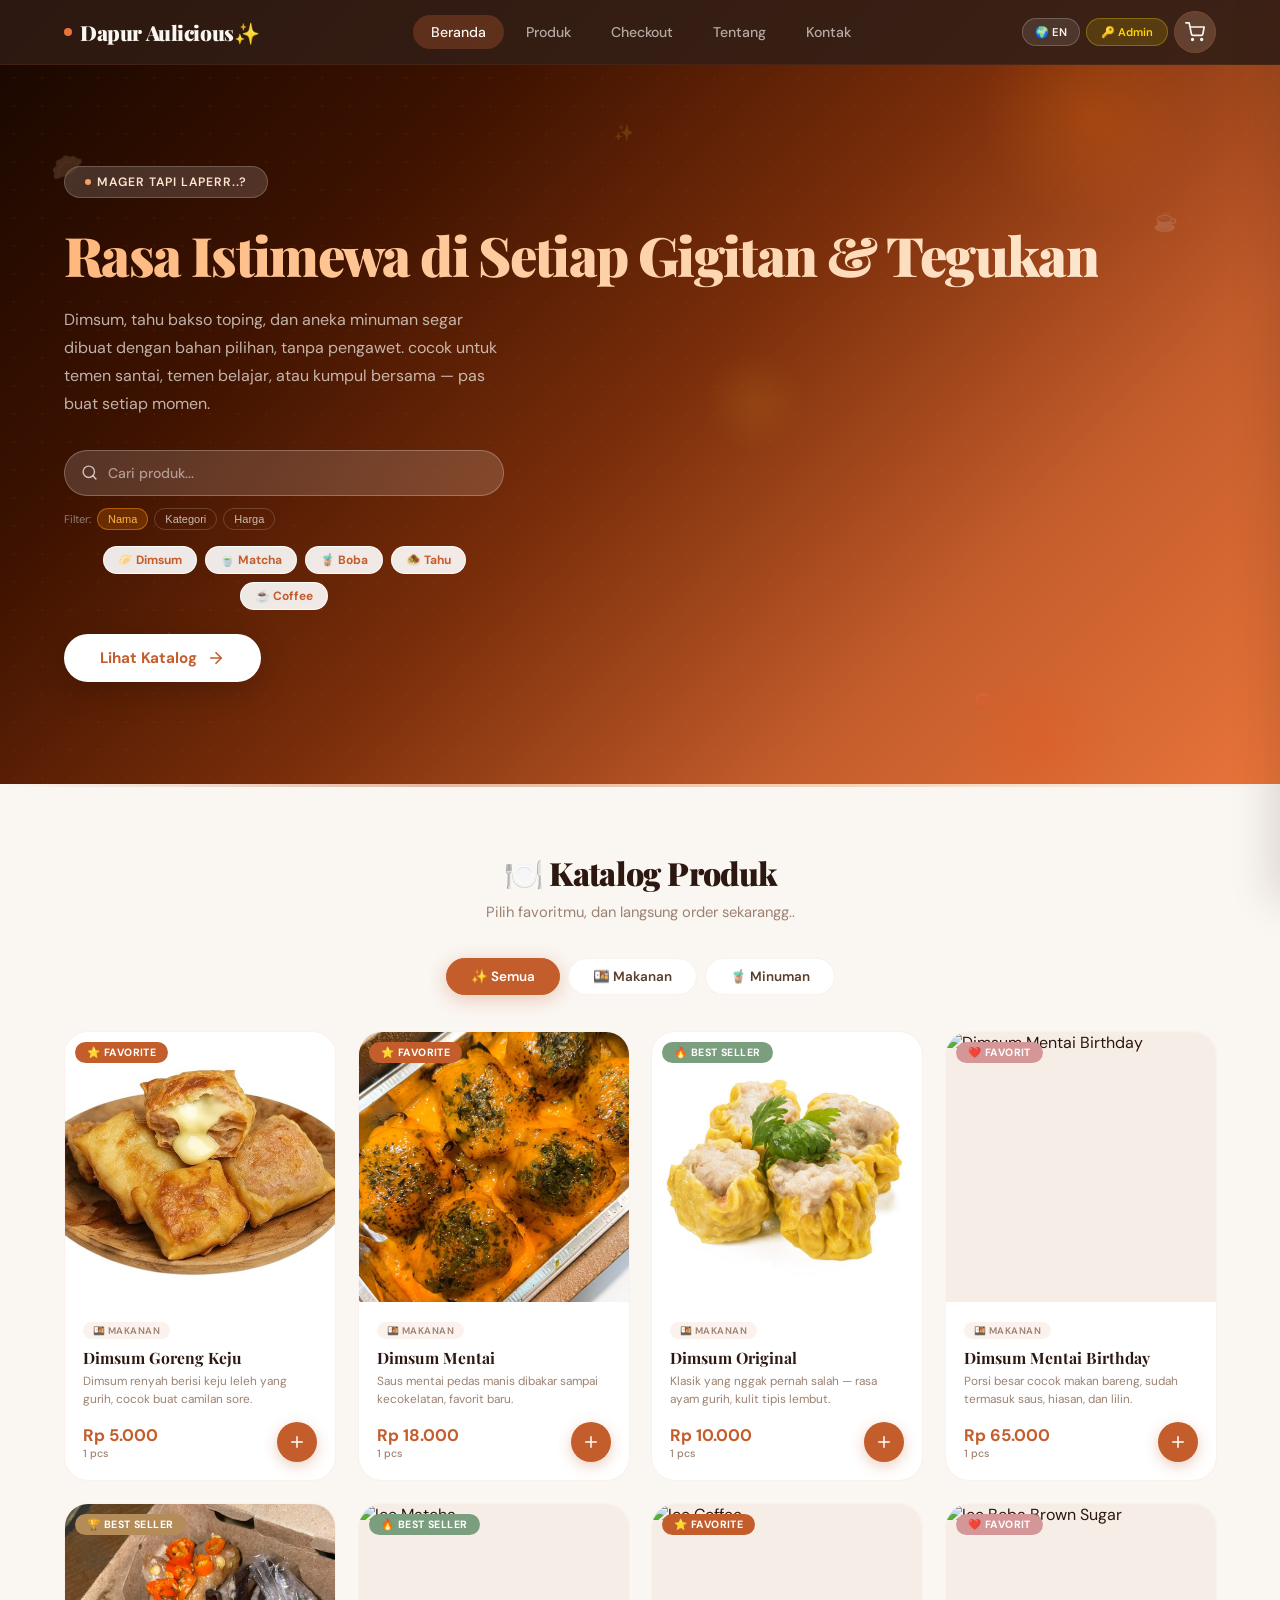
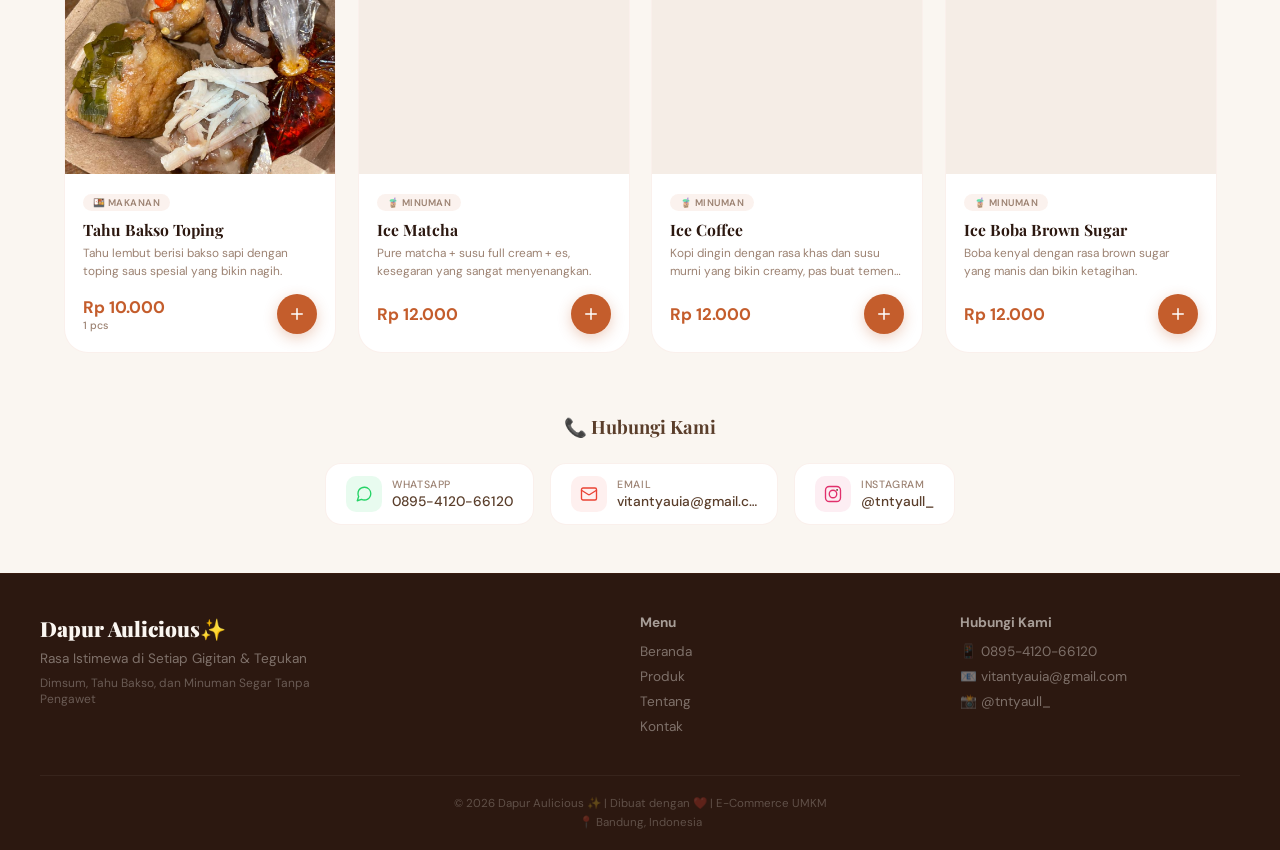
==== index.html @ b3d0b1ad "Update index.html" ====
<!DOCTYPE html>
<html lang="id">
<head>
    <meta charset="UTF-8" />
    <meta name="viewport" content="width=device-width, initial-scale=1.0" />
    <title>Dapur Aulicious✨ - Home</title>
    <meta name="description" content="Dapur Aulicious - Jual dimsum, tahu bakso, dan minuman segar berkualitas tanpa pengawet." />

    <link rel="preconnect" href="https://fonts.googleapis.com" />
    <link href="https://fonts.googleapis.com/css2?family=Playfair+Display:wght@700;900&family=DM+Sans:wght@400;500;600;700&display=swap" rel="stylesheet" />

    <style>
        /* ============================================================
           RESET & VARIABLES
           ============================================================ */
        *,
        *::before,
        *::after {
            margin: 0;
            padding: 0;
            box-sizing: border-box;
        }

        :root {
            --primary: #c45d2c;
            --primary-light: #e8743a;
            --primary-lighter: #f4a261;
            --primary-pale: rgba(196, 93, 44, 0.08);
            --bg: #faf6f1;
            --card: #ffffff;
            --dark: #2c1810;
            --dark-mid: #5a3e2b;
            --muted: #9c8272;
            --border: rgba(196, 93, 44, 0.09);
            --shadow-sm: 0 2px 12px rgba(44, 24, 16, 0.06);
            --shadow-md: 0 8px 32px rgba(44, 24, 16, 0.1);
            --shadow-lg: 0 16px 48px rgba(44, 24, 16, 0.14);
            --radius: 16px;
            --radius-lg: 24px;
            --radius-full: 999px;
            --transition: 0.35s cubic-bezier(0.22, 1, 0.36, 1);
            --success: #22c55e;
            --warning: #f59e0b;
            --danger: #ef4444;
            --info: #3b82f6;
        }

        html {
            scroll-behavior: smooth;
        }

        body {
            font-family: 'DM Sans', sans-serif;
            background: var(--bg);
            color: var(--dark);
            overflow-x: hidden;
            opacity: 0;
            animation: bodyIn 0.7s ease forwards;
        }

        @keyframes bodyIn {
            to {
                opacity: 1;
            }
        }

        /* ============================================================
           NAVBAR
           ============================================================ */
        .navbar {
            position: fixed;
            top: 0;
            left: 0;
            right: 0;
            z-index: 100;
            background: linear-gradient(135deg, #2c1810 0%, #3d2216 100%);
            border-bottom: 1px solid rgba(196, 93, 44, 0.12);
        }

        .nav-inner {
            max-width: 1200px;
            margin: 0 auto;
            padding: 0 24px;
            height: 64px;
            display: flex;
            align-items: center;
            justify-content: space-between;
            gap: 8px;
        }

        .nav-brand {
            font-family: 'Playfair Display', serif;
            font-weight: 900;
            font-size: 1.3rem;
            color: #faf6f1;
            text-decoration: none;
            letter-spacing: -0.02em;
            display: flex;
            align-items: center;
            gap: 8px;
            cursor: pointer;
            flex-shrink: 0;
        }

        .nav-brand-dot {
            width: 8px;
            height: 8px;
            background: var(--primary-light);
            border-radius: 50%;
            display: inline-block;
        }

        .nav-links {
            display: flex;
            align-items: center;
            gap: 4px;
        }

        .nav-links a {
            color: rgba(250, 246, 241, 0.65);
            text-decoration: none;
            font-size: 0.88rem;
            font-weight: 500;
            padding: 8px 18px;
            border-radius: var(--radius-full);
            transition: all 0.3s ease;
            cursor: pointer;
        }

        .nav-links a:hover,
        .nav-links a.active {
            color: #faf6f1;
            background: rgba(255, 182, 129, 0.2);
        }

        .nav-links a.active {
            background: rgba(196, 93, 44, 0.3);
        }

        .nav-right {
            display: flex;
            align-items: center;
            gap: 6px;
        }

        .lang-toggle {
            background: rgba(255, 255, 255, 0.1);
            border: 1px solid rgba(255, 255, 255, 0.2);
            border-radius: var(--radius-full);
            padding: 6px 12px;
            color: #faf6f1;
            font-size: 0.7rem;
            font-weight: 600;
            cursor: pointer;
            transition: all 0.3s ease;
            font-family: 'DM Sans', sans-serif;
            white-space: nowrap;
        }

        .lang-toggle:hover {
            background: rgba(255, 255, 255, 0.2);
        }

        .admin-login-btn {
            background: rgba(255, 215, 0, 0.15);
            border: 1px solid rgba(255, 215, 0, 0.3);
            border-radius: var(--radius-full);
            padding: 6px 14px;
            color: #ffd700;
            font-size: 0.7rem;
            font-weight: 600;
            cursor: pointer;
            transition: all 0.3s ease;
            font-family: 'DM Sans', sans-serif;
            white-space: nowrap;
        }

        .admin-login-btn:hover {
            background: rgba(255, 215, 0, 0.25);
        }

        .admin-login-btn.logged {
            background: rgba(0, 255, 100, 0.15);
            border-color: rgba(0, 255, 100, 0.3);
            color: #4ade80;
        }

        .nav-cart-btn {
            position: relative;
            background: rgba(255, 192, 162, 0.2);
            border: 1px solid rgba(196, 93, 44, 0.25);
            border-radius: 50%;
            width: 42px;
            height: 42px;
            display: flex;
            align-items: center;
            justify-content: center;
            cursor: pointer;
            transition: all 0.3s ease;
            color: #faf6f1;
            text-decoration: none;
            flex-shrink: 0;
        }

        .nav-cart-btn:hover {
            background: rgba(196, 93, 44, 0.35);
            transform: scale(1.06);
        }

        .nav-cart-btn svg {
            width: 20px;
            height: 20px;
            stroke: #faf6f1;
            fill: none;
            stroke-width: 2;
            stroke-linecap: round;
            stroke-linejoin: round;
        }

        .nav-cart-badge {
            position: absolute;
            top: -4px;
            right: -4px;
            background: var(--primary-light);
            color: #fff;
            font-size: 0.62rem;
            font-weight: 700;
            width: 20px;
            height: 20px;
            border-radius: 50%;
            display: flex;
            align-items: center;
            justify-content: center;
            border: 2px solid #2c1810;
            transform: scale(0);
            transition: transform 0.3s cubic-bezier(0.34, 1.56, 0.64, 1);
        }

        .nav-cart-badge.show {
            transform: scale(1);
        }
        .nav-cart-badge.pop {
            animation: badgePop 0.4s ease;
        }

        @keyframes badgePop {
            0% {
                transform: scale(1);
            }
            40% {
                transform: scale(1.35);
            }
            100% {
                transform: scale(1);
            }
        }

        .nav-toggle {
            display: none;
            background: none;
            border: none;
            cursor: pointer;
            padding: 8px;
            flex-direction: column;
            gap: 5px;
        }

        .nav-toggle span {
            display: block;
            width: 22px;
            height: 2px;
            background: #faf6f1;
            border-radius: 2px;
            transition: all 0.3s ease;
        }

        .nav-toggle.open span:nth-child(1) {
            transform: rotate(45deg) translate(5px, 5px);
        }
        .nav-toggle.open span:nth-child(2) {
            opacity: 0;
        }
        .nav-toggle.open span:nth-child(3) {
            transform: rotate(-45deg) translate(5px, -5px);
        }

        /* ============================================================
           LOGIN MODAL
           ============================================================ */
        .login-modal {
            position: fixed;
            inset: 0;
            background: rgba(0, 0, 0, 0.6);
            backdrop-filter: blur(8px);
            z-index: 300;
            display: none;
            align-items: center;
            justify-content: center;
        }

        .login-modal.active {
            display: flex;
        }

        .login-modal .login-box {
            background: var(--card);
            padding: 40px;
            border-radius: var(--radius-lg);
            max-width: 420px;
            width: 90%;
            box-shadow: var(--shadow-lg);
            animation: modalIn 0.4s ease;
        }

        @keyframes modalIn {
            from {
                opacity: 0;
                transform: scale(0.95) translateY(20px);
            }
            to {
                opacity: 1;
                transform: scale(1) translateY(0);
            }
        }

        .login-modal .login-box .logo {
            text-align: center;
            font-family: 'Playfair Display', serif;
            font-weight: 900;
            font-size: 1.8rem;
            color: var(--primary);
            margin-bottom: 4px;
        }

        .login-modal .login-box .sub {
            text-align: center;
            color: var(--muted);
            font-size: 0.85rem;
            margin-bottom: 24px;
        }

        .login-modal .login-box .form-group {
            margin-bottom: 16px;
        }

        .login-modal .login-box .form-group label {
            display: block;
            font-weight: 600;
            font-size: 0.8rem;
            color: var(--dark-mid);
            margin-bottom: 4px;
        }

        .login-modal .login-box .form-group input {
            width: 100%;
            padding: 12px 16px;
            border: 1px solid var(--border);
            border-radius: 10px;
            font-family: 'DM Sans', sans-serif;
            font-size: 0.9rem;
            transition: all 0.3s ease;
            background: var(--bg);
        }

        .login-modal .login-box .form-group input:focus {
            outline: none;
            border-color: var(--primary);
            box-shadow: 0 0 0 3px rgba(196, 93, 44, 0.1);
        }

        .login-modal .login-box .login-error {
            color: var(--danger);
            font-size: 0.8rem;
            text-align: center;
            margin-bottom: 12px;
            display: none;
        }

        .login-modal .login-box .login-error.show {
            display: block;
        }

        .login-modal .login-box .btn-login {
            width: 100%;
            padding: 14px;
            background: var(--primary);
            color: #fff;
            border: none;
            border-radius: var(--radius);
            font-weight: 700;
            font-family: 'DM Sans', sans-serif;
            cursor: pointer;
            transition: all 0.3s ease;
            font-size: 1rem;
        }

        .login-modal .login-box .btn-login:hover {
            background: var(--primary-light);
            transform: translateY(-2px);
            box-shadow: 0 4px 18px rgba(196, 93, 44, 0.3);
        }

        .login-modal .login-box .btn-close-login {
            width: 100%;
            padding: 10px;
            background: transparent;
            border: none;
            color: var(--muted);
            font-size: 0.85rem;
            cursor: pointer;
            margin-top: 8px;
            font-family: 'DM Sans', sans-serif;
        }

        .login-modal .login-box .btn-close-login:hover {
            color: var(--dark);
        }

        .login-modal .login-box .security-badge {
            text-align: center;
            font-size: 0.7rem;
            color: var(--muted);
            margin-top: 16px;
            padding-top: 16px;
            border-top: 1px solid var(--border);
        }

        /* ============================================================
           ADMIN PANEL
           ============================================================ */
        .admin-panel {
            display: none;
            max-width: 1200px;
            margin: 80px auto 40px;
            padding: 0 24px;
        }

        .admin-panel.active {
            display: block;
        }

        .admin-panel .panel-header {
            display: flex;
            justify-content: space-between;
            align-items: center;
            margin-bottom: 24px;
            flex-wrap: wrap;
            gap: 12px;
        }

        .admin-panel .panel-header .left h2 {
            font-family: 'Playfair Display', serif;
            font-weight: 900;
            font-size: 1.8rem;
            color: var(--dark);
        }

        .admin-panel .panel-header .left .admin-badge {
            background: var(--primary);
            color: #fff;
            padding: 4px 16px;
            border-radius: var(--radius-full);
            font-size: 0.7rem;
            font-weight: 600;
            display: inline-block;
            margin-top: 4px;
        }

        .admin-panel .panel-header .right {
            display: flex;
            gap: 8px;
            align-items: center;
        }

        .admin-panel .panel-header .right .logout-btn {
            background: rgba(239, 68, 68, 0.15);
            border: 1px solid rgba(239, 68, 68, 0.3);
            color: var(--danger);
            padding: 8px 20px;
            border-radius: var(--radius-full);
            font-weight: 600;
            font-size: 0.8rem;
            cursor: pointer;
            transition: all 0.3s ease;
            font-family: 'DM Sans', sans-serif;
        }

        .admin-panel .panel-header .right .logout-btn:hover {
            background: rgba(239, 68, 68, 0.25);
        }

        /* STATS */
        .admin-panel .stats-grid {
            display: grid;
            grid-template-columns: repeat(4, 1fr);
            gap: 16px;
            margin-bottom: 24px;
        }

        .admin-panel .stat-card {
            background: var(--card);
            padding: 20px 24px;
            border-radius: var(--radius);
            border: 1px solid var(--border);
            box-shadow: var(--shadow-sm);
            transition: all 0.3s ease;
        }

        .admin-panel .stat-card:hover {
            transform: translateY(-2px);
            box-shadow: var(--shadow-md);
        }

        .admin-panel .stat-card .stat-icon {
            font-size: 1.5rem;
            margin-bottom: 6px;
        }

        .admin-panel .stat-card .stat-number {
            font-family: 'Playfair Display', serif;
            font-weight: 900;
            font-size: 1.8rem;
            color: var(--dark);
        }

        .admin-panel .stat-card .stat-label {
            font-size: 0.75rem;
            color: var(--muted);
            font-weight: 500;
            text-transform: uppercase;
            letter-spacing: 0.05em;
        }

        .admin-panel .stat-card .stat-change {
            font-size: 0.7rem;
            font-weight: 600;
            margin-top: 4px;
            display: inline-block;
            padding: 2px 10px;
            border-radius: var(--radius-full);
        }

        .admin-panel .stat-card .stat-change.up {
            background: rgba(34, 197, 94, 0.1);
            color: var(--success);
        }

        .admin-panel .stat-card .stat-change.down {
            background: rgba(239, 68, 68, 0.1);
            color: var(--danger);
        }

        .admin-panel .stat-card .stat-change.neutral {
            background: rgba(59, 130, 246, 0.1);
            color: var(--info);
        }

        /* ADMIN TABS */
        .admin-panel .admin-tabs {
            display: flex;
            gap: 8px;
            margin-bottom: 24px;
            flex-wrap: wrap;
        }

        .admin-panel .admin-tabs .admin-tab {
            padding: 10px 24px;
            border-radius: var(--radius-full);
            border: 1px solid var(--border);
            background: var(--card);
            font-weight: 600;
            font-size: 0.85rem;
            font-family: 'DM Sans', sans-serif;
            color: var(--dark-mid);
            cursor: pointer;
            transition: all 0.3s ease;
        }

        .admin-panel .admin-tabs .admin-tab:hover {
            border-color: rgba(196, 93, 44, 0.25);
            color: var(--primary);
        }

        .admin-panel .admin-tabs .admin-tab.active {
            background: var(--primary);
            border-color: var(--primary);
            color: #fff;
            box-shadow: 0 4px 18px rgba(196, 93, 44, 0.3);
        }

        .admin-panel .admin-tab-content {
            display: none;
        }

        .admin-panel .admin-tab-content.active {
            display: block;
        }

        /* TAB PRODUK */
        .admin-panel .admin-grid {
            display: grid;
            grid-template-columns: 1fr 2fr;
            gap: 24px;
        }

        .admin-panel .admin-form {
            background: var(--card);
            padding: 24px;
            border-radius: var(--radius);
            box-shadow: var(--shadow-sm);
            border: 1px solid var(--border);
        }

        .admin-panel .admin-form h3 {
            font-family: 'Playfair Display', serif;
            font-weight: 700;
            font-size: 1.1rem;
            margin-bottom: 16px;
        }

        .admin-panel .admin-form .form-group {
            margin-bottom: 14px;
        }

        .admin-panel .admin-form .form-group label {
            display: block;
            font-weight: 600;
            font-size: 0.8rem;
            color: var(--dark-mid);
            margin-bottom: 4px;
        }

        .admin-panel .admin-form .form-group label .required {
            color: var(--danger);
        }

        .admin-panel .admin-form .form-group input,
        .admin-panel .admin-form .form-group select,
        .admin-panel .admin-form .form-group textarea {
            width: 100%;
            padding: 10px 14px;
            border: 1px solid var(--border);
            border-radius: 8px;
            font-family: 'DM Sans', sans-serif;
            font-size: 0.85rem;
            transition: all 0.3s ease;
            background: var(--bg);
        }

        .admin-panel .admin-form .form-group input:focus,
        .admin-panel .admin-form .form-group select:focus,
        .admin-panel .admin-form .form-group textarea:focus {
            outline: none;
            border-color: var(--primary);
            box-shadow: 0 0 0 3px rgba(196, 93, 44, 0.1);
        }

        .admin-panel .admin-form .form-group textarea {
            resize: vertical;
            min-height: 60px;
        }

        .admin-panel .admin-form .form-row {
            display: grid;
            grid-template-columns: 1fr 1fr;
            gap: 12px;
        }

        .admin-panel .admin-form .btn-submit {
            width: 100%;
            padding: 12px;
            background: var(--primary);
            color: #fff;
            border: none;
            border-radius: var(--radius);
            font-weight: 700;
            font-family: 'DM Sans', sans-serif;
            cursor: pointer;
            transition: all 0.3s ease;
            font-size: 0.9rem;
        }

        .admin-panel .admin-form .btn-submit:hover {
            background: var(--primary-light);
            transform: translateY(-2px);
            box-shadow: 0 4px 18px rgba(196, 93, 44, 0.3);
        }

        .admin-panel .admin-form .btn-submit-secondary {
            width: 100%;
            padding: 10px;
            background: transparent;
            color: var(--muted);
            border: 1px solid var(--border);
            border-radius: var(--radius);
            font-weight: 600;
            font-family: 'DM Sans', sans-serif;
            cursor: pointer;
            transition: all 0.3s ease;
            font-size: 0.85rem;
            margin-top: 8px;
        }

        .admin-panel .admin-form .btn-submit-secondary:hover {
            border-color: var(--danger);
            color: var(--danger);
            background: rgba(239, 68, 68, 0.05);
        }

        .admin-panel .product-list {
            background: var(--card);
            padding: 24px;
            border-radius: var(--radius);
            box-shadow: var(--shadow-sm);
            border: 1px solid var(--border);
        }

        .admin-panel .product-list h3 {
            font-family: 'Playfair Display', serif;
            font-weight: 700;
            font-size: 1.1rem;
            margin-bottom: 16px;
        }

        .admin-panel .product-list .list-item {
            display: flex;
            align-items: center;
            justify-content: space-between;
            padding: 12px 0;
            border-bottom: 1px solid var(--border);
            gap: 12px;
        }

        .admin-panel .product-list .list-item:last-child {
            border-bottom: none;
        }

        .admin-panel .product-list .list-item .item-info {
            display: flex;
            align-items: center;
            gap: 12px;
            flex: 1;
            min-width: 0;
        }

        .admin-panel .product-list .list-item .item-info img {
            width: 50px;
            height: 50px;
            object-fit: cover;
            border-radius: 8px;
            background: #f5ede6;
        }

        .admin-panel .product-list .list-item .item-info .item-detail .item-name {
            font-weight: 600;
            font-size: 0.85rem;
            color: var(--dark);
        }

        .admin-panel .product-list .list-item .item-info .item-detail .item-price {
            font-size: 0.8rem;
            color: var(--primary);
            font-weight: 600;
        }

        .admin-panel .product-list .list-item .item-info .item-detail .item-stock {
            font-size: 0.7rem;
            color: var(--muted);
        }

        .admin-panel .product-list .list-item .item-actions {
            display: flex;
            gap: 6px;
            flex-shrink: 0;
        }

        .admin-panel .product-list .list-item .item-actions button {
            padding: 4px 12px;
            border-radius: var(--radius-full);
            border: none;
            font-size: 0.7rem;
            font-weight: 600;
            cursor: pointer;
            transition: all 0.2s ease;
            font-family: 'DM Sans', sans-serif;
        }

        .admin-panel .product-list .list-item .item-actions .edit-btn {
            background: rgba(196, 93, 44, 0.1);
            color: var(--primary);
        }

        .admin-panel .product-list .list-item .item-actions .edit-btn:hover {
            background: rgba(196, 93, 44, 0.2);
        }

        .admin-panel .product-list .list-item .item-actions .delete-btn {
            background: rgba(239, 68, 68, 0.1);
            color: var(--danger);
        }

        .admin-panel .product-list .list-item .item-actions .delete-btn:hover {
            background: rgba(239, 68, 68, 0.2);
        }

        .admin-panel .product-list .list-item .item-stock-badge {
            padding: 2px 10px;
            border-radius: var(--radius-full);
            font-size: 0.65rem;
            font-weight: 600;
        }

        .admin-panel .product-list .list-item .item-stock-badge.in-stock {
            background: rgba(34, 197, 94, 0.1);
            color: var(--success);
        }

        .admin-panel .product-list .list-item .item-stock-badge.low-stock {
            background: rgba(245, 158, 11, 0.1);
            color: var(--warning);
        }

        .admin-panel .product-list .list-item .item-stock-badge.out-of-stock {
            background: rgba(239, 68, 68, 0.1);
            color: var(--danger);
        }

        /* TAB PESANAN */
        .admin-panel .orders-container {
            background: var(--card);
            padding: 24px;
            border-radius: var(--radius);
            border: 1px solid var(--border);
            box-shadow: var(--shadow-sm);
        }

        .admin-panel .orders-container h3 {
            font-family: 'Playfair Display', serif;
            font-weight: 700;
            font-size: 1.1rem;
            margin-bottom: 16px;
        }

        .admin-panel .orders-container .order-item {
            padding: 16px;
            border: 1px solid var(--border);
            border-radius: var(--radius);
            margin-bottom: 12px;
            transition: all 0.3s ease;
        }

        .admin-panel .orders-container .order-item:hover {
            border-color: rgba(196, 93, 44, 0.2);
            box-shadow: var(--shadow-sm);
        }

        .admin-panel .orders-container .order-item .order-header {
            display: flex;
            justify-content: space-between;
            align-items: center;
            flex-wrap: wrap;
            gap: 8px;
            margin-bottom: 8px;
        }

        .admin-panel .orders-container .order-item .order-header .order-id {
            font-weight: 700;
            font-size: 0.9rem;
            color: var(--dark);
        }

        .admin-panel .orders-container .order-item .order-header .order-status {
            padding: 4px 14px;
            border-radius: var(--radius-full);
            font-size: 0.7rem;
            font-weight: 600;
        }

        .admin-panel .orders-container .order-item .order-header .order-status.pending {
            background: rgba(245, 158, 11, 0.1);
            color: var(--warning);
        }

        .admin-panel .orders-container .order-item .order-header .order-status.processed {
            background: rgba(59, 130, 246, 0.1);
            color: var(--info);
        }

        .admin-panel .orders-container .order-item .order-header .order-status.completed {
            background: rgba(34, 197, 94, 0.1);
            color: var(--success);
        }

        .admin-panel .orders-container .order-item .order-header .order-status.cancelled {
            background: rgba(239, 68, 68, 0.1);
            color: var(--danger);
        }

        .admin-panel .orders-container .order-item .order-detail {
            display: grid;
            grid-template-columns: 1fr 1fr 1fr;
            gap: 12px;
            font-size: 0.85rem;
            color: var(--dark-mid);
        }

        .admin-panel .orders-container .order-item .order-detail .order-items {
            grid-column: 1 / -1;
        }

        .admin-panel .orders-container .order-item .order-detail .order-items ul {
            list-style: none;
            padding-left: 0;
        }

        .admin-panel .orders-container .order-item .order-detail .order-items ul li {
            padding: 2px 0;
            font-size: 0.8rem;
        }

        .admin-panel .orders-container .order-item .order-total {
            font-weight: 700;
            color: var(--primary);
            font-size: 1rem;
        }

        .admin-panel .orders-container .order-item .order-actions {
            margin-top: 8px;
            display: flex;
            gap: 8px;
            flex-wrap: wrap;
        }

        .admin-panel .orders-container .order-item .order-actions button {
            padding: 4px 16px;
            border-radius: var(--radius-full);
            border: none;
            font-size: 0.7rem;
            font-weight: 600;
            cursor: pointer;
            transition: all 0.2s ease;
            font-family: 'DM Sans', sans-serif;
        }

        .admin-panel .orders-container .order-item .order-actions .status-btn {
            background: rgba(59, 130, 246, 0.1);
            color: var(--info);
        }

        .admin-panel .orders-container .order-item .order-actions .status-btn:hover {
            background: rgba(59, 130, 246, 0.2);
        }

        .admin-panel .orders-container .order-item .order-actions .delete-order-btn {
            background: rgba(239, 68, 68, 0.1);
            color: var(--danger);
        }

        .admin-panel .orders-container .order-item .order-actions .delete-order-btn:hover {
            background: rgba(239, 68, 68, 0.2);
        }

        .admin-panel .orders-empty {
            text-align: center;
            padding: 40px 20px;
            color: var(--muted);
        }

        .admin-panel .orders-empty span {
            display: block;
            font-size: 3rem;
            margin-bottom: 8px;
        }

        /* ============================================================
           HERO
           ============================================================ */
        .hero {
            margin-top: 64px;
            background: linear-gradient(135deg, #1a0800 0%, #3d1200 25%, #7a2e0a 50%, #c45d2c 75%, #e8743a 100%);
            position: relative;
            overflow: hidden;
            min-height: clamp(520px, 80vh, 720px);
            display: flex;
            align-items: center;
        }

        .hero::before {
            content: '';
            position: absolute;
            inset: 0;
            background-image: radial-gradient(circle, rgba(255, 140, 0, 0.07) 1px, transparent 1px);
            background-size: 28px 28px;
            pointer-events: none;
            z-index: 0;
        }

        .hero::after {
            content: '';
            position: absolute;
            top: 0;
            left: -100%;
            width: 60%;
            height: 100%;
            background: linear-gradient(90deg, transparent, rgba(255, 180, 60, 0.05), transparent);
            animation: shimmerSweep 5s ease-in-out infinite;
            pointer-events: none;
            z-index: 0;
        }

        @keyframes shimmerSweep {
            0% {
                left: -60%;
            }
            100% {
                left: 120%;
            }
        }

        .hero-orb {
            position: absolute;
            border-radius: 50%;
            pointer-events: none;
            animation: floatOrb 6s ease-in-out infinite;
            z-index: 0;
        }

        .hero-orb-1 {
            width: 220px;
            height: 220px;
            top: -60px;
            right: 80px;
            background: radial-gradient(circle, rgba(255, 120, 0, 0.18) 0%, transparent 70%);
            animation-delay: 0s;
        }
        .hero-orb-2 {
            width: 160px;
            height: 160px;
            bottom: -40px;
            right: 160px;
            background: radial-gradient(circle, rgba(255, 60, 0, 0.13) 0%, transparent 70%);
            animation-delay: 2s;
        }
        .hero-orb-3 {
            width: 100px;
            height: 100px;
            top: 40%;
            left: 55%;
            background: radial-gradient(circle, rgba(255, 200, 50, 0.09) 0%, transparent 70%);
            animation-delay: 1s;
        }

        @keyframes floatOrb {
            0%,
            100% {
                transform: translateY(0) scale(1);
            }
            50% {
                transform: translateY(-20px) scale(1.06);
            }
        }

        .hero-particle {
            position: absolute;
            font-size: 22px;
            animation: floatParticle ease-in-out infinite;
            opacity: 0.15;
            pointer-events: none;
            user-select: none;
            z-index: 0;
        }

        @keyframes floatParticle {
            0%,
            100% {
                transform: translateY(0px) rotate(0deg);
                opacity: 0.1;
            }
            50% {
                transform: translateY(-18px) rotate(8deg);
                opacity: 0.2;
            }
        }

        .hero-inner {
            max-width: 1200px;
            margin: 0 auto;
            padding: 60px 24px;
            display: flex;
            align-items: center;
            gap: 40px;
            width: 100%;
            position: relative;
            z-index: 2;
        }

        .hero-text {
            flex: 1;
            min-width: 0;
        }

        .hero-badge {
            display: inline-flex;
            align-items: center;
            gap: 6px;
            background: rgba(255, 255, 255, 0.15);
            backdrop-filter: blur(12px);
            -webkit-backdrop-filter: blur(12px);
            border: 1px solid rgba(255, 255, 255, 0.2);
            border-radius: var(--radius-full);
            padding: 7px 20px;
            font-size: 0.76rem;
            font-weight: 600;
            color: #fde8d0;
            letter-spacing: 0.08em;
            text-transform: uppercase;
            margin-bottom: 24px;
        }

        .hero-badge-dot {
            width: 6px;
            height: 6px;
            background: #f4a261;
            border-radius: 50%;
            animation: pulseDot 2s ease-in-out infinite;
        }

        @keyframes pulseDot {
            0%,
            100% {
                opacity: 1;
                transform: scale(1);
            }
            50% {
                opacity: 0.5;
                transform: scale(0.7);
            }
        }

        .hero-text h1 {
            font-family: 'Playfair Display', serif;
            font-weight: 900;
            font-size: clamp(2rem, 5vw, 3.4rem);
            color: #faf6f1;
            line-height: 1.2;
            letter-spacing: -0.03em;
            margin-bottom: 18px;
        }

        .hero-text h1 span {
            background: linear-gradient(135deg, #ffb67a, #fde8d0);
            -webkit-background-clip: text;
            -webkit-text-fill-color: transparent;
            background-clip: text;
        }

        .hero-text p {
            color: rgba(250, 246, 241, 0.7);
            font-size: clamp(0.88rem, 1.8vw, 1rem);
            line-height: 1.75;
            max-width: 440px;
            margin-bottom: 32px;
        }

        .hero-btn {
            display: inline-flex;
            align-items: center;
            gap: 10px;
            background: var(--card);
            color: var(--primary);
            text-decoration: none;
            padding: 14px 36px;
            border-radius: var(--radius-full);
            font-size: 0.95rem;
            font-weight: 700;
            font-family: 'DM Sans', sans-serif;
            box-shadow: 0 8px 32px rgba(0, 0, 0, 0.2);
            transition: all var(--transition);
            margin-top: 24px;
            border: none;
            cursor: pointer;
        }

        .hero-btn:hover {
            transform: translateY(-3px) scale(1.03);
            box-shadow: 0 14px 44px rgba(0, 0, 0, 0.28);
        }

        .hero-btn svg {
            width: 18px;
            height: 18px;
            stroke: var(--primary);
            fill: none;
            stroke-width: 2.2;
            stroke-linecap: round;
            stroke-linejoin: round;
        }

        .hero-search {
            margin-top: 24px;
            display: flex;
            flex-direction: column;
            gap: 12px;
            max-width: 440px;
        }

        .hero-search-box {
            position: relative;
            display: flex;
            align-items: center;
            background: rgba(255, 255, 255, 0.15);
            backdrop-filter: blur(16px);
            -webkit-backdrop-filter: blur(16px);
            border: 1px solid rgba(255, 255, 255, 0.25);
            border-radius: var(--radius-full);
            padding: 0 16px;
            transition: all 0.3s ease;
        }

        .hero-search-box:focus-within {
            background: rgba(255, 255, 255, 0.22);
            border-color: rgba(255, 255, 255, 0.45);
            box-shadow: 0 4px 24px rgba(0, 0, 0, 0.15);
        }

        .hero-search-box svg {
            width: 17px;
            height: 17px;
            stroke: rgba(255, 255, 255, 0.7);
            fill: none;
            stroke-width: 2;
            stroke-linecap: round;
            stroke-linejoin: round;
            flex-shrink: 0;
        }

        .hero-search-box input {
            flex: 1;
            background: transparent;
            border: none;
            outline: none;
            padding: 13px 10px;
            font-size: 0.88rem;
            font-family: 'DM Sans', sans-serif;
            color: #fff;
            font-weight: 500;
        }

        .hero-search-box input::placeholder {
            color: rgba(255, 255, 255, 0.5);
        }

        .search-clear {
            width: 28px;
            height: 28px;
            border-radius: 50%;
            border: none;
            background: rgba(255, 255, 255, 0.15);
            cursor: pointer;
            display: none;
            align-items: center;
            justify-content: center;
            transition: all 0.2s ease;
            flex-shrink: 0;
        }

        .search-clear.show {
            display: flex;
        }
        .search-clear:hover {
            background: rgba(255, 255, 255, 0.25);
        }

        .search-clear svg {
            width: 13px;
            height: 13px;
            stroke: rgba(255, 255, 255, 0.8);
            stroke-width: 2.5;
        }

        .filter-row {
            display: flex;
            align-items: center;
            gap: 6px;
            flex-wrap: wrap;
            margin-bottom: 4px;
        }

        .filter-label {
            font-size: 11px;
            color: rgba(255, 255, 255, 0.45);
            white-space: nowrap;
        }

        .filter-btn {
            background: transparent;
            border: 1px solid rgba(255, 255, 255, 0.18);
            color: rgba(255, 255, 255, 0.7);
            font-size: 11px;
            padding: 4px 10px;
            border-radius: 99px;
            cursor: pointer;
            transition: all 0.18s;
        }

        .filter-btn:hover,
        .filter-btn.active {
            background: rgba(255, 140, 0, 0.2);
            border-color: rgba(255, 140, 0, 0.5);
            color: #ffb347;
        }

        .hero-search-tags {
            display: flex;
            gap: 8px;
            flex-wrap: wrap;
            justify-content: center;
        }

        .search-tag {
            background: rgba(255, 255, 255, 0.9) !important;
            border: 1px solid rgba(255, 255, 255, 0.9) !important;
            border-radius: var(--radius-full);
            padding: 5px 14px;
            font-size: 0.75rem;
            font-weight: 700 !important;
            font-family: 'DM Sans', sans-serif;
            color: var(--primary) !important;
            cursor: pointer;
            transition: all 0.25s ease;
        }

        .search-tag:hover,
        .search-tag.active {
            background: #fff !important;
            border-color: #fff !important;
            color: var(--primary-light) !important;
        }

        .hero-image {
            flex: 1;
            position: relative;
            min-height: 380px;
            display: flex;
            align-items: center;
            justify-content: center;
        }

        .hi-stack {
            position: relative;
            width: 100%;
            height: 380px;
        }

        .hi {
            position: absolute;
            border-radius: 20px;
            object-fit: cover;
            display: block;
            box-shadow: 0 12px 40px rgba(0, 0, 0, 0.3);
            mask-image: radial-gradient(ellipse at center, black 60%, transparent 100%);
            -webkit-mask-image: radial-gradient(ellipse at center, black 60%, transparent 100%);
        }

        .hi-1 {
            width: 160px;
            height: 200px;
            top: 10px;
            right: 20px;
            z-index: 3;
            transform: rotate(4deg);
            animation: heroFloat 6s ease-in-out infinite;
            --rot: 4deg;
        }
        .hi-2 {
            width: 130px;
            height: 165px;
            top: 50%;
            right: 42%;
            z-index: 4;
            transform: rotate(-6deg);
            animation: heroFloat 7s ease-in-out 0.4s infinite;
            --rot: -6deg;
        }
        .hi-3 {
            width: 145px;
            height: 185px;
            bottom: 10px;
            right: 10px;
            z-index: 2;
            transform: rotate(7deg);
            animation: heroFloat 8s ease-in-out 0.8s infinite;
            --rot: 7deg;
        }
        .hi-4 {
            width: 110px;
            height: 140px;
            top: 5px;
            right: 46%;
            z-index: 5;
            transform: rotate(-3deg);
            animation: heroFloat 5.5s ease-in-out 1.2s infinite;
            --rot: -3deg;
        }
        .hi-5 {
            width: 100px;
            height: 125px;
            bottom: 20px;
            right: 44%;
            z-index: 1;
            transform: rotate(5deg);
            animation: heroFloat 9s ease-in-out 1.6s infinite;
            --rot: 5deg;
            opacity: 0.85;
        }

        @keyframes heroFloat {
            0%,
            100% {
                transform: rotate(var(--rot)) translateY(0);
            }
            50% {
                transform: rotate(calc(var(--rot) + 2deg)) translateY(-10px);
            }
        }

        .hero-divider {
            height: 3px;
            background: linear-gradient(90deg, transparent, var(--primary), var(--primary-lighter), transparent);
            opacity: 0.4;
        }

        /* ============================================================
           KATALOG
           ============================================================ */
        .katalog {
            max-width: 1200px;
            margin: 0 auto;
            padding: 64px 24px 40px;
        }

        .katalog-head {
            text-align: center;
            margin-bottom: 36px;
        }

        .katalog-head h2 {
            font-family: 'Playfair Display', serif;
            font-weight: 900;
            font-size: clamp(1.5rem, 3.5vw, 2rem);
            color: var(--dark);
            letter-spacing: -0.02em;
            margin-bottom: 8px;
        }

        .katalog-head p {
            color: var(--muted);
            font-size: 0.92rem;
        }

        .katalog-tabs {
            display: flex;
            justify-content: center;
            gap: 8px;
            margin-bottom: 36px;
            flex-wrap: wrap;
        }

        .tab {
            background: var(--card);
            border: 1px solid var(--border);
            border-radius: var(--radius-full);
            padding: 9px 24px;
            font-size: 0.84rem;
            font-weight: 600;
            font-family: 'DM Sans', sans-serif;
            color: var(--dark-mid);
            cursor: pointer;
            transition: all 0.3s ease;
        }

        .tab:hover {
            border-color: rgba(196, 93, 44, 0.25);
            color: var(--primary);
        }

        .tab.active {
            background: var(--primary);
            border-color: var(--primary);
            color: #fff;
            box-shadow: 0 4px 18px rgba(196, 93, 44, 0.3);
        }

        .katalog-grid {
            display: grid;
            grid-template-columns: repeat(4, 1fr);
            gap: 22px;
        }

        .kartu {
            background: var(--card);
            border-radius: var(--radius-lg);
            overflow: hidden;
            border: 1px solid var(--border);
            transition: all var(--transition);
            position: relative;
            cursor: pointer;
        }

        .kartu:hover {
            transform: translateY(-6px);
            box-shadow: var(--shadow-lg);
            border-color: rgba(196, 93, 44, 0.15);
        }

        .kartu-img {
            position: relative;
            width: 100%;
            aspect-ratio: 1;
            overflow: hidden;
            background: #f5ede6;
        }

        .kartu-img img {
            width: 100%;
            height: 100%;
            object-fit: cover;
            display: block;
            transition: transform 0.5s cubic-bezier(0.22, 1, 0.36, 1);
        }

        .kartu:hover .kartu-img img {
            transform: scale(1.08);
        }

        .kartu-badge {
            position: absolute;
            top: 10px;
            left: 10px;
            padding: 4px 12px;
            border-radius: var(--radius-full);
            font-size: 0.66rem;
            font-weight: 700;
            letter-spacing: 0.04em;
            text-transform: uppercase;
            color: #fff;
        }

        .kartu-badge.best {
            background: var(--primary);
        }
        .kartu-badge.new {
            background: #7a9e7e;
        }
        .kartu-badge.fav {
            background: #d49696;
        }
        .kartu-badge.pop {
            background: #b48c5a;
        }

        .kartu-body {
            padding: 16px 18px 18px;
        }

        .kartu-name {
            font-family: 'Playfair Display', serif;
            font-weight: 700;
            font-size: 0.98rem;
            color: var(--dark);
            margin-bottom: 4px;
            line-height: 1.35;
        }

        .kartu-desc {
            font-size: 0.74rem;
            color: var(--muted);
            line-height: 1.55;
            margin-bottom: 14px;
            display: -webkit-box;
            -webkit-line-clamp: 2;
            -webkit-box-orient: vertical;
            overflow: hidden;
        }

        .kartu-category-tag {
            display: inline-block;
            font-size: 0.6rem;
            font-weight: 600;
            color: var(--muted);
            background: var(--primary-pale);
            padding: 2px 10px;
            border-radius: var(--radius-full);
            margin-bottom: 8px;
            text-transform: uppercase;
            letter-spacing: 0.05em;
        }

        .kartu-foot {
            display: flex;
            align-items: center;
            justify-content: space-between;
        }

        .kartu-price {
            font-weight: 700;
            font-size: 1.05rem;
            color: var(--primary);
        }

        .kartu-price small {
            display: block;
            font-size: 0.66rem;
            font-weight: 500;
            color: var(--muted);
            margin-top: 1px;
        }

        .kartu-cart {
            width: 40px;
            height: 40px;
            border-radius: 50%;
            background: var(--primary);
            border: none;
            cursor: pointer;
            display: flex;
            align-items: center;
            justify-content: center;
            transition: all 0.3s ease;
            box-shadow: 0 4px 14px rgba(196, 93, 44, 0.3);
            flex-shrink: 0;
            position: relative;
        }

        .kartu-cart:hover {
            background: var(--primary-light);
            transform: scale(1.1);
            box-shadow: 0 6px 22px rgba(196, 93, 44, 0.4);
        }

        .kartu-cart:active {
            transform: scale(0.95);
        }

        .kartu-cart svg {
            width: 18px;
            height: 18px;
            stroke: #fff;
            fill: none;
            stroke-width: 2;
            stroke-linecap: round;
            stroke-linejoin: round;
        }

        .kartu-qty-badge {
            position: absolute;
            top: -6px;
            right: -6px;
            background: var(--dark);
            color: #fff;
            font-size: 0.58rem;
            font-weight: 700;
            min-width: 18px;
            height: 18px;
            border-radius: 50%;
            display: flex;
            align-items: center;
            justify-content: center;
            border: 2px solid var(--card);
            transform: scale(0);
            transition: transform 0.3s cubic-bezier(0.34, 1.56, 0.64, 1);
        }

        .kartu-qty-badge.show {
            transform: scale(1);
        }

        .kartu.hidden {
            display: none;
        }
        .kartu.search-hidden {
            display: none;
        }

        .kartu.search-highlight {
            box-shadow: 0 0 0 2px var(--primary), var(--shadow-md);
        }

        .kartu.show-in {
            animation: kartuIn 0.4s cubic-bezier(0.22, 1, 0.36, 1) forwards;
        }

        @keyframes kartuIn {
            from {
                opacity: 0;
                transform: translateY(16px) scale(0.96);
            }
            to {
                opacity: 1;
                transform: translateY(0) scale(1);
            }
        }

        .search-empty {
            grid-column: 1 / -1;
            text-align: center;
            padding: 40px 20px;
            color: var(--muted);
            font-size: 0.9rem;
        }

        .search-empty span {
            display: block;
            font-size: 2rem;
            margin-bottom: 8px;
        }

        /* ============================================================
           CART OVERLAY / PANEL
           ============================================================ */
        .cart-overlay {
            position: fixed;
            inset: 0;
            background: rgba(44, 24, 16, 0.45);
            backdrop-filter: blur(4px);
            -webkit-backdrop-filter: blur(4px);
            z-index: 150;
            opacity: 0;
            pointer-events: none;
            transition: opacity 0.35s ease;
        }

        .cart-overlay.open {
            opacity: 1;
            pointer-events: auto;
        }

        .cart-panel {
            position: fixed;
            top: 0;
            right: 0;
            bottom: 0;
            width: min(420px, 92vw);
            background: var(--bg);
            z-index: 160;
            transform: translateX(100%);
            transition: transform 0.4s cubic-bezier(0.22, 1, 0.36, 1);
            display: flex;
            flex-direction: column;
            box-shadow: -8px 0 40px rgba(44, 24, 16, 0.15);
        }

        .cart-panel.open {
            transform: translateX(0);
        }

        .cart-header {
            padding: 20px 24px;
            display: flex;
            align-items: center;
            justify-content: space-between;
            border-bottom: 1px solid var(--border);
            flex-shrink: 0;
            background: var(--card);
        }

        .cart-header h3 {
            font-family: 'Playfair Display', serif;
            font-weight: 900;
            font-size: 1.2rem;
            color: var(--dark);
            display: flex;
            align-items: center;
            gap: 8px;
        }

        .cart-header h3 span {
            background: var(--primary);
            color: #fff;
            font-family: 'DM Sans', sans-serif;
            font-size: 0.68rem;
            font-weight: 700;
            padding: 2px 9px;
            border-radius: var(--radius-full);
        }

        .cart-close {
            width: 36px;
            height: 36px;
            border-radius: 50%;
            border: 1px solid var(--border);
            background: var(--bg);
            cursor: pointer;
            display: flex;
            align-items: center;
            justify-content: center;
            transition: all 0.25s ease;
        }

        .cart-close:hover {
            background: rgba(196, 93, 44, 0.08);
            border-color: rgba(196, 93, 44, 0.2);
        }

        .cart-close svg {
            width: 18px;
            height: 18px;
            stroke: var(--dark-mid);
            fill: none;
            stroke-width: 2.2;
            stroke-linecap: round;
            stroke-linejoin: round;
        }

        .cart-body {
            flex: 1;
            overflow-y: auto;
            padding: 16px 20px;
        }

        .cart-body::-webkit-scrollbar {
            width: 4px;
        }
        .cart-body::-webkit-scrollbar-track {
            background: transparent;
        }
        .cart-body::-webkit-scrollbar-thumb {
            background: rgba(196, 93, 44, 0.15);
            border-radius: 4px;
        }

        .cart-empty {
            display: flex;
            flex-direction: column;
            align-items: center;
            justify-content: center;
            height: 100%;
            gap: 12px;
            color: var(--muted);
            text-align: center;
            padding: 40px 20px;
        }

        .cart-empty svg {
            width: 56px;
            height: 56px;
            stroke: rgba(156, 130, 114, 0.35);
            fill: none;
            stroke-width: 1.2;
            stroke-linecap: round;
            stroke-linejoin: round;
        }

        .cart-empty p {
            font-size: 0.9rem;
            font-weight: 500;
        }
        .cart-empty small {
            font-size: 0.78rem;
            color: rgba(156, 130, 114, 0.7);
        }

        .cart-item {
            display: flex;
            gap: 14px;
            padding: 14px 0;
            border-bottom: 1px solid var(--border);
            animation: cartItemIn 0.35s ease forwards;
        }

        .cart-item:last-child {
            border-bottom: none;
        }

        @keyframes cartItemIn {
            from {
                opacity: 0;
                transform: translateX(16px);
            }
            to {
                opacity: 1;
                transform: translateX(0);
            }
        }

        .cart-item-img {
            width: 64px;
            height: 64px;
            border-radius: 12px;
            overflow: hidden;
            flex-shrink: 0;
            background: #f5ede6;
        }

        .cart-item-img img {
            width: 100%;
            height: 100%;
            object-fit: cover;
            display: block;
        }

        .cart-item-info {
            flex: 1;
            min-width: 0;
            display: flex;
            flex-direction: column;
            justify-content: center;
            gap: 4px;
        }

        .cart-item-name {
            font-weight: 600;
            font-size: 0.86rem;
            color: var(--dark);
            white-space: nowrap;
            overflow: hidden;
            text-overflow: ellipsis;
        }

        .cart-item-price {
            font-size: 0.78rem;
            color: var(--primary);
            font-weight: 600;
        }

        .cart-item-bottom {
            display: flex;
            align-items: center;
            justify-content: space-between;
            margin-top: 4px;
        }

        .qty-ctrl {
            display: flex;
            align-items: center;
            gap: 0;
            background: var(--card);
            border: 1px solid var(--border);
            border-radius: var(--radius-full);
            overflow: hidden;
        }

        .qty-btn {
            width: 30px;
            height: 30px;
            border: none;
            background: transparent;
            cursor: pointer;
            display: flex;
            align-items: center;
            justify-content: center;
            font-size: 1rem;
            font-weight: 600;
            color: var(--dark-mid);
            transition: all 0.2s ease;
            font-family: 'DM Sans', sans-serif;
        }

        .qty-btn:hover {
            background: var(--primary-pale);
            color: var(--primary);
        }
        .qty-btn:active {
            transform: scale(0.9);
        }

        .qty-val {
            width: 32px;
            text-align: center;
            font-size: 0.82rem;
            font-weight: 700;
            color: var(--dark);
            border-left: 1px solid var(--border);
            border-right: 1px solid var(--border);
            line-height: 30px;
        }

        .cart-item-subtotal {
            font-weight: 700;
            font-size: 0.88rem;
            color: var(--dark);
            white-space: nowrap;
        }

        .cart-item-remove {
            width: 28px;
            height: 28px;
            border-radius: 50%;
            border: none;
            background: rgba(220, 80, 80, 0.08);
            cursor: pointer;
            display: flex;
            align-items: center;
            justify-content: center;
            transition: all 0.2s ease;
            flex-shrink: 0;
            align-self: flex-start;
            margin-top: 2px;
        }

        .cart-item-remove:hover {
            background: rgba(220, 80, 80, 0.15);
        }

        .cart-item-remove svg {
            width: 14px;
            height: 14px;
            stroke: #c05050;
            fill: none;
            stroke-width: 2.2;
            stroke-linecap: round;
            stroke-linejoin: round;
        }

        .cart-footer {
            flex-shrink: 0;
            border-top: 1px solid var(--border);
            background: var(--card);
            padding: 20px 24px;
            display: flex;
            flex-direction: column;
            gap: 14px;
        }

        .cart-total-row {
            display: flex;
            align-items: center;
            justify-content: space-between;
        }
        .cart-total-label {
            font-size: 0.88rem;
            color: var(--muted);
            font-weight: 500;
        }

        .cart-total-value {
            font-family: 'Playfair Display', serif;
            font-weight: 900;
            font-size: 1.35rem;
            color: var(--primary);
        }

        .cart-wa-btn {
            display: flex;
            align-items: center;
            justify-content: center;
            gap: 10px;
            width: 100%;
            padding: 14px;
            border-radius: var(--radius);
            border: none;
            background: #25D366;
            color: #fff;
            font-size: 0.92rem;
            font-weight: 700;
            font-family: 'DM Sans', sans-serif;
            cursor: pointer;
            transition: all 0.3s ease;
            box-shadow: 0 4px 18px rgba(37, 211, 102, 0.3);
        }

        .cart-wa-btn:hover {
            background: #1fb855;
            transform: translateY(-2px);
            box-shadow: 0 8px 28px rgba(37, 211, 102, 0.35);
        }

        .cart-wa-btn:active {
            transform: translateY(0) scale(0.98);
        }
        .cart-wa-btn svg {
            width: 20px;
            height: 20px;
            fill: #fff;
            stroke: none;
        }

        .cart-clear-btn {
            display: block;
            width: 100%;
            padding: 10px;
            border-radius: var(--radius);
            border: 1px solid var(--border);
            background: transparent;
            color: var(--muted);
            font-size: 0.8rem;
            font-weight: 600;
            font-family: 'DM Sans', sans-serif;
            cursor: pointer;
            transition: all 0.25s ease;
        }

        .cart-clear-btn:hover {
            border-color: rgba(220, 80, 80, 0.25);
            color: #c05050;
            background: rgba(220, 80, 80, 0.04);
        }

        /* ============================================================
           CHECKOUT SECTION
           ============================================================ */
        .checkout-section {
            max-width: 1100px;
            margin: 40px auto 60px;
            padding: 0 24px;
            display: none;
            grid-template-columns: 1fr 1fr;
            gap: 40px;
        }

        .checkout-section.active {
            display: grid;
        }

        .checkout-form {
            background: var(--card);
            padding: 32px;
            border-radius: var(--radius);
            box-shadow: var(--shadow-md);
        }

        .checkout-form h2 {
            font-family: 'Playfair Display', serif;
            font-weight: 900;
            font-size: 1.5rem;
            margin-bottom: 24px;
        }

        .checkout-summary {
            background: var(--card);
            padding: 32px;
            border-radius: var(--radius);
            box-shadow: var(--shadow-md);
            height: fit-content;
            position: sticky;
            top: 80px;
        }

        .checkout-summary h3 {
            font-family: 'Playfair Display', serif;
            font-weight: 900;
            font-size: 1.2rem;
            margin-bottom: 16px;
        }

        .form-group {
            margin-bottom: 20px;
        }
        .form-group label {
            display: block;
            font-weight: 600;
            font-size: .85rem;
            color: var(--dark-mid);
            margin-bottom: 6px;
        }
        .form-group label .required {
            color: #e74c3c;
        }
        .form-group input,
        .form-group select,
        .form-group textarea {
            width: 100%;
            padding: 12px 16px;
            border: 1px solid var(--border);
            border-radius: 10px;
            font-family: 'DM Sans', sans-serif;
            font-size: .9rem;
            transition: all .3s ease;
            background: var(--bg);
        }
        .form-group input:focus,
        .form-group select:focus,
        .form-group textarea:focus {
            outline: none;
            border-color: var(--primary);
            box-shadow: 0 0 0 3px rgba(196, 93, 44, .1);
        }
        .form-group input.error,
        .form-group select.error,
        .form-group textarea.error {
            border-color: #e74c3c;
            box-shadow: 0 0 0 3px rgba(231, 76, 60, .1);
        }
        .form-group .error-msg {
            color: #e74c3c;
            font-size: .75rem;
            margin-top: 4px;
            display: none;
        }
        .form-group .error-msg.show {
            display: block;
        }
        .form-group textarea {
            resize: vertical;
            min-height: 80px;
        }
        .form-row {
            display: grid;
            grid-template-columns: 1fr 1fr;
            gap: 16px;
        }

        .payment-methods {
            display: grid;
            grid-template-columns: 1fr 1fr;
            gap: 12px;
            margin-top: 8px;
        }
        .payment-option {
            padding: 16px;
            border: 2px solid var(--border);
            border-radius: 12px;
            cursor: pointer;
            text-align: center;
            transition: all .3s ease;
            background: var(--bg);
        }
        .payment-option:hover {
            border-color: var(--primary-lighter);
        }
        .payment-option.selected {
            border-color: var(--primary);
            background: rgba(196, 93, 44, .05);
        }
        .payment-option .payment-icon {
            font-size: 2rem;
            display: block;
            margin-bottom: 4px;
        }
        .payment-option span {
            display: block;
            font-size: .8rem;
            font-weight: 600;
            color: var(--dark-mid);
        }

        .checkout-btn {
            width: 100%;
            padding: 16px;
            background: var(--primary);
            color: #fff;
            border: none;
            border-radius: var(--radius);
            font-size: 1rem;
            font-weight: 700;
            font-family: 'DM Sans', sans-serif;
            cursor: pointer;
            transition: all .3s ease;
            margin-top: 8px;
        }
        .checkout-btn:hover {
            background: var(--primary-light);
            transform: translateY(-2px);
            box-shadow: 0 8px 28px rgba(196, 93, 44, .3);
        }
        .checkout-btn:disabled {
            opacity: 0.5;
            cursor: not-allowed;
            transform: none;
        }

        .summary-item {
            display: flex;
            gap: 12px;
            padding: 12px 0;
            border-bottom: 1px solid var(--border);
        }
        .summary-item img {
            width: 50px;
            height: 50px;
            object-fit: cover;
            border-radius: 8px;
        }
        .summary-item-info {
            flex: 1;
        }
        .summary-item-name {
            font-weight: 600;
            font-size: .85rem;
        }
        .summary-item-price {
            color: var(--muted);
            font-size: .8rem;
        }
        .summary-total {
            margin-top: 16px;
            padding-top: 16px;
            border-top: 2px solid var(--border);
            display: flex;
            justify-content: space-between;
            font-size: 1.2rem;
            font-weight: 700;
        }
        .summary-total .total-price {
            color: var(--primary);
            font-size: 1.4rem;
        }

        .checkout-success-modal {
            position: fixed;
            inset: 0;
            background: rgba(0, 0, 0, 0.5);
            backdrop-filter: blur(4px);
            z-index: 200;
            display: none;
            align-items: center;
            justify-content: center;
        }
        .checkout-success-modal .modal-content {
            background: #fff;
            padding: 40px;
            border-radius: 24px;
            max-width: 400px;
            width: 90%;
            text-align: center;
        }
        .checkout-success-modal .modal-content .icon {
            font-size: 64px;
            margin-bottom: 16px;
        }
        .checkout-success-modal .modal-content h3 {
            font-family: 'Playfair Display', serif;
            color: var(--dark);
        }
        .checkout-success-modal .modal-content p {
            color: var(--muted);
            margin: 12px 0 24px;
        }
        .checkout-success-modal .modal-content button {
            padding: 12px 32px;
            background: var(--primary);
            color: #fff;
            border: none;
            border-radius: var(--radius-full);
            font-weight: 700;
            cursor: pointer;
        }

        /* ============================================================
           BISNIS (TENTANG)
           ============================================================ */
        .bisnis-container {
            max-width: 1100px;
            margin: 80px auto 40px;
            padding: 0 24px;
        }
        .bisnis-container h1 {
            font-family: 'Playfair Display', serif;
            font-weight: 900;
            font-size: 2.2rem;
            color: var(--dark);
            text-align: center;
            margin-bottom: 8px;
        }
        .bisnis-container .subtitle {
            text-align: center;
            color: var(--muted);
            margin-bottom: 40px;
        }
        .bisnis-card {
            background: var(--card);
            border-radius: var(--radius);
            padding: 28px 32px;
            margin-bottom: 24px;
            border: 1px solid var(--border);
            box-shadow: var(--shadow-sm);
            transition: all 0.3s ease;
        }
        .bisnis-card:hover {
            box-shadow: var(--shadow-md);
            transform: translateY(-2px);
        }
        .bisnis-card h2 {
            font-family: 'Playfair Display', serif;
            font-weight: 700;
            font-size: 1.3rem;
            color: var(--primary);
            margin-bottom: 12px;
            display: flex;
            align-items: center;
            gap: 10px;
        }
        .bisnis-card p,
        .bisnis-card li {
            color: var(--dark-mid);
            line-height: 1.8;
            font-size: 0.95rem;
        }
        .bisnis-card ul {
            list-style: none;
            padding-left: 0;
        }
        .bisnis-card ul li::before {
            content: "✦ ";
            color: var(--primary);
            font-weight: 700;
        }
        .bisnis-card .highlight {
            background: var(--primary-pale);
            padding: 2px 10px;
            border-radius: 4px;
            color: var(--primary);
            font-weight: 600;
        }
        .bisnis-grid {
            display: grid;
            grid-template-columns: 1fr 1fr;
            gap: 24px;
        }

        /* ============================================================
           KONTAK
           ============================================================ */
        .kontak {
            max-width: 1200px;
            margin: 0 auto;
            padding: 20px 24px 48px;
        }

        .kontak-label {
            font-family: 'Playfair Display', serif;
            font-weight: 700;
            font-size: 1.15rem;
            color: var(--dark-mid);
            text-align: center;
            margin-bottom: 24px;
        }

        .kontak-list {
            display: flex;
            justify-content: center;
            gap: 16px;
            flex-wrap: wrap;
        }

        .kontak-item {
            display: flex;
            align-items: center;
            gap: 10px;
            background: var(--card);
            border: 1px solid var(--border);
            border-radius: var(--radius);
            padding: 12px 20px;
            text-decoration: none;
            color: var(--dark-mid);
            font-size: 0.86rem;
            font-weight: 500;
            transition: all 0.3s ease;
        }

        .kontak-item:hover {
            transform: translateY(-3px);
            box-shadow: var(--shadow-md);
            border-color: rgba(196, 93, 44, 0.18);
            color: var(--primary);
        }

        .kontak-icon {
            width: 36px;
            height: 36px;
            border-radius: 10px;
            display: flex;
            align-items: center;
            justify-content: center;
            flex-shrink: 0;
        }

        .kontak-icon svg {
            width: 18px;
            height: 18px;
            stroke-width: 1.8;
            fill: none;
            stroke-linecap: round;
            stroke-linejoin: round;
        }

        .kontak-item.wa .kontak-icon {
            background: rgba(37, 211, 102, 0.1);
        }
        .kontak-item.wa .kontak-icon svg {
            stroke: #25D366;
        }
        .kontak-item.gmail .kontak-icon {
            background: rgba(234, 67, 53, 0.08);
        }
        .kontak-item.gmail .kontak-icon svg {
            stroke: #EA4335;
        }
        .kontak-item.ig .kontak-icon {
            background: rgba(225, 48, 108, 0.08);
        }
        .kontak-item.ig .kontak-icon svg {
            stroke: #E1306C;
        }

        .kontak-text {
            display: flex;
            flex-direction: column;
            gap: 1px;
        }
        .kontak-text span:first-child {
            font-size: 0.66rem;
            color: var(--muted);
            text-transform: uppercase;
            letter-spacing: 0.06em;
            font-weight: 500;
        }
        .kontak-text span:last-child {
            white-space: nowrap;
            overflow: hidden;
            text-overflow: ellipsis;
            max-width: 140px;
        }

        /* ============================================================
           TOAST
           ============================================================ */
        .toast-wrap {
            position: fixed;
            bottom: 28px;
            left: 50%;
            transform: translateX(-50%);
            z-index: 200;
            display: flex;
            flex-direction: column;
            align-items: center;
            gap: 8px;
            pointer-events: none;
        }

        .toast {
            background: var(--dark);
            backdrop-filter: blur(16px);
            color: #faf6f1;
            padding: 12px 24px;
            border-radius: 14px;
            font-size: 0.82rem;
            font-weight: 500;
            box-shadow: 0 10px 40px rgba(0, 0, 0, 0.3);
            border: 1px solid rgba(196, 93, 44, 0.2);
            display: flex;
            align-items: center;
            gap: 8px;
            pointer-events: auto;
            opacity: 0;
            transform: translateY(14px) scale(0.95);
            animation: toastIn 0.35s ease forwards;
        }

        .toast svg {
            width: 16px;
            height: 16px;
            stroke: #4ade80;
            fill: none;
            stroke-width: 2.2;
            stroke-linecap: round;
            stroke-linejoin: round;
            flex-shrink: 0;
        }

        @keyframes toastIn {
            to {
                opacity: 1;
                transform: translateY(0) scale(1);
            }
        }
        @keyframes toastOut {
            to {
                opacity: 0;
                transform: translateY(-10px) scale(0.95);
            }
        }

        /* ============================================================
           FOOTER
           ============================================================ */
        footer {
            background: var(--dark);
            color: rgba(250, 246, 241, 0.5);
            padding: 40px 24px 20px;
            border-top: 1px solid rgba(196, 93, 44, 0.08);
        }

        .footer-inner {
            max-width: 1200px;
            margin: 0 auto;
            display: grid;
            grid-template-columns: 2fr 1fr 1fr;
            gap: 40px;
        }

        .footer-brand h3 {
            font-family: 'Playfair Display', serif;
            font-weight: 900;
            font-size: 1.3rem;
            color: #faf6f1;
            margin-bottom: 8px;
        }

        .footer-brand p {
            font-size: 0.85rem;
            color: rgba(250, 246, 241, 0.4);
            max-width: 300px;
        }

        .footer-links {
            display: flex;
            flex-direction: column;
            gap: 8px;
        }

        .footer-links a {
            color: rgba(250, 246, 241, 0.4);
            text-decoration: none;
            font-size: 0.85rem;
            transition: color 0.3s ease;
        }

        .footer-links a:hover {
            color: #faf6f1;
        }

        .footer-contact {
            display: flex;
            flex-direction: column;
            gap: 8px;
        }

        .footer-contact a {
            color: rgba(250, 246, 241, 0.4);
            text-decoration: none;
            font-size: 0.85rem;
            transition: color 0.3s ease;
            display: flex;
            align-items: center;
            gap: 8px;
        }

        .footer-contact a:hover {
            color: #faf6f1;
        }

        .footer-copy {
            grid-column: 1 / -1;
            text-align: center;
            padding-top: 20px;
            border-top: 1px solid rgba(250, 246, 241, 0.05);
            font-size: 0.72rem;
            color: rgba(250, 246, 241, 0.25);
        }

        /* ============================================================
           DETAIL PAGE
           ============================================================ */
        #page-detail {
            max-width: 1200px;
            margin: 80px auto 40px;
            padding: 0 24px;
        }

        #page-detail .detail-container {
            display: grid;
            grid-template-columns: 1fr 1fr;
            gap: 40px;
            background: var(--card);
            border-radius: var(--radius-lg);
            padding: 32px;
            box-shadow: var(--shadow-md);
        }

        #page-detail .detail-gallery .main-img {
            width: 100%;
            aspect-ratio: 1;
            object-fit: cover;
            border-radius: var(--radius);
            background: #f5ede6;
        }

        #page-detail .detail-thumbs {
            display: flex;
            gap: 8px;
            margin-top: 12px;
        }

        #page-detail .detail-thumbs img {
            width: 60px;
            height: 60px;
            object-fit: cover;
            border-radius: 8px;
            cursor: pointer;
            border: 2px solid transparent;
            transition: all 0.25s ease;
        }

        #page-detail .detail-thumbs img.active {
            border-color: var(--primary);
        }

        #page-detail .detail-info .category {
            display: inline-block;
            background: var(--primary-pale);
            color: var(--primary);
            padding: 4px 14px;
            border-radius: var(--radius-full);
            font-size: .75rem;
            font-weight: 600;
            margin-bottom: 12px;
            text-transform: capitalize;
        }

        #page-detail .detail-info h1 {
            font-family: 'Playfair Display', serif;
            font-weight: 900;
            font-size: 2rem;
            color: var(--dark);
            margin-bottom: 8px;
        }

        #page-detail .detail-info .rating {
            display: flex;
            align-items: center;
            gap: 8px;
            margin-bottom: 16px;
        }

        #page-detail .detail-info .rating .stars {
            color: #f59e0b;
            font-size: 1.1rem;
        }

        #page-detail .detail-info .rating span:last-child {
            color: var(--muted);
            font-size: .85rem;
        }

        #page-detail .detail-info .price {
            font-size: 1.8rem;
            font-weight: 700;
            color: var(--primary);
            margin-bottom: 16px;
        }

        #page-detail .detail-info .description {
            color: var(--dark-mid);
            line-height: 1.8;
            margin-bottom: 20px;
        }

        #page-detail .detail-info .specs {
            display: grid;
            grid-template-columns: 1fr 1fr;
            gap: 8px;
            background: var(--bg);
            padding: 16px;
            border-radius: 12px;
            margin-bottom: 24px;
        }

        #page-detail .detail-info .specs .spec-item {
            font-size: .85rem;
        }

        #page-detail .detail-info .specs .spec-item strong {
            color: var(--dark);
        }

        #page-detail .detail-info .specs .spec-item span {
            color: var(--muted);
        }

        #page-detail .detail-info .qty-selector {
            display: flex;
            align-items: center;
            gap: 16px;
            margin-bottom: 24px;
        }

        #page-detail .detail-info .qty-selector label {
            font-weight: 600;
            font-size: .85rem;
            color: var(--dark-mid);
        }

        #page-detail .detail-info .qty-control {
            display: flex;
            align-items: center;
            gap: 0;
            background: var(--bg);
            border: 1px solid var(--border);
            border-radius: var(--radius-full);
            overflow: hidden;
        }

        #page-detail .detail-info .qty-control button {
            width: 34px;
            height: 34px;
            border: none;
            background: transparent;
            cursor: pointer;
            font-size: 1.2rem;
            font-weight: 600;
            color: var(--dark-mid);
            transition: all 0.2s ease;
            font-family: 'DM Sans', sans-serif;
        }

        #page-detail .detail-info .qty-control button:hover {
            background: var(--primary-pale);
            color: var(--primary);
        }

        #page-detail .detail-info .qty-control .qty-value {
            width: 36px;
            text-align: center;
            font-size: 0.95rem;
            font-weight: 700;
            color: var(--dark);
            border-left: 1px solid var(--border);
            border-right: 1px solid var(--border);
            line-height: 34px;
        }

        #page-detail .detail-actions {
            display: flex;
            gap: 12px;
            flex-wrap: wrap;
        }

        #page-detail .detail-actions .btn-primary {
            flex: 1;
            min-width: 180px;
            padding: 14px 32px;
            background: var(--primary);
            color: #fff;
            border: none;
            border-radius: var(--radius-full);
            font-weight: 700;
            font-family: 'DM Sans', sans-serif;
            cursor: pointer;
            transition: all .3s ease;
        }

        #page-detail .detail-actions .btn-primary:hover {
            background: var(--primary-light);
            transform: translateY(-2px);
            box-shadow: 0 6px 20px rgba(196, 93, 44, 0.3);
        }

        #page-detail .detail-actions .btn-secondary {
            padding: 14px 24px;
            border: 2px solid var(--border);
            border-radius: var(--radius-full);
            background: transparent;
            font-weight: 600;
            color: var(--dark-mid);
            cursor: pointer;
            transition: all .3s ease;
            font-family: 'DM Sans', sans-serif;
        }

        #page-detail .detail-actions .btn-secondary:hover {
            border-color: var(--primary);
            color: var(--primary);
            background: var(--primary-pale);
        }

        /* ============================================================
           REVIEWS / RELATED
           ============================================================ */
        .reviews-section {
            max-width: 1200px;
            margin: 40px auto;
            padding: 0 24px;
        }

        .reviews-section h3 {
            font-family: 'Playfair Display', serif;
            font-weight: 900;
            font-size: 1.3rem;
            margin-bottom: 20px;
        }

        .review-item {
            display: flex;
            gap: 16px;
            padding: 16px 0;
            border-bottom: 1px solid var(--border);
        }

        .review-item .review-avatar {
            width: 44px;
            height: 44px;
            border-radius: 50%;
            background: var(--primary-pale);
            color: var(--primary);
            display: flex;
            align-items: center;
            justify-content: center;
            font-weight: 700;
            font-size: 1.2rem;
            flex-shrink: 0;
        }

        .review-item .review-content {
            flex: 1;
        }

        .review-item .review-name {
            font-weight: 600;
            font-size: .9rem;
        }

        .review-item .review-stars {
            color: #f59e0b;
            font-size: .8rem;
        }

        .review-item .review-text {
            color: var(--dark-mid);
            font-size: .85rem;
            margin: 4px 0;
        }

        .review-item .review-date {
            color: var(--muted);
            font-size: .7rem;
        }

        .related-products {
            max-width: 1200px;
            margin: 0 auto 60px;
            padding: 0 24px;
        }

        .related-products h3 {
            font-family: 'Playfair Display', serif;
            font-weight: 900;
            font-size: 1.3rem;
            margin-bottom: 20px;
        }

        .related-grid {
            display: grid;
            grid-template-columns: repeat(4, 1fr);
            gap: 20px;
        }

        .related-card {
            background: var(--card);
            border-radius: var(--radius);
            overflow: hidden;
            border: 1px solid var(--border);
            cursor: pointer;
            transition: all var(--transition);
        }

        .related-card:hover {
            transform: translateY(-4px);
            box-shadow: var(--shadow-md);
        }

        .related-card img {
            width: 100%;
            aspect-ratio: 1;
            object-fit: cover;
        }

        .related-card .related-info {
            padding: 12px 16px;
        }

        .related-card .related-info h4 {
            font-family: 'Playfair Display', serif;
            font-weight: 700;
            font-size: .9rem;
            color: var(--dark);
        }

        .related-card .related-info .related-price {
            font-weight: 700;
            font-size: .85rem;
            color: var(--primary);
            margin-top: 4px;
        }

        /* ============================================================
           RESPONSIVE
           ============================================================ */
        @media (max-width: 1024px) {
            .katalog-grid {
                grid-template-columns: repeat(3, 1fr);
                gap: 18px;
            }
            .checkout-section {
                grid-template-columns: 1fr;
            }
            .footer-inner {
                grid-template-columns: 1fr 1fr;
                gap: 30px;
            }
            .bisnis-grid {
                grid-template-columns: 1fr;
            }
            .admin-panel .admin-grid {
                grid-template-columns: 1fr;
            }
            .admin-panel .stats-grid {
                grid-template-columns: repeat(2, 1fr);
            }
        }

        @media (max-width: 768px) {
            .nav-links {
                position: fixed;
                top: 64px;
                left: 0;
                right: 0;
                background: linear-gradient(135deg, #2c1810, #3d2216);
                flex-direction: column;
                padding: 16px 20px 24px;
                gap: 4px;
                border-bottom: 1px solid rgba(196, 93, 44, 0.12);
                transform: translateY(-110%);
                opacity: 0;
                transition: all 0.35s cubic-bezier(0.22, 1, 0.36, 1);
                pointer-events: none;
            }

            .nav-links.open {
                transform: translateY(0);
                opacity: 1;
                pointer-events: auto;
            }
            .nav-toggle {
                display: flex;
            }

            .nav-inner {
                flex-wrap: nowrap;
                gap: 4px;
            }

            .lang-toggle {
                font-size: 0.6rem;
                padding: 4px 8px;
            }

            .admin-login-btn {
                font-size: 0.6rem;
                padding: 4px 8px;
            }

            .hero {
                min-height: auto;
            }

            .hero-inner {
                flex-direction: column;
                padding: 48px 20px 40px;
                gap: 32px;
            }

            .hero-text {
                text-align: center;
            }
            .hero-text p {
                margin-left: auto;
                margin-right: auto;
            }
            .hero-search {
                max-width: 100%;
            }

            .hero-image {
                width: 100%;
                max-width: 340px;
                min-height: 240px;
                margin: 0 auto;
            }

            .hi-stack {
                height: 240px;
            }
            .hi-1 {
                width: 110px;
                height: 140px;
                top: 0;
                right: 5%;
            }
            .hi-2 {
                width: 90px;
                height: 115px;
                top: 40%;
                right: 38%;
            }
            .hi-3 {
                width: 100px;
                height: 130px;
                bottom: 0;
                right: 8%;
            }
            .hi-4 {
                width: 75px;
                height: 95px;
                top: 5%;
                right: 44%;
            }
            .hi-5 {
                width: 70px;
                height: 88px;
                bottom: 10px;
                right: 42%;
            }

            .katalog-grid {
                grid-template-columns: repeat(2, 1fr);
                gap: 14px;
            }
            .katalog {
                padding: 48px 16px 32px;
            }

            .kontak-list {
                flex-direction: column;
                align-items: center;
            }
            .kontak-item {
                width: 100%;
                max-width: 300px;
                justify-content: center;
            }
            .kontak-text {
                align-items: center;
            }

            .checkout-section {
                padding: 0 16px;
            }
            .checkout-form {
                padding: 24px;
            }
            .checkout-summary {
                position: static;
            }
            .payment-methods {
                grid-template-columns: 1fr 1fr;
            }
            .form-row {
                grid-template-columns: 1fr;
            }

            .footer-inner {
                grid-template-columns: 1fr;
                gap: 24px;
                text-align: center;
            }
            .footer-brand p {
                max-width: 100%;
            }
            .footer-links {
                align-items: center;
            }
            .footer-contact {
                align-items: center;
            }

            .bisnis-grid {
                grid-template-columns: 1fr;
            }
            .bisnis-container h1 {
                font-size: 1.8rem;
            }

            .admin-panel .admin-grid {
                grid-template-columns: 1fr;
            }

            .admin-panel .stats-grid {
                grid-template-columns: 1fr 1fr;
                gap: 12px;
            }

            .admin-panel .stat-card .stat-number {
                font-size: 1.4rem;
            }

            .admin-panel .product-list .list-item {
                flex-wrap: wrap;
            }

            .admin-panel .product-list .list-item .item-info {
                flex: 1 1 100%;
            }

            .admin-panel .product-list .list-item .item-actions {
                width: 100%;
                justify-content: flex-end;
            }

            .admin-panel .admin-form .form-row {
                grid-template-columns: 1fr;
            }

            .admin-panel .orders-container .order-item .order-detail {
                grid-template-columns: 1fr;
            }

            #page-detail .detail-container {
                grid-template-columns: 1fr;
                padding: 20px;
            }

            #page-detail .detail-info h1 {
                font-size: 1.6rem;
            }

            #page-detail .detail-info .specs {
                grid-template-columns: 1fr;
            }

            .related-grid {
                grid-template-columns: repeat(2, 1fr);
            }

            #page-detail .detail-actions {
                flex-direction: column;
            }

            #page-detail .detail-actions .btn-primary {
                min-width: unset;
            }
        }

        @media (max-width: 480px) {
            .katalog-grid {
                grid-template-columns: repeat(2, 1fr);
                gap: 10px;
            }
            .kartu-body {
                padding: 12px 12px 14px;
            }
            .kartu-name {
                font-size: 0.88rem;
            }
            .kartu-desc {
                font-size: 0.68rem;
                margin-bottom: 10px;
                -webkit-line-clamp: 1;
            }
            .kartu-price {
                font-size: 0.92rem;
            }
            .kartu-cart {
                width: 34px;
                height: 34px;
            }
            .kartu-cart svg {
                width: 15px;
                height: 15px;
            }
            .tab {
                padding: 7px 16px;
                font-size: 0.78rem;
            }
            .cart-item-img {
                width: 52px;
                height: 52px;
            }
            .cart-item-name {
                font-size: 0.8rem;
            }
            .cart-item-subtotal {
                font-size: 0.82rem;
            }
            .payment-methods {
                grid-template-columns: 1fr;
            }
            .bisnis-card {
                padding: 20px;
            }
            .bisnis-container h1 {
                font-size: 1.4rem;
            }

            .admin-panel .stats-grid {
                grid-template-columns: 1fr 1fr;
                gap: 8px;
            }

            .admin-panel .stat-card {
                padding: 14px 16px;
            }

            .admin-panel .stat-card .stat-number {
                font-size: 1.2rem;
            }

            .admin-panel .product-list .list-item .item-actions {
                flex-wrap: wrap;
                gap: 4px;
            }

            .admin-panel .product-list .list-item .item-actions button {
                font-size: 0.65rem;
                padding: 3px 8px;
            }

            .admin-panel .orders-container .order-item .order-header {
                flex-direction: column;
                align-items: flex-start;
            }

            .related-grid {
                grid-template-columns: 1fr 1fr;
                gap: 12px;
            }
        }

        @media (prefers-reduced-motion: reduce) {
            .hi,
            .hero-badge-dot {
                animation: none !important;
            }
            body {
                animation: none !important;
                opacity: 1 !important;
            }
            .kartu.show-in {
                animation: none !important;
            }
            .cart-item {
                animation: none !important;
            }
        }
    </style>
</head>
<body>

    <!-- ============================================================
    NAVBAR
    ============================================================ -->
    <nav class="navbar" role="navigation" aria-label="Navigasi utama">
        <div class="nav-inner">
            <a href="#" onclick="showPage('home')" class="nav-brand">
                <span class="nav-brand-dot"></span>
                <span class="brand-text" data-key="brand">Dapur Aulicious✨</span>
            </a>
            <div class="nav-links" id="navLinks">
                <a class="active" href="#" onclick="showPage('home')" data-key="nav-home">Beranda</a>
                <a href="#" onclick="scrollToKatalog()" data-key="nav-products">Produk</a>
                <a href="#" onclick="showPage('checkout')" data-key="nav-checkout">Checkout</a>
                <a href="#" onclick="showPage('bisnis')" data-key="nav-about">Tentang</a>
                <a href="#" onclick="scrollToKontak()" data-key="nav-contact">Kontak</a>
            </div>
            <div class="nav-right">
                <button class="lang-toggle" id="langToggle" onclick="toggleLanguage()">🌍 EN</button>
                <button class="admin-login-btn" id="adminLoginBtn" onclick="toggleAdminLogin()">🔑 Admin</button>
                <button class="nav-cart-btn" id="navCartBtn" aria-label="Buka keranjang">
                    <svg viewBox="0 0 24 24"><circle cx="9" cy="21" r="1"/><circle cx="20" cy="21" r="1"/><path d="M1 1h4l2.68 13.39a2 2 0 0 0 2 1.61h9.72a2 2 0 0 0 2-1.61L23 6H6"/></svg>
                    <span class="nav-cart-badge" id="navCartBadge">0</span>
                </button>
                <button class="nav-toggle" id="navToggle" aria-label="Toggle menu">
                    <span></span><span></span><span></span>
                </button>
            </div>
        </div>
    </nav>

    <!-- ============================================================
    LOGIN MODAL
    ============================================================ -->
    <div class="login-modal" id="loginModal">
        <div class="login-box">
            <div class="logo" data-key="login-title">🔐 Dapur Aulicious</div>
            <p class="sub" data-key="login-sub">Admin Panel — Masuk untuk mengelola</p>
            <div class="login-error" id="loginError">❌ Username atau password salah!</div>
            <div class="form-group">
                <label data-key="login-username">👤 Username</label>
                <input type="text" id="loginUser" placeholder="admin" value="admin">
            </div>
            <div class="form-group">
                <label data-key="login-password">🔑 Password</label>
                <input type="password" id="loginPass" placeholder="••••••••" value="aulicious2026">
            </div>
            <button class="btn-login" onclick="prosesLogin()" data-key="login-btn">🚀 Login</button>
            <button class="btn-close-login" onclick="closeLogin()" data-key="login-close">✕ Tutup</button>
            <div class="security-badge" data-key="login-security">🔒 Hanya admin yang dapat mengakses panel ini</div>
        </div>
    </div>

    <!-- ============================================================
    ADMIN PANEL
    ============================================================ -->
    <div class="admin-panel" id="adminPanel">
        <div class="panel-header">
            <div class="left">
                <h2 data-key="admin-title">📊 Dashboard Admin</h2>
                <span class="admin-badge" data-key="admin-badge">🔐 Admin</span>
            </div>
            <div class="right">
                <button class="logout-btn" onclick="adminLogout()" data-key="admin-logout">🚪 Logout</button>
            </div>
        </div>

        <div class="stats-grid" id="statsGrid">
            <div class="stat-card">
                <div class="stat-icon">📦</div>
                <div class="stat-number" id="statProducts">0</div>
                <div class="stat-label" data-key="stat-products">Total Produk</div>
                <span class="stat-change neutral" data-key="stat-active">● Aktif</span>
            </div>
            <div class="stat-card">
                <div class="stat-icon">🛒</div>
                <div class="stat-number" id="statOrders">0</div>
                <div class="stat-label" data-key="stat-orders">Total Pesanan</div>
                <span class="stat-change neutral" data-key="stat-alltime">● Semua waktu</span>
            </div>
            <div class="stat-card">
                <div class="stat-icon">💰</div>
                <div class="stat-number" id="statRevenue">Rp 0</div>
                <div class="stat-label" data-key="stat-revenue">Total Pendapatan</div>
                <span class="stat-change up">↑ +0%</span>
            </div>
            <div class="stat-card">
                <div class="stat-icon">⚠️</div>
                <div class="stat-number" id="statLowStock">0</div>
                <div class="stat-label" data-key="stat-lowstock">Stok Menipis</div>
                <span class="stat-change down" data-key="stat-needrestock">● Perlu diisi</span>
            </div>
        </div>

        <div class="admin-tabs">
            <button class="admin-tab active" data-tab="tab-produk" onclick="switchAdminTab('tab-produk')" data-key="admin-tab-products">📦 Produk</button>
            <button class="admin-tab" data-tab="tab-pesanan" onclick="switchAdminTab('tab-pesanan')" data-key="admin-tab-orders">📋 Pesanan</button>
        </div>

        <div class="admin-tab-content active" id="tab-produk">
            <div class="admin-grid">
                <div class="admin-form">
                    <h3 id="adminFormTitle" data-key="admin-add-product">➕ Tambah Produk</h3>
                    <input type="hidden" id="editProductId" value="">
                    <div class="form-group">
                        <label data-key="admin-product-name">Nama Produk <span class="required">*</span></label>
                        <input type="text" id="adminNama" data-key="admin-product-name-placeholder" placeholder="Contoh: Dimsum Goreng Keju">
                    </div>
                    <div class="form-group">
                        <label data-key="admin-product-desc-en">Deskripsi Inggris <span class="required">*</span></label>
                        <textarea id="adminDescEn" data-key="admin-product-desc-en-placeholder" placeholder="Example: Crispy dimsum filled with melted cheese..."></textarea>
                    </div>
                    <div class="form-row">
                        <div class="form-group">
                            <label data-key="admin-product-price">Harga (Rp) <span class="required">*</span></label>
                            <input type="number" id="adminHarga" placeholder="5000">
                        </div>
                        <div class="form-group">
                            <label data-key="admin-product-stock">Stok <span class="required">*</span></label>
                            <input type="number" id="adminStok" placeholder="100">
                        </div>
                    </div>
                    <div class="form-group">
                        <label data-key="admin-product-desc">Deskripsi <span class="required">*</span></label>
                        <textarea id="adminDesc" data-key="admin-product-desc-placeholder" placeholder="Deskripsi produk..."></textarea>
                    </div>
                    <div class="form-group">
                        <label data-key="admin-product-category">Kategori <span class="required">*</span></label>
                        <select id="adminKategori">
                            <option value="makanan" data-key="category-food">🍱 Makanan</option>
                            <option value="minuman" data-key="category-drink">🧋 Minuman</option>
                        </select>
                    </div>
                    <div class="form-group">
                        <label data-key="admin-product-image">URL Gambar <span class="required">*</span></label>
                        <input type="text" id="adminImg" data-key="admin-product-image-placeholder" placeholder="gambar/nama-file.jpeg">
                    </div>
                    <div class="form-group">
                        <label data-key="admin-product-sku">SKU</label>
                        <input type="text" id="adminSku" placeholder="DIM-001">
                    </div>
                    <button class="btn-submit" id="adminSubmitBtn" onclick="simpanProdukAdmin()" data-key="admin-add-btn">➕ Tambah Produk</button>
                    <button class="btn-submit-secondary" id="adminCancelBtn" style="display:none;" onclick="batalEditAdmin()" data-key="admin-cancel">❌ Batal Edit</button>
                </div>
                <div class="product-list">
                    <h3 data-key="admin-product-list">📋 Daftar Produk</h3>
                    <div id="adminProductList"></div>
                </div>
            </div>
        </div>

        <div class="admin-tab-content" id="tab-pesanan">
            <div class="orders-container">
                <h3 data-key="admin-order-history">📋 Riwayat Pesanan</h3>
                <div id="orderList"></div>
            </div>
        </div>
    </div>

    <!-- ============================================================
    PAGE: HOME
    ============================================================ -->
    <div id="page-home">
        <!-- HERO -->
        <section class="hero">
            <div class="hero-orb hero-orb-1"></div>
            <div class="hero-orb hero-orb-2"></div>
            <div class="hero-orb hero-orb-3"></div>
            <div class="hero-particle" style="left:4%;top:12%;animation-duration:9s;animation-delay:0s;font-size:26px;">🥟</div>
            <div class="hero-particle" style="left:12%;bottom:18%;animation-duration:11s;animation-delay:2s;font-size:18px;">🧋</div>
            <div class="hero-particle" style="right:8%;top:20%;animation-duration:8s;animation-delay:1s;font-size:20px;">☕</div>
            <div class="hero-particle" style="right:22%;bottom:10%;animation-duration:13s;animation-delay:3s;font-size:24px;">🫖</div>
            <div class="hero-particle" style="left:48%;top:8%;animation-duration:10s;animation-delay:0.5s;font-size:16px;">✨</div>

            <div class="hero-inner">
                <div class="hero-text">
                    <span class="hero-badge">
                        <span class="hero-badge-dot"></span>
                        <span data-key="hero-badge">Mager tapi laperr..?</span>
                    </span>
                    <h1><span data-key="hero-title">Rasa Istimewa di Setiap Gigitan &amp; Tegukan</span></h1>
                    <p data-key="hero-desc">Dimsum, tahu bakso toping, dan aneka minuman segar dibuat dengan bahan pilihan, tanpa pengawet. cocok untuk temen santai, temen belajar, atau kumpul bersama — pas buat setiap momen.</p>

                    <div class="hero-search">
                        <div class="hero-search-box">
                            <svg viewBox="0 0 24 24"><circle cx="11" cy="11" r="8"/><line x1="21" y1="21" x2="16.65" y2="16.65"/></svg>
                            <input type="text" id="heroSearchInput" data-key="search-placeholder" placeholder="Cari produk..." autocomplete="on">
                            <button id="heroSearchClear" class="search-clear" aria-label="Hapus pencarian">
                                <svg viewBox="0 0 24 24"><line x1="18" y1="6" x2="6" y2="18"/><line x1="6" y1="6" x2="18" y2="18"/></svg>
                            </button>
                        </div>
                        <div class="filter-row">
                            <span class="filter-label" data-key="filter-label">Filter:</span>
                            <button class="filter-btn active" data-filter="nama" data-key="filter-name">Nama</button>
                            <button class="filter-btn" data-filter="kategori" data-key="filter-category">Kategori</button>
                            <button class="filter-btn" data-filter="harga" data-key="filter-price">Harga</button>
                        </div>
                        <div class="hero-search-tags">
                            <button class="search-tag" data-q="dimsum">🥟 Dimsum</button>
                            <button class="search-tag" data-q="matcha">🍵 Matcha</button>
                            <button class="search-tag" data-q="boba">🧋 Boba</button>
                            <button class="search-tag" data-q="tahu">🧆 Tahu</button>
                            <button class="search-tag" data-q="coffee">☕ Coffee</button>
                        </div>
                    </div>

                    <button class="hero-btn" onclick="scrollToKatalog()">
                        <span data-key="hero-btn">Lihat Katalog</span>
                        <svg viewBox="0 0 24 24"><line x1="5" y1="12" x2="19" y2="12"/><polyline points="12 5 19 12 12 19"/></svg>
                    </button>
                </div>
            </div>
        </section>

        <div class="hero-divider"></div>

        <!-- KATALOG -->
        <section class="katalog" id="katalog">
            <div class="katalog-head">
                <h2 data-key="catalog-title">🍽️ Katalog Produk</h2>
                <p data-key="catalog-sub">Pilih favoritmu, dan langsung order sekarangg..</p>
            </div>

            <div class="katalog-tabs" role="tablist">
                <button class="tab active" data-cat="semua" role="tab" aria-selected="true" data-key="tab-all">✨ Semua</button>
                <button class="tab" data-cat="makanan" role="tab" aria-selected="false" data-key="tab-food">🍱 Makanan</button>
                <button class="tab" data-cat="minuman" role="tab" aria-selected="false" data-key="tab-drink">🧋 Minuman</button>
            </div>

            <div id="semuaProduk" class="katalog-grid"></div>
        </section>
    </div>

    <!-- ============================================================
    PAGE: DETAIL
    ============================================================ -->
    <div id="page-detail" style="display:none;">
        <div class="detail-container">
            <div class="detail-gallery">
                <img class="main-img" id="mainImage" src="" alt="Produk">
                <div class="detail-thumbs" id="thumbnails"></div>
            </div>
            <div class="detail-info">
                <span class="category" id="productCategory" data-key="category-food">Makanan</span>
                <h1 id="productName">Dimsum Goreng Keju</h1>
                <div class="rating">
                    <span class="stars" id="productStars">★★★★★</span>
                    <span id="productReviews">(24 ulasan)</span>
                </div>
                <div class="price" id="productPrice">Rp 5.000</div>
                <p class="description" id="productDesc">Dimsum renyah berisi keju leleh yang gurih.</p>
                <div class="specs">
                    <div class="spec-item"><strong data-key="spec-weight">Berat:</strong> <span>±50g</span></div>
                    <div class="spec-item"><strong data-key="spec-category">Kategori:</strong> <span id="specCategory">Makanan</span></div>
                    <div class="spec-item"><strong data-key="spec-expiry">Kadaluarsa:</strong> <span>2 hari</span></div>
                    <div class="spec-item"><strong>SKU:</strong> <span id="specSku">DIM-001</span></div>
                    <div class="spec-item"><strong data-key="spec-stock">Stok:</strong> <span id="specStok">100</span></div>
                </div>
                <div class="qty-selector">
                    <label data-key="qty-label">Jumlah:</label>
                    <div class="qty-control">
                        <button onclick="ubahQtyDetail(-1)">−</button>
                        <span class="qty-value" id="qtyValue">1</span>
                        <button onclick="ubahQtyDetail(1)">+</button>
                    </div>
                </div>
                <div class="detail-actions">
                    <button class="btn-primary" onclick="tambahKeKeranjangDetail()" data-key="btn-add-cart">🛒 Tambah ke Keranjang</button>
                    <button class="btn-secondary" onclick="beliSekarang()" data-key="btn-buy-now">Beli Sekarang</button>
                </div>
                <button class="btn-secondary" style="margin-top:12px;width:100%;" onclick="showPage('home')" data-key="btn-back-catalog">← Kembali ke Katalog</button>
            </div>
        </div>

        <section class="reviews-section">
            <h3 data-key="reviews-title">💬 Ulasan Pelanggan</h3>
            <div id="reviewsContainer"></div>
        </section>

        <section class="related-products">
            <h3 data-key="related-title">✨ Produk Lainnya</h3>
            <div class="related-grid" id="relatedGrid"></div>
        </section>
    </div>

    <!-- ============================================================
    PAGE: CHECKOUT
    ============================================================ -->
    <div id="page-checkout" style="display:none;">
        <div class="checkout-section active">
            <div class="checkout-form">
                <h2 data-key="checkout-title">📋 Detail Pemesan</h2>
                <form id="checkoutForm" onsubmit="prosesCheckout(event)">
                    <div class="form-group">
                        <label data-key="checkout-name">Nama Lengkap <span class="required">*</span></label>
                        <input type="text" id="checkoutNama" data-key="checkout-name-placeholder" placeholder="Masukkan nama lengkap" required>
                        <div class="error-msg" id="errNama" data-key="err-name">Nama harus diisi</div>
                    </div>
                    <div class="form-row">
                        <div class="form-group">
                            <label data-key="checkout-email">Email <span class="required">*</span></label>
                            <input type="email" id="checkoutEmail" placeholder="email@example.com" required>
                            <div class="error-msg" id="errEmail" data-key="err-email">Email tidak valid</div>
                        </div>
                        <div class="form-group">
                            <label data-key="checkout-phone">No. WhatsApp <span class="required">*</span></label>
                            <input type="tel" id="checkoutPhone" placeholder="08xxxxxxxxxx" required>
                            <div class="error-msg" id="errPhone" data-key="err-phone">Nomor HP tidak valid</div>
                        </div>
                    </div>
                    <div class="form-group">
                        <label data-key="checkout-address">Alamat Pengiriman <span class="required">*</span></label>
                        <textarea id="checkoutAlamat" data-key="checkout-address-placeholder" placeholder="Masukkan alamat lengkap" required></textarea>
                        <div class="error-msg" id="errAlamat" data-key="err-address">Alamat harus diisi</div>
                    </div>
                    <div class="form-group">
                        <label data-key="checkout-note">Catatan (opsional)</label>
                        <textarea id="checkoutCatatan" data-key="checkout-note-placeholder" placeholder="Tingkat kepedasan, request khusus, dll."></textarea>
                    </div>
                    <div class="form-group">
                        <label data-key="checkout-payment">Metode Pembayaran <span class="required">*</span></label>
                        <div class="payment-methods">
                            <div class="payment-option selected" data-method="bank" onclick="pilihMetode(this)"><span class="payment-icon">🏦</span><span data-key="payment-bank">Transfer Bank</span></div>
                            <div class="payment-option" data-method="qris" onclick="pilihMetode(this)"><span class="payment-icon">📱</span><span data-key="payment-qris">QRIS</span></div>
                            <div class="payment-option" data-method="ewallet" onclick="pilihMetode(this)"><span class="payment-icon">💳</span><span data-key="payment-ewallet">E-Wallet</span></div>
                            <div class="payment-option" data-method="cod" onclick="pilihMetode(this)"><span class="payment-icon">📦</span><span data-key="payment-cod">COD</span></div>
                        </div>
                    </div>
                    <button type="submit" class="checkout-btn" id="checkoutBtn" data-key="checkout-submit">Pesan Sekarang</button>
                </form>
            </div>
            <div class="checkout-summary">
                <h3 data-key="summary-title">🛒 Ringkasan Pesanan</h3>
                <div id="summaryItems"></div>
                <div class="summary-total">
                    <span data-key="summary-total">Total</span>
                    <span class="total-price" id="summaryTotal">Rp 0</span>
                </div>
                <p style="font-size:0.75rem;color:var(--muted);margin-top:12px;text-align:center;" data-key="summary-terms">
                    *Dengan mengklik "Pesan Sekarang", Anda menyetujui syarat dan ketentuan kami
                </p>
                <button class="cart-clear-btn" onclick="tutupCheckout()" style="margin-top:12px;" data-key="back-shop">← Kembali Belanja</button>
            </div>
        </div>
    </div>

    <!-- ============================================================
    PAGE: BISNIS
    ============================================================ -->
    <div id="page-bisnis" style="display:none;">
        <div class="bisnis-container">
            <h1 data-key="bisnis-title">📊 Ikhtisar Bisnis</h1>
            <p class="subtitle" data-key="bisnis-sub">Dapur Aulicious ✨ — E-Commerce Kuliner</p>

            <div class="bisnis-card">
                <h2 data-key="bisnis-1-title">🏢 Nama & Deskripsi Bisnis</h2>
                <p data-key="bisnis-1-desc"><strong>Dapur Aulicious ✨</strong> adalah usaha kuliner yang menyediakan dimsum, tahu bakso topping, dan minuman segar berkualitas. Kami menggunakan <span class="highlight">bahan pilihan tanpa pengawet</span> dan dibuat dengan resep rumahan yang autentik.</p>
                <p style="margin-top:8px;" data-key="bisnis-1-value"><strong>Proposisi Nilai:</strong> Rasa istimewa di setiap gigitan &amp; tegukan — cocok untuk teman santai, belajar, atau kumpul bersama.</p>
            </div>

            <div class="bisnis-grid">
                <div class="bisnis-card">
                    <h2 data-key="bisnis-2-title">🎯 Target Pasar</h2>
                    <ul>
                        <li data-key="bisnis-2-1">Mahasiswa dan pelajar (cari camilan murah & enak)</li>
                        <li data-key="bisnis-2-2">Pekerja kantoran (cari makanan praktis)</li>
                        <li data-key="bisnis-2-3">Keluarga (cari makanan untuk acara kumpul)</li>
                        <li data-key="bisnis-2-4">Anak muda (penggemar kuliner kekinian)</li>
                    </ul>
                    <p style="margin-top:8px;" data-key="bisnis-2-seg"><strong>Segmentasi:</strong> Usia 15-35 tahun, domisili perkotaan, aktif di media sosial.</p>
                </div>

                <div class="bisnis-card">
                    <h2 data-key="bisnis-3-title">📊 Analisis Pasar & Pesaing</h2>
                    <p data-key="bisnis-3-1"><strong>Pesaing Utama:</strong> Gerai dimsum kekinian, food truck, dan UMKM kuliner serupa.</p>
                    <p data-key="bisnis-3-2"><strong>Keunggulan Kompetitif:</strong></p>
                    <ul>
                        <li data-key="bisnis-3-3">Harga terjangkau dengan kualitas premium</li>
                        <li data-key="bisnis-3-4">Varian rasa unik (Mentai, Keju, Birthday)</li>
                        <li data-key="bisnis-3-5">Kemasan menarik & Instagramable</li>
                        <li data-key="bisnis-3-6">Layanan pesan antar cepat</li>
                    </ul>
                </div>
            </div>

            <div class="bisnis-card">
                <h2 data-key="bisnis-4-title">📦 Strategi Manajemen Produk</h2>
                <p data-key="bisnis-4-1"><strong>Kategori Produk:</strong></p>
                <ul>
                    <li data-key="bisnis-4-2"><strong>Makanan:</strong> Dimsum Goreng Keju, Dimsum Mentai, Dimsum Original, Dimsum Mentai Birthday, Tahu Bakso Toping</li>
                    <li data-key="bisnis-4-3"><strong>Minuman:</strong> Ice Matcha, Ice Coffee, Ice Boba Brown Sugar</li>
                </ul>
                <p style="margin-top:8px;" data-key="bisnis-4-4"><strong>Deskripsi Menarik:</strong> Setiap produk dilengkapi deskripsi yang menggugah selera dan informasi bahan baku.</p>
                <p data-key="bisnis-4-5"><strong>Visual:</strong> Foto produk berkualitas tinggi dengan pencahayaan yang baik.</p>
            </div>

            <div class="bisnis-grid">
                <div class="bisnis-card">
                    <h2 data-key="bisnis-5-title">💰 Model Bisnis & Aliran Pendapatan</h2>
                    <ul>
                        <li data-key="bisnis-5-1"><strong>B2C (Business to Customer):</strong> Penjualan langsung ke konsumen via WhatsApp</li>
                        <li data-key="bisnis-5-2"><strong>Pendapatan Utama:</strong> Penjualan produk makanan & minuman</li>
                        <li data-key="bisnis-5-3"><strong>Pendapatan Tambahan:</strong> Paket catering untuk acara (birthday, meeting)</li>
                    </ul>
                </div>

                <div class="bisnis-card">
                    <h2 data-key="bisnis-6-title">🏷️ Strategi Harga & Promosi</h2>
                    <ul>
                        <li data-key="bisnis-6-1"><strong>Harga:</strong> Rp 5.000 - Rp 65.000 (terjangkau semua kalangan)</li>
                        <li data-key="bisnis-6-2"><strong>Promosi:</strong> Diskon 10% untuk pembelian di atas Rp 50.000</li>
                        <li data-key="bisnis-6-3"><strong>Bundle:</strong> Paket hemat (1 makanan + 1 minuman)</li>
                        <li data-key="bisnis-6-4"><strong>Marketing:</strong> Instagram, WhatsApp, dan word-of-mouth</li>
                    </ul>
                </div>
            </div>

            <div class="bisnis-card">
                <h2 data-key="bisnis-7-title">💳 Proses Checkout & Payment Gateway</h2>
                <p data-key="bisnis-7-1"><strong>Proses Checkout:</strong></p>
                <ol style="padding-left:20px;color:var(--dark-mid);line-height:2;">
                    <li data-key="bisnis-7-2">Pelanggan memilih produk & menambahkan ke keranjang</li>
                    <li data-key="bisnis-7-3">Isi form checkout (nama, alamat, no HP)</li>
                    <li data-key="bisnis-7-4">Pilih metode pembayaran (Transfer Bank, QRIS, E-Wallet, COD)</li>
                    <li data-key="bisnis-7-5">Konfirmasi pesanan via WhatsApp</li>
                </ol>
                <p style="margin-top:8px;" data-key="bisnis-7-6"><strong>Simulasi Payment Gateway:</strong> Kami menggunakan sistem manual via WhatsApp untuk saat ini, dengan rencana integrasi <span class="highlight">Midtrans</span> di masa depan.</p>
            </div>

            <div class="bisnis-grid">
                <div class="bisnis-card">
                    <h2 data-key="bisnis-8-title">🔒 Rencana SEO & Keamanan</h2>
                    <ul>
                        <li data-key="bisnis-8-1"><strong>SEO:</strong> Meta tags, deskripsi produk, struktur URL bersih</li>
                        <li data-key="bisnis-8-2"><strong>Keamanan:</strong> HTTPS (rencana), validasi form, sanitasi input</li>
                        <li data-key="bisnis-8-3"><strong>Pemeliharaan:</strong> Update konten rutin, backup data, monitoring performa</li>
                    </ul>
                </div>

                <div class="bisnis-card">
                    <h2 data-key="bisnis-9-title">📈 Rencana Data Analitik</h2>
                    <p data-key="bisnis-9-1"><strong>Metrik yang Dipantau:</strong></p>
                    <ul>
                        <li data-key="bisnis-9-2"><strong>Page Views:</strong> Halaman paling sering dikunjungi</li>
                        <li data-key="bisnis-9-3"><strong>Bounce Rate:</strong> Persentase pengunjung yang pergi setelah 1 halaman</li>
                        <li data-key="bisnis-9-4"><strong>Add to Cart:</strong> Produk paling populer</li>
                        <li data-key="bisnis-9-5"><strong>Checkout Start:</strong> Jumlah yang memulai checkout</li>
                        <li data-key="bisnis-9-6"><strong>Conversion Rate:</strong> Pembelian vs pengunjung</li>
                        <li data-key="bisnis-9-7"><strong>Search Queries:</strong> Apa yang paling sering dicari</li>
                    </ul>
                    <p style="margin-top:8px;" data-key="bisnis-9-8"><strong>Pengambilan Keputusan:</strong> Data digunakan untuk menentukan produk yang perlu ditambah stok, promosi yang efektif, dan perbaikan UX.</p>
                </div>
            </div>

            <div class="bisnis-card">
                <h2 data-key="bisnis-10-title">📝 Rencana Pengembangan</h2>
                <ul>
                    <li data-key="bisnis-10-1">Integrasi payment gateway (Midtrans)</li>
                    <li data-key="bisnis-10-2">Sistem loyalitas pelanggan</li>
                    <li data-key="bisnis-10-3">Fitur tracking pesanan</li>
                    <li data-key="bisnis-10-4">Mobile app (PWA)</li>
                    <li data-key="bisnis-10-5">Ekspansi menu (makanan & minuman baru)</li>
                </ul>
            </div>

            <div style="text-align:center;margin-top:20px;">
                <button class="hero-btn" onclick="showPage('home')" style="display:inline-flex;" data-key="back-home">
                    ← Kembali ke Beranda
                </button>
            </div>
        </div>
    </div>

    <!-- ============================================================
    KONTAK
    ============================================================ -->
    <section class="kontak" id="kontak" aria-label="Kontak kami">
        <p class="kontak-label" data-key="contact-title">📞 Hubungi Kami</p>
        <div class="kontak-list">
            <a href="https://wa.me/62895412066120" target="_blank" rel="noopener noreferrer" class="kontak-item wa" aria-label="Chat WhatsApp">
                <span class="kontak-icon">
                    <svg viewBox="0 0 24 24"><path d="M21 11.5a8.38 8.38 0 0 1-.9 3.8 8.5 8.5 0 0 1-7.6 4.7 8.38 8.38 0 0 1-3.8-.9L3 21l1.9-5.7a8.38 8.38 0 0 1-.9-3.8 8.5 8.5 0 0 1 4.7-7.6 8.38 8.38 0 0 1 3.8-.9h.5a8.48 8.48 0 0 1 8 8v.5z"/></svg>
                </span>
                <span class="kontak-text">
                    <span data-key="contact-wa-label">WhatsApp</span>
                    <span>0895-4120-66120</span>
                </span>
            </a>
            <a href="mailto:vitantyauia@gmail.com" class="kontak-item gmail" aria-label="Kirim email">
                <span class="kontak-icon">
                    <svg viewBox="0 0 24 24"><rect x="2" y="4" width="20" height="16" rx="2"/><path d="m22 7-8.97 5.7a1.94 1.94 0 0 1-2.06 0L2 7"/></svg>
                </span>
                <span class="kontak-text">
                    <span data-key="contact-email-label">Email</span>
                    <span>vitantyauia@gmail.com</span>
                </span>
            </a>
            <a href="https://instagram.com/tntyaull_" target="_blank" rel="noopener noreferrer" class="kontak-item ig" aria-label="Kunjungi Instagram">
                <span class="kontak-icon">
                    <svg viewBox="0 0 24 24"><rect x="2" y="2" width="20" height="20" rx="5"/><circle cx="12" cy="12" r="5"/><circle cx="17.5" cy="6.5" r="1.2" fill="currentColor" stroke="none"/></svg>
                </span>
                <span class="kontak-text">
                    <span data-key="contact-ig-label">Instagram</span>
                    <span>@tntyaull_</span>
                </span>
            </a>
        </div>
    </section>

    <!-- ============================================================
    FOOTER
    ============================================================ -->
    <footer>
        <div class="footer-inner">
            <div class="footer-brand">
                <h3 data-key="brand">Dapur Aulicious ✨</h3>
                <p data-key="footer-tagline">Rasa Istimewa di Setiap Gigitan &amp; Tegukan</p>
                <p style="margin-top:8px;font-size:0.75rem;color:rgba(250,246,241,0.3);" data-key="footer-desc">
                    Dimsum, Tahu Bakso, dan Minuman Segar Tanpa Pengawet
                </p>
            </div>
            <div class="footer-links">
                <h4 style="color:rgba(250,246,241,0.6);font-size:0.85rem;margin-bottom:4px;" data-key="footer-menu">Menu</h4>
                <a href="#" onclick="showPage('home')" data-key="nav-home">Beranda</a>
                <a href="#" onclick="scrollToKatalog()" data-key="nav-products">Produk</a>
                <a href="#" onclick="showPage('bisnis')" data-key="nav-about">Tentang</a>
                <a href="#" onclick="scrollToKontak()" data-key="nav-contact">Kontak</a>
            </div>
            <div class="footer-contact">
                <h4 style="color:rgba(250,246,241,0.6);font-size:0.85rem;margin-bottom:4px;" data-key="footer-contact-title">Hubungi Kami</h4>
                <a href="https://wa.me/62895412066120">📱 0895-4120-66120</a>
                <a href="mailto:vitantyauia@gmail.com">📧 vitantyauia@gmail.com</a>
                <a href="https://instagram.com/tntyaull_">📸 @tntyaull_</a>
            </div>
            <div class="footer-copy">
                <p data-key="footer-copy">© 2026 Dapur Aulicious ✨ | Dibuat dengan ❤️ | E-Commerce UMKM</p>
                <p style="margin-top:4px;" data-key="footer-location">📍 Bandung, Indonesia</p>
            </div>
        </div>
    </footer>

    <!-- ============================================================
    TOAST
    ============================================================ -->
    <div class="toast-wrap" id="toastWrap"></div>

    <!-- ============================================================
    CART OVERLAY & PANEL
    ============================================================ -->
    <div class="cart-overlay" id="cartOverlay"></div>
    <aside class="cart-panel" id="cartPanel" aria-label="Keranjang belanja">
        <div class="cart-header">
            <h3><span data-key="cart-title">🛒 Keranjang</span> <span id="cartCount">0</span></h3>
            <button class="cart-close" id="cartClose" aria-label="Tutup keranjang">
                <svg viewBox="0 0 24 24"><line x1="18" y1="6" x2="6" y2="18"/><line x1="6" y1="6" x2="18" y2="18"/></svg>
            </button>
        </div>
        <div class="cart-body" id="cartBody"></div>
        <div class="cart-footer" id="cartFooter" style="display:none;">
            <div class="cart-total-row">
                <span class="cart-total-label" data-key="cart-total">Total</span>
                <span class="cart-total-value" id="cartTotal">Rp 0</span>
            </div>
            <button class="cart-wa-btn" id="cartWaBtn" onclick="pesanViaWA()">
                <svg viewBox="0 0 24 24"><path d="M21 11.5a8.38 8.38 0 0 1-.9 3.8 8.5 8.5 0 0 1-7.6 4.7 8.38 8.38 0 0 1-3.8-.9L3 21l1.9-5.7a8.38 8.38 0 0 1-.9-3.8 8.5 8.5 0 0 1 4.7-7.6 8.38 8.38 0 0 1 3.8-.9h.5a8.48 8.48 0 0 1 8 8v.5z"/></svg>
                <span data-key="cart-wa">Pesan via WhatsApp</span>
            </button>
            <button class="cart-clear-btn" onclick="kosongkanKeranjang()" data-key="cart-clear">🗑️ Kosongkan Keranjang</button>
            <button class="cart-wa-btn" style="background:var(--primary);box-shadow:0 4px 18px rgba(196,93,44,0.3);" onclick="bukaCheckout()">
                🛒 <span data-key="cart-checkout">Checkout</span>
            </button>
        </div>
    </aside>

    <!-- ============================================================
    MODAL SUKSES
    ============================================================ -->
    <div class="checkout-success-modal" id="successModal">
        <div class="modal-content">
            <div class="icon">✅</div>
            <h3 data-key="success-title">Pesanan Berhasil!</h3>
            <p data-key="success-desc">Terima kasih telah memesan. Kami akan menghubungi Anda segera melalui WhatsApp.</p>
            <button onclick="tutupModal()" data-key="success-ok">OK</button>
        </div>
    </div>

    <!-- ============================================================
    JAVASCRIPT
    ============================================================ -->
    <script>
        /* ================================================================
           DATA PRODUK (dengan desc_en untuk bilingual)
           ================================================================ */
        var produkData = {
            1: {
                nama: 'Dimsum Goreng Keju',
                harga: 5000,
                img: 'gambar/dimsum-goreng-keju.jpeg',
                desc: 'Dimsum renyah berisi keju leleh yang gurih, cocok buat camilan sore.',
                desc_en: 'Crispy dimsum filled with melted savory cheese, perfect for afternoon snacks.',
                kategori: 'makanan',
                sku: 'DIM-001',
                rating: 4.8,
                reviews: 24,
                stok: 50
            },
            2: {
                nama: 'Dimsum Mentai',
                harga: 18000,
                img: 'gambar/dimsum-mentai.jpeg',
                desc: 'Saus mentai pedas manis dibakar sampai kecokelatan, favorit baru.',
                desc_en: 'Sweet and spicy mentai sauce grilled until golden brown, a new favorite.',
                kategori: 'makanan',
                sku: 'DIM-002',
                rating: 4.9,
                reviews: 18,
                stok: 30
            },
            3: {
                nama: 'Dimsum Original',
                harga: 10000,
                img: 'gambar/dimsum-original.jpeg',
                desc: 'Klasik yang nggak pernah salah — rasa ayam gurih, kulit tipis lembut.',
                desc_en: 'A classic that never fails — savory chicken flavor, thin and soft skin.',
                kategori: 'makanan',
                sku: 'DIM-003',
                rating: 4.7,
                reviews: 32,
                stok: 45
            },
            4: {
                nama: 'Dimsum Mentai Birthday',
                harga: 65000,
                img: 'gambar/dimsum-mentai-birthday.jpeg',
                desc: 'Porsi besar cocok makan bareng, sudah termasuk saus, hiasan, dan lilin.',
                desc_en: 'Large portion perfect for sharing, includes sauce, decorations, and candle.',
                kategori: 'makanan',
                sku: 'DIM-004',
                rating: 4.9,
                reviews: 12,
                stok: 10
            },
            5: {
                nama: 'Tahu Bakso Toping',
                harga: 10000,
                img: 'gambar/Tahu Bakso Toping.jpeg',
                desc: 'Tahu lembut berisi bakso sapi dengan toping saus spesial yang bikin nagih.',
                desc_en: 'Soft tofu filled with beef meatballs with special sauce topping that makes you crave.',
                kategori: 'makanan',
                sku: 'TBS-001',
                rating: 4.6,
                reviews: 15,
                stok: 25
            },
            6: {
                nama: 'Ice Matcha',
                harga: 12000,
                img: 'gambar/ice-matcha.jpeg',
                desc: 'Pure matcha + susu full cream + es, kesegaran yang sangat menyenangkan.',
                desc_en: 'Pure matcha + full cream milk + ice, a very refreshing delight.',
                kategori: 'minuman',
                sku: 'MIN-001',
                rating: 4.8,
                reviews: 28,
                stok: 40
            },
            7: {
                nama: 'Ice Coffee',
                harga: 12000,
                img: 'gambar/ice-cofee.jpeg',
                desc: 'Kopi dingin dengan rasa khas dan susu murni yang bikin creamy, pas buat temen belajar.',
                desc_en: 'Cold coffee with distinctive flavor and creamy pure milk, perfect for study buddy.',
                kategori: 'minuman',
                sku: 'MIN-002',
                rating: 4.7,
                reviews: 20,
                stok: 35
            },
            8: {
                nama: 'Ice Boba Brown Sugar',
                harga: 12000,
                img: 'gambar/ice-boba-brown sugar.jpeg',
                desc: 'Boba kenyal dengan rasa brown sugar yang manis dan bikin ketagihan.',
                desc_en: 'Chewy boba with sweet brown sugar flavor that is addictive.',
                kategori: 'minuman',
                sku: 'MIN-003',
                rating: 4.9,
                reviews: 35,
                stok: 20
            }
        };

        var keranjang = [];
        var isAdmin = false;
        var orders = [];
        var currentLang = 'id';

        /* ================================================================
           TRANSLATIONS - LENGKAP UNTUK SEMUA KONTEN
           ================================================================ */
        var translations = {
            id: {
                'brand': 'Dapur Aulicious✨',
                'nav-home': 'Beranda',
                'nav-products': 'Produk',
                'nav-checkout': 'Checkout',
                'nav-about': 'Tentang',
                'nav-contact': 'Kontak',
                'hero-badge': 'Mager tapi laperr..?',
                'hero-title': 'Rasa Istimewa di Setiap Gigitan &amp; Tegukan',
                'hero-desc': 'Dimsum, tahu bakso toping, dan aneka minuman segar dibuat dengan bahan pilihan, tanpa pengawet. cocok untuk temen santai, temen belajar, atau kumpul bersama — pas buat setiap momen.',
                'hero-btn': 'Lihat Katalog',
                'search-placeholder': 'Cari produk...',
                'filter-label': 'Filter:',
                'filter-name': 'Nama',
                'filter-category': 'Kategori',
                'filter-price': 'Harga',
                'catalog-title': '🍽️ Katalog Produk',
                'catalog-sub': 'Pilih favoritmu, dan langsung order sekarangg..',
                'tab-all': '✨ Semua',
                'tab-food': '🍱 Makanan',
                'tab-drink': '🧋 Minuman',
                'spec-weight': 'Berat:',
                'spec-category': 'Kategori:',
                'spec-expiry': 'Kadaluarsa:',
                'spec-stock': 'Stok:',
                'qty-label': 'Jumlah:',
                'btn-add-cart': '🛒 Tambah ke Keranjang',
                'btn-buy-now': 'Beli Sekarang',
                'btn-back-catalog': '← Kembali ke Katalog',
                'reviews-title': '💬 Ulasan Pelanggan',
                'related-title': '✨ Produk Lainnya',
                'checkout-title': '📋 Detail Pemesan',
                'checkout-name': 'Nama Lengkap',
                'checkout-name-placeholder': 'Masukkan nama lengkap',
                'checkout-email': 'Email',
                'checkout-phone': 'No. WhatsApp',
                'checkout-address': 'Alamat Pengiriman',
                'checkout-address-placeholder': 'Masukkan alamat lengkap',
                'checkout-note': 'Catatan (opsional)',
                'checkout-note-placeholder': 'Tingkat kepedasan, request khusus, dll.',
                'checkout-payment': 'Metode Pembayaran',
                'payment-bank': 'Transfer Bank',
                'payment-qris': 'QRIS',
                'payment-ewallet': 'E-Wallet',
                'payment-cod': 'COD',
                'checkout-submit': 'Pesan Sekarang',
                'summary-title': '🛒 Ringkasan Pesanan',
                'summary-total': 'Total',
                'summary-terms': '*Dengan mengklik "Pesan Sekarang", Anda menyetujui syarat dan ketentuan kami',
                'back-shop': '← Kembali Belanja',
                'err-name': 'Nama harus diisi',
                'err-email': 'Email tidak valid',
                'err-phone': 'Nomor HP tidak valid',
                'err-address': 'Alamat harus diisi',
                'cart-title': '🛒 Keranjang',
                'cart-total': 'Total',
                'cart-wa': 'Pesan via WhatsApp',
                'cart-clear': '🗑️ Kosongkan Keranjang',
                'cart-checkout': 'Checkout',
                'success-title': 'Pesanan Berhasil!',
                'success-desc': 'Terima kasih telah memesan. Kami akan menghubungi Anda segera melalui WhatsApp.',
                'success-ok': 'OK',
                'login-title': '🔐 Dapur Aulicious',
                'login-sub': 'Admin Panel — Masuk untuk mengelola',
                'login-username': '👤 Username',
                'login-password': '🔑 Password',
                'login-btn': '🚀 Login',
                'login-close': '✕ Tutup',
                'login-security': '🔒 Hanya admin yang dapat mengakses panel ini',
                'admin-title': '📊 Dashboard Admin',
                'admin-badge': '🔐 Admin',
                'admin-logout': '🚪 Logout',
                'stat-products': 'Total Produk',
                'stat-active': '● Aktif',
                'stat-orders': 'Total Pesanan',
                'stat-alltime': '● Semua waktu',
                'stat-revenue': 'Total Pendapatan',
                'stat-lowstock': 'Stok Menipis',
                'stat-needrestock': '● Perlu diisi',
                'admin-tab-products': '📦 Produk',
                'admin-tab-orders': '📋 Pesanan',
                'admin-add-product': '➕ Tambah Produk',
                'admin-product-name': 'Nama Produk',
                'admin-product-name-placeholder': 'Contoh: Dimsum Goreng Keju',
                'admin-product-price': 'Harga (Rp)',
                'admin-product-stock': 'Stok',
                'admin-product-desc': 'Deskripsi',
                'admin-product-desc-placeholder': 'Deskripsi produk...',
                'admin-product-desc-en': 'Deskripsi Inggris',
                'admin-product-desc-en-placeholder': 'Contoh: Crispy dimsum filled with melted cheese...',
                'admin-product-category': 'Kategori',
                'admin-product-image': 'URL Gambar',
                'admin-product-image-placeholder': 'gambar/nama-file.jpeg',
                'admin-product-sku': 'SKU',
                'admin-add-btn': '➕ Tambah Produk',
                'admin-cancel': '❌ Batal Edit',
                'admin-product-list': '📋 Daftar Produk',
                'admin-order-history': '📋 Riwayat Pesanan',
                'category-food': '🍱 Makanan',
                'category-drink': '🧋 Minuman',
                'bisnis-title': '📊 Ikhtisar Bisnis',
                'bisnis-sub': 'Dapur Aulicious ✨ — E-Commerce Kuliner',
                'bisnis-1-title': '🏢 Nama & Deskripsi Bisnis',
                'bisnis-1-desc': '<strong>Dapur Aulicious ✨</strong> adalah usaha kuliner yang menyediakan dimsum, tahu bakso topping, dan minuman segar berkualitas. Kami menggunakan <span class="highlight">bahan pilihan tanpa pengawet</span> dan dibuat dengan resep rumahan yang autentik.',
                'bisnis-1-value': '<strong>Proposisi Nilai:</strong> Rasa istimewa di setiap gigitan &amp; tegukan — cocok untuk teman santai, belajar, atau kumpul bersama.',
                'bisnis-2-title': '🎯 Target Pasar',
                'bisnis-2-1': 'Mahasiswa dan pelajar (cari camilan murah & enak)',
                'bisnis-2-2': 'Pekerja kantoran (cari makanan praktis)',
                'bisnis-2-3': 'Keluarga (cari makanan untuk acara kumpul)',
                'bisnis-2-4': 'Anak muda (penggemar kuliner kekinian)',
                'bisnis-2-seg': '<strong>Segmentasi:</strong> Usia 15-35 tahun, domisili perkotaan, aktif di media sosial.',
                'bisnis-3-title': '📊 Analisis Pasar & Pesaing',
                'bisnis-3-1': '<strong>Pesaing Utama:</strong> Gerai dimsum kekinian, food truck, dan UMKM kuliner serupa.',
                'bisnis-3-2': '<strong>Keunggulan Kompetitif:</strong>',
                'bisnis-3-3': 'Harga terjangkau dengan kualitas premium',
                'bisnis-3-4': 'Varian rasa unik (Mentai, Keju, Birthday)',
                'bisnis-3-5': 'Kemasan menarik & Instagramable',
                'bisnis-3-6': 'Layanan pesan antar cepat',
                'bisnis-4-title': '📦 Strategi Manajemen Produk',
                'bisnis-4-1': '<strong>Kategori Produk:</strong>',
                'bisnis-4-2': '<strong>Makanan:</strong> Dimsum Goreng Keju, Dimsum Mentai, Dimsum Original, Dimsum Mentai Birthday, Tahu Bakso Toping',
                'bisnis-4-3': '<strong>Minuman:</strong> Ice Matcha, Ice Coffee, Ice Boba Brown Sugar',
                'bisnis-4-4': '<strong>Deskripsi Menarik:</strong> Setiap produk dilengkapi deskripsi yang menggugah selera dan informasi bahan baku.',
                'bisnis-4-5': '<strong>Visual:</strong> Foto produk berkualitas tinggi dengan pencahayaan yang baik.',
                'bisnis-5-title': '💰 Model Bisnis & Aliran Pendapatan',
                'bisnis-5-1': '<strong>B2C (Business to Customer):</strong> Penjualan langsung ke konsumen via WhatsApp',
                'bisnis-5-2': '<strong>Pendapatan Utama:</strong> Penjualan produk makanan & minuman',
                'bisnis-5-3': '<strong>Pendapatan Tambahan:</strong> Paket catering untuk acara (birthday, meeting)',
                'bisnis-6-title': '🏷️ Strategi Harga & Promosi',
                'bisnis-6-1': '<strong>Harga:</strong> Rp 5.000 - Rp 65.000 (terjangkau semua kalangan)',
                'bisnis-6-2': '<strong>Promosi:</strong> Diskon 10% untuk pembelian di atas Rp 50.000',
                'bisnis-6-3': '<strong>Bundle:</strong> Paket hemat (1 makanan + 1 minuman)',
                'bisnis-6-4': '<strong>Marketing:</strong> Instagram, WhatsApp, dan word-of-mouth',
                'bisnis-7-title': '💳 Proses Checkout & Payment Gateway',
                'bisnis-7-1': '<strong>Proses Checkout:</strong>',
                'bisnis-7-2': 'Pelanggan memilih produk & menambahkan ke keranjang',
                'bisnis-7-3': 'Isi form checkout (nama, alamat, no HP)',
                'bisnis-7-4': 'Pilih metode pembayaran (Transfer Bank, QRIS, E-Wallet, COD)',
                'bisnis-7-5': 'Konfirmasi pesanan via WhatsApp',
                'bisnis-7-6': '<strong>Simulasi Payment Gateway:</strong> Kami menggunakan sistem manual via WhatsApp untuk saat ini, dengan rencana integrasi <span class="highlight">Midtrans</span> di masa depan.',
                'bisnis-8-title': '🔒 Rencana SEO & Keamanan',
                'bisnis-8-1': '<strong>SEO:</strong> Meta tags, deskripsi produk, struktur URL bersih',
                'bisnis-8-2': '<strong>Keamanan:</strong> HTTPS (rencana), validasi form, sanitasi input',
                'bisnis-8-3': '<strong>Pemeliharaan:</strong> Update konten rutin, backup data, monitoring performa',
                'bisnis-9-title': '📈 Rencana Data Analitik',
                'bisnis-9-1': '<strong>Metrik yang Dipantau:</strong>',
                'bisnis-9-2': '<strong>Page Views:</strong> Halaman paling sering dikunjungi',
                'bisnis-9-3': '<strong>Bounce Rate:</strong> Persentase pengunjung yang pergi setelah 1 halaman',
                'bisnis-9-4': '<strong>Add to Cart:</strong> Produk paling populer',
                'bisnis-9-5': '<strong>Checkout Start:</strong> Jumlah yang memulai checkout',
                'bisnis-9-6': '<strong>Conversion Rate:</strong> Pembelian vs pengunjung',
                'bisnis-9-7': '<strong>Search Queries:</strong> Apa yang paling sering dicari',
                'bisnis-9-8': '<strong>Pengambilan Keputusan:</strong> Data digunakan untuk menentukan produk yang perlu ditambah stok, promosi yang efektif, dan perbaikan UX.',
                'bisnis-10-title': '📝 Rencana Pengembangan',
                'bisnis-10-1': 'Integrasi payment gateway (Midtrans)',
                'bisnis-10-2': 'Sistem loyalitas pelanggan',
                'bisnis-10-3': 'Fitur tracking pesanan',
                'bisnis-10-4': 'Mobile app (PWA)',
                'bisnis-10-5': 'Ekspansi menu (makanan & minuman baru)',
                'back-home': '← Kembali ke Beranda',
                'contact-title': '📞 Hubungi Kami',
                'contact-wa-label': 'WhatsApp',
                'contact-email-label': 'Email',
                'contact-ig-label': 'Instagram',
                'footer-tagline': 'Rasa Istimewa di Setiap Gigitan & Tegukan',
                'footer-desc': 'Dimsum, Tahu Bakso, dan Minuman Segar Tanpa Pengawet',
                'footer-menu': 'Menu',
                'footer-contact-title': 'Hubungi Kami',
                'footer-copy': '© 2026 Dapur Aulicious ✨ | Dibuat dengan ❤️ | E-Commerce UMKM',
                'footer-location': '📍 Bandung, Indonesia',
                'cart-empty-title': 'Belum ada pesanan',
                'cart-empty-sub': 'Tekan tombol + pada produk untuk menambahkan',
                'order-empty': 'Belum ada pesanan masuk',
                'admin-product-empty': 'Belum ada produk'
            },
            en: {
                'brand': 'Aulicious Kitchen✨',
                'nav-home': 'Home',
                'nav-products': 'Products',
                'nav-checkout': 'Checkout',
                'nav-about': 'About',
                'nav-contact': 'Contact',
                'hero-badge': 'Lazy but hungry..?',
                'hero-title': 'Special Taste in Every Bite &amp; Sip',
                'hero-desc': 'Dimsum, tofu meatballs, and fresh drinks made with selected ingredients, no preservatives. Perfect for relaxing, studying, or gathering — for every moment.',
                'hero-btn': 'View Catalog',
                'search-placeholder': 'Search products...',
                'filter-label': 'Filter:',
                'filter-name': 'Name',
                'filter-category': 'Category',
                'filter-price': 'Price',
                'catalog-title': '🍽️ Product Catalog',
                'catalog-sub': 'Choose your favorite, and order now..',
                'tab-all': '✨ All',
                'tab-food': '🍱 Food',
                'tab-drink': '🧋 Drinks',
                'spec-weight': 'Weight:',
                'spec-category': 'Category:',
                'spec-expiry': 'Expiry:',
                'spec-stock': 'Stock:',
                'qty-label': 'Qty:',
                'btn-add-cart': '🛒 Add to Cart',
                'btn-buy-now': 'Buy Now',
                'btn-back-catalog': '← Back to Catalog',
                'reviews-title': '💬 Customer Reviews',
                'related-title': '✨ Other Products',
                'checkout-title': '📋 Order Details',
                'checkout-name': 'Full Name',
                'checkout-name-placeholder': 'Enter full name',
                'checkout-email': 'Email',
                'checkout-phone': 'WhatsApp No.',
                'checkout-address': 'Delivery Address',
                'checkout-address-placeholder': 'Enter complete address',
                'checkout-note': 'Note (optional)',
                'checkout-note-placeholder': 'Spiciness level, special requests, etc.',
                'checkout-payment': 'Payment Method',
                'payment-bank': 'Bank Transfer',
                'payment-qris': 'QRIS',
                'payment-ewallet': 'E-Wallet',
                'payment-cod': 'COD',
                'checkout-submit': 'Order Now',
                'summary-title': '🛒 Order Summary',
                'summary-total': 'Total',
                'summary-terms': '*By clicking "Order Now", you agree to our terms and conditions',
                'back-shop': '← Back to Shopping',
                'err-name': 'Name is required',
                'err-email': 'Invalid email',
                'err-phone': 'Invalid phone number',
                'err-address': 'Address is required',
                'cart-title': '🛒 Cart',
                'cart-total': 'Total',
                'cart-wa': 'Order via WhatsApp',
                'cart-clear': '🗑️ Clear Cart',
                'cart-checkout': 'Checkout',
                'success-title': 'Order Successful!',
                'success-desc': 'Thank you for your order. We will contact you soon via WhatsApp.',
                'success-ok': 'OK',
                'login-title': '🔐 Aulicious Kitchen',
                'login-sub': 'Admin Panel — Login to manage',
                'login-username': '👤 Username',
                'login-password': '🔑 Password',
                'login-btn': '🚀 Login',
                'login-close': '✕ Close',
                'login-security': '🔒 Only admin can access this panel',
                'admin-title': '📊 Admin Dashboard',
                'admin-badge': '🔐 Admin',
                'admin-logout': '🚪 Logout',
                'stat-products': 'Total Products',
                'stat-active': '● Active',
                'stat-orders': 'Total Orders',
                'stat-alltime': '● All time',
                'stat-revenue': 'Total Revenue',
                'stat-lowstock': 'Low Stock',
                'stat-needrestock': '● Need restock',
                'admin-tab-products': '📦 Products',
                'admin-tab-orders': '📋 Orders',
                'admin-add-product': '➕ Add Product',
                'admin-product-name': 'Product Name',
                'admin-product-name-placeholder': 'Example: Fried Cheese Dimsum',
                'admin-product-price': 'Price (Rp)',
                'admin-product-stock': 'Stock',
                'admin-product-desc': 'Description',
                'admin-product-desc-placeholder': 'Product description...',
                'admin-product-desc-en': 'English Description',
                'admin-product-desc-en-placeholder': 'Example: Crispy dimsum filled with melted cheese...',
                'admin-product-category': 'Category',
                'admin-product-image': 'Image URL',
                'admin-product-image-placeholder': 'image/file-name.jpeg',
                'admin-product-sku': 'SKU',
                'admin-add-btn': '➕ Add Product',
                'admin-cancel': '❌ Cancel Edit',
                'admin-product-list': '📋 Product List',
                'admin-order-history': '📋 Order History',
                'category-food': '🍱 Food',
                'category-drink': '🧋 Drinks',
                'bisnis-title': '📊 Business Overview',
                'bisnis-sub': 'Aulicious Kitchen ✨ — Culinary E-Commerce',
                'bisnis-1-title': '🏢 Business Name & Description',
                'bisnis-1-desc': '<strong>Aulicious Kitchen ✨</strong> is a culinary business that provides dimsum, tofu meatballs, and fresh drinks. We use <span class="highlight">selected ingredients without preservatives</span> and made with authentic homemade recipes.',
                'bisnis-1-value': '<strong>Value Proposition:</strong> Special taste in every bite &amp; sip — perfect for relaxing, studying, or gathering.',
                'bisnis-2-title': '🎯 Target Market',
                'bisnis-2-1': 'Students (looking for cheap & tasty snacks)',
                'bisnis-2-2': 'Office workers (looking for practical food)',
                'bisnis-2-3': 'Families (looking for gathering food)',
                'bisnis-2-4': 'Young people (fans of trendy cuisine)',
                'bisnis-2-seg': '<strong>Segmentation:</strong> Age 15-35, urban areas, active on social media.',
                'bisnis-3-title': '📊 Market & Competitor Analysis',
                'bisnis-3-1': '<strong>Main Competitors:</strong> Modern dimsum outlets, food trucks, and similar culinary SMEs.',
                'bisnis-3-2': '<strong>Competitive Advantages:</strong>',
                'bisnis-3-3': 'Affordable prices with premium quality',
                'bisnis-3-4': 'Unique flavor variants (Mentai, Cheese, Birthday)',
                'bisnis-3-5': 'Attractive & Instagramable packaging',
                'bisnis-3-6': 'Fast delivery service',
                'bisnis-4-title': '📦 Product Management Strategy',
                'bisnis-4-1': '<strong>Product Categories:</strong>',
                'bisnis-4-2': '<strong>Food:</strong> Fried Cheese Dimsum, Mentai Dimsum, Original Dimsum, Mentai Birthday Dimsum, Tofu Meatball Topping',
                'bisnis-4-3': '<strong>Drinks:</strong> Ice Matcha, Ice Coffee, Ice Boba Brown Sugar',
                'bisnis-4-4': '<strong>Appealing Description:</strong> Each product comes with a tempting description and ingredient information.',
                'bisnis-4-5': '<strong>Visual:</strong> High-quality product photos with good lighting.',
                'bisnis-5-title': '💰 Business Model & Revenue Streams',
                'bisnis-5-1': '<strong>B2C (Business to Customer):</strong> Direct sales to consumers via WhatsApp',
                'bisnis-5-2': '<strong>Main Revenue:</strong> Sales of food & beverage products',
                'bisnis-5-3': '<strong>Additional Revenue:</strong> Catering packages for events (birthday, meetings)',
                'bisnis-6-title': '🏷️ Pricing & Promotion Strategy',
                'bisnis-6-1': '<strong>Price:</strong> Rp 5,000 - Rp 65,000 (affordable for all)',
                'bisnis-6-2': '<strong>Promotion:</strong> 10% discount for purchases above Rp 50,000',
                'bisnis-6-3': '<strong>Bundle:</strong> Value pack (1 food + 1 drink)',
                'bisnis-6-4': '<strong>Marketing:</strong> Instagram, WhatsApp, and word-of-mouth',
                'bisnis-7-title': '💳 Checkout Process & Payment Gateway',
                'bisnis-7-1': '<strong>Checkout Process:</strong>',
                'bisnis-7-2': 'Customer selects products & adds to cart',
                'bisnis-7-3': 'Fill checkout form (name, address, phone)',
                'bisnis-7-4': 'Choose payment method (Bank Transfer, QRIS, E-Wallet, COD)',
                'bisnis-7-5': 'Confirm order via WhatsApp',
                'bisnis-7-6': '<strong>Payment Gateway Simulation:</strong> We currently use a manual system via WhatsApp, with plans to integrate <span class="highlight">Midtrans</span> in the future.',
                'bisnis-8-title': '🔒 SEO & Security Plan',
                'bisnis-8-1': '<strong>SEO:</strong> Meta tags, product descriptions, clean URL structure',
                'bisnis-8-2': '<strong>Security:</strong> HTTPS (planned), form validation, input sanitization',
                'bisnis-8-3': '<strong>Maintenance:</strong> Regular content updates, data backup, performance monitoring',
                'bisnis-9-title': '📈 Analytics Data Plan',
                'bisnis-9-1': '<strong>Metrics Monitored:</strong>',
                'bisnis-9-2': '<strong>Page Views:</strong> Most visited pages',
                'bisnis-9-3': '<strong>Bounce Rate:</strong> Percentage of visitors who leave after 1 page',
                'bisnis-9-4': '<strong>Add to Cart:</strong> Most popular products',
                'bisnis-9-5': '<strong>Checkout Start:</strong> Number who start checkout',
                'bisnis-9-6': '<strong>Conversion Rate:</strong> Purchases vs visitors',
                'bisnis-9-7': '<strong>Search Queries:</strong> Most searched keywords',
                'bisnis-9-8': '<strong>Decision Making:</strong> Data is used to determine which products need more stock, effective promotions, and UX improvements.',
                'bisnis-10-title': '📝 Development Plan',
                'bisnis-10-1': 'Payment gateway integration (Midtrans)',
                'bisnis-10-2': 'Customer loyalty system',
                'bisnis-10-3': 'Order tracking feature',
                'bisnis-10-4': 'Mobile app (PWA)',
                'bisnis-10-5': 'Menu expansion (new food & drinks)',
                'back-home': '← Back to Home',
                'contact-title': '📞 Contact Us',
                'contact-wa-label': 'WhatsApp',
                'contact-email-label': 'Email',
                'contact-ig-label': 'Instagram',
                'footer-tagline': 'Special Taste in Every Bite & Sip',
                'footer-desc': 'Dimsum, Tofu Meatballs, and Fresh Drinks No Preservatives',
                'footer-menu': 'Menu',
                'footer-contact-title': 'Contact Us',
                'footer-copy': '© 2026 Aulicious Kitchen ✨ | Made with ❤️ | SME E-Commerce',
                'footer-location': '📍 Bandung, Indonesia',
                'cart-empty-title': 'No items yet',
                'cart-empty-sub': 'Press the + button on products to add',
                'order-empty': 'No orders yet',
                'admin-product-empty': 'No products yet'
            }
        };

        /* ================================================================
           FUNGSI BAHASA
           ================================================================ */
        function toggleLanguage() {
            currentLang = (currentLang === 'id') ? 'en' : 'id';
            var btn = document.getElementById('langToggle');
            btn.textContent = currentLang === 'id' ? '🌍 EN' : '🌍 ID';
            applyLanguage();
            showToast(currentLang === 'id' ? '🌍 Bahasa Indonesia' : '🌍 English');
        }

        function applyLanguage() {
            var dict = translations[currentLang];

            // Update semua elemen dengan data-key
            var elements = document.querySelectorAll('[data-key]');
            elements.forEach(function(el) {
                var key = el.getAttribute('data-key');
                if (dict[key] !== undefined) {
                    if (el.tagName === 'INPUT' || el.tagName === 'TEXTAREA') {
                        el.placeholder = dict[key];
                    } else if (el.tagName === 'SELECT') {
                        var options = el.querySelectorAll('option');
                        options.forEach(function(opt) {
                            var optKey = opt.getAttribute('data-key');
                            if (optKey && dict[optKey]) {
                                opt.textContent = dict[optKey];
                            }
                        });
                    } else {
                        el.innerHTML = dict[key];
                    }
                }
            });

            // Update brand text
            var brandText = document.querySelector('.brand-text');
            if (brandText) {
                brandText.textContent = dict['brand'] || (currentLang === 'id' ? 'Dapur Aulicious✨' :
                'Aulicious Kitchen✨');
            }

            // Update admin form title
            updateAdminFormLanguage();

            // Update search placeholder
            var searchInput = document.getElementById('heroSearchInput');
            if (searchInput) {
                searchInput.placeholder = dict['search-placeholder'] || 'Cari produk...';
            }

            // Render ulang produk dengan deskripsi sesuai bahasa
            renderProdukGrid();

            // Update detail product jika terbuka
            var detailPage = document.getElementById('page-detail');
            if (detailPage && detailPage.style.display !== 'none') {
                showDetail(detailProductId);
            }

            // Update cart
            renderCartItems();

            // Update orders jika admin
            if (isAdmin) {
                renderOrders();
                renderAdminProductList();
            }
        }

        function updateAdminFormLanguage() {
            var dict = translations[currentLang];
            var formTitle = document.getElementById('adminFormTitle');
            var submitBtn = document.getElementById('adminSubmitBtn');
            var cancelBtn = document.getElementById('adminCancelBtn');
            var editId = document.getElementById('editProductId').value;

            if (formTitle) {
                formTitle.textContent = editId ? (currentLang === 'id' ? '✏️ Edit Produk' : '✏️ Edit Product') :
                    dict['admin-add-product'] || '➕ Tambah Produk';
            }

            if (submitBtn) {
                submitBtn.textContent = editId ? (currentLang === 'id' ? '💾 Update Produk' : '💾 Update Product') :
                    dict['admin-add-btn'] || '➕ Tambah Produk';
            }

            if (cancelBtn) {
                cancelBtn.textContent = dict['admin-cancel'] || '❌ Batal Edit';
            }
        }

        /* ================================================================
           ADMIN LOGIN
           ================================================================ */
        function toggleAdminLogin() {
            if (isAdmin) {
                adminLogout();
            } else {
                document.getElementById('loginModal').classList.add('active');
                document.getElementById('loginError').classList.remove('show');
                setTimeout(function() {
                    document.getElementById('loginUser').focus();
                }, 100);
            }
        }

        function closeLogin() {
            document.getElementById('loginModal').classList.remove('active');
        }

        function prosesLogin() {
            var user = document.getElementById('loginUser').value.trim();
            var pass = document.getElementById('loginPass').value.trim();

            if (user === 'admin' && pass === 'aulicious2026') {
                isAdmin = true;
                localStorage.setItem('admin_session_aulicious', 'true');
                document.getElementById('loginModal').classList.remove('active');
                document.getElementById('adminPanel').classList.add('active');
                document.getElementById('adminLoginBtn').textContent = '👑 Admin';
                document.getElementById('adminLoginBtn').classList.add('logged');
                renderAdminProductList();
                updateStats();
                renderOrders();
                showToast('✅ Login berhasil! Selamat datang Admin.');
            } else {
                document.getElementById('loginError').classList.add('show');
                document.getElementById('loginPass').value = '';
                document.getElementById('loginPass').focus();
            }
        }

        function adminLogout() {
            isAdmin = false;
            localStorage.removeItem('admin_session_aulicious');
            document.getElementById('adminPanel').classList.remove('active');
            document.getElementById('adminLoginBtn').textContent = '🔑 Admin';
            document.getElementById('adminLoginBtn').classList.remove('logged');
            showToast('Logout berhasil');
        }

        document.addEventListener('keydown', function(e) {
            if (e.key === 'Enter' && document.getElementById('loginModal').classList.contains('active')) {
                prosesLogin();
            }
        });

        /* ================================================================
           ADMIN TABS
           ================================================================ */
        function switchAdminTab(tabId) {
            document.querySelectorAll('.admin-tab').forEach(function(t) { t.classList.remove('active'); });
            document.querySelectorAll('.admin-tab-content').forEach(function(c) { c.classList.remove('active'); });
            document.querySelector('.admin-tab[data-tab="' + tabId + '"]').classList.add('active');
            document.getElementById(tabId).classList.add('active');
        }

        /* ================================================================
           UPDATE STATS
           ================================================================ */
        function updateStats() {
            var ids = Object.keys(produkData);
            document.getElementById('statProducts').textContent = ids.length;

            try {
                orders = JSON.parse(localStorage.getItem('riwayat_pesanan_aulicious') || '[]');
            } catch (e) { orders = []; }

            document.getElementById('statOrders').textContent = orders.length;

            var totalRevenue = 0;
            orders.forEach(function(o) { totalRevenue += o.total || 0; });
            document.getElementById('statRevenue').textContent = formatRp(totalRevenue);

            var lowStock = 0;
            ids.forEach(function(id) {
                if (produkData[id].stok !== undefined && produkData[id].stok <= 10) lowStock++;
            });
            document.getElementById('statLowStock').textContent = lowStock;
        }

        /* ================================================================
           ADMIN CRUD PRODUK (dengan desc_en)
           ================================================================ */
        function renderAdminProductList() {
            var container = document.getElementById('adminProductList');
            var ids = Object.keys(produkData);
            var dict = translations[currentLang];

            if (ids.length === 0) {
                container.innerHTML = '<p style="color:var(--muted);text-align:center;padding:20px;">' + (dict[
                    'admin-product-empty'] || 'Belum ada produk') + '</p>';
                return;
            }

            var html = '';
            ids.forEach(function(id) {
                var p = produkData[id];
                var stockClass = 'in-stock';
                var stockText = currentLang === 'id' ? '✓ Tersedia' : '✓ Available';
                if (p.stok <= 0) { stockClass = 'out-of-stock';
                    stockText = currentLang === 'id' ? '✕ Habis' : '✕ Out of Stock'; } else if (p.stok <= 10) {
                    stockClass = 'low-stock';
                    stockText = (currentLang === 'id' ? '⚠️ ' + p.stok + ' tersisa' : '⚠️ ' + p.stok + ' left'); } else {
                    stockText = (currentLang === 'id' ? '✓ ' + p.stok + ' tersedia' : '✓ ' + p.stok + ' available'); }

                var editText = currentLang === 'id' ? 'Edit' : 'Edit';
                var deleteText = currentLang === 'id' ? 'Hapus' : 'Delete';

                html += '<div class="list-item">' +
                    '<div class="item-info">' +
                    '<img src="' + p.img + '" alt="' + p.nama + '">' +
                    '<div class="item-detail">' +
                    '<div class="item-name">' + p.nama + '</div>' +
                    '<div class="item-price">' + formatRp(p.harga) + '</div>' +
                    '<div class="item-stock"><span class="item-stock-badge ' + stockClass + '">' + stockText +
                    '</span></div>' +
                    '</div>' +
                    '</div>' +
                    '<div class="item-actions">' +
                    '<button class="edit-btn" onclick="editProdukAdmin(' + id + ')">✏️ ' + editText + '</button>' +
                    '<button class="delete-btn" onclick="hapusProdukAdmin(' + id + ')">🗑️ ' + deleteText +
                    '</button>' +
                    '</div>' +
                    '</div>';
            });
            container.innerHTML = html;
        }

        function simpanProdukAdmin() {
            var nama = document.getElementById('adminNama').value.trim();
            var harga = parseInt(document.getElementById('adminHarga').value.trim());
            var desc = document.getElementById('adminDesc').value.trim();
            var descEn = document.getElementById('adminDescEn').value.trim();
            var kategori = document.getElementById('adminKategori').value;
            var img = document.getElementById('adminImg').value.trim();
            var sku = document.getElementById('adminSku').value.trim() || 'CUST-' + Date.now();
            var stok = parseInt(document.getElementById('adminStok').value.trim()) || 0;

            if (!nama || !harga || !desc || !img || !descEn) {
                showToast(currentLang === 'id' ? '⚠️ Semua field wajib diisi!' : '⚠️ All fields are required!');
                return;
            }

            var editIdVal = document.getElementById('editProductId').value;

            if (editIdVal) {
                var id = parseInt(editIdVal);
                produkData[id] = {
                    nama: nama,
                    harga: harga,
                    desc: desc,
                    desc_en: descEn,
                    kategori: kategori,
                    img: img,
                    sku: sku,
                    stok: stok,
                    rating: produkData[id]?.rating || 4.5,
                    reviews: produkData[id]?.reviews || 0
                };
                showToast(currentLang === 'id' ? '✅ Produk berhasil diupdate!' : '✅ Product updated successfully!');
                batalEditAdmin();
            } else {
                var newId = Math.max(0, ...Object.keys(produkData).map(Number)) + 1;
                produkData[newId] = {
                    nama: nama,
                    harga: harga,
                    desc: desc,
                    desc_en: descEn,
                    kategori: kategori,
                    img: img,
                    sku: sku,
                    stok: stok,
                    rating: 4.5,
                    reviews: 0
                };
                showToast(currentLang === 'id' ? '✅ Produk berhasil ditambahkan!' : '✅ Product added successfully!');
            }

            // Reset form
            document.getElementById('adminNama').value = '';
            document.getElementById('adminHarga').value = '';
            document.getElementById('adminDesc').value = '';
            document.getElementById('adminDescEn').value = '';
            document.getElementById('adminImg').value = '';
            document.getElementById('adminSku').value = '';
            document.getElementById('adminStok').value = '';
            document.getElementById('editProductId').value = '';

            updateAdminFormLanguage();
            renderAdminProductList();
            renderProdukGrid();
            updateStats();
        }

        function editProdukAdmin(id) {
            var p = produkData[id];
            if (!p) return;

            document.getElementById('editProductId').value = id;
            document.getElementById('adminNama').value = p.nama;
            document.getElementById('adminHarga').value = p.harga;
            document.getElementById('adminDesc').value = p.desc;
            document.getElementById('adminDescEn').value = p.desc_en || '';
            document.getElementById('adminKategori').value = p.kategori;
            document.getElementById('adminImg').value = p.img;
            document.getElementById('adminSku').value = p.sku || '';
            document.getElementById('adminStok').value = p.stok || 0;

            updateAdminFormLanguage();
            document.getElementById('adminCancelBtn').style.display = 'block';
            document.querySelector('.admin-form').scrollIntoView({ behavior: 'smooth' });
        }

        function batalEditAdmin() {
            document.getElementById('editProductId').value = '';
            document.getElementById('adminNama').value = '';
            document.getElementById('adminHarga').value = '';
            document.getElementById('adminDesc').value = '';
            document.getElementById('adminDescEn').value = '';
            document.getElementById('adminImg').value = '';
            document.getElementById('adminSku').value = '';
            document.getElementById('adminStok').value = '';
            document.getElementById('adminCancelBtn').style.display = 'none';
            updateAdminFormLanguage();
        }

        function hapusProdukAdmin(id) {
            var confirmMsg = currentLang === 'id' ? 'Yakin ingin menghapus produk "' + produkData[id].nama + '"?' :
                'Are you sure you want to delete "' + produkData[id].nama + '"?';
            if (!confirm(confirmMsg)) return;
            delete produkData[id];
            renderAdminProductList();
            renderProdukGrid();
            updateStats();
            showToast(currentLang === 'id' ? '🗑️ Produk dihapus' : '🗑️ Product deleted');
        }

        /* ================================================================
           RENDER PRODUK GRID (bilingual deskripsi)
           ================================================================ */
        function renderProdukGrid() {
            var grid = document.getElementById('semuaProduk');
            var ids = Object.keys(produkData);

            if (ids.length === 0) {
                var emptyMsg = currentLang === 'id' ?
                    '<div class="search-empty"><span>📭</span>Belum ada produk. <br>Login sebagai admin untuk menambahkan.</div>' :
                    '<div class="search-empty"><span>📭</span>No products yet. <br>Login as admin to add.</div>';
                grid.innerHTML = emptyMsg;
                return;
            }

            var html = '';
            var badgeLabels = {
                id: { best: '⭐ Favorite', new: '🔥 Best Seller', fav: '❤️ Favorit', pop: '🏆 Best Seller' },
                en: { best: '⭐ Favorite', new: '🔥 Best Seller', fav: '❤️ Favorite', pop: '🏆 Best Seller' }
            };
            var badgeLabel = badgeLabels[currentLang] || badgeLabels.id;

            ids.forEach(function(id) {
                var p = produkData[id];
                var badgeClass = 'best';
                var badgeText = badgeLabel.best;
                if (id % 3 === 0) { badgeClass = 'new';
                    badgeText = badgeLabel.new; } else if (id % 4 === 0) { badgeClass = 'fav';
                    badgeText = badgeLabel.fav; } else if (id % 5 === 0) { badgeClass = 'pop';
                    badgeText = badgeLabel.pop; }

                // AMBIL DESKRIPSI SESUAI BAHASA
                var desc = currentLang === 'id' ? p.desc : (p.desc_en || p.desc);

                var stockStatus = '';
                if (p.stok !== undefined && p.stok <= 0) {
                    stockStatus = ' <span style="color:#ef4444;font-size:0.6rem;">' + (currentLang === 'id' ? '(Habis)' :
                        '(Out of Stock)') + '</span>';
                }

                var categoryLabel = currentLang === 'id' ?
                    (p.kategori === 'makanan' ? '🍱 Makanan' : '🧋 Minuman') :
                    (p.kategori === 'makanan' ? '🍱 Food' : '🧋 Drinks');

                html += '<article class="kartu show-in" data-cat="' + p.kategori + '" data-id="' + id +
                    '" onclick="showDetail(' + id + ')">' +
                    '<div class="kartu-img">' +
                    '<img src="' + p.img + '" alt="' + p.nama + '" loading="lazy">' +
                    '<span class="kartu-badge ' + badgeClass + '">' + badgeText + '</span>' +
                    '</div>' +
                    '<div class="kartu-body">' +
                    '<span class="kartu-category-tag">' + categoryLabel + '</span>' +
                    '<h4 class="kartu-name">' + p.nama + stockStatus + '</h4>' +
                    '<p class="kartu-desc">' + desc + '</p>' +
                    '<div class="kartu-foot">' +
                    '<div class="kartu-price">' + formatRp(p.harga) + '<small>' + (p.kategori === 'makanan' ?
                        '1 pcs' : '') + '</small></div>' +
                    '<button class="kartu-cart" onclick="event.stopPropagation(); tambahKeranjang(' + id +
                    ')" aria-label="Tambah ke keranjang" ' + (p.stok <= 0 ? 'disabled style="opacity:0.4;cursor:not-allowed;"' :
                        '') + '>' +
                    '<svg viewBox="0 0 24 24"><line x1="12" y1="5" x2="12" y2="19"/><line x1="5" y1="12" x2="19" y2="12"/></svg>' +
                    '<span class="kartu-qty-badge" id="qtyBadge-' + id + '">0</span>' +
                    '</button>' +
                    '</div>' +
                    '</div>' +
                    '</article>';
            });
            grid.innerHTML = html;
            updateUI();
        }

        /* ================================================================
           RENDER ORDERS
           ================================================================ */
        function renderOrders() {
            var container = document.getElementById('orderList');
            try {
                orders = JSON.parse(localStorage.getItem('riwayat_pesanan_aulicious') || '[]');
            } catch (e) { orders = []; }

            if (orders.length === 0) {
                var emptyMsg = translations[currentLang]['order-empty'] || (currentLang === 'id' ?
                    '<div class="orders-empty"><span>📭</span><p>Belum ada pesanan masuk</p></div>' :
                    '<div class="orders-empty"><span>📭</span><p>No orders yet</p></div>');
                container.innerHTML = emptyMsg;
                return;
            }

            var html = '';
            orders.slice().reverse().forEach(function(order, index) {
                var statusClass = 'pending';
                var statusText = currentLang === 'id' ? '⏳ Pending' : '⏳ Pending';
                if (order.status === 'processed') { statusClass = 'processed';
                    statusText = currentLang === 'id' ? '🔄 Diproses' : '🔄 Processed'; } else if (order.status ===
                    'completed') { statusClass = 'completed';
                    statusText = currentLang === 'id' ? '✅ Selesai' : '✅ Completed'; } else if (order.status ===
                    'cancelled') { statusClass = 'cancelled';
                    statusText = currentLang === 'id' ? '❌ Dibatalkan' : '❌ Cancelled'; }

                var itemsHtml = '';
                if (order.items) {
                    order.items.forEach(function(item) {
                        itemsHtml += '<li>• ' + item.nama + ' x ' + item.qty + ' = ' + formatRp(item.harga *
                            item.qty) + '</li>';
                    });
                }

                var nameLabel = currentLang === 'id' ? 'Nama:' : 'Name:';
                var waLabel = currentLang === 'id' ? 'WhatsApp:' : 'WhatsApp:';
                var methodLabel = currentLang === 'id' ? 'Metode:' : 'Method:';
                var addressLabel = currentLang === 'id' ? 'Alamat:' : 'Address:';
                var itemsLabel = currentLang === 'id' ? 'Pesanan:' : 'Order:';
                var totalLabel = currentLang === 'id' ? 'Total:' : 'Total:';
                var processLabel = currentLang === 'id' ? '🔄 Proses' : '🔄 Process';
                var completeLabel = currentLang === 'id' ? '✅ Selesai' : '✅ Complete';
                var cancelLabel = currentLang === 'id' ? '❌ Batalkan' : '❌ Cancel';
                var deleteLabel = currentLang === 'id' ? '🗑️ Hapus' : '🗑️ Delete';

                html += '<div class="order-item">' +
                    '<div class="order-header">' +
                    '<span class="order-id">#ORDER-' + (order.id || Date.now() + index) + '</span>' +
                    '<span class="order-status ' + statusClass + '">' + statusText + '</span>' +
                    '<span style="font-size:0.75rem;color:var(--muted);">' + (order.tanggal || new Date().toLocaleString(
                        'id-ID')) + '</span>' +
                    '</div>' +
                    '<div class="order-detail">' +
                    '<div><strong>' + nameLabel + '</strong> ' + (order.nama || '-') + '</div>' +
                    '<div><strong>' + waLabel + '</strong> ' + (order.phone || '-') + '</div>' +
                    '<div><strong>' + methodLabel + '</strong> ' + (order.metode || '-') + '</div>' +
                    '<div><strong>' + addressLabel + '</strong> ' + (order.alamat || '-') + '</div>' +
                    '<div class="order-items"><strong>' + itemsLabel + '</strong><ul>' + itemsHtml + '</ul></div>' +
                    '<div class="order-total">' + totalLabel + ' ' + formatRp(order.total || 0) + '</div>' +
                    '</div>' +
                    '<div class="order-actions">' +
                    '<button class="status-btn" onclick="updateOrderStatus(' + index +
                    ', \'processed\')">' + processLabel + '</button>' +
                    '<button class="status-btn" onclick="updateOrderStatus(' + index +
                    ', \'completed\')">' + completeLabel + '</button>' +
                    '<button class="status-btn" onclick="updateOrderStatus(' + index +
                    ', \'cancelled\')">' + cancelLabel + '</button>' +
                    '<button class="delete-order-btn" onclick="deleteOrder(' + index +
                    ')">' + deleteLabel + '</button>' +
                    '</div>' +
                    '</div>';
            });
            container.innerHTML = html;
        }

        function updateOrderStatus(index, status) {
            try {
                orders = JSON.parse(localStorage.getItem('riwayat_pesanan_aulicious') || '[]');
            } catch (e) { orders = []; }

            var realIndex = orders.length - 1 - index;
            if (orders[realIndex]) {
                orders[realIndex].status = status;
                localStorage.setItem('riwayat_pesanan_aulicious', JSON.stringify(orders));
                renderOrders();
                updateStats();
                showToast(currentLang === 'id' ? '✅ Status pesanan diperbarui' : '✅ Order status updated');
            }
        }

        function deleteOrder(index) {
            var confirmMsg = currentLang === 'id' ? 'Yakin ingin menghapus pesanan ini?' :
                'Are you sure you want to delete this order?';
            if (!confirm(confirmMsg)) return;
            try {
                orders = JSON.parse(localStorage.getItem('riwayat_pesanan_aulicious') || '[]');
            } catch (e) { orders = []; }

            var realIndex = orders.length - 1 - index;
            if (orders[realIndex]) {
                orders.splice(realIndex, 1);
                localStorage.setItem('riwayat_pesanan_aulicious', JSON.stringify(orders));
                renderOrders();
                updateStats();
                showToast(currentLang === 'id' ? '🗑️ Pesanan dihapus' : '🗑️ Order deleted');
            }
        }

        /* ================================================================
           KERANJANG
           ================================================================ */
        function muatKeranjang() {
            try {
                var simpan = localStorage.getItem('keranjang_aulicious');
                if (simpan) keranjang = JSON.parse(simpan);
            } catch (e) { keranjang = []; }
        }

        function simpanKeranjang() {
            try { localStorage.setItem('keranjang_aulicious', JSON.stringify(keranjang)); } catch (e) {}
        }

        function formatRp(angka) {
            return 'Rp ' + angka.toLocaleString('id-ID');
        }

        function tambahKeranjang(id) {
            var produk = produkData[id];
            if (!produk) return;
            if (produk.stok !== undefined && produk.stok <= 0) {
                showToast(currentLang === 'id' ? '⚠️ Stok produk habis!' : '⚠️ Product out of stock!');
                return;
            }

            var item = null;
            for (var i = 0; i < keranjang.length; i++) {
                if (keranjang[i].id === id) { item = keranjang[i]; break; }
            }
            if (item) { item.qty += 1; } else { keranjang.push({ id: id, qty: 1 }); }
            simpanKeranjang();
            updateUI();
            showToast(produk.nama + ' ' + (currentLang === 'id' ? 'ditambahkan ke keranjang' : 'added to cart'));
            var badge = document.getElementById('navCartBadge');
            badge.classList.remove('pop');
            void badge.offsetWidth;
            badge.classList.add('pop');
        }

        function ubahQty(id, delta) {
            for (var i = 0; i < keranjang.length; i++) {
                if (keranjang[i].id === id) {
                    keranjang[i].qty += delta;
                    if (keranjang[i].qty <= 0) keranjang.splice(i, 1);
                    break;
                }
            }
            simpanKeranjang();
            updateUI();
        }

        function hapusItem(id) {
            for (var i = 0; i < keranjang.length; i++) {
                if (keranjang[i].id === id) {
                    var nama = produkData[id].nama;
                    keranjang.splice(i, 1);
                    simpanKeranjang();
                    updateUI();
                    showToast(nama + ' ' + (currentLang === 'id' ? 'dihapus dari keranjang' : 'removed from cart'));
                    break;
                }
            }
        }

        function kosongkanKeranjang() {
            if (keranjang.length === 0) return;
            keranjang = [];
            simpanKeranjang();
            updateUI();
            showToast(currentLang === 'id' ? 'Keranjang dikosongkan' : 'Cart cleared');
        }

        function hitungTotal() {
            var total = 0;
            for (var i = 0; i < keranjang.length; i++) {
                total += produkData[keranjang[i].id].harga * keranjang[i].qty;
            }
            return total;
        }

        function hitungJumlah() {
            var jumlah = 0;
            for (var i = 0; i < keranjang.length; i++) jumlah += keranjang[i].qty;
            return jumlah;
        }

        function updateUI() {
            var jumlah = hitungJumlah();
            var total = hitungTotal();
            var navBadge = document.getElementById('navCartBadge');
            navBadge.textContent = jumlah;
            if (jumlah > 0) navBadge.classList.add('show');
            else navBadge.classList.remove('show');

            for (var i = 0; i < keranjang.length; i++) {
                var id = keranjang[i].id;
                var qtyBadge = document.getElementById('qtyBadge-' + id);
                if (qtyBadge) { qtyBadge.textContent = keranjang[i].qty;
                    qtyBadge.classList.add('show'); }
            }

            var semuaId = Object.keys(produkData);
            for (var j = 0; j < semuaId.length; j++) {
                var cid = semuaId[j];
                var adaDiKeranjang = false;
                for (var k = 0; k < keranjang.length; k++) {
                    if (keranjang[k].id == cid) { adaDiKeranjang = true; break; }
                }
                var cb = document.getElementById('qtyBadge-' + cid);
                if (cb && !adaDiKeranjang) cb.classList.remove('show');
            }

            document.getElementById('cartCount').textContent = jumlah;
            document.getElementById('cartTotal').textContent = formatRp(total);
            document.getElementById('cartFooter').style.display = keranjang.length > 0 ? 'flex' : 'none';
            renderCartItems();
            updateSummary();
        }

        function renderCartItems() {
            var body = document.getElementById('cartBody');
            var dict = translations[currentLang];

            if (keranjang.length === 0) {
                var emptyTitle = dict['cart-empty-title'] || (currentLang === 'id' ? 'Belum ada pesanan' :
                'No items yet');
                var emptySub = dict['cart-empty-sub'] || (currentLang === 'id' ?
                    'Tekan tombol + pada produk untuk menambahkan' : 'Press the + button on products to add');
                body.innerHTML =
                    '<div class="cart-empty"><svg viewBox="0 0 24 24"><circle cx="9" cy="21" r="1"/><circle cx="20" cy="21" r="1"/><path d="M1 1h4l2.68 13.39a2 2 0 0 0 2 1.61h9.72a2 2 0 0 0 2-1.61L23 6H6"/></svg><p>' +
                    emptyTitle + '</p><small>' + emptySub + '</small></div>';
                return;
            }

            var html = '';
            for (var i = 0; i < keranjang.length; i++) {
                var item = keranjang[i];
                var p = produkData[item.id];
                if (!p) continue;
                var subtotal = p.harga * item.qty;
                html += '<div class="cart-item"><div class="cart-item-img"><img src="' + p.img + '" alt="' + p.nama +
                    '"></div><div class="cart-item-info"><div class="cart-item-name">' + p.nama +
                    '</div><div class="cart-item-price">' + formatRp(p.harga) +
                    '</div><div class="cart-item-bottom"><div class="qty-ctrl"><button class="qty-btn" onclick="ubahQty(' +
                    item.id + ', -1)" aria-label="Kurangi">−</button><span class="qty-val">' + item.qty +
                    '</span><button class="qty-btn" onclick="ubahQty(' + item.id +
                    ', 1)" aria-label="Tambah">+</button></div><span class="cart-item-subtotal">' + formatRp(subtotal) +
                    '</span></div></div><button class="cart-item-remove" onclick="hapusItem(' + item.id +
                    ')" aria-label="Hapus ' + p.nama +
                    '"><svg viewBox="0 0 24 24"><line x1="18" y1="6" x2="6" y2="18"/><line x1="6" y1="6" x2="18" y2="18"/></svg></button></div>';
            }
            body.innerHTML = html;
        }

        function pesanViaWA() {
            if (keranjang.length === 0) return;
            var pesan = 'Halo, saya mau pesan:\n\n';
            for (var i = 0; i < keranjang.length; i++) {
                var item = keranjang[i];
                var p = produkData[item.id];
                if (!p) continue;
                pesan += '• ' + p.nama + ' x' + item.qty + ' = ' + formatRp(p.harga * item.qty) + '\n';
            }
            pesan += '\nTotal: ' + formatRp(hitungTotal()) + '\n\nTerima kasih!';
            window.open('https://wa.me/62895412066120?text=' + encodeURIComponent(pesan), '_blank');
        }

        /* ================================================================
           CART PANEL
           ================================================================ */
        var cartPanel = document.getElementById('cartPanel');
        var cartOverlay = document.getElementById('cartOverlay');
        var navCartBtn = document.getElementById('navCartBtn');
        var cartClose = document.getElementById('cartClose');

        function bukaKeranjang() {
            cartPanel.classList.add('open');
            cartOverlay.classList.add('open');
            document.body.style.overflow = 'hidden';
        }

        function tutupKeranjang() {
            cartPanel.classList.remove('open');
            cartOverlay.classList.remove('open');
            document.body.style.overflow = '';
        }

        navCartBtn.addEventListener('click', bukaKeranjang);
        cartClose.addEventListener('click', tutupKeranjang);
        cartOverlay.addEventListener('click', tutupKeranjang);
        document.addEventListener('keydown', function(e) {
            if (e.key === 'Escape' && cartPanel.classList.contains('open')) tutupKeranjang();
        });

        /* ================================================================
           DETAIL PRODUK (bilingual deskripsi)
           ================================================================ */
        var detailProductId = 1;

        function showDetail(id) {
            detailProductId = id;
            var product = produkData[id];
            if (!product) return;

            document.getElementById('mainImage').src = product.img;
            document.getElementById('mainImage').alt = product.nama;
            document.getElementById('productName').textContent = product.nama;
            document.getElementById('productPrice').innerHTML = 'Rp ' + product.harga.toLocaleString('id-ID');

            // AMBIL DESKRIPSI SESUAI BAHASA
            var desc = currentLang === 'id' ? product.desc : (product.desc_en || product.desc);
            document.getElementById('productDesc').textContent = desc;

            var categoryText = currentLang === 'id' ?
                (product.kategori === 'makanan' ? 'Makanan' : 'Minuman') :
                (product.kategori === 'makanan' ? 'Food' : 'Drinks');
            document.getElementById('productCategory').textContent = categoryText;
            document.getElementById('specCategory').textContent = categoryText;
            document.getElementById('specSku').textContent = product.sku;
            document.getElementById('specStok').textContent = product.stok !== undefined ? product.stok :
                (currentLang === 'id' ? 'Tidak tersedia' : 'Not available');

            var stars = '★'.repeat(Math.floor(product.rating || 4.5)) + '☆'.repeat(5 - Math.floor(product.rating || 4.5));
            document.getElementById('productStars').textContent = stars;
            var reviewsLabel = currentLang === 'id' ? 'ulasan' : 'reviews';
            document.getElementById('productReviews').textContent = '(' + (product.reviews || 0) + ' ' + reviewsLabel +
            ')';
            document.getElementById('qtyValue').textContent = '1';

            document.getElementById('thumbnails').innerHTML =
                '<img src="' + product.img + '" class="active" onclick="gantiGambar(this)">' +
                '<img src="' + product.img + '" onclick="gantiGambar(this)">' +
                '<img src="' + product.img + '" onclick="gantiGambar(this)">';

            var reviews = [
                { name: 'Ayu S.', text: 'Enak banget! ' + product.nama + ' recommended!', rating: 5,
                    date: currentLang === 'id' ? '2 hari lalu' : '2 days ago' },
                { name: 'Budi P.', text: 'Kualitasnya bagus, rasanya autentik.', rating: 4,
                    date: currentLang === 'id' ? '4 hari lalu' : '4 days ago' },
                { name: 'Citra D.', text: 'Porsi pas dan harganya terjangkau.', rating: 5,
                    date: currentLang === 'id' ? '1 minggu lalu' : '1 week ago' }
            ];
            var html = '';
            reviews.forEach(function(r) {
                html += '<div class="review-item"><div class="review-avatar">' + r.name.charAt(0) +
                    '</div><div class="review-content"><div class="review-name">' + r.name +
                    '</div><div class="review-stars">' + '★'.repeat(r.rating) + '☆'.repeat(5 - r.rating) +
                    '</div><div class="review-text">' + r.text + '</div><div class="review-date">' + r.date +
                    '</div></div></div>';
            });
            document.getElementById('reviewsContainer').innerHTML = html;

            var other = Object.keys(produkData).filter(function(k) { return parseInt(k) !== id; }).sort(function() { return Math
                    .random() - 0.5; }).slice(0, 4);
            var relatedHtml = '';
            other.forEach(function(k) {
                var p = produkData[k];
                if (!p) return;
                relatedHtml += '<div class="related-card" onclick="showDetail(' + k +
                    ')"><img src="' + p.img + '" alt="' + p.nama + '"><div class="related-info"><h4>' + p.nama +
                    '</h4><div class="related-price">Rp ' + p.harga.toLocaleString('id-ID') +
                    '</div></div></div>';
            });
            document.getElementById('relatedGrid').innerHTML = relatedHtml;

            showPage('detail');
        }

        function gantiGambar(img) {
            document.getElementById('mainImage').src = img.src;
            document.querySelectorAll('.detail-thumbs img').forEach(function(el) { el.classList.remove('active'); });
            img.classList.add('active');
        }

        function ubahQtyDetail(delta) {
            var el = document.getElementById('qtyValue');
            var val = parseInt(el.textContent) || 1;
            val = Math.max(1, val + delta);
            el.textContent = val;
        }

        function tambahKeKeranjangDetail() {
            var product = produkData[detailProductId];
            if (!product) return;
            if (product.stok !== undefined && product.stok <= 0) {
                showToast(currentLang === 'id' ? '⚠️ Stok produk habis!' : '⚠️ Product out of stock!');
                return;
            }

            var qty = parseInt(document.getElementById('qtyValue').textContent) || 1;
            var item = null;
            for (var i = 0; i < keranjang.length; i++) {
                if (keranjang[i].id === detailProductId) { item = keranjang[i]; break; }
            }
            if (item) { item.qty += qty; } else { keranjang.push({ id: detailProductId, qty: qty }); }
            simpanKeranjang();
            updateUI();
            showToast(product.nama + ' (' + qty + 'x) ' + (currentLang === 'id' ? 'ditambahkan ke keranjang' :
                'added to cart'));
        }

        function beliSekarang() {
            tambahKeKeranjangDetail();
            showPage('checkout');
        }

        /* ================================================================
           CHECKOUT
           ================================================================ */
        function bukaCheckout() {
            if (keranjang.length === 0) {
                showToast(currentLang === 'id' ? 'Keranjang kosong! Tambahkan produk dulu.' :
                    'Cart is empty! Add some products first.');
                return;
            }
            showPage('checkout');
        }

        function tutupCheckout() {
            showPage('home');
        }

        function updateSummary() {
            var container = document.getElementById('summaryItems');
            if (keranjang.length === 0) {
                container.innerHTML = '<p style="color:var(--muted);text-align:center;padding:20px 0;">' + (currentLang ===
                    'id' ? 'Keranjang kosong' : 'Cart is empty') + '</p>';
                document.getElementById('checkoutBtn').disabled = true;
                document.getElementById('summaryTotal').textContent = 'Rp 0';
                return;
            }
            var html = '';
            for (var i = 0; i < keranjang.length; i++) {
                var item = keranjang[i];
                var p = produkData[item.id];
                if (!p) continue;
                html += '<div class="summary-item"><img src="' + p.img + '" alt="' + p.nama +
                    '"><div class="summary-item-info"><div class="summary-item-name">' + p.nama +
                    '</div><div class="summary-item-price">' + formatRp(p.harga) + ' x ' + item.qty +
                    '</div></div><div style="font-weight:700;color:var(--primary);">' + formatRp(p.harga * item.qty) +
                    '</div></div>';
            }
            container.innerHTML = html;
            document.getElementById('summaryTotal').textContent = formatRp(hitungTotal());
            document.getElementById('checkoutBtn').disabled = false;
        }

        function pilihMetode(el) {
            document.querySelectorAll('.payment-option').forEach(function(opt) { opt.classList.remove('selected'); });
            el.classList.add('selected');
        }

        function prosesCheckout(e) {
            e.preventDefault();

            var nama = document.getElementById('checkoutNama').value.trim();
            var email = document.getElementById('checkoutEmail').value.trim();
            var phone = document.getElementById('checkoutPhone').value.trim();
            var alamat = document.getElementById('checkoutAlamat').value.trim();

            var valid = true;
            if (!nama) { document.getElementById('errNama').classList.add('show');
                document.getElementById('checkoutNama').classList.add('error');
                valid = false; } else { document.getElementById('errNama').classList.remove('show');
                document.getElementById('checkoutNama').classList.remove('error'); }
            if (!email || !email.includes('@')) { document.getElementById('errEmail').classList.add('show');
                document.getElementById('checkoutEmail').classList.add('error');
                valid = false; } else { document.getElementById('errEmail').classList.remove('show');
                document.getElementById('checkoutEmail').classList.remove('error'); }
            if (!phone || phone.length < 10) { document.getElementById('errPhone').classList.add('show');
                document.getElementById('checkoutPhone').classList.add('error');
                valid = false; } else { document.getElementById('errPhone').classList.remove('show');
                document.getElementById('checkoutPhone').classList.remove('error'); }
            if (!alamat) { document.getElementById('errAlamat').classList.add('show');
                document.getElementById('checkoutAlamat').classList.add('error');
                valid = false; } else { document.getElementById('errAlamat').classList.remove('show');
                document.getElementById('checkoutAlamat').classList.remove('error'); }

            if (!valid) {
                showToast(currentLang === 'id' ? 'Mohon lengkapi data yang wajib diisi' :
                    'Please complete all required fields');
                return;
            }
            if (keranjang.length === 0) {
                showToast(currentLang === 'id' ? 'Keranjang Anda kosong!' : 'Your cart is empty!');
                return;
            }

            var metode = document.querySelector('.payment-option.selected');
            var metodeNama = metode ? metode.querySelector('span:last-child').textContent : (currentLang === 'id' ?
                'Transfer Bank' : 'Bank Transfer');

            var btn = document.getElementById('checkoutBtn');
            btn.textContent = currentLang === 'id' ? 'Memproses...' : 'Processing...';
            btn.disabled = true;

            setTimeout(function() {
                var pesanan = {
                    id: Date.now(),
                    tanggal: new Date().toLocaleString('id-ID'),
                    nama: nama,
                    email: email,
                    phone: phone,
                    alamat: alamat,
                    catatan: document.getElementById('checkoutCatatan').value.trim(),
                    metode: metodeNama,
                    status: 'pending',
                    items: keranjang.map(function(item) {
                        return { id: item.id, nama: produkData[item.id].nama, harga: produkData[item.id]
                                .harga, qty: item.qty };
                    }),
                    total: hitungTotal()
                };

                var riwayat = JSON.parse(localStorage.getItem('riwayat_pesanan_aulicious') || '[]');
                riwayat.push(pesanan);
                localStorage.setItem('riwayat_pesanan_aulicious', JSON.stringify(riwayat));

                keranjang.forEach(function(item) {
                    if (produkData[item.id]) {
                        produkData[item.id].stok = (produkData[item.id].stok || 0) - item.qty;
                        if (produkData[item.id].stok < 0) produkData[item.id].stok = 0;
                    }
                });

                keranjang = [];
                localStorage.setItem('keranjang_aulicious', JSON.stringify(keranjang));
                updateUI();

                document.getElementById('successModal').style.display = 'flex';

                btn.textContent = currentLang === 'id' ? 'Pesan Sekarang' : 'Order Now';
                btn.disabled = false;

                document.getElementById('navCartBadge').textContent = '0';
                document.getElementById('navCartBadge').classList.remove('show');
                tutupCheckout();
                tutupKeranjang();
                renderProdukGrid();
                if (isAdmin) {
                    renderAdminProductList();
                    updateStats();
                    renderOrders();
                }
            }, 1500);
        }

        function tutupModal() {
            document.getElementById('successModal').style.display = 'none';
        }

        /* ================================================================
           SEARCH & FILTER
           ================================================================ */
        var searchInput = document.getElementById('heroSearchInput');
        var searchClear = document.getElementById('heroSearchClear');
        var searchTags = document.querySelectorAll('.search-tag');

        function jalankanPencarian(query) {
            query = query.toLowerCase().trim();
            var semuaGrid = document.getElementById('semuaProduk');
            var semuaKartu = semuaGrid.querySelectorAll('.kartu');
            var adaHasil = false;

            if (query.length > 0) {
                document.getElementById('katalog').scrollIntoView({ behavior: 'smooth', block: 'start' });
            }

            semuaKartu.forEach(function(kartu) {
                var cat = kartu.getAttribute('data-cat');
                var tabAktif = document.querySelector('.tab.active');
                var aktifCat = tabAktif ? tabAktif.getAttribute('data-cat') : 'semua';
                if (aktifCat !== 'semua' && cat !== aktifCat) {
                    kartu.classList.add('hidden');
                } else {
                    kartu.classList.remove('hidden');
                }
                kartu.classList.remove('search-hidden', 'search-highlight');
            });

            if (query !== '') {
                semuaKartu.forEach(function(kartu) {
                    var nama = kartu.querySelector('.kartu-name') ? kartu.querySelector('.kartu-name')
                        .textContent.toLowerCase() : '';
                    var desc = kartu.querySelector('.kartu-desc') ? kartu.querySelector('.kartu-desc')
                        .textContent.toLowerCase() : '';
                    var harga = kartu.querySelector('.kartu-price') ? kartu.querySelector('.kartu-price')
                        .textContent.replace(/[^0-9]/g, '') : '';

                    var match = false;
                    if (nama.includes(query) || desc.includes(query)) {
                        match = true;
                    } else if (query.match(/^\d+$/) && harga.includes(query)) {
                        match = true;
                    }

                    var isHidden = kartu.classList.contains('hidden');
                    if (!isHidden && match) {
                        kartu.classList.remove('search-hidden');
                        kartu.classList.add('search-highlight');
                        kartu.classList.remove('show-in');
                        void kartu.offsetWidth;
                        kartu.classList.add('show-in');
                        adaHasil = true;
                    } else if (!isHidden) {
                        kartu.classList.add('search-hidden');
                        kartu.classList.remove('search-highlight');
                    }
                });
            } else {
                semuaKartu.forEach(function(kartu) {
                    kartu.classList.remove('search-hidden', 'search-highlight');
                    if (!kartu.classList.contains('hidden')) {
                        kartu.classList.remove('show-in');
                        void kartu.offsetWidth;
                        kartu.classList.add('show-in');
                        adaHasil = true;
                    }
                });
            }

            var existingEmpty = semuaGrid.querySelector('.search-empty-msg');
            if (existingEmpty) existingEmpty.remove();

            if (!adaHasil && query !== '') {
                var emptyDiv = document.createElement('div');
                emptyDiv.className = 'search-empty search-empty-msg';
                var msg = currentLang === 'id' ? 'Produk "' + query + '" tidak ditemukan' : 'Product "' + query +
                    '" not found';
                emptyDiv.innerHTML = '<span>🔍</span>' + msg;
                semuaGrid.appendChild(emptyDiv);
            }

            searchClear.classList.toggle('show', query.length > 0);
        }

        searchInput.addEventListener('input', function() {
            searchTags.forEach(function(t) { t.classList.remove('active'); });
            jalankanPencarian(this.value);
        });

        searchClear.addEventListener('click', function() {
            searchInput.value = '';
            searchTags.forEach(function(t) { t.classList.remove('active'); });
            jalankanPencarian('');
            searchInput.focus();
        });

        searchTags.forEach(function(tag) {
            tag.addEventListener('click', function() {
                var q = this.getAttribute('data-q');
                searchTags.forEach(function(t) { t.classList.remove('active'); });
                this.classList.add('active');
                searchInput.value = q;
                jalankanPencarian(q);
            });
        });

        document.querySelectorAll('.filter-btn').forEach(function(btn) {
            btn.addEventListener('click', function() {
                document.querySelectorAll('.filter-btn').forEach(function(b) { b.classList.remove('active'); });
                this.classList.add('active');
                var filterType = this.getAttribute('data-filter');

                if (filterType === 'nama') {
                    searchInput.focus();
                    showToast(currentLang === 'id' ? 'Ketik nama produk di kolom pencarian' :
                        'Type product name in search field');
                } else if (filterType === 'kategori') {
                    searchInput.value = '';
                    jalankanPencarian('');
                    document.getElementById('katalog').scrollIntoView({ behavior: 'smooth' });
                    showToast(currentLang === 'id' ? 'Pilih tab Makanan atau Minuman di bawah' :
                        'Choose Food or Drinks tab below');
                } else if (filterType === 'harga') {
                    searchInput.placeholder = currentLang === 'id' ? 'Ketik harga, contoh: 5000 atau 12000...' :
                        'Type price, example: 5000 or 12000...';
                    searchInput.focus();
                    showToast(currentLang === 'id' ? 'Ketik nominal harga untuk filter' :
                        'Type price amount to filter');
                }
            });
        });

        var tabs = document.querySelectorAll('.tab');
        var semuaGrid = document.getElementById('semuaProduk');

        tabs.forEach(function(tab) {
            tab.addEventListener('click', function() {
                tabs.forEach(function(t) { t.classList.remove('active');
                    t.setAttribute('aria-selected', 'false'); });
                tab.classList.add('active');
                tab.setAttribute('aria-selected', 'true');
                var cat = tab.getAttribute('data-cat');

                var semuaKartu = semuaGrid.querySelectorAll('.kartu');
                var adaYangTampil = false;

                var query = searchInput.value.trim();
                if (query !== '') {
                    jalankanPencarian(query);
                    return;
                }

                semuaKartu.forEach(function(kartu) {
                    var kartuCat = kartu.getAttribute('data-cat');
                    if (cat === 'semua') {
                        kartu.classList.remove('hidden', 'search-hidden');
                        adaYangTampil = true;
                    } else if (kartuCat === cat) {
                        kartu.classList.remove('hidden', 'search-hidden');
                        adaYangTampil = true;
                    } else {
                        kartu.classList.add('hidden');
                    }
                    kartu.classList.remove('search-highlight');
                });

                var existingEmpty = semuaGrid.querySelector('.search-empty-msg');
                if (existingEmpty) existingEmpty.remove();

                if (!adaYangTampil) {
                    var emptyDiv = document.createElement('div');
                    emptyDiv.className = 'search-empty search-empty-msg';
                    emptyDiv.innerHTML = '<span>📭</span>' + (currentLang === 'id' ?
                        'Belum ada produk di kategori ini' : 'No products in this category');
                    semuaGrid.appendChild(emptyDiv);
                }

                semuaGrid.querySelectorAll('.kartu:not(.hidden):not(.search-hidden)').forEach(function(k) {
                    k.classList.remove('show-in');
                    void k.offsetWidth;
                    k.classList.add('show-in');
                });
            });
        });

        /* ================================================================
           PAGE NAVIGATION
           ================================================================ */
        function showPage(page) {
            var pages = ['home', 'detail', 'checkout', 'bisnis'];
            for (var i = 0; i < pages.length; i++) {
                var el = document.getElementById('page-' + pages[i]);
                if (el) {
                    el.style.display = (pages[i] === page) ? 'block' : 'none';
                }
            }
            var checkoutSec = document.querySelector('.checkout-section');
            if (checkoutSec) {
                if (page === 'checkout') {
                    checkoutSec.classList.add('active');
                } else {
                    checkoutSec.classList.remove('active');
                }
            }

            var links = document.querySelectorAll('.nav-links a');
            var pageMap = { home: 'Beranda', checkout: 'Checkout', bisnis: 'Tentang', detail: 'Produk' };
            var enMap = { home: 'Home', checkout: 'Checkout', bisnis: 'About', detail: 'Products' };
            links.forEach(function(link) {
                link.classList.remove('active');
                var linkText = link.textContent.trim();
                var target = currentLang === 'id' ? pageMap[page] : enMap[page];
                if (target && linkText === target) {
                    link.classList.add('active');
                } else if (page === 'home' && (linkText === 'Beranda' || linkText === 'Home')) {
                    link.classList.add('active');
                } else if (page === 'checkout' && linkText === 'Checkout') {
                    link.classList.add('active');
                } else if (page === 'bisnis' && (linkText === 'Tentang' || linkText === 'About')) {
                    link.classList.add('active');
                } else if (page === 'detail' && (linkText === 'Produk' || linkText === 'Products')) {
                    link.classList.add('active');
                }
            });
            window.scrollTo({ top: 0, behavior: 'smooth' });
        }

        function scrollToKatalog() {
            showPage('home');
            setTimeout(function() {
                var el = document.getElementById('katalog');
                if (el) {
                    el.scrollIntoView({ behavior: 'smooth', block: 'start' });
                }
            }, 100);
        }

        function scrollToKontak() {
            showPage('home');
            setTimeout(function() {
                var el = document.getElementById('kontak');
                if (el) {
                    el.scrollIntoView({ behavior: 'smooth', block: 'start' });
                }
            }, 100);
        }

        /* ================================================================
           TOAST
           ================================================================ */
        function showToast(message) {
            var wrap = document.getElementById('toastWrap');
            var toast = document.createElement('div');
            toast.className = 'toast';
            toast.innerHTML =
                '<svg viewBox="0 0 24 24"><path d="M22 11.08V12a10 10 0 1 1-5.93-9.14"/><polyline points="22 4 12 14.01 9 11.01"/></svg>' +
                message;
            wrap.appendChild(toast);
            setTimeout(function() {
                toast.style.animation = 'toastOut 0.3s ease forwards';
                setTimeout(function() { if (toast.parentNode) toast.parentNode.removeChild(toast); }, 300);
            }, 2400);
        }

        /* ================================================================
           MOBILE NAV
           ================================================================ */
        var navToggle = document.getElementById('navToggle');
        var navLinks = document.getElementById('navLinks');

        navToggle.addEventListener('click', function() {
            navToggle.classList.toggle('open');
            navLinks.classList.toggle('open');
        });

        navLinks.querySelectorAll('a').forEach(function(a) {
            a.addEventListener('click', function() {
                navToggle.classList.remove('open');
                navLinks.classList.remove('open');
            });
        });

        /* ================================================================
           INISIALISASI
           ================================================================ */
        muatKeranjang();
        renderProdukGrid();
        updateUI();
        showPage('home');
        applyLanguage();

        try {
            var adminSession = localStorage.getItem('admin_session_aulicious');
            if (adminSession === 'true') {
                isAdmin = true;
                document.getElementById('adminPanel').classList.add('active');
                document.getElementById('adminLoginBtn').textContent = '👑 Admin';
                document.getElementById('adminLoginBtn').classList.add('logged');
                renderAdminProductList();
                updateStats();
                renderOrders();
            }
        } catch (e) {}

        document.querySelector('.tab.active') && document.querySelector('.tab.active').click();
    </script>
</body>
</html>
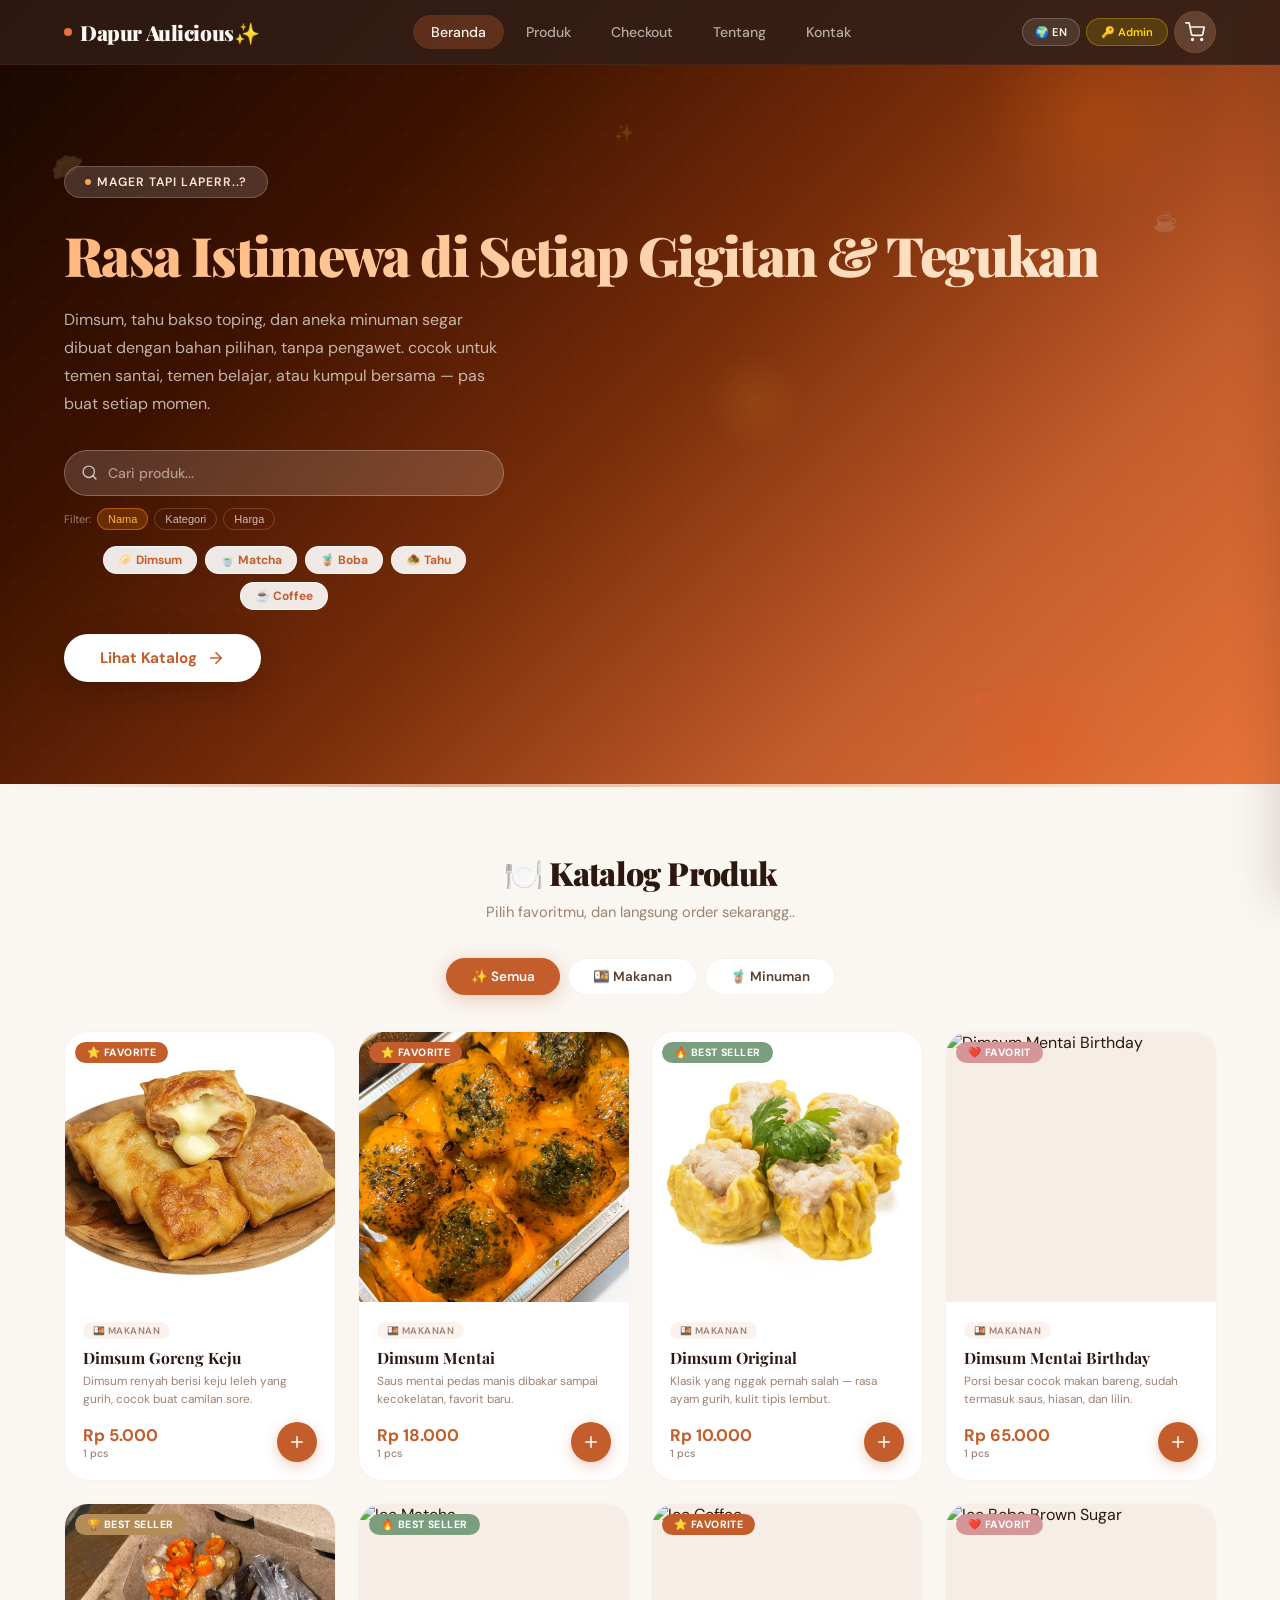
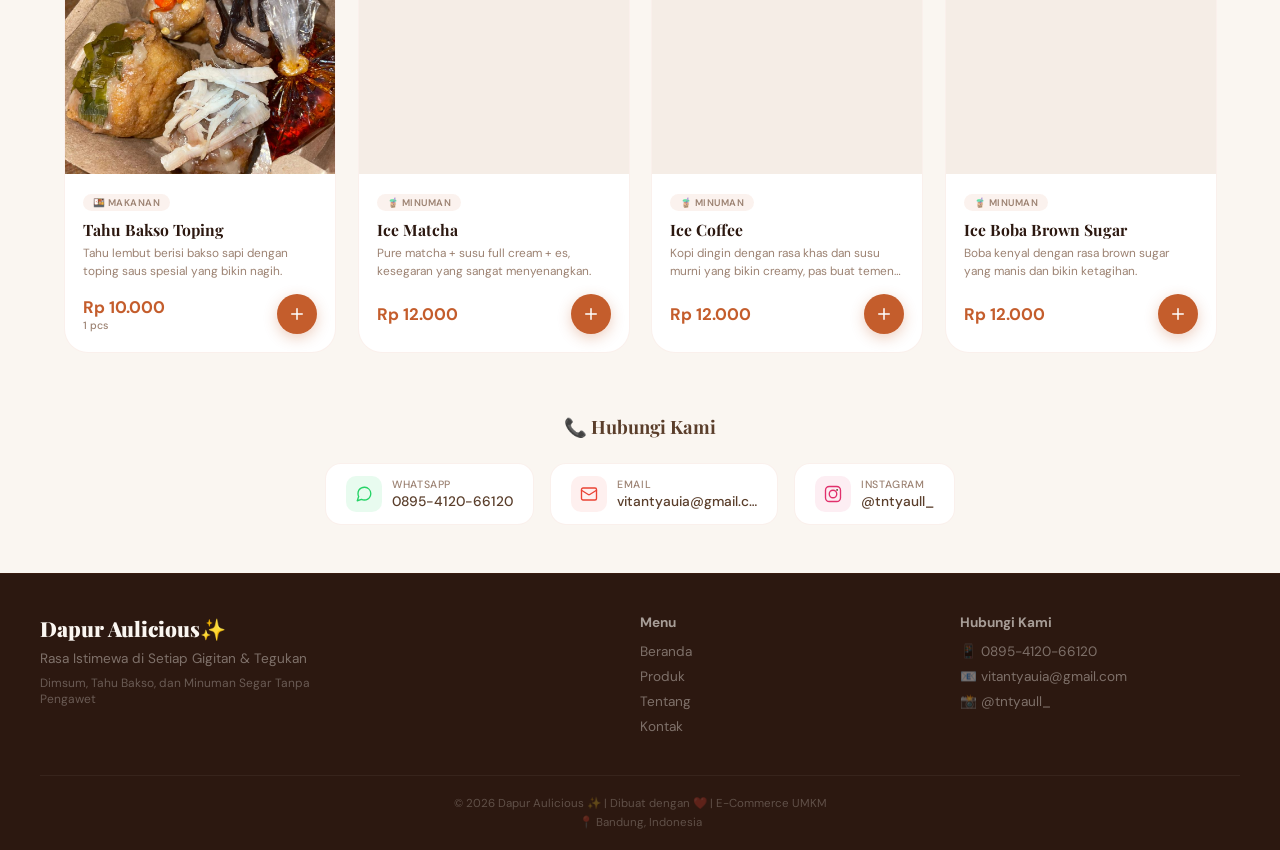
==== commit 68e116e8: "Add files via upload" ====
--- a/index.html
+++ b/index.html
@@ -5668,4 +5668,4 @@
         document.querySelector('.tab.active') && document.querySelector('.tab.active').click();
     </script>
 </body>
-</html>
+</html>
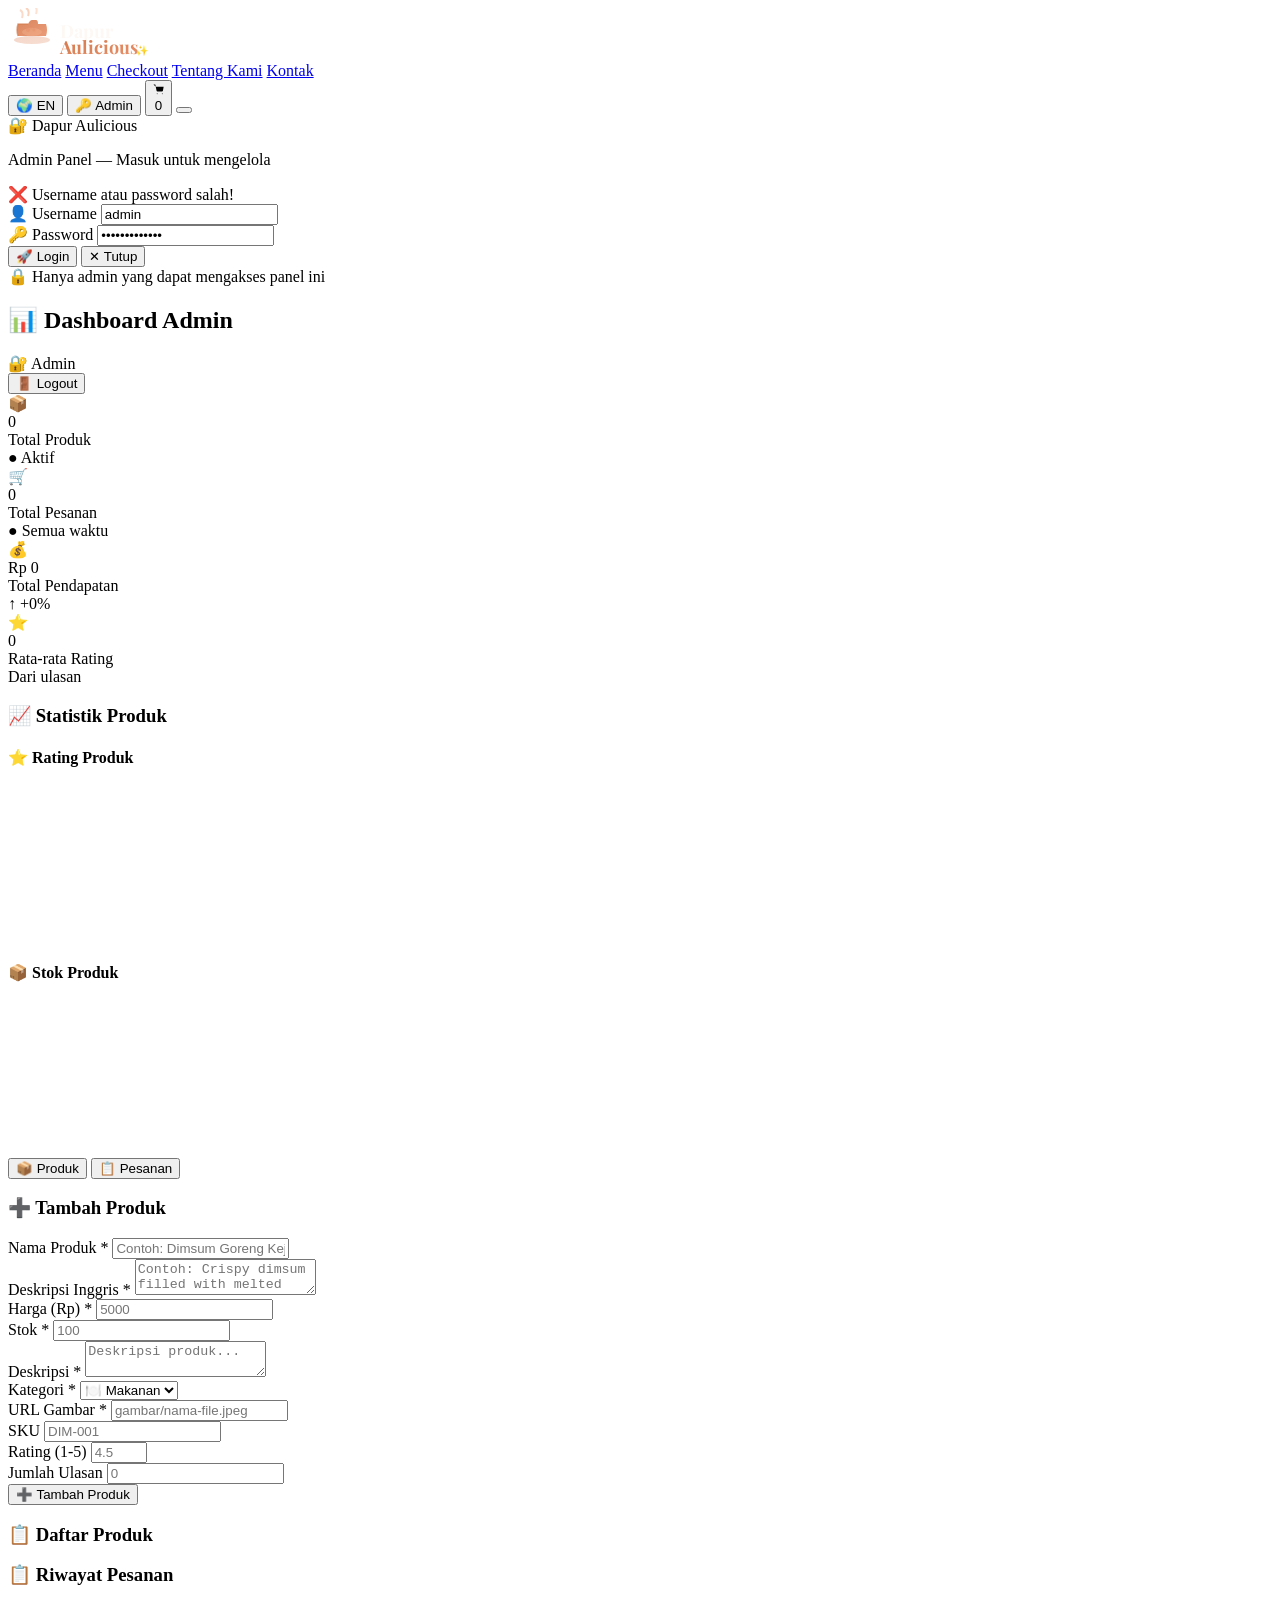
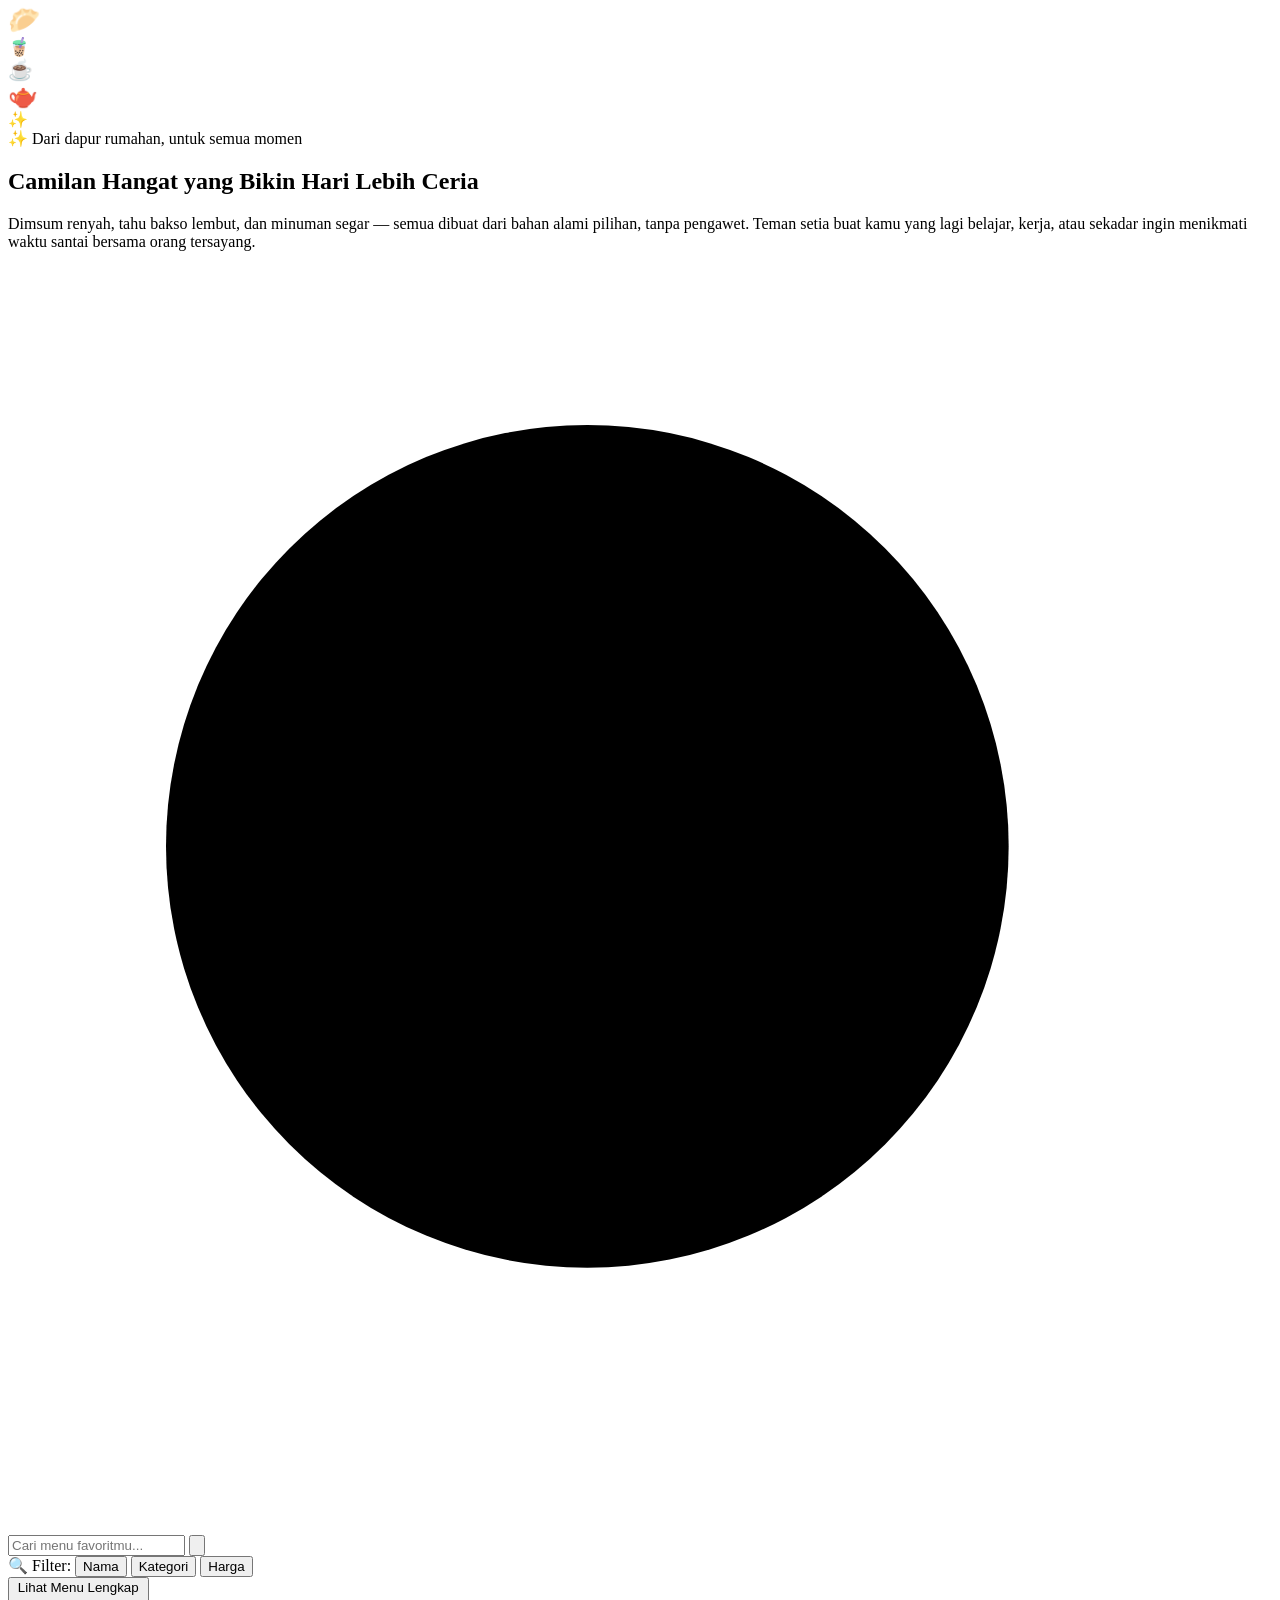
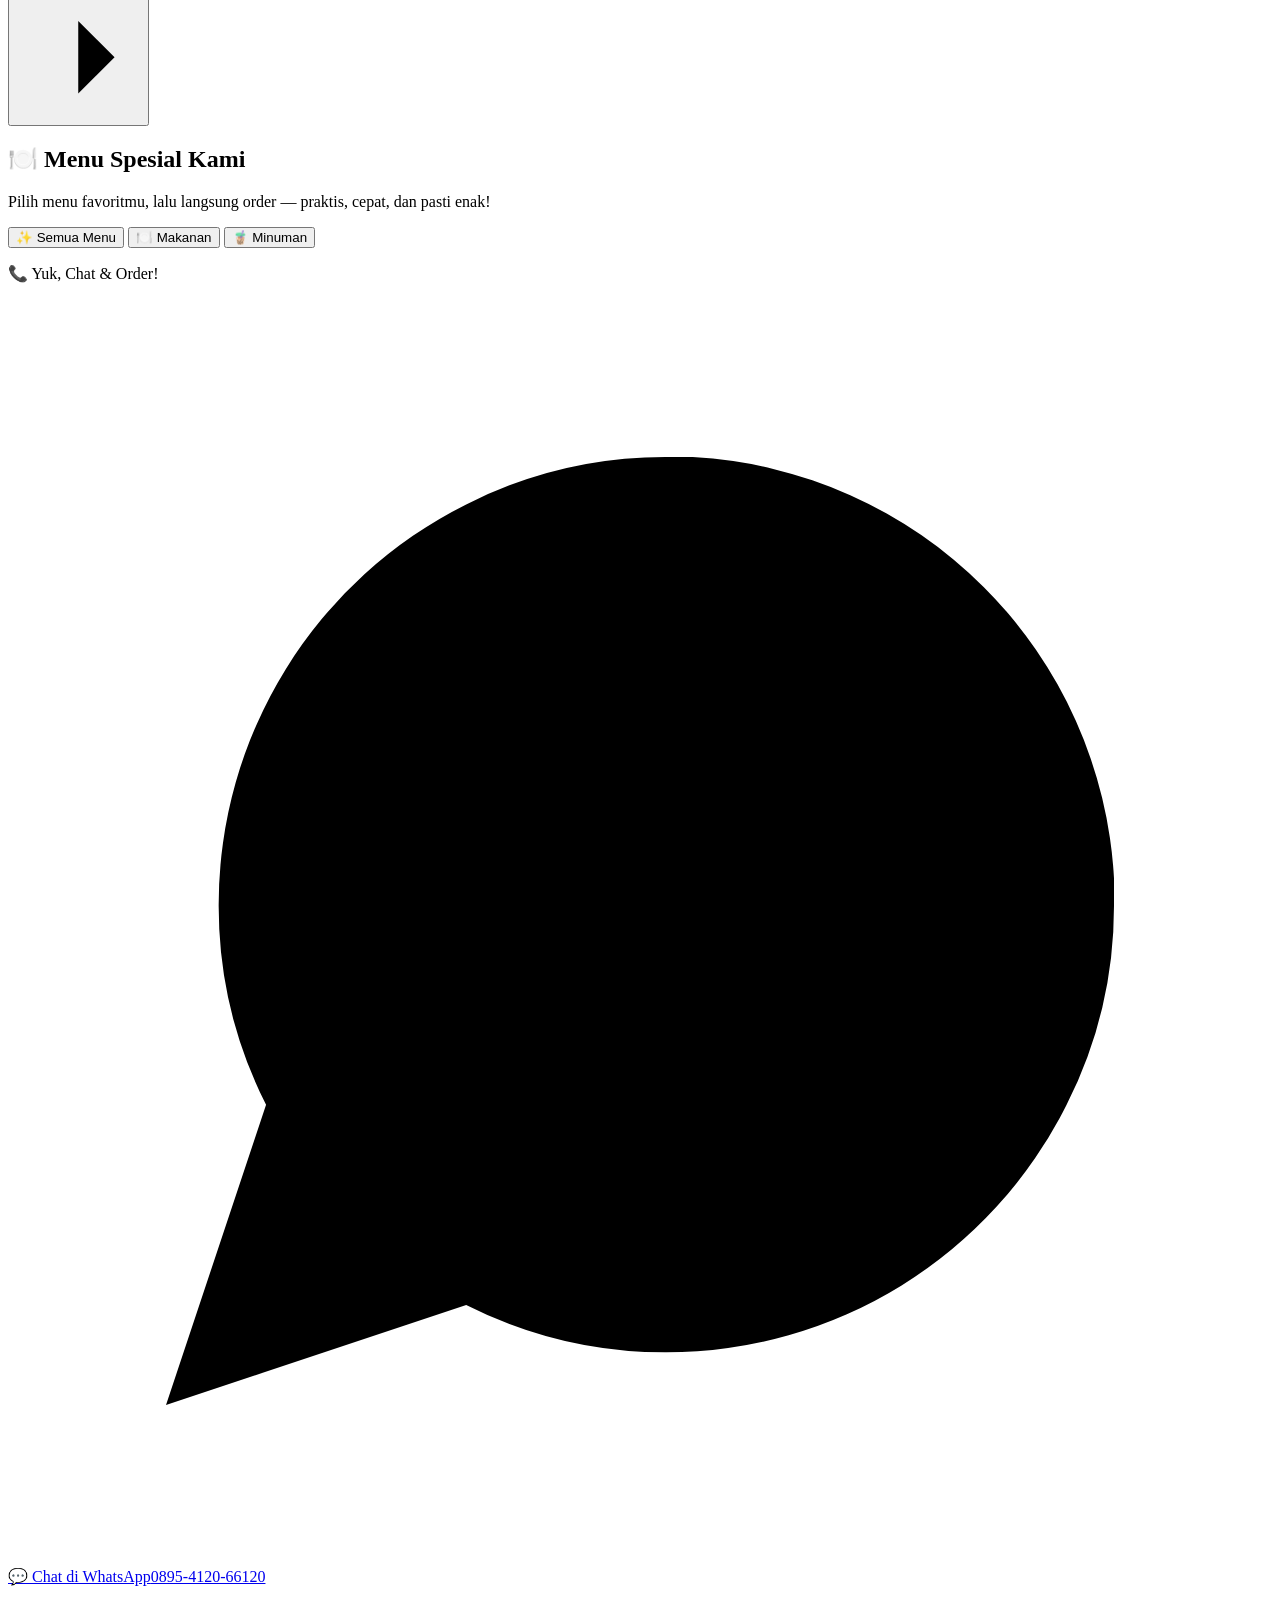
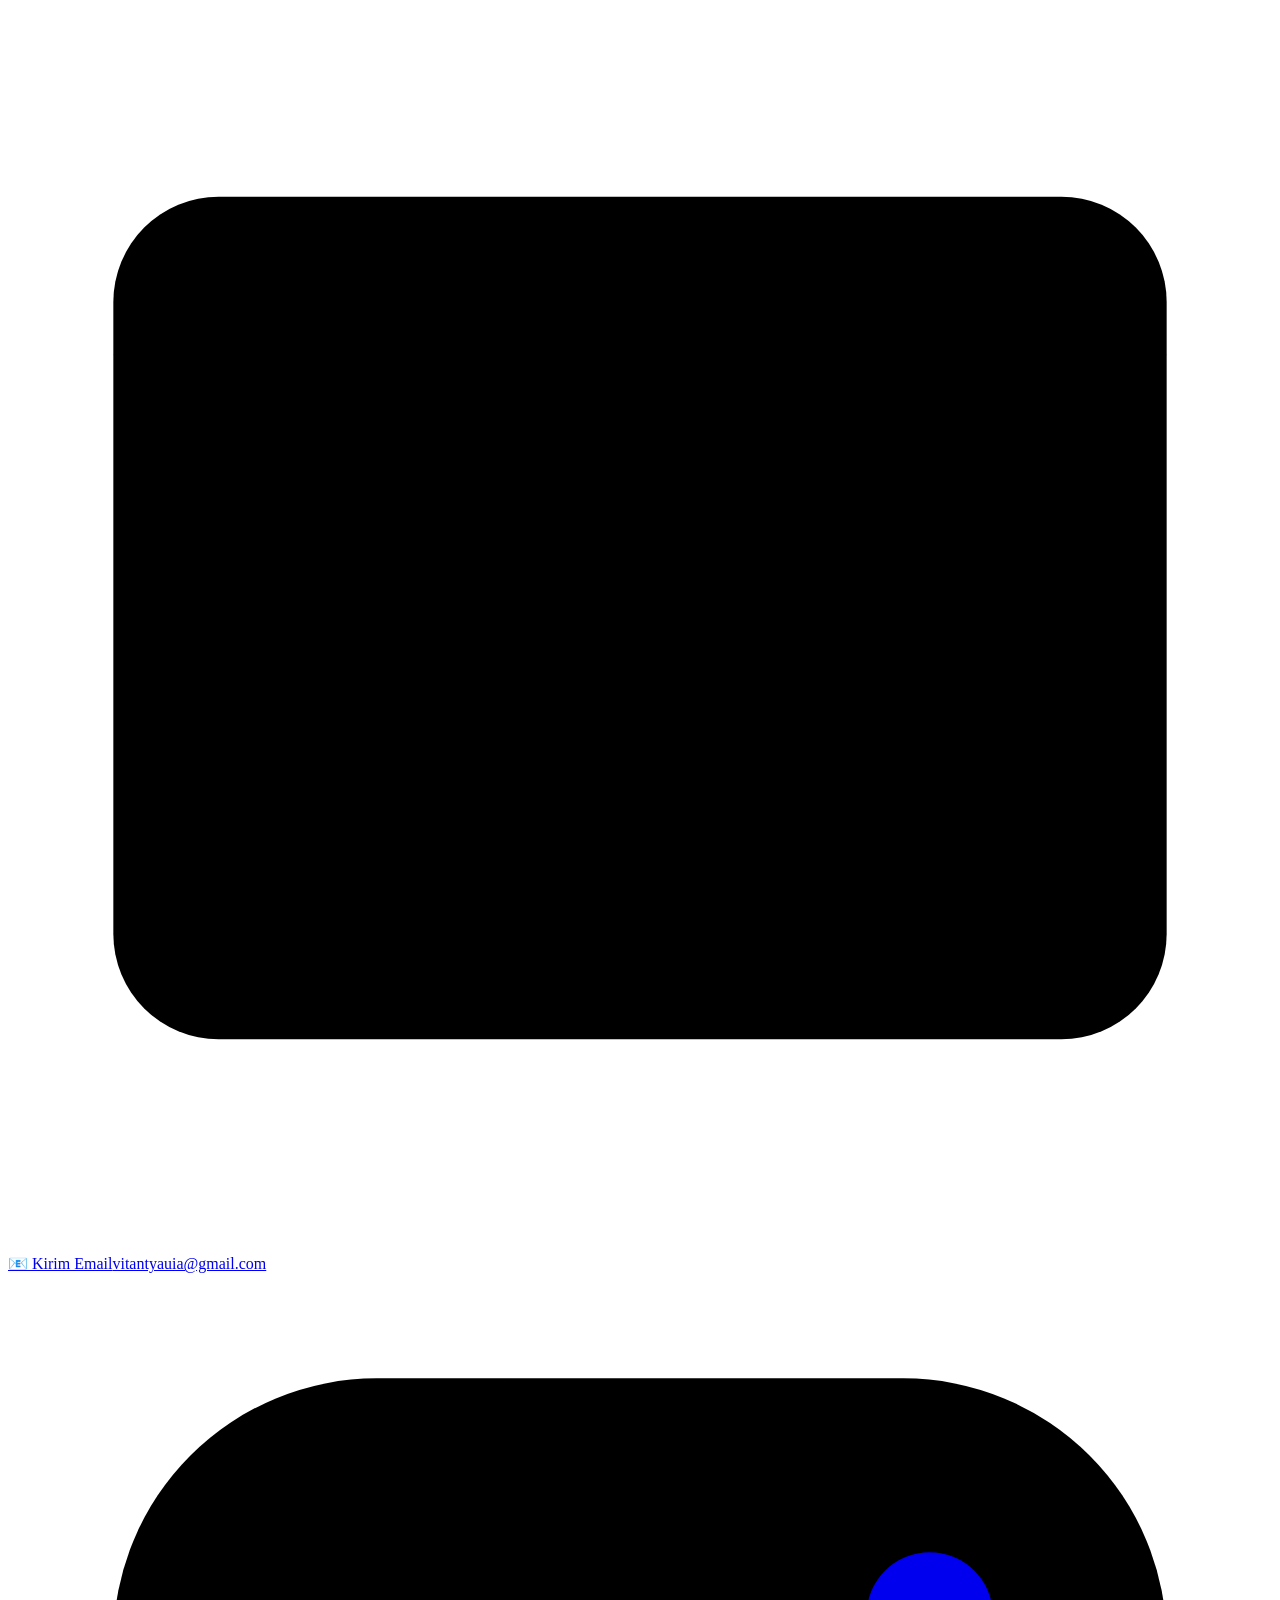
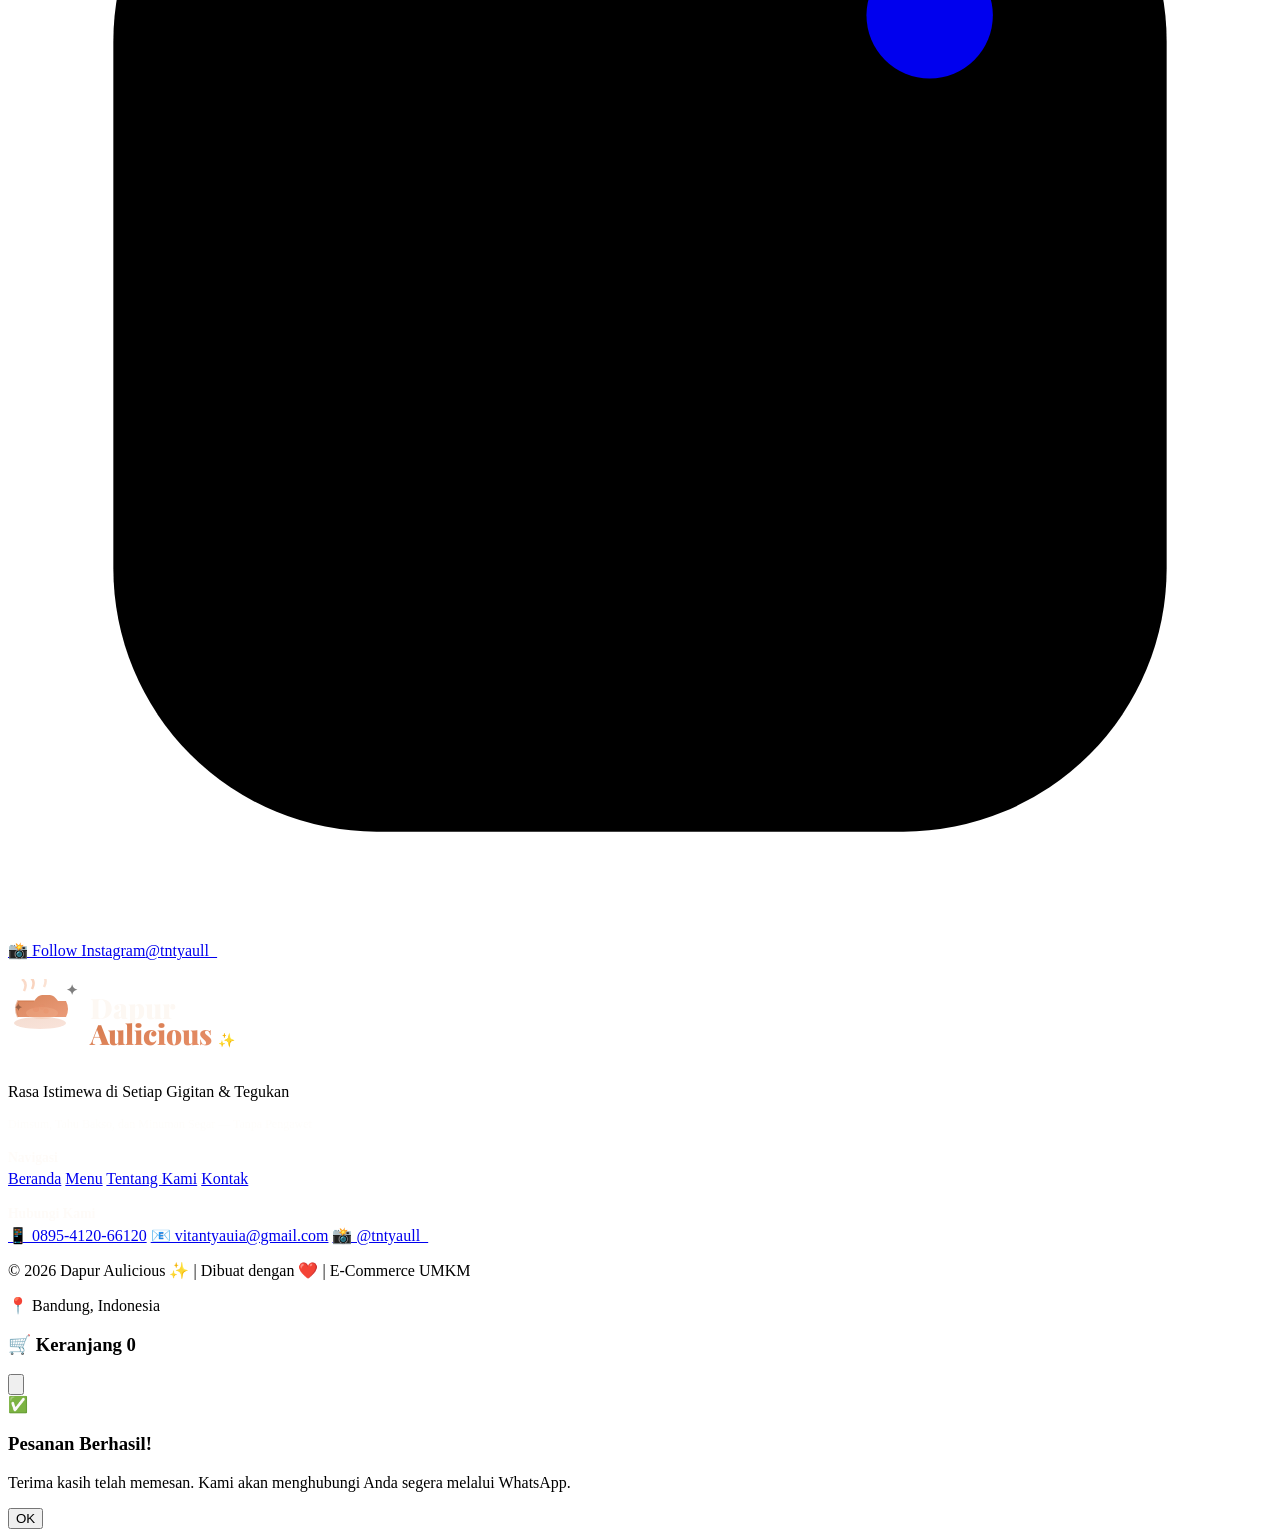
==== commit 95ea6f42: "Add files via upload" ====
--- a/index.html
+++ b/index.html
@@ -3,3353 +3,164 @@
 <head>
     <meta charset="UTF-8" />
     <meta name="viewport" content="width=device-width, initial-scale=1.0" />
-    <title>Dapur Aulicious✨ - Home</title>
-    <meta name="description" content="Dapur Aulicious - Jual dimsum, tahu bakso, dan minuman segar berkualitas tanpa pengawet." />
+    <title>Dapur Aulicious✨ - Camilan Rumahan Penuh Cinta</title>
+    <meta name="description" content="Dapur Aulicious - Jual dimsum, tahu bakso, dan minuman segar berkualitas tanpa pengawet. Camilan hangat dari dapur rumahan." />
 
     <link rel="preconnect" href="https://fonts.googleapis.com" />
     <link href="https://fonts.googleapis.com/css2?family=Playfair+Display:wght@700;900&family=DM+Sans:wght@400;500;600;700&display=swap" rel="stylesheet" />
-
-    <style>
-        /* ============================================================
-           RESET & VARIABLES
-           ============================================================ */
-        *,
-        *::before,
-        *::after {
-            margin: 0;
-            padding: 0;
-            box-sizing: border-box;
-        }
-
-        :root {
-            --primary: #c45d2c;
-            --primary-light: #e8743a;
-            --primary-lighter: #f4a261;
-            --primary-pale: rgba(196, 93, 44, 0.08);
-            --bg: #faf6f1;
-            --card: #ffffff;
-            --dark: #2c1810;
-            --dark-mid: #5a3e2b;
-            --muted: #9c8272;
-            --border: rgba(196, 93, 44, 0.09);
-            --shadow-sm: 0 2px 12px rgba(44, 24, 16, 0.06);
-            --shadow-md: 0 8px 32px rgba(44, 24, 16, 0.1);
-            --shadow-lg: 0 16px 48px rgba(44, 24, 16, 0.14);
-            --radius: 16px;
-            --radius-lg: 24px;
-            --radius-full: 999px;
-            --transition: 0.35s cubic-bezier(0.22, 1, 0.36, 1);
-            --success: #22c55e;
-            --warning: #f59e0b;
-            --danger: #ef4444;
-            --info: #3b82f6;
-        }
-
-        html {
-            scroll-behavior: smooth;
-        }
-
-        body {
-            font-family: 'DM Sans', sans-serif;
-            background: var(--bg);
-            color: var(--dark);
-            overflow-x: hidden;
-            opacity: 0;
-            animation: bodyIn 0.7s ease forwards;
-        }
-
-        @keyframes bodyIn {
-            to {
-                opacity: 1;
+    
+    <!-- ===== CSS EXTERNAL ===== -->
+    <link rel="stylesheet" href="css/style.css" />
+
+    <!-- ===== CHART.JS ===== -->
+    <script src="https://cdn.jsdelivr.net/npm/chart.js@4.4.0/dist/chart.umd.min.js"></script>
+
+    <!-- ===== GOOGLE ANALYTICS DUMMY ===== -->
+    <script async src="https://www.googletagmanager.com/gtag/js?id=UA-XXXXXXXXX-X"></script>
+    <script>
+        window.dataLayer = window.dataLayer || [];
+        function gtag(){dataLayer.push(arguments);}
+        gtag('js', new Date());
+        gtag('config', 'UA-XXXXXXXXX-X');
+        
+        document.addEventListener('DOMContentLoaded', function() {
+            console.log('📊 Google Analytics Dummy aktif - Tracking dimulai');
+            gtag('event', 'page_view', {
+                page_title: document.title,
+                page_location: window.location.href
+            });
+            
+            document.addEventListener('click', function(e) {
+                var target = e.target.closest('.kartu-cart');
+                if (target) {
+                    var kartu = target.closest('.kartu');
+                    var productName = kartu?.querySelector('.kartu-name')?.textContent?.trim() || 'Unknown Product';
+                    var productPrice = kartu?.querySelector('.harga-normal')?.textContent?.replace(/[^0-9]/g, '') || 0;
+                    gtag('event', 'add_to_cart', {
+                        currency: 'IDR',
+                        value: parseInt(productPrice) || 0,
+                        items: [{ 
+                            item_name: productName,
+                            item_id: kartu?.dataset?.id || 'unknown',
+                            price: parseInt(productPrice) || 0,
+                            quantity: 1
+                        }]
+                    });
+                    console.log('📊 GA Event: add_to_cart - ' + productName + ' (Rp ' + productPrice + ')');
+                }
+                
+                var detailTarget = e.target.closest('.kartu');
+                if (detailTarget && !e.target.closest('.kartu-cart')) {
+                    var productName = detailTarget.querySelector('.kartu-name')?.textContent?.trim() || 'Unknown Product';
+                    gtag('event', 'view_item', {
+                        currency: 'IDR',
+                        items: [{ item_name: productName }]
+                    });
+                    console.log('📊 GA Event: view_item - ' + productName);
+                }
+            });
+            
+            var checkoutBtn = document.getElementById('checkoutBtn');
+            if (checkoutBtn) {
+                checkoutBtn.addEventListener('click', function() {
+                    var total = document.getElementById('summaryTotal')?.textContent?.replace(/[^0-9]/g, '') || 0;
+                    gtag('event', 'begin_checkout', {
+                        currency: 'IDR',
+                        value: parseInt(total) || 0
+                    });
+                    console.log('📊 GA Event: begin_checkout - Total: Rp ' + total);
+                });
             }
-        }
-
-        /* ============================================================
-           NAVBAR
-           ============================================================ */
-        .navbar {
-            position: fixed;
-            top: 0;
-            left: 0;
-            right: 0;
-            z-index: 100;
-            background: linear-gradient(135deg, #2c1810 0%, #3d2216 100%);
-            border-bottom: 1px solid rgba(196, 93, 44, 0.12);
-        }
-
-        .nav-inner {
-            max-width: 1200px;
-            margin: 0 auto;
-            padding: 0 24px;
-            height: 64px;
-            display: flex;
-            align-items: center;
-            justify-content: space-between;
-            gap: 8px;
-        }
-
-        .nav-brand {
-            font-family: 'Playfair Display', serif;
-            font-weight: 900;
-            font-size: 1.3rem;
-            color: #faf6f1;
-            text-decoration: none;
-            letter-spacing: -0.02em;
-            display: flex;
-            align-items: center;
-            gap: 8px;
-            cursor: pointer;
-            flex-shrink: 0;
-        }
-
-        .nav-brand-dot {
-            width: 8px;
-            height: 8px;
-            background: var(--primary-light);
-            border-radius: 50%;
-            display: inline-block;
-        }
-
-        .nav-links {
-            display: flex;
-            align-items: center;
-            gap: 4px;
-        }
-
-        .nav-links a {
-            color: rgba(250, 246, 241, 0.65);
-            text-decoration: none;
-            font-size: 0.88rem;
-            font-weight: 500;
-            padding: 8px 18px;
-            border-radius: var(--radius-full);
-            transition: all 0.3s ease;
-            cursor: pointer;
-        }
-
-        .nav-links a:hover,
-        .nav-links a.active {
-            color: #faf6f1;
-            background: rgba(255, 182, 129, 0.2);
-        }
-
-        .nav-links a.active {
-            background: rgba(196, 93, 44, 0.3);
-        }
-
-        .nav-right {
-            display: flex;
-            align-items: center;
-            gap: 6px;
-        }
-
-        .lang-toggle {
-            background: rgba(255, 255, 255, 0.1);
-            border: 1px solid rgba(255, 255, 255, 0.2);
-            border-radius: var(--radius-full);
-            padding: 6px 12px;
-            color: #faf6f1;
-            font-size: 0.7rem;
-            font-weight: 600;
-            cursor: pointer;
-            transition: all 0.3s ease;
-            font-family: 'DM Sans', sans-serif;
-            white-space: nowrap;
-        }
-
-        .lang-toggle:hover {
-            background: rgba(255, 255, 255, 0.2);
-        }
-
-        .admin-login-btn {
-            background: rgba(255, 215, 0, 0.15);
-            border: 1px solid rgba(255, 215, 0, 0.3);
-            border-radius: var(--radius-full);
-            padding: 6px 14px;
-            color: #ffd700;
-            font-size: 0.7rem;
-            font-weight: 600;
-            cursor: pointer;
-            transition: all 0.3s ease;
-            font-family: 'DM Sans', sans-serif;
-            white-space: nowrap;
-        }
-
-        .admin-login-btn:hover {
-            background: rgba(255, 215, 0, 0.25);
-        }
-
-        .admin-login-btn.logged {
-            background: rgba(0, 255, 100, 0.15);
-            border-color: rgba(0, 255, 100, 0.3);
-            color: #4ade80;
-        }
-
-        .nav-cart-btn {
-            position: relative;
-            background: rgba(255, 192, 162, 0.2);
-            border: 1px solid rgba(196, 93, 44, 0.25);
-            border-radius: 50%;
-            width: 42px;
-            height: 42px;
-            display: flex;
-            align-items: center;
-            justify-content: center;
-            cursor: pointer;
-            transition: all 0.3s ease;
-            color: #faf6f1;
-            text-decoration: none;
-            flex-shrink: 0;
-        }
-
-        .nav-cart-btn:hover {
-            background: rgba(196, 93, 44, 0.35);
-            transform: scale(1.06);
-        }
-
-        .nav-cart-btn svg {
-            width: 20px;
-            height: 20px;
-            stroke: #faf6f1;
-            fill: none;
-            stroke-width: 2;
-            stroke-linecap: round;
-            stroke-linejoin: round;
-        }
-
-        .nav-cart-badge {
-            position: absolute;
-            top: -4px;
-            right: -4px;
-            background: var(--primary-light);
-            color: #fff;
-            font-size: 0.62rem;
-            font-weight: 700;
-            width: 20px;
-            height: 20px;
-            border-radius: 50%;
-            display: flex;
-            align-items: center;
-            justify-content: center;
-            border: 2px solid #2c1810;
-            transform: scale(0);
-            transition: transform 0.3s cubic-bezier(0.34, 1.56, 0.64, 1);
-        }
-
-        .nav-cart-badge.show {
-            transform: scale(1);
-        }
-        .nav-cart-badge.pop {
-            animation: badgePop 0.4s ease;
-        }
-
-        @keyframes badgePop {
-            0% {
-                transform: scale(1);
+            
+            var searchInput = document.getElementById('heroSearchInput');
+            if (searchInput) {
+                searchInput.addEventListener('keydown', function(e) {
+                    if (e.key === 'Enter' && this.value.trim().length > 0) {
+                        gtag('event', 'search', {
+                            search_term: this.value.trim()
+                        });
+                        console.log('📊 GA Event: search - "' + this.value.trim() + '"');
+                    }
+                });
             }
-            40% {
-                transform: scale(1.35);
+            
+            var successObserver = new MutationObserver(function() {
+                var modal = document.getElementById('successModal');
+                if (modal && modal.style.display === 'flex') {
+                    var total = document.getElementById('summaryTotal')?.textContent?.replace(/[^0-9]/g, '') || 0;
+                    gtag('event', 'purchase', {
+                        currency: 'IDR',
+                        value: parseInt(total) || 0,
+                        transaction_id: 'ORDER-' + Date.now()
+                    });
+                    console.log('📊 GA Event: purchase - Total: Rp ' + total);
+                }
+            });
+            var targetModal = document.getElementById('successModal');
+            if (targetModal) {
+                successObserver.observe(targetModal, { attributes: true, attributeFilter: ['style'] });
             }
-            100% {
-                transform: scale(1);
+            
+            document.querySelectorAll('.tab').forEach(function(tab) {
+                tab.addEventListener('click', function() {
+                    var category = this.dataset.cat || 'all';
+                    gtag('event', 'view_item_list', {
+                        item_list_name: 'category_' + category
+                    });
+                    console.log('📊 GA Event: filter_category - ' + category);
+                });
+            });
+            
+            var cartBtn = document.getElementById('navCartBtn');
+            if (cartBtn) {
+                cartBtn.addEventListener('click', function() {
+                    var itemCount = document.getElementById('cartCount')?.textContent || 0;
+                    gtag('event', 'view_cart', {
+                        currency: 'IDR',
+                        value: parseInt(itemCount) || 0
+                    });
+                    console.log('📊 GA Event: view_cart - Items: ' + itemCount);
+                });
             }
-        }
-
-        .nav-toggle {
-            display: none;
-            background: none;
-            border: none;
-            cursor: pointer;
-            padding: 8px;
-            flex-direction: column;
-            gap: 5px;
-        }
-
-        .nav-toggle span {
-            display: block;
-            width: 22px;
-            height: 2px;
-            background: #faf6f1;
-            border-radius: 2px;
-            transition: all 0.3s ease;
-        }
-
-        .nav-toggle.open span:nth-child(1) {
-            transform: rotate(45deg) translate(5px, 5px);
-        }
-        .nav-toggle.open span:nth-child(2) {
-            opacity: 0;
-        }
-        .nav-toggle.open span:nth-child(3) {
-            transform: rotate(-45deg) translate(5px, -5px);
-        }
-
-        /* ============================================================
-           LOGIN MODAL
-           ============================================================ */
-        .login-modal {
-            position: fixed;
-            inset: 0;
-            background: rgba(0, 0, 0, 0.6);
-            backdrop-filter: blur(8px);
-            z-index: 300;
-            display: none;
-            align-items: center;
-            justify-content: center;
-        }
-
-        .login-modal.active {
-            display: flex;
-        }
-
-        .login-modal .login-box {
-            background: var(--card);
-            padding: 40px;
-            border-radius: var(--radius-lg);
-            max-width: 420px;
-            width: 90%;
-            box-shadow: var(--shadow-lg);
-            animation: modalIn 0.4s ease;
-        }
-
-        @keyframes modalIn {
-            from {
-                opacity: 0;
-                transform: scale(0.95) translateY(20px);
-            }
-            to {
-                opacity: 1;
-                transform: scale(1) translateY(0);
-            }
-        }
-
-        .login-modal .login-box .logo {
-            text-align: center;
-            font-family: 'Playfair Display', serif;
-            font-weight: 900;
-            font-size: 1.8rem;
-            color: var(--primary);
-            margin-bottom: 4px;
-        }
-
-        .login-modal .login-box .sub {
-            text-align: center;
-            color: var(--muted);
-            font-size: 0.85rem;
-            margin-bottom: 24px;
-        }
-
-        .login-modal .login-box .form-group {
-            margin-bottom: 16px;
-        }
-
-        .login-modal .login-box .form-group label {
-            display: block;
-            font-weight: 600;
-            font-size: 0.8rem;
-            color: var(--dark-mid);
-            margin-bottom: 4px;
-        }
-
-        .login-modal .login-box .form-group input {
-            width: 100%;
-            padding: 12px 16px;
-            border: 1px solid var(--border);
-            border-radius: 10px;
-            font-family: 'DM Sans', sans-serif;
-            font-size: 0.9rem;
-            transition: all 0.3s ease;
-            background: var(--bg);
-        }
-
-        .login-modal .login-box .form-group input:focus {
-            outline: none;
-            border-color: var(--primary);
-            box-shadow: 0 0 0 3px rgba(196, 93, 44, 0.1);
-        }
-
-        .login-modal .login-box .login-error {
-            color: var(--danger);
-            font-size: 0.8rem;
-            text-align: center;
-            margin-bottom: 12px;
-            display: none;
-        }
-
-        .login-modal .login-box .login-error.show {
-            display: block;
-        }
-
-        .login-modal .login-box .btn-login {
-            width: 100%;
-            padding: 14px;
-            background: var(--primary);
-            color: #fff;
-            border: none;
-            border-radius: var(--radius);
-            font-weight: 700;
-            font-family: 'DM Sans', sans-serif;
-            cursor: pointer;
-            transition: all 0.3s ease;
-            font-size: 1rem;
-        }
-
-        .login-modal .login-box .btn-login:hover {
-            background: var(--primary-light);
-            transform: translateY(-2px);
-            box-shadow: 0 4px 18px rgba(196, 93, 44, 0.3);
-        }
-
-        .login-modal .login-box .btn-close-login {
-            width: 100%;
-            padding: 10px;
-            background: transparent;
-            border: none;
-            color: var(--muted);
-            font-size: 0.85rem;
-            cursor: pointer;
-            margin-top: 8px;
-            font-family: 'DM Sans', sans-serif;
-        }
-
-        .login-modal .login-box .btn-close-login:hover {
-            color: var(--dark);
-        }
-
-        .login-modal .login-box .security-badge {
-            text-align: center;
-            font-size: 0.7rem;
-            color: var(--muted);
-            margin-top: 16px;
-            padding-top: 16px;
-            border-top: 1px solid var(--border);
-        }
-
-        /* ============================================================
-           ADMIN PANEL
-           ============================================================ */
-        .admin-panel {
-            display: none;
-            max-width: 1200px;
-            margin: 80px auto 40px;
-            padding: 0 24px;
-        }
-
-        .admin-panel.active {
-            display: block;
-        }
-
-        .admin-panel .panel-header {
-            display: flex;
-            justify-content: space-between;
-            align-items: center;
-            margin-bottom: 24px;
-            flex-wrap: wrap;
-            gap: 12px;
-        }
-
-        .admin-panel .panel-header .left h2 {
-            font-family: 'Playfair Display', serif;
-            font-weight: 900;
-            font-size: 1.8rem;
-            color: var(--dark);
-        }
-
-        .admin-panel .panel-header .left .admin-badge {
-            background: var(--primary);
-            color: #fff;
-            padding: 4px 16px;
-            border-radius: var(--radius-full);
-            font-size: 0.7rem;
-            font-weight: 600;
-            display: inline-block;
-            margin-top: 4px;
-        }
-
-        .admin-panel .panel-header .right {
-            display: flex;
-            gap: 8px;
-            align-items: center;
-        }
-
-        .admin-panel .panel-header .right .logout-btn {
-            background: rgba(239, 68, 68, 0.15);
-            border: 1px solid rgba(239, 68, 68, 0.3);
-            color: var(--danger);
-            padding: 8px 20px;
-            border-radius: var(--radius-full);
-            font-weight: 600;
-            font-size: 0.8rem;
-            cursor: pointer;
-            transition: all 0.3s ease;
-            font-family: 'DM Sans', sans-serif;
-        }
-
-        .admin-panel .panel-header .right .logout-btn:hover {
-            background: rgba(239, 68, 68, 0.25);
-        }
-
-        /* STATS */
-        .admin-panel .stats-grid {
-            display: grid;
-            grid-template-columns: repeat(4, 1fr);
-            gap: 16px;
-            margin-bottom: 24px;
-        }
-
-        .admin-panel .stat-card {
-            background: var(--card);
-            padding: 20px 24px;
-            border-radius: var(--radius);
-            border: 1px solid var(--border);
-            box-shadow: var(--shadow-sm);
-            transition: all 0.3s ease;
-        }
-
-        .admin-panel .stat-card:hover {
-            transform: translateY(-2px);
-            box-shadow: var(--shadow-md);
-        }
-
-        .admin-panel .stat-card .stat-icon {
-            font-size: 1.5rem;
-            margin-bottom: 6px;
-        }
-
-        .admin-panel .stat-card .stat-number {
-            font-family: 'Playfair Display', serif;
-            font-weight: 900;
-            font-size: 1.8rem;
-            color: var(--dark);
-        }
-
-        .admin-panel .stat-card .stat-label {
-            font-size: 0.75rem;
-            color: var(--muted);
-            font-weight: 500;
-            text-transform: uppercase;
-            letter-spacing: 0.05em;
-        }
-
-        .admin-panel .stat-card .stat-change {
-            font-size: 0.7rem;
-            font-weight: 600;
-            margin-top: 4px;
-            display: inline-block;
-            padding: 2px 10px;
-            border-radius: var(--radius-full);
-        }
-
-        .admin-panel .stat-card .stat-change.up {
-            background: rgba(34, 197, 94, 0.1);
-            color: var(--success);
-        }
-
-        .admin-panel .stat-card .stat-change.down {
-            background: rgba(239, 68, 68, 0.1);
-            color: var(--danger);
-        }
-
-        .admin-panel .stat-card .stat-change.neutral {
-            background: rgba(59, 130, 246, 0.1);
-            color: var(--info);
-        }
-
-        /* ADMIN TABS */
-        .admin-panel .admin-tabs {
-            display: flex;
-            gap: 8px;
-            margin-bottom: 24px;
-            flex-wrap: wrap;
-        }
-
-        .admin-panel .admin-tabs .admin-tab {
-            padding: 10px 24px;
-            border-radius: var(--radius-full);
-            border: 1px solid var(--border);
-            background: var(--card);
-            font-weight: 600;
-            font-size: 0.85rem;
-            font-family: 'DM Sans', sans-serif;
-            color: var(--dark-mid);
-            cursor: pointer;
-            transition: all 0.3s ease;
-        }
-
-        .admin-panel .admin-tabs .admin-tab:hover {
-            border-color: rgba(196, 93, 44, 0.25);
-            color: var(--primary);
-        }
-
-        .admin-panel .admin-tabs .admin-tab.active {
-            background: var(--primary);
-            border-color: var(--primary);
-            color: #fff;
-            box-shadow: 0 4px 18px rgba(196, 93, 44, 0.3);
-        }
-
-        .admin-panel .admin-tab-content {
-            display: none;
-        }
-
-        .admin-panel .admin-tab-content.active {
-            display: block;
-        }
-
-        /* TAB PRODUK */
-        .admin-panel .admin-grid {
-            display: grid;
-            grid-template-columns: 1fr 2fr;
-            gap: 24px;
-        }
-
-        .admin-panel .admin-form {
-            background: var(--card);
-            padding: 24px;
-            border-radius: var(--radius);
-            box-shadow: var(--shadow-sm);
-            border: 1px solid var(--border);
-        }
-
-        .admin-panel .admin-form h3 {
-            font-family: 'Playfair Display', serif;
-            font-weight: 700;
-            font-size: 1.1rem;
-            margin-bottom: 16px;
-        }
-
-        .admin-panel .admin-form .form-group {
-            margin-bottom: 14px;
-        }
-
-        .admin-panel .admin-form .form-group label {
-            display: block;
-            font-weight: 600;
-            font-size: 0.8rem;
-            color: var(--dark-mid);
-            margin-bottom: 4px;
-        }
-
-        .admin-panel .admin-form .form-group label .required {
-            color: var(--danger);
-        }
-
-        .admin-panel .admin-form .form-group input,
-        .admin-panel .admin-form .form-group select,
-        .admin-panel .admin-form .form-group textarea {
-            width: 100%;
-            padding: 10px 14px;
-            border: 1px solid var(--border);
-            border-radius: 8px;
-            font-family: 'DM Sans', sans-serif;
-            font-size: 0.85rem;
-            transition: all 0.3s ease;
-            background: var(--bg);
-        }
-
-        .admin-panel .admin-form .form-group input:focus,
-        .admin-panel .admin-form .form-group select:focus,
-        .admin-panel .admin-form .form-group textarea:focus {
-            outline: none;
-            border-color: var(--primary);
-            box-shadow: 0 0 0 3px rgba(196, 93, 44, 0.1);
-        }
-
-        .admin-panel .admin-form .form-group textarea {
-            resize: vertical;
-            min-height: 60px;
-        }
-
-        .admin-panel .admin-form .form-row {
-            display: grid;
-            grid-template-columns: 1fr 1fr;
-            gap: 12px;
-        }
-
-        .admin-panel .admin-form .btn-submit {
-            width: 100%;
-            padding: 12px;
-            background: var(--primary);
-            color: #fff;
-            border: none;
-            border-radius: var(--radius);
-            font-weight: 700;
-            font-family: 'DM Sans', sans-serif;
-            cursor: pointer;
-            transition: all 0.3s ease;
-            font-size: 0.9rem;
-        }
-
-        .admin-panel .admin-form .btn-submit:hover {
-            background: var(--primary-light);
-            transform: translateY(-2px);
-            box-shadow: 0 4px 18px rgba(196, 93, 44, 0.3);
-        }
-
-        .admin-panel .admin-form .btn-submit-secondary {
-            width: 100%;
-            padding: 10px;
-            background: transparent;
-            color: var(--muted);
-            border: 1px solid var(--border);
-            border-radius: var(--radius);
-            font-weight: 600;
-            font-family: 'DM Sans', sans-serif;
-            cursor: pointer;
-            transition: all 0.3s ease;
-            font-size: 0.85rem;
-            margin-top: 8px;
-        }
-
-        .admin-panel .admin-form .btn-submit-secondary:hover {
-            border-color: var(--danger);
-            color: var(--danger);
-            background: rgba(239, 68, 68, 0.05);
-        }
-
-        .admin-panel .product-list {
-            background: var(--card);
-            padding: 24px;
-            border-radius: var(--radius);
-            box-shadow: var(--shadow-sm);
-            border: 1px solid var(--border);
-        }
-
-        .admin-panel .product-list h3 {
-            font-family: 'Playfair Display', serif;
-            font-weight: 700;
-            font-size: 1.1rem;
-            margin-bottom: 16px;
-        }
-
-        .admin-panel .product-list .list-item {
-            display: flex;
-            align-items: center;
-            justify-content: space-between;
-            padding: 12px 0;
-            border-bottom: 1px solid var(--border);
-            gap: 12px;
-        }
-
-        .admin-panel .product-list .list-item:last-child {
-            border-bottom: none;
-        }
-
-        .admin-panel .product-list .list-item .item-info {
-            display: flex;
-            align-items: center;
-            gap: 12px;
-            flex: 1;
-            min-width: 0;
-        }
-
-        .admin-panel .product-list .list-item .item-info img {
-            width: 50px;
-            height: 50px;
-            object-fit: cover;
-            border-radius: 8px;
-            background: #f5ede6;
-        }
-
-        .admin-panel .product-list .list-item .item-info .item-detail .item-name {
-            font-weight: 600;
-            font-size: 0.85rem;
-            color: var(--dark);
-        }
-
-        .admin-panel .product-list .list-item .item-info .item-detail .item-price {
-            font-size: 0.8rem;
-            color: var(--primary);
-            font-weight: 600;
-        }
-
-        .admin-panel .product-list .list-item .item-info .item-detail .item-stock {
-            font-size: 0.7rem;
-            color: var(--muted);
-        }
-
-        .admin-panel .product-list .list-item .item-actions {
-            display: flex;
-            gap: 6px;
-            flex-shrink: 0;
-        }
-
-        .admin-panel .product-list .list-item .item-actions button {
-            padding: 4px 12px;
-            border-radius: var(--radius-full);
-            border: none;
-            font-size: 0.7rem;
-            font-weight: 600;
-            cursor: pointer;
-            transition: all 0.2s ease;
-            font-family: 'DM Sans', sans-serif;
-        }
-
-        .admin-panel .product-list .list-item .item-actions .edit-btn {
-            background: rgba(196, 93, 44, 0.1);
-            color: var(--primary);
-        }
-
-        .admin-panel .product-list .list-item .item-actions .edit-btn:hover {
-            background: rgba(196, 93, 44, 0.2);
-        }
-
-        .admin-panel .product-list .list-item .item-actions .delete-btn {
-            background: rgba(239, 68, 68, 0.1);
-            color: var(--danger);
-        }
-
-        .admin-panel .product-list .list-item .item-actions .delete-btn:hover {
-            background: rgba(239, 68, 68, 0.2);
-        }
-
-        .admin-panel .product-list .list-item .item-stock-badge {
-            padding: 2px 10px;
-            border-radius: var(--radius-full);
-            font-size: 0.65rem;
-            font-weight: 600;
-        }
-
-        .admin-panel .product-list .list-item .item-stock-badge.in-stock {
-            background: rgba(34, 197, 94, 0.1);
-            color: var(--success);
-        }
-
-        .admin-panel .product-list .list-item .item-stock-badge.low-stock {
-            background: rgba(245, 158, 11, 0.1);
-            color: var(--warning);
-        }
-
-        .admin-panel .product-list .list-item .item-stock-badge.out-of-stock {
-            background: rgba(239, 68, 68, 0.1);
-            color: var(--danger);
-        }
-
-        /* TAB PESANAN */
-        .admin-panel .orders-container {
-            background: var(--card);
-            padding: 24px;
-            border-radius: var(--radius);
-            border: 1px solid var(--border);
-            box-shadow: var(--shadow-sm);
-        }
-
-        .admin-panel .orders-container h3 {
-            font-family: 'Playfair Display', serif;
-            font-weight: 700;
-            font-size: 1.1rem;
-            margin-bottom: 16px;
-        }
-
-        .admin-panel .orders-container .order-item {
-            padding: 16px;
-            border: 1px solid var(--border);
-            border-radius: var(--radius);
-            margin-bottom: 12px;
-            transition: all 0.3s ease;
-        }
-
-        .admin-panel .orders-container .order-item:hover {
-            border-color: rgba(196, 93, 44, 0.2);
-            box-shadow: var(--shadow-sm);
-        }
-
-        .admin-panel .orders-container .order-item .order-header {
-            display: flex;
-            justify-content: space-between;
-            align-items: center;
-            flex-wrap: wrap;
-            gap: 8px;
-            margin-bottom: 8px;
-        }
-
-        .admin-panel .orders-container .order-item .order-header .order-id {
-            font-weight: 700;
-            font-size: 0.9rem;
-            color: var(--dark);
-        }
-
-        .admin-panel .orders-container .order-item .order-header .order-status {
-            padding: 4px 14px;
-            border-radius: var(--radius-full);
-            font-size: 0.7rem;
-            font-weight: 600;
-        }
-
-        .admin-panel .orders-container .order-item .order-header .order-status.pending {
-            background: rgba(245, 158, 11, 0.1);
-            color: var(--warning);
-        }
-
-        .admin-panel .orders-container .order-item .order-header .order-status.processed {
-            background: rgba(59, 130, 246, 0.1);
-            color: var(--info);
-        }
-
-        .admin-panel .orders-container .order-item .order-header .order-status.completed {
-            background: rgba(34, 197, 94, 0.1);
-            color: var(--success);
-        }
-
-        .admin-panel .orders-container .order-item .order-header .order-status.cancelled {
-            background: rgba(239, 68, 68, 0.1);
-            color: var(--danger);
-        }
-
-        .admin-panel .orders-container .order-item .order-detail {
-            display: grid;
-            grid-template-columns: 1fr 1fr 1fr;
-            gap: 12px;
-            font-size: 0.85rem;
-            color: var(--dark-mid);
-        }
-
-        .admin-panel .orders-container .order-item .order-detail .order-items {
-            grid-column: 1 / -1;
-        }
-
-        .admin-panel .orders-container .order-item .order-detail .order-items ul {
-            list-style: none;
-            padding-left: 0;
-        }
-
-        .admin-panel .orders-container .order-item .order-detail .order-items ul li {
-            padding: 2px 0;
-            font-size: 0.8rem;
-        }
-
-        .admin-panel .orders-container .order-item .order-total {
-            font-weight: 700;
-            color: var(--primary);
-            font-size: 1rem;
-        }
-
-        .admin-panel .orders-container .order-item .order-actions {
-            margin-top: 8px;
-            display: flex;
-            gap: 8px;
-            flex-wrap: wrap;
-        }
-
-        .admin-panel .orders-container .order-item .order-actions button {
-            padding: 4px 16px;
-            border-radius: var(--radius-full);
-            border: none;
-            font-size: 0.7rem;
-            font-weight: 600;
-            cursor: pointer;
-            transition: all 0.2s ease;
-            font-family: 'DM Sans', sans-serif;
-        }
-
-        .admin-panel .orders-container .order-item .order-actions .status-btn {
-            background: rgba(59, 130, 246, 0.1);
-            color: var(--info);
-        }
-
-        .admin-panel .orders-container .order-item .order-actions .status-btn:hover {
-            background: rgba(59, 130, 246, 0.2);
-        }
-
-        .admin-panel .orders-container .order-item .order-actions .delete-order-btn {
-            background: rgba(239, 68, 68, 0.1);
-            color: var(--danger);
-        }
-
-        .admin-panel .orders-container .order-item .order-actions .delete-order-btn:hover {
-            background: rgba(239, 68, 68, 0.2);
-        }
-
-        .admin-panel .orders-empty {
-            text-align: center;
-            padding: 40px 20px;
-            color: var(--muted);
-        }
-
-        .admin-panel .orders-empty span {
-            display: block;
-            font-size: 3rem;
-            margin-bottom: 8px;
-        }
-
-        /* ============================================================
-           HERO
-           ============================================================ */
-        .hero {
-            margin-top: 64px;
-            background: linear-gradient(135deg, #1a0800 0%, #3d1200 25%, #7a2e0a 50%, #c45d2c 75%, #e8743a 100%);
-            position: relative;
-            overflow: hidden;
-            min-height: clamp(520px, 80vh, 720px);
-            display: flex;
-            align-items: center;
-        }
-
-        .hero::before {
-            content: '';
-            position: absolute;
-            inset: 0;
-            background-image: radial-gradient(circle, rgba(255, 140, 0, 0.07) 1px, transparent 1px);
-            background-size: 28px 28px;
-            pointer-events: none;
-            z-index: 0;
-        }
-
-        .hero::after {
-            content: '';
-            position: absolute;
-            top: 0;
-            left: -100%;
-            width: 60%;
-            height: 100%;
-            background: linear-gradient(90deg, transparent, rgba(255, 180, 60, 0.05), transparent);
-            animation: shimmerSweep 5s ease-in-out infinite;
-            pointer-events: none;
-            z-index: 0;
-        }
-
-        @keyframes shimmerSweep {
-            0% {
-                left: -60%;
-            }
-            100% {
-                left: 120%;
-            }
-        }
-
-        .hero-orb {
-            position: absolute;
-            border-radius: 50%;
-            pointer-events: none;
-            animation: floatOrb 6s ease-in-out infinite;
-            z-index: 0;
-        }
-
-        .hero-orb-1 {
-            width: 220px;
-            height: 220px;
-            top: -60px;
-            right: 80px;
-            background: radial-gradient(circle, rgba(255, 120, 0, 0.18) 0%, transparent 70%);
-            animation-delay: 0s;
-        }
-        .hero-orb-2 {
-            width: 160px;
-            height: 160px;
-            bottom: -40px;
-            right: 160px;
-            background: radial-gradient(circle, rgba(255, 60, 0, 0.13) 0%, transparent 70%);
-            animation-delay: 2s;
-        }
-        .hero-orb-3 {
-            width: 100px;
-            height: 100px;
-            top: 40%;
-            left: 55%;
-            background: radial-gradient(circle, rgba(255, 200, 50, 0.09) 0%, transparent 70%);
-            animation-delay: 1s;
-        }
-
-        @keyframes floatOrb {
-            0%,
-            100% {
-                transform: translateY(0) scale(1);
-            }
-            50% {
-                transform: translateY(-20px) scale(1.06);
-            }
-        }
-
-        .hero-particle {
-            position: absolute;
-            font-size: 22px;
-            animation: floatParticle ease-in-out infinite;
-            opacity: 0.15;
-            pointer-events: none;
-            user-select: none;
-            z-index: 0;
-        }
-
-        @keyframes floatParticle {
-            0%,
-            100% {
-                transform: translateY(0px) rotate(0deg);
-                opacity: 0.1;
-            }
-            50% {
-                transform: translateY(-18px) rotate(8deg);
-                opacity: 0.2;
-            }
-        }
-
-        .hero-inner {
-            max-width: 1200px;
-            margin: 0 auto;
-            padding: 60px 24px;
-            display: flex;
-            align-items: center;
-            gap: 40px;
-            width: 100%;
-            position: relative;
-            z-index: 2;
-        }
-
-        .hero-text {
-            flex: 1;
-            min-width: 0;
-        }
-
-        .hero-badge {
-            display: inline-flex;
-            align-items: center;
-            gap: 6px;
-            background: rgba(255, 255, 255, 0.15);
-            backdrop-filter: blur(12px);
-            -webkit-backdrop-filter: blur(12px);
-            border: 1px solid rgba(255, 255, 255, 0.2);
-            border-radius: var(--radius-full);
-            padding: 7px 20px;
-            font-size: 0.76rem;
-            font-weight: 600;
-            color: #fde8d0;
-            letter-spacing: 0.08em;
-            text-transform: uppercase;
-            margin-bottom: 24px;
-        }
-
-        .hero-badge-dot {
-            width: 6px;
-            height: 6px;
-            background: #f4a261;
-            border-radius: 50%;
-            animation: pulseDot 2s ease-in-out infinite;
-        }
-
-        @keyframes pulseDot {
-            0%,
-            100% {
-                opacity: 1;
-                transform: scale(1);
-            }
-            50% {
-                opacity: 0.5;
-                transform: scale(0.7);
-            }
-        }
-
-        .hero-text h1 {
-            font-family: 'Playfair Display', serif;
-            font-weight: 900;
-            font-size: clamp(2rem, 5vw, 3.4rem);
-            color: #faf6f1;
-            line-height: 1.2;
-            letter-spacing: -0.03em;
-            margin-bottom: 18px;
-        }
-
-        .hero-text h1 span {
-            background: linear-gradient(135deg, #ffb67a, #fde8d0);
-            -webkit-background-clip: text;
-            -webkit-text-fill-color: transparent;
-            background-clip: text;
-        }
-
-        .hero-text p {
-            color: rgba(250, 246, 241, 0.7);
-            font-size: clamp(0.88rem, 1.8vw, 1rem);
-            line-height: 1.75;
-            max-width: 440px;
-            margin-bottom: 32px;
-        }
-
-        .hero-btn {
-            display: inline-flex;
-            align-items: center;
-            gap: 10px;
-            background: var(--card);
-            color: var(--primary);
-            text-decoration: none;
-            padding: 14px 36px;
-            border-radius: var(--radius-full);
-            font-size: 0.95rem;
-            font-weight: 700;
-            font-family: 'DM Sans', sans-serif;
-            box-shadow: 0 8px 32px rgba(0, 0, 0, 0.2);
-            transition: all var(--transition);
-            margin-top: 24px;
-            border: none;
-            cursor: pointer;
-        }
-
-        .hero-btn:hover {
-            transform: translateY(-3px) scale(1.03);
-            box-shadow: 0 14px 44px rgba(0, 0, 0, 0.28);
-        }
-
-        .hero-btn svg {
-            width: 18px;
-            height: 18px;
-            stroke: var(--primary);
-            fill: none;
-            stroke-width: 2.2;
-            stroke-linecap: round;
-            stroke-linejoin: round;
-        }
-
-        .hero-search {
-            margin-top: 24px;
-            display: flex;
-            flex-direction: column;
-            gap: 12px;
-            max-width: 440px;
-        }
-
-        .hero-search-box {
-            position: relative;
-            display: flex;
-            align-items: center;
-            background: rgba(255, 255, 255, 0.15);
-            backdrop-filter: blur(16px);
-            -webkit-backdrop-filter: blur(16px);
-            border: 1px solid rgba(255, 255, 255, 0.25);
-            border-radius: var(--radius-full);
-            padding: 0 16px;
-            transition: all 0.3s ease;
-        }
-
-        .hero-search-box:focus-within {
-            background: rgba(255, 255, 255, 0.22);
-            border-color: rgba(255, 255, 255, 0.45);
-            box-shadow: 0 4px 24px rgba(0, 0, 0, 0.15);
-        }
-
-        .hero-search-box svg {
-            width: 17px;
-            height: 17px;
-            stroke: rgba(255, 255, 255, 0.7);
-            fill: none;
-            stroke-width: 2;
-            stroke-linecap: round;
-            stroke-linejoin: round;
-            flex-shrink: 0;
-        }
-
-        .hero-search-box input {
-            flex: 1;
-            background: transparent;
-            border: none;
-            outline: none;
-            padding: 13px 10px;
-            font-size: 0.88rem;
-            font-family: 'DM Sans', sans-serif;
-            color: #fff;
-            font-weight: 500;
-        }
-
-        .hero-search-box input::placeholder {
-            color: rgba(255, 255, 255, 0.5);
-        }
-
-        .search-clear {
-            width: 28px;
-            height: 28px;
-            border-radius: 50%;
-            border: none;
-            background: rgba(255, 255, 255, 0.15);
-            cursor: pointer;
-            display: none;
-            align-items: center;
-            justify-content: center;
-            transition: all 0.2s ease;
-            flex-shrink: 0;
-        }
-
-        .search-clear.show {
-            display: flex;
-        }
-        .search-clear:hover {
-            background: rgba(255, 255, 255, 0.25);
-        }
-
-        .search-clear svg {
-            width: 13px;
-            height: 13px;
-            stroke: rgba(255, 255, 255, 0.8);
-            stroke-width: 2.5;
-        }
-
-        .filter-row {
-            display: flex;
-            align-items: center;
-            gap: 6px;
-            flex-wrap: wrap;
-            margin-bottom: 4px;
-        }
-
-        .filter-label {
-            font-size: 11px;
-            color: rgba(255, 255, 255, 0.45);
-            white-space: nowrap;
-        }
-
-        .filter-btn {
-            background: transparent;
-            border: 1px solid rgba(255, 255, 255, 0.18);
-            color: rgba(255, 255, 255, 0.7);
-            font-size: 11px;
-            padding: 4px 10px;
-            border-radius: 99px;
-            cursor: pointer;
-            transition: all 0.18s;
-        }
-
-        .filter-btn:hover,
-        .filter-btn.active {
-            background: rgba(255, 140, 0, 0.2);
-            border-color: rgba(255, 140, 0, 0.5);
-            color: #ffb347;
-        }
-
-        .hero-search-tags {
-            display: flex;
-            gap: 8px;
-            flex-wrap: wrap;
-            justify-content: center;
-        }
-
-        .search-tag {
-            background: rgba(255, 255, 255, 0.9) !important;
-            border: 1px solid rgba(255, 255, 255, 0.9) !important;
-            border-radius: var(--radius-full);
-            padding: 5px 14px;
-            font-size: 0.75rem;
-            font-weight: 700 !important;
-            font-family: 'DM Sans', sans-serif;
-            color: var(--primary) !important;
-            cursor: pointer;
-            transition: all 0.25s ease;
-        }
-
-        .search-tag:hover,
-        .search-tag.active {
-            background: #fff !important;
-            border-color: #fff !important;
-            color: var(--primary-light) !important;
-        }
-
-        .hero-image {
-            flex: 1;
-            position: relative;
-            min-height: 380px;
-            display: flex;
-            align-items: center;
-            justify-content: center;
-        }
-
-        .hi-stack {
-            position: relative;
-            width: 100%;
-            height: 380px;
-        }
-
-        .hi {
-            position: absolute;
-            border-radius: 20px;
-            object-fit: cover;
-            display: block;
-            box-shadow: 0 12px 40px rgba(0, 0, 0, 0.3);
-            mask-image: radial-gradient(ellipse at center, black 60%, transparent 100%);
-            -webkit-mask-image: radial-gradient(ellipse at center, black 60%, transparent 100%);
-        }
-
-        .hi-1 {
-            width: 160px;
-            height: 200px;
-            top: 10px;
-            right: 20px;
-            z-index: 3;
-            transform: rotate(4deg);
-            animation: heroFloat 6s ease-in-out infinite;
-            --rot: 4deg;
-        }
-        .hi-2 {
-            width: 130px;
-            height: 165px;
-            top: 50%;
-            right: 42%;
-            z-index: 4;
-            transform: rotate(-6deg);
-            animation: heroFloat 7s ease-in-out 0.4s infinite;
-            --rot: -6deg;
-        }
-        .hi-3 {
-            width: 145px;
-            height: 185px;
-            bottom: 10px;
-            right: 10px;
-            z-index: 2;
-            transform: rotate(7deg);
-            animation: heroFloat 8s ease-in-out 0.8s infinite;
-            --rot: 7deg;
-        }
-        .hi-4 {
-            width: 110px;
-            height: 140px;
-            top: 5px;
-            right: 46%;
-            z-index: 5;
-            transform: rotate(-3deg);
-            animation: heroFloat 5.5s ease-in-out 1.2s infinite;
-            --rot: -3deg;
-        }
-        .hi-5 {
-            width: 100px;
-            height: 125px;
-            bottom: 20px;
-            right: 44%;
-            z-index: 1;
-            transform: rotate(5deg);
-            animation: heroFloat 9s ease-in-out 1.6s infinite;
-            --rot: 5deg;
-            opacity: 0.85;
-        }
-
-        @keyframes heroFloat {
-            0%,
-            100% {
-                transform: rotate(var(--rot)) translateY(0);
-            }
-            50% {
-                transform: rotate(calc(var(--rot) + 2deg)) translateY(-10px);
-            }
-        }
-
-        .hero-divider {
-            height: 3px;
-            background: linear-gradient(90deg, transparent, var(--primary), var(--primary-lighter), transparent);
-            opacity: 0.4;
-        }
-
-        /* ============================================================
-           KATALOG
-           ============================================================ */
-        .katalog {
-            max-width: 1200px;
-            margin: 0 auto;
-            padding: 64px 24px 40px;
-        }
-
-        .katalog-head {
-            text-align: center;
-            margin-bottom: 36px;
-        }
-
-        .katalog-head h2 {
-            font-family: 'Playfair Display', serif;
-            font-weight: 900;
-            font-size: clamp(1.5rem, 3.5vw, 2rem);
-            color: var(--dark);
-            letter-spacing: -0.02em;
-            margin-bottom: 8px;
-        }
-
-        .katalog-head p {
-            color: var(--muted);
-            font-size: 0.92rem;
-        }
-
-        .katalog-tabs {
-            display: flex;
-            justify-content: center;
-            gap: 8px;
-            margin-bottom: 36px;
-            flex-wrap: wrap;
-        }
-
-        .tab {
-            background: var(--card);
-            border: 1px solid var(--border);
-            border-radius: var(--radius-full);
-            padding: 9px 24px;
-            font-size: 0.84rem;
-            font-weight: 600;
-            font-family: 'DM Sans', sans-serif;
-            color: var(--dark-mid);
-            cursor: pointer;
-            transition: all 0.3s ease;
-        }
-
-        .tab:hover {
-            border-color: rgba(196, 93, 44, 0.25);
-            color: var(--primary);
-        }
-
-        .tab.active {
-            background: var(--primary);
-            border-color: var(--primary);
-            color: #fff;
-            box-shadow: 0 4px 18px rgba(196, 93, 44, 0.3);
-        }
-
-        .katalog-grid {
-            display: grid;
-            grid-template-columns: repeat(4, 1fr);
-            gap: 22px;
-        }
-
-        .kartu {
-            background: var(--card);
-            border-radius: var(--radius-lg);
-            overflow: hidden;
-            border: 1px solid var(--border);
-            transition: all var(--transition);
-            position: relative;
-            cursor: pointer;
-        }
-
-        .kartu:hover {
-            transform: translateY(-6px);
-            box-shadow: var(--shadow-lg);
-            border-color: rgba(196, 93, 44, 0.15);
-        }
-
-        .kartu-img {
-            position: relative;
-            width: 100%;
-            aspect-ratio: 1;
-            overflow: hidden;
-            background: #f5ede6;
-        }
-
-        .kartu-img img {
-            width: 100%;
-            height: 100%;
-            object-fit: cover;
-            display: block;
-            transition: transform 0.5s cubic-bezier(0.22, 1, 0.36, 1);
-        }
-
-        .kartu:hover .kartu-img img {
-            transform: scale(1.08);
-        }
-
-        .kartu-badge {
-            position: absolute;
-            top: 10px;
-            left: 10px;
-            padding: 4px 12px;
-            border-radius: var(--radius-full);
-            font-size: 0.66rem;
-            font-weight: 700;
-            letter-spacing: 0.04em;
-            text-transform: uppercase;
-            color: #fff;
-        }
-
-        .kartu-badge.best {
-            background: var(--primary);
-        }
-        .kartu-badge.new {
-            background: #7a9e7e;
-        }
-        .kartu-badge.fav {
-            background: #d49696;
-        }
-        .kartu-badge.pop {
-            background: #b48c5a;
-        }
-
-        .kartu-body {
-            padding: 16px 18px 18px;
-        }
-
-        .kartu-name {
-            font-family: 'Playfair Display', serif;
-            font-weight: 700;
-            font-size: 0.98rem;
-            color: var(--dark);
-            margin-bottom: 4px;
-            line-height: 1.35;
-        }
-
-        .kartu-desc {
-            font-size: 0.74rem;
-            color: var(--muted);
-            line-height: 1.55;
-            margin-bottom: 14px;
-            display: -webkit-box;
-            -webkit-line-clamp: 2;
-            -webkit-box-orient: vertical;
-            overflow: hidden;
-        }
-
-        .kartu-category-tag {
-            display: inline-block;
-            font-size: 0.6rem;
-            font-weight: 600;
-            color: var(--muted);
-            background: var(--primary-pale);
-            padding: 2px 10px;
-            border-radius: var(--radius-full);
-            margin-bottom: 8px;
-            text-transform: uppercase;
-            letter-spacing: 0.05em;
-        }
-
-        .kartu-foot {
-            display: flex;
-            align-items: center;
-            justify-content: space-between;
-        }
-
-        .kartu-price {
-            font-weight: 700;
-            font-size: 1.05rem;
-            color: var(--primary);
-        }
-
-        .kartu-price small {
-            display: block;
-            font-size: 0.66rem;
-            font-weight: 500;
-            color: var(--muted);
-            margin-top: 1px;
-        }
-
-        .kartu-cart {
-            width: 40px;
-            height: 40px;
-            border-radius: 50%;
-            background: var(--primary);
-            border: none;
-            cursor: pointer;
-            display: flex;
-            align-items: center;
-            justify-content: center;
-            transition: all 0.3s ease;
-            box-shadow: 0 4px 14px rgba(196, 93, 44, 0.3);
-            flex-shrink: 0;
-            position: relative;
-        }
-
-        .kartu-cart:hover {
-            background: var(--primary-light);
-            transform: scale(1.1);
-            box-shadow: 0 6px 22px rgba(196, 93, 44, 0.4);
-        }
-
-        .kartu-cart:active {
-            transform: scale(0.95);
-        }
-
-        .kartu-cart svg {
-            width: 18px;
-            height: 18px;
-            stroke: #fff;
-            fill: none;
-            stroke-width: 2;
-            stroke-linecap: round;
-            stroke-linejoin: round;
-        }
-
-        .kartu-qty-badge {
-            position: absolute;
-            top: -6px;
-            right: -6px;
-            background: var(--dark);
-            color: #fff;
-            font-size: 0.58rem;
-            font-weight: 700;
-            min-width: 18px;
-            height: 18px;
-            border-radius: 50%;
-            display: flex;
-            align-items: center;
-            justify-content: center;
-            border: 2px solid var(--card);
-            transform: scale(0);
-            transition: transform 0.3s cubic-bezier(0.34, 1.56, 0.64, 1);
-        }
-
-        .kartu-qty-badge.show {
-            transform: scale(1);
-        }
-
-        .kartu.hidden {
-            display: none;
-        }
-        .kartu.search-hidden {
-            display: none;
-        }
-
-        .kartu.search-highlight {
-            box-shadow: 0 0 0 2px var(--primary), var(--shadow-md);
-        }
-
-        .kartu.show-in {
-            animation: kartuIn 0.4s cubic-bezier(0.22, 1, 0.36, 1) forwards;
-        }
-
-        @keyframes kartuIn {
-            from {
-                opacity: 0;
-                transform: translateY(16px) scale(0.96);
-            }
-            to {
-                opacity: 1;
-                transform: translateY(0) scale(1);
-            }
-        }
-
-        .search-empty {
-            grid-column: 1 / -1;
-            text-align: center;
-            padding: 40px 20px;
-            color: var(--muted);
-            font-size: 0.9rem;
-        }
-
-        .search-empty span {
-            display: block;
-            font-size: 2rem;
-            margin-bottom: 8px;
-        }
-
-        /* ============================================================
-           CART OVERLAY / PANEL
-           ============================================================ */
-        .cart-overlay {
-            position: fixed;
-            inset: 0;
-            background: rgba(44, 24, 16, 0.45);
-            backdrop-filter: blur(4px);
-            -webkit-backdrop-filter: blur(4px);
-            z-index: 150;
-            opacity: 0;
-            pointer-events: none;
-            transition: opacity 0.35s ease;
-        }
-
-        .cart-overlay.open {
-            opacity: 1;
-            pointer-events: auto;
-        }
-
-        .cart-panel {
-            position: fixed;
-            top: 0;
-            right: 0;
-            bottom: 0;
-            width: min(420px, 92vw);
-            background: var(--bg);
-            z-index: 160;
-            transform: translateX(100%);
-            transition: transform 0.4s cubic-bezier(0.22, 1, 0.36, 1);
-            display: flex;
-            flex-direction: column;
-            box-shadow: -8px 0 40px rgba(44, 24, 16, 0.15);
-        }
-
-        .cart-panel.open {
-            transform: translateX(0);
-        }
-
-        .cart-header {
-            padding: 20px 24px;
-            display: flex;
-            align-items: center;
-            justify-content: space-between;
-            border-bottom: 1px solid var(--border);
-            flex-shrink: 0;
-            background: var(--card);
-        }
-
-        .cart-header h3 {
-            font-family: 'Playfair Display', serif;
-            font-weight: 900;
-            font-size: 1.2rem;
-            color: var(--dark);
-            display: flex;
-            align-items: center;
-            gap: 8px;
-        }
-
-        .cart-header h3 span {
-            background: var(--primary);
-            color: #fff;
-            font-family: 'DM Sans', sans-serif;
-            font-size: 0.68rem;
-            font-weight: 700;
-            padding: 2px 9px;
-            border-radius: var(--radius-full);
-        }
-
-        .cart-close {
-            width: 36px;
-            height: 36px;
-            border-radius: 50%;
-            border: 1px solid var(--border);
-            background: var(--bg);
-            cursor: pointer;
-            display: flex;
-            align-items: center;
-            justify-content: center;
-            transition: all 0.25s ease;
-        }
-
-        .cart-close:hover {
-            background: rgba(196, 93, 44, 0.08);
-            border-color: rgba(196, 93, 44, 0.2);
-        }
-
-        .cart-close svg {
-            width: 18px;
-            height: 18px;
-            stroke: var(--dark-mid);
-            fill: none;
-            stroke-width: 2.2;
-            stroke-linecap: round;
-            stroke-linejoin: round;
-        }
-
-        .cart-body {
-            flex: 1;
-            overflow-y: auto;
-            padding: 16px 20px;
-        }
-
-        .cart-body::-webkit-scrollbar {
-            width: 4px;
-        }
-        .cart-body::-webkit-scrollbar-track {
-            background: transparent;
-        }
-        .cart-body::-webkit-scrollbar-thumb {
-            background: rgba(196, 93, 44, 0.15);
-            border-radius: 4px;
-        }
-
-        .cart-empty {
-            display: flex;
-            flex-direction: column;
-            align-items: center;
-            justify-content: center;
-            height: 100%;
-            gap: 12px;
-            color: var(--muted);
-            text-align: center;
-            padding: 40px 20px;
-        }
-
-        .cart-empty svg {
-            width: 56px;
-            height: 56px;
-            stroke: rgba(156, 130, 114, 0.35);
-            fill: none;
-            stroke-width: 1.2;
-            stroke-linecap: round;
-            stroke-linejoin: round;
-        }
-
-        .cart-empty p {
-            font-size: 0.9rem;
-            font-weight: 500;
-        }
-        .cart-empty small {
-            font-size: 0.78rem;
-            color: rgba(156, 130, 114, 0.7);
-        }
-
-        .cart-item {
-            display: flex;
-            gap: 14px;
-            padding: 14px 0;
-            border-bottom: 1px solid var(--border);
-            animation: cartItemIn 0.35s ease forwards;
-        }
-
-        .cart-item:last-child {
-            border-bottom: none;
-        }
-
-        @keyframes cartItemIn {
-            from {
-                opacity: 0;
-                transform: translateX(16px);
-            }
-            to {
-                opacity: 1;
-                transform: translateX(0);
-            }
-        }
-
-        .cart-item-img {
-            width: 64px;
-            height: 64px;
-            border-radius: 12px;
-            overflow: hidden;
-            flex-shrink: 0;
-            background: #f5ede6;
-        }
-
-        .cart-item-img img {
-            width: 100%;
-            height: 100%;
-            object-fit: cover;
-            display: block;
-        }
-
-        .cart-item-info {
-            flex: 1;
-            min-width: 0;
-            display: flex;
-            flex-direction: column;
-            justify-content: center;
-            gap: 4px;
-        }
-
-        .cart-item-name {
-            font-weight: 600;
-            font-size: 0.86rem;
-            color: var(--dark);
-            white-space: nowrap;
-            overflow: hidden;
-            text-overflow: ellipsis;
-        }
-
-        .cart-item-price {
-            font-size: 0.78rem;
-            color: var(--primary);
-            font-weight: 600;
-        }
-
-        .cart-item-bottom {
-            display: flex;
-            align-items: center;
-            justify-content: space-between;
-            margin-top: 4px;
-        }
-
-        .qty-ctrl {
-            display: flex;
-            align-items: center;
-            gap: 0;
-            background: var(--card);
-            border: 1px solid var(--border);
-            border-radius: var(--radius-full);
-            overflow: hidden;
-        }
-
-        .qty-btn {
-            width: 30px;
-            height: 30px;
-            border: none;
-            background: transparent;
-            cursor: pointer;
-            display: flex;
-            align-items: center;
-            justify-content: center;
-            font-size: 1rem;
-            font-weight: 600;
-            color: var(--dark-mid);
-            transition: all 0.2s ease;
-            font-family: 'DM Sans', sans-serif;
-        }
-
-        .qty-btn:hover {
-            background: var(--primary-pale);
-            color: var(--primary);
-        }
-        .qty-btn:active {
-            transform: scale(0.9);
-        }
-
-        .qty-val {
-            width: 32px;
-            text-align: center;
-            font-size: 0.82rem;
-            font-weight: 700;
-            color: var(--dark);
-            border-left: 1px solid var(--border);
-            border-right: 1px solid var(--border);
-            line-height: 30px;
-        }
-
-        .cart-item-subtotal {
-            font-weight: 700;
-            font-size: 0.88rem;
-            color: var(--dark);
-            white-space: nowrap;
-        }
-
-        .cart-item-remove {
-            width: 28px;
-            height: 28px;
-            border-radius: 50%;
-            border: none;
-            background: rgba(220, 80, 80, 0.08);
-            cursor: pointer;
-            display: flex;
-            align-items: center;
-            justify-content: center;
-            transition: all 0.2s ease;
-            flex-shrink: 0;
-            align-self: flex-start;
-            margin-top: 2px;
-        }
-
-        .cart-item-remove:hover {
-            background: rgba(220, 80, 80, 0.15);
-        }
-
-        .cart-item-remove svg {
-            width: 14px;
-            height: 14px;
-            stroke: #c05050;
-            fill: none;
-            stroke-width: 2.2;
-            stroke-linecap: round;
-            stroke-linejoin: round;
-        }
-
-        .cart-footer {
-            flex-shrink: 0;
-            border-top: 1px solid var(--border);
-            background: var(--card);
-            padding: 20px 24px;
-            display: flex;
-            flex-direction: column;
-            gap: 14px;
-        }
-
-        .cart-total-row {
-            display: flex;
-            align-items: center;
-            justify-content: space-between;
-        }
-        .cart-total-label {
-            font-size: 0.88rem;
-            color: var(--muted);
-            font-weight: 500;
-        }
-
-        .cart-total-value {
-            font-family: 'Playfair Display', serif;
-            font-weight: 900;
-            font-size: 1.35rem;
-            color: var(--primary);
-        }
-
-        .cart-wa-btn {
-            display: flex;
-            align-items: center;
-            justify-content: center;
-            gap: 10px;
-            width: 100%;
-            padding: 14px;
-            border-radius: var(--radius);
-            border: none;
-            background: #25D366;
-            color: #fff;
-            font-size: 0.92rem;
-            font-weight: 700;
-            font-family: 'DM Sans', sans-serif;
-            cursor: pointer;
-            transition: all 0.3s ease;
-            box-shadow: 0 4px 18px rgba(37, 211, 102, 0.3);
-        }
-
-        .cart-wa-btn:hover {
-            background: #1fb855;
-            transform: translateY(-2px);
-            box-shadow: 0 8px 28px rgba(37, 211, 102, 0.35);
-        }
-
-        .cart-wa-btn:active {
-            transform: translateY(0) scale(0.98);
-        }
-        .cart-wa-btn svg {
-            width: 20px;
-            height: 20px;
-            fill: #fff;
-            stroke: none;
-        }
-
-        .cart-clear-btn {
-            display: block;
-            width: 100%;
-            padding: 10px;
-            border-radius: var(--radius);
-            border: 1px solid var(--border);
-            background: transparent;
-            color: var(--muted);
-            font-size: 0.8rem;
-            font-weight: 600;
-            font-family: 'DM Sans', sans-serif;
-            cursor: pointer;
-            transition: all 0.25s ease;
-        }
-
-        .cart-clear-btn:hover {
-            border-color: rgba(220, 80, 80, 0.25);
-            color: #c05050;
-            background: rgba(220, 80, 80, 0.04);
-        }
-
-        /* ============================================================
-           CHECKOUT SECTION
-           ============================================================ */
-        .checkout-section {
-            max-width: 1100px;
-            margin: 40px auto 60px;
-            padding: 0 24px;
-            display: none;
-            grid-template-columns: 1fr 1fr;
-            gap: 40px;
-        }
-
-        .checkout-section.active {
-            display: grid;
-        }
-
-        .checkout-form {
-            background: var(--card);
-            padding: 32px;
-            border-radius: var(--radius);
-            box-shadow: var(--shadow-md);
-        }
-
-        .checkout-form h2 {
-            font-family: 'Playfair Display', serif;
-            font-weight: 900;
-            font-size: 1.5rem;
-            margin-bottom: 24px;
-        }
-
-        .checkout-summary {
-            background: var(--card);
-            padding: 32px;
-            border-radius: var(--radius);
-            box-shadow: var(--shadow-md);
-            height: fit-content;
-            position: sticky;
-            top: 80px;
-        }
-
-        .checkout-summary h3 {
-            font-family: 'Playfair Display', serif;
-            font-weight: 900;
-            font-size: 1.2rem;
-            margin-bottom: 16px;
-        }
-
-        .form-group {
-            margin-bottom: 20px;
-        }
-        .form-group label {
-            display: block;
-            font-weight: 600;
-            font-size: .85rem;
-            color: var(--dark-mid);
-            margin-bottom: 6px;
-        }
-        .form-group label .required {
-            color: #e74c3c;
-        }
-        .form-group input,
-        .form-group select,
-        .form-group textarea {
-            width: 100%;
-            padding: 12px 16px;
-            border: 1px solid var(--border);
-            border-radius: 10px;
-            font-family: 'DM Sans', sans-serif;
-            font-size: .9rem;
-            transition: all .3s ease;
-            background: var(--bg);
-        }
-        .form-group input:focus,
-        .form-group select:focus,
-        .form-group textarea:focus {
-            outline: none;
-            border-color: var(--primary);
-            box-shadow: 0 0 0 3px rgba(196, 93, 44, .1);
-        }
-        .form-group input.error,
-        .form-group select.error,
-        .form-group textarea.error {
-            border-color: #e74c3c;
-            box-shadow: 0 0 0 3px rgba(231, 76, 60, .1);
-        }
-        .form-group .error-msg {
-            color: #e74c3c;
-            font-size: .75rem;
-            margin-top: 4px;
-            display: none;
-        }
-        .form-group .error-msg.show {
-            display: block;
-        }
-        .form-group textarea {
-            resize: vertical;
-            min-height: 80px;
-        }
-        .form-row {
-            display: grid;
-            grid-template-columns: 1fr 1fr;
-            gap: 16px;
-        }
-
-        .payment-methods {
-            display: grid;
-            grid-template-columns: 1fr 1fr;
-            gap: 12px;
-            margin-top: 8px;
-        }
-        .payment-option {
-            padding: 16px;
-            border: 2px solid var(--border);
-            border-radius: 12px;
-            cursor: pointer;
-            text-align: center;
-            transition: all .3s ease;
-            background: var(--bg);
-        }
-        .payment-option:hover {
-            border-color: var(--primary-lighter);
-        }
-        .payment-option.selected {
-            border-color: var(--primary);
-            background: rgba(196, 93, 44, .05);
-        }
-        .payment-option .payment-icon {
-            font-size: 2rem;
-            display: block;
-            margin-bottom: 4px;
-        }
-        .payment-option span {
-            display: block;
-            font-size: .8rem;
-            font-weight: 600;
-            color: var(--dark-mid);
-        }
-
-        .checkout-btn {
-            width: 100%;
-            padding: 16px;
-            background: var(--primary);
-            color: #fff;
-            border: none;
-            border-radius: var(--radius);
-            font-size: 1rem;
-            font-weight: 700;
-            font-family: 'DM Sans', sans-serif;
-            cursor: pointer;
-            transition: all .3s ease;
-            margin-top: 8px;
-        }
-        .checkout-btn:hover {
-            background: var(--primary-light);
-            transform: translateY(-2px);
-            box-shadow: 0 8px 28px rgba(196, 93, 44, .3);
-        }
-        .checkout-btn:disabled {
-            opacity: 0.5;
-            cursor: not-allowed;
-            transform: none;
-        }
-
-        .summary-item {
-            display: flex;
-            gap: 12px;
-            padding: 12px 0;
-            border-bottom: 1px solid var(--border);
-        }
-        .summary-item img {
-            width: 50px;
-            height: 50px;
-            object-fit: cover;
-            border-radius: 8px;
-        }
-        .summary-item-info {
-            flex: 1;
-        }
-        .summary-item-name {
-            font-weight: 600;
-            font-size: .85rem;
-        }
-        .summary-item-price {
-            color: var(--muted);
-            font-size: .8rem;
-        }
-        .summary-total {
-            margin-top: 16px;
-            padding-top: 16px;
-            border-top: 2px solid var(--border);
-            display: flex;
-            justify-content: space-between;
-            font-size: 1.2rem;
-            font-weight: 700;
-        }
-        .summary-total .total-price {
-            color: var(--primary);
-            font-size: 1.4rem;
-        }
-
-        .checkout-success-modal {
-            position: fixed;
-            inset: 0;
-            background: rgba(0, 0, 0, 0.5);
-            backdrop-filter: blur(4px);
-            z-index: 200;
-            display: none;
-            align-items: center;
-            justify-content: center;
-        }
-        .checkout-success-modal .modal-content {
-            background: #fff;
-            padding: 40px;
-            border-radius: 24px;
-            max-width: 400px;
-            width: 90%;
-            text-align: center;
-        }
-        .checkout-success-modal .modal-content .icon {
-            font-size: 64px;
-            margin-bottom: 16px;
-        }
-        .checkout-success-modal .modal-content h3 {
-            font-family: 'Playfair Display', serif;
-            color: var(--dark);
-        }
-        .checkout-success-modal .modal-content p {
-            color: var(--muted);
-            margin: 12px 0 24px;
-        }
-        .checkout-success-modal .modal-content button {
-            padding: 12px 32px;
-            background: var(--primary);
-            color: #fff;
-            border: none;
-            border-radius: var(--radius-full);
-            font-weight: 700;
-            cursor: pointer;
-        }
-
-        /* ============================================================
-           BISNIS (TENTANG)
-           ============================================================ */
-        .bisnis-container {
-            max-width: 1100px;
-            margin: 80px auto 40px;
-            padding: 0 24px;
-        }
-        .bisnis-container h1 {
-            font-family: 'Playfair Display', serif;
-            font-weight: 900;
-            font-size: 2.2rem;
-            color: var(--dark);
-            text-align: center;
-            margin-bottom: 8px;
-        }
-        .bisnis-container .subtitle {
-            text-align: center;
-            color: var(--muted);
-            margin-bottom: 40px;
-        }
-        .bisnis-card {
-            background: var(--card);
-            border-radius: var(--radius);
-            padding: 28px 32px;
-            margin-bottom: 24px;
-            border: 1px solid var(--border);
-            box-shadow: var(--shadow-sm);
-            transition: all 0.3s ease;
-        }
-        .bisnis-card:hover {
-            box-shadow: var(--shadow-md);
-            transform: translateY(-2px);
-        }
-        .bisnis-card h2 {
-            font-family: 'Playfair Display', serif;
-            font-weight: 700;
-            font-size: 1.3rem;
-            color: var(--primary);
-            margin-bottom: 12px;
-            display: flex;
-            align-items: center;
-            gap: 10px;
-        }
-        .bisnis-card p,
-        .bisnis-card li {
-            color: var(--dark-mid);
-            line-height: 1.8;
-            font-size: 0.95rem;
-        }
-        .bisnis-card ul {
-            list-style: none;
-            padding-left: 0;
-        }
-        .bisnis-card ul li::before {
-            content: "✦ ";
-            color: var(--primary);
-            font-weight: 700;
-        }
-        .bisnis-card .highlight {
-            background: var(--primary-pale);
-            padding: 2px 10px;
-            border-radius: 4px;
-            color: var(--primary);
-            font-weight: 600;
-        }
-        .bisnis-grid {
-            display: grid;
-            grid-template-columns: 1fr 1fr;
-            gap: 24px;
-        }
-
-        /* ============================================================
-           KONTAK
-           ============================================================ */
-        .kontak {
-            max-width: 1200px;
-            margin: 0 auto;
-            padding: 20px 24px 48px;
-        }
-
-        .kontak-label {
-            font-family: 'Playfair Display', serif;
-            font-weight: 700;
-            font-size: 1.15rem;
-            color: var(--dark-mid);
-            text-align: center;
-            margin-bottom: 24px;
-        }
-
-        .kontak-list {
-            display: flex;
-            justify-content: center;
-            gap: 16px;
-            flex-wrap: wrap;
-        }
-
-        .kontak-item {
-            display: flex;
-            align-items: center;
-            gap: 10px;
-            background: var(--card);
-            border: 1px solid var(--border);
-            border-radius: var(--radius);
-            padding: 12px 20px;
-            text-decoration: none;
-            color: var(--dark-mid);
-            font-size: 0.86rem;
-            font-weight: 500;
-            transition: all 0.3s ease;
-        }
-
-        .kontak-item:hover {
-            transform: translateY(-3px);
-            box-shadow: var(--shadow-md);
-            border-color: rgba(196, 93, 44, 0.18);
-            color: var(--primary);
-        }
-
-        .kontak-icon {
-            width: 36px;
-            height: 36px;
-            border-radius: 10px;
-            display: flex;
-            align-items: center;
-            justify-content: center;
-            flex-shrink: 0;
-        }
-
-        .kontak-icon svg {
-            width: 18px;
-            height: 18px;
-            stroke-width: 1.8;
-            fill: none;
-            stroke-linecap: round;
-            stroke-linejoin: round;
-        }
-
-        .kontak-item.wa .kontak-icon {
-            background: rgba(37, 211, 102, 0.1);
-        }
-        .kontak-item.wa .kontak-icon svg {
-            stroke: #25D366;
-        }
-        .kontak-item.gmail .kontak-icon {
-            background: rgba(234, 67, 53, 0.08);
-        }
-        .kontak-item.gmail .kontak-icon svg {
-            stroke: #EA4335;
-        }
-        .kontak-item.ig .kontak-icon {
-            background: rgba(225, 48, 108, 0.08);
-        }
-        .kontak-item.ig .kontak-icon svg {
-            stroke: #E1306C;
-        }
-
-        .kontak-text {
-            display: flex;
-            flex-direction: column;
-            gap: 1px;
-        }
-        .kontak-text span:first-child {
-            font-size: 0.66rem;
-            color: var(--muted);
-            text-transform: uppercase;
-            letter-spacing: 0.06em;
-            font-weight: 500;
-        }
-        .kontak-text span:last-child {
-            white-space: nowrap;
-            overflow: hidden;
-            text-overflow: ellipsis;
-            max-width: 140px;
-        }
-
-        /* ============================================================
-           TOAST
-           ============================================================ */
-        .toast-wrap {
-            position: fixed;
-            bottom: 28px;
-            left: 50%;
-            transform: translateX(-50%);
-            z-index: 200;
-            display: flex;
-            flex-direction: column;
-            align-items: center;
-            gap: 8px;
-            pointer-events: none;
-        }
-
-        .toast {
-            background: var(--dark);
-            backdrop-filter: blur(16px);
-            color: #faf6f1;
-            padding: 12px 24px;
-            border-radius: 14px;
-            font-size: 0.82rem;
-            font-weight: 500;
-            box-shadow: 0 10px 40px rgba(0, 0, 0, 0.3);
-            border: 1px solid rgba(196, 93, 44, 0.2);
-            display: flex;
-            align-items: center;
-            gap: 8px;
-            pointer-events: auto;
-            opacity: 0;
-            transform: translateY(14px) scale(0.95);
-            animation: toastIn 0.35s ease forwards;
-        }
-
-        .toast svg {
-            width: 16px;
-            height: 16px;
-            stroke: #4ade80;
-            fill: none;
-            stroke-width: 2.2;
-            stroke-linecap: round;
-            stroke-linejoin: round;
-            flex-shrink: 0;
-        }
-
-        @keyframes toastIn {
-            to {
-                opacity: 1;
-                transform: translateY(0) scale(1);
-            }
-        }
-        @keyframes toastOut {
-            to {
-                opacity: 0;
-                transform: translateY(-10px) scale(0.95);
-            }
-        }
-
-        /* ============================================================
-           FOOTER
-           ============================================================ */
-        footer {
-            background: var(--dark);
-            color: rgba(250, 246, 241, 0.5);
-            padding: 40px 24px 20px;
-            border-top: 1px solid rgba(196, 93, 44, 0.08);
-        }
-
-        .footer-inner {
-            max-width: 1200px;
-            margin: 0 auto;
-            display: grid;
-            grid-template-columns: 2fr 1fr 1fr;
-            gap: 40px;
-        }
-
-        .footer-brand h3 {
-            font-family: 'Playfair Display', serif;
-            font-weight: 900;
-            font-size: 1.3rem;
-            color: #faf6f1;
-            margin-bottom: 8px;
-        }
-
-        .footer-brand p {
-            font-size: 0.85rem;
-            color: rgba(250, 246, 241, 0.4);
-            max-width: 300px;
-        }
-
-        .footer-links {
-            display: flex;
-            flex-direction: column;
-            gap: 8px;
-        }
-
-        .footer-links a {
-            color: rgba(250, 246, 241, 0.4);
-            text-decoration: none;
-            font-size: 0.85rem;
-            transition: color 0.3s ease;
-        }
-
-        .footer-links a:hover {
-            color: #faf6f1;
-        }
-
-        .footer-contact {
-            display: flex;
-            flex-direction: column;
-            gap: 8px;
-        }
-
-        .footer-contact a {
-            color: rgba(250, 246, 241, 0.4);
-            text-decoration: none;
-            font-size: 0.85rem;
-            transition: color 0.3s ease;
-            display: flex;
-            align-items: center;
-            gap: 8px;
-        }
-
-        .footer-contact a:hover {
-            color: #faf6f1;
-        }
-
-        .footer-copy {
-            grid-column: 1 / -1;
-            text-align: center;
-            padding-top: 20px;
-            border-top: 1px solid rgba(250, 246, 241, 0.05);
-            font-size: 0.72rem;
-            color: rgba(250, 246, 241, 0.25);
-        }
-
-        /* ============================================================
-           DETAIL PAGE
-           ============================================================ */
-        #page-detail {
-            max-width: 1200px;
-            margin: 80px auto 40px;
-            padding: 0 24px;
-        }
-
-        #page-detail .detail-container {
-            display: grid;
-            grid-template-columns: 1fr 1fr;
-            gap: 40px;
-            background: var(--card);
-            border-radius: var(--radius-lg);
-            padding: 32px;
-            box-shadow: var(--shadow-md);
-        }
-
-        #page-detail .detail-gallery .main-img {
-            width: 100%;
-            aspect-ratio: 1;
-            object-fit: cover;
-            border-radius: var(--radius);
-            background: #f5ede6;
-        }
-
-        #page-detail .detail-thumbs {
-            display: flex;
-            gap: 8px;
-            margin-top: 12px;
-        }
-
-        #page-detail .detail-thumbs img {
-            width: 60px;
-            height: 60px;
-            object-fit: cover;
-            border-radius: 8px;
-            cursor: pointer;
-            border: 2px solid transparent;
-            transition: all 0.25s ease;
-        }
-
-        #page-detail .detail-thumbs img.active {
-            border-color: var(--primary);
-        }
-
-        #page-detail .detail-info .category {
-            display: inline-block;
-            background: var(--primary-pale);
-            color: var(--primary);
-            padding: 4px 14px;
-            border-radius: var(--radius-full);
-            font-size: .75rem;
-            font-weight: 600;
-            margin-bottom: 12px;
-            text-transform: capitalize;
-        }
-
-        #page-detail .detail-info h1 {
-            font-family: 'Playfair Display', serif;
-            font-weight: 900;
-            font-size: 2rem;
-            color: var(--dark);
-            margin-bottom: 8px;
-        }
-
-        #page-detail .detail-info .rating {
-            display: flex;
-            align-items: center;
-            gap: 8px;
-            margin-bottom: 16px;
-        }
-
-        #page-detail .detail-info .rating .stars {
-            color: #f59e0b;
-            font-size: 1.1rem;
-        }
-
-        #page-detail .detail-info .rating span:last-child {
-            color: var(--muted);
-            font-size: .85rem;
-        }
-
-        #page-detail .detail-info .price {
-            font-size: 1.8rem;
-            font-weight: 700;
-            color: var(--primary);
-            margin-bottom: 16px;
-        }
-
-        #page-detail .detail-info .description {
-            color: var(--dark-mid);
-            line-height: 1.8;
-            margin-bottom: 20px;
-        }
-
-        #page-detail .detail-info .specs {
-            display: grid;
-            grid-template-columns: 1fr 1fr;
-            gap: 8px;
-            background: var(--bg);
-            padding: 16px;
-            border-radius: 12px;
-            margin-bottom: 24px;
-        }
-
-        #page-detail .detail-info .specs .spec-item {
-            font-size: .85rem;
-        }
-
-        #page-detail .detail-info .specs .spec-item strong {
-            color: var(--dark);
-        }
-
-        #page-detail .detail-info .specs .spec-item span {
-            color: var(--muted);
-        }
-
-        #page-detail .detail-info .qty-selector {
-            display: flex;
-            align-items: center;
-            gap: 16px;
-            margin-bottom: 24px;
-        }
-
-        #page-detail .detail-info .qty-selector label {
-            font-weight: 600;
-            font-size: .85rem;
-            color: var(--dark-mid);
-        }
-
-        #page-detail .detail-info .qty-control {
-            display: flex;
-            align-items: center;
-            gap: 0;
-            background: var(--bg);
-            border: 1px solid var(--border);
-            border-radius: var(--radius-full);
-            overflow: hidden;
-        }
-
-        #page-detail .detail-info .qty-control button {
-            width: 34px;
-            height: 34px;
-            border: none;
-            background: transparent;
-            cursor: pointer;
-            font-size: 1.2rem;
-            font-weight: 600;
-            color: var(--dark-mid);
-            transition: all 0.2s ease;
-            font-family: 'DM Sans', sans-serif;
-        }
-
-        #page-detail .detail-info .qty-control button:hover {
-            background: var(--primary-pale);
-            color: var(--primary);
-        }
-
-        #page-detail .detail-info .qty-control .qty-value {
-            width: 36px;
-            text-align: center;
-            font-size: 0.95rem;
-            font-weight: 700;
-            color: var(--dark);
-            border-left: 1px solid var(--border);
-            border-right: 1px solid var(--border);
-            line-height: 34px;
-        }
-
-        #page-detail .detail-actions {
-            display: flex;
-            gap: 12px;
-            flex-wrap: wrap;
-        }
-
-        #page-detail .detail-actions .btn-primary {
-            flex: 1;
-            min-width: 180px;
-            padding: 14px 32px;
-            background: var(--primary);
-            color: #fff;
-            border: none;
-            border-radius: var(--radius-full);
-            font-weight: 700;
-            font-family: 'DM Sans', sans-serif;
-            cursor: pointer;
-            transition: all .3s ease;
-        }
-
-        #page-detail .detail-actions .btn-primary:hover {
-            background: var(--primary-light);
-            transform: translateY(-2px);
-            box-shadow: 0 6px 20px rgba(196, 93, 44, 0.3);
-        }
-
-        #page-detail .detail-actions .btn-secondary {
-            padding: 14px 24px;
-            border: 2px solid var(--border);
-            border-radius: var(--radius-full);
-            background: transparent;
-            font-weight: 600;
-            color: var(--dark-mid);
-            cursor: pointer;
-            transition: all .3s ease;
-            font-family: 'DM Sans', sans-serif;
-        }
-
-        #page-detail .detail-actions .btn-secondary:hover {
-            border-color: var(--primary);
-            color: var(--primary);
-            background: var(--primary-pale);
-        }
-
-        /* ============================================================
-           REVIEWS / RELATED
-           ============================================================ */
-        .reviews-section {
-            max-width: 1200px;
-            margin: 40px auto;
-            padding: 0 24px;
-        }
-
-        .reviews-section h3 {
-            font-family: 'Playfair Display', serif;
-            font-weight: 900;
-            font-size: 1.3rem;
-            margin-bottom: 20px;
-        }
-
-        .review-item {
-            display: flex;
-            gap: 16px;
-            padding: 16px 0;
-            border-bottom: 1px solid var(--border);
-        }
-
-        .review-item .review-avatar {
-            width: 44px;
-            height: 44px;
-            border-radius: 50%;
-            background: var(--primary-pale);
-            color: var(--primary);
-            display: flex;
-            align-items: center;
-            justify-content: center;
-            font-weight: 700;
-            font-size: 1.2rem;
-            flex-shrink: 0;
-        }
-
-        .review-item .review-content {
-            flex: 1;
-        }
-
-        .review-item .review-name {
-            font-weight: 600;
-            font-size: .9rem;
-        }
-
-        .review-item .review-stars {
-            color: #f59e0b;
-            font-size: .8rem;
-        }
-
-        .review-item .review-text {
-            color: var(--dark-mid);
-            font-size: .85rem;
-            margin: 4px 0;
-        }
-
-        .review-item .review-date {
-            color: var(--muted);
-            font-size: .7rem;
-        }
-
-        .related-products {
-            max-width: 1200px;
-            margin: 0 auto 60px;
-            padding: 0 24px;
-        }
-
-        .related-products h3 {
-            font-family: 'Playfair Display', serif;
-            font-weight: 900;
-            font-size: 1.3rem;
-            margin-bottom: 20px;
-        }
-
-        .related-grid {
-            display: grid;
-            grid-template-columns: repeat(4, 1fr);
-            gap: 20px;
-        }
-
-        .related-card {
-            background: var(--card);
-            border-radius: var(--radius);
-            overflow: hidden;
-            border: 1px solid var(--border);
-            cursor: pointer;
-            transition: all var(--transition);
-        }
-
-        .related-card:hover {
-            transform: translateY(-4px);
-            box-shadow: var(--shadow-md);
-        }
-
-        .related-card img {
-            width: 100%;
-            aspect-ratio: 1;
-            object-fit: cover;
-        }
-
-        .related-card .related-info {
-            padding: 12px 16px;
-        }
-
-        .related-card .related-info h4 {
-            font-family: 'Playfair Display', serif;
-            font-weight: 700;
-            font-size: .9rem;
-            color: var(--dark);
-        }
-
-        .related-card .related-info .related-price {
-            font-weight: 700;
-            font-size: .85rem;
-            color: var(--primary);
-            margin-top: 4px;
-        }
-
-        /* ============================================================
-           RESPONSIVE
-           ============================================================ */
-        @media (max-width: 1024px) {
-            .katalog-grid {
-                grid-template-columns: repeat(3, 1fr);
-                gap: 18px;
-            }
-            .checkout-section {
-                grid-template-columns: 1fr;
-            }
-            .footer-inner {
-                grid-template-columns: 1fr 1fr;
-                gap: 30px;
-            }
-            .bisnis-grid {
-                grid-template-columns: 1fr;
-            }
-            .admin-panel .admin-grid {
-                grid-template-columns: 1fr;
-            }
-            .admin-panel .stats-grid {
-                grid-template-columns: repeat(2, 1fr);
-            }
-        }
-
-        @media (max-width: 768px) {
-            .nav-links {
-                position: fixed;
-                top: 64px;
-                left: 0;
-                right: 0;
-                background: linear-gradient(135deg, #2c1810, #3d2216);
-                flex-direction: column;
-                padding: 16px 20px 24px;
-                gap: 4px;
-                border-bottom: 1px solid rgba(196, 93, 44, 0.12);
-                transform: translateY(-110%);
-                opacity: 0;
-                transition: all 0.35s cubic-bezier(0.22, 1, 0.36, 1);
-                pointer-events: none;
-            }
-
-            .nav-links.open {
-                transform: translateY(0);
-                opacity: 1;
-                pointer-events: auto;
-            }
-            .nav-toggle {
-                display: flex;
-            }
-
-            .nav-inner {
-                flex-wrap: nowrap;
-                gap: 4px;
-            }
-
-            .lang-toggle {
-                font-size: 0.6rem;
-                padding: 4px 8px;
-            }
-
-            .admin-login-btn {
-                font-size: 0.6rem;
-                padding: 4px 8px;
-            }
-
-            .hero {
-                min-height: auto;
-            }
-
-            .hero-inner {
-                flex-direction: column;
-                padding: 48px 20px 40px;
-                gap: 32px;
-            }
-
-            .hero-text {
-                text-align: center;
-            }
-            .hero-text p {
-                margin-left: auto;
-                margin-right: auto;
-            }
-            .hero-search {
-                max-width: 100%;
-            }
-
-            .hero-image {
-                width: 100%;
-                max-width: 340px;
-                min-height: 240px;
-                margin: 0 auto;
-            }
-
-            .hi-stack {
-                height: 240px;
-            }
-            .hi-1 {
-                width: 110px;
-                height: 140px;
-                top: 0;
-                right: 5%;
-            }
-            .hi-2 {
-                width: 90px;
-                height: 115px;
-                top: 40%;
-                right: 38%;
-            }
-            .hi-3 {
-                width: 100px;
-                height: 130px;
-                bottom: 0;
-                right: 8%;
-            }
-            .hi-4 {
-                width: 75px;
-                height: 95px;
-                top: 5%;
-                right: 44%;
-            }
-            .hi-5 {
-                width: 70px;
-                height: 88px;
-                bottom: 10px;
-                right: 42%;
-            }
-
-            .katalog-grid {
-                grid-template-columns: repeat(2, 1fr);
-                gap: 14px;
-            }
-            .katalog {
-                padding: 48px 16px 32px;
-            }
-
-            .kontak-list {
-                flex-direction: column;
-                align-items: center;
-            }
-            .kontak-item {
-                width: 100%;
-                max-width: 300px;
-                justify-content: center;
-            }
-            .kontak-text {
-                align-items: center;
-            }
-
-            .checkout-section {
-                padding: 0 16px;
-            }
-            .checkout-form {
-                padding: 24px;
-            }
-            .checkout-summary {
-                position: static;
-            }
-            .payment-methods {
-                grid-template-columns: 1fr 1fr;
-            }
-            .form-row {
-                grid-template-columns: 1fr;
-            }
-
-            .footer-inner {
-                grid-template-columns: 1fr;
-                gap: 24px;
-                text-align: center;
-            }
-            .footer-brand p {
-                max-width: 100%;
-            }
-            .footer-links {
-                align-items: center;
-            }
-            .footer-contact {
-                align-items: center;
-            }
-
-            .bisnis-grid {
-                grid-template-columns: 1fr;
-            }
-            .bisnis-container h1 {
-                font-size: 1.8rem;
-            }
-
-            .admin-panel .admin-grid {
-                grid-template-columns: 1fr;
-            }
-
-            .admin-panel .stats-grid {
-                grid-template-columns: 1fr 1fr;
-                gap: 12px;
-            }
-
-            .admin-panel .stat-card .stat-number {
-                font-size: 1.4rem;
-            }
-
-            .admin-panel .product-list .list-item {
-                flex-wrap: wrap;
-            }
-
-            .admin-panel .product-list .list-item .item-info {
-                flex: 1 1 100%;
-            }
-
-            .admin-panel .product-list .list-item .item-actions {
-                width: 100%;
-                justify-content: flex-end;
-            }
-
-            .admin-panel .admin-form .form-row {
-                grid-template-columns: 1fr;
-            }
-
-            .admin-panel .orders-container .order-item .order-detail {
-                grid-template-columns: 1fr;
-            }
-
-            #page-detail .detail-container {
-                grid-template-columns: 1fr;
-                padding: 20px;
-            }
-
-            #page-detail .detail-info h1 {
-                font-size: 1.6rem;
-            }
-
-            #page-detail .detail-info .specs {
-                grid-template-columns: 1fr;
-            }
-
-            .related-grid {
-                grid-template-columns: repeat(2, 1fr);
-            }
-
-            #page-detail .detail-actions {
-                flex-direction: column;
-            }
-
-            #page-detail .detail-actions .btn-primary {
-                min-width: unset;
-            }
-        }
-
-        @media (max-width: 480px) {
-            .katalog-grid {
-                grid-template-columns: repeat(2, 1fr);
-                gap: 10px;
-            }
-            .kartu-body {
-                padding: 12px 12px 14px;
-            }
-            .kartu-name {
-                font-size: 0.88rem;
-            }
-            .kartu-desc {
-                font-size: 0.68rem;
-                margin-bottom: 10px;
-                -webkit-line-clamp: 1;
-            }
-            .kartu-price {
-                font-size: 0.92rem;
-            }
-            .kartu-cart {
-                width: 34px;
-                height: 34px;
-            }
-            .kartu-cart svg {
-                width: 15px;
-                height: 15px;
-            }
-            .tab {
-                padding: 7px 16px;
-                font-size: 0.78rem;
-            }
-            .cart-item-img {
-                width: 52px;
-                height: 52px;
-            }
-            .cart-item-name {
-                font-size: 0.8rem;
-            }
-            .cart-item-subtotal {
-                font-size: 0.82rem;
-            }
-            .payment-methods {
-                grid-template-columns: 1fr;
-            }
-            .bisnis-card {
-                padding: 20px;
-            }
-            .bisnis-container h1 {
-                font-size: 1.4rem;
-            }
-
-            .admin-panel .stats-grid {
-                grid-template-columns: 1fr 1fr;
-                gap: 8px;
-            }
-
-            .admin-panel .stat-card {
-                padding: 14px 16px;
-            }
-
-            .admin-panel .stat-card .stat-number {
-                font-size: 1.2rem;
-            }
-
-            .admin-panel .product-list .list-item .item-actions {
-                flex-wrap: wrap;
-                gap: 4px;
-            }
-
-            .admin-panel .product-list .list-item .item-actions button {
-                font-size: 0.65rem;
-                padding: 3px 8px;
-            }
-
-            .admin-panel .orders-container .order-item .order-header {
-                flex-direction: column;
-                align-items: flex-start;
-            }
-
-            .related-grid {
-                grid-template-columns: 1fr 1fr;
-                gap: 12px;
-            }
-        }
-
-        @media (prefers-reduced-motion: reduce) {
-            .hi,
-            .hero-badge-dot {
-                animation: none !important;
-            }
-            body {
-                animation: none !important;
-                opacity: 1 !important;
-            }
-            .kartu.show-in {
-                animation: none !important;
-            }
-            .cart-item {
-                animation: none !important;
-            }
-        }
-    </style>
+            
+            console.log('📊 Semua event tracker siap digunakan!');
+        });
+    </script>
+    <!-- ===== AKHIR GOOGLE ANALYTICS ===== -->
 </head>
 <body>
 
-    <!-- ============================================================
-    NAVBAR
-    ============================================================ -->
+    <!-- ===== NAVBAR ===== -->
     <nav class="navbar" role="navigation" aria-label="Navigasi utama">
         <div class="nav-inner">
             <a href="#" onclick="showPage('home')" class="nav-brand">
-                <span class="nav-brand-dot"></span>
-                <span class="brand-text" data-key="brand">Dapur Aulicious✨</span>
+                <svg class="logo-svg" xmlns="http://www.w3.org/2000/svg" viewBox="0 0 200 50" width="200" height="50">
+                    <defs>
+                        <linearGradient id="logoGradNav" x1="0%" y1="0%" x2="100%" y2="100%">
+                            <stop offset="0%" style="stop-color:#d4784a;stop-opacity:1" />
+                            <stop offset="100%" style="stop-color:#e8906a;stop-opacity:1" />
+                        </linearGradient>
+                    </defs>
+                    <path d="M20 8 Q22 2 18 0" stroke="#f5b692" stroke-width="2" fill="none" opacity="0.6"/>
+                    <path d="M28 6 Q30 0 26 -2" stroke="#f5b692" stroke-width="2" fill="none" opacity="0.4"/>
+                    <path d="M14 10 Q16 4 12 2" stroke="#f5b692" stroke-width="2" fill="none" opacity="0.5"/>
+                    <ellipse cx="24" cy="32" rx="18" ry="4" fill="url(#logoGradNav)" opacity="0.3"/>
+                    <path d="M10 28 Q8 22 10 16 L20 16 Q22 12 24 12 L28 12 Q30 12 30 16 L38 16 Q40 22 38 28 Z" fill="url(#logoGradNav)" opacity="0.9"/>
+                    <path d="M10 28 Q8 22 10 16 L20 16" stroke="#d4784a" stroke-width="1.5" fill="none" opacity="0.6"/>
+                    <ellipse cx="24" cy="24" rx="10" ry="4" fill="#f5b692" opacity="0.4"/>
+                    <circle cx="20" cy="22" r="2" fill="#e8906a" opacity="0.6"/>
+                    <circle cx="26" cy="22" r="1.5" fill="#e8906a" opacity="0.5"/>
+                    <circle cx="23" cy="20" r="1.5" fill="#e8906a" opacity="0.4"/>
+                    <text x="52" y="30" font-family="'Playfair Display', serif" font-weight="700" font-size="18" fill="#fdf8f3">Dapur</text>
+                    <text x="52" y="46" font-family="'Playfair Display', serif" font-weight="700" font-size="18" fill="url(#logoGradNav)">Aulicious</text>
+                    <text x="128" y="46" font-family="'DM Sans', sans-serif" font-weight="600" font-size="10" fill="#b09482">✨</text>
+                </svg>
             </a>
             <div class="nav-links" id="navLinks">
                 <a class="active" href="#" onclick="showPage('home')" data-key="nav-home">Beranda</a>
-                <a href="#" onclick="scrollToKatalog()" data-key="nav-products">Produk</a>
+                <a href="#" onclick="scrollToKatalog()" data-key="nav-products">Menu</a>
                 <a href="#" onclick="showPage('checkout')" data-key="nav-checkout">Checkout</a>
-                <a href="#" onclick="showPage('bisnis')" data-key="nav-about">Tentang</a>
+                <a href="#" onclick="showPage('bisnis')" data-key="nav-about">Tentang Kami</a>
                 <a href="#" onclick="scrollToKontak()" data-key="nav-contact">Kontak</a>
             </div>
             <div class="nav-right">
@@ -3366,39 +177,35 @@
         </div>
     </nav>
 
-    <!-- ============================================================
-    LOGIN MODAL
-    ============================================================ -->
+    <!-- ===== LOGIN MODAL ===== -->
     <div class="login-modal" id="loginModal">
         <div class="login-box">
-            <div class="logo" data-key="login-title">🔐 Dapur Aulicious</div>
-            <p class="sub" data-key="login-sub">Admin Panel — Masuk untuk mengelola</p>
+            <div class="logo">🔐 Dapur Aulicious</div>
+            <p class="sub">Admin Panel — Masuk untuk mengelola</p>
             <div class="login-error" id="loginError">❌ Username atau password salah!</div>
             <div class="form-group">
-                <label data-key="login-username">👤 Username</label>
+                <label>👤 Username</label>
                 <input type="text" id="loginUser" placeholder="admin" value="admin">
             </div>
             <div class="form-group">
-                <label data-key="login-password">🔑 Password</label>
+                <label>🔑 Password</label>
                 <input type="password" id="loginPass" placeholder="••••••••" value="aulicious2026">
             </div>
-            <button class="btn-login" onclick="prosesLogin()" data-key="login-btn">🚀 Login</button>
-            <button class="btn-close-login" onclick="closeLogin()" data-key="login-close">✕ Tutup</button>
-            <div class="security-badge" data-key="login-security">🔒 Hanya admin yang dapat mengakses panel ini</div>
+            <button class="btn-login" onclick="prosesLogin()">🚀 Login</button>
+            <button class="btn-close-login" onclick="closeLogin()">✕ Tutup</button>
+            <div class="security-badge">🔒 Hanya admin yang dapat mengakses panel ini</div>
         </div>
     </div>
 
-    <!-- ============================================================
-    ADMIN PANEL
-    ============================================================ -->
+    <!-- ===== ADMIN PANEL ===== -->
     <div class="admin-panel" id="adminPanel">
         <div class="panel-header">
             <div class="left">
-                <h2 data-key="admin-title">📊 Dashboard Admin</h2>
-                <span class="admin-badge" data-key="admin-badge">🔐 Admin</span>
+                <h2>📊 Dashboard Admin</h2>
+                <span class="admin-badge">🔐 Admin</span>
             </div>
             <div class="right">
-                <button class="logout-btn" onclick="adminLogout()" data-key="admin-logout">🚪 Logout</button>
+                <button class="logout-btn" onclick="adminLogout()">🚪 Logout</button>
             </div>
         </div>
 
@@ -3406,81 +213,105 @@
             <div class="stat-card">
                 <div class="stat-icon">📦</div>
                 <div class="stat-number" id="statProducts">0</div>
-                <div class="stat-label" data-key="stat-products">Total Produk</div>
-                <span class="stat-change neutral" data-key="stat-active">● Aktif</span>
+                <div class="stat-label">Total Produk</div>
+                <span class="stat-change neutral">● Aktif</span>
             </div>
             <div class="stat-card">
                 <div class="stat-icon">🛒</div>
                 <div class="stat-number" id="statOrders">0</div>
-                <div class="stat-label" data-key="stat-orders">Total Pesanan</div>
-                <span class="stat-change neutral" data-key="stat-alltime">● Semua waktu</span>
+                <div class="stat-label">Total Pesanan</div>
+                <span class="stat-change neutral">● Semua waktu</span>
             </div>
             <div class="stat-card">
                 <div class="stat-icon">💰</div>
                 <div class="stat-number" id="statRevenue">Rp 0</div>
-                <div class="stat-label" data-key="stat-revenue">Total Pendapatan</div>
+                <div class="stat-label">Total Pendapatan</div>
                 <span class="stat-change up">↑ +0%</span>
             </div>
             <div class="stat-card">
-                <div class="stat-icon">⚠️</div>
-                <div class="stat-number" id="statLowStock">0</div>
-                <div class="stat-label" data-key="stat-lowstock">Stok Menipis</div>
-                <span class="stat-change down" data-key="stat-needrestock">● Perlu diisi</span>
+                <div class="stat-icon">⭐</div>
+                <div class="stat-number" id="statAvgRating">0</div>
+                <div class="stat-label">Rata-rata Rating</div>
+                <span class="stat-change neutral">Dari ulasan</span>
+            </div>
+        </div>
+
+        <div class="chart-container">
+            <h3>📈 Statistik Produk</h3>
+            <div class="chart-grid">
+                <div class="chart-box">
+                    <h4>⭐ Rating Produk</h4>
+                    <canvas id="ratingChart"></canvas>
+                </div>
+                <div class="chart-box">
+                    <h4>📦 Stok Produk</h4>
+                    <canvas id="stockChart"></canvas>
+                </div>
             </div>
         </div>
 
         <div class="admin-tabs">
-            <button class="admin-tab active" data-tab="tab-produk" onclick="switchAdminTab('tab-produk')" data-key="admin-tab-products">📦 Produk</button>
-            <button class="admin-tab" data-tab="tab-pesanan" onclick="switchAdminTab('tab-pesanan')" data-key="admin-tab-orders">📋 Pesanan</button>
+            <button class="admin-tab active" data-tab="tab-produk" onclick="switchAdminTab('tab-produk')">📦 Produk</button>
+            <button class="admin-tab" data-tab="tab-pesanan" onclick="switchAdminTab('tab-pesanan')">📋 Pesanan</button>
         </div>
 
         <div class="admin-tab-content active" id="tab-produk">
             <div class="admin-grid">
                 <div class="admin-form">
-                    <h3 id="adminFormTitle" data-key="admin-add-product">➕ Tambah Produk</h3>
+                    <h3 id="adminFormTitle">➕ Tambah Produk</h3>
                     <input type="hidden" id="editProductId" value="">
                     <div class="form-group">
-                        <label data-key="admin-product-name">Nama Produk <span class="required">*</span></label>
-                        <input type="text" id="adminNama" data-key="admin-product-name-placeholder" placeholder="Contoh: Dimsum Goreng Keju">
-                    </div>
-                    <div class="form-group">
-                        <label data-key="admin-product-desc-en">Deskripsi Inggris <span class="required">*</span></label>
-                        <textarea id="adminDescEn" data-key="admin-product-desc-en-placeholder" placeholder="Example: Crispy dimsum filled with melted cheese..."></textarea>
+                        <label>Nama Produk <span class="required">*</span></label>
+                        <input type="text" id="adminNama" placeholder="Contoh: Dimsum Goreng Keju">
+                    </div>
+                    <div class="form-group">
+                        <label>Deskripsi Inggris <span class="required">*</span></label>
+                        <textarea id="adminDescEn" placeholder="Contoh: Crispy dimsum filled with melted cheese..."></textarea>
                     </div>
                     <div class="form-row">
                         <div class="form-group">
-                            <label data-key="admin-product-price">Harga (Rp) <span class="required">*</span></label>
+                            <label>Harga (Rp) <span class="required">*</span></label>
                             <input type="number" id="adminHarga" placeholder="5000">
                         </div>
                         <div class="form-group">
-                            <label data-key="admin-product-stock">Stok <span class="required">*</span></label>
+                            <label>Stok <span class="required">*</span></label>
                             <input type="number" id="adminStok" placeholder="100">
                         </div>
                     </div>
                     <div class="form-group">
-                        <label data-key="admin-product-desc">Deskripsi <span class="required">*</span></label>
-                        <textarea id="adminDesc" data-key="admin-product-desc-placeholder" placeholder="Deskripsi produk..."></textarea>
-                    </div>
-                    <div class="form-group">
-                        <label data-key="admin-product-category">Kategori <span class="required">*</span></label>
+                        <label>Deskripsi <span class="required">*</span></label>
+                        <textarea id="adminDesc" placeholder="Deskripsi produk..."></textarea>
+                    </div>
+                    <div class="form-group">
+                        <label>Kategori <span class="required">*</span></label>
                         <select id="adminKategori">
-                            <option value="makanan" data-key="category-food">🍱 Makanan</option>
-                            <option value="minuman" data-key="category-drink">🧋 Minuman</option>
+                            <option value="makanan">🍽️ Makanan</option>
+                            <option value="minuman">🧋 Minuman</option>
                         </select>
                     </div>
                     <div class="form-group">
-                        <label data-key="admin-product-image">URL Gambar <span class="required">*</span></label>
-                        <input type="text" id="adminImg" data-key="admin-product-image-placeholder" placeholder="gambar/nama-file.jpeg">
-                    </div>
-                    <div class="form-group">
-                        <label data-key="admin-product-sku">SKU</label>
+                        <label>URL Gambar <span class="required">*</span></label>
+                        <input type="text" id="adminImg" placeholder="gambar/nama-file.jpeg">
+                    </div>
+                    <div class="form-group">
+                        <label>SKU</label>
                         <input type="text" id="adminSku" placeholder="DIM-001">
                     </div>
-                    <button class="btn-submit" id="adminSubmitBtn" onclick="simpanProdukAdmin()" data-key="admin-add-btn">➕ Tambah Produk</button>
-                    <button class="btn-submit-secondary" id="adminCancelBtn" style="display:none;" onclick="batalEditAdmin()" data-key="admin-cancel">❌ Batal Edit</button>
+                    <div class="form-row">
+                        <div class="form-group">
+                            <label>Rating (1-5)</label>
+                            <input type="number" id="adminRating" placeholder="4.5" min="1" max="5" step="0.1">
+                        </div>
+                        <div class="form-group">
+                            <label>Jumlah Ulasan</label>
+                            <input type="number" id="adminReviews" placeholder="0" min="0">
+                        </div>
+                    </div>
+                    <button class="btn-submit" id="adminSubmitBtn" onclick="simpanProdukAdmin()">➕ Tambah Produk</button>
+                    <button class="btn-submit-secondary" id="adminCancelBtn" style="display:none;" onclick="batalEditAdmin()">❌ Batal Edit</button>
                 </div>
                 <div class="product-list">
-                    <h3 data-key="admin-product-list">📋 Daftar Produk</h3>
+                    <h3>📋 Daftar Produk</h3>
                     <div id="adminProductList"></div>
                 </div>
             </div>
@@ -3488,17 +319,14 @@
 
         <div class="admin-tab-content" id="tab-pesanan">
             <div class="orders-container">
-                <h3 data-key="admin-order-history">📋 Riwayat Pesanan</h3>
+                <h3>📋 Riwayat Pesanan</h3>
                 <div id="orderList"></div>
             </div>
         </div>
     </div>
 
-    <!-- ============================================================
-    PAGE: HOME
-    ============================================================ -->
+    <!-- ===== PAGE HOME ===== -->
     <div id="page-home">
-        <!-- HERO -->
         <section class="hero">
             <div class="hero-orb hero-orb-1"></div>
             <div class="hero-orb hero-orb-2"></div>
@@ -3507,42 +335,35 @@
             <div class="hero-particle" style="left:12%;bottom:18%;animation-duration:11s;animation-delay:2s;font-size:18px;">🧋</div>
             <div class="hero-particle" style="right:8%;top:20%;animation-duration:8s;animation-delay:1s;font-size:20px;">☕</div>
             <div class="hero-particle" style="right:22%;bottom:10%;animation-duration:13s;animation-delay:3s;font-size:24px;">🫖</div>
-            <div class="hero-particle" style="left:48%;top:8%;animation-duration:10s;animation-delay:0.5s;font-size:16px;">✨</div>
+            <div class="hero-particle" style="left:48%;top:8%;animation-duration:10s;animation-delay:.5s;font-size:16px;">✨</div>
 
             <div class="hero-inner">
                 <div class="hero-text">
                     <span class="hero-badge">
                         <span class="hero-badge-dot"></span>
-                        <span data-key="hero-badge">Mager tapi laperr..?</span>
+                        <span data-key="hero-badge">✨ Dari dapur rumahan, untuk semua momen</span>
                     </span>
-                    <h1><span data-key="hero-title">Rasa Istimewa di Setiap Gigitan &amp; Tegukan</span></h1>
-                    <p data-key="hero-desc">Dimsum, tahu bakso toping, dan aneka minuman segar dibuat dengan bahan pilihan, tanpa pengawet. cocok untuk temen santai, temen belajar, atau kumpul bersama — pas buat setiap momen.</p>
+                    <h1><span data-key="hero-title">Camilan Hangat yang Bikin Hari Lebih Ceria</span></h1>
+                    <p data-key="hero-desc">Dimsum renyah, tahu bakso lembut, dan minuman segar — semua dibuat dari bahan alami pilihan, tanpa pengawet. Teman setia buat kamu yang lagi belajar, kerja, atau sekadar ingin menikmati waktu santai bersama orang tersayang.</p>
 
                     <div class="hero-search">
                         <div class="hero-search-box">
                             <svg viewBox="0 0 24 24"><circle cx="11" cy="11" r="8"/><line x1="21" y1="21" x2="16.65" y2="16.65"/></svg>
-                            <input type="text" id="heroSearchInput" data-key="search-placeholder" placeholder="Cari produk..." autocomplete="on">
+                            <input type="text" id="heroSearchInput" data-key="search-placeholder" placeholder="Cari menu favoritmu...">
                             <button id="heroSearchClear" class="search-clear" aria-label="Hapus pencarian">
                                 <svg viewBox="0 0 24 24"><line x1="18" y1="6" x2="6" y2="18"/><line x1="6" y1="6" x2="18" y2="18"/></svg>
                             </button>
                         </div>
                         <div class="filter-row">
-                            <span class="filter-label" data-key="filter-label">Filter:</span>
+                            <span class="filter-label" data-key="filter-label">🔍 Filter:</span>
                             <button class="filter-btn active" data-filter="nama" data-key="filter-name">Nama</button>
                             <button class="filter-btn" data-filter="kategori" data-key="filter-category">Kategori</button>
                             <button class="filter-btn" data-filter="harga" data-key="filter-price">Harga</button>
                         </div>
-                        <div class="hero-search-tags">
-                            <button class="search-tag" data-q="dimsum">🥟 Dimsum</button>
-                            <button class="search-tag" data-q="matcha">🍵 Matcha</button>
-                            <button class="search-tag" data-q="boba">🧋 Boba</button>
-                            <button class="search-tag" data-q="tahu">🧆 Tahu</button>
-                            <button class="search-tag" data-q="coffee">☕ Coffee</button>
-                        </div>
                     </div>
 
                     <button class="hero-btn" onclick="scrollToKatalog()">
-                        <span data-key="hero-btn">Lihat Katalog</span>
+                        <span data-key="hero-btn">Lihat Menu Lengkap</span>
                         <svg viewBox="0 0 24 24"><line x1="5" y1="12" x2="19" y2="12"/><polyline points="12 5 19 12 12 19"/></svg>
                     </button>
                 </div>
@@ -3551,16 +372,15 @@
 
         <div class="hero-divider"></div>
 
-        <!-- KATALOG -->
         <section class="katalog" id="katalog">
             <div class="katalog-head">
-                <h2 data-key="catalog-title">🍽️ Katalog Produk</h2>
-                <p data-key="catalog-sub">Pilih favoritmu, dan langsung order sekarangg..</p>
+                <h2 data-key="catalog-title">🍽️ Menu Spesial Kami</h2>
+                <p data-key="catalog-sub">Pilih menu favoritmu, lalu langsung order — praktis, cepat, dan pasti enak!</p>
             </div>
 
             <div class="katalog-tabs" role="tablist">
-                <button class="tab active" data-cat="semua" role="tab" aria-selected="true" data-key="tab-all">✨ Semua</button>
-                <button class="tab" data-cat="makanan" role="tab" aria-selected="false" data-key="tab-food">🍱 Makanan</button>
+                <button class="tab active" data-cat="semua" role="tab" aria-selected="true" data-key="tab-all">✨ Semua Menu</button>
+                <button class="tab" data-cat="makanan" role="tab" aria-selected="false" data-key="tab-food">🍽️ Makanan</button>
                 <button class="tab" data-cat="minuman" role="tab" aria-selected="false" data-key="tab-drink">🧋 Minuman</button>
             </div>
 
@@ -3568,9 +388,7 @@
         </section>
     </div>
 
-    <!-- ============================================================
-    PAGE: DETAIL
-    ============================================================ -->
+    <!-- ===== PAGE DETAIL ===== -->
     <div id="page-detail" style="display:none;">
         <div class="detail-container">
             <div class="detail-gallery">
@@ -3578,23 +396,35 @@
                 <div class="detail-thumbs" id="thumbnails"></div>
             </div>
             <div class="detail-info">
-                <span class="category" id="productCategory" data-key="category-food">Makanan</span>
+                <span class="category" id="productCategory" data-key="category-food">🍽️ Makanan</span>
                 <h1 id="productName">Dimsum Goreng Keju</h1>
                 <div class="rating">
                     <span class="stars" id="productStars">★★★★★</span>
                     <span id="productReviews">(24 ulasan)</span>
                 </div>
                 <div class="price" id="productPrice">Rp 5.000</div>
-                <p class="description" id="productDesc">Dimsum renyah berisi keju leleh yang gurih.</p>
+                <span class="price-satuan" id="productSatuan">/pcs</span>
+                <p class="description" id="productDesc">Dimsum renyah berisi keju leleh yang gurih, cocok buat camilan sore.</p>
+
+                <div class="rasa-selector" id="rasaSelector">
+                    <span class="rasa-label" data-key="select-flavor">🍭 Pilih Rasa:</span>
+                    <div class="rasa-options-grid" id="rasaOptions"></div>
+                </div>
+                <input type="hidden" id="selectedRasa" value="">
+
+                <div class="detail-stok" id="detailStokContainer">
+                    <span class="stok-item"><strong>Stok:</strong> <span class="stok-tersedia" id="stokProduk">100 tersedia</span></span>
+                </div>
+
                 <div class="specs">
-                    <div class="spec-item"><strong data-key="spec-weight">Berat:</strong> <span>±50g</span></div>
-                    <div class="spec-item"><strong data-key="spec-category">Kategori:</strong> <span id="specCategory">Makanan</span></div>
-                    <div class="spec-item"><strong data-key="spec-expiry">Kadaluarsa:</strong> <span>2 hari</span></div>
-                    <div class="spec-item"><strong>SKU:</strong> <span id="specSku">DIM-001</span></div>
-                    <div class="spec-item"><strong data-key="spec-stock">Stok:</strong> <span id="specStok">100</span></div>
+                    <div class="spec-item"><strong data-key="spec-weight">⚖️ Berat:</strong> <span>±50g</span></div>
+                    <div class="spec-item"><strong data-key="spec-category">📂 Kategori:</strong> <span id="specCategory">Makanan</span></div>
+                    <div class="spec-item"><strong data-key="spec-expiry">📅 Kadaluarsa:</strong> <span>2 hari</span></div>
+                    <div class="spec-item"><strong>🏷️ SKU:</strong> <span id="specSku">DIM-001</span></div>
+                    <div class="spec-item"><strong data-key="spec-stock">📦 Stok:</strong> <span id="specStok">100</span></div>
                 </div>
                 <div class="qty-selector">
-                    <label data-key="qty-label">Jumlah:</label>
+                    <label data-key="qty-label">🔢 Jumlah:</label>
                     <div class="qty-control">
                         <button onclick="ubahQtyDetail(-1)">−</button>
                         <span class="qty-value" id="qtyValue">1</span>
@@ -3603,26 +433,24 @@
                 </div>
                 <div class="detail-actions">
                     <button class="btn-primary" onclick="tambahKeKeranjangDetail()" data-key="btn-add-cart">🛒 Tambah ke Keranjang</button>
-                    <button class="btn-secondary" onclick="beliSekarang()" data-key="btn-buy-now">Beli Sekarang</button>
-                </div>
-                <button class="btn-secondary" style="margin-top:12px;width:100%;" onclick="showPage('home')" data-key="btn-back-catalog">← Kembali ke Katalog</button>
+                    <button class="btn-secondary" onclick="beliSekarang()" data-key="btn-buy-now">⚡ Beli Sekarang</button>
+                </div>
+                <button class="btn-secondary" style="margin-top:12px;width:100%;" onclick="showPage('home')" data-key="btn-back-catalog">← Kembali ke Menu</button>
             </div>
         </div>
 
         <section class="reviews-section">
-            <h3 data-key="reviews-title">💬 Ulasan Pelanggan</h3>
+            <h3 data-key="reviews-title">💬 Kata Pelanggan</h3>
             <div id="reviewsContainer"></div>
         </section>
 
         <section class="related-products">
-            <h3 data-key="related-title">✨ Produk Lainnya</h3>
+            <h3 data-key="related-title">✨ Rekomendasi Lainnya</h3>
             <div class="related-grid" id="relatedGrid"></div>
         </section>
     </div>
 
-    <!-- ============================================================
-    PAGE: CHECKOUT
-    ============================================================ -->
+    <!-- ===== PAGE CHECKOUT ===== -->
     <div id="page-checkout" style="display:none;">
         <div class="checkout-section active">
             <div class="checkout-form">
@@ -3660,10 +488,10 @@
                             <div class="payment-option selected" data-method="bank" onclick="pilihMetode(this)"><span class="payment-icon">🏦</span><span data-key="payment-bank">Transfer Bank</span></div>
                             <div class="payment-option" data-method="qris" onclick="pilihMetode(this)"><span class="payment-icon">📱</span><span data-key="payment-qris">QRIS</span></div>
                             <div class="payment-option" data-method="ewallet" onclick="pilihMetode(this)"><span class="payment-icon">💳</span><span data-key="payment-ewallet">E-Wallet</span></div>
-                            <div class="payment-option" data-method="cod" onclick="pilihMetode(this)"><span class="payment-icon">📦</span><span data-key="payment-cod">COD</span></div>
-                        </div>
-                    </div>
-                    <button type="submit" class="checkout-btn" id="checkoutBtn" data-key="checkout-submit">Pesan Sekarang</button>
+                            <div class="payment-option" data-method="cod" onclick="pilihMetode(this)"><span class="payment-icon">📦</span><span data-key="payment-cod">COD (Bayar di Tempat)</span></div>
+                        </div>
+                    </div>
+                    <button type="submit" class="checkout-btn" id="checkoutBtn" data-key="checkout-submit">🛍️ Pesan Sekarang</button>
                 </form>
             </div>
             <div class="checkout-summary">
@@ -3673,71 +501,67 @@
                     <span data-key="summary-total">Total</span>
                     <span class="total-price" id="summaryTotal">Rp 0</span>
                 </div>
-                <p style="font-size:0.75rem;color:var(--muted);margin-top:12px;text-align:center;" data-key="summary-terms">
-                    *Dengan mengklik "Pesan Sekarang", Anda menyetujui syarat dan ketentuan kami
-                </p>
+                <p style="font-size:.75rem;color:var(--muted);margin-top:12px;text-align:center;" data-key="summary-terms">*Dengan mengklik "Pesan Sekarang", Anda menyetujui syarat dan ketentuan kami</p>
                 <button class="cart-clear-btn" onclick="tutupCheckout()" style="margin-top:12px;" data-key="back-shop">← Kembali Belanja</button>
             </div>
         </div>
     </div>
 
-    <!-- ============================================================
-    PAGE: BISNIS
-    ============================================================ -->
+    <!-- ===== PAGE BISNIS ===== -->
     <div id="page-bisnis" style="display:none;">
         <div class="bisnis-container">
-            <h1 data-key="bisnis-title">📊 Ikhtisar Bisnis</h1>
-            <p class="subtitle" data-key="bisnis-sub">Dapur Aulicious ✨ — E-Commerce Kuliner</p>
+            <h1 data-key="bisnis-title">📖 Cerita Dapur Aulicious</h1>
+            <p class="subtitle" data-key="bisnis-sub">✨ Dari hati, untuk kamu — camilan rumahan penuh cinta</p>
 
             <div class="bisnis-card">
-                <h2 data-key="bisnis-1-title">🏢 Nama & Deskripsi Bisnis</h2>
-                <p data-key="bisnis-1-desc"><strong>Dapur Aulicious ✨</strong> adalah usaha kuliner yang menyediakan dimsum, tahu bakso topping, dan minuman segar berkualitas. Kami menggunakan <span class="highlight">bahan pilihan tanpa pengawet</span> dan dibuat dengan resep rumahan yang autentik.</p>
-                <p style="margin-top:8px;" data-key="bisnis-1-value"><strong>Proposisi Nilai:</strong> Rasa istimewa di setiap gigitan &amp; tegukan — cocok untuk teman santai, belajar, atau kumpul bersama.</p>
+                <h2 data-key="bisnis-1-title">🏢 Siapa Kami?</h2>
+                <p data-key="bisnis-1-desc"><strong>Dapur Aulicious ✨</strong> lahir dari kecintaan kami memasak untuk orang-orang terdekat. Kami percaya bahwa makanan terbaik adalah yang dibuat dengan hati, dari bahan-bahan alami tanpa pengawet. Setiap gigitan dimsum, setiap teguk minuman kami, adalah cerita tentang kehangatan dan kejujuran rasa.</p>
+                <p style="margin-top:8px;" data-key="bisnis-1-value"><strong>💎 Proposisi Nilai:</strong> Masakan rumahan dengan cinta, untuk setiap momen berharga — cocok untuk teman santai, belajar, atau kumpul bersama keluarga dan sahabat.</p>
             </div>
 
             <div class="bisnis-grid">
                 <div class="bisnis-card">
-                    <h2 data-key="bisnis-2-title">🎯 Target Pasar</h2>
+                    <h2 data-key="bisnis-2-title">🎯 Siapa yang Kami Layani?</h2>
                     <ul>
-                        <li data-key="bisnis-2-1">Mahasiswa dan pelajar (cari camilan murah & enak)</li>
-                        <li data-key="bisnis-2-2">Pekerja kantoran (cari makanan praktis)</li>
-                        <li data-key="bisnis-2-3">Keluarga (cari makanan untuk acara kumpul)</li>
-                        <li data-key="bisnis-2-4">Anak muda (penggemar kuliner kekinian)</li>
+                        <li data-key="bisnis-2-1">Mahasiswa dan pelajar — camilan murah &amp; lezat</li>
+                        <li data-key="bisnis-2-2">Pekerja kantoran — makanan praktis untuk sela-sela waktu</li>
+                        <li data-key="bisnis-2-3">Keluarga — hidangan untuk acara kumpul dan arisan</li>
+                        <li data-key="bisnis-2-4">Anak muda — pecinta kuliner kekinian dan Instagramable</li>
                     </ul>
-                    <p style="margin-top:8px;" data-key="bisnis-2-seg"><strong>Segmentasi:</strong> Usia 15-35 tahun, domisili perkotaan, aktif di media sosial.</p>
+                    <p style="margin-top:8px;" data-key="bisnis-2-seg"><strong>📍 Segmentasi:</strong> Usia 15-35 tahun, domisili perkotaan, aktif di media sosial.</p>
                 </div>
 
                 <div class="bisnis-card">
-                    <h2 data-key="bisnis-3-title">📊 Analisis Pasar & Pesaing</h2>
+                    <h2 data-key="bisnis-3-title">📊 Analisis Pasar</h2>
                     <p data-key="bisnis-3-1"><strong>Pesaing Utama:</strong> Gerai dimsum kekinian, food truck, dan UMKM kuliner serupa.</p>
-                    <p data-key="bisnis-3-2"><strong>Keunggulan Kompetitif:</strong></p>
+                    <p data-key="bisnis-3-2"><strong>Keunggulan Kami:</strong></p>
                     <ul>
                         <li data-key="bisnis-3-3">Harga terjangkau dengan kualitas premium</li>
-                        <li data-key="bisnis-3-4">Varian rasa unik (Mentai, Keju, Birthday)</li>
-                        <li data-key="bisnis-3-5">Kemasan menarik & Instagramable</li>
-                        <li data-key="bisnis-3-6">Layanan pesan antar cepat</li>
+                        <li data-key="bisnis-3-4">Varian rasa unik (Mentai, Keju, Birthday, Matcha)</li>
+                        <li data-key="bisnis-3-5">Kemasan menarik dan ramah di media sosial</li>
+                        <li data-key="bisnis-3-6">Layanan pesan antar cepat dan terpercaya</li>
                     </ul>
                 </div>
             </div>
 
             <div class="bisnis-card">
-                <h2 data-key="bisnis-4-title">📦 Strategi Manajemen Produk</h2>
+                <h2 data-key="bisnis-4-title">📦 Manajemen Produk</h2>
                 <p data-key="bisnis-4-1"><strong>Kategori Produk:</strong></p>
                 <ul>
-                    <li data-key="bisnis-4-2"><strong>Makanan:</strong> Dimsum Goreng Keju, Dimsum Mentai, Dimsum Original, Dimsum Mentai Birthday, Tahu Bakso Toping</li>
+                    <li data-key="bisnis-4-2"><strong>Makanan:</strong> Dimsum Goreng Keju, Dimsum Mentai, Dimsum Original, Dimsum Mentai Birthday, Tahu Bakso Topping, Dessol, Pisang Naget</li>
                     <li data-key="bisnis-4-3"><strong>Minuman:</strong> Ice Matcha, Ice Coffee, Ice Boba Brown Sugar</li>
                 </ul>
-                <p style="margin-top:8px;" data-key="bisnis-4-4"><strong>Deskripsi Menarik:</strong> Setiap produk dilengkapi deskripsi yang menggugah selera dan informasi bahan baku.</p>
-                <p data-key="bisnis-4-5"><strong>Visual:</strong> Foto produk berkualitas tinggi dengan pencahayaan yang baik.</p>
+                <p style="margin-top:8px;" data-key="bisnis-4-4"><strong>Deskripsi:</strong> Setiap produk dilengkapi deskripsi menggugah selera dan informasi bahan baku.</p>
+                <p data-key="bisnis-4-5"><strong>Visual:</strong> Foto produk berkualitas tinggi dengan pencahayaan yang baik dan tampilan menarik.</p>
             </div>
 
             <div class="bisnis-grid">
                 <div class="bisnis-card">
-                    <h2 data-key="bisnis-5-title">💰 Model Bisnis & Aliran Pendapatan</h2>
+                    <h2 data-key="bisnis-5-title">💰 Model Bisnis</h2>
                     <ul>
-                        <li data-key="bisnis-5-1"><strong>B2C (Business to Customer):</strong> Penjualan langsung ke konsumen via WhatsApp</li>
-                        <li data-key="bisnis-5-2"><strong>Pendapatan Utama:</strong> Penjualan produk makanan & minuman</li>
-                        <li data-key="bisnis-5-3"><strong>Pendapatan Tambahan:</strong> Paket catering untuk acara (birthday, meeting)</li>
+                        <li data-key="bisnis-5-1"><strong>B2C:</strong> Penjualan langsung ke konsumen via WhatsApp</li>
+                        <li data-key="bisnis-5-2"><strong>Pendapatan Utama:</strong> Penjualan makanan &amp; minuman</li>
+                        <li data-key="bisnis-5-3"><strong>Pendapatan Tambahan:</strong> Paket catering untuk acara (ulang tahun, meeting)</li>
                     </ul>
                 </div>
 
@@ -3753,29 +577,29 @@
             </div>
 
             <div class="bisnis-card">
-                <h2 data-key="bisnis-7-title">💳 Proses Checkout & Payment Gateway</h2>
-                <p data-key="bisnis-7-1"><strong>Proses Checkout:</strong></p>
+                <h2 data-key="bisnis-7-title">💳 Proses Checkout & Pembayaran</h2>
+                <p data-key="bisnis-7-1"><strong>Langkah Mudah Memesan:</strong></p>
                 <ol style="padding-left:20px;color:var(--dark-mid);line-height:2;">
-                    <li data-key="bisnis-7-2">Pelanggan memilih produk & menambahkan ke keranjang</li>
-                    <li data-key="bisnis-7-3">Isi form checkout (nama, alamat, no HP)</li>
+                    <li data-key="bisnis-7-2">Pilih menu favorit & tambahkan ke keranjang</li>
+                    <li data-key="bisnis-7-3">Isi form pemesanan (nama, alamat, no HP)</li>
                     <li data-key="bisnis-7-4">Pilih metode pembayaran (Transfer Bank, QRIS, E-Wallet, COD)</li>
-                    <li data-key="bisnis-7-5">Konfirmasi pesanan via WhatsApp</li>
+                    <li data-key="bisnis-7-5">Konfirmasi pesanan via WhatsApp — kami akan segera menghubungi!</li>
                 </ol>
-                <p style="margin-top:8px;" data-key="bisnis-7-6"><strong>Simulasi Payment Gateway:</strong> Kami menggunakan sistem manual via WhatsApp untuk saat ini, dengan rencana integrasi <span class="highlight">Midtrans</span> di masa depan.</p>
+                <p style="margin-top:8px;" data-key="bisnis-7-6"><strong>🔜 Rencana Integrasi:</strong> Kami sedang mengembangkan sistem pembayaran otomatis dengan <span class="highlight">Midtrans</span> untuk pengalaman yang lebih praktis.</p>
             </div>
 
             <div class="bisnis-grid">
                 <div class="bisnis-card">
-                    <h2 data-key="bisnis-8-title">🔒 Rencana SEO & Keamanan</h2>
+                    <h2 data-key="bisnis-8-title">🔒 Keamanan & Pemeliharaan</h2>
                     <ul>
-                        <li data-key="bisnis-8-1"><strong>SEO:</strong> Meta tags, deskripsi produk, struktur URL bersih</li>
-                        <li data-key="bisnis-8-2"><strong>Keamanan:</strong> HTTPS (rencana), validasi form, sanitasi input</li>
+                        <li data-key="bisnis-8-1"><strong>Keamanan Data:</strong> Validasi form dan sanitasi input</li>
+                        <li data-key="bisnis-8-2"><strong>SEO:</strong> Meta tags, deskripsi produk, struktur URL bersih</li>
                         <li data-key="bisnis-8-3"><strong>Pemeliharaan:</strong> Update konten rutin, backup data, monitoring performa</li>
                     </ul>
                 </div>
 
                 <div class="bisnis-card">
-                    <h2 data-key="bisnis-9-title">📈 Rencana Data Analitik</h2>
+                    <h2 data-key="bisnis-9-title">📈 Data Analitik</h2>
                     <p data-key="bisnis-9-1"><strong>Metrik yang Dipantau:</strong></p>
                     <ul>
                         <li data-key="bisnis-9-2"><strong>Page Views:</strong> Halaman paling sering dikunjungi</li>
@@ -3785,7 +609,7 @@
                         <li data-key="bisnis-9-6"><strong>Conversion Rate:</strong> Pembelian vs pengunjung</li>
                         <li data-key="bisnis-9-7"><strong>Search Queries:</strong> Apa yang paling sering dicari</li>
                     </ul>
-                    <p style="margin-top:8px;" data-key="bisnis-9-8"><strong>Pengambilan Keputusan:</strong> Data digunakan untuk menentukan produk yang perlu ditambah stok, promosi yang efektif, dan perbaikan UX.</p>
+                    <p style="margin-top:8px;" data-key="bisnis-9-8"><strong>📊 Pengambilan Keputusan:</strong> Data digunakan untuk menentukan produk yang perlu ditambah stok, promosi yang efektif, dan perbaikan UX.</p>
                 </div>
             </div>
 
@@ -3793,78 +617,79 @@
                 <h2 data-key="bisnis-10-title">📝 Rencana Pengembangan</h2>
                 <ul>
                     <li data-key="bisnis-10-1">Integrasi payment gateway (Midtrans)</li>
-                    <li data-key="bisnis-10-2">Sistem loyalitas pelanggan</li>
-                    <li data-key="bisnis-10-3">Fitur tracking pesanan</li>
-                    <li data-key="bisnis-10-4">Mobile app (PWA)</li>
-                    <li data-key="bisnis-10-5">Ekspansi menu (makanan & minuman baru)</li>
+                    <li data-key="bisnis-10-2">Sistem loyalitas pelanggan (poin & reward)</li>
+                    <li data-key="bisnis-10-3">Fitur tracking pesanan real-time</li>
+                    <li data-key="bisnis-10-4">Mobile app (PWA) untuk kemudahan akses</li>
+                    <li data-key="bisnis-10-5">Ekspansi menu — makanan & minuman baru setiap bulan</li>
                 </ul>
             </div>
 
             <div style="text-align:center;margin-top:20px;">
-                <button class="hero-btn" onclick="showPage('home')" style="display:inline-flex;" data-key="back-home">
-                    ← Kembali ke Beranda
-                </button>
+                <button class="hero-btn" onclick="showPage('home')" style="display:inline-flex;" data-key="back-home">← Kembali ke Beranda</button>
             </div>
         </div>
     </div>
 
-    <!-- ============================================================
-    KONTAK
-    ============================================================ -->
+    <!-- ===== KONTAK ===== -->
     <section class="kontak" id="kontak" aria-label="Kontak kami">
-        <p class="kontak-label" data-key="contact-title">📞 Hubungi Kami</p>
+        <p class="kontak-label" data-key="contact-title">📞 Yuk, Chat & Order!</p>
         <div class="kontak-list">
             <a href="https://wa.me/62895412066120" target="_blank" rel="noopener noreferrer" class="kontak-item wa" aria-label="Chat WhatsApp">
-                <span class="kontak-icon">
-                    <svg viewBox="0 0 24 24"><path d="M21 11.5a8.38 8.38 0 0 1-.9 3.8 8.5 8.5 0 0 1-7.6 4.7 8.38 8.38 0 0 1-3.8-.9L3 21l1.9-5.7a8.38 8.38 0 0 1-.9-3.8 8.5 8.5 0 0 1 4.7-7.6 8.38 8.38 0 0 1 3.8-.9h.5a8.48 8.48 0 0 1 8 8v.5z"/></svg>
-                </span>
-                <span class="kontak-text">
-                    <span data-key="contact-wa-label">WhatsApp</span>
-                    <span>0895-4120-66120</span>
-                </span>
+                <span class="kontak-icon"><svg viewBox="0 0 24 24"><path d="M21 11.5a8.38 8.38 0 0 1-.9 3.8 8.5 8.5 0 0 1-7.6 4.7 8.38 8.38 0 0 1-3.8-.9L3 21l1.9-5.7a8.38 8.38 0 0 1-.9-3.8 8.5 8.5 0 0 1 4.7-7.6 8.38 8.38 0 0 1 3.8-.9h.5a8.48 8.48 0 0 1 8 8v.5z"/></svg></span>
+                <span class="kontak-text"><span data-key="contact-wa-label">💬 Chat di WhatsApp</span><span>0895-4120-66120</span></span>
             </a>
             <a href="mailto:vitantyauia@gmail.com" class="kontak-item gmail" aria-label="Kirim email">
-                <span class="kontak-icon">
-                    <svg viewBox="0 0 24 24"><rect x="2" y="4" width="20" height="16" rx="2"/><path d="m22 7-8.97 5.7a1.94 1.94 0 0 1-2.06 0L2 7"/></svg>
-                </span>
-                <span class="kontak-text">
-                    <span data-key="contact-email-label">Email</span>
-                    <span>vitantyauia@gmail.com</span>
-                </span>
+                <span class="kontak-icon"><svg viewBox="0 0 24 24"><rect x="2" y="4" width="20" height="16" rx="2"/><path d="m22 7-8.97 5.7a1.94 1.94 0 0 1-2.06 0L2 7"/></svg></span>
+                <span class="kontak-text"><span data-key="contact-email-label">📧 Kirim Email</span><span>vitantyauia@gmail.com</span></span>
             </a>
             <a href="https://instagram.com/tntyaull_" target="_blank" rel="noopener noreferrer" class="kontak-item ig" aria-label="Kunjungi Instagram">
-                <span class="kontak-icon">
-                    <svg viewBox="0 0 24 24"><rect x="2" y="2" width="20" height="20" rx="5"/><circle cx="12" cy="12" r="5"/><circle cx="17.5" cy="6.5" r="1.2" fill="currentColor" stroke="none"/></svg>
-                </span>
-                <span class="kontak-text">
-                    <span data-key="contact-ig-label">Instagram</span>
-                    <span>@tntyaull_</span>
-                </span>
+                <span class="kontak-icon"><svg viewBox="0 0 24 24"><rect x="2" y="2" width="20" height="20" rx="5"/><circle cx="12" cy="12" r="5"/><circle cx="17.5" cy="6.5" r="1.2" fill="currentColor" stroke="none"/></svg></span>
+                <span class="kontak-text"><span data-key="contact-ig-label">📸 Follow Instagram</span><span>@tntyaull_</span></span>
             </a>
         </div>
     </section>
 
-    <!-- ============================================================
-    FOOTER
-    ============================================================ -->
+    <!-- ===== FOOTER ===== -->
     <footer>
         <div class="footer-inner">
             <div class="footer-brand">
-                <h3 data-key="brand">Dapur Aulicious ✨</h3>
+                <h3>
+                    <svg class="logo-footer" xmlns="http://www.w3.org/2000/svg" viewBox="0 0 280 80" width="280" height="80">
+                        <defs>
+                            <linearGradient id="logoGradFoot" x1="0%" y1="0%" x2="100%" y2="100%">
+                                <stop offset="0%" style="stop-color:#d4784a;stop-opacity:1" />
+                                <stop offset="100%" style="stop-color:#e8906a;stop-opacity:1" />
+                            </linearGradient>
+                        </defs>
+                        <path d="M24 10 Q28 2 22 -2" stroke="#f5b692" stroke-width="2.5" fill="none" opacity="0.6"/>
+                        <path d="M36 8 Q40 0 34 -4" stroke="#f5b692" stroke-width="2.5" fill="none" opacity="0.4"/>
+                        <path d="M16 12 Q20 4 14 0" stroke="#f5b692" stroke-width="2.5" fill="none" opacity="0.5"/>
+                        <ellipse cx="32" cy="44" rx="26" ry="6" fill="url(#logoGradFoot)" opacity="0.25"/>
+                        <path d="M10 38 Q6 30 10 22 L26 22 Q30 16 34 16 L42 16 Q46 16 50 22 L58 22 Q62 30 58 38 Z" fill="url(#logoGradFoot)" opacity="0.9"/>
+                        <path d="M10 38 Q6 30 10 22 L26 22" stroke="#d4784a" stroke-width="2" fill="none" opacity="0.5"/>
+                        <ellipse cx="34" cy="34" rx="16" ry="6" fill="#f5b692" opacity="0.3"/>
+                        <circle cx="28" cy="30" r="3" fill="#e8906a" opacity="0.5"/>
+                        <circle cx="38" cy="32" r="2.5" fill="#e8906a" opacity="0.4"/>
+                        <circle cx="34" cy="28" r="2.5" fill="#e8906a" opacity="0.3"/>
+                        <text x="58" y="16" font-size="14" opacity="0.5">✦</text>
+                        <text x="6" y="32" font-size="10" opacity="0.3">✦</text>
+                        <text x="82" y="40" font-family="'Playfair Display', serif" font-weight="900" font-size="28" fill="#fdf8f3">Dapur</text>
+                        <text x="82" y="66" font-family="'Playfair Display', serif" font-weight="900" font-size="28" fill="url(#logoGradFoot)">Aulicious</text>
+                        <text x="210" y="66" font-family="'DM Sans', sans-serif" font-weight="600" font-size="14" fill="#b09482">✨</text>
+                    </svg>
+                </h3>
                 <p data-key="footer-tagline">Rasa Istimewa di Setiap Gigitan &amp; Tegukan</p>
-                <p style="margin-top:8px;font-size:0.75rem;color:rgba(250,246,241,0.3);" data-key="footer-desc">
-                    Dimsum, Tahu Bakso, dan Minuman Segar Tanpa Pengawet
-                </p>
+                <p style="margin-top:8px;font-size:.75rem;color:rgba(253,248,243,0.3);" data-key="footer-desc">Dimsum, Tahu Bakso, dan Minuman Segar — Tanpa Pengawet</p>
             </div>
             <div class="footer-links">
-                <h4 style="color:rgba(250,246,241,0.6);font-size:0.85rem;margin-bottom:4px;" data-key="footer-menu">Menu</h4>
+                <h4 style="color:rgba(253,248,243,0.6);font-size:.85rem;margin-bottom:4px;" data-key="footer-menu">Navigasi</h4>
                 <a href="#" onclick="showPage('home')" data-key="nav-home">Beranda</a>
-                <a href="#" onclick="scrollToKatalog()" data-key="nav-products">Produk</a>
-                <a href="#" onclick="showPage('bisnis')" data-key="nav-about">Tentang</a>
+                <a href="#" onclick="scrollToKatalog()" data-key="nav-products">Menu</a>
+                <a href="#" onclick="showPage('bisnis')" data-key="nav-about">Tentang Kami</a>
                 <a href="#" onclick="scrollToKontak()" data-key="nav-contact">Kontak</a>
             </div>
             <div class="footer-contact">
-                <h4 style="color:rgba(250,246,241,0.6);font-size:0.85rem;margin-bottom:4px;" data-key="footer-contact-title">Hubungi Kami</h4>
+                <h4 style="color:rgba(253,248,243,0.6);font-size:.85rem;margin-bottom:4px;" data-key="footer-contact-title">Hubungi Kami</h4>
                 <a href="https://wa.me/62895412066120">📱 0895-4120-66120</a>
                 <a href="mailto:vitantyauia@gmail.com">📧 vitantyauia@gmail.com</a>
                 <a href="https://instagram.com/tntyaull_">📸 @tntyaull_</a>
@@ -3876,14 +701,10 @@
         </div>
     </footer>
 
-    <!-- ============================================================
-    TOAST
-    ============================================================ -->
+    <!-- ===== TOAST ===== -->
     <div class="toast-wrap" id="toastWrap"></div>
 
-    <!-- ============================================================
-    CART OVERLAY & PANEL
-    ============================================================ -->
+    <!-- ===== CART ===== -->
     <div class="cart-overlay" id="cartOverlay"></div>
     <aside class="cart-panel" id="cartPanel" aria-label="Keranjang belanja">
         <div class="cart-header">
@@ -3903,15 +724,11 @@
                 <span data-key="cart-wa">Pesan via WhatsApp</span>
             </button>
             <button class="cart-clear-btn" onclick="kosongkanKeranjang()" data-key="cart-clear">🗑️ Kosongkan Keranjang</button>
-            <button class="cart-wa-btn" style="background:var(--primary);box-shadow:0 4px 18px rgba(196,93,44,0.3);" onclick="bukaCheckout()">
-                🛒 <span data-key="cart-checkout">Checkout</span>
-            </button>
+            <button class="cart-wa-btn" style="background:var(--primary);box-shadow:0 4px 18px rgba(212,120,74,0.3);" onclick="bukaCheckout()">🛒 <span data-key="cart-checkout">Checkout</span></button>
         </div>
     </aside>
 
-    <!-- ============================================================
-    MODAL SUKSES
-    ============================================================ -->
+    <!-- ===== MODAL SUKSES ===== -->
     <div class="checkout-success-modal" id="successModal">
         <div class="modal-content">
             <div class="icon">✅</div>
@@ -3921,1751 +738,16 @@
         </div>
     </div>
 
-    <!-- ============================================================
-    JAVASCRIPT
-    ============================================================ -->
+    <!-- ===== JAVASCRIPT EXTERNAL ===== -->
+    <script src="js/script.js"></script>
+    
+    <!-- ===== INISIALISASI ===== -->
     <script>
-        /* ================================================================
-           DATA PRODUK (dengan desc_en untuk bilingual)
-           ================================================================ */
-        var produkData = {
-            1: {
-                nama: 'Dimsum Goreng Keju',
-                harga: 5000,
-                img: 'gambar/dimsum-goreng-keju.jpeg',
-                desc: 'Dimsum renyah berisi keju leleh yang gurih, cocok buat camilan sore.',
-                desc_en: 'Crispy dimsum filled with melted savory cheese, perfect for afternoon snacks.',
-                kategori: 'makanan',
-                sku: 'DIM-001',
-                rating: 4.8,
-                reviews: 24,
-                stok: 50
-            },
-            2: {
-                nama: 'Dimsum Mentai',
-                harga: 18000,
-                img: 'gambar/dimsum-mentai.jpeg',
-                desc: 'Saus mentai pedas manis dibakar sampai kecokelatan, favorit baru.',
-                desc_en: 'Sweet and spicy mentai sauce grilled until golden brown, a new favorite.',
-                kategori: 'makanan',
-                sku: 'DIM-002',
-                rating: 4.9,
-                reviews: 18,
-                stok: 30
-            },
-            3: {
-                nama: 'Dimsum Original',
-                harga: 10000,
-                img: 'gambar/dimsum-original.jpeg',
-                desc: 'Klasik yang nggak pernah salah — rasa ayam gurih, kulit tipis lembut.',
-                desc_en: 'A classic that never fails — savory chicken flavor, thin and soft skin.',
-                kategori: 'makanan',
-                sku: 'DIM-003',
-                rating: 4.7,
-                reviews: 32,
-                stok: 45
-            },
-            4: {
-                nama: 'Dimsum Mentai Birthday',
-                harga: 65000,
-                img: 'gambar/dimsum-mentai-birthday.jpeg',
-                desc: 'Porsi besar cocok makan bareng, sudah termasuk saus, hiasan, dan lilin.',
-                desc_en: 'Large portion perfect for sharing, includes sauce, decorations, and candle.',
-                kategori: 'makanan',
-                sku: 'DIM-004',
-                rating: 4.9,
-                reviews: 12,
-                stok: 10
-            },
-            5: {
-                nama: 'Tahu Bakso Toping',
-                harga: 10000,
-                img: 'gambar/Tahu Bakso Toping.jpeg',
-                desc: 'Tahu lembut berisi bakso sapi dengan toping saus spesial yang bikin nagih.',
-                desc_en: 'Soft tofu filled with beef meatballs with special sauce topping that makes you crave.',
-                kategori: 'makanan',
-                sku: 'TBS-001',
-                rating: 4.6,
-                reviews: 15,
-                stok: 25
-            },
-            6: {
-                nama: 'Ice Matcha',
-                harga: 12000,
-                img: 'gambar/ice-matcha.jpeg',
-                desc: 'Pure matcha + susu full cream + es, kesegaran yang sangat menyenangkan.',
-                desc_en: 'Pure matcha + full cream milk + ice, a very refreshing delight.',
-                kategori: 'minuman',
-                sku: 'MIN-001',
-                rating: 4.8,
-                reviews: 28,
-                stok: 40
-            },
-            7: {
-                nama: 'Ice Coffee',
-                harga: 12000,
-                img: 'gambar/ice-cofee.jpeg',
-                desc: 'Kopi dingin dengan rasa khas dan susu murni yang bikin creamy, pas buat temen belajar.',
-                desc_en: 'Cold coffee with distinctive flavor and creamy pure milk, perfect for study buddy.',
-                kategori: 'minuman',
-                sku: 'MIN-002',
-                rating: 4.7,
-                reviews: 20,
-                stok: 35
-            },
-            8: {
-                nama: 'Ice Boba Brown Sugar',
-                harga: 12000,
-                img: 'gambar/ice-boba-brown sugar.jpeg',
-                desc: 'Boba kenyal dengan rasa brown sugar yang manis dan bikin ketagihan.',
-                desc_en: 'Chewy boba with sweet brown sugar flavor that is addictive.',
-                kategori: 'minuman',
-                sku: 'MIN-003',
-                rating: 4.9,
-                reviews: 35,
-                stok: 20
-            }
-        };
-
-        var keranjang = [];
-        var isAdmin = false;
-        var orders = [];
-        var currentLang = 'id';
-
-        /* ================================================================
-           TRANSLATIONS - LENGKAP UNTUK SEMUA KONTEN
-           ================================================================ */
-        var translations = {
-            id: {
-                'brand': 'Dapur Aulicious✨',
-                'nav-home': 'Beranda',
-                'nav-products': 'Produk',
-                'nav-checkout': 'Checkout',
-                'nav-about': 'Tentang',
-                'nav-contact': 'Kontak',
-                'hero-badge': 'Mager tapi laperr..?',
-                'hero-title': 'Rasa Istimewa di Setiap Gigitan &amp; Tegukan',
-                'hero-desc': 'Dimsum, tahu bakso toping, dan aneka minuman segar dibuat dengan bahan pilihan, tanpa pengawet. cocok untuk temen santai, temen belajar, atau kumpul bersama — pas buat setiap momen.',
-                'hero-btn': 'Lihat Katalog',
-                'search-placeholder': 'Cari produk...',
-                'filter-label': 'Filter:',
-                'filter-name': 'Nama',
-                'filter-category': 'Kategori',
-                'filter-price': 'Harga',
-                'catalog-title': '🍽️ Katalog Produk',
-                'catalog-sub': 'Pilih favoritmu, dan langsung order sekarangg..',
-                'tab-all': '✨ Semua',
-                'tab-food': '🍱 Makanan',
-                'tab-drink': '🧋 Minuman',
-                'spec-weight': 'Berat:',
-                'spec-category': 'Kategori:',
-                'spec-expiry': 'Kadaluarsa:',
-                'spec-stock': 'Stok:',
-                'qty-label': 'Jumlah:',
-                'btn-add-cart': '🛒 Tambah ke Keranjang',
-                'btn-buy-now': 'Beli Sekarang',
-                'btn-back-catalog': '← Kembali ke Katalog',
-                'reviews-title': '💬 Ulasan Pelanggan',
-                'related-title': '✨ Produk Lainnya',
-                'checkout-title': '📋 Detail Pemesan',
-                'checkout-name': 'Nama Lengkap',
-                'checkout-name-placeholder': 'Masukkan nama lengkap',
-                'checkout-email': 'Email',
-                'checkout-phone': 'No. WhatsApp',
-                'checkout-address': 'Alamat Pengiriman',
-                'checkout-address-placeholder': 'Masukkan alamat lengkap',
-                'checkout-note': 'Catatan (opsional)',
-                'checkout-note-placeholder': 'Tingkat kepedasan, request khusus, dll.',
-                'checkout-payment': 'Metode Pembayaran',
-                'payment-bank': 'Transfer Bank',
-                'payment-qris': 'QRIS',
-                'payment-ewallet': 'E-Wallet',
-                'payment-cod': 'COD',
-                'checkout-submit': 'Pesan Sekarang',
-                'summary-title': '🛒 Ringkasan Pesanan',
-                'summary-total': 'Total',
-                'summary-terms': '*Dengan mengklik "Pesan Sekarang", Anda menyetujui syarat dan ketentuan kami',
-                'back-shop': '← Kembali Belanja',
-                'err-name': 'Nama harus diisi',
-                'err-email': 'Email tidak valid',
-                'err-phone': 'Nomor HP tidak valid',
-                'err-address': 'Alamat harus diisi',
-                'cart-title': '🛒 Keranjang',
-                'cart-total': 'Total',
-                'cart-wa': 'Pesan via WhatsApp',
-                'cart-clear': '🗑️ Kosongkan Keranjang',
-                'cart-checkout': 'Checkout',
-                'success-title': 'Pesanan Berhasil!',
-                'success-desc': 'Terima kasih telah memesan. Kami akan menghubungi Anda segera melalui WhatsApp.',
-                'success-ok': 'OK',
-                'login-title': '🔐 Dapur Aulicious',
-                'login-sub': 'Admin Panel — Masuk untuk mengelola',
-                'login-username': '👤 Username',
-                'login-password': '🔑 Password',
-                'login-btn': '🚀 Login',
-                'login-close': '✕ Tutup',
-                'login-security': '🔒 Hanya admin yang dapat mengakses panel ini',
-                'admin-title': '📊 Dashboard Admin',
-                'admin-badge': '🔐 Admin',
-                'admin-logout': '🚪 Logout',
-                'stat-products': 'Total Produk',
-                'stat-active': '● Aktif',
-                'stat-orders': 'Total Pesanan',
-                'stat-alltime': '● Semua waktu',
-                'stat-revenue': 'Total Pendapatan',
-                'stat-lowstock': 'Stok Menipis',
-                'stat-needrestock': '● Perlu diisi',
-                'admin-tab-products': '📦 Produk',
-                'admin-tab-orders': '📋 Pesanan',
-                'admin-add-product': '➕ Tambah Produk',
-                'admin-product-name': 'Nama Produk',
-                'admin-product-name-placeholder': 'Contoh: Dimsum Goreng Keju',
-                'admin-product-price': 'Harga (Rp)',
-                'admin-product-stock': 'Stok',
-                'admin-product-desc': 'Deskripsi',
-                'admin-product-desc-placeholder': 'Deskripsi produk...',
-                'admin-product-desc-en': 'Deskripsi Inggris',
-                'admin-product-desc-en-placeholder': 'Contoh: Crispy dimsum filled with melted cheese...',
-                'admin-product-category': 'Kategori',
-                'admin-product-image': 'URL Gambar',
-                'admin-product-image-placeholder': 'gambar/nama-file.jpeg',
-                'admin-product-sku': 'SKU',
-                'admin-add-btn': '➕ Tambah Produk',
-                'admin-cancel': '❌ Batal Edit',
-                'admin-product-list': '📋 Daftar Produk',
-                'admin-order-history': '📋 Riwayat Pesanan',
-                'category-food': '🍱 Makanan',
-                'category-drink': '🧋 Minuman',
-                'bisnis-title': '📊 Ikhtisar Bisnis',
-                'bisnis-sub': 'Dapur Aulicious ✨ — E-Commerce Kuliner',
-                'bisnis-1-title': '🏢 Nama & Deskripsi Bisnis',
-                'bisnis-1-desc': '<strong>Dapur Aulicious ✨</strong> adalah usaha kuliner yang menyediakan dimsum, tahu bakso topping, dan minuman segar berkualitas. Kami menggunakan <span class="highlight">bahan pilihan tanpa pengawet</span> dan dibuat dengan resep rumahan yang autentik.',
-                'bisnis-1-value': '<strong>Proposisi Nilai:</strong> Rasa istimewa di setiap gigitan &amp; tegukan — cocok untuk teman santai, belajar, atau kumpul bersama.',
-                'bisnis-2-title': '🎯 Target Pasar',
-                'bisnis-2-1': 'Mahasiswa dan pelajar (cari camilan murah & enak)',
-                'bisnis-2-2': 'Pekerja kantoran (cari makanan praktis)',
-                'bisnis-2-3': 'Keluarga (cari makanan untuk acara kumpul)',
-                'bisnis-2-4': 'Anak muda (penggemar kuliner kekinian)',
-                'bisnis-2-seg': '<strong>Segmentasi:</strong> Usia 15-35 tahun, domisili perkotaan, aktif di media sosial.',
-                'bisnis-3-title': '📊 Analisis Pasar & Pesaing',
-                'bisnis-3-1': '<strong>Pesaing Utama:</strong> Gerai dimsum kekinian, food truck, dan UMKM kuliner serupa.',
-                'bisnis-3-2': '<strong>Keunggulan Kompetitif:</strong>',
-                'bisnis-3-3': 'Harga terjangkau dengan kualitas premium',
-                'bisnis-3-4': 'Varian rasa unik (Mentai, Keju, Birthday)',
-                'bisnis-3-5': 'Kemasan menarik & Instagramable',
-                'bisnis-3-6': 'Layanan pesan antar cepat',
-                'bisnis-4-title': '📦 Strategi Manajemen Produk',
-                'bisnis-4-1': '<strong>Kategori Produk:</strong>',
-                'bisnis-4-2': '<strong>Makanan:</strong> Dimsum Goreng Keju, Dimsum Mentai, Dimsum Original, Dimsum Mentai Birthday, Tahu Bakso Toping',
-                'bisnis-4-3': '<strong>Minuman:</strong> Ice Matcha, Ice Coffee, Ice Boba Brown Sugar',
-                'bisnis-4-4': '<strong>Deskripsi Menarik:</strong> Setiap produk dilengkapi deskripsi yang menggugah selera dan informasi bahan baku.',
-                'bisnis-4-5': '<strong>Visual:</strong> Foto produk berkualitas tinggi dengan pencahayaan yang baik.',
-                'bisnis-5-title': '💰 Model Bisnis & Aliran Pendapatan',
-                'bisnis-5-1': '<strong>B2C (Business to Customer):</strong> Penjualan langsung ke konsumen via WhatsApp',
-                'bisnis-5-2': '<strong>Pendapatan Utama:</strong> Penjualan produk makanan & minuman',
-                'bisnis-5-3': '<strong>Pendapatan Tambahan:</strong> Paket catering untuk acara (birthday, meeting)',
-                'bisnis-6-title': '🏷️ Strategi Harga & Promosi',
-                'bisnis-6-1': '<strong>Harga:</strong> Rp 5.000 - Rp 65.000 (terjangkau semua kalangan)',
-                'bisnis-6-2': '<strong>Promosi:</strong> Diskon 10% untuk pembelian di atas Rp 50.000',
-                'bisnis-6-3': '<strong>Bundle:</strong> Paket hemat (1 makanan + 1 minuman)',
-                'bisnis-6-4': '<strong>Marketing:</strong> Instagram, WhatsApp, dan word-of-mouth',
-                'bisnis-7-title': '💳 Proses Checkout & Payment Gateway',
-                'bisnis-7-1': '<strong>Proses Checkout:</strong>',
-                'bisnis-7-2': 'Pelanggan memilih produk & menambahkan ke keranjang',
-                'bisnis-7-3': 'Isi form checkout (nama, alamat, no HP)',
-                'bisnis-7-4': 'Pilih metode pembayaran (Transfer Bank, QRIS, E-Wallet, COD)',
-                'bisnis-7-5': 'Konfirmasi pesanan via WhatsApp',
-                'bisnis-7-6': '<strong>Simulasi Payment Gateway:</strong> Kami menggunakan sistem manual via WhatsApp untuk saat ini, dengan rencana integrasi <span class="highlight">Midtrans</span> di masa depan.',
-                'bisnis-8-title': '🔒 Rencana SEO & Keamanan',
-                'bisnis-8-1': '<strong>SEO:</strong> Meta tags, deskripsi produk, struktur URL bersih',
-                'bisnis-8-2': '<strong>Keamanan:</strong> HTTPS (rencana), validasi form, sanitasi input',
-                'bisnis-8-3': '<strong>Pemeliharaan:</strong> Update konten rutin, backup data, monitoring performa',
-                'bisnis-9-title': '📈 Rencana Data Analitik',
-                'bisnis-9-1': '<strong>Metrik yang Dipantau:</strong>',
-                'bisnis-9-2': '<strong>Page Views:</strong> Halaman paling sering dikunjungi',
-                'bisnis-9-3': '<strong>Bounce Rate:</strong> Persentase pengunjung yang pergi setelah 1 halaman',
-                'bisnis-9-4': '<strong>Add to Cart:</strong> Produk paling populer',
-                'bisnis-9-5': '<strong>Checkout Start:</strong> Jumlah yang memulai checkout',
-                'bisnis-9-6': '<strong>Conversion Rate:</strong> Pembelian vs pengunjung',
-                'bisnis-9-7': '<strong>Search Queries:</strong> Apa yang paling sering dicari',
-                'bisnis-9-8': '<strong>Pengambilan Keputusan:</strong> Data digunakan untuk menentukan produk yang perlu ditambah stok, promosi yang efektif, dan perbaikan UX.',
-                'bisnis-10-title': '📝 Rencana Pengembangan',
-                'bisnis-10-1': 'Integrasi payment gateway (Midtrans)',
-                'bisnis-10-2': 'Sistem loyalitas pelanggan',
-                'bisnis-10-3': 'Fitur tracking pesanan',
-                'bisnis-10-4': 'Mobile app (PWA)',
-                'bisnis-10-5': 'Ekspansi menu (makanan & minuman baru)',
-                'back-home': '← Kembali ke Beranda',
-                'contact-title': '📞 Hubungi Kami',
-                'contact-wa-label': 'WhatsApp',
-                'contact-email-label': 'Email',
-                'contact-ig-label': 'Instagram',
-                'footer-tagline': 'Rasa Istimewa di Setiap Gigitan & Tegukan',
-                'footer-desc': 'Dimsum, Tahu Bakso, dan Minuman Segar Tanpa Pengawet',
-                'footer-menu': 'Menu',
-                'footer-contact-title': 'Hubungi Kami',
-                'footer-copy': '© 2026 Dapur Aulicious ✨ | Dibuat dengan ❤️ | E-Commerce UMKM',
-                'footer-location': '📍 Bandung, Indonesia',
-                'cart-empty-title': 'Belum ada pesanan',
-                'cart-empty-sub': 'Tekan tombol + pada produk untuk menambahkan',
-                'order-empty': 'Belum ada pesanan masuk',
-                'admin-product-empty': 'Belum ada produk'
-            },
-            en: {
-                'brand': 'Aulicious Kitchen✨',
-                'nav-home': 'Home',
-                'nav-products': 'Products',
-                'nav-checkout': 'Checkout',
-                'nav-about': 'About',
-                'nav-contact': 'Contact',
-                'hero-badge': 'Lazy but hungry..?',
-                'hero-title': 'Special Taste in Every Bite &amp; Sip',
-                'hero-desc': 'Dimsum, tofu meatballs, and fresh drinks made with selected ingredients, no preservatives. Perfect for relaxing, studying, or gathering — for every moment.',
-                'hero-btn': 'View Catalog',
-                'search-placeholder': 'Search products...',
-                'filter-label': 'Filter:',
-                'filter-name': 'Name',
-                'filter-category': 'Category',
-                'filter-price': 'Price',
-                'catalog-title': '🍽️ Product Catalog',
-                'catalog-sub': 'Choose your favorite, and order now..',
-                'tab-all': '✨ All',
-                'tab-food': '🍱 Food',
-                'tab-drink': '🧋 Drinks',
-                'spec-weight': 'Weight:',
-                'spec-category': 'Category:',
-                'spec-expiry': 'Expiry:',
-                'spec-stock': 'Stock:',
-                'qty-label': 'Qty:',
-                'btn-add-cart': '🛒 Add to Cart',
-                'btn-buy-now': 'Buy Now',
-                'btn-back-catalog': '← Back to Catalog',
-                'reviews-title': '💬 Customer Reviews',
-                'related-title': '✨ Other Products',
-                'checkout-title': '📋 Order Details',
-                'checkout-name': 'Full Name',
-                'checkout-name-placeholder': 'Enter full name',
-                'checkout-email': 'Email',
-                'checkout-phone': 'WhatsApp No.',
-                'checkout-address': 'Delivery Address',
-                'checkout-address-placeholder': 'Enter complete address',
-                'checkout-note': 'Note (optional)',
-                'checkout-note-placeholder': 'Spiciness level, special requests, etc.',
-                'checkout-payment': 'Payment Method',
-                'payment-bank': 'Bank Transfer',
-                'payment-qris': 'QRIS',
-                'payment-ewallet': 'E-Wallet',
-                'payment-cod': 'COD',
-                'checkout-submit': 'Order Now',
-                'summary-title': '🛒 Order Summary',
-                'summary-total': 'Total',
-                'summary-terms': '*By clicking "Order Now", you agree to our terms and conditions',
-                'back-shop': '← Back to Shopping',
-                'err-name': 'Name is required',
-                'err-email': 'Invalid email',
-                'err-phone': 'Invalid phone number',
-                'err-address': 'Address is required',
-                'cart-title': '🛒 Cart',
-                'cart-total': 'Total',
-                'cart-wa': 'Order via WhatsApp',
-                'cart-clear': '🗑️ Clear Cart',
-                'cart-checkout': 'Checkout',
-                'success-title': 'Order Successful!',
-                'success-desc': 'Thank you for your order. We will contact you soon via WhatsApp.',
-                'success-ok': 'OK',
-                'login-title': '🔐 Aulicious Kitchen',
-                'login-sub': 'Admin Panel — Login to manage',
-                'login-username': '👤 Username',
-                'login-password': '🔑 Password',
-                'login-btn': '🚀 Login',
-                'login-close': '✕ Close',
-                'login-security': '🔒 Only admin can access this panel',
-                'admin-title': '📊 Admin Dashboard',
-                'admin-badge': '🔐 Admin',
-                'admin-logout': '🚪 Logout',
-                'stat-products': 'Total Products',
-                'stat-active': '● Active',
-                'stat-orders': 'Total Orders',
-                'stat-alltime': '● All time',
-                'stat-revenue': 'Total Revenue',
-                'stat-lowstock': 'Low Stock',
-                'stat-needrestock': '● Need restock',
-                'admin-tab-products': '📦 Products',
-                'admin-tab-orders': '📋 Orders',
-                'admin-add-product': '➕ Add Product',
-                'admin-product-name': 'Product Name',
-                'admin-product-name-placeholder': 'Example: Fried Cheese Dimsum',
-                'admin-product-price': 'Price (Rp)',
-                'admin-product-stock': 'Stock',
-                'admin-product-desc': 'Description',
-                'admin-product-desc-placeholder': 'Product description...',
-                'admin-product-desc-en': 'English Description',
-                'admin-product-desc-en-placeholder': 'Example: Crispy dimsum filled with melted cheese...',
-                'admin-product-category': 'Category',
-                'admin-product-image': 'Image URL',
-                'admin-product-image-placeholder': 'image/file-name.jpeg',
-                'admin-product-sku': 'SKU',
-                'admin-add-btn': '➕ Add Product',
-                'admin-cancel': '❌ Cancel Edit',
-                'admin-product-list': '📋 Product List',
-                'admin-order-history': '📋 Order History',
-                'category-food': '🍱 Food',
-                'category-drink': '🧋 Drinks',
-                'bisnis-title': '📊 Business Overview',
-                'bisnis-sub': 'Aulicious Kitchen ✨ — Culinary E-Commerce',
-                'bisnis-1-title': '🏢 Business Name & Description',
-                'bisnis-1-desc': '<strong>Aulicious Kitchen ✨</strong> is a culinary business that provides dimsum, tofu meatballs, and fresh drinks. We use <span class="highlight">selected ingredients without preservatives</span> and made with authentic homemade recipes.',
-                'bisnis-1-value': '<strong>Value Proposition:</strong> Special taste in every bite &amp; sip — perfect for relaxing, studying, or gathering.',
-                'bisnis-2-title': '🎯 Target Market',
-                'bisnis-2-1': 'Students (looking for cheap & tasty snacks)',
-                'bisnis-2-2': 'Office workers (looking for practical food)',
-                'bisnis-2-3': 'Families (looking for gathering food)',
-                'bisnis-2-4': 'Young people (fans of trendy cuisine)',
-                'bisnis-2-seg': '<strong>Segmentation:</strong> Age 15-35, urban areas, active on social media.',
-                'bisnis-3-title': '📊 Market & Competitor Analysis',
-                'bisnis-3-1': '<strong>Main Competitors:</strong> Modern dimsum outlets, food trucks, and similar culinary SMEs.',
-                'bisnis-3-2': '<strong>Competitive Advantages:</strong>',
-                'bisnis-3-3': 'Affordable prices with premium quality',
-                'bisnis-3-4': 'Unique flavor variants (Mentai, Cheese, Birthday)',
-                'bisnis-3-5': 'Attractive & Instagramable packaging',
-                'bisnis-3-6': 'Fast delivery service',
-                'bisnis-4-title': '📦 Product Management Strategy',
-                'bisnis-4-1': '<strong>Product Categories:</strong>',
-                'bisnis-4-2': '<strong>Food:</strong> Fried Cheese Dimsum, Mentai Dimsum, Original Dimsum, Mentai Birthday Dimsum, Tofu Meatball Topping',
-                'bisnis-4-3': '<strong>Drinks:</strong> Ice Matcha, Ice Coffee, Ice Boba Brown Sugar',
-                'bisnis-4-4': '<strong>Appealing Description:</strong> Each product comes with a tempting description and ingredient information.',
-                'bisnis-4-5': '<strong>Visual:</strong> High-quality product photos with good lighting.',
-                'bisnis-5-title': '💰 Business Model & Revenue Streams',
-                'bisnis-5-1': '<strong>B2C (Business to Customer):</strong> Direct sales to consumers via WhatsApp',
-                'bisnis-5-2': '<strong>Main Revenue:</strong> Sales of food & beverage products',
-                'bisnis-5-3': '<strong>Additional Revenue:</strong> Catering packages for events (birthday, meetings)',
-                'bisnis-6-title': '🏷️ Pricing & Promotion Strategy',
-                'bisnis-6-1': '<strong>Price:</strong> Rp 5,000 - Rp 65,000 (affordable for all)',
-                'bisnis-6-2': '<strong>Promotion:</strong> 10% discount for purchases above Rp 50,000',
-                'bisnis-6-3': '<strong>Bundle:</strong> Value pack (1 food + 1 drink)',
-                'bisnis-6-4': '<strong>Marketing:</strong> Instagram, WhatsApp, and word-of-mouth',
-                'bisnis-7-title': '💳 Checkout Process & Payment Gateway',
-                'bisnis-7-1': '<strong>Checkout Process:</strong>',
-                'bisnis-7-2': 'Customer selects products & adds to cart',
-                'bisnis-7-3': 'Fill checkout form (name, address, phone)',
-                'bisnis-7-4': 'Choose payment method (Bank Transfer, QRIS, E-Wallet, COD)',
-                'bisnis-7-5': 'Confirm order via WhatsApp',
-                'bisnis-7-6': '<strong>Payment Gateway Simulation:</strong> We currently use a manual system via WhatsApp, with plans to integrate <span class="highlight">Midtrans</span> in the future.',
-                'bisnis-8-title': '🔒 SEO & Security Plan',
-                'bisnis-8-1': '<strong>SEO:</strong> Meta tags, product descriptions, clean URL structure',
-                'bisnis-8-2': '<strong>Security:</strong> HTTPS (planned), form validation, input sanitization',
-                'bisnis-8-3': '<strong>Maintenance:</strong> Regular content updates, data backup, performance monitoring',
-                'bisnis-9-title': '📈 Analytics Data Plan',
-                'bisnis-9-1': '<strong>Metrics Monitored:</strong>',
-                'bisnis-9-2': '<strong>Page Views:</strong> Most visited pages',
-                'bisnis-9-3': '<strong>Bounce Rate:</strong> Percentage of visitors who leave after 1 page',
-                'bisnis-9-4': '<strong>Add to Cart:</strong> Most popular products',
-                'bisnis-9-5': '<strong>Checkout Start:</strong> Number who start checkout',
-                'bisnis-9-6': '<strong>Conversion Rate:</strong> Purchases vs visitors',
-                'bisnis-9-7': '<strong>Search Queries:</strong> Most searched keywords',
-                'bisnis-9-8': '<strong>Decision Making:</strong> Data is used to determine which products need more stock, effective promotions, and UX improvements.',
-                'bisnis-10-title': '📝 Development Plan',
-                'bisnis-10-1': 'Payment gateway integration (Midtrans)',
-                'bisnis-10-2': 'Customer loyalty system',
-                'bisnis-10-3': 'Order tracking feature',
-                'bisnis-10-4': 'Mobile app (PWA)',
-                'bisnis-10-5': 'Menu expansion (new food & drinks)',
-                'back-home': '← Back to Home',
-                'contact-title': '📞 Contact Us',
-                'contact-wa-label': 'WhatsApp',
-                'contact-email-label': 'Email',
-                'contact-ig-label': 'Instagram',
-                'footer-tagline': 'Special Taste in Every Bite & Sip',
-                'footer-desc': 'Dimsum, Tofu Meatballs, and Fresh Drinks No Preservatives',
-                'footer-menu': 'Menu',
-                'footer-contact-title': 'Contact Us',
-                'footer-copy': '© 2026 Aulicious Kitchen ✨ | Made with ❤️ | SME E-Commerce',
-                'footer-location': '📍 Bandung, Indonesia',
-                'cart-empty-title': 'No items yet',
-                'cart-empty-sub': 'Press the + button on products to add',
-                'order-empty': 'No orders yet',
-                'admin-product-empty': 'No products yet'
-            }
-        };
-
-        /* ================================================================
-           FUNGSI BAHASA
-           ================================================================ */
-        function toggleLanguage() {
-            currentLang = (currentLang === 'id') ? 'en' : 'id';
-            var btn = document.getElementById('langToggle');
-            btn.textContent = currentLang === 'id' ? '🌍 EN' : '🌍 ID';
-            applyLanguage();
-            showToast(currentLang === 'id' ? '🌍 Bahasa Indonesia' : '🌍 English');
-        }
-
-        function applyLanguage() {
-            var dict = translations[currentLang];
-
-            // Update semua elemen dengan data-key
-            var elements = document.querySelectorAll('[data-key]');
-            elements.forEach(function(el) {
-                var key = el.getAttribute('data-key');
-                if (dict[key] !== undefined) {
-                    if (el.tagName === 'INPUT' || el.tagName === 'TEXTAREA') {
-                        el.placeholder = dict[key];
-                    } else if (el.tagName === 'SELECT') {
-                        var options = el.querySelectorAll('option');
-                        options.forEach(function(opt) {
-                            var optKey = opt.getAttribute('data-key');
-                            if (optKey && dict[optKey]) {
-                                opt.textContent = dict[optKey];
-                            }
-                        });
-                    } else {
-                        el.innerHTML = dict[key];
-                    }
-                }
-            });
-
-            // Update brand text
-            var brandText = document.querySelector('.brand-text');
-            if (brandText) {
-                brandText.textContent = dict['brand'] || (currentLang === 'id' ? 'Dapur Aulicious✨' :
-                'Aulicious Kitchen✨');
-            }
-
-            // Update admin form title
-            updateAdminFormLanguage();
-
-            // Update search placeholder
-            var searchInput = document.getElementById('heroSearchInput');
-            if (searchInput) {
-                searchInput.placeholder = dict['search-placeholder'] || 'Cari produk...';
-            }
-
-            // Render ulang produk dengan deskripsi sesuai bahasa
-            renderProdukGrid();
-
-            // Update detail product jika terbuka
-            var detailPage = document.getElementById('page-detail');
-            if (detailPage && detailPage.style.display !== 'none') {
-                showDetail(detailProductId);
-            }
-
-            // Update cart
-            renderCartItems();
-
-            // Update orders jika admin
-            if (isAdmin) {
-                renderOrders();
-                renderAdminProductList();
-            }
-        }
-
-        function updateAdminFormLanguage() {
-            var dict = translations[currentLang];
-            var formTitle = document.getElementById('adminFormTitle');
-            var submitBtn = document.getElementById('adminSubmitBtn');
-            var cancelBtn = document.getElementById('adminCancelBtn');
-            var editId = document.getElementById('editProductId').value;
-
-            if (formTitle) {
-                formTitle.textContent = editId ? (currentLang === 'id' ? '✏️ Edit Produk' : '✏️ Edit Product') :
-                    dict['admin-add-product'] || '➕ Tambah Produk';
-            }
-
-            if (submitBtn) {
-                submitBtn.textContent = editId ? (currentLang === 'id' ? '💾 Update Produk' : '💾 Update Product') :
-                    dict['admin-add-btn'] || '➕ Tambah Produk';
-            }
-
-            if (cancelBtn) {
-                cancelBtn.textContent = dict['admin-cancel'] || '❌ Batal Edit';
-            }
-        }
-
-        /* ================================================================
-           ADMIN LOGIN
-           ================================================================ */
-        function toggleAdminLogin() {
-            if (isAdmin) {
-                adminLogout();
-            } else {
-                document.getElementById('loginModal').classList.add('active');
-                document.getElementById('loginError').classList.remove('show');
-                setTimeout(function() {
-                    document.getElementById('loginUser').focus();
-                }, 100);
-            }
-        }
-
-        function closeLogin() {
-            document.getElementById('loginModal').classList.remove('active');
-        }
-
-        function prosesLogin() {
-            var user = document.getElementById('loginUser').value.trim();
-            var pass = document.getElementById('loginPass').value.trim();
-
-            if (user === 'admin' && pass === 'aulicious2026') {
-                isAdmin = true;
-                localStorage.setItem('admin_session_aulicious', 'true');
-                document.getElementById('loginModal').classList.remove('active');
-                document.getElementById('adminPanel').classList.add('active');
-                document.getElementById('adminLoginBtn').textContent = '👑 Admin';
-                document.getElementById('adminLoginBtn').classList.add('logged');
-                renderAdminProductList();
-                updateStats();
-                renderOrders();
-                showToast('✅ Login berhasil! Selamat datang Admin.');
-            } else {
-                document.getElementById('loginError').classList.add('show');
-                document.getElementById('loginPass').value = '';
-                document.getElementById('loginPass').focus();
-            }
-        }
-
-        function adminLogout() {
-            isAdmin = false;
-            localStorage.removeItem('admin_session_aulicious');
-            document.getElementById('adminPanel').classList.remove('active');
-            document.getElementById('adminLoginBtn').textContent = '🔑 Admin';
-            document.getElementById('adminLoginBtn').classList.remove('logged');
-            showToast('Logout berhasil');
-        }
-
-        document.addEventListener('keydown', function(e) {
-            if (e.key === 'Enter' && document.getElementById('loginModal').classList.contains('active')) {
-                prosesLogin();
-            }
+        document.addEventListener('DOMContentLoaded', function() {
+            console.log('📊 Google Analytics Dummy Terintegrasi');
+            console.log('📊 Metrik yang dipantau: Page Views, Add to Cart, Checkout, Search, Purchase');
+            console.log('✅ Dapur Aulicious ✨ siap digunakan!');
         });
-
-        /* ================================================================
-           ADMIN TABS
-           ================================================================ */
-        function switchAdminTab(tabId) {
-            document.querySelectorAll('.admin-tab').forEach(function(t) { t.classList.remove('active'); });
-            document.querySelectorAll('.admin-tab-content').forEach(function(c) { c.classList.remove('active'); });
-            document.querySelector('.admin-tab[data-tab="' + tabId + '"]').classList.add('active');
-            document.getElementById(tabId).classList.add('active');
-        }
-
-        /* ================================================================
-           UPDATE STATS
-           ================================================================ */
-        function updateStats() {
-            var ids = Object.keys(produkData);
-            document.getElementById('statProducts').textContent = ids.length;
-
-            try {
-                orders = JSON.parse(localStorage.getItem('riwayat_pesanan_aulicious') || '[]');
-            } catch (e) { orders = []; }
-
-            document.getElementById('statOrders').textContent = orders.length;
-
-            var totalRevenue = 0;
-            orders.forEach(function(o) { totalRevenue += o.total || 0; });
-            document.getElementById('statRevenue').textContent = formatRp(totalRevenue);
-
-            var lowStock = 0;
-            ids.forEach(function(id) {
-                if (produkData[id].stok !== undefined && produkData[id].stok <= 10) lowStock++;
-            });
-            document.getElementById('statLowStock').textContent = lowStock;
-        }
-
-        /* ================================================================
-           ADMIN CRUD PRODUK (dengan desc_en)
-           ================================================================ */
-        function renderAdminProductList() {
-            var container = document.getElementById('adminProductList');
-            var ids = Object.keys(produkData);
-            var dict = translations[currentLang];
-
-            if (ids.length === 0) {
-                container.innerHTML = '<p style="color:var(--muted);text-align:center;padding:20px;">' + (dict[
-                    'admin-product-empty'] || 'Belum ada produk') + '</p>';
-                return;
-            }
-
-            var html = '';
-            ids.forEach(function(id) {
-                var p = produkData[id];
-                var stockClass = 'in-stock';
-                var stockText = currentLang === 'id' ? '✓ Tersedia' : '✓ Available';
-                if (p.stok <= 0) { stockClass = 'out-of-stock';
-                    stockText = currentLang === 'id' ? '✕ Habis' : '✕ Out of Stock'; } else if (p.stok <= 10) {
-                    stockClass = 'low-stock';
-                    stockText = (currentLang === 'id' ? '⚠️ ' + p.stok + ' tersisa' : '⚠️ ' + p.stok + ' left'); } else {
-                    stockText = (currentLang === 'id' ? '✓ ' + p.stok + ' tersedia' : '✓ ' + p.stok + ' available'); }
-
-                var editText = currentLang === 'id' ? 'Edit' : 'Edit';
-                var deleteText = currentLang === 'id' ? 'Hapus' : 'Delete';
-
-                html += '<div class="list-item">' +
-                    '<div class="item-info">' +
-                    '<img src="' + p.img + '" alt="' + p.nama + '">' +
-                    '<div class="item-detail">' +
-                    '<div class="item-name">' + p.nama + '</div>' +
-                    '<div class="item-price">' + formatRp(p.harga) + '</div>' +
-                    '<div class="item-stock"><span class="item-stock-badge ' + stockClass + '">' + stockText +
-                    '</span></div>' +
-                    '</div>' +
-                    '</div>' +
-                    '<div class="item-actions">' +
-                    '<button class="edit-btn" onclick="editProdukAdmin(' + id + ')">✏️ ' + editText + '</button>' +
-                    '<button class="delete-btn" onclick="hapusProdukAdmin(' + id + ')">🗑️ ' + deleteText +
-                    '</button>' +
-                    '</div>' +
-                    '</div>';
-            });
-            container.innerHTML = html;
-        }
-
-        function simpanProdukAdmin() {
-            var nama = document.getElementById('adminNama').value.trim();
-            var harga = parseInt(document.getElementById('adminHarga').value.trim());
-            var desc = document.getElementById('adminDesc').value.trim();
-            var descEn = document.getElementById('adminDescEn').value.trim();
-            var kategori = document.getElementById('adminKategori').value;
-            var img = document.getElementById('adminImg').value.trim();
-            var sku = document.getElementById('adminSku').value.trim() || 'CUST-' + Date.now();
-            var stok = parseInt(document.getElementById('adminStok').value.trim()) || 0;
-
-            if (!nama || !harga || !desc || !img || !descEn) {
-                showToast(currentLang === 'id' ? '⚠️ Semua field wajib diisi!' : '⚠️ All fields are required!');
-                return;
-            }
-
-            var editIdVal = document.getElementById('editProductId').value;
-
-            if (editIdVal) {
-                var id = parseInt(editIdVal);
-                produkData[id] = {
-                    nama: nama,
-                    harga: harga,
-                    desc: desc,
-                    desc_en: descEn,
-                    kategori: kategori,
-                    img: img,
-                    sku: sku,
-                    stok: stok,
-                    rating: produkData[id]?.rating || 4.5,
-                    reviews: produkData[id]?.reviews || 0
-                };
-                showToast(currentLang === 'id' ? '✅ Produk berhasil diupdate!' : '✅ Product updated successfully!');
-                batalEditAdmin();
-            } else {
-                var newId = Math.max(0, ...Object.keys(produkData).map(Number)) + 1;
-                produkData[newId] = {
-                    nama: nama,
-                    harga: harga,
-                    desc: desc,
-                    desc_en: descEn,
-                    kategori: kategori,
-                    img: img,
-                    sku: sku,
-                    stok: stok,
-                    rating: 4.5,
-                    reviews: 0
-                };
-                showToast(currentLang === 'id' ? '✅ Produk berhasil ditambahkan!' : '✅ Product added successfully!');
-            }
-
-            // Reset form
-            document.getElementById('adminNama').value = '';
-            document.getElementById('adminHarga').value = '';
-            document.getElementById('adminDesc').value = '';
-            document.getElementById('adminDescEn').value = '';
-            document.getElementById('adminImg').value = '';
-            document.getElementById('adminSku').value = '';
-            document.getElementById('adminStok').value = '';
-            document.getElementById('editProductId').value = '';
-
-            updateAdminFormLanguage();
-            renderAdminProductList();
-            renderProdukGrid();
-            updateStats();
-        }
-
-        function editProdukAdmin(id) {
-            var p = produkData[id];
-            if (!p) return;
-
-            document.getElementById('editProductId').value = id;
-            document.getElementById('adminNama').value = p.nama;
-            document.getElementById('adminHarga').value = p.harga;
-            document.getElementById('adminDesc').value = p.desc;
-            document.getElementById('adminDescEn').value = p.desc_en || '';
-            document.getElementById('adminKategori').value = p.kategori;
-            document.getElementById('adminImg').value = p.img;
-            document.getElementById('adminSku').value = p.sku || '';
-            document.getElementById('adminStok').value = p.stok || 0;
-
-            updateAdminFormLanguage();
-            document.getElementById('adminCancelBtn').style.display = 'block';
-            document.querySelector('.admin-form').scrollIntoView({ behavior: 'smooth' });
-        }
-
-        function batalEditAdmin() {
-            document.getElementById('editProductId').value = '';
-            document.getElementById('adminNama').value = '';
-            document.getElementById('adminHarga').value = '';
-            document.getElementById('adminDesc').value = '';
-            document.getElementById('adminDescEn').value = '';
-            document.getElementById('adminImg').value = '';
-            document.getElementById('adminSku').value = '';
-            document.getElementById('adminStok').value = '';
-            document.getElementById('adminCancelBtn').style.display = 'none';
-            updateAdminFormLanguage();
-        }
-
-        function hapusProdukAdmin(id) {
-            var confirmMsg = currentLang === 'id' ? 'Yakin ingin menghapus produk "' + produkData[id].nama + '"?' :
-                'Are you sure you want to delete "' + produkData[id].nama + '"?';
-            if (!confirm(confirmMsg)) return;
-            delete produkData[id];
-            renderAdminProductList();
-            renderProdukGrid();
-            updateStats();
-            showToast(currentLang === 'id' ? '🗑️ Produk dihapus' : '🗑️ Product deleted');
-        }
-
-        /* ================================================================
-           RENDER PRODUK GRID (bilingual deskripsi)
-           ================================================================ */
-        function renderProdukGrid() {
-            var grid = document.getElementById('semuaProduk');
-            var ids = Object.keys(produkData);
-
-            if (ids.length === 0) {
-                var emptyMsg = currentLang === 'id' ?
-                    '<div class="search-empty"><span>📭</span>Belum ada produk. <br>Login sebagai admin untuk menambahkan.</div>' :
-                    '<div class="search-empty"><span>📭</span>No products yet. <br>Login as admin to add.</div>';
-                grid.innerHTML = emptyMsg;
-                return;
-            }
-
-            var html = '';
-            var badgeLabels = {
-                id: { best: '⭐ Favorite', new: '🔥 Best Seller', fav: '❤️ Favorit', pop: '🏆 Best Seller' },
-                en: { best: '⭐ Favorite', new: '🔥 Best Seller', fav: '❤️ Favorite', pop: '🏆 Best Seller' }
-            };
-            var badgeLabel = badgeLabels[currentLang] || badgeLabels.id;
-
-            ids.forEach(function(id) {
-                var p = produkData[id];
-                var badgeClass = 'best';
-                var badgeText = badgeLabel.best;
-                if (id % 3 === 0) { badgeClass = 'new';
-                    badgeText = badgeLabel.new; } else if (id % 4 === 0) { badgeClass = 'fav';
-                    badgeText = badgeLabel.fav; } else if (id % 5 === 0) { badgeClass = 'pop';
-                    badgeText = badgeLabel.pop; }
-
-                // AMBIL DESKRIPSI SESUAI BAHASA
-                var desc = currentLang === 'id' ? p.desc : (p.desc_en || p.desc);
-
-                var stockStatus = '';
-                if (p.stok !== undefined && p.stok <= 0) {
-                    stockStatus = ' <span style="color:#ef4444;font-size:0.6rem;">' + (currentLang === 'id' ? '(Habis)' :
-                        '(Out of Stock)') + '</span>';
-                }
-
-                var categoryLabel = currentLang === 'id' ?
-                    (p.kategori === 'makanan' ? '🍱 Makanan' : '🧋 Minuman') :
-                    (p.kategori === 'makanan' ? '🍱 Food' : '🧋 Drinks');
-
-                html += '<article class="kartu show-in" data-cat="' + p.kategori + '" data-id="' + id +
-                    '" onclick="showDetail(' + id + ')">' +
-                    '<div class="kartu-img">' +
-                    '<img src="' + p.img + '" alt="' + p.nama + '" loading="lazy">' +
-                    '<span class="kartu-badge ' + badgeClass + '">' + badgeText + '</span>' +
-                    '</div>' +
-                    '<div class="kartu-body">' +
-                    '<span class="kartu-category-tag">' + categoryLabel + '</span>' +
-                    '<h4 class="kartu-name">' + p.nama + stockStatus + '</h4>' +
-                    '<p class="kartu-desc">' + desc + '</p>' +
-                    '<div class="kartu-foot">' +
-                    '<div class="kartu-price">' + formatRp(p.harga) + '<small>' + (p.kategori === 'makanan' ?
-                        '1 pcs' : '') + '</small></div>' +
-                    '<button class="kartu-cart" onclick="event.stopPropagation(); tambahKeranjang(' + id +
-                    ')" aria-label="Tambah ke keranjang" ' + (p.stok <= 0 ? 'disabled style="opacity:0.4;cursor:not-allowed;"' :
-                        '') + '>' +
-                    '<svg viewBox="0 0 24 24"><line x1="12" y1="5" x2="12" y2="19"/><line x1="5" y1="12" x2="19" y2="12"/></svg>' +
-                    '<span class="kartu-qty-badge" id="qtyBadge-' + id + '">0</span>' +
-                    '</button>' +
-                    '</div>' +
-                    '</div>' +
-                    '</article>';
-            });
-            grid.innerHTML = html;
-            updateUI();
-        }
-
-        /* ================================================================
-           RENDER ORDERS
-           ================================================================ */
-        function renderOrders() {
-            var container = document.getElementById('orderList');
-            try {
-                orders = JSON.parse(localStorage.getItem('riwayat_pesanan_aulicious') || '[]');
-            } catch (e) { orders = []; }
-
-            if (orders.length === 0) {
-                var emptyMsg = translations[currentLang]['order-empty'] || (currentLang === 'id' ?
-                    '<div class="orders-empty"><span>📭</span><p>Belum ada pesanan masuk</p></div>' :
-                    '<div class="orders-empty"><span>📭</span><p>No orders yet</p></div>');
-                container.innerHTML = emptyMsg;
-                return;
-            }
-
-            var html = '';
-            orders.slice().reverse().forEach(function(order, index) {
-                var statusClass = 'pending';
-                var statusText = currentLang === 'id' ? '⏳ Pending' : '⏳ Pending';
-                if (order.status === 'processed') { statusClass = 'processed';
-                    statusText = currentLang === 'id' ? '🔄 Diproses' : '🔄 Processed'; } else if (order.status ===
-                    'completed') { statusClass = 'completed';
-                    statusText = currentLang === 'id' ? '✅ Selesai' : '✅ Completed'; } else if (order.status ===
-                    'cancelled') { statusClass = 'cancelled';
-                    statusText = currentLang === 'id' ? '❌ Dibatalkan' : '❌ Cancelled'; }
-
-                var itemsHtml = '';
-                if (order.items) {
-                    order.items.forEach(function(item) {
-                        itemsHtml += '<li>• ' + item.nama + ' x ' + item.qty + ' = ' + formatRp(item.harga *
-                            item.qty) + '</li>';
-                    });
-                }
-
-                var nameLabel = currentLang === 'id' ? 'Nama:' : 'Name:';
-                var waLabel = currentLang === 'id' ? 'WhatsApp:' : 'WhatsApp:';
-                var methodLabel = currentLang === 'id' ? 'Metode:' : 'Method:';
-                var addressLabel = currentLang === 'id' ? 'Alamat:' : 'Address:';
-                var itemsLabel = currentLang === 'id' ? 'Pesanan:' : 'Order:';
-                var totalLabel = currentLang === 'id' ? 'Total:' : 'Total:';
-                var processLabel = currentLang === 'id' ? '🔄 Proses' : '🔄 Process';
-                var completeLabel = currentLang === 'id' ? '✅ Selesai' : '✅ Complete';
-                var cancelLabel = currentLang === 'id' ? '❌ Batalkan' : '❌ Cancel';
-                var deleteLabel = currentLang === 'id' ? '🗑️ Hapus' : '🗑️ Delete';
-
-                html += '<div class="order-item">' +
-                    '<div class="order-header">' +
-                    '<span class="order-id">#ORDER-' + (order.id || Date.now() + index) + '</span>' +
-                    '<span class="order-status ' + statusClass + '">' + statusText + '</span>' +
-                    '<span style="font-size:0.75rem;color:var(--muted);">' + (order.tanggal || new Date().toLocaleString(
-                        'id-ID')) + '</span>' +
-                    '</div>' +
-                    '<div class="order-detail">' +
-                    '<div><strong>' + nameLabel + '</strong> ' + (order.nama || '-') + '</div>' +
-                    '<div><strong>' + waLabel + '</strong> ' + (order.phone || '-') + '</div>' +
-                    '<div><strong>' + methodLabel + '</strong> ' + (order.metode || '-') + '</div>' +
-                    '<div><strong>' + addressLabel + '</strong> ' + (order.alamat || '-') + '</div>' +
-                    '<div class="order-items"><strong>' + itemsLabel + '</strong><ul>' + itemsHtml + '</ul></div>' +
-                    '<div class="order-total">' + totalLabel + ' ' + formatRp(order.total || 0) + '</div>' +
-                    '</div>' +
-                    '<div class="order-actions">' +
-                    '<button class="status-btn" onclick="updateOrderStatus(' + index +
-                    ', \'processed\')">' + processLabel + '</button>' +
-                    '<button class="status-btn" onclick="updateOrderStatus(' + index +
-                    ', \'completed\')">' + completeLabel + '</button>' +
-                    '<button class="status-btn" onclick="updateOrderStatus(' + index +
-                    ', \'cancelled\')">' + cancelLabel + '</button>' +
-                    '<button class="delete-order-btn" onclick="deleteOrder(' + index +
-                    ')">' + deleteLabel + '</button>' +
-                    '</div>' +
-                    '</div>';
-            });
-            container.innerHTML = html;
-        }
-
-        function updateOrderStatus(index, status) {
-            try {
-                orders = JSON.parse(localStorage.getItem('riwayat_pesanan_aulicious') || '[]');
-            } catch (e) { orders = []; }
-
-            var realIndex = orders.length - 1 - index;
-            if (orders[realIndex]) {
-                orders[realIndex].status = status;
-                localStorage.setItem('riwayat_pesanan_aulicious', JSON.stringify(orders));
-                renderOrders();
-                updateStats();
-                showToast(currentLang === 'id' ? '✅ Status pesanan diperbarui' : '✅ Order status updated');
-            }
-        }
-
-        function deleteOrder(index) {
-            var confirmMsg = currentLang === 'id' ? 'Yakin ingin menghapus pesanan ini?' :
-                'Are you sure you want to delete this order?';
-            if (!confirm(confirmMsg)) return;
-            try {
-                orders = JSON.parse(localStorage.getItem('riwayat_pesanan_aulicious') || '[]');
-            } catch (e) { orders = []; }
-
-            var realIndex = orders.length - 1 - index;
-            if (orders[realIndex]) {
-                orders.splice(realIndex, 1);
-                localStorage.setItem('riwayat_pesanan_aulicious', JSON.stringify(orders));
-                renderOrders();
-                updateStats();
-                showToast(currentLang === 'id' ? '🗑️ Pesanan dihapus' : '🗑️ Order deleted');
-            }
-        }
-
-        /* ================================================================
-           KERANJANG
-           ================================================================ */
-        function muatKeranjang() {
-            try {
-                var simpan = localStorage.getItem('keranjang_aulicious');
-                if (simpan) keranjang = JSON.parse(simpan);
-            } catch (e) { keranjang = []; }
-        }
-
-        function simpanKeranjang() {
-            try { localStorage.setItem('keranjang_aulicious', JSON.stringify(keranjang)); } catch (e) {}
-        }
-
-        function formatRp(angka) {
-            return 'Rp ' + angka.toLocaleString('id-ID');
-        }
-
-        function tambahKeranjang(id) {
-            var produk = produkData[id];
-            if (!produk) return;
-            if (produk.stok !== undefined && produk.stok <= 0) {
-                showToast(currentLang === 'id' ? '⚠️ Stok produk habis!' : '⚠️ Product out of stock!');
-                return;
-            }
-
-            var item = null;
-            for (var i = 0; i < keranjang.length; i++) {
-                if (keranjang[i].id === id) { item = keranjang[i]; break; }
-            }
-            if (item) { item.qty += 1; } else { keranjang.push({ id: id, qty: 1 }); }
-            simpanKeranjang();
-            updateUI();
-            showToast(produk.nama + ' ' + (currentLang === 'id' ? 'ditambahkan ke keranjang' : 'added to cart'));
-            var badge = document.getElementById('navCartBadge');
-            badge.classList.remove('pop');
-            void badge.offsetWidth;
-            badge.classList.add('pop');
-        }
-
-        function ubahQty(id, delta) {
-            for (var i = 0; i < keranjang.length; i++) {
-                if (keranjang[i].id === id) {
-                    keranjang[i].qty += delta;
-                    if (keranjang[i].qty <= 0) keranjang.splice(i, 1);
-                    break;
-                }
-            }
-            simpanKeranjang();
-            updateUI();
-        }
-
-        function hapusItem(id) {
-            for (var i = 0; i < keranjang.length; i++) {
-                if (keranjang[i].id === id) {
-                    var nama = produkData[id].nama;
-                    keranjang.splice(i, 1);
-                    simpanKeranjang();
-                    updateUI();
-                    showToast(nama + ' ' + (currentLang === 'id' ? 'dihapus dari keranjang' : 'removed from cart'));
-                    break;
-                }
-            }
-        }
-
-        function kosongkanKeranjang() {
-            if (keranjang.length === 0) return;
-            keranjang = [];
-            simpanKeranjang();
-            updateUI();
-            showToast(currentLang === 'id' ? 'Keranjang dikosongkan' : 'Cart cleared');
-        }
-
-        function hitungTotal() {
-            var total = 0;
-            for (var i = 0; i < keranjang.length; i++) {
-                total += produkData[keranjang[i].id].harga * keranjang[i].qty;
-            }
-            return total;
-        }
-
-        function hitungJumlah() {
-            var jumlah = 0;
-            for (var i = 0; i < keranjang.length; i++) jumlah += keranjang[i].qty;
-            return jumlah;
-        }
-
-        function updateUI() {
-            var jumlah = hitungJumlah();
-            var total = hitungTotal();
-            var navBadge = document.getElementById('navCartBadge');
-            navBadge.textContent = jumlah;
-            if (jumlah > 0) navBadge.classList.add('show');
-            else navBadge.classList.remove('show');
-
-            for (var i = 0; i < keranjang.length; i++) {
-                var id = keranjang[i].id;
-                var qtyBadge = document.getElementById('qtyBadge-' + id);
-                if (qtyBadge) { qtyBadge.textContent = keranjang[i].qty;
-                    qtyBadge.classList.add('show'); }
-            }
-
-            var semuaId = Object.keys(produkData);
-            for (var j = 0; j < semuaId.length; j++) {
-                var cid = semuaId[j];
-                var adaDiKeranjang = false;
-                for (var k = 0; k < keranjang.length; k++) {
-                    if (keranjang[k].id == cid) { adaDiKeranjang = true; break; }
-                }
-                var cb = document.getElementById('qtyBadge-' + cid);
-                if (cb && !adaDiKeranjang) cb.classList.remove('show');
-            }
-
-            document.getElementById('cartCount').textContent = jumlah;
-            document.getElementById('cartTotal').textContent = formatRp(total);
-            document.getElementById('cartFooter').style.display = keranjang.length > 0 ? 'flex' : 'none';
-            renderCartItems();
-            updateSummary();
-        }
-
-        function renderCartItems() {
-            var body = document.getElementById('cartBody');
-            var dict = translations[currentLang];
-
-            if (keranjang.length === 0) {
-                var emptyTitle = dict['cart-empty-title'] || (currentLang === 'id' ? 'Belum ada pesanan' :
-                'No items yet');
-                var emptySub = dict['cart-empty-sub'] || (currentLang === 'id' ?
-                    'Tekan tombol + pada produk untuk menambahkan' : 'Press the + button on products to add');
-                body.innerHTML =
-                    '<div class="cart-empty"><svg viewBox="0 0 24 24"><circle cx="9" cy="21" r="1"/><circle cx="20" cy="21" r="1"/><path d="M1 1h4l2.68 13.39a2 2 0 0 0 2 1.61h9.72a2 2 0 0 0 2-1.61L23 6H6"/></svg><p>' +
-                    emptyTitle + '</p><small>' + emptySub + '</small></div>';
-                return;
-            }
-
-            var html = '';
-            for (var i = 0; i < keranjang.length; i++) {
-                var item = keranjang[i];
-                var p = produkData[item.id];
-                if (!p) continue;
-                var subtotal = p.harga * item.qty;
-                html += '<div class="cart-item"><div class="cart-item-img"><img src="' + p.img + '" alt="' + p.nama +
-                    '"></div><div class="cart-item-info"><div class="cart-item-name">' + p.nama +
-                    '</div><div class="cart-item-price">' + formatRp(p.harga) +
-                    '</div><div class="cart-item-bottom"><div class="qty-ctrl"><button class="qty-btn" onclick="ubahQty(' +
-                    item.id + ', -1)" aria-label="Kurangi">−</button><span class="qty-val">' + item.qty +
-                    '</span><button class="qty-btn" onclick="ubahQty(' + item.id +
-                    ', 1)" aria-label="Tambah">+</button></div><span class="cart-item-subtotal">' + formatRp(subtotal) +
-                    '</span></div></div><button class="cart-item-remove" onclick="hapusItem(' + item.id +
-                    ')" aria-label="Hapus ' + p.nama +
-                    '"><svg viewBox="0 0 24 24"><line x1="18" y1="6" x2="6" y2="18"/><line x1="6" y1="6" x2="18" y2="18"/></svg></button></div>';
-            }
-            body.innerHTML = html;
-        }
-
-        function pesanViaWA() {
-            if (keranjang.length === 0) return;
-            var pesan = 'Halo, saya mau pesan:\n\n';
-            for (var i = 0; i < keranjang.length; i++) {
-                var item = keranjang[i];
-                var p = produkData[item.id];
-                if (!p) continue;
-                pesan += '• ' + p.nama + ' x' + item.qty + ' = ' + formatRp(p.harga * item.qty) + '\n';
-            }
-            pesan += '\nTotal: ' + formatRp(hitungTotal()) + '\n\nTerima kasih!';
-            window.open('https://wa.me/62895412066120?text=' + encodeURIComponent(pesan), '_blank');
-        }
-
-        /* ================================================================
-           CART PANEL
-           ================================================================ */
-        var cartPanel = document.getElementById('cartPanel');
-        var cartOverlay = document.getElementById('cartOverlay');
-        var navCartBtn = document.getElementById('navCartBtn');
-        var cartClose = document.getElementById('cartClose');
-
-        function bukaKeranjang() {
-            cartPanel.classList.add('open');
-            cartOverlay.classList.add('open');
-            document.body.style.overflow = 'hidden';
-        }
-
-        function tutupKeranjang() {
-            cartPanel.classList.remove('open');
-            cartOverlay.classList.remove('open');
-            document.body.style.overflow = '';
-        }
-
-        navCartBtn.addEventListener('click', bukaKeranjang);
-        cartClose.addEventListener('click', tutupKeranjang);
-        cartOverlay.addEventListener('click', tutupKeranjang);
-        document.addEventListener('keydown', function(e) {
-            if (e.key === 'Escape' && cartPanel.classList.contains('open')) tutupKeranjang();
-        });
-
-        /* ================================================================
-           DETAIL PRODUK (bilingual deskripsi)
-           ================================================================ */
-        var detailProductId = 1;
-
-        function showDetail(id) {
-            detailProductId = id;
-            var product = produkData[id];
-            if (!product) return;
-
-            document.getElementById('mainImage').src = product.img;
-            document.getElementById('mainImage').alt = product.nama;
-            document.getElementById('productName').textContent = product.nama;
-            document.getElementById('productPrice').innerHTML = 'Rp ' + product.harga.toLocaleString('id-ID');
-
-            // AMBIL DESKRIPSI SESUAI BAHASA
-            var desc = currentLang === 'id' ? product.desc : (product.desc_en || product.desc);
-            document.getElementById('productDesc').textContent = desc;
-
-            var categoryText = currentLang === 'id' ?
-                (product.kategori === 'makanan' ? 'Makanan' : 'Minuman') :
-                (product.kategori === 'makanan' ? 'Food' : 'Drinks');
-            document.getElementById('productCategory').textContent = categoryText;
-            document.getElementById('specCategory').textContent = categoryText;
-            document.getElementById('specSku').textContent = product.sku;
-            document.getElementById('specStok').textContent = product.stok !== undefined ? product.stok :
-                (currentLang === 'id' ? 'Tidak tersedia' : 'Not available');
-
-            var stars = '★'.repeat(Math.floor(product.rating || 4.5)) + '☆'.repeat(5 - Math.floor(product.rating || 4.5));
-            document.getElementById('productStars').textContent = stars;
-            var reviewsLabel = currentLang === 'id' ? 'ulasan' : 'reviews';
-            document.getElementById('productReviews').textContent = '(' + (product.reviews || 0) + ' ' + reviewsLabel +
-            ')';
-            document.getElementById('qtyValue').textContent = '1';
-
-            document.getElementById('thumbnails').innerHTML =
-                '<img src="' + product.img + '" class="active" onclick="gantiGambar(this)">' +
-                '<img src="' + product.img + '" onclick="gantiGambar(this)">' +
-                '<img src="' + product.img + '" onclick="gantiGambar(this)">';
-
-            var reviews = [
-                { name: 'Ayu S.', text: 'Enak banget! ' + product.nama + ' recommended!', rating: 5,
-                    date: currentLang === 'id' ? '2 hari lalu' : '2 days ago' },
-                { name: 'Budi P.', text: 'Kualitasnya bagus, rasanya autentik.', rating: 4,
-                    date: currentLang === 'id' ? '4 hari lalu' : '4 days ago' },
-                { name: 'Citra D.', text: 'Porsi pas dan harganya terjangkau.', rating: 5,
-                    date: currentLang === 'id' ? '1 minggu lalu' : '1 week ago' }
-            ];
-            var html = '';
-            reviews.forEach(function(r) {
-                html += '<div class="review-item"><div class="review-avatar">' + r.name.charAt(0) +
-                    '</div><div class="review-content"><div class="review-name">' + r.name +
-                    '</div><div class="review-stars">' + '★'.repeat(r.rating) + '☆'.repeat(5 - r.rating) +
-                    '</div><div class="review-text">' + r.text + '</div><div class="review-date">' + r.date +
-                    '</div></div></div>';
-            });
-            document.getElementById('reviewsContainer').innerHTML = html;
-
-            var other = Object.keys(produkData).filter(function(k) { return parseInt(k) !== id; }).sort(function() { return Math
-                    .random() - 0.5; }).slice(0, 4);
-            var relatedHtml = '';
-            other.forEach(function(k) {
-                var p = produkData[k];
-                if (!p) return;
-                relatedHtml += '<div class="related-card" onclick="showDetail(' + k +
-                    ')"><img src="' + p.img + '" alt="' + p.nama + '"><div class="related-info"><h4>' + p.nama +
-                    '</h4><div class="related-price">Rp ' + p.harga.toLocaleString('id-ID') +
-                    '</div></div></div>';
-            });
-            document.getElementById('relatedGrid').innerHTML = relatedHtml;
-
-            showPage('detail');
-        }
-
-        function gantiGambar(img) {
-            document.getElementById('mainImage').src = img.src;
-            document.querySelectorAll('.detail-thumbs img').forEach(function(el) { el.classList.remove('active'); });
-            img.classList.add('active');
-        }
-
-        function ubahQtyDetail(delta) {
-            var el = document.getElementById('qtyValue');
-            var val = parseInt(el.textContent) || 1;
-            val = Math.max(1, val + delta);
-            el.textContent = val;
-        }
-
-        function tambahKeKeranjangDetail() {
-            var product = produkData[detailProductId];
-            if (!product) return;
-            if (product.stok !== undefined && product.stok <= 0) {
-                showToast(currentLang === 'id' ? '⚠️ Stok produk habis!' : '⚠️ Product out of stock!');
-                return;
-            }
-
-            var qty = parseInt(document.getElementById('qtyValue').textContent) || 1;
-            var item = null;
-            for (var i = 0; i < keranjang.length; i++) {
-                if (keranjang[i].id === detailProductId) { item = keranjang[i]; break; }
-            }
-            if (item) { item.qty += qty; } else { keranjang.push({ id: detailProductId, qty: qty }); }
-            simpanKeranjang();
-            updateUI();
-            showToast(product.nama + ' (' + qty + 'x) ' + (currentLang === 'id' ? 'ditambahkan ke keranjang' :
-                'added to cart'));
-        }
-
-        function beliSekarang() {
-            tambahKeKeranjangDetail();
-            showPage('checkout');
-        }
-
-        /* ================================================================
-           CHECKOUT
-           ================================================================ */
-        function bukaCheckout() {
-            if (keranjang.length === 0) {
-                showToast(currentLang === 'id' ? 'Keranjang kosong! Tambahkan produk dulu.' :
-                    'Cart is empty! Add some products first.');
-                return;
-            }
-            showPage('checkout');
-        }
-
-        function tutupCheckout() {
-            showPage('home');
-        }
-
-        function updateSummary() {
-            var container = document.getElementById('summaryItems');
-            if (keranjang.length === 0) {
-                container.innerHTML = '<p style="color:var(--muted);text-align:center;padding:20px 0;">' + (currentLang ===
-                    'id' ? 'Keranjang kosong' : 'Cart is empty') + '</p>';
-                document.getElementById('checkoutBtn').disabled = true;
-                document.getElementById('summaryTotal').textContent = 'Rp 0';
-                return;
-            }
-            var html = '';
-            for (var i = 0; i < keranjang.length; i++) {
-                var item = keranjang[i];
-                var p = produkData[item.id];
-                if (!p) continue;
-                html += '<div class="summary-item"><img src="' + p.img + '" alt="' + p.nama +
-                    '"><div class="summary-item-info"><div class="summary-item-name">' + p.nama +
-                    '</div><div class="summary-item-price">' + formatRp(p.harga) + ' x ' + item.qty +
-                    '</div></div><div style="font-weight:700;color:var(--primary);">' + formatRp(p.harga * item.qty) +
-                    '</div></div>';
-            }
-            container.innerHTML = html;
-            document.getElementById('summaryTotal').textContent = formatRp(hitungTotal());
-            document.getElementById('checkoutBtn').disabled = false;
-        }
-
-        function pilihMetode(el) {
-            document.querySelectorAll('.payment-option').forEach(function(opt) { opt.classList.remove('selected'); });
-            el.classList.add('selected');
-        }
-
-        function prosesCheckout(e) {
-            e.preventDefault();
-
-            var nama = document.getElementById('checkoutNama').value.trim();
-            var email = document.getElementById('checkoutEmail').value.trim();
-            var phone = document.getElementById('checkoutPhone').value.trim();
-            var alamat = document.getElementById('checkoutAlamat').value.trim();
-
-            var valid = true;
-            if (!nama) { document.getElementById('errNama').classList.add('show');
-                document.getElementById('checkoutNama').classList.add('error');
-                valid = false; } else { document.getElementById('errNama').classList.remove('show');
-                document.getElementById('checkoutNama').classList.remove('error'); }
-            if (!email || !email.includes('@')) { document.getElementById('errEmail').classList.add('show');
-                document.getElementById('checkoutEmail').classList.add('error');
-                valid = false; } else { document.getElementById('errEmail').classList.remove('show');
-                document.getElementById('checkoutEmail').classList.remove('error'); }
-            if (!phone || phone.length < 10) { document.getElementById('errPhone').classList.add('show');
-                document.getElementById('checkoutPhone').classList.add('error');
-                valid = false; } else { document.getElementById('errPhone').classList.remove('show');
-                document.getElementById('checkoutPhone').classList.remove('error'); }
-            if (!alamat) { document.getElementById('errAlamat').classList.add('show');
-                document.getElementById('checkoutAlamat').classList.add('error');
-                valid = false; } else { document.getElementById('errAlamat').classList.remove('show');
-                document.getElementById('checkoutAlamat').classList.remove('error'); }
-
-            if (!valid) {
-                showToast(currentLang === 'id' ? 'Mohon lengkapi data yang wajib diisi' :
-                    'Please complete all required fields');
-                return;
-            }
-            if (keranjang.length === 0) {
-                showToast(currentLang === 'id' ? 'Keranjang Anda kosong!' : 'Your cart is empty!');
-                return;
-            }
-
-            var metode = document.querySelector('.payment-option.selected');
-            var metodeNama = metode ? metode.querySelector('span:last-child').textContent : (currentLang === 'id' ?
-                'Transfer Bank' : 'Bank Transfer');
-
-            var btn = document.getElementById('checkoutBtn');
-            btn.textContent = currentLang === 'id' ? 'Memproses...' : 'Processing...';
-            btn.disabled = true;
-
-            setTimeout(function() {
-                var pesanan = {
-                    id: Date.now(),
-                    tanggal: new Date().toLocaleString('id-ID'),
-                    nama: nama,
-                    email: email,
-                    phone: phone,
-                    alamat: alamat,
-                    catatan: document.getElementById('checkoutCatatan').value.trim(),
-                    metode: metodeNama,
-                    status: 'pending',
-                    items: keranjang.map(function(item) {
-                        return { id: item.id, nama: produkData[item.id].nama, harga: produkData[item.id]
-                                .harga, qty: item.qty };
-                    }),
-                    total: hitungTotal()
-                };
-
-                var riwayat = JSON.parse(localStorage.getItem('riwayat_pesanan_aulicious') || '[]');
-                riwayat.push(pesanan);
-                localStorage.setItem('riwayat_pesanan_aulicious', JSON.stringify(riwayat));
-
-                keranjang.forEach(function(item) {
-                    if (produkData[item.id]) {
-                        produkData[item.id].stok = (produkData[item.id].stok || 0) - item.qty;
-                        if (produkData[item.id].stok < 0) produkData[item.id].stok = 0;
-                    }
-                });
-
-                keranjang = [];
-                localStorage.setItem('keranjang_aulicious', JSON.stringify(keranjang));
-                updateUI();
-
-                document.getElementById('successModal').style.display = 'flex';
-
-                btn.textContent = currentLang === 'id' ? 'Pesan Sekarang' : 'Order Now';
-                btn.disabled = false;
-
-                document.getElementById('navCartBadge').textContent = '0';
-                document.getElementById('navCartBadge').classList.remove('show');
-                tutupCheckout();
-                tutupKeranjang();
-                renderProdukGrid();
-                if (isAdmin) {
-                    renderAdminProductList();
-                    updateStats();
-                    renderOrders();
-                }
-            }, 1500);
-        }
-
-        function tutupModal() {
-            document.getElementById('successModal').style.display = 'none';
-        }
-
-        /* ================================================================
-           SEARCH & FILTER
-           ================================================================ */
-        var searchInput = document.getElementById('heroSearchInput');
-        var searchClear = document.getElementById('heroSearchClear');
-        var searchTags = document.querySelectorAll('.search-tag');
-
-        function jalankanPencarian(query) {
-            query = query.toLowerCase().trim();
-            var semuaGrid = document.getElementById('semuaProduk');
-            var semuaKartu = semuaGrid.querySelectorAll('.kartu');
-            var adaHasil = false;
-
-            if (query.length > 0) {
-                document.getElementById('katalog').scrollIntoView({ behavior: 'smooth', block: 'start' });
-            }
-
-            semuaKartu.forEach(function(kartu) {
-                var cat = kartu.getAttribute('data-cat');
-                var tabAktif = document.querySelector('.tab.active');
-                var aktifCat = tabAktif ? tabAktif.getAttribute('data-cat') : 'semua';
-                if (aktifCat !== 'semua' && cat !== aktifCat) {
-                    kartu.classList.add('hidden');
-                } else {
-                    kartu.classList.remove('hidden');
-                }
-                kartu.classList.remove('search-hidden', 'search-highlight');
-            });
-
-            if (query !== '') {
-                semuaKartu.forEach(function(kartu) {
-                    var nama = kartu.querySelector('.kartu-name') ? kartu.querySelector('.kartu-name')
-                        .textContent.toLowerCase() : '';
-                    var desc = kartu.querySelector('.kartu-desc') ? kartu.querySelector('.kartu-desc')
-                        .textContent.toLowerCase() : '';
-                    var harga = kartu.querySelector('.kartu-price') ? kartu.querySelector('.kartu-price')
-                        .textContent.replace(/[^0-9]/g, '') : '';
-
-                    var match = false;
-                    if (nama.includes(query) || desc.includes(query)) {
-                        match = true;
-                    } else if (query.match(/^\d+$/) && harga.includes(query)) {
-                        match = true;
-                    }
-
-                    var isHidden = kartu.classList.contains('hidden');
-                    if (!isHidden && match) {
-                        kartu.classList.remove('search-hidden');
-                        kartu.classList.add('search-highlight');
-                        kartu.classList.remove('show-in');
-                        void kartu.offsetWidth;
-                        kartu.classList.add('show-in');
-                        adaHasil = true;
-                    } else if (!isHidden) {
-                        kartu.classList.add('search-hidden');
-                        kartu.classList.remove('search-highlight');
-                    }
-                });
-            } else {
-                semuaKartu.forEach(function(kartu) {
-                    kartu.classList.remove('search-hidden', 'search-highlight');
-                    if (!kartu.classList.contains('hidden')) {
-                        kartu.classList.remove('show-in');
-                        void kartu.offsetWidth;
-                        kartu.classList.add('show-in');
-                        adaHasil = true;
-                    }
-                });
-            }
-
-            var existingEmpty = semuaGrid.querySelector('.search-empty-msg');
-            if (existingEmpty) existingEmpty.remove();
-
-            if (!adaHasil && query !== '') {
-                var emptyDiv = document.createElement('div');
-                emptyDiv.className = 'search-empty search-empty-msg';
-                var msg = currentLang === 'id' ? 'Produk "' + query + '" tidak ditemukan' : 'Product "' + query +
-                    '" not found';
-                emptyDiv.innerHTML = '<span>🔍</span>' + msg;
-                semuaGrid.appendChild(emptyDiv);
-            }
-
-            searchClear.classList.toggle('show', query.length > 0);
-        }
-
-        searchInput.addEventListener('input', function() {
-            searchTags.forEach(function(t) { t.classList.remove('active'); });
-            jalankanPencarian(this.value);
-        });
-
-        searchClear.addEventListener('click', function() {
-            searchInput.value = '';
-            searchTags.forEach(function(t) { t.classList.remove('active'); });
-            jalankanPencarian('');
-            searchInput.focus();
-        });
-
-        searchTags.forEach(function(tag) {
-            tag.addEventListener('click', function() {
-                var q = this.getAttribute('data-q');
-                searchTags.forEach(function(t) { t.classList.remove('active'); });
-                this.classList.add('active');
-                searchInput.value = q;
-                jalankanPencarian(q);
-            });
-        });
-
-        document.querySelectorAll('.filter-btn').forEach(function(btn) {
-            btn.addEventListener('click', function() {
-                document.querySelectorAll('.filter-btn').forEach(function(b) { b.classList.remove('active'); });
-                this.classList.add('active');
-                var filterType = this.getAttribute('data-filter');
-
-                if (filterType === 'nama') {
-                    searchInput.focus();
-                    showToast(currentLang === 'id' ? 'Ketik nama produk di kolom pencarian' :
-                        'Type product name in search field');
-                } else if (filterType === 'kategori') {
-                    searchInput.value = '';
-                    jalankanPencarian('');
-                    document.getElementById('katalog').scrollIntoView({ behavior: 'smooth' });
-                    showToast(currentLang === 'id' ? 'Pilih tab Makanan atau Minuman di bawah' :
-                        'Choose Food or Drinks tab below');
-                } else if (filterType === 'harga') {
-                    searchInput.placeholder = currentLang === 'id' ? 'Ketik harga, contoh: 5000 atau 12000...' :
-                        'Type price, example: 5000 or 12000...';
-                    searchInput.focus();
-                    showToast(currentLang === 'id' ? 'Ketik nominal harga untuk filter' :
-                        'Type price amount to filter');
-                }
-            });
-        });
-
-        var tabs = document.querySelectorAll('.tab');
-        var semuaGrid = document.getElementById('semuaProduk');
-
-        tabs.forEach(function(tab) {
-            tab.addEventListener('click', function() {
-                tabs.forEach(function(t) { t.classList.remove('active');
-                    t.setAttribute('aria-selected', 'false'); });
-                tab.classList.add('active');
-                tab.setAttribute('aria-selected', 'true');
-                var cat = tab.getAttribute('data-cat');
-
-                var semuaKartu = semuaGrid.querySelectorAll('.kartu');
-                var adaYangTampil = false;
-
-                var query = searchInput.value.trim();
-                if (query !== '') {
-                    jalankanPencarian(query);
-                    return;
-                }
-
-                semuaKartu.forEach(function(kartu) {
-                    var kartuCat = kartu.getAttribute('data-cat');
-                    if (cat === 'semua') {
-                        kartu.classList.remove('hidden', 'search-hidden');
-                        adaYangTampil = true;
-                    } else if (kartuCat === cat) {
-                        kartu.classList.remove('hidden', 'search-hidden');
-                        adaYangTampil = true;
-                    } else {
-                        kartu.classList.add('hidden');
-                    }
-                    kartu.classList.remove('search-highlight');
-                });
-
-                var existingEmpty = semuaGrid.querySelector('.search-empty-msg');
-                if (existingEmpty) existingEmpty.remove();
-
-                if (!adaYangTampil) {
-                    var emptyDiv = document.createElement('div');
-                    emptyDiv.className = 'search-empty search-empty-msg';
-                    emptyDiv.innerHTML = '<span>📭</span>' + (currentLang === 'id' ?
-                        'Belum ada produk di kategori ini' : 'No products in this category');
-                    semuaGrid.appendChild(emptyDiv);
-                }
-
-                semuaGrid.querySelectorAll('.kartu:not(.hidden):not(.search-hidden)').forEach(function(k) {
-                    k.classList.remove('show-in');
-                    void k.offsetWidth;
-                    k.classList.add('show-in');
-                });
-            });
-        });
-
-        /* ================================================================
-           PAGE NAVIGATION
-           ================================================================ */
-        function showPage(page) {
-            var pages = ['home', 'detail', 'checkout', 'bisnis'];
-            for (var i = 0; i < pages.length; i++) {
-                var el = document.getElementById('page-' + pages[i]);
-                if (el) {
-                    el.style.display = (pages[i] === page) ? 'block' : 'none';
-                }
-            }
-            var checkoutSec = document.querySelector('.checkout-section');
-            if (checkoutSec) {
-                if (page === 'checkout') {
-                    checkoutSec.classList.add('active');
-                } else {
-                    checkoutSec.classList.remove('active');
-                }
-            }
-
-            var links = document.querySelectorAll('.nav-links a');
-            var pageMap = { home: 'Beranda', checkout: 'Checkout', bisnis: 'Tentang', detail: 'Produk' };
-            var enMap = { home: 'Home', checkout: 'Checkout', bisnis: 'About', detail: 'Products' };
-            links.forEach(function(link) {
-                link.classList.remove('active');
-                var linkText = link.textContent.trim();
-                var target = currentLang === 'id' ? pageMap[page] : enMap[page];
-                if (target && linkText === target) {
-                    link.classList.add('active');
-                } else if (page === 'home' && (linkText === 'Beranda' || linkText === 'Home')) {
-                    link.classList.add('active');
-                } else if (page === 'checkout' && linkText === 'Checkout') {
-                    link.classList.add('active');
-                } else if (page === 'bisnis' && (linkText === 'Tentang' || linkText === 'About')) {
-                    link.classList.add('active');
-                } else if (page === 'detail' && (linkText === 'Produk' || linkText === 'Products')) {
-                    link.classList.add('active');
-                }
-            });
-            window.scrollTo({ top: 0, behavior: 'smooth' });
-        }
-
-        function scrollToKatalog() {
-            showPage('home');
-            setTimeout(function() {
-                var el = document.getElementById('katalog');
-                if (el) {
-                    el.scrollIntoView({ behavior: 'smooth', block: 'start' });
-                }
-            }, 100);
-        }
-
-        function scrollToKontak() {
-            showPage('home');
-            setTimeout(function() {
-                var el = document.getElementById('kontak');
-                if (el) {
-                    el.scrollIntoView({ behavior: 'smooth', block: 'start' });
-                }
-            }, 100);
-        }
-
-        /* ================================================================
-           TOAST
-           ================================================================ */
-        function showToast(message) {
-            var wrap = document.getElementById('toastWrap');
-            var toast = document.createElement('div');
-            toast.className = 'toast';
-            toast.innerHTML =
-                '<svg viewBox="0 0 24 24"><path d="M22 11.08V12a10 10 0 1 1-5.93-9.14"/><polyline points="22 4 12 14.01 9 11.01"/></svg>' +
-                message;
-            wrap.appendChild(toast);
-            setTimeout(function() {
-                toast.style.animation = 'toastOut 0.3s ease forwards';
-                setTimeout(function() { if (toast.parentNode) toast.parentNode.removeChild(toast); }, 300);
-            }, 2400);
-        }
-
-        /* ================================================================
-           MOBILE NAV
-           ================================================================ */
-        var navToggle = document.getElementById('navToggle');
-        var navLinks = document.getElementById('navLinks');
-
-        navToggle.addEventListener('click', function() {
-            navToggle.classList.toggle('open');
-            navLinks.classList.toggle('open');
-        });
-
-        navLinks.querySelectorAll('a').forEach(function(a) {
-            a.addEventListener('click', function() {
-                navToggle.classList.remove('open');
-                navLinks.classList.remove('open');
-            });
-        });
-
-        /* ================================================================
-           INISIALISASI
-           ================================================================ */
-        muatKeranjang();
-        renderProdukGrid();
-        updateUI();
-        showPage('home');
-        applyLanguage();
-
-        try {
-            var adminSession = localStorage.getItem('admin_session_aulicious');
-            if (adminSession === 'true') {
-                isAdmin = true;
-                document.getElementById('adminPanel').classList.add('active');
-                document.getElementById('adminLoginBtn').textContent = '👑 Admin';
-                document.getElementById('adminLoginBtn').classList.add('logged');
-                renderAdminProductList();
-                updateStats();
-                renderOrders();
-            }
-        } catch (e) {}
-
-        document.querySelector('.tab.active') && document.querySelector('.tab.active').click();
     </script>
 </body>
 </html>
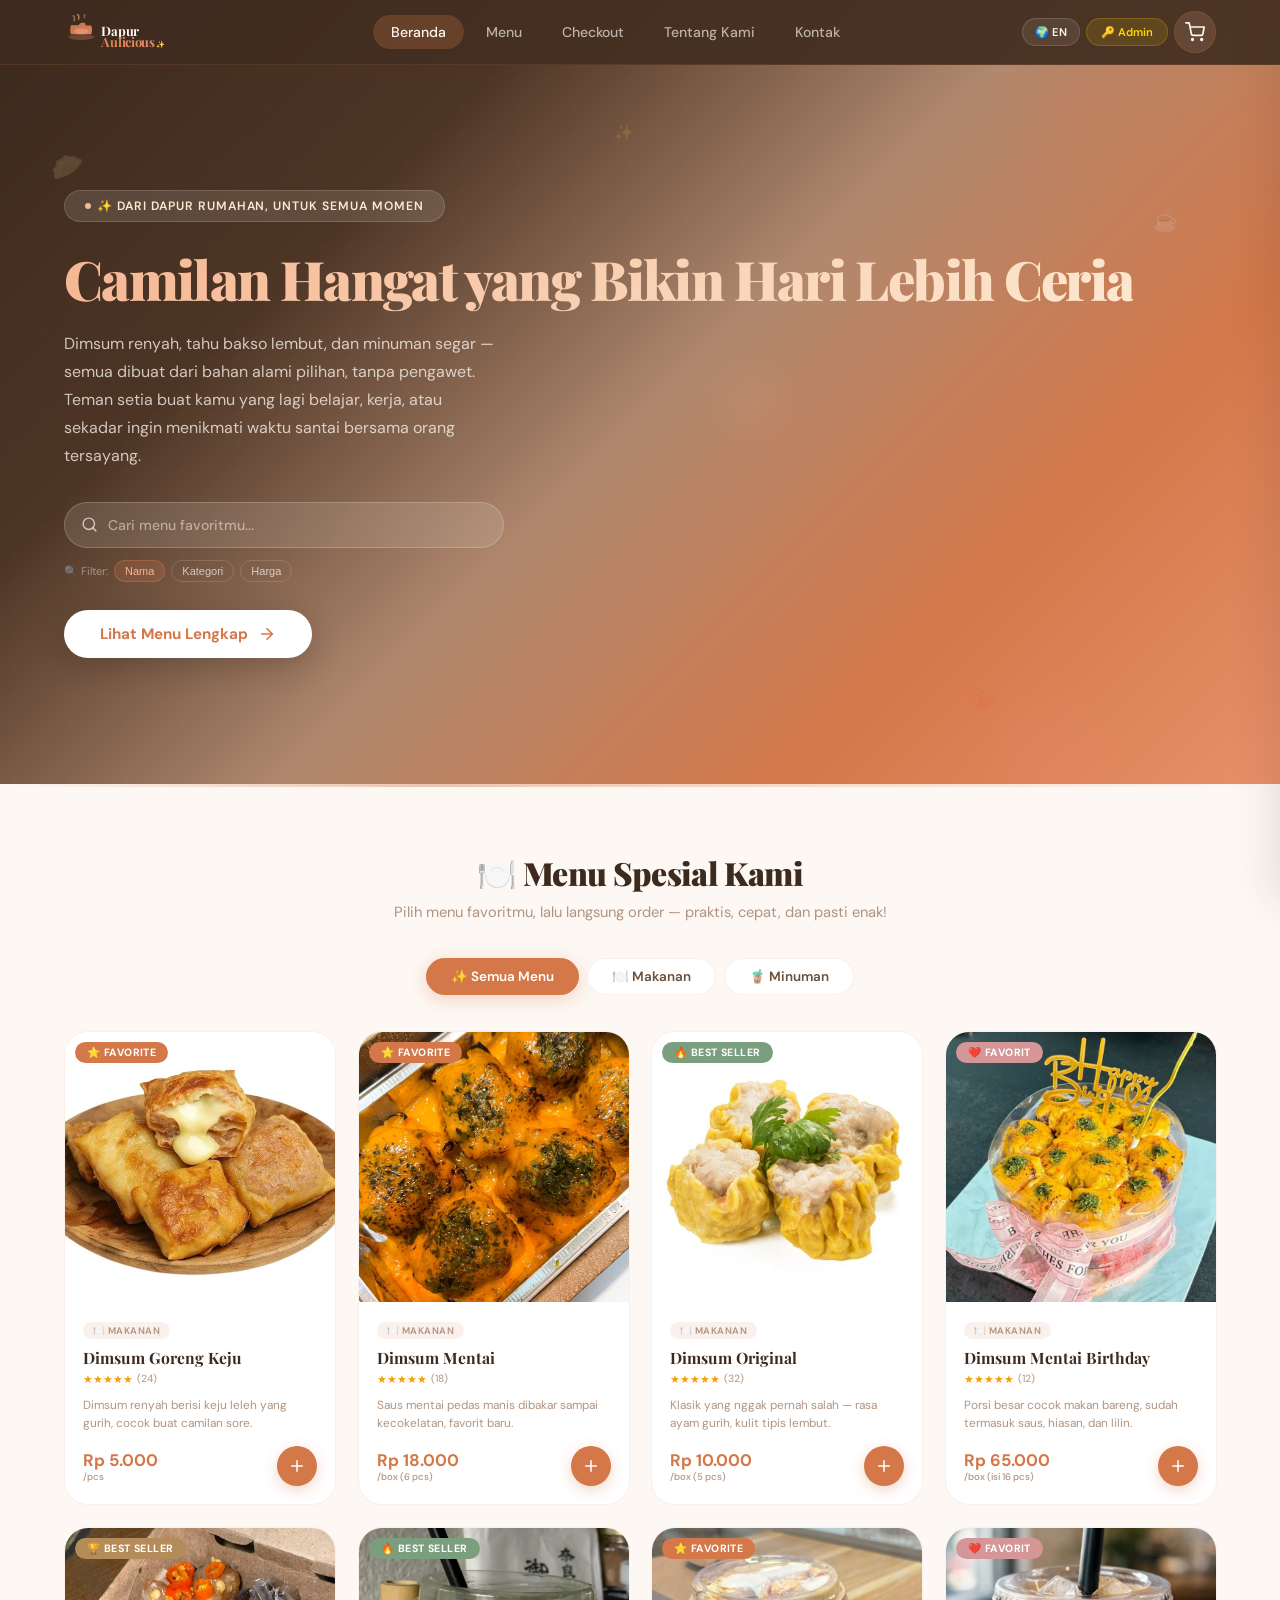
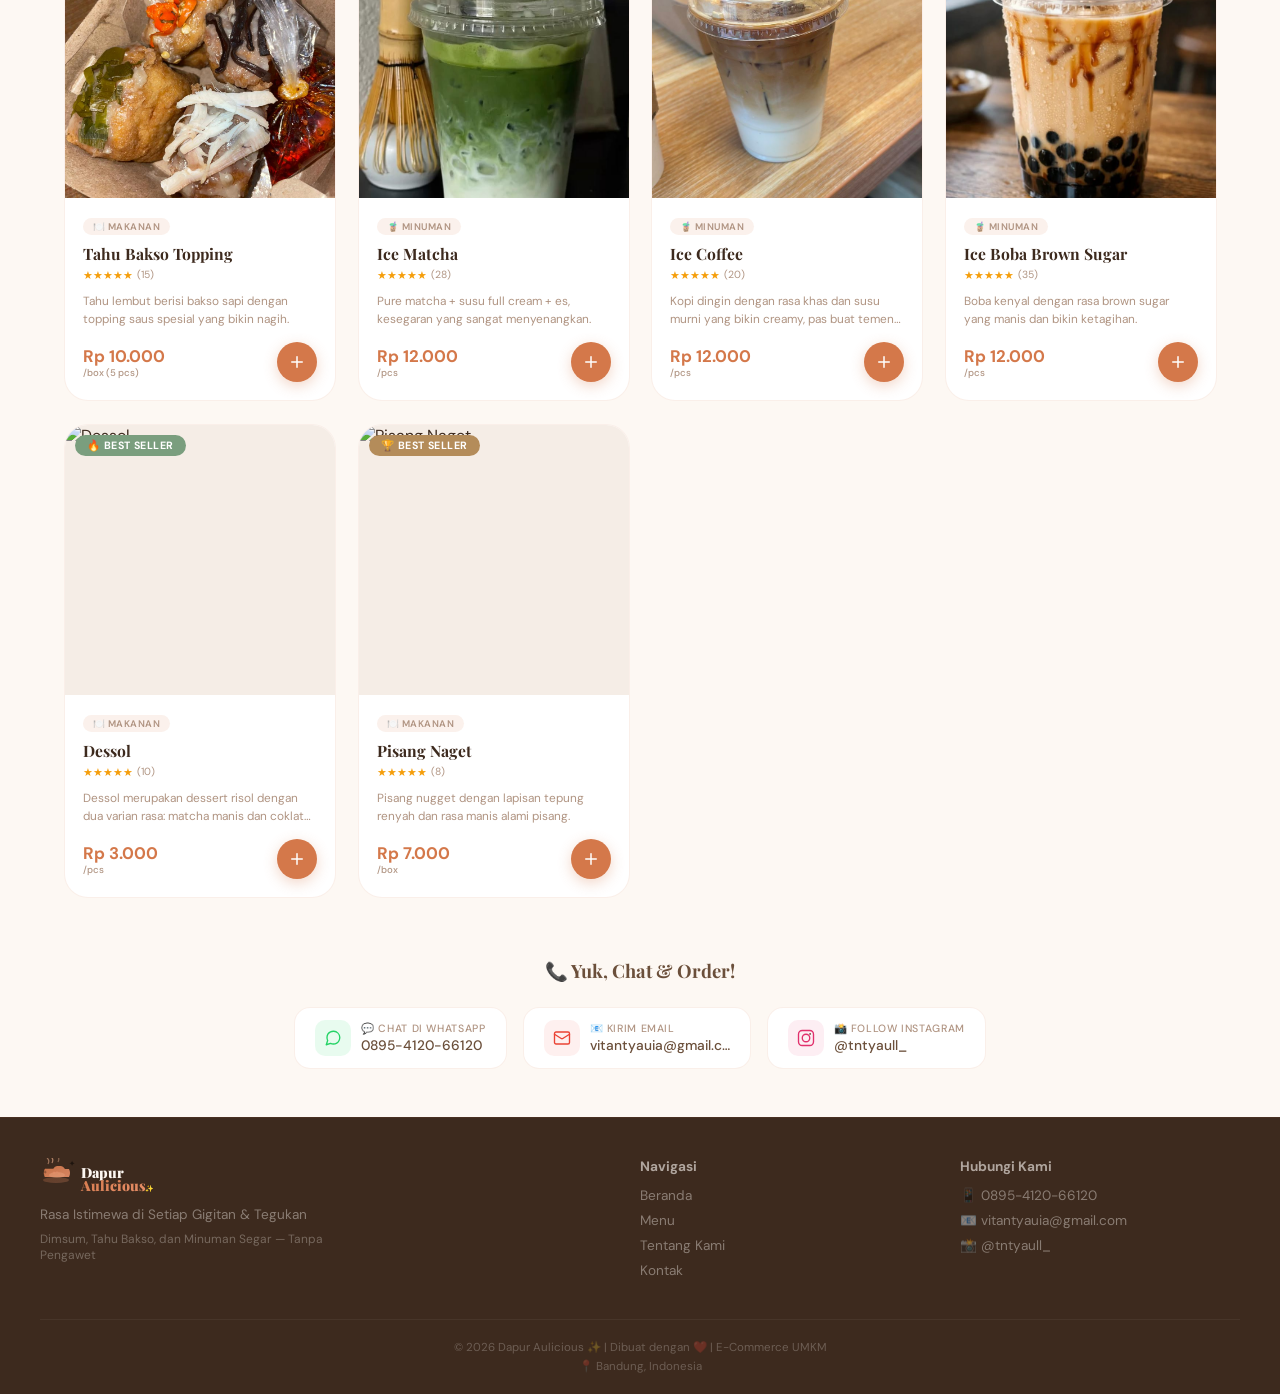
==== commit 88844647: "Add files via upload" ====
--- a/index.html
+++ b/index.html
@@ -6,11 +6,12 @@
     <title>Dapur Aulicious✨ - Camilan Rumahan Penuh Cinta</title>
     <meta name="description" content="Dapur Aulicious - Jual dimsum, tahu bakso, dan minuman segar berkualitas tanpa pengawet. Camilan hangat dari dapur rumahan." />
 
+    <!-- ===== GOOGLE FONTS ===== -->
     <link rel="preconnect" href="https://fonts.googleapis.com" />
     <link href="https://fonts.googleapis.com/css2?family=Playfair+Display:wght@700;900&family=DM+Sans:wght@400;500;600;700&display=swap" rel="stylesheet" />
     
     <!-- ===== CSS EXTERNAL ===== -->
-    <link rel="stylesheet" href="css/style.css" />
+    <link rel="stylesheet" href="style.css" />
 
     <!-- ===== CHART.JS ===== -->
     <script src="https://cdn.jsdelivr.net/npm/chart.js@4.4.0/dist/chart.umd.min.js"></script>
@@ -739,15 +740,6 @@
     </div>
 
     <!-- ===== JAVASCRIPT EXTERNAL ===== -->
-    <script src="js/script.js"></script>
-    
-    <!-- ===== INISIALISASI ===== -->
-    <script>
-        document.addEventListener('DOMContentLoaded', function() {
-            console.log('📊 Google Analytics Dummy Terintegrasi');
-            console.log('📊 Metrik yang dipantau: Page Views, Add to Cart, Checkout, Search, Purchase');
-            console.log('✅ Dapur Aulicious ✨ siap digunakan!');
-        });
-    </script>
+    <script src="script.js"></script>
 </body>
 </html>
--- a/style.css
+++ b/style.css
@@ -0,0 +1,3115 @@
+/* ========================================
+   DAPUR AULICIOUS ✨ - STYLE.CSS
+   ======================================== */
+
+/* ===== RESET & VARIABEL ===== */
+*, *::before, *::after {
+    margin: 0;
+    padding: 0;
+    box-sizing: border-box;
+}
+
+:root {
+    --primary: #d4784a;
+    --primary-light: #e8906a;
+    --primary-lighter: #f5b692;
+    --primary-pale: rgba(212, 120, 74, 0.10);
+    --bg: #fdf8f3;
+    --card: #ffffff;
+    --dark: #3d2a1e;
+    --dark-mid: #6b4f3a;
+    --muted: #b09482;
+    --border: rgba(212, 120, 74, 0.12);
+    --shadow-sm: 0 2px 12px rgba(61, 42, 30, 0.06);
+    --shadow-md: 0 8px 32px rgba(61, 42, 30, 0.08);
+    --shadow-lg: 0 16px 48px rgba(61, 42, 30, 0.12);
+    --radius: 16px;
+    --radius-lg: 24px;
+    --radius-full: 999px;
+    --transition: 0.35s cubic-bezier(0.22, 1, 0.36, 1);
+    --success: #4caf84;
+    --warning: #e8b86d;
+    --danger: #e8837a;
+    --info: #6a9ec9;
+    --discount: #e07070;
+}
+
+/* ===== BASE ===== */
+html { scroll-behavior: smooth; }
+
+body {
+    font-family: 'DM Sans', sans-serif;
+    background: var(--bg);
+    color: var(--dark);
+    overflow-x: hidden;
+    opacity: 0;
+    animation: bodyIn .7s ease forwards;
+}
+
+@keyframes bodyIn { to { opacity: 1; } }
+
+/* ===== UTILITY ===== */
+.kartu-price .satuan {
+    display: block;
+    font-size: .6rem;
+    font-weight: 500;
+    color: var(--muted);
+    margin-top: 1px;
+}
+
+/* ===== RASA SELECTOR ===== */
+.rasa-selector {
+    display: none;
+    gap: 16px;
+    flex-wrap: wrap;
+    margin-bottom: 20px;
+    align-items: center;
+}
+.rasa-selector.show { display: flex; }
+
+.rasa-selector .rasa-label {
+    font-weight: 600;
+    font-size: .85rem;
+    color: var(--dark-mid);
+    display: flex;
+    align-items: center;
+    width: 100%;
+    margin-bottom: 4px;
+}
+
+.rasa-options-grid {
+    display: flex;
+    gap: 16px;
+    flex-wrap: wrap;
+    width: 100%;
+}
+
+.rasa-option {
+    display: flex;
+    flex-direction: column;
+    align-items: center;
+    gap: 8px;
+    padding: 12px 16px 14px;
+    border: 2px solid var(--border);
+    border-radius: var(--radius);
+    cursor: pointer;
+    transition: all .3s ease;
+    background: var(--bg);
+    font-family: 'DM Sans', sans-serif;
+    font-size: .8rem;
+    font-weight: 500;
+    color: var(--dark-mid);
+    min-width: 120px;
+    flex: 1;
+    max-width: 200px;
+}
+
+.rasa-option:hover {
+    border-color: var(--primary-lighter);
+    transform: translateY(-2px);
+    box-shadow: var(--shadow-sm);
+}
+
+.rasa-option.selected {
+    border-color: var(--primary);
+    background: var(--primary-pale);
+    color: var(--primary);
+    font-weight: 600;
+    box-shadow: 0 0 0 3px rgba(212, 120, 74, 0.15);
+}
+
+.rasa-option .rasa-gambar {
+    width: 80px;
+    height: 80px;
+    border-radius: 12px;
+    object-fit: cover;
+    background: #f5ede6;
+    border: 1px solid var(--border);
+    transition: all .3s ease;
+}
+
+.rasa-option.selected .rasa-gambar {
+    border-color: var(--primary);
+    box-shadow: 0 0 0 2px var(--primary);
+}
+
+.rasa-option .rasa-nama {
+    font-size: .8rem;
+    font-weight: 600;
+    text-align: center;
+}
+
+.rasa-option .rasa-dot {
+    width: 10px;
+    height: 10px;
+    border-radius: 50%;
+    flex-shrink: 0;
+    display: inline-block;
+    margin-right: 4px;
+}
+
+.rasa-option .rasa-dot.matcha { background: #7cb342; }
+.rasa-option .rasa-dot.coklat-keju { background: linear-gradient(135deg, #8d6e63, #d4a373); }
+
+/* ===== NAVBAR ===== */
+.navbar {
+    position: fixed;
+    top: 0;
+    left: 0;
+    right: 0;
+    z-index: 100;
+    background: linear-gradient(135deg, #3d2a1e 0%, #4d3525 100%);
+    border-bottom: 1px solid rgba(212, 120, 74, 0.15);
+}
+
+.nav-inner {
+    max-width: 1200px;
+    margin: 0 auto;
+    padding: 0 24px;
+    height: 64px;
+    display: flex;
+    align-items: center;
+    justify-content: space-between;
+    gap: 8px;
+}
+
+.nav-brand {
+    font-family: 'Playfair Display', serif;
+    font-weight: 900;
+    font-size: 1.3rem;
+    color: #fdf8f3;
+    text-decoration: none;
+    letter-spacing: -.02em;
+    display: flex;
+    align-items: center;
+    gap: 8px;
+    cursor: pointer;
+    flex-shrink: 0;
+}
+
+.nav-brand .logo-svg {
+    height: 36px;
+    width: auto;
+    display: block;
+}
+
+.nav-links {
+    display: flex;
+    align-items: center;
+    gap: 4px;
+}
+
+.nav-links a {
+    color: rgba(253, 248, 243, 0.65);
+    text-decoration: none;
+    font-size: .88rem;
+    font-weight: 500;
+    padding: 8px 18px;
+    border-radius: var(--radius-full);
+    transition: all .3s ease;
+    cursor: pointer;
+}
+
+.nav-links a:hover,
+.nav-links a.active {
+    color: #fdf8f3;
+    background: rgba(245, 182, 146, 0.2);
+}
+
+.nav-links a.active {
+    background: rgba(212, 120, 74, 0.25);
+}
+
+.nav-right {
+    display: flex;
+    align-items: center;
+    gap: 6px;
+}
+
+.lang-toggle {
+    background: rgba(255, 255, 255, 0.08);
+    border: 1px solid rgba(255, 255, 255, 0.15);
+    border-radius: var(--radius-full);
+    padding: 6px 12px;
+    color: #fdf8f3;
+    font-size: .7rem;
+    font-weight: 600;
+    cursor: pointer;
+    transition: all .3s ease;
+    font-family: 'DM Sans', sans-serif;
+    white-space: nowrap;
+}
+
+.lang-toggle:hover { background: rgba(255, 255, 255, 0.15); }
+
+.admin-login-btn {
+    background: rgba(255, 215, 0, 0.12);
+    border: 1px solid rgba(255, 215, 0, 0.2);
+    border-radius: var(--radius-full);
+    padding: 6px 14px;
+    color: #ffd700;
+    font-size: .7rem;
+    font-weight: 600;
+    cursor: pointer;
+    transition: all .3s ease;
+    font-family: 'DM Sans', sans-serif;
+    white-space: nowrap;
+}
+
+.admin-login-btn:hover { background: rgba(255, 215, 0, 0.2); }
+
+.admin-login-btn.logged {
+    background: rgba(76, 175, 132, 0.15);
+    border-color: rgba(76, 175, 132, 0.3);
+    color: #4caf84;
+}
+
+.nav-cart-btn {
+    position: relative;
+    background: rgba(245, 182, 146, 0.15);
+    border: 1px solid rgba(212, 120, 74, 0.2);
+    border-radius: 50%;
+    width: 42px;
+    height: 42px;
+    display: flex;
+    align-items: center;
+    justify-content: center;
+    cursor: pointer;
+    transition: all .3s ease;
+    color: #fdf8f3;
+    text-decoration: none;
+    flex-shrink: 0;
+}
+
+.nav-cart-btn:hover {
+    background: rgba(212, 120, 74, 0.3);
+    transform: scale(1.06);
+}
+
+.nav-cart-btn svg {
+    width: 20px;
+    height: 20px;
+    stroke: #fdf8f3;
+    fill: none;
+    stroke-width: 2;
+    stroke-linecap: round;
+    stroke-linejoin: round;
+}
+
+.nav-cart-badge {
+    position: absolute;
+    top: -4px;
+    right: -4px;
+    background: var(--primary-light);
+    color: #fff;
+    font-size: .62rem;
+    font-weight: 700;
+    width: 20px;
+    height: 20px;
+    border-radius: 50%;
+    display: flex;
+    align-items: center;
+    justify-content: center;
+    border: 2px solid #3d2a1e;
+    transform: scale(0);
+    transition: transform .3s cubic-bezier(0.34, 1.56, 0.64, 1);
+}
+
+.nav-cart-badge.show { transform: scale(1); }
+.nav-cart-badge.pop { animation: badgePop .4s ease; }
+
+@keyframes badgePop {
+    0% { transform: scale(1); }
+    40% { transform: scale(1.35); }
+    100% { transform: scale(1); }
+}
+
+.nav-toggle {
+    display: none;
+    background: none;
+    border: none;
+    cursor: pointer;
+    padding: 8px;
+    flex-direction: column;
+    gap: 5px;
+}
+
+.nav-toggle span {
+    display: block;
+    width: 22px;
+    height: 2px;
+    background: #fdf8f3;
+    border-radius: 2px;
+    transition: all .3s ease;
+}
+
+.nav-toggle.open span:nth-child(1) {
+    transform: rotate(45deg) translate(5px, 5px);
+}
+.nav-toggle.open span:nth-child(2) { opacity: 0; }
+.nav-toggle.open span:nth-child(3) {
+    transform: rotate(-45deg) translate(5px, -5px);
+}
+
+/* ===== LOGIN MODAL ===== */
+.login-modal {
+    position: fixed;
+    inset: 0;
+    background: rgba(61, 42, 30, 0.6);
+    backdrop-filter: blur(8px);
+    z-index: 300;
+    display: none;
+    align-items: center;
+    justify-content: center;
+}
+.login-modal.active { display: flex; }
+
+.login-modal .login-box {
+    background: var(--card);
+    padding: 40px;
+    border-radius: var(--radius-lg);
+    max-width: 420px;
+    width: 90%;
+    box-shadow: var(--shadow-lg);
+    animation: modalIn .4s ease;
+}
+
+@keyframes modalIn {
+    from { opacity: 0; transform: scale(.95) translateY(20px); }
+    to { opacity: 1; transform: scale(1) translateY(0); }
+}
+
+.login-modal .login-box .logo {
+    text-align: center;
+    font-family: 'Playfair Display', serif;
+    font-weight: 900;
+    font-size: 1.8rem;
+    color: var(--primary);
+    margin-bottom: 4px;
+}
+
+.login-modal .login-box .sub {
+    text-align: center;
+    color: var(--muted);
+    font-size: .85rem;
+    margin-bottom: 24px;
+}
+
+.login-modal .login-box .form-group { margin-bottom: 16px; }
+.login-modal .login-box .form-group label {
+    display: block;
+    font-weight: 600;
+    font-size: .8rem;
+    color: var(--dark-mid);
+    margin-bottom: 4px;
+}
+
+.login-modal .login-box .form-group input {
+    width: 100%;
+    padding: 12px 16px;
+    border: 1px solid var(--border);
+    border-radius: 10px;
+    font-family: 'DM Sans', sans-serif;
+    font-size: .9rem;
+    transition: all .3s ease;
+    background: var(--bg);
+}
+
+.login-modal .login-box .form-group input:focus {
+    outline: none;
+    border-color: var(--primary);
+    box-shadow: 0 0 0 3px var(--primary-pale);
+}
+
+.login-modal .login-box .login-error {
+    color: var(--danger);
+    font-size: .8rem;
+    text-align: center;
+    margin-bottom: 12px;
+    display: none;
+}
+.login-modal .login-box .login-error.show { display: block; }
+
+.login-modal .login-box .btn-login {
+    width: 100%;
+    padding: 14px;
+    background: var(--primary);
+    color: #fff;
+    border: none;
+    border-radius: var(--radius);
+    font-weight: 700;
+    font-family: 'DM Sans', sans-serif;
+    cursor: pointer;
+    transition: all .3s ease;
+    font-size: 1rem;
+}
+
+.login-modal .login-box .btn-login:hover {
+    background: var(--primary-light);
+    transform: translateY(-2px);
+    box-shadow: 0 4px 18px rgba(212, 120, 74, 0.3);
+}
+
+.login-modal .login-box .btn-close-login {
+    width: 100%;
+    padding: 10px;
+    background: transparent;
+    border: none;
+    color: var(--muted);
+    font-size: .85rem;
+    cursor: pointer;
+    margin-top: 8px;
+    font-family: 'DM Sans', sans-serif;
+}
+
+.login-modal .login-box .btn-close-login:hover { color: var(--dark); }
+
+.login-modal .login-box .security-badge {
+    text-align: center;
+    font-size: .7rem;
+    color: var(--muted);
+    margin-top: 16px;
+    padding-top: 16px;
+    border-top: 1px solid var(--border);
+}
+
+/* ===== ADMIN PANEL ===== */
+.admin-panel {
+    display: none;
+    max-width: 1200px;
+    margin: 80px auto 40px;
+    padding: 0 24px;
+}
+.admin-panel.active { display: block; }
+
+.admin-panel .panel-header {
+    display: flex;
+    justify-content: space-between;
+    align-items: center;
+    margin-bottom: 24px;
+    flex-wrap: wrap;
+    gap: 12px;
+}
+
+.admin-panel .panel-header .left h2 {
+    font-family: 'Playfair Display', serif;
+    font-weight: 900;
+    font-size: 1.8rem;
+    color: var(--dark);
+}
+
+.admin-panel .panel-header .left .admin-badge {
+    background: var(--primary);
+    color: #fff;
+    padding: 4px 16px;
+    border-radius: var(--radius-full);
+    font-size: .7rem;
+    font-weight: 600;
+    display: inline-block;
+    margin-top: 4px;
+}
+
+.admin-panel .panel-header .right { display: flex; gap: 8px; align-items: center; }
+
+.admin-panel .panel-header .right .logout-btn {
+    background: rgba(232, 131, 122, 0.15);
+    border: 1px solid rgba(232, 131, 122, 0.3);
+    color: var(--danger);
+    padding: 8px 20px;
+    border-radius: var(--radius-full);
+    font-weight: 600;
+    font-size: .8rem;
+    cursor: pointer;
+    transition: all .3s ease;
+    font-family: 'DM Sans', sans-serif;
+}
+
+.admin-panel .panel-header .right .logout-btn:hover {
+    background: rgba(232, 131, 122, 0.25);
+}
+
+.admin-panel .stats-grid {
+    display: grid;
+    grid-template-columns: repeat(4, 1fr);
+    gap: 16px;
+    margin-bottom: 24px;
+}
+
+.admin-panel .stat-card {
+    background: var(--card);
+    padding: 20px 24px;
+    border-radius: var(--radius);
+    border: 1px solid var(--border);
+    box-shadow: var(--shadow-sm);
+    transition: all .3s ease;
+}
+
+.admin-panel .stat-card:hover {
+    transform: translateY(-2px);
+    box-shadow: var(--shadow-md);
+}
+
+.admin-panel .stat-card .stat-icon { font-size: 1.5rem; margin-bottom: 6px; }
+.admin-panel .stat-card .stat-number {
+    font-family: 'Playfair Display', serif;
+    font-weight: 900;
+    font-size: 1.8rem;
+    color: var(--dark);
+}
+.admin-panel .stat-card .stat-label {
+    font-size: .75rem;
+    color: var(--muted);
+    font-weight: 500;
+    text-transform: uppercase;
+    letter-spacing: .05em;
+}
+
+.admin-panel .stat-card .stat-change {
+    font-size: .7rem;
+    font-weight: 600;
+    margin-top: 4px;
+    display: inline-block;
+    padding: 2px 10px;
+    border-radius: var(--radius-full);
+}
+
+.admin-panel .stat-card .stat-change.up {
+    background: rgba(76, 175, 132, 0.1);
+    color: var(--success);
+}
+.admin-panel .stat-card .stat-change.down {
+    background: rgba(232, 131, 122, 0.1);
+    color: var(--danger);
+}
+.admin-panel .stat-card .stat-change.neutral {
+    background: rgba(106, 158, 201, 0.1);
+    color: var(--info);
+}
+
+.admin-panel .chart-container {
+    background: var(--card);
+    padding: 24px;
+    border-radius: var(--radius);
+    border: 1px solid var(--border);
+    box-shadow: var(--shadow-sm);
+    margin-bottom: 24px;
+}
+
+.admin-panel .chart-container h3 {
+    font-family: 'Playfair Display', serif;
+    font-weight: 700;
+    font-size: 1.1rem;
+    margin-bottom: 16px;
+}
+
+.admin-panel .chart-grid {
+    display: grid;
+    grid-template-columns: 1fr 1fr;
+    gap: 24px;
+}
+
+.admin-panel .chart-box {
+    background: var(--card);
+    padding: 20px;
+    border-radius: var(--radius);
+    border: 1px solid var(--border);
+    box-shadow: var(--shadow-sm);
+}
+
+.admin-panel .chart-box h4 {
+    font-size: .9rem;
+    color: var(--dark-mid);
+    margin-bottom: 12px;
+    text-align: center;
+}
+
+.admin-panel .chart-box canvas {
+    max-height: 200px;
+    max-width: 100%;
+}
+
+.admin-panel .admin-tabs {
+    display: flex;
+    gap: 8px;
+    margin-bottom: 24px;
+    flex-wrap: wrap;
+}
+
+.admin-panel .admin-tabs .admin-tab {
+    padding: 10px 24px;
+    border-radius: var(--radius-full);
+    border: 1px solid var(--border);
+    background: var(--card);
+    font-weight: 600;
+    font-size: .85rem;
+    font-family: 'DM Sans', sans-serif;
+    color: var(--dark-mid);
+    cursor: pointer;
+    transition: all .3s ease;
+}
+
+.admin-panel .admin-tabs .admin-tab:hover {
+    border-color: var(--primary-lighter);
+    color: var(--primary);
+}
+
+.admin-panel .admin-tabs .admin-tab.active {
+    background: var(--primary);
+    border-color: var(--primary);
+    color: #fff;
+    box-shadow: 0 4px 18px rgba(212, 120, 74, 0.3);
+}
+
+.admin-panel .admin-tab-content { display: none; }
+.admin-panel .admin-tab-content.active { display: block; }
+
+.admin-panel .admin-grid {
+    display: grid;
+    grid-template-columns: 1fr 2fr;
+    gap: 24px;
+}
+
+.admin-panel .admin-form {
+    background: var(--card);
+    padding: 24px;
+    border-radius: var(--radius);
+    box-shadow: var(--shadow-sm);
+    border: 1px solid var(--border);
+}
+
+.admin-panel .admin-form h3 {
+    font-family: 'Playfair Display', serif;
+    font-weight: 700;
+    font-size: 1.1rem;
+    margin-bottom: 16px;
+}
+
+.admin-panel .admin-form .form-group { margin-bottom: 14px; }
+.admin-panel .admin-form .form-group label {
+    display: block;
+    font-weight: 600;
+    font-size: .8rem;
+    color: var(--dark-mid);
+    margin-bottom: 4px;
+}
+.admin-panel .admin-form .form-group label .required { color: var(--danger); }
+
+.admin-panel .admin-form .form-group input,
+.admin-panel .admin-form .form-group select,
+.admin-panel .admin-form .form-group textarea {
+    width: 100%;
+    padding: 10px 14px;
+    border: 1px solid var(--border);
+    border-radius: 8px;
+    font-family: 'DM Sans', sans-serif;
+    font-size: .85rem;
+    transition: all .3s ease;
+    background: var(--bg);
+}
+
+.admin-panel .admin-form .form-group input:focus,
+.admin-panel .admin-form .form-group select:focus,
+.admin-panel .admin-form .form-group textarea:focus {
+    outline: none;
+    border-color: var(--primary);
+    box-shadow: 0 0 0 3px var(--primary-pale);
+}
+
+.admin-panel .admin-form .form-group textarea {
+    resize: vertical;
+    min-height: 60px;
+}
+
+.admin-panel .admin-form .form-row {
+    display: grid;
+    grid-template-columns: 1fr 1fr;
+    gap: 12px;
+}
+
+.admin-panel .admin-form .btn-submit {
+    width: 100%;
+    padding: 12px;
+    background: var(--primary);
+    color: #fff;
+    border: none;
+    border-radius: var(--radius);
+    font-weight: 700;
+    font-family: 'DM Sans', sans-serif;
+    cursor: pointer;
+    transition: all .3s ease;
+    font-size: .9rem;
+}
+
+.admin-panel .admin-form .btn-submit:hover {
+    background: var(--primary-light);
+    transform: translateY(-2px);
+    box-shadow: 0 4px 18px rgba(212, 120, 74, 0.3);
+}
+
+.admin-panel .admin-form .btn-submit-secondary {
+    width: 100%;
+    padding: 10px;
+    background: transparent;
+    color: var(--muted);
+    border: 1px solid var(--border);
+    border-radius: var(--radius);
+    font-weight: 600;
+    font-family: 'DM Sans', sans-serif;
+    cursor: pointer;
+    transition: all .3s ease;
+    font-size: .85rem;
+    margin-top: 8px;
+}
+
+.admin-panel .admin-form .btn-submit-secondary:hover {
+    border-color: var(--danger);
+    color: var(--danger);
+    background: rgba(232, 131, 122, 0.05);
+}
+
+.admin-panel .product-list {
+    background: var(--card);
+    padding: 24px;
+    border-radius: var(--radius);
+    box-shadow: var(--shadow-sm);
+    border: 1px solid var(--border);
+}
+
+.admin-panel .product-list h3 {
+    font-family: 'Playfair Display', serif;
+    font-weight: 700;
+    font-size: 1.1rem;
+    margin-bottom: 16px;
+}
+
+.admin-panel .product-list .list-item {
+    display: flex;
+    align-items: center;
+    justify-content: space-between;
+    padding: 12px 0;
+    border-bottom: 1px solid var(--border);
+    gap: 12px;
+}
+.admin-panel .product-list .list-item:last-child { border-bottom: none; }
+
+.admin-panel .product-list .list-item .item-info {
+    display: flex;
+    align-items: center;
+    gap: 12px;
+    flex: 1;
+    min-width: 0;
+}
+
+.admin-panel .product-list .list-item .item-info img {
+    width: 50px;
+    height: 50px;
+    object-fit: cover;
+    border-radius: 8px;
+    background: #f5ede6;
+}
+
+.admin-panel .product-list .list-item .item-info .item-detail .item-name {
+    font-weight: 600;
+    font-size: .85rem;
+    color: var(--dark);
+}
+.admin-panel .product-list .list-item .item-info .item-detail .item-price {
+    font-size: .8rem;
+    color: var(--primary);
+    font-weight: 600;
+}
+.admin-panel .product-list .list-item .item-info .item-detail .item-stock {
+    font-size: .7rem;
+    color: var(--muted);
+}
+
+.admin-panel .product-list .list-item .item-actions {
+    display: flex;
+    gap: 6px;
+    flex-shrink: 0;
+}
+
+.admin-panel .product-list .list-item .item-actions button {
+    padding: 4px 12px;
+    border-radius: var(--radius-full);
+    border: none;
+    font-size: .7rem;
+    font-weight: 600;
+    cursor: pointer;
+    transition: all .2s ease;
+    font-family: 'DM Sans', sans-serif;
+}
+
+.admin-panel .product-list .list-item .item-actions .edit-btn {
+    background: var(--primary-pale);
+    color: var(--primary);
+}
+.admin-panel .product-list .list-item .item-actions .edit-btn:hover {
+    background: rgba(212, 120, 74, 0.2);
+}
+.admin-panel .product-list .list-item .item-actions .delete-btn {
+    background: rgba(232, 131, 122, 0.1);
+    color: var(--danger);
+}
+.admin-panel .product-list .list-item .item-actions .delete-btn:hover {
+    background: rgba(232, 131, 122, 0.2);
+}
+
+.admin-panel .product-list .list-item .item-stock-badge {
+    padding: 2px 10px;
+    border-radius: var(--radius-full);
+    font-size: .65rem;
+    font-weight: 600;
+}
+
+.admin-panel .product-list .list-item .item-stock-badge.in-stock {
+    background: rgba(76, 175, 132, 0.1);
+    color: var(--success);
+}
+.admin-panel .product-list .list-item .item-stock-badge.low-stock {
+    background: rgba(232, 184, 109, 0.1);
+    color: var(--warning);
+}
+.admin-panel .product-list .list-item .item-stock-badge.out-of-stock {
+    background: rgba(232, 131, 122, 0.1);
+    color: var(--danger);
+}
+
+.admin-panel .orders-container {
+    background: var(--card);
+    padding: 24px;
+    border-radius: var(--radius);
+    border: 1px solid var(--border);
+    box-shadow: var(--shadow-sm);
+}
+
+.admin-panel .orders-container h3 {
+    font-family: 'Playfair Display', serif;
+    font-weight: 700;
+    font-size: 1.1rem;
+    margin-bottom: 16px;
+}
+
+.admin-panel .orders-container .order-item {
+    padding: 16px;
+    border: 1px solid var(--border);
+    border-radius: var(--radius);
+    margin-bottom: 12px;
+    transition: all .3s ease;
+}
+
+.admin-panel .orders-container .order-item:hover {
+    border-color: var(--primary-lighter);
+    box-shadow: var(--shadow-sm);
+}
+
+.admin-panel .orders-container .order-item .order-header {
+    display: flex;
+    justify-content: space-between;
+    align-items: center;
+    flex-wrap: wrap;
+    gap: 8px;
+    margin-bottom: 8px;
+}
+
+.admin-panel .orders-container .order-item .order-header .order-id {
+    font-weight: 700;
+    font-size: .9rem;
+    color: var(--dark);
+}
+
+.admin-panel .orders-container .order-item .order-header .order-status {
+    padding: 4px 14px;
+    border-radius: var(--radius-full);
+    font-size: .7rem;
+    font-weight: 600;
+}
+
+.admin-panel .orders-container .order-item .order-header .order-status.pending {
+    background: rgba(232, 184, 109, 0.1);
+    color: var(--warning);
+}
+.admin-panel .orders-container .order-item .order-header .order-status.processed {
+    background: rgba(106, 158, 201, 0.1);
+    color: var(--info);
+}
+.admin-panel .orders-container .order-item .order-header .order-status.completed {
+    background: rgba(76, 175, 132, 0.1);
+    color: var(--success);
+}
+.admin-panel .orders-container .order-item .order-header .order-status.cancelled {
+    background: rgba(232, 131, 122, 0.1);
+    color: var(--danger);
+}
+
+.admin-panel .orders-container .order-item .order-detail {
+    display: grid;
+    grid-template-columns: 1fr 1fr 1fr;
+    gap: 12px;
+    font-size: .85rem;
+    color: var(--dark-mid);
+}
+
+.admin-panel .orders-container .order-item .order-detail .order-items {
+    grid-column: 1 / -1;
+}
+
+.admin-panel .orders-container .order-item .order-detail .order-items ul {
+    list-style: none;
+    padding-left: 0;
+}
+
+.admin-panel .orders-container .order-item .order-detail .order-items ul li {
+    padding: 2px 0;
+    font-size: .8rem;
+}
+
+.admin-panel .orders-container .order-item .order-total {
+    font-weight: 700;
+    color: var(--primary);
+    font-size: 1rem;
+}
+
+.admin-panel .orders-container .order-item .order-actions {
+    margin-top: 8px;
+    display: flex;
+    gap: 8px;
+    flex-wrap: wrap;
+}
+
+.admin-panel .orders-container .order-item .order-actions button {
+    padding: 4px 16px;
+    border-radius: var(--radius-full);
+    border: none;
+    font-size: .7rem;
+    font-weight: 600;
+    cursor: pointer;
+    transition: all .2s ease;
+    font-family: 'DM Sans', sans-serif;
+}
+
+.admin-panel .orders-container .order-item .order-actions .status-btn {
+    background: rgba(106, 158, 201, 0.1);
+    color: var(--info);
+}
+.admin-panel .orders-container .order-item .order-actions .status-btn:hover {
+    background: rgba(106, 158, 201, 0.2);
+}
+.admin-panel .orders-container .order-item .order-actions .delete-order-btn {
+    background: rgba(232, 131, 122, 0.1);
+    color: var(--danger);
+}
+.admin-panel .orders-container .order-item .order-actions .delete-order-btn:hover {
+    background: rgba(232, 131, 122, 0.2);
+}
+
+.admin-panel .orders-empty {
+    text-align: center;
+    padding: 40px 20px;
+    color: var(--muted);
+}
+
+.admin-panel .orders-empty span {
+    display: block;
+    font-size: 3rem;
+    margin-bottom: 8px;
+}
+
+/* ===== HERO ===== */
+.hero {
+    margin-top: 64px;
+    background: linear-gradient(135deg, #3d2a1e 0%, #4d3525 25%, #b0886e 50%, #d4784a 75%, #e8906a 100%);
+    position: relative;
+    overflow: hidden;
+    min-height: clamp(520px, 80vh, 720px);
+    display: flex;
+    align-items: center;
+}
+
+.hero::before {
+    content: '';
+    position: absolute;
+    inset: 0;
+    background-image: radial-gradient(circle, rgba(212, 120, 74, 0.06) 1px, transparent 1px);
+    background-size: 28px 28px;
+    pointer-events: none;
+    z-index: 0;
+}
+
+.hero::after {
+    content: '';
+    position: absolute;
+    top: 0;
+    left: -100%;
+    width: 60%;
+    height: 100%;
+    background: linear-gradient(90deg, transparent, rgba(245, 182, 146, 0.06), transparent);
+    animation: shimmerSweep 5s ease-in-out infinite;
+    pointer-events: none;
+    z-index: 0;
+}
+
+@keyframes shimmerSweep {
+    0% { left: -60%; }
+    100% { left: 120%; }
+}
+
+.hero-orb {
+    position: absolute;
+    border-radius: 50%;
+    pointer-events: none;
+    animation: floatOrb 6s ease-in-out infinite;
+    z-index: 0;
+}
+
+.hero-orb-1 {
+    width: 220px;
+    height: 220px;
+    top: -60px;
+    right: 80px;
+    background: radial-gradient(circle, rgba(212, 120, 74, 0.15) 0%, transparent 70%);
+    animation-delay: 0s;
+}
+
+.hero-orb-2 {
+    width: 160px;
+    height: 160px;
+    bottom: -40px;
+    right: 160px;
+    background: radial-gradient(circle, rgba(232, 131, 122, 0.12) 0%, transparent 70%);
+    animation-delay: 2s;
+}
+
+.hero-orb-3 {
+    width: 100px;
+    height: 100px;
+    top: 40%;
+    left: 55%;
+    background: radial-gradient(circle, rgba(245, 182, 146, 0.08) 0%, transparent 70%);
+    animation-delay: 1s;
+}
+
+@keyframes floatOrb {
+    0%, 100% { transform: translateY(0) scale(1); }
+    50% { transform: translateY(-20px) scale(1.06); }
+}
+
+.hero-particle {
+    position: absolute;
+    font-size: 22px;
+    animation: floatParticle ease-in-out infinite;
+    opacity: .15;
+    pointer-events: none;
+    user-select: none;
+    z-index: 0;
+}
+
+@keyframes floatParticle {
+    0%, 100% { transform: translateY(0px) rotate(0deg); opacity: .1; }
+    50% { transform: translateY(-18px) rotate(8deg); opacity: .2; }
+}
+
+.hero-inner {
+    max-width: 1200px;
+    margin: 0 auto;
+    padding: 60px 24px;
+    display: flex;
+    align-items: center;
+    gap: 40px;
+    width: 100%;
+    position: relative;
+    z-index: 2;
+}
+
+.hero-text { flex: 1; min-width: 0; }
+
+.hero-badge {
+    display: inline-flex;
+    align-items: center;
+    gap: 6px;
+    background: rgba(253, 248, 243, 0.12);
+    backdrop-filter: blur(12px);
+    -webkit-backdrop-filter: blur(12px);
+    border: 1px solid rgba(253, 248, 243, 0.15);
+    border-radius: var(--radius-full);
+    padding: 7px 20px;
+    font-size: .76rem;
+    font-weight: 600;
+    color: #fde8d0;
+    letter-spacing: .08em;
+    text-transform: uppercase;
+    margin-bottom: 24px;
+}
+
+.hero-badge-dot {
+    width: 6px;
+    height: 6px;
+    background: #f5b692;
+    border-radius: 50%;
+    animation: pulseDot 2s ease-in-out infinite;
+}
+
+@keyframes pulseDot {
+    0%, 100% { opacity: 1; transform: scale(1); }
+    50% { opacity: .5; transform: scale(.7); }
+}
+
+.hero-text h1 {
+    font-family: 'Playfair Display', serif;
+    font-weight: 900;
+    font-size: clamp(2rem, 5vw, 3.4rem);
+    color: #fdf8f3;
+    line-height: 1.2;
+    letter-spacing: -.03em;
+    margin-bottom: 18px;
+}
+
+.hero-text h1 span {
+    background: linear-gradient(135deg, #f5b692, #fde8d0);
+    -webkit-background-clip: text;
+    -webkit-text-fill-color: transparent;
+    background-clip: text;
+}
+
+.hero-text p {
+    color: rgba(253, 248, 243, 0.75);
+    font-size: clamp(.88rem, 1.8vw, 1rem);
+    line-height: 1.75;
+    max-width: 440px;
+    margin-bottom: 32px;
+}
+
+.hero-btn {
+    display: inline-flex;
+    align-items: center;
+    gap: 10px;
+    background: var(--card);
+    color: var(--primary);
+    text-decoration: none;
+    padding: 14px 36px;
+    border-radius: var(--radius-full);
+    font-size: .95rem;
+    font-weight: 700;
+    font-family: 'DM Sans', sans-serif;
+    box-shadow: 0 8px 32px rgba(0, 0, 0, 0.2);
+    transition: all var(--transition);
+    margin-top: 24px;
+    border: none;
+    cursor: pointer;
+}
+
+.hero-btn:hover {
+    transform: translateY(-3px) scale(1.03);
+    box-shadow: 0 14px 44px rgba(0, 0, 0, 0.25);
+}
+
+.hero-btn svg {
+    width: 18px;
+    height: 18px;
+    stroke: var(--primary);
+    fill: none;
+    stroke-width: 2.2;
+    stroke-linecap: round;
+    stroke-linejoin: round;
+}
+
+.hero-search {
+    margin-top: 24px;
+    display: flex;
+    flex-direction: column;
+    gap: 12px;
+    max-width: 440px;
+}
+
+.hero-search-box {
+    position: relative;
+    display: flex;
+    align-items: center;
+    background: rgba(253, 248, 243, 0.12);
+    backdrop-filter: blur(16px);
+    -webkit-backdrop-filter: blur(16px);
+    border: 1px solid rgba(253, 248, 243, 0.2);
+    border-radius: var(--radius-full);
+    padding: 0 16px;
+    transition: all .3s ease;
+}
+
+.hero-search-box:focus-within {
+    background: rgba(253, 248, 243, 0.18);
+    border-color: rgba(253, 248, 243, 0.4);
+    box-shadow: 0 4px 24px rgba(0, 0, 0, 0.12);
+}
+
+.hero-search-box svg {
+    width: 17px;
+    height: 17px;
+    stroke: rgba(253, 248, 243, 0.7);
+    fill: none;
+    stroke-width: 2;
+    stroke-linecap: round;
+    stroke-linejoin: round;
+    flex-shrink: 0;
+}
+
+.hero-search-box input {
+    flex: 1;
+    background: transparent;
+    border: none;
+    outline: none;
+    padding: 13px 10px;
+    font-size: .88rem;
+    font-family: 'DM Sans', sans-serif;
+    color: #fff;
+    font-weight: 500;
+}
+
+.hero-search-box input::placeholder {
+    color: rgba(253, 248, 243, 0.5);
+}
+
+.search-clear {
+    width: 28px;
+    height: 28px;
+    border-radius: 50%;
+    border: none;
+    background: rgba(253, 248, 243, 0.12);
+    cursor: pointer;
+    display: none;
+    align-items: center;
+    justify-content: center;
+    transition: all .2s ease;
+    flex-shrink: 0;
+}
+.search-clear.show { display: flex; }
+.search-clear:hover { background: rgba(253, 248, 243, 0.2); }
+
+.search-clear svg {
+    width: 13px;
+    height: 13px;
+    stroke: rgba(253, 248, 243, 0.8);
+    stroke-width: 2.5;
+}
+
+.filter-row {
+    display: flex;
+    align-items: center;
+    gap: 6px;
+    flex-wrap: wrap;
+    margin-bottom: 4px;
+}
+
+.filter-label {
+    font-size: 11px;
+    color: rgba(253, 248, 243, 0.45);
+    white-space: nowrap;
+}
+
+.filter-btn {
+    background: transparent;
+    border: 1px solid rgba(253, 248, 243, 0.15);
+    color: rgba(253, 248, 243, 0.7);
+    font-size: 11px;
+    padding: 4px 10px;
+    border-radius: 99px;
+    cursor: pointer;
+    transition: all .18s;
+}
+
+.filter-btn:hover,
+.filter-btn.active {
+    background: rgba(212, 120, 74, 0.2);
+    border-color: rgba(212, 120, 74, 0.4);
+    color: #f5b692;
+}
+
+/* ===== HERO IMAGE (stack) ===== */
+.hero-image {
+    flex: 1;
+    position: relative;
+    min-height: 380px;
+    display: flex;
+    align-items: center;
+    justify-content: center;
+}
+
+.hi-stack {
+    position: relative;
+    width: 100%;
+    height: 380px;
+}
+
+.hi {
+    position: absolute;
+    border-radius: 20px;
+    object-fit: cover;
+    display: block;
+    box-shadow: 0 12px 40px rgba(0, 0, 0, 0.3);
+    mask-image: radial-gradient(ellipse at center, black 60%, transparent 100%);
+    -webkit-mask-image: radial-gradient(ellipse at center, black 60%, transparent 100%);
+}
+
+.hi-1 {
+    width: 160px;
+    height: 200px;
+    top: 10px;
+    right: 20px;
+    z-index: 3;
+    transform: rotate(4deg);
+    animation: heroFloat 6s ease-in-out infinite;
+    --rot: 4deg;
+}
+.hi-2 {
+    width: 130px;
+    height: 165px;
+    top: 50%;
+    right: 42%;
+    z-index: 4;
+    transform: rotate(-6deg);
+    animation: heroFloat 7s ease-in-out .4s infinite;
+    --rot: -6deg;
+}
+.hi-3 {
+    width: 145px;
+    height: 185px;
+    bottom: 10px;
+    right: 10px;
+    z-index: 2;
+    transform: rotate(7deg);
+    animation: heroFloat 8s ease-in-out .8s infinite;
+    --rot: 7deg;
+}
+.hi-4 {
+    width: 110px;
+    height: 140px;
+    top: 5px;
+    right: 46%;
+    z-index: 5;
+    transform: rotate(-3deg);
+    animation: heroFloat 5.5s ease-in-out 1.2s infinite;
+    --rot: -3deg;
+}
+.hi-5 {
+    width: 100px;
+    height: 125px;
+    bottom: 20px;
+    right: 44%;
+    z-index: 1;
+    transform: rotate(5deg);
+    animation: heroFloat 9s ease-in-out 1.6s infinite;
+    --rot: 5deg;
+    opacity: .85;
+}
+
+@keyframes heroFloat {
+    0%, 100% { transform: rotate(var(--rot)) translateY(0); }
+    50% { transform: rotate(calc(var(--rot) + 2deg)) translateY(-10px); }
+}
+
+.hero-divider {
+    height: 3px;
+    background: linear-gradient(90deg, transparent, var(--primary), var(--primary-lighter), transparent);
+    opacity: .4;
+}
+
+/* ===== KATALOG ===== */
+.katalog {
+    max-width: 1200px;
+    margin: 0 auto;
+    padding: 64px 24px 40px;
+}
+
+.katalog-head {
+    text-align: center;
+    margin-bottom: 36px;
+}
+
+.katalog-head h2 {
+    font-family: 'Playfair Display', serif;
+    font-weight: 900;
+    font-size: clamp(1.5rem, 3.5vw, 2rem);
+    color: var(--dark);
+    letter-spacing: -.02em;
+    margin-bottom: 8px;
+}
+
+.katalog-head p {
+    color: var(--muted);
+    font-size: .92rem;
+}
+
+.katalog-tabs {
+    display: flex;
+    justify-content: center;
+    gap: 8px;
+    margin-bottom: 36px;
+    flex-wrap: wrap;
+}
+
+.tab {
+    background: var(--card);
+    border: 1px solid var(--border);
+    border-radius: var(--radius-full);
+    padding: 9px 24px;
+    font-size: .84rem;
+    font-weight: 600;
+    font-family: 'DM Sans', sans-serif;
+    color: var(--dark-mid);
+    cursor: pointer;
+    transition: all .3s ease;
+}
+
+.tab:hover {
+    border-color: var(--primary-lighter);
+    color: var(--primary);
+}
+
+.tab.active {
+    background: var(--primary);
+    border-color: var(--primary);
+    color: #fff;
+    box-shadow: 0 4px 18px rgba(212, 120, 74, 0.3);
+}
+
+.katalog-grid {
+    display: grid;
+    grid-template-columns: repeat(4, 1fr);
+    gap: 22px;
+}
+
+.kartu {
+    background: var(--card);
+    border-radius: var(--radius-lg);
+    overflow: hidden;
+    border: 1px solid var(--border);
+    transition: all var(--transition);
+    position: relative;
+    cursor: pointer;
+}
+
+.kartu:hover {
+    transform: translateY(-6px);
+    box-shadow: var(--shadow-lg);
+    border-color: rgba(212, 120, 74, 0.15);
+}
+
+.kartu-img {
+    position: relative;
+    width: 100%;
+    aspect-ratio: 1;
+    overflow: hidden;
+    background: #f5ede6;
+}
+
+.kartu-img img {
+    width: 100%;
+    height: 100%;
+    object-fit: cover;
+    display: block;
+    transition: transform .5s cubic-bezier(0.22, 1, 0.36, 1);
+}
+
+.kartu:hover .kartu-img img { transform: scale(1.08); }
+
+.kartu-badge {
+    position: absolute;
+    top: 10px;
+    left: 10px;
+    padding: 4px 12px;
+    border-radius: var(--radius-full);
+    font-size: .66rem;
+    font-weight: 700;
+    letter-spacing: .04em;
+    text-transform: uppercase;
+    color: #fff;
+}
+
+.kartu-badge.best { background: var(--primary); }
+.kartu-badge.new { background: #7a9e7e; }
+.kartu-badge.fav { background: #d49696; }
+.kartu-badge.pop { background: #b48c5a; }
+
+.kartu-body {
+    padding: 16px 18px 18px;
+}
+
+.kartu-name {
+    font-family: 'Playfair Display', serif;
+    font-weight: 700;
+    font-size: .98rem;
+    color: var(--dark);
+    margin-bottom: 4px;
+    line-height: 1.35;
+}
+
+.kartu-desc {
+    font-size: .74rem;
+    color: var(--muted);
+    line-height: 1.55;
+    margin-bottom: 14px;
+    display: -webkit-box;
+    -webkit-line-clamp: 2;
+    -webkit-box-orient: vertical;
+    overflow: hidden;
+}
+
+.kartu-category-tag {
+    display: inline-block;
+    font-size: .6rem;
+    font-weight: 600;
+    color: var(--muted);
+    background: var(--primary-pale);
+    padding: 2px 10px;
+    border-radius: var(--radius-full);
+    margin-bottom: 8px;
+    text-transform: uppercase;
+    letter-spacing: .05em;
+}
+
+.kartu-rating {
+    display: flex;
+    align-items: center;
+    gap: 4px;
+    margin-bottom: 10px;
+}
+
+.kartu-rating .stars {
+    color: #f59e0b;
+    font-size: .7rem;
+}
+
+.kartu-rating .stars .empty { color: #d1d5db; }
+.kartu-rating .count {
+    color: var(--muted);
+    font-size: .65rem;
+}
+
+.kartu-foot {
+    display: flex;
+    align-items: center;
+    justify-content: space-between;
+}
+
+.kartu-price {
+    font-weight: 700;
+    font-size: 1.05rem;
+    color: var(--primary);
+    display: flex;
+    flex-direction: column;
+    line-height: 1.2;
+}
+
+.kartu-price .harga-normal {
+    color: var(--primary);
+    font-weight: 700;
+    font-size: 1.05rem;
+}
+
+.kartu-price .harga-normal .satuan {
+    font-weight: 500;
+    font-size: .6rem;
+    color: var(--muted);
+}
+
+.kartu-price .promo-info {
+    font-size: .6rem;
+    color: var(--discount);
+    font-weight: 600;
+    display: block;
+    margin-top: 2px;
+}
+
+.kartu-cart {
+    width: 40px;
+    height: 40px;
+    border-radius: 50%;
+    background: var(--primary);
+    border: none;
+    cursor: pointer;
+    display: flex;
+    align-items: center;
+    justify-content: center;
+    transition: all .3s ease;
+    box-shadow: 0 4px 14px rgba(212, 120, 74, 0.3);
+    flex-shrink: 0;
+    position: relative;
+}
+
+.kartu-cart:hover {
+    background: var(--primary-light);
+    transform: scale(1.1);
+    box-shadow: 0 6px 22px rgba(212, 120, 74, 0.4);
+}
+
+.kartu-cart:active { transform: scale(.95); }
+
+.kartu-cart svg {
+    width: 18px;
+    height: 18px;
+    stroke: #fff;
+    fill: none;
+    stroke-width: 2;
+    stroke-linecap: round;
+    stroke-linejoin: round;
+}
+
+.kartu-qty-badge {
+    position: absolute;
+    top: -6px;
+    right: -6px;
+    background: var(--dark);
+    color: #fff;
+    font-size: .58rem;
+    font-weight: 700;
+    min-width: 18px;
+    height: 18px;
+    border-radius: 50%;
+    display: flex;
+    align-items: center;
+    justify-content: center;
+    border: 2px solid var(--card);
+    transform: scale(0);
+    transition: transform .3s cubic-bezier(0.34, 1.56, 0.64, 1);
+}
+.kartu-qty-badge.show { transform: scale(1); }
+
+.kartu.hidden { display: none; }
+.kartu.search-hidden { display: none; }
+.kartu.search-highlight {
+    box-shadow: 0 0 0 2px var(--primary), var(--shadow-md);
+}
+
+.kartu.show-in {
+    animation: kartuIn .4s cubic-bezier(0.22, 1, 0.36, 1) forwards;
+}
+
+@keyframes kartuIn {
+    from { opacity: 0; transform: translateY(16px) scale(.96); }
+    to { opacity: 1; transform: translateY(0) scale(1); }
+}
+
+.search-empty {
+    grid-column: 1 / -1;
+    text-align: center;
+    padding: 40px 20px;
+    color: var(--muted);
+    font-size: .9rem;
+}
+.search-empty span {
+    display: block;
+    font-size: 2rem;
+    margin-bottom: 8px;
+}
+
+/* ===== CART ===== */
+.cart-overlay {
+    position: fixed;
+    inset: 0;
+    background: rgba(61, 42, 30, 0.45);
+    backdrop-filter: blur(4px);
+    -webkit-backdrop-filter: blur(4px);
+    z-index: 150;
+    opacity: 0;
+    pointer-events: none;
+    transition: opacity .35s ease;
+}
+.cart-overlay.open {
+    opacity: 1;
+    pointer-events: auto;
+}
+
+.cart-panel {
+    position: fixed;
+    top: 0;
+    right: 0;
+    bottom: 0;
+    width: min(420px, 92vw);
+    background: var(--bg);
+    z-index: 160;
+    transform: translateX(100%);
+    transition: transform .4s cubic-bezier(0.22, 1, 0.36, 1);
+    display: flex;
+    flex-direction: column;
+    box-shadow: -8px 0 40px rgba(61, 42, 30, 0.12);
+}
+.cart-panel.open { transform: translateX(0); }
+
+.cart-header {
+    padding: 20px 24px;
+    display: flex;
+    align-items: center;
+    justify-content: space-between;
+    border-bottom: 1px solid var(--border);
+    flex-shrink: 0;
+    background: var(--card);
+}
+
+.cart-header h3 {
+    font-family: 'Playfair Display', serif;
+    font-weight: 900;
+    font-size: 1.2rem;
+    color: var(--dark);
+    display: flex;
+    align-items: center;
+    gap: 8px;
+}
+
+.cart-header h3 span {
+    background: var(--primary);
+    color: #fff;
+    font-family: 'DM Sans', sans-serif;
+    font-size: .68rem;
+    font-weight: 700;
+    padding: 2px 9px;
+    border-radius: var(--radius-full);
+}
+
+.cart-close {
+    width: 36px;
+    height: 36px;
+    border-radius: 50%;
+    border: 1px solid var(--border);
+    background: var(--bg);
+    cursor: pointer;
+    display: flex;
+    align-items: center;
+    justify-content: center;
+    transition: all .25s ease;
+}
+
+.cart-close:hover {
+    background: var(--primary-pale);
+    border-color: rgba(212, 120, 74, 0.2);
+}
+
+.cart-close svg {
+    width: 18px;
+    height: 18px;
+    stroke: var(--dark-mid);
+    fill: none;
+    stroke-width: 2.2;
+    stroke-linecap: round;
+    stroke-linejoin: round;
+}
+
+.cart-body {
+    flex: 1;
+    overflow-y: auto;
+    padding: 16px 20px;
+}
+
+.cart-body::-webkit-scrollbar { width: 4px; }
+.cart-body::-webkit-scrollbar-track { background: transparent; }
+.cart-body::-webkit-scrollbar-thumb {
+    background: rgba(212, 120, 74, 0.15);
+    border-radius: 4px;
+}
+
+.cart-empty {
+    display: flex;
+    flex-direction: column;
+    align-items: center;
+    justify-content: center;
+    height: 100%;
+    gap: 12px;
+    color: var(--muted);
+    text-align: center;
+    padding: 40px 20px;
+}
+
+.cart-empty svg {
+    width: 56px;
+    height: 56px;
+    stroke: rgba(176, 148, 130, 0.35);
+    fill: none;
+    stroke-width: 1.2;
+    stroke-linecap: round;
+    stroke-linejoin: round;
+}
+
+.cart-empty p { font-size: .9rem; font-weight: 500; }
+.cart-empty small {
+    font-size: .78rem;
+    color: rgba(176, 148, 130, 0.7);
+}
+
+.cart-item {
+    display: flex;
+    gap: 14px;
+    padding: 14px 0;
+    border-bottom: 1px solid var(--border);
+    animation: cartItemIn .35s ease forwards;
+}
+.cart-item:last-child { border-bottom: none; }
+
+@keyframes cartItemIn {
+    from { opacity: 0; transform: translateX(16px); }
+    to { opacity: 1; transform: translateX(0); }
+}
+
+.cart-item-img {
+    width: 64px;
+    height: 64px;
+    border-radius: 12px;
+    overflow: hidden;
+    flex-shrink: 0;
+    background: #f5ede6;
+}
+
+.cart-item-img img {
+    width: 100%;
+    height: 100%;
+    object-fit: cover;
+    display: block;
+}
+
+.cart-item-info {
+    flex: 1;
+    min-width: 0;
+    display: flex;
+    flex-direction: column;
+    justify-content: center;
+    gap: 4px;
+}
+
+.cart-item-name {
+    font-weight: 600;
+    font-size: .86rem;
+    color: var(--dark);
+    white-space: nowrap;
+    overflow: hidden;
+    text-overflow: ellipsis;
+}
+
+.cart-item-price {
+    font-size: .78rem;
+    color: var(--primary);
+    font-weight: 600;
+}
+
+.cart-item-bottom {
+    display: flex;
+    align-items: center;
+    justify-content: space-between;
+    margin-top: 4px;
+}
+
+.qty-ctrl {
+    display: flex;
+    align-items: center;
+    gap: 0;
+    background: var(--card);
+    border: 1px solid var(--border);
+    border-radius: var(--radius-full);
+    overflow: hidden;
+}
+
+.qty-btn {
+    width: 30px;
+    height: 30px;
+    border: none;
+    background: transparent;
+    cursor: pointer;
+    display: flex;
+    align-items: center;
+    justify-content: center;
+    font-size: 1rem;
+    font-weight: 600;
+    color: var(--dark-mid);
+    transition: all .2s ease;
+    font-family: 'DM Sans', sans-serif;
+}
+
+.qty-btn:hover {
+    background: var(--primary-pale);
+    color: var(--primary);
+}
+.qty-btn:active { transform: scale(.9); }
+
+.qty-val {
+    width: 32px;
+    text-align: center;
+    font-size: .82rem;
+    font-weight: 700;
+    color: var(--dark);
+    border-left: 1px solid var(--border);
+    border-right: 1px solid var(--border);
+    line-height: 30px;
+}
+
+.cart-item-subtotal {
+    font-weight: 700;
+    font-size: .88rem;
+    color: var(--dark);
+    white-space: nowrap;
+}
+
+.cart-item-remove {
+    width: 28px;
+    height: 28px;
+    border-radius: 50%;
+    border: none;
+    background: rgba(220, 80, 80, 0.08);
+    cursor: pointer;
+    display: flex;
+    align-items: center;
+    justify-content: center;
+    transition: all .2s ease;
+    flex-shrink: 0;
+    align-self: flex-start;
+    margin-top: 2px;
+}
+
+.cart-item-remove:hover { background: rgba(220, 80, 80, 0.15); }
+
+.cart-item-remove svg {
+    width: 14px;
+    height: 14px;
+    stroke: #c05050;
+    fill: none;
+    stroke-width: 2.2;
+    stroke-linecap: round;
+    stroke-linejoin: round;
+}
+
+.cart-footer {
+    flex-shrink: 0;
+    border-top: 1px solid var(--border);
+    background: var(--card);
+    padding: 20px 24px;
+    display: flex;
+    flex-direction: column;
+    gap: 14px;
+}
+
+.cart-total-row {
+    display: flex;
+    align-items: center;
+    justify-content: space-between;
+}
+
+.cart-total-label {
+    font-size: .88rem;
+    color: var(--muted);
+    font-weight: 500;
+}
+
+.cart-total-value {
+    font-family: 'Playfair Display', serif;
+    font-weight: 900;
+    font-size: 1.35rem;
+    color: var(--primary);
+}
+
+.cart-discount-info {
+    font-size: .75rem;
+    color: var(--discount);
+    font-weight: 600;
+    text-align: center;
+    padding: 4px 0;
+    background: rgba(224, 112, 112, 0.05);
+    border-radius: 8px;
+}
+
+.cart-total-row .total-diskon {
+    color: var(--discount);
+    font-size: .85rem;
+}
+
+.cart-wa-btn {
+    display: flex;
+    align-items: center;
+    justify-content: center;
+    gap: 10px;
+    width: 100%;
+    padding: 14px;
+    border-radius: var(--radius);
+    border: none;
+    background: #25D366;
+    color: #fff;
+    font-size: .92rem;
+    font-weight: 700;
+    font-family: 'DM Sans', sans-serif;
+    cursor: pointer;
+    transition: all .3s ease;
+    box-shadow: 0 4px 18px rgba(37, 211, 102, 0.3);
+}
+
+.cart-wa-btn:hover {
+    background: #1fb855;
+    transform: translateY(-2px);
+    box-shadow: 0 8px 28px rgba(37, 211, 102, 0.35);
+}
+.cart-wa-btn:active { transform: translateY(0) scale(.98); }
+
+.cart-wa-btn svg {
+    width: 20px;
+    height: 20px;
+    fill: #fff;
+    stroke: none;
+}
+
+.cart-clear-btn {
+    display: block;
+    width: 100%;
+    padding: 10px;
+    border-radius: var(--radius);
+    border: 1px solid var(--border);
+    background: transparent;
+    color: var(--muted);
+    font-size: .8rem;
+    font-weight: 600;
+    font-family: 'DM Sans', sans-serif;
+    cursor: pointer;
+    transition: all .25s ease;
+}
+
+.cart-clear-btn:hover {
+    border-color: rgba(220, 80, 80, 0.25);
+    color: #c05050;
+    background: rgba(220, 80, 80, 0.04);
+}
+
+/* ===== CHECKOUT ===== */
+.checkout-section {
+    max-width: 1100px;
+    margin: 40px auto 60px;
+    padding: 0 24px;
+    display: none;
+    grid-template-columns: 1fr 1fr;
+    gap: 40px;
+}
+.checkout-section.active { display: grid; }
+
+.checkout-form {
+    background: var(--card);
+    padding: 32px;
+    border-radius: var(--radius);
+    box-shadow: var(--shadow-md);
+}
+
+.checkout-form h2 {
+    font-family: 'Playfair Display', serif;
+    font-weight: 900;
+    font-size: 1.5rem;
+    margin-bottom: 24px;
+}
+
+.checkout-summary {
+    background: var(--card);
+    padding: 32px;
+    border-radius: var(--radius);
+    box-shadow: var(--shadow-md);
+    height: fit-content;
+    position: sticky;
+    top: 80px;
+}
+
+.checkout-summary h3 {
+    font-family: 'Playfair Display', serif;
+    font-weight: 900;
+    font-size: 1.2rem;
+    margin-bottom: 16px;
+}
+
+.form-group {
+    margin-bottom: 20px;
+}
+
+.form-group label {
+    display: block;
+    font-weight: 600;
+    font-size: .85rem;
+    color: var(--dark-mid);
+    margin-bottom: 6px;
+}
+
+.form-group label .required { color: #e74c3c; }
+
+.form-group input,
+.form-group select,
+.form-group textarea {
+    width: 100%;
+    padding: 12px 16px;
+    border: 1px solid var(--border);
+    border-radius: 10px;
+    font-family: 'DM Sans', sans-serif;
+    font-size: .9rem;
+    transition: all .3s ease;
+    background: var(--bg);
+}
+
+.form-group input:focus,
+.form-group select:focus,
+.form-group textarea:focus {
+    outline: none;
+    border-color: var(--primary);
+    box-shadow: 0 0 0 3px var(--primary-pale);
+}
+
+.form-group input.error,
+.form-group select.error,
+.form-group textarea.error {
+    border-color: #e74c3c;
+    box-shadow: 0 0 0 3px rgba(231, 76, 60, 0.1);
+}
+
+.form-group .error-msg {
+    color: #e74c3c;
+    font-size: .75rem;
+    margin-top: 4px;
+    display: none;
+}
+.form-group .error-msg.show { display: block; }
+
+.form-group textarea {
+    resize: vertical;
+    min-height: 80px;
+}
+
+.form-row {
+    display: grid;
+    grid-template-columns: 1fr 1fr;
+    gap: 16px;
+}
+
+.payment-methods {
+    display: grid;
+    grid-template-columns: 1fr 1fr;
+    gap: 12px;
+    margin-top: 8px;
+}
+
+.payment-option {
+    padding: 16px;
+    border: 2px solid var(--border);
+    border-radius: 12px;
+    cursor: pointer;
+    text-align: center;
+    transition: all .3s ease;
+    background: var(--bg);
+}
+
+.payment-option:hover { border-color: var(--primary-lighter); }
+
+.payment-option.selected {
+    border-color: var(--primary);
+    background: var(--primary-pale);
+}
+
+.payment-option .payment-icon {
+    font-size: 2rem;
+    display: block;
+    margin-bottom: 4px;
+}
+
+.payment-option span {
+    display: block;
+    font-size: .8rem;
+    font-weight: 600;
+    color: var(--dark-mid);
+}
+
+.checkout-btn {
+    width: 100%;
+    padding: 16px;
+    background: var(--primary);
+    color: #fff;
+    border: none;
+    border-radius: var(--radius);
+    font-size: 1rem;
+    font-weight: 700;
+    font-family: 'DM Sans', sans-serif;
+    cursor: pointer;
+    transition: all .3s ease;
+    margin-top: 8px;
+}
+
+.checkout-btn:hover {
+    background: var(--primary-light);
+    transform: translateY(-2px);
+    box-shadow: 0 8px 28px rgba(212, 120, 74, 0.3);
+}
+.checkout-btn:disabled {
+    opacity: .5;
+    cursor: not-allowed;
+    transform: none;
+}
+
+.summary-item {
+    display: flex;
+    gap: 12px;
+    padding: 12px 0;
+    border-bottom: 1px solid var(--border);
+}
+
+.summary-item img {
+    width: 50px;
+    height: 50px;
+    object-fit: cover;
+    border-radius: 8px;
+}
+
+.summary-item-info { flex: 1; }
+.summary-item-name {
+    font-weight: 600;
+    font-size: .85rem;
+}
+.summary-item-price {
+    color: var(--muted);
+    font-size: .8rem;
+}
+
+.summary-total {
+    margin-top: 16px;
+    padding-top: 16px;
+    border-top: 2px solid var(--border);
+    display: flex;
+    justify-content: space-between;
+    font-size: 1.2rem;
+    font-weight: 700;
+    flex-wrap: wrap;
+}
+
+.summary-total .total-price {
+    color: var(--primary);
+    font-size: 1.4rem;
+}
+
+.summary-total .total-diskon {
+    color: var(--discount);
+    font-size: 1rem;
+    width: 100%;
+    text-align: right;
+    font-weight: 600;
+}
+
+/* ===== SUCCESS MODAL ===== */
+.checkout-success-modal {
+    position: fixed;
+    inset: 0;
+    background: rgba(0, 0, 0, 0.5);
+    backdrop-filter: blur(4px);
+    z-index: 200;
+    display: none;
+    align-items: center;
+    justify-content: center;
+}
+
+.checkout-success-modal .modal-content {
+    background: #fff;
+    padding: 40px;
+    border-radius: 24px;
+    max-width: 400px;
+    width: 90%;
+    text-align: center;
+}
+
+.checkout-success-modal .modal-content .icon {
+    font-size: 64px;
+    margin-bottom: 16px;
+}
+
+.checkout-success-modal .modal-content h3 {
+    font-family: 'Playfair Display', serif;
+    color: var(--dark);
+}
+
+.checkout-success-modal .modal-content p {
+    color: var(--muted);
+    margin: 12px 0 24px;
+}
+
+.checkout-success-modal .modal-content button {
+    padding: 12px 32px;
+    background: var(--primary);
+    color: #fff;
+    border: none;
+    border-radius: var(--radius-full);
+    font-weight: 700;
+    cursor: pointer;
+}
+
+/* ===== BISNIS ===== */
+.bisnis-container {
+    max-width: 1100px;
+    margin: 80px auto 40px;
+    padding: 0 24px;
+}
+
+.bisnis-container h1 {
+    font-family: 'Playfair Display', serif;
+    font-weight: 900;
+    font-size: 2.2rem;
+    color: var(--dark);
+    text-align: center;
+    margin-bottom: 8px;
+}
+
+.bisnis-container .subtitle {
+    text-align: center;
+    color: var(--muted);
+    margin-bottom: 40px;
+}
+
+.bisnis-card {
+    background: var(--card);
+    border-radius: var(--radius);
+    padding: 28px 32px;
+    margin-bottom: 24px;
+    border: 1px solid var(--border);
+    box-shadow: var(--shadow-sm);
+    transition: all .3s ease;
+}
+
+.bisnis-card:hover {
+    box-shadow: var(--shadow-md);
+    transform: translateY(-2px);
+}
+
+.bisnis-card h2 {
+    font-family: 'Playfair Display', serif;
+    font-weight: 700;
+    font-size: 1.3rem;
+    color: var(--primary);
+    margin-bottom: 12px;
+    display: flex;
+    align-items: center;
+    gap: 10px;
+}
+
+.bisnis-card p,
+.bisnis-card li {
+    color: var(--dark-mid);
+    line-height: 1.8;
+    font-size: .95rem;
+}
+
+.bisnis-card ul {
+    list-style: none;
+    padding-left: 0;
+}
+
+.bisnis-card ul li::before {
+    content: "✦ ";
+    color: var(--primary);
+    font-weight: 700;
+}
+
+.bisnis-card .highlight {
+    background: var(--primary-pale);
+    padding: 2px 10px;
+    border-radius: 4px;
+    color: var(--primary);
+    font-weight: 600;
+}
+
+.bisnis-grid {
+    display: grid;
+    grid-template-columns: 1fr 1fr;
+    gap: 24px;
+}
+
+/* ===== KONTAK ===== */
+.kontak {
+    max-width: 1200px;
+    margin: 0 auto;
+    padding: 20px 24px 48px;
+}
+
+.kontak-label {
+    font-family: 'Playfair Display', serif;
+    font-weight: 700;
+    font-size: 1.15rem;
+    color: var(--dark-mid);
+    text-align: center;
+    margin-bottom: 24px;
+}
+
+.kontak-list {
+    display: flex;
+    justify-content: center;
+    gap: 16px;
+    flex-wrap: wrap;
+}
+
+.kontak-item {
+    display: flex;
+    align-items: center;
+    gap: 10px;
+    background: var(--card);
+    border: 1px solid var(--border);
+    border-radius: var(--radius);
+    padding: 12px 20px;
+    text-decoration: none;
+    color: var(--dark-mid);
+    font-size: .86rem;
+    font-weight: 500;
+    transition: all .3s ease;
+}
+
+.kontak-item:hover {
+    transform: translateY(-3px);
+    box-shadow: var(--shadow-md);
+    border-color: rgba(212, 120, 74, 0.18);
+    color: var(--primary);
+}
+
+.kontak-icon {
+    width: 36px;
+    height: 36px;
+    border-radius: 10px;
+    display: flex;
+    align-items: center;
+    justify-content: center;
+    flex-shrink: 0;
+}
+
+.kontak-icon svg {
+    width: 18px;
+    height: 18px;
+    stroke-width: 1.8;
+    fill: none;
+    stroke-linecap: round;
+    stroke-linejoin: round;
+}
+
+.kontak-item.wa .kontak-icon { background: rgba(37, 211, 102, 0.1); }
+.kontak-item.wa .kontak-icon svg { stroke: #25D366; }
+.kontak-item.gmail .kontak-icon { background: rgba(234, 67, 53, 0.08); }
+.kontak-item.gmail .kontak-icon svg { stroke: #EA4335; }
+.kontak-item.ig .kontak-icon { background: rgba(225, 48, 108, 0.08); }
+.kontak-item.ig .kontak-icon svg { stroke: #E1306C; }
+
+.kontak-text {
+    display: flex;
+    flex-direction: column;
+    gap: 1px;
+}
+
+.kontak-text span:first-child {
+    font-size: .66rem;
+    color: var(--muted);
+    text-transform: uppercase;
+    letter-spacing: .06em;
+    font-weight: 500;
+}
+
+.kontak-text span:last-child {
+    white-space: nowrap;
+    overflow: hidden;
+    text-overflow: ellipsis;
+    max-width: 140px;
+}
+
+/* ===== TOAST ===== */
+.toast-wrap {
+    position: fixed;
+    bottom: 28px;
+    left: 50%;
+    transform: translateX(-50%);
+    z-index: 200;
+    display: flex;
+    flex-direction: column;
+    align-items: center;
+    gap: 8px;
+    pointer-events: none;
+}
+
+.toast {
+    background: var(--dark);
+    backdrop-filter: blur(16px);
+    color: #fdf8f3;
+    padding: 12px 24px;
+    border-radius: 14px;
+    font-size: .82rem;
+    font-weight: 500;
+    box-shadow: 0 10px 40px rgba(0, 0, 0, 0.3);
+    border: 1px solid rgba(212, 120, 74, 0.2);
+    display: flex;
+    align-items: center;
+    gap: 8px;
+    pointer-events: auto;
+    opacity: 0;
+    transform: translateY(14px) scale(.95);
+    animation: toastIn .35s ease forwards;
+}
+
+.toast svg {
+    width: 16px;
+    height: 16px;
+    stroke: #4caf84;
+    fill: none;
+    stroke-width: 2.2;
+    stroke-linecap: round;
+    stroke-linejoin: round;
+    flex-shrink: 0;
+}
+
+@keyframes toastIn {
+    to { opacity: 1; transform: translateY(0) scale(1); }
+}
+
+@keyframes toastOut {
+    to { opacity: 0; transform: translateY(-10px) scale(.95); }
+}
+
+/* ===== FOOTER ===== */
+footer {
+    background: var(--dark);
+    color: rgba(253, 248, 243, 0.5);
+    padding: 40px 24px 20px;
+    border-top: 1px solid rgba(212, 120, 74, 0.08);
+}
+
+.footer-inner {
+    max-width: 1200px;
+    margin: 0 auto;
+    display: grid;
+    grid-template-columns: 2fr 1fr 1fr;
+    gap: 40px;
+}
+
+.footer-brand h3 {
+    font-family: 'Playfair Display', serif;
+    font-weight: 900;
+    font-size: 1.3rem;
+    color: #fdf8f3;
+    margin-bottom: 8px;
+    display: flex;
+    align-items: center;
+    gap: 10px;
+}
+
+.footer-brand .logo-footer {
+    height: 40px;
+    width: auto;
+    display: block;
+}
+
+.footer-brand p {
+    font-size: .85rem;
+    color: rgba(253, 248, 243, 0.4);
+    max-width: 300px;
+}
+
+.footer-links {
+    display: flex;
+    flex-direction: column;
+    gap: 8px;
+}
+
+.footer-links a {
+    color: rgba(253, 248, 243, 0.4);
+    text-decoration: none;
+    font-size: .85rem;
+    transition: color .3s ease;
+}
+
+.footer-links a:hover { color: #fdf8f3; }
+
+.footer-contact {
+    display: flex;
+    flex-direction: column;
+    gap: 8px;
+}
+
+.footer-contact a {
+    color: rgba(253, 248, 243, 0.4);
+    text-decoration: none;
+    font-size: .85rem;
+    transition: color .3s ease;
+    display: flex;
+    align-items: center;
+    gap: 8px;
+}
+
+.footer-contact a:hover { color: #fdf8f3; }
+
+.footer-copy {
+    grid-column: 1 / -1;
+    text-align: center;
+    padding-top: 20px;
+    border-top: 1px solid rgba(253, 248, 243, 0.05);
+    font-size: .72rem;
+    color: rgba(253, 248, 243, 0.25);
+}
+
+/* ===== PAGE DETAIL ===== */
+#page-detail {
+    max-width: 1200px;
+    margin: 80px auto 40px;
+    padding: 0 24px;
+}
+
+#page-detail .detail-container {
+    display: grid;
+    grid-template-columns: 1fr 1fr;
+    gap: 40px;
+    background: var(--card);
+    border-radius: var(--radius-lg);
+    padding: 32px;
+    box-shadow: var(--shadow-md);
+}
+
+#page-detail .detail-gallery .main-img {
+    width: 100%;
+    aspect-ratio: 1;
+    object-fit: cover;
+    border-radius: var(--radius);
+    background: #f5ede6;
+}
+
+#page-detail .detail-thumbs {
+    display: flex;
+    gap: 8px;
+    margin-top: 12px;
+}
+
+#page-detail .detail-thumbs img {
+    width: 60px;
+    height: 60px;
+    object-fit: cover;
+    border-radius: 8px;
+    cursor: pointer;
+    border: 2px solid transparent;
+    transition: all .25s ease;
+}
+
+#page-detail .detail-thumbs img.active {
+    border-color: var(--primary);
+}
+
+#page-detail .detail-info .category {
+    display: inline-block;
+    background: var(--primary-pale);
+    color: var(--primary);
+    padding: 4px 14px;
+    border-radius: var(--radius-full);
+    font-size: .75rem;
+    font-weight: 600;
+    margin-bottom: 12px;
+    text-transform: capitalize;
+}
+
+#page-detail .detail-info h1 {
+    font-family: 'Playfair Display', serif;
+    font-weight: 900;
+    font-size: 2rem;
+    color: var(--dark);
+    margin-bottom: 8px;
+}
+
+#page-detail .detail-info .rating {
+    display: flex;
+    align-items: center;
+    gap: 8px;
+    margin-bottom: 16px;
+}
+
+#page-detail .detail-info .rating .stars {
+    color: #f59e0b;
+    font-size: 1.1rem;
+}
+#page-detail .detail-info .rating .stars .empty { color: #d1d5db; }
+#page-detail .detail-info .rating span:last-child {
+    color: var(--muted);
+    font-size: .85rem;
+}
+
+#page-detail .detail-info .price {
+    font-size: 1.8rem;
+    font-weight: 700;
+    color: var(--primary);
+    margin-bottom: 4px;
+}
+#page-detail .detail-info .price .harga-normal { color: var(--primary); }
+#page-detail .detail-info .price .promo-info {
+    font-size: .85rem;
+    color: var(--discount);
+    font-weight: 600;
+    display: block;
+    margin-top: 4px;
+}
+
+#page-detail .detail-info .price-satuan {
+    font-size: .75rem;
+    color: var(--muted);
+    font-weight: 500;
+    margin-bottom: 16px;
+    display: block;
+}
+
+#page-detail .detail-info .description {
+    color: var(--dark-mid);
+    line-height: 1.8;
+    margin-bottom: 20px;
+}
+
+.detail-stok {
+    display: flex;
+    flex-wrap: wrap;
+    gap: 12px;
+    background: var(--bg);
+    padding: 12px 16px;
+    border-radius: 12px;
+    margin-bottom: 20px;
+}
+
+.detail-stok .stok-item {
+    font-size: .85rem;
+    background: var(--card);
+    padding: 4px 12px;
+    border-radius: var(--radius-full);
+    border: 1px solid var(--border);
+}
+
+.detail-stok .stok-item strong { color: var(--dark); }
+.detail-stok .stok-item .stok-tersedia { color: var(--success); }
+.detail-stok .stok-item .stok-habis { color: var(--danger); }
+
+#page-detail .detail-info .specs {
+    display: grid;
+    grid-template-columns: 1fr 1fr;
+    gap: 8px;
+    background: var(--bg);
+    padding: 16px;
+    border-radius: 12px;
+    margin-bottom: 24px;
+}
+
+#page-detail .detail-info .specs .spec-item { font-size: .85rem; }
+#page-detail .detail-info .specs .spec-item strong { color: var(--dark); }
+#page-detail .detail-info .specs .spec-item span { color: var(--muted); }
+
+#page-detail .detail-info .qty-selector {
+    display: flex;
+    align-items: center;
+    gap: 16px;
+    margin-bottom: 24px;
+}
+
+#page-detail .detail-info .qty-selector label {
+    font-weight: 600;
+    font-size: .85rem;
+    color: var(--dark-mid);
+}
+
+#page-detail .detail-info .qty-control {
+    display: flex;
+    align-items: center;
+    gap: 0;
+    background: var(--bg);
+    border: 1px solid var(--border);
+    border-radius: var(--radius-full);
+    overflow: hidden;
+}
+
+#page-detail .detail-info .qty-control button {
+    width: 34px;
+    height: 34px;
+    border: none;
+    background: transparent;
+    cursor: pointer;
+    font-size: 1.2rem;
+    font-weight: 600;
+    color: var(--dark-mid);
+    transition: all .2s ease;
+    font-family: 'DM Sans', sans-serif;
+}
+
+#page-detail .detail-info .qty-control button:hover {
+    background: var(--primary-pale);
+    color: var(--primary);
+}
+
+#page-detail .detail-info .qty-control .qty-value {
+    width: 36px;
+    text-align: center;
+    font-size: .95rem;
+    font-weight: 700;
+    color: var(--dark);
+    border-left: 1px solid var(--border);
+    border-right: 1px solid var(--border);
+    line-height: 34px;
+}
+
+#page-detail .detail-actions {
+    display: flex;
+    gap: 12px;
+    flex-wrap: wrap;
+}
+
+#page-detail .detail-actions .btn-primary {
+    flex: 1;
+    min-width: 180px;
+    padding: 14px 32px;
+    background: var(--primary);
+    color: #fff;
+    border: none;
+    border-radius: var(--radius-full);
+    font-weight: 700;
+    font-family: 'DM Sans', sans-serif;
+    cursor: pointer;
+    transition: all .3s ease;
+}
+
+#page-detail .detail-actions .btn-primary:hover {
+    background: var(--primary-light);
+    transform: translateY(-2px);
+    box-shadow: 0 6px 20px rgba(212, 120, 74, 0.3);
+}
+
+#page-detail .detail-actions .btn-secondary {
+    padding: 14px 24px;
+    border: 2px solid var(--border);
+    border-radius: var(--radius-full);
+    background: transparent;
+    font-weight: 600;
+    color: var(--dark-mid);
+    cursor: pointer;
+    transition: all .3s ease;
+    font-family: 'DM Sans', sans-serif;
+}
+
+#page-detail .detail-actions .btn-secondary:hover {
+    border-color: var(--primary);
+    color: var(--primary);
+    background: var(--primary-pale);
+}
+
+/* ===== REVIEWS ===== */
+.reviews-section {
+    max-width: 1200px;
+    margin: 40px auto;
+    padding: 0 24px;
+}
+
+.reviews-section h3 {
+    font-family: 'Playfair Display', serif;
+    font-weight: 900;
+    font-size: 1.3rem;
+    margin-bottom: 20px;
+}
+
+.review-item {
+    display: flex;
+    gap: 16px;
+    padding: 16px 0;
+    border-bottom: 1px solid var(--border);
+}
+
+.review-item .review-avatar {
+    width: 44px;
+    height: 44px;
+    border-radius: 50%;
+    background: var(--primary-pale);
+    color: var(--primary);
+    display: flex;
+    align-items: center;
+    justify-content: center;
+    font-weight: 700;
+    font-size: 1.2rem;
+    flex-shrink: 0;
+}
+
+.review-item .review-content { flex: 1; }
+.review-item .review-name {
+    font-weight: 600;
+    font-size: .9rem;
+}
+.review-item .review-stars {
+    color: #f59e0b;
+    font-size: .8rem;
+}
+.review-item .review-text {
+    color: var(--dark-mid);
+    font-size: .85rem;
+    margin: 4px 0;
+}
+.review-item .review-date {
+    color: var(--muted);
+    font-size: .7rem;
+}
+
+/* ===== RELATED PRODUCTS ===== */
+.related-products {
+    max-width: 1200px;
+    margin: 0 auto 60px;
+    padding: 0 24px;
+}
+
+.related-products h3 {
+    font-family: 'Playfair Display', serif;
+    font-weight: 900;
+    font-size: 1.3rem;
+    margin-bottom: 20px;
+}
+
+.related-grid {
+    display: grid;
+    grid-template-columns: repeat(4, 1fr);
+    gap: 20px;
+}
+
+.related-card {
+    background: var(--card);
+    border-radius: var(--radius);
+    overflow: hidden;
+    border: 1px solid var(--border);
+    cursor: pointer;
+    transition: all var(--transition);
+}
+
+.related-card:hover {
+    transform: translateY(-4px);
+    box-shadow: var(--shadow-md);
+}
+
+.related-card img {
+    width: 100%;
+    aspect-ratio: 1;
+    object-fit: cover;
+}
+
+.related-card .related-info { padding: 12px 16px; }
+.related-card .related-info h4 {
+    font-family: 'Playfair Display', serif;
+    font-weight: 700;
+    font-size: .9rem;
+    color: var(--dark);
+}
+
+.related-card .related-info .related-price {
+    font-weight: 700;
+    font-size: .85rem;
+    color: var(--primary);
+    margin-top: 4px;
+}
+
+/* ===== RESPONSIVE ===== */
+@media (max-width: 1024px) {
+    .katalog-grid { grid-template-columns: repeat(3, 1fr); gap: 18px; }
+    .checkout-section { grid-template-columns: 1fr; }
+    .footer-inner { grid-template-columns: 1fr 1fr; gap: 30px; }
+    .bisnis-grid { grid-template-columns: 1fr; }
+    .admin-panel .admin-grid { grid-template-columns: 1fr; }
+    .admin-panel .stats-grid { grid-template-columns: repeat(2, 1fr); }
+    .admin-panel .chart-grid { grid-template-columns: 1fr; }
+}
+
+@media (max-width: 768px) {
+    .nav-links {
+        position: fixed;
+        top: 64px;
+        left: 0;
+        right: 0;
+        background: linear-gradient(135deg, #3d2a1e, #4d3525);
+        flex-direction: column;
+        padding: 16px 20px 24px;
+        gap: 4px;
+        border-bottom: 1px solid rgba(212, 120, 74, 0.12);
+        transform: translateY(-110%);
+        opacity: 0;
+        transition: all .35s cubic-bezier(0.22, 1, 0.36, 1);
+        pointer-events: none;
+    }
+    .nav-links.open {
+        transform: translateY(0);
+        opacity: 1;
+        pointer-events: auto;
+    }
+    .nav-toggle { display: flex; }
+    .nav-inner { flex-wrap: nowrap; gap: 4px; }
+    .lang-toggle { font-size: .6rem; padding: 4px 8px; }
+    .admin-login-btn { font-size: .6rem; padding: 4px 8px; }
+    
+    .hero { min-height: auto; }
+    .hero-inner {
+        flex-direction: column;
+        padding: 48px 20px 40px;
+        gap: 32px;
+    }
+    .hero-text { text-align: center; }
+    .hero-text p { margin-left: auto; margin-right: auto; }
+    .hero-search { max-width: 100%; }
+    .hero-image {
+        width: 100%;
+        max-width: 340px;
+        min-height: 240px;
+        margin: 0 auto;
+    }
+    .hi-stack { height: 240px; }
+    .hi-1 { width: 110px; height: 140px; top: 0; right: 5%; }
+    .hi-2 { width: 90px; height: 115px; top: 40%; right: 38%; }
+    .hi-3 { width: 100px; height: 130px; bottom: 0; right: 8%; }
+    .hi-4 { width: 75px; height: 95px; top: 5%; right: 44%; }
+    .hi-5 { width: 70px; height: 88px; bottom: 10px; right: 42%; }
+    
+    .katalog-grid { grid-template-columns: repeat(2, 1fr); gap: 14px; }
+    .katalog { padding: 48px 16px 32px; }
+    
+    .kontak-list { flex-direction: column; align-items: center; }
+    .kontak-item { width: 100%; max-width: 300px; justify-content: center; }
+    .kontak-text { align-items: center; }
+    
+    .checkout-section { padding: 0 16px; }
+    .checkout-form { padding: 24px; }
+    .checkout-summary { position: static; }
+    .payment-methods { grid-template-columns: 1fr 1fr; }
+    .form-row { grid-template-columns: 1fr; }
+    
+    .footer-inner { grid-template-columns: 1fr; gap: 24px; text-align: center; }
+    .footer-brand p { max-width: 100%; }
+    .footer-links { align-items: center; }
+    .footer-contact { align-items: center; }
+    
+    .bisnis-grid { grid-template-columns: 1fr; }
+    .bisnis-container h1 { font-size: 1.8rem; }
+    
+    .admin-panel .admin-grid { grid-template-columns: 1fr; }
+    .admin-panel .stats-grid { grid-template-columns: 1fr 1fr; gap: 12px; }
+    .admin-panel .stat-card .stat-number { font-size: 1.4rem; }
+    .admin-panel .product-list .list-item { flex-wrap: wrap; }
+    .admin-panel .product-list .list-item .item-info { flex: 1 1 100%; }
+    .admin-panel .product-list .list-item .item-actions { width: 100%; justify-content: flex-end; }
+    .admin-panel .admin-form .form-row { grid-template-columns: 1fr; }
+    .admin-panel .orders-container .order-item .order-detail { grid-template-columns: 1fr; }
+    
+    #page-detail .detail-container { grid-template-columns: 1fr; padding: 20px; }
+    #page-detail .detail-info h1 { font-size: 1.6rem; }
+    #page-detail .detail-info .specs { grid-template-columns: 1fr; }
+    .related-grid { grid-template-columns: repeat(2, 1fr); }
+    #page-detail .detail-actions { flex-direction: column; }
+    #page-detail .detail-actions .btn-primary { min-width: unset; }
+}
+
+@media (max-width: 480px) {
+    .katalog-grid { grid-template-columns: repeat(2, 1fr); gap: 10px; }
+    .kartu-body { padding: 12px 12px 14px; }
+    .kartu-name { font-size: .88rem; }
+    .kartu-desc { font-size: .68rem; margin-bottom: 10px; -webkit-line-clamp: 1; }
+    .kartu-price { font-size: .92rem; }
+    .kartu-cart { width: 34px; height: 34px; }
+    .kartu-cart svg { width: 15px; height: 15px; }
+    .tab { padding: 7px 16px; font-size: .78rem; }
+    .cart-item-img { width: 52px; height: 52px; }
+    .cart-item-name { font-size: .8rem; }
+    .cart-item-subtotal { font-size: .82rem; }
+    .payment-methods { grid-template-columns: 1fr; }
+    .bisnis-card { padding: 20px; }
+    .bisnis-container h1 { font-size: 1.4rem; }
+    .admin-panel .stats-grid { grid-template-columns: 1fr 1fr; gap: 8px; }
+    .admin-panel .stat-card { padding: 14px 16px; }
+    .admin-panel .stat-card .stat-number { font-size: 1.2rem; }
+    .admin-panel .product-list .list-item .item-actions { flex-wrap: wrap; gap: 4px; }
+    .admin-panel .product-list .list-item .item-actions button { font-size: .65rem; padding: 3px 8px; }
+    .admin-panel .orders-container .order-item .order-header { flex-direction: column; align-items: flex-start; }
+    .related-grid { grid-template-columns: 1fr 1fr; gap: 12px; }
+}
+
+@media (prefers-reduced-motion: reduce) {
+    .hi, .hero-badge-dot { animation: none !important; }
+    body { animation: none !important; opacity: 1 !important; }
+    .kartu.show-in { animation: none !important; }
+    .cart-item { animation: none !important; }
+}
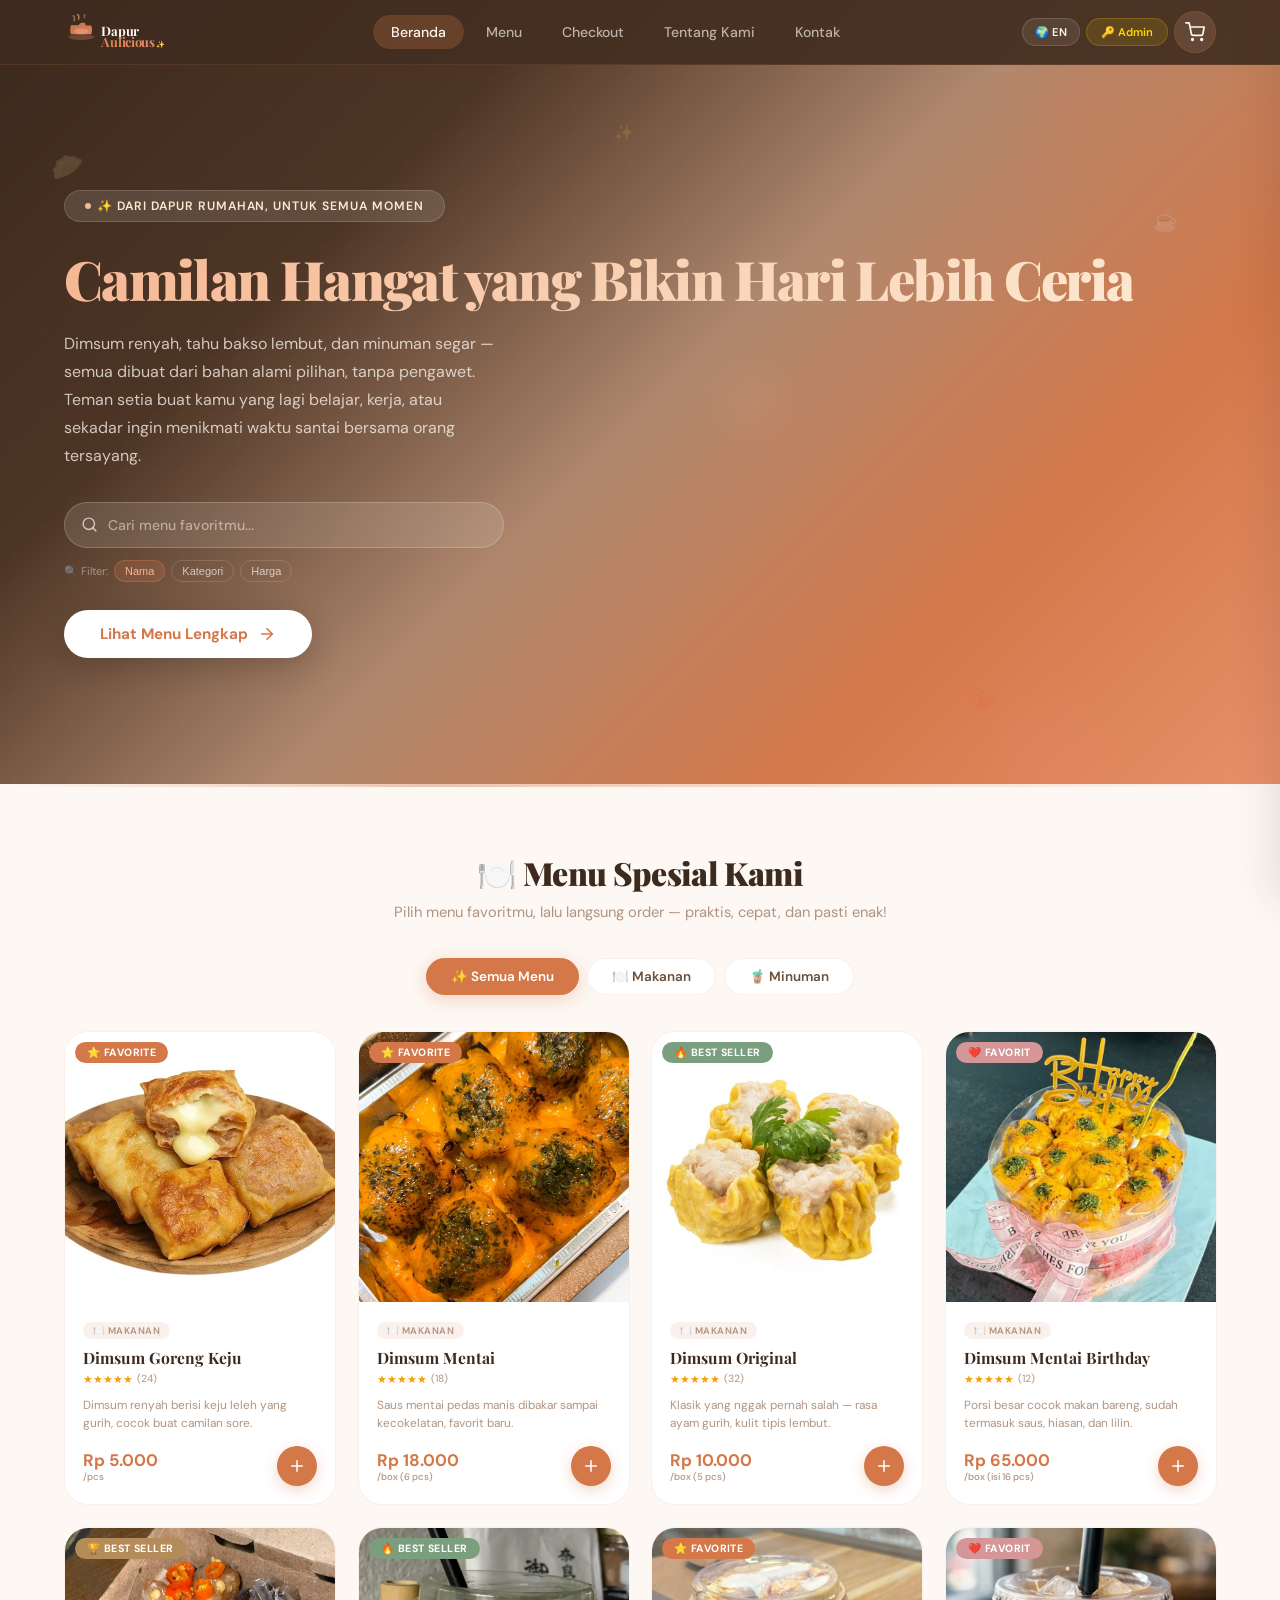
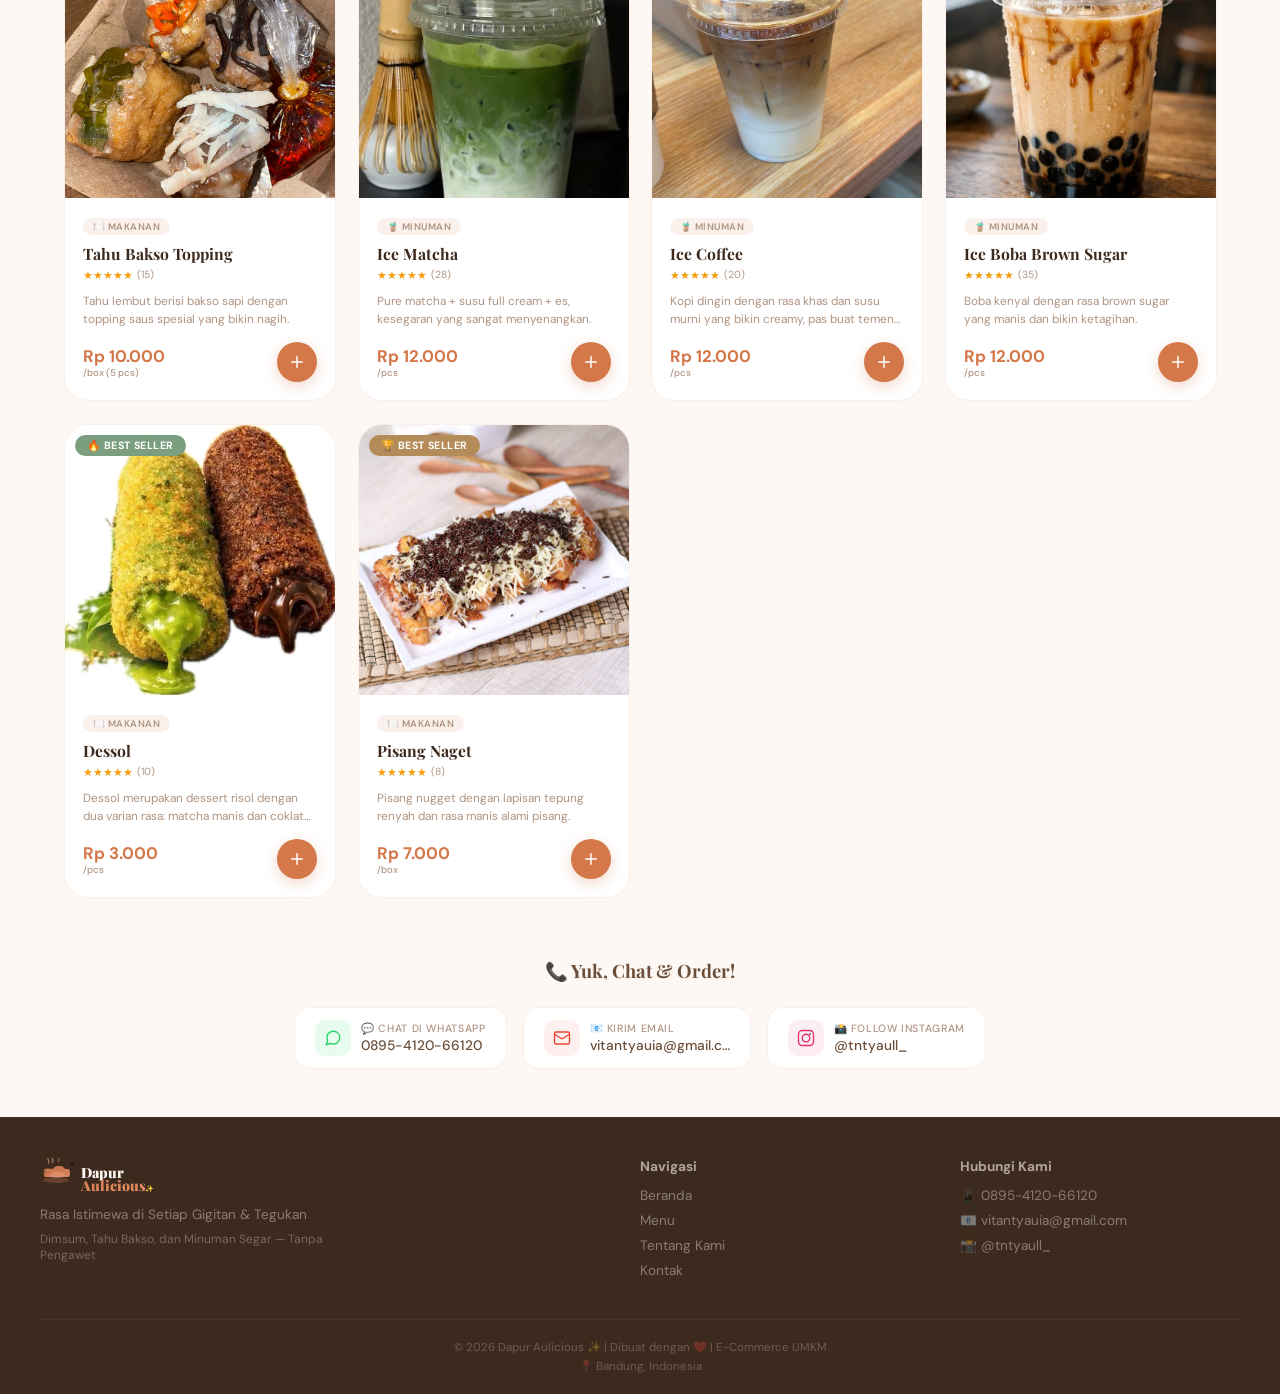
==== commit 0ae4a91e: "Add files via upload" ====
--- a/index.html
+++ b/index.html
@@ -186,11 +186,11 @@
             <div class="login-error" id="loginError">❌ Username atau password salah!</div>
             <div class="form-group">
                 <label>👤 Username</label>
-                <input type="text" id="loginUser" placeholder="admin" value="admin">
+                <input type="text" id="loginUser" placeholder="admin" >
             </div>
             <div class="form-group">
                 <label>🔑 Password</label>
-                <input type="password" id="loginPass" placeholder="••••••••" value="aulicious2026">
+                <input type="password" id="loginPass" placeholder="••••••••" >
             </div>
             <button class="btn-login" onclick="prosesLogin()">🚀 Login</button>
             <button class="btn-close-login" onclick="closeLogin()">✕ Tutup</button>
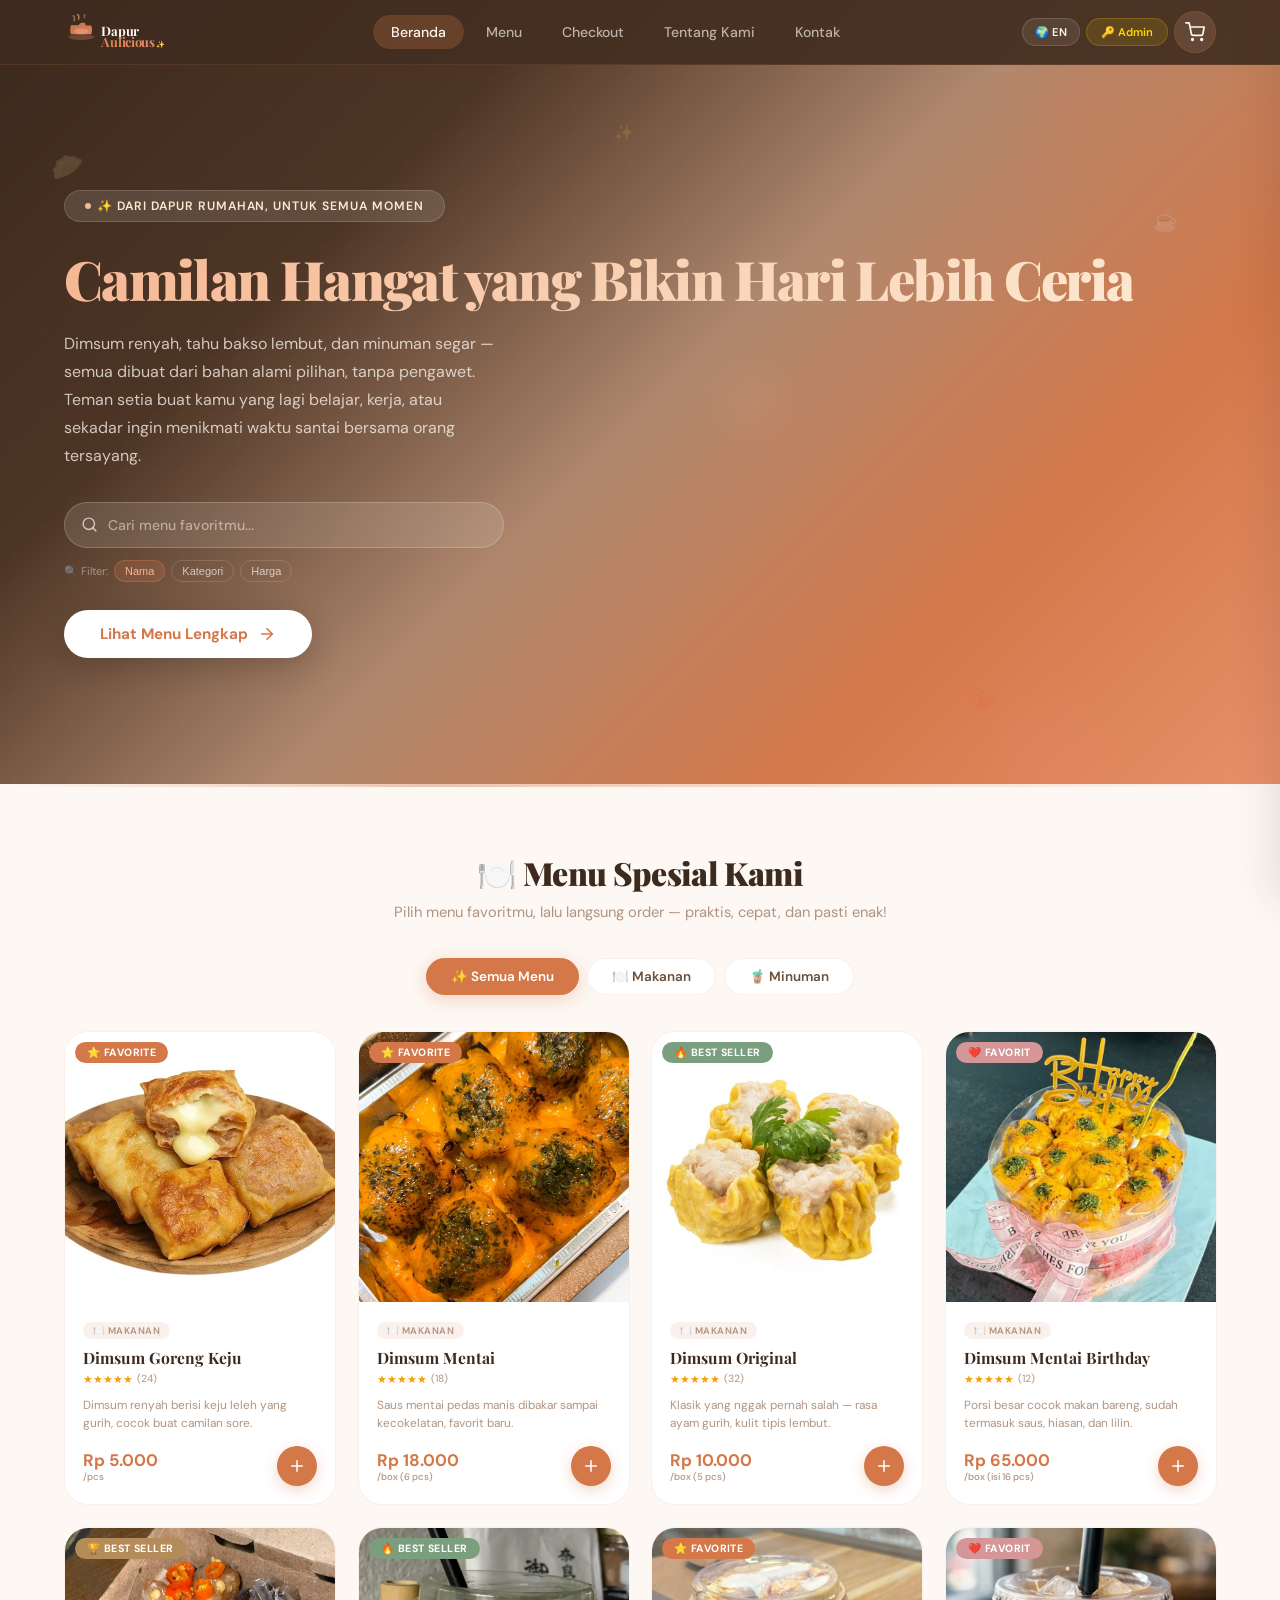
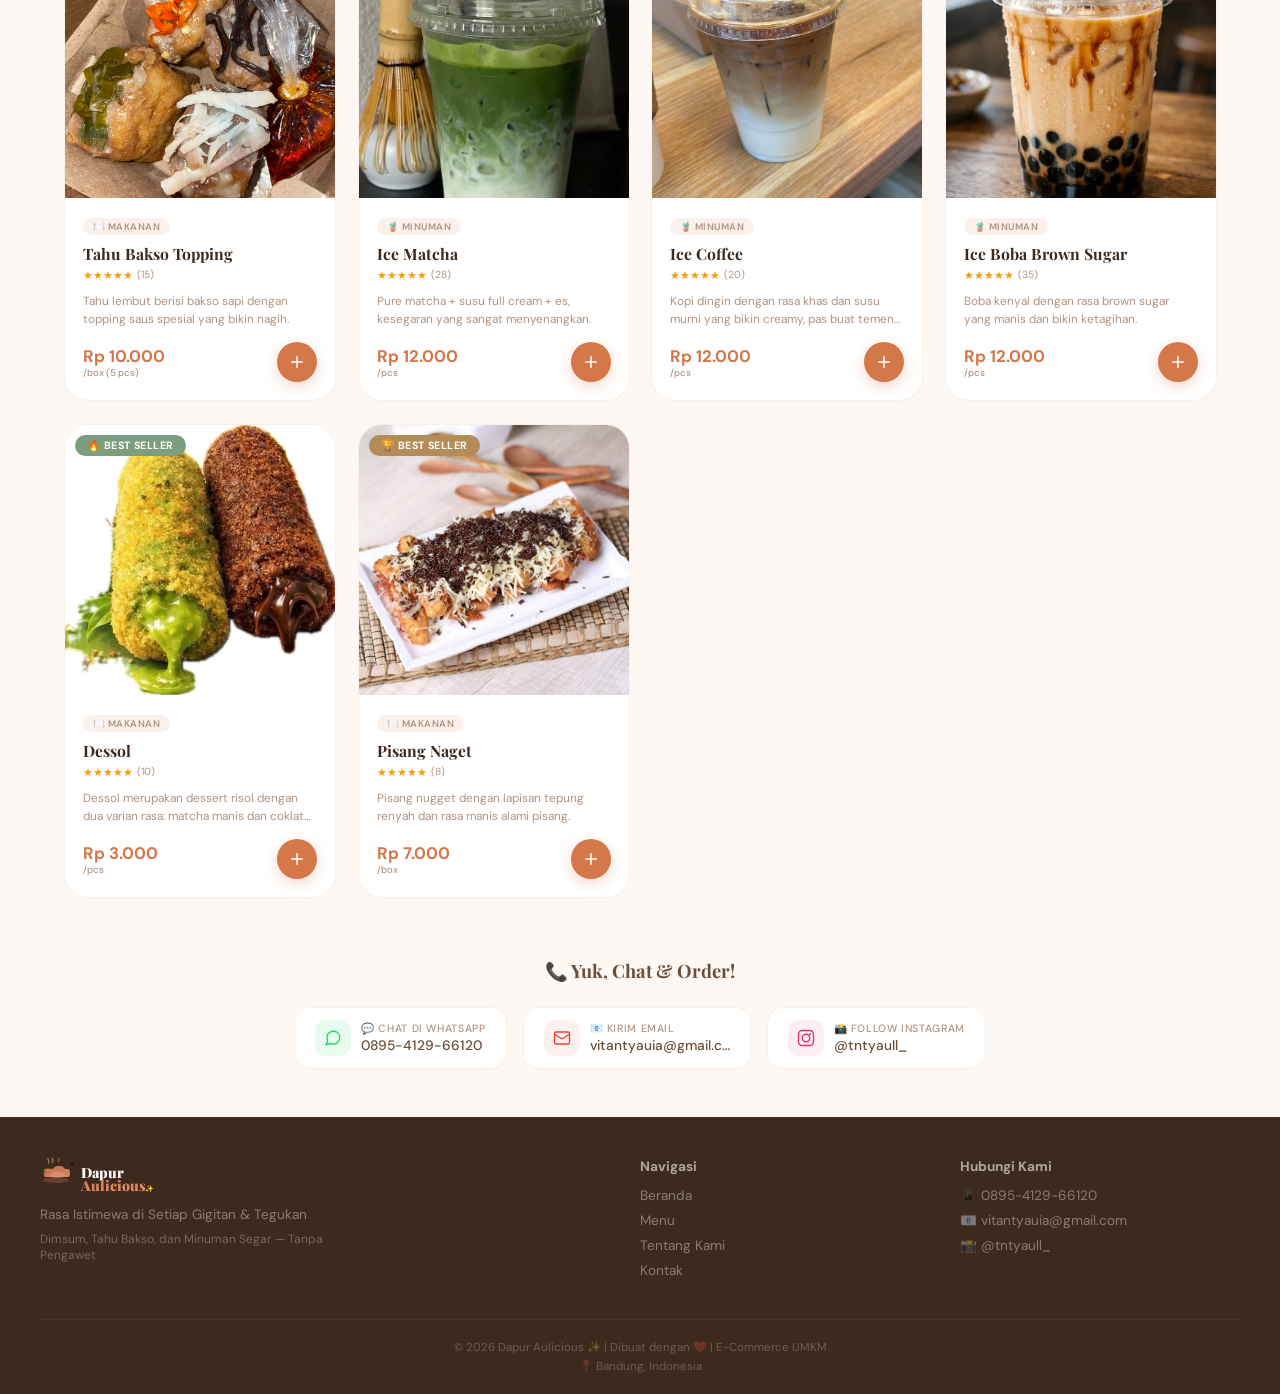
==== commit cfffa293: "Add files via upload" ====
--- a/index.html
+++ b/index.html
@@ -635,9 +635,9 @@
     <section class="kontak" id="kontak" aria-label="Kontak kami">
         <p class="kontak-label" data-key="contact-title">📞 Yuk, Chat & Order!</p>
         <div class="kontak-list">
-            <a href="https://wa.me/62895412066120" target="_blank" rel="noopener noreferrer" class="kontak-item wa" aria-label="Chat WhatsApp">
+            <a href="https://wa.me/62895412966120" target="_blank" rel="noopener noreferrer" class="kontak-item wa" aria-label="Chat WhatsApp">
                 <span class="kontak-icon"><svg viewBox="0 0 24 24"><path d="M21 11.5a8.38 8.38 0 0 1-.9 3.8 8.5 8.5 0 0 1-7.6 4.7 8.38 8.38 0 0 1-3.8-.9L3 21l1.9-5.7a8.38 8.38 0 0 1-.9-3.8 8.5 8.5 0 0 1 4.7-7.6 8.38 8.38 0 0 1 3.8-.9h.5a8.48 8.48 0 0 1 8 8v.5z"/></svg></span>
-                <span class="kontak-text"><span data-key="contact-wa-label">💬 Chat di WhatsApp</span><span>0895-4120-66120</span></span>
+                <span class="kontak-text"><span data-key="contact-wa-label">💬 Chat di WhatsApp</span><span>0895-4129-66120</span></span>
             </a>
             <a href="mailto:vitantyauia@gmail.com" class="kontak-item gmail" aria-label="Kirim email">
                 <span class="kontak-icon"><svg viewBox="0 0 24 24"><rect x="2" y="4" width="20" height="16" rx="2"/><path d="m22 7-8.97 5.7a1.94 1.94 0 0 1-2.06 0L2 7"/></svg></span>
@@ -691,7 +691,7 @@
             </div>
             <div class="footer-contact">
                 <h4 style="color:rgba(253,248,243,0.6);font-size:.85rem;margin-bottom:4px;" data-key="footer-contact-title">Hubungi Kami</h4>
-                <a href="https://wa.me/62895412066120">📱 0895-4120-66120</a>
+                <a href="https://wa.me/62895412966120">📱 0895-4129-66120</a>
                 <a href="mailto:vitantyauia@gmail.com">📧 vitantyauia@gmail.com</a>
                 <a href="https://instagram.com/tntyaull_">📸 @tntyaull_</a>
             </div>
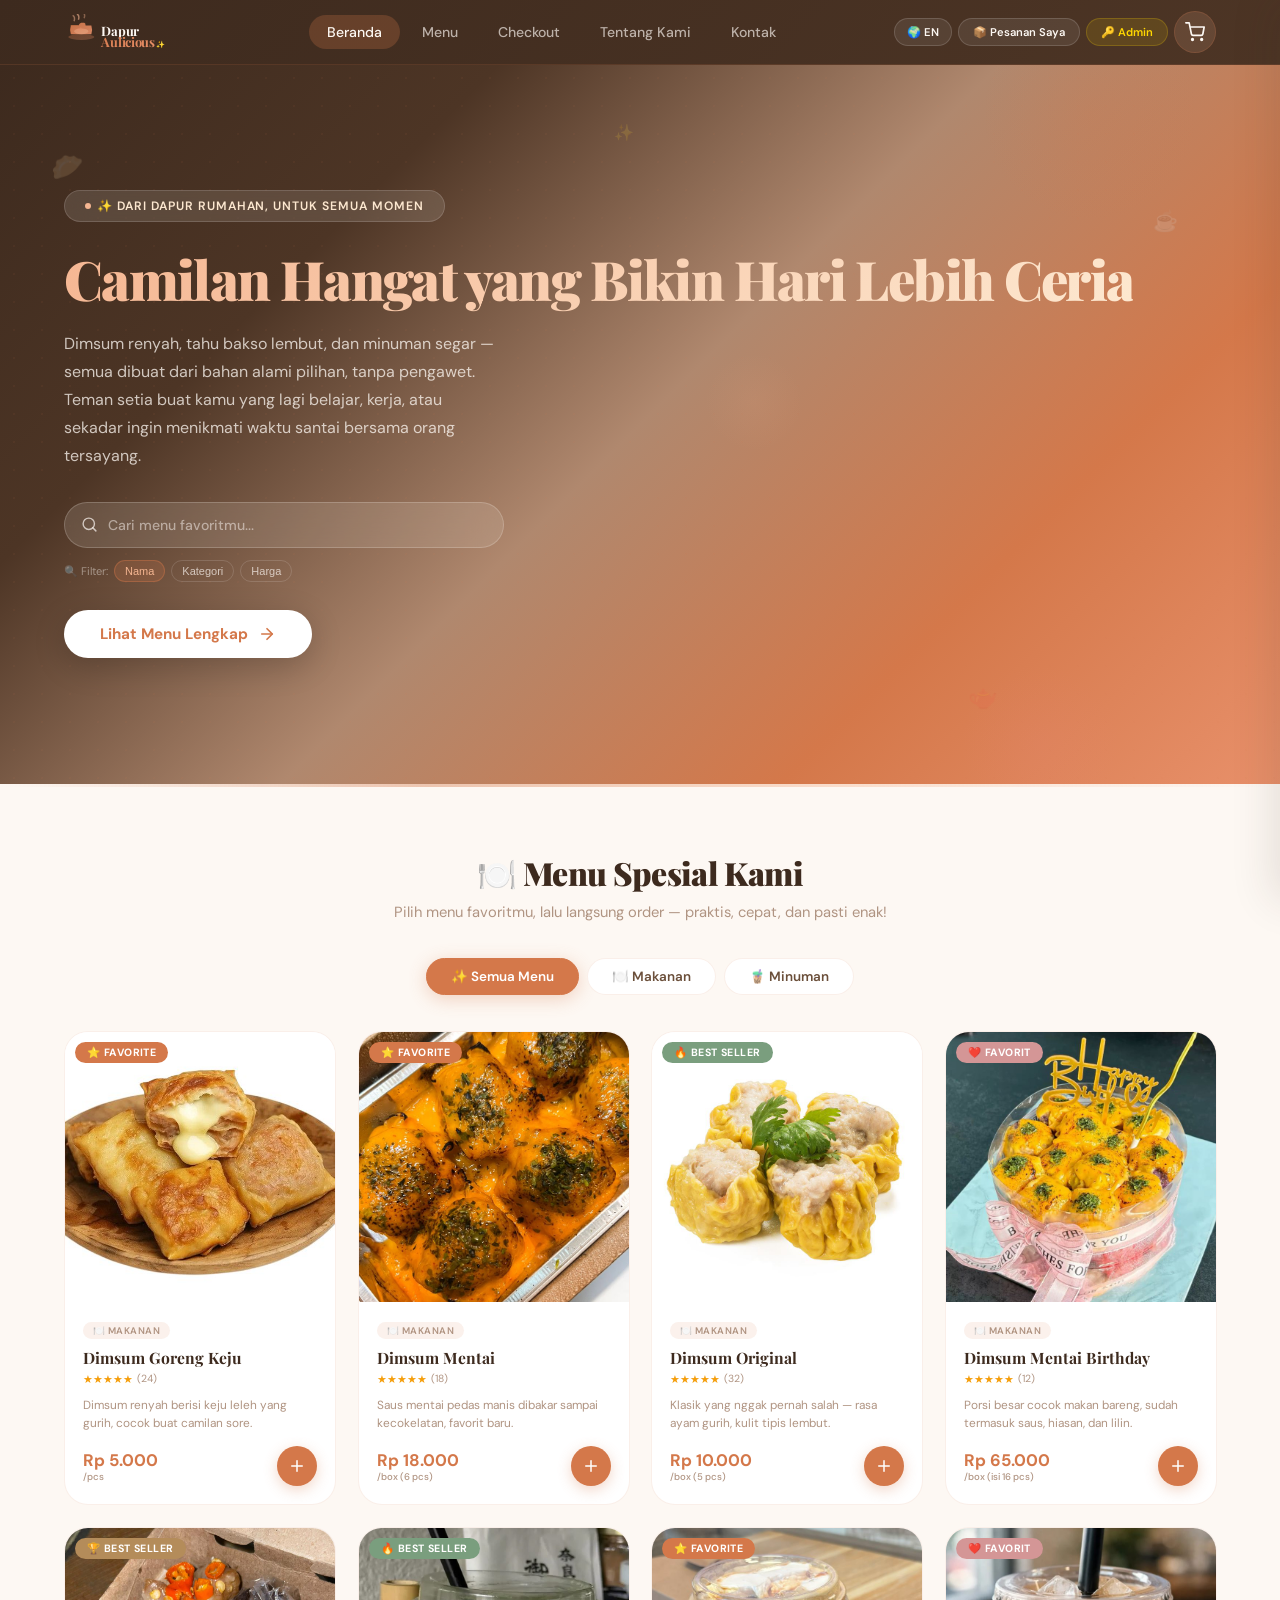
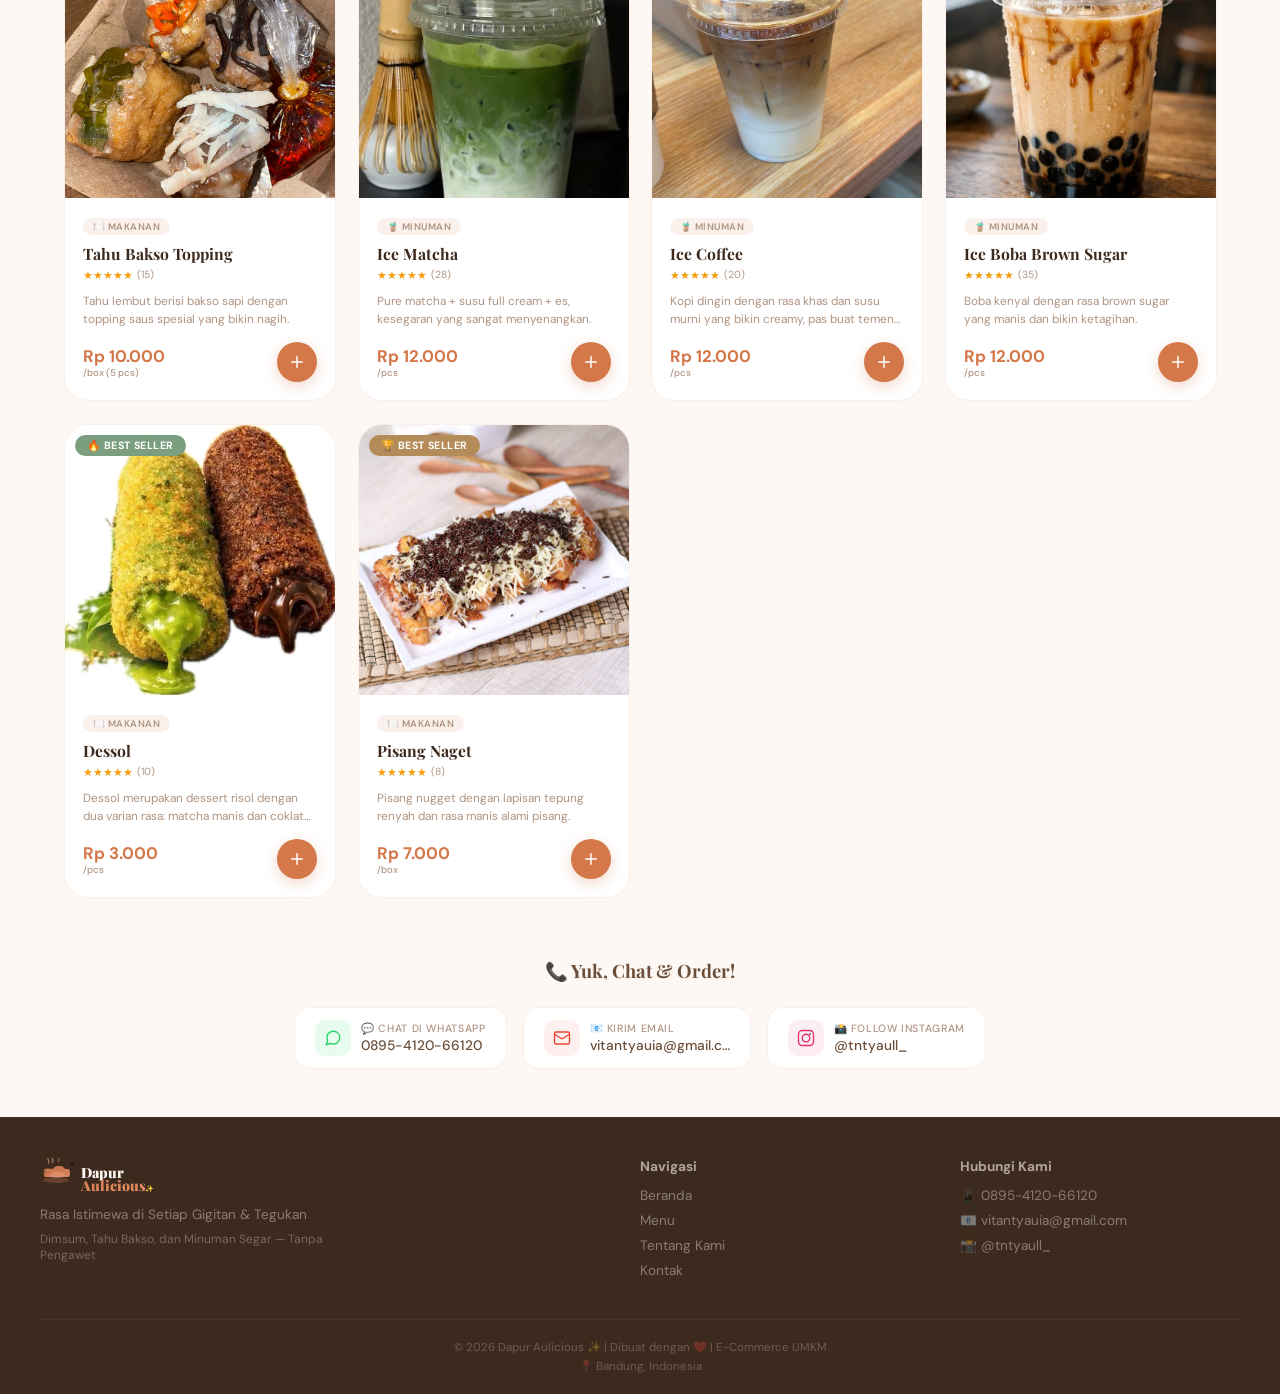
==== commit b220bf3c: "Rename index.HTML to index.html" ====
--- a/index.html
+++ b/index.html
@@ -6,128 +6,1012 @@
     <title>Dapur Aulicious✨ - Camilan Rumahan Penuh Cinta</title>
     <meta name="description" content="Dapur Aulicious - Jual dimsum, tahu bakso, dan minuman segar berkualitas tanpa pengawet. Camilan hangat dari dapur rumahan." />
 
-    <!-- ===== GOOGLE FONTS ===== -->
     <link rel="preconnect" href="https://fonts.googleapis.com" />
     <link href="https://fonts.googleapis.com/css2?family=Playfair+Display:wght@700;900&family=DM+Sans:wght@400;500;600;700&display=swap" rel="stylesheet" />
     
-    <!-- ===== CSS EXTERNAL ===== -->
-    <link rel="stylesheet" href="style.css" />
-
-    <!-- ===== CHART.JS ===== -->
     <script src="https://cdn.jsdelivr.net/npm/chart.js@4.4.0/dist/chart.umd.min.js"></script>
 
-    <!-- ===== GOOGLE ANALYTICS DUMMY ===== -->
-    <script async src="https://www.googletagmanager.com/gtag/js?id=UA-XXXXXXXXX-X"></script>
-    <script>
-        window.dataLayer = window.dataLayer || [];
-        function gtag(){dataLayer.push(arguments);}
-        gtag('js', new Date());
-        gtag('config', 'UA-XXXXXXXXX-X');
+    <style>
+        *,*::before,*::after{margin:0;padding:0;box-sizing:border-box}
         
-        document.addEventListener('DOMContentLoaded', function() {
-            console.log('📊 Google Analytics Dummy aktif - Tracking dimulai');
-            gtag('event', 'page_view', {
-                page_title: document.title,
-                page_location: window.location.href
-            });
-            
-            document.addEventListener('click', function(e) {
-                var target = e.target.closest('.kartu-cart');
-                if (target) {
-                    var kartu = target.closest('.kartu');
-                    var productName = kartu?.querySelector('.kartu-name')?.textContent?.trim() || 'Unknown Product';
-                    var productPrice = kartu?.querySelector('.harga-normal')?.textContent?.replace(/[^0-9]/g, '') || 0;
-                    gtag('event', 'add_to_cart', {
-                        currency: 'IDR',
-                        value: parseInt(productPrice) || 0,
-                        items: [{ 
-                            item_name: productName,
-                            item_id: kartu?.dataset?.id || 'unknown',
-                            price: parseInt(productPrice) || 0,
-                            quantity: 1
-                        }]
-                    });
-                    console.log('📊 GA Event: add_to_cart - ' + productName + ' (Rp ' + productPrice + ')');
-                }
-                
-                var detailTarget = e.target.closest('.kartu');
-                if (detailTarget && !e.target.closest('.kartu-cart')) {
-                    var productName = detailTarget.querySelector('.kartu-name')?.textContent?.trim() || 'Unknown Product';
-                    gtag('event', 'view_item', {
-                        currency: 'IDR',
-                        items: [{ item_name: productName }]
-                    });
-                    console.log('📊 GA Event: view_item - ' + productName);
-                }
-            });
-            
-            var checkoutBtn = document.getElementById('checkoutBtn');
-            if (checkoutBtn) {
-                checkoutBtn.addEventListener('click', function() {
-                    var total = document.getElementById('summaryTotal')?.textContent?.replace(/[^0-9]/g, '') || 0;
-                    gtag('event', 'begin_checkout', {
-                        currency: 'IDR',
-                        value: parseInt(total) || 0
-                    });
-                    console.log('📊 GA Event: begin_checkout - Total: Rp ' + total);
-                });
-            }
-            
-            var searchInput = document.getElementById('heroSearchInput');
-            if (searchInput) {
-                searchInput.addEventListener('keydown', function(e) {
-                    if (e.key === 'Enter' && this.value.trim().length > 0) {
-                        gtag('event', 'search', {
-                            search_term: this.value.trim()
-                        });
-                        console.log('📊 GA Event: search - "' + this.value.trim() + '"');
-                    }
-                });
-            }
-            
-            var successObserver = new MutationObserver(function() {
-                var modal = document.getElementById('successModal');
-                if (modal && modal.style.display === 'flex') {
-                    var total = document.getElementById('summaryTotal')?.textContent?.replace(/[^0-9]/g, '') || 0;
-                    gtag('event', 'purchase', {
-                        currency: 'IDR',
-                        value: parseInt(total) || 0,
-                        transaction_id: 'ORDER-' + Date.now()
-                    });
-                    console.log('📊 GA Event: purchase - Total: Rp ' + total);
-                }
-            });
-            var targetModal = document.getElementById('successModal');
-            if (targetModal) {
-                successObserver.observe(targetModal, { attributes: true, attributeFilter: ['style'] });
-            }
-            
-            document.querySelectorAll('.tab').forEach(function(tab) {
-                tab.addEventListener('click', function() {
-                    var category = this.dataset.cat || 'all';
-                    gtag('event', 'view_item_list', {
-                        item_list_name: 'category_' + category
-                    });
-                    console.log('📊 GA Event: filter_category - ' + category);
-                });
-            });
-            
-            var cartBtn = document.getElementById('navCartBtn');
-            if (cartBtn) {
-                cartBtn.addEventListener('click', function() {
-                    var itemCount = document.getElementById('cartCount')?.textContent || 0;
-                    gtag('event', 'view_cart', {
-                        currency: 'IDR',
-                        value: parseInt(itemCount) || 0
-                    });
-                    console.log('📊 GA Event: view_cart - Items: ' + itemCount);
-                });
-            }
-            
-            console.log('📊 Semua event tracker siap digunakan!');
-        });
-    </script>
-    <!-- ===== AKHIR GOOGLE ANALYTICS ===== -->
+        :root{
+            --primary:#d4784a;
+            --primary-light:#e8906a;
+            --primary-lighter:#f5b692;
+            --primary-pale:rgba(212,120,74,0.10);
+            --bg:#fdf8f3;
+            --card:#ffffff;
+            --dark:#3d2a1e;
+            --dark-mid:#6b4f3a;
+            --muted:#b09482;
+            --border:rgba(212,120,74,0.12);
+            --shadow-sm:0 2px 12px rgba(61,42,30,0.06);
+            --shadow-md:0 8px 32px rgba(61,42,30,0.08);
+            --shadow-lg:0 16px 48px rgba(61,42,30,0.12);
+            --radius:16px;
+            --radius-lg:24px;
+            --radius-full:999px;
+            --transition:0.35s cubic-bezier(0.22,1,0.36,1);
+            --success:#4caf84;
+            --warning:#e8b86d;
+            --danger:#e8837a;
+            --info:#6a9ec9;
+            --discount:#e07070;
+        }
+
+        /* ===== FITUR LIHAT PASSWORD ===== */
+        .password-wrapper {
+            position: relative;
+            display: flex;
+            align-items: center;
+        }
+        .password-wrapper input {
+            flex: 1;
+            padding-right: 44px !important;
+        }
+        .password-toggle {
+            position: absolute;
+            right: 12px;
+            background: none;
+            border: none;
+            cursor: pointer;
+            padding: 4px;
+            color: var(--muted);
+            transition: all .3s ease;
+            font-size: 1.1rem;
+        }
+        .password-toggle:hover {
+            color: var(--primary);
+        }
+
+        /* ===== STATUS PESANAN UNTUK KONSUMEN ===== */
+        .order-tracking {
+            background: var(--card);
+            border-radius: var(--radius);
+            padding: 20px 24px;
+            border: 1px solid var(--border);
+            margin-bottom: 24px;
+            box-shadow: var(--shadow-sm);
+        }
+        .order-tracking h4 {
+            font-family: 'Playfair Display', serif;
+            font-weight: 700;
+            font-size: 1.1rem;
+            margin-bottom: 16px;
+            color: var(--dark);
+            display: flex;
+            align-items: center;
+            gap: 8px;
+        }
+        .tracking-timeline {
+            display: flex;
+            flex-direction: column;
+            gap: 0;
+            position: relative;
+            padding-left: 28px;
+        }
+        .tracking-timeline::before {
+            content: '';
+            position: absolute;
+            left: 8px;
+            top: 8px;
+            bottom: 8px;
+            width: 2px;
+            background: var(--border);
+        }
+        .tracking-step {
+            position: relative;
+            padding: 8px 0 8px 20px;
+            opacity: 0.5;
+            transition: all .3s ease;
+        }
+        .tracking-step::before {
+            content: '';
+            position: absolute;
+            left: -24px;
+            top: 14px;
+            width: 14px;
+            height: 14px;
+            border-radius: 50%;
+            background: var(--border);
+            border: 2px solid var(--card);
+            transition: all .3s ease;
+        }
+        .tracking-step.active {
+            opacity: 1;
+        }
+        .tracking-step.active::before {
+            background: var(--primary);
+            box-shadow: 0 0 0 4px rgba(212,120,74,0.2);
+        }
+        .tracking-step.completed::before {
+            background: var(--success);
+        }
+        .tracking-step.returned::before {
+            background: var(--danger);
+        }
+        .tracking-step .step-label {
+            font-weight: 600;
+            font-size: 0.85rem;
+            color: var(--dark);
+        }
+        .tracking-step .step-date {
+            font-size: 0.7rem;
+            color: var(--muted);
+            display: block;
+            margin-top: 2px;
+        }
+        .tracking-step .step-desc {
+            font-size: 0.75rem;
+            color: var(--dark-mid);
+            margin-top: 2px;
+        }
+        .order-status-badge {
+            display: inline-block;
+            padding: 4px 16px;
+            border-radius: var(--radius-full);
+            font-size: 0.8rem;
+            font-weight: 700;
+            margin-left: 8px;
+        }
+        .order-status-badge.pending { background: rgba(232,184,109,0.15); color: var(--warning); }
+        .order-status-badge.processed { background: rgba(106,158,201,0.15); color: var(--info); }
+        .order-status-badge.shipping { background: rgba(106,158,201,0.15); color: var(--info); }
+        .order-status-badge.delivered { background: rgba(76,175,132,0.15); color: var(--success); }
+        .order-status-badge.completed { background: rgba(76,175,132,0.15); color: var(--success); }
+        .order-status-badge.cancelled { background: rgba(232,131,122,0.15); color: var(--danger); }
+        .order-status-badge.returned { background: rgba(232,131,122,0.15); color: var(--danger); }
+
+        .btn-track-order {
+            display: inline-flex;
+            align-items: center;
+            gap: 8px;
+            padding: 8px 20px;
+            border-radius: var(--radius-full);
+            background: var(--primary-pale);
+            color: var(--primary);
+            border: 1px solid var(--border);
+            font-weight: 600;
+            font-size: 0.8rem;
+            cursor: pointer;
+            transition: all .3s ease;
+            font-family: 'DM Sans', sans-serif;
+        }
+        .btn-track-order:hover {
+            background: var(--primary);
+            color: #fff;
+            border-color: var(--primary);
+        }
+
+        .tracking-modal .modal-content {
+            max-width: 500px;
+            text-align: left;
+        }
+        .tracking-modal .modal-content .tracking-header {
+            display: flex;
+            justify-content: space-between;
+            align-items: center;
+            margin-bottom: 16px;
+            flex-wrap: wrap;
+            gap: 8px;
+        }
+        .tracking-modal .modal-content .tracking-header .order-id {
+            font-weight: 700;
+            font-size: 0.9rem;
+            color: var(--dark);
+        }
+        .tracking-modal .modal-content .tracking-header .order-date {
+            font-size: 0.75rem;
+            color: var(--muted);
+        }
+        .tracking-modal .modal-content .tracking-customer {
+            background: var(--bg);
+            padding: 12px 16px;
+            border-radius: var(--radius-sm);
+            margin-bottom: 16px;
+            font-size: 0.85rem;
+            color: var(--dark-mid);
+        }
+        .tracking-modal .modal-content .tracking-customer strong {
+            color: var(--dark);
+        }
+        .tracking-modal .modal-content .tracking-items {
+            margin-bottom: 16px;
+            font-size: 0.85rem;
+            color: var(--dark-mid);
+        }
+        .tracking-modal .modal-content .tracking-items ul {
+            list-style: none;
+            padding-left: 0;
+            margin-top: 4px;
+        }
+        .tracking-modal .modal-content .tracking-items ul li {
+            padding: 2px 0;
+            font-size: 0.8rem;
+        }
+        .tracking-modal .modal-content .tracking-total {
+            font-weight: 700;
+            font-size: 1.1rem;
+            color: var(--primary);
+            text-align: right;
+            padding-top: 12px;
+            border-top: 1px solid var(--border);
+            margin-top: 8px;
+        }
+        .tracking-modal .modal-content .tracking-return-info {
+            margin-top: 12px;
+            padding: 12px 16px;
+            background: rgba(232,184,109,0.08);
+            border-radius: var(--radius-sm);
+            border-left: 3px solid var(--warning);
+            font-size: 0.85rem;
+            color: var(--dark-mid);
+        }
+        .tracking-modal .modal-content .tracking-return-info strong {
+            color: var(--warning);
+        }
+
+        /* ===== STATUS PENGIRIMAN & RETUR ===== */
+        .order-status.shipping {
+            background: rgba(106,158,201,0.15);
+            color: var(--info);
+        }
+        .order-status.delivered {
+            background: rgba(76,175,132,0.15);
+            color: var(--success);
+        }
+        .order-status.returned {
+            background: rgba(232,131,122,0.15);
+            color: var(--danger);
+        }
+        .order-status.return-requested {
+            background: rgba(232,184,109,0.15);
+            color: var(--warning);
+        }
+        .order-actions .return-btn {
+            background: rgba(232,184,109,0.1);
+            color: var(--warning);
+        }
+        .order-actions .return-btn:hover {
+            background: rgba(232,184,109,0.2);
+        }
+        .order-actions .shipping-btn {
+            background: rgba(106,158,201,0.1);
+            color: var(--info);
+        }
+        .order-actions .shipping-btn:hover {
+            background: rgba(106,158,201,0.2);
+        }
+        .order-actions .delivered-btn {
+            background: rgba(76,175,132,0.1);
+            color: var(--success);
+        }
+        .order-actions .delivered-btn:hover {
+            background: rgba(76,175,132,0.2);
+        }
+        .order-return-info {
+            margin-top: 8px;
+            padding: 8px 12px;
+            background: rgba(232,184,109,0.08);
+            border-radius: 8px;
+            border-left: 3px solid var(--warning);
+            font-size: 0.8rem;
+            color: var(--dark-mid);
+        }
+        .order-return-info strong {
+            color: var(--warning);
+        }
+        .return-modal .modal-content {
+            max-width: 440px;
+        }
+        .return-modal .modal-content textarea {
+            width: 100%;
+            padding: 10px 14px;
+            border: 1px solid var(--border);
+            border-radius: 8px;
+            font-family: 'DM Sans', sans-serif;
+            font-size: 0.85rem;
+            resize: vertical;
+            min-height: 80px;
+            margin: 12px 0;
+        }
+        .return-modal .modal-content textarea:focus {
+            outline: none;
+            border-color: var(--primary);
+            box-shadow: 0 0 0 3px var(--primary-pale);
+        }
+        .return-modal .modal-actions {
+            display: flex;
+            gap: 12px;
+        }
+        .return-modal .modal-actions button {
+            flex: 1;
+            padding: 10px;
+            border-radius: var(--radius);
+            font-weight: 600;
+            cursor: pointer;
+            transition: all .3s ease;
+            font-family: 'DM Sans', sans-serif;
+        }
+        .return-modal .modal-actions .btn-confirm-return {
+            background: var(--warning);
+            color: #fff;
+            border: none;
+        }
+        .return-modal .modal-actions .btn-confirm-return:hover {
+            background: #d4a04a;
+        }
+        .return-modal .modal-actions .btn-cancel-return {
+            background: transparent;
+            border: 1px solid var(--border);
+            color: var(--dark-mid);
+        }
+        .return-modal .modal-actions .btn-cancel-return:hover {
+            border-color: var(--danger);
+            color: var(--danger);
+        }
+
+        /* ===== NAV CEK PESANAN ===== */
+        .nav-cek-btn {
+            background: rgba(255,255,255,0.08);
+            border: 1px solid rgba(255,255,255,0.15);
+            border-radius: var(--radius-full);
+            padding: 6px 14px;
+            color: #fdf8f3;
+            font-size: .7rem;
+            font-weight: 600;
+            cursor: pointer;
+            transition: all .3s ease;
+            font-family: 'DM Sans', sans-serif;
+            white-space: nowrap;
+        }
+        .nav-cek-btn:hover {
+            background: rgba(255,255,255,0.15);
+        }
+
+        /* ===== CEK PESANAN KONSUMEN ===== */
+        .cek-container {
+            max-width: 1100px;
+            margin: 80px auto 40px;
+            padding: 0 24px;
+        }
+        .cek-container h1 {
+            font-family: 'Playfair Display', serif;
+            font-weight: 900;
+            font-size: 2rem;
+            color: var(--dark);
+            margin-bottom: 8px;
+        }
+        .cek-container .subtitle {
+            color: var(--muted);
+            margin-bottom: 32px;
+        }
+        .cek-card {
+            background: var(--card);
+            border-radius: var(--radius);
+            padding: 20px 24px;
+            border: 1px solid var(--border);
+            margin-bottom: 16px;
+            transition: all .3s ease;
+            cursor: default;
+        }
+        .cek-card:hover {
+            box-shadow: var(--shadow-md);
+            border-color: var(--primary-lighter);
+        }
+        .cek-card .cek-header {
+            display: flex;
+            justify-content: space-between;
+            align-items: center;
+            flex-wrap: wrap;
+            gap: 8px;
+            margin-bottom: 8px;
+        }
+        .cek-card .cek-header .order-id {
+            font-weight: 700;
+            font-size: 0.95rem;
+            color: var(--dark);
+        }
+        .cek-card .cek-header .order-date {
+            font-size: 0.8rem;
+            color: var(--muted);
+        }
+        .cek-card .cek-status {
+            display: inline-block;
+            padding: 4px 14px;
+            border-radius: var(--radius-full);
+            font-size: 0.75rem;
+            font-weight: 600;
+        }
+        .cek-card .cek-status.pending { background: rgba(232,184,109,0.15); color: var(--warning); }
+        .cek-card .cek-status.processed { background: rgba(106,158,201,0.15); color: var(--info); }
+        .cek-card .cek-status.shipping { background: rgba(106,158,201,0.15); color: var(--info); }
+        .cek-card .cek-status.delivered { background: rgba(76,175,132,0.15); color: var(--success); }
+        .cek-card .cek-status.completed { background: rgba(76,175,132,0.15); color: var(--success); }
+        .cek-card .cek-status.cancelled { background: rgba(232,131,122,0.15); color: var(--danger); }
+        .cek-card .cek-status.returned { background: rgba(232,131,122,0.15); color: var(--danger); }
+        .cek-card .cek-items {
+            font-size: 0.85rem;
+            color: var(--dark-mid);
+            margin: 4px 0;
+        }
+        .cek-card .cek-items ul {
+            list-style: none;
+            padding-left: 0;
+        }
+        .cek-card .cek-items ul li {
+            padding: 2px 0;
+        }
+        .cek-card .cek-total {
+            font-weight: 700;
+            font-size: 1rem;
+            color: var(--primary);
+            margin-top: 4px;
+        }
+        .cek-card .cek-return-info {
+            margin-top: 8px;
+            padding: 8px 12px;
+            background: rgba(232,184,109,0.08);
+            border-radius: 8px;
+            border-left: 3px solid var(--warning);
+            font-size: 0.8rem;
+            color: var(--dark-mid);
+        }
+        .cek-card .cek-return-info strong {
+            color: var(--warning);
+        }
+        .cek-card .cek-actions {
+            margin-top: 12px;
+            display: flex;
+            gap: 8px;
+            flex-wrap: wrap;
+        }
+        .cek-card .cek-actions button {
+            padding: 6px 18px;
+            border-radius: var(--radius-full);
+            font-size: 0.75rem;
+            font-weight: 600;
+            cursor: pointer;
+            transition: all .3s ease;
+            font-family: 'DM Sans', sans-serif;
+            border: none;
+        }
+        .cek-card .cek-actions .track-btn {
+            background: var(--primary-pale);
+            color: var(--primary);
+        }
+        .cek-card .cek-actions .track-btn:hover {
+            background: var(--primary);
+            color: #fff;
+        }
+        .cek-empty {
+            text-align: center;
+            padding: 60px 20px;
+            color: var(--muted);
+        }
+        .cek-empty span {
+            display: block;
+            font-size: 3rem;
+            margin-bottom: 12px;
+        }
+        .cek-empty .btn-belanjah {
+            display: inline-block;
+            margin-top: 16px;
+            padding: 12px 32px;
+            background: var(--primary);
+            color: #fff;
+            border-radius: var(--radius-full);
+            text-decoration: none;
+            font-weight: 600;
+            transition: all .3s ease;
+            border: none;
+            cursor: pointer;
+            font-family: 'DM Sans', sans-serif;
+        }
+        .cek-empty .btn-belanjah:hover {
+            background: var(--primary-light);
+            transform: translateY(-2px);
+            box-shadow: 0 4px 18px rgba(212,120,74,0.3);
+        }
+
+        /* ===== INFO PEMESAN ===== */
+        .cek-user-info {
+            background: var(--card);
+            padding: 16px 24px;
+            border-radius: var(--radius);
+            border: 1px solid var(--border);
+            margin-bottom: 24px;
+            display: flex;
+            align-items: center;
+            justify-content: space-between;
+            flex-wrap: wrap;
+            gap: 12px;
+        }
+        .cek-user-info .user-detail {
+            display: flex;
+            align-items: center;
+            gap: 12px;
+        }
+        .cek-user-info .user-detail .avatar {
+            width: 48px;
+            height: 48px;
+            border-radius: 50%;
+            background: var(--primary-pale);
+            display: flex;
+            align-items: center;
+            justify-content: center;
+            font-size: 1.5rem;
+            color: var(--primary);
+            font-weight: 700;
+        }
+        .cek-user-info .user-detail .info .name {
+            font-weight: 600;
+            font-size: 0.95rem;
+            color: var(--dark);
+        }
+        .cek-user-info .user-detail .info .phone {
+            font-size: 0.8rem;
+            color: var(--muted);
+        }
+        .cek-user-info .btn-logout-cek {
+            padding: 6px 18px;
+            border-radius: var(--radius-full);
+            background: rgba(232,131,122,0.1);
+            color: var(--danger);
+            font-size: 0.75rem;
+            font-weight: 600;
+            cursor: pointer;
+            transition: all .3s ease;
+            border: 1px solid transparent;
+            font-family: 'DM Sans', sans-serif;
+        }
+        .cek-user-info .btn-logout-cek:hover {
+            background: var(--danger);
+            color: #fff;
+        }
+
+        /* ===== STYLE LAINNYA ===== */
+        .kartu-price .satuan{display:block;font-size:.6rem;font-weight:500;color:var(--muted);margin-top:1px}
+        .rasa-selector{display:none;gap:16px;flex-wrap:wrap;margin-bottom:20px;align-items:center}
+        .rasa-selector.show{display:flex}
+        .rasa-selector .rasa-label{font-weight:600;font-size:.85rem;color:var(--dark-mid);display:flex;align-items:center;width:100%;margin-bottom:4px}
+        .rasa-options-grid{display:flex;gap:16px;flex-wrap:wrap;width:100%}
+        .rasa-option{display:flex;flex-direction:column;align-items:center;gap:8px;padding:12px 16px 14px;border:2px solid var(--border);border-radius:var(--radius);cursor:pointer;transition:all .3s ease;background:var(--bg);font-family:'DM Sans',sans-serif;font-size:.8rem;font-weight:500;color:var(--dark-mid);min-width:120px;flex:1;max-width:200px}
+        .rasa-option:hover{border-color:var(--primary-lighter);transform:translateY(-2px);box-shadow:var(--shadow-sm)}
+        .rasa-option.selected{border-color:var(--primary);background:var(--primary-pale);color:var(--primary);font-weight:600;box-shadow:0 0 0 3px rgba(212,120,74,0.15)}
+        .rasa-option .rasa-gambar{width:80px;height:80px;border-radius:12px;object-fit:cover;background:#f5ede6;border:1px solid var(--border);transition:all .3s ease}
+        .rasa-option.selected .rasa-gambar{border-color:var(--primary);box-shadow:0 0 0 2px var(--primary)}
+        .rasa-option .rasa-nama{font-size:.8rem;font-weight:600;text-align:center}
+        .rasa-option .rasa-dot{width:10px;height:10px;border-radius:50%;flex-shrink:0;display:inline-block;margin-right:4px}
+        .rasa-option .rasa-dot.matcha{background:#7cb342}
+        .rasa-option .rasa-dot.coklat-keju{background:linear-gradient(135deg,#8d6e63,#d4a373)}
+        html{scroll-behavior:smooth}
+        body{font-family:'DM Sans',sans-serif;background:var(--bg);color:var(--dark);overflow-x:hidden;opacity:0;animation:bodyIn .7s ease forwards}
+        @keyframes bodyIn{to{opacity:1}}
+        .navbar{position:fixed;top:0;left:0;right:0;z-index:100;background:linear-gradient(135deg,#3d2a1e 0%,#4d3525 100%);border-bottom:1px solid rgba(212,120,74,0.15)}
+        .nav-inner{max-width:1200px;margin:0 auto;padding:0 24px;height:64px;display:flex;align-items:center;justify-content:space-between;gap:8px}
+        .nav-brand{font-family:'Playfair Display',serif;font-weight:900;font-size:1.3rem;color:#fdf8f3;text-decoration:none;letter-spacing:-.02em;display:flex;align-items:center;gap:8px;cursor:pointer;flex-shrink:0}
+        .nav-brand .logo-svg{height:36px;width:auto;display:block}
+        .nav-brand .brand-text{display:inline-block;line-height:1.2}
+        .nav-brand .brand-text .sub{display:block;font-size:.55rem;font-weight:500;color:rgba(253,248,243,0.5);letter-spacing:.15em;margin-top:-2px}
+        .nav-links{display:flex;align-items:center;gap:4px}
+        .nav-links a{color:rgba(253,248,243,0.65);text-decoration:none;font-size:.88rem;font-weight:500;padding:8px 18px;border-radius:var(--radius-full);transition:all .3s ease;cursor:pointer}
+        .nav-links a:hover,.nav-links a.active{color:#fdf8f3;background:rgba(245,182,146,0.2)}
+        .nav-links a.active{background:rgba(212,120,74,0.25)}
+        .nav-right{display:flex;align-items:center;gap:6px}
+        .lang-toggle{background:rgba(255,255,255,0.08);border:1px solid rgba(255,255,255,0.15);border-radius:var(--radius-full);padding:6px 12px;color:#fdf8f3;font-size:.7rem;font-weight:600;cursor:pointer;transition:all .3s ease;font-family:'DM Sans',sans-serif;white-space:nowrap}
+        .lang-toggle:hover{background:rgba(255,255,255,0.15)}
+        .admin-login-btn{background:rgba(255,215,0,0.12);border:1px solid rgba(255,215,0,0.2);border-radius:var(--radius-full);padding:6px 14px;color:#ffd700;font-size:.7rem;font-weight:600;cursor:pointer;transition:all .3s ease;font-family:'DM Sans',sans-serif;white-space:nowrap}
+        .admin-login-btn:hover{background:rgba(255,215,0,0.2)}
+        .admin-login-btn.logged{background:rgba(76,175,132,0.15);border-color:rgba(76,175,132,0.3);color:#4caf84}
+        .nav-cart-btn{position:relative;background:rgba(245,182,146,0.15);border:1px solid rgba(212,120,74,0.2);border-radius:50%;width:42px;height:42px;display:flex;align-items:center;justify-content:center;cursor:pointer;transition:all .3s ease;color:#fdf8f3;text-decoration:none;flex-shrink:0}
+        .nav-cart-btn:hover{background:rgba(212,120,74,0.3);transform:scale(1.06)}
+        .nav-cart-btn svg{width:20px;height:20px;stroke:#fdf8f3;fill:none;stroke-width:2;stroke-linecap:round;stroke-linejoin:round}
+        .nav-cart-badge{position:absolute;top:-4px;right:-4px;background:var(--primary-light);color:#fff;font-size:.62rem;font-weight:700;width:20px;height:20px;border-radius:50%;display:flex;align-items:center;justify-content:center;border:2px solid #3d2a1e;transform:scale(0);transition:transform .3s cubic-bezier(0.34,1.56,0.64,1)}
+        .nav-cart-badge.show{transform:scale(1)}
+        .nav-cart-badge.pop{animation:badgePop .4s ease}
+        @keyframes badgePop{0%{transform:scale(1)}40%{transform:scale(1.35)}100%{transform:scale(1)}}
+        .nav-toggle{display:none;background:none;border:none;cursor:pointer;padding:8px;flex-direction:column;gap:5px}
+        .nav-toggle span{display:block;width:22px;height:2px;background:#fdf8f3;border-radius:2px;transition:all .3s ease}
+        .nav-toggle.open span:nth-child(1){transform:rotate(45deg) translate(5px,5px)}
+        .nav-toggle.open span:nth-child(2){opacity:0}
+        .nav-toggle.open span:nth-child(3){transform:rotate(-45deg) translate(5px,-5px)}
+        .login-modal{position:fixed;inset:0;background:rgba(61,42,30,0.6);backdrop-filter:blur(8px);z-index:300;display:none;align-items:center;justify-content:center}
+        .login-modal.active{display:flex}
+        .login-modal .login-box{background:var(--card);padding:40px;border-radius:var(--radius-lg);max-width:420px;width:90%;box-shadow:var(--shadow-lg);animation:modalIn .4s ease}
+        @keyframes modalIn{from{opacity:0;transform:scale(.95) translateY(20px)}to{opacity:1;transform:scale(1) translateY(0)}}
+        .login-modal .login-box .logo{text-align:center;font-family:'Playfair Display',serif;font-weight:900;font-size:1.8rem;color:var(--primary);margin-bottom:4px}
+        .login-modal .login-box .sub{text-align:center;color:var(--muted);font-size:.85rem;margin-bottom:24px}
+        .login-modal .login-box .form-group{margin-bottom:16px}
+        .login-modal .login-box .form-group label{display:block;font-weight:600;font-size:.8rem;color:var(--dark-mid);margin-bottom:4px}
+        .login-modal .login-box .form-group input{width:100%;padding:12px 16px;border:1px solid var(--border);border-radius:10px;font-family:'DM Sans',sans-serif;font-size:.9rem;transition:all .3s ease;background:var(--bg)}
+        .login-modal .login-box .form-group input:focus{outline:none;border-color:var(--primary);box-shadow:0 0 0 3px var(--primary-pale)}
+        .login-modal .login-box .login-error{color:var(--danger);font-size:.8rem;text-align:center;margin-bottom:12px;display:none}
+        .login-modal .login-box .login-error.show{display:block}
+        .login-modal .login-box .btn-login{width:100%;padding:14px;background:var(--primary);color:#fff;border:none;border-radius:var(--radius);font-weight:700;font-family:'DM Sans',sans-serif;cursor:pointer;transition:all .3s ease;font-size:1rem}
+        .login-modal .login-box .btn-login:hover{background:var(--primary-light);transform:translateY(-2px);box-shadow:0 4px 18px rgba(212,120,74,0.3)}
+        .login-modal .login-box .btn-close-login{width:100%;padding:10px;background:transparent;border:none;color:var(--muted);font-size:.85rem;cursor:pointer;margin-top:8px;font-family:'DM Sans',sans-serif}
+        .login-modal .login-box .btn-close-login:hover{color:var(--dark)}
+        .login-modal .login-box .security-badge{text-align:center;font-size:.7rem;color:var(--muted);margin-top:16px;padding-top:16px;border-top:1px solid var(--border)}
+        .admin-panel{display:none;max-width:1200px;margin:80px auto 40px;padding:0 24px}
+        .admin-panel.active{display:block}
+        .admin-panel .panel-header{display:flex;justify-content:space-between;align-items:center;margin-bottom:24px;flex-wrap:wrap;gap:12px}
+        .admin-panel .panel-header .left h2{font-family:'Playfair Display',serif;font-weight:900;font-size:1.8rem;color:var(--dark)}
+        .admin-panel .panel-header .left .admin-badge{background:var(--primary);color:#fff;padding:4px 16px;border-radius:var(--radius-full);font-size:.7rem;font-weight:600;display:inline-block;margin-top:4px}
+        .admin-panel .panel-header .right{display:flex;gap:8px;align-items:center}
+        .admin-panel .panel-header .right .logout-btn{background:rgba(232,131,122,0.15);border:1px solid rgba(232,131,122,0.3);color:var(--danger);padding:8px 20px;border-radius:var(--radius-full);font-weight:600;font-size:.8rem;cursor:pointer;transition:all .3s ease;font-family:'DM Sans',sans-serif}
+        .admin-panel .panel-header .right .logout-btn:hover{background:rgba(232,131,122,0.25)}
+        .admin-panel .stats-grid{display:grid;grid-template-columns:repeat(4,1fr);gap:16px;margin-bottom:24px}
+        .admin-panel .stat-card{background:var(--card);padding:20px 24px;border-radius:var(--radius);border:1px solid var(--border);box-shadow:var(--shadow-sm);transition:all .3s ease}
+        .admin-panel .stat-card:hover{transform:translateY(-2px);box-shadow:var(--shadow-md)}
+        .admin-panel .stat-card .stat-icon{font-size:1.5rem;margin-bottom:6px}
+        .admin-panel .stat-card .stat-number{font-family:'Playfair Display',serif;font-weight:900;font-size:1.8rem;color:var(--dark)}
+        .admin-panel .stat-card .stat-label{font-size:.75rem;color:var(--muted);font-weight:500;text-transform:uppercase;letter-spacing:.05em}
+        .admin-panel .stat-card .stat-change{font-size:.7rem;font-weight:600;margin-top:4px;display:inline-block;padding:2px 10px;border-radius:var(--radius-full)}
+        .admin-panel .stat-card .stat-change.up{background:rgba(76,175,132,0.1);color:var(--success)}
+        .admin-panel .stat-card .stat-change.down{background:rgba(232,131,122,0.1);color:var(--danger)}
+        .admin-panel .stat-card .stat-change.neutral{background:rgba(106,158,201,0.1);color:var(--info)}
+        .admin-panel .chart-container{background:var(--card);padding:24px;border-radius:var(--radius);border:1px solid var(--border);box-shadow:var(--shadow-sm);margin-bottom:24px}
+        .admin-panel .chart-container h3{font-family:'Playfair Display',serif;font-weight:700;font-size:1.1rem;margin-bottom:16px}
+        .admin-panel .chart-grid{display:grid;grid-template-columns:1fr 1fr;gap:24px}
+        .admin-panel .chart-box{background:var(--card);padding:20px;border-radius:var(--radius);border:1px solid var(--border);box-shadow:var(--shadow-sm)}
+        .admin-panel .chart-box h4{font-size:.9rem;color:var(--dark-mid);margin-bottom:12px;text-align:center}
+        .admin-panel .chart-box canvas{max-height:200px;max-width:100%}
+        .admin-panel .admin-tabs{display:flex;gap:8px;margin-bottom:24px;flex-wrap:wrap}
+        .admin-panel .admin-tabs .admin-tab{padding:10px 24px;border-radius:var(--radius-full);border:1px solid var(--border);background:var(--card);font-weight:600;font-size:.85rem;font-family:'DM Sans',sans-serif;color:var(--dark-mid);cursor:pointer;transition:all .3s ease}
+        .admin-panel .admin-tabs .admin-tab:hover{border-color:var(--primary-lighter);color:var(--primary)}
+        .admin-panel .admin-tabs .admin-tab.active{background:var(--primary);border-color:var(--primary);color:#fff;box-shadow:0 4px 18px rgba(212,120,74,0.3)}
+        .admin-panel .admin-tab-content{display:none}
+        .admin-panel .admin-tab-content.active{display:block}
+        .admin-panel .admin-grid{display:grid;grid-template-columns:1fr 2fr;gap:24px}
+        .admin-panel .admin-form{background:var(--card);padding:24px;border-radius:var(--radius);box-shadow:var(--shadow-sm);border:1px solid var(--border)}
+        .admin-panel .admin-form h3{font-family:'Playfair Display',serif;font-weight:700;font-size:1.1rem;margin-bottom:16px}
+        .admin-panel .admin-form .form-group{margin-bottom:14px}
+        .admin-panel .admin-form .form-group label{display:block;font-weight:600;font-size:.8rem;color:var(--dark-mid);margin-bottom:4px}
+        .admin-panel .admin-form .form-group label .required{color:var(--danger)}
+        .admin-panel .admin-form .form-group input,.admin-panel .admin-form .form-group select,.admin-panel .admin-form .form-group textarea{width:100%;padding:10px 14px;border:1px solid var(--border);border-radius:8px;font-family:'DM Sans',sans-serif;font-size:.85rem;transition:all .3s ease;background:var(--bg)}
+        .admin-panel .admin-form .form-group input:focus,.admin-panel .admin-form .form-group select:focus,.admin-panel .admin-form .form-group textarea:focus{outline:none;border-color:var(--primary);box-shadow:0 0 0 3px var(--primary-pale)}
+        .admin-panel .admin-form .form-group textarea{resize:vertical;min-height:60px}
+        .admin-panel .admin-form .form-row{display:grid;grid-template-columns:1fr 1fr;gap:12px}
+        .admin-panel .admin-form .btn-submit{width:100%;padding:12px;background:var(--primary);color:#fff;border:none;border-radius:var(--radius);font-weight:700;font-family:'DM Sans',sans-serif;cursor:pointer;transition:all .3s ease;font-size:.9rem}
+        .admin-panel .admin-form .btn-submit:hover{background:var(--primary-light);transform:translateY(-2px);box-shadow:0 4px 18px rgba(212,120,74,0.3)}
+        .admin-panel .admin-form .btn-submit-secondary{width:100%;padding:10px;background:transparent;color:var(--muted);border:1px solid var(--border);border-radius:var(--radius);font-weight:600;font-family:'DM Sans',sans-serif;cursor:pointer;transition:all .3s ease;font-size:.85rem;margin-top:8px}
+        .admin-panel .admin-form .btn-submit-secondary:hover{border-color:var(--danger);color:var(--danger);background:rgba(232,131,122,0.05)}
+        .admin-panel .product-list{background:var(--card);padding:24px;border-radius:var(--radius);box-shadow:var(--shadow-sm);border:1px solid var(--border)}
+        .admin-panel .product-list h3{font-family:'Playfair Display',serif;font-weight:700;font-size:1.1rem;margin-bottom:16px}
+        .admin-panel .product-list .list-item{display:flex;align-items:center;justify-content:space-between;padding:12px 0;border-bottom:1px solid var(--border);gap:12px}
+        .admin-panel .product-list .list-item:last-child{border-bottom:none}
+        .admin-panel .product-list .list-item .item-info{display:flex;align-items:center;gap:12px;flex:1;min-width:0}
+        .admin-panel .product-list .list-item .item-info img{width:50px;height:50px;object-fit:cover;border-radius:8px;background:#f5ede6}
+        .admin-panel .product-list .list-item .item-info .item-detail .item-name{font-weight:600;font-size:.85rem;color:var(--dark)}
+        .admin-panel .product-list .list-item .item-info .item-detail .item-price{font-size:.8rem;color:var(--primary);font-weight:600}
+        .admin-panel .product-list .list-item .item-info .item-detail .item-stock{font-size:.7rem;color:var(--muted)}
+        .admin-panel .product-list .list-item .item-actions{display:flex;gap:6px;flex-shrink:0}
+        .admin-panel .product-list .list-item .item-actions button{padding:4px 12px;border-radius:var(--radius-full);border:none;font-size:.7rem;font-weight:600;cursor:pointer;transition:all .2s ease;font-family:'DM Sans',sans-serif}
+        .admin-panel .product-list .list-item .item-actions .edit-btn{background:var(--primary-pale);color:var(--primary)}
+        .admin-panel .product-list .list-item .item-actions .edit-btn:hover{background:rgba(212,120,74,0.2)}
+        .admin-panel .product-list .list-item .item-actions .delete-btn{background:rgba(232,131,122,0.1);color:var(--danger)}
+        .admin-panel .product-list .list-item .item-actions .delete-btn:hover{background:rgba(232,131,122,0.2)}
+        .admin-panel .product-list .list-item .item-stock-badge{padding:2px 10px;border-radius:var(--radius-full);font-size:.65rem;font-weight:600}
+        .admin-panel .product-list .list-item .item-stock-badge.in-stock{background:rgba(76,175,132,0.1);color:var(--success)}
+        .admin-panel .product-list .list-item .item-stock-badge.low-stock{background:rgba(232,184,109,0.1);color:var(--warning)}
+        .admin-panel .product-list .list-item .item-stock-badge.out-of-stock{background:rgba(232,131,122,0.1);color:var(--danger)}
+        .admin-panel .orders-container{background:var(--card);padding:24px;border-radius:var(--radius);border:1px solid var(--border);box-shadow:var(--shadow-sm)}
+        .admin-panel .orders-container h3{font-family:'Playfair Display',serif;font-weight:700;font-size:1.1rem;margin-bottom:16px}
+        .admin-panel .orders-container .order-item{padding:16px;border:1px solid var(--border);border-radius:var(--radius);margin-bottom:12px;transition:all .3s ease}
+        .admin-panel .orders-container .order-item:hover{border-color:var(--primary-lighter);box-shadow:var(--shadow-sm)}
+        .admin-panel .orders-container .order-item .order-header{display:flex;justify-content:space-between;align-items:center;flex-wrap:wrap;gap:8px;margin-bottom:8px}
+        .admin-panel .orders-container .order-item .order-header .order-id{font-weight:700;font-size:.9rem;color:var(--dark)}
+        .admin-panel .orders-container .order-item .order-header .order-status{padding:4px 14px;border-radius:var(--radius-full);font-size:.7rem;font-weight:600}
+        .admin-panel .orders-container .order-item .order-header .order-status.pending{background:rgba(232,184,109,0.1);color:var(--warning)}
+        .admin-panel .orders-container .order-item .order-header .order-status.processed{background:rgba(106,158,201,0.1);color:var(--info)}
+        .admin-panel .orders-container .order-item .order-header .order-status.shipping{background:rgba(106,158,201,0.15);color:var(--info)}
+        .admin-panel .orders-container .order-item .order-header .order-status.delivered{background:rgba(76,175,132,0.15);color:var(--success)}
+        .admin-panel .orders-container .order-item .order-header .order-status.completed{background:rgba(76,175,132,0.1);color:var(--success)}
+        .admin-panel .orders-container .order-item .order-header .order-status.cancelled{background:rgba(232,131,122,0.1);color:var(--danger)}
+        .admin-panel .orders-container .order-item .order-header .order-status.returned{background:rgba(232,131,122,0.15);color:var(--danger)}
+        .admin-panel .orders-container .order-item .order-header .order-status.return-requested{background:rgba(232,184,109,0.15);color:var(--warning)}
+        .admin-panel .orders-container .order-item .order-detail{display:grid;grid-template-columns:1fr 1fr 1fr;gap:12px;font-size:.85rem;color:var(--dark-mid)}
+        .admin-panel .orders-container .order-item .order-detail .order-items{grid-column:1/-1}
+        .admin-panel .orders-container .order-item .order-detail .order-items ul{list-style:none;padding-left:0}
+        .admin-panel .orders-container .order-item .order-detail .order-items ul li{padding:2px 0;font-size:.8rem}
+        .admin-panel .orders-container .order-item .order-total{font-weight:700;color:var(--primary);font-size:1rem}
+        .admin-panel .orders-container .order-item .order-actions{margin-top:8px;display:flex;gap:8px;flex-wrap:wrap}
+        .admin-panel .orders-container .order-item .order-actions button{padding:4px 16px;border-radius:var(--radius-full);border:none;font-size:.7rem;font-weight:600;cursor:pointer;transition:all .2s ease;font-family:'DM Sans',sans-serif}
+        .admin-panel .orders-container .order-item .order-actions .status-btn{background:rgba(106,158,201,0.1);color:var(--info)}
+        .admin-panel .orders-container .order-item .order-actions .status-btn:hover{background:rgba(106,158,201,0.2)}
+        .admin-panel .orders-container .order-item .order-actions .shipping-btn{background:rgba(106,158,201,0.1);color:var(--info)}
+        .admin-panel .orders-container .order-item .order-actions .shipping-btn:hover{background:rgba(106,158,201,0.2)}
+        .admin-panel .orders-container .order-item .order-actions .delivered-btn{background:rgba(76,175,132,0.1);color:var(--success)}
+        .admin-panel .orders-container .order-item .order-actions .delivered-btn:hover{background:rgba(76,175,132,0.2)}
+        .admin-panel .orders-container .order-item .order-actions .return-btn{background:rgba(232,184,109,0.1);color:var(--warning)}
+        .admin-panel .orders-container .order-item .order-actions .return-btn:hover{background:rgba(232,184,109,0.2)}
+        .admin-panel .orders-container .order-item .order-actions .delete-order-btn{background:rgba(232,131,122,0.1);color:var(--danger)}
+        .admin-panel .orders-container .order-item .order-actions .delete-order-btn:hover{background:rgba(232,131,122,0.2)}
+        .admin-panel .orders-empty{text-align:center;padding:40px 20px;color:var(--muted)}
+        .admin-panel .orders-empty span{display:block;font-size:3rem;margin-bottom:8px}
+        .hero{margin-top:64px;background:linear-gradient(135deg,#3d2a1e 0%,#4d3525 25%,#b0886e 50%,#d4784a 75%,#e8906a 100%);position:relative;overflow:hidden;min-height:clamp(520px,80vh,720px);display:flex;align-items:center}
+        .hero::before{content:'';position:absolute;inset:0;background-image:radial-gradient(circle,rgba(212,120,74,0.06) 1px,transparent 1px);background-size:28px 28px;pointer-events:none;z-index:0}
+        .hero::after{content:'';position:absolute;top:0;left:-100%;width:60%;height:100%;background:linear-gradient(90deg,transparent,rgba(245,182,146,0.06),transparent);animation:shimmerSweep 5s ease-in-out infinite;pointer-events:none;z-index:0}
+        @keyframes shimmerSweep{0%{left:-60%}100%{left:120%}}
+        .hero-orb{position:absolute;border-radius:50%;pointer-events:none;animation:floatOrb 6s ease-in-out infinite;z-index:0}
+        .hero-orb-1{width:220px;height:220px;top:-60px;right:80px;background:radial-gradient(circle,rgba(212,120,74,0.15) 0%,transparent 70%);animation-delay:0s}
+        .hero-orb-2{width:160px;height:160px;bottom:-40px;right:160px;background:radial-gradient(circle,rgba(232,131,122,0.12) 0%,transparent 70%);animation-delay:2s}
+        .hero-orb-3{width:100px;height:100px;top:40%;left:55%;background:radial-gradient(circle,rgba(245,182,146,0.08) 0%,transparent 70%);animation-delay:1s}
+        @keyframes floatOrb{0%,100%{transform:translateY(0) scale(1)}50%{transform:translateY(-20px) scale(1.06)}}
+        .hero-particle{position:absolute;font-size:22px;animation:floatParticle ease-in-out infinite;opacity:.15;pointer-events:none;user-select:none;z-index:0}
+        @keyframes floatParticle{0%,100%{transform:translateY(0px) rotate(0deg);opacity:.1}50%{transform:translateY(-18px) rotate(8deg);opacity:.2}}
+        .hero-inner{max-width:1200px;margin:0 auto;padding:60px 24px;display:flex;align-items:center;gap:40px;width:100%;position:relative;z-index:2}
+        .hero-text{flex:1;min-width:0}
+        .hero-badge{display:inline-flex;align-items:center;gap:6px;background:rgba(253,248,243,0.12);backdrop-filter:blur(12px);-webkit-backdrop-filter:blur(12px);border:1px solid rgba(253,248,243,0.15);border-radius:var(--radius-full);padding:7px 20px;font-size:.76rem;font-weight:600;color:#fde8d0;letter-spacing:.08em;text-transform:uppercase;margin-bottom:24px}
+        .hero-badge-dot{width:6px;height:6px;background:#f5b692;border-radius:50%;animation:pulseDot 2s ease-in-out infinite}
+        @keyframes pulseDot{0%,100%{opacity:1;transform:scale(1)}50%{opacity:.5;transform:scale(.7)}}
+        .hero-text h1{font-family:'Playfair Display',serif;font-weight:900;font-size:clamp(2rem,5vw,3.4rem);color:#fdf8f3;line-height:1.2;letter-spacing:-.03em;margin-bottom:18px}
+        .hero-text h1 span{background:linear-gradient(135deg,#f5b692,#fde8d0);-webkit-background-clip:text;-webkit-text-fill-color:transparent;background-clip:text}
+        .hero-text p{color:rgba(253,248,243,0.75);font-size:clamp(.88rem,1.8vw,1rem);line-height:1.75;max-width:440px;margin-bottom:32px}
+        .hero-btn{display:inline-flex;align-items:center;gap:10px;background:var(--card);color:var(--primary);text-decoration:none;padding:14px 36px;border-radius:var(--radius-full);font-size:.95rem;font-weight:700;font-family:'DM Sans',sans-serif;box-shadow:0 8px 32px rgba(0,0,0,0.2);transition:all var(--transition);margin-top:24px;border:none;cursor:pointer}
+        .hero-btn:hover{transform:translateY(-3px) scale(1.03);box-shadow:0 14px 44px rgba(0,0,0,0.25)}
+        .hero-btn svg{width:18px;height:18px;stroke:var(--primary);fill:none;stroke-width:2.2;stroke-linecap:round;stroke-linejoin:round}
+        .hero-search{margin-top:24px;display:flex;flex-direction:column;gap:12px;max-width:440px}
+        .hero-search-box{position:relative;display:flex;align-items:center;background:rgba(253,248,243,0.12);backdrop-filter:blur(16px);-webkit-backdrop-filter:blur(16px);border:1px solid rgba(253,248,243,0.2);border-radius:var(--radius-full);padding:0 16px;transition:all .3s ease}
+        .hero-search-box:focus-within{background:rgba(253,248,243,0.18);border-color:rgba(253,248,243,0.4);box-shadow:0 4px 24px rgba(0,0,0,0.12)}
+        .hero-search-box svg{width:17px;height:17px;stroke:rgba(253,248,243,0.7);fill:none;stroke-width:2;stroke-linecap:round;stroke-linejoin:round;flex-shrink:0}
+        .hero-search-box input{flex:1;background:transparent;border:none;outline:none;padding:13px 10px;font-size:.88rem;font-family:'DM Sans',sans-serif;color:#fff;font-weight:500}
+        .hero-search-box input::placeholder{color:rgba(253,248,243,0.5)}
+        .search-clear{width:28px;height:28px;border-radius:50%;border:none;background:rgba(253,248,243,0.12);cursor:pointer;display:none;align-items:center;justify-content:center;transition:all .2s ease;flex-shrink:0}
+        .search-clear.show{display:flex}
+        .search-clear:hover{background:rgba(253,248,243,0.2)}
+        .search-clear svg{width:13px;height:13px;stroke:rgba(253,248,243,0.8);stroke-width:2.5}
+        .filter-row{display:flex;align-items:center;gap:6px;flex-wrap:wrap;margin-bottom:4px}
+        .filter-label{font-size:11px;color:rgba(253,248,243,0.45);white-space:nowrap}
+        .filter-btn{background:transparent;border:1px solid rgba(253,248,243,0.15);color:rgba(253,248,243,0.7);font-size:11px;padding:4px 10px;border-radius:99px;cursor:pointer;transition:all .18s}
+        .filter-btn:hover,.filter-btn.active{background:rgba(212,120,74,0.2);border-color:rgba(212,120,74,0.4);color:#f5b692}
+        .hero-image{flex:1;position:relative;min-height:380px;display:flex;align-items:center;justify-content:center}
+        .hi-stack{position:relative;width:100%;height:380px}
+        .hi{position:absolute;border-radius:20px;object-fit:cover;display:block;box-shadow:0 12px 40px rgba(0,0,0,0.3);mask-image:radial-gradient(ellipse at center,black 60%,transparent 100%);-webkit-mask-image:radial-gradient(ellipse at center,black 60%,transparent 100%)}
+        .hi-1{width:160px;height:200px;top:10px;right:20px;z-index:3;transform:rotate(4deg);animation:heroFloat 6s ease-in-out infinite;--rot:4deg}
+        .hi-2{width:130px;height:165px;top:50%;right:42%;z-index:4;transform:rotate(-6deg);animation:heroFloat 7s ease-in-out .4s infinite;--rot:-6deg}
+        .hi-3{width:145px;height:185px;bottom:10px;right:10px;z-index:2;transform:rotate(7deg);animation:heroFloat 8s ease-in-out .8s infinite;--rot:7deg}
+        .hi-4{width:110px;height:140px;top:5px;right:46%;z-index:5;transform:rotate(-3deg);animation:heroFloat 5.5s ease-in-out 1.2s infinite;--rot:-3deg}
+        .hi-5{width:100px;height:125px;bottom:20px;right:44%;z-index:1;transform:rotate(5deg);animation:heroFloat 9s ease-in-out 1.6s infinite;--rot:5deg;opacity:.85}
+        @keyframes heroFloat{0%,100%{transform:rotate(var(--rot)) translateY(0)}50%{transform:rotate(calc(var(--rot) + 2deg)) translateY(-10px)}}
+        .hero-divider{height:3px;background:linear-gradient(90deg,transparent,var(--primary),var(--primary-lighter),transparent);opacity:.4}
+        .katalog{max-width:1200px;margin:0 auto;padding:64px 24px 40px}
+        .katalog-head{text-align:center;margin-bottom:36px}
+        .katalog-head h2{font-family:'Playfair Display',serif;font-weight:900;font-size:clamp(1.5rem,3.5vw,2rem);color:var(--dark);letter-spacing:-.02em;margin-bottom:8px}
+        .katalog-head p{color:var(--muted);font-size:.92rem}
+        .katalog-tabs{display:flex;justify-content:center;gap:8px;margin-bottom:36px;flex-wrap:wrap}
+        .tab{background:var(--card);border:1px solid var(--border);border-radius:var(--radius-full);padding:9px 24px;font-size:.84rem;font-weight:600;font-family:'DM Sans',sans-serif;color:var(--dark-mid);cursor:pointer;transition:all .3s ease}
+        .tab:hover{border-color:var(--primary-lighter);color:var(--primary)}
+        .tab.active{background:var(--primary);border-color:var(--primary);color:#fff;box-shadow:0 4px 18px rgba(212,120,74,0.3)}
+        .katalog-grid{display:grid;grid-template-columns:repeat(4,1fr);gap:22px}
+        .kartu{background:var(--card);border-radius:var(--radius-lg);overflow:hidden;border:1px solid var(--border);transition:all var(--transition);position:relative;cursor:pointer}
+        .kartu:hover{transform:translateY(-6px);box-shadow:var(--shadow-lg);border-color:rgba(212,120,74,0.15)}
+        .kartu-img{position:relative;width:100%;aspect-ratio:1;overflow:hidden;background:#f5ede6}
+        .kartu-img img{width:100%;height:100%;object-fit:cover;display:block;transition:transform .5s cubic-bezier(0.22,1,0.36,1)}
+        .kartu:hover .kartu-img img{transform:scale(1.08)}
+        .kartu-badge{position:absolute;top:10px;left:10px;padding:4px 12px;border-radius:var(--radius-full);font-size:.66rem;font-weight:700;letter-spacing:.04em;text-transform:uppercase;color:#fff}
+        .kartu-badge.best{background:var(--primary)}
+        .kartu-badge.new{background:#7a9e7e}
+        .kartu-badge.fav{background:#d49696}
+        .kartu-badge.pop{background:#b48c5a}
+        .kartu-body{padding:16px 18px 18px}
+        .kartu-name{font-family:'Playfair Display',serif;font-weight:700;font-size:.98rem;color:var(--dark);margin-bottom:4px;line-height:1.35}
+        .kartu-desc{font-size:.74rem;color:var(--muted);line-height:1.55;margin-bottom:14px;display:-webkit-box;-webkit-line-clamp:2;-webkit-box-orient:vertical;overflow:hidden}
+        .kartu-category-tag{display:inline-block;font-size:.6rem;font-weight:600;color:var(--muted);background:var(--primary-pale);padding:2px 10px;border-radius:var(--radius-full);margin-bottom:8px;text-transform:uppercase;letter-spacing:.05em}
+        .kartu-rating{display:flex;align-items:center;gap:4px;margin-bottom:10px}
+        .kartu-rating .stars{color:#f59e0b;font-size:.7rem}
+        .kartu-rating .stars .empty{color:#d1d5db}
+        .kartu-rating .count{color:var(--muted);font-size:.65rem}
+        .kartu-foot{display:flex;align-items:center;justify-content:space-between}
+        .kartu-price{font-weight:700;font-size:1.05rem;color:var(--primary);display:flex;flex-direction:column;line-height:1.2}
+        .kartu-price .harga-normal{color:var(--primary);font-weight:700;font-size:1.05rem}
+        .kartu-price .harga-normal .satuan{font-weight:500;font-size:.6rem;color:var(--muted)}
+        .kartu-price .promo-info{font-size:.6rem;color:var(--discount);font-weight:600;display:block;margin-top:2px}
+        .kartu-cart{width:40px;height:40px;border-radius:50%;background:var(--primary);border:none;cursor:pointer;display:flex;align-items:center;justify-content:center;transition:all .3s ease;box-shadow:0 4px 14px rgba(212,120,74,0.3);flex-shrink:0;position:relative}
+        .kartu-cart:hover{background:var(--primary-light);transform:scale(1.1);box-shadow:0 6px 22px rgba(212,120,74,0.4)}
+        .kartu-cart:active{transform:scale(.95)}
+        .kartu-cart svg{width:18px;height:18px;stroke:#fff;fill:none;stroke-width:2;stroke-linecap:round;stroke-linejoin:round}
+        .kartu-qty-badge{position:absolute;top:-6px;right:-6px;background:var(--dark);color:#fff;font-size:.58rem;font-weight:700;min-width:18px;height:18px;border-radius:50%;display:flex;align-items:center;justify-content:center;border:2px solid var(--card);transform:scale(0);transition:transform .3s cubic-bezier(0.34,1.56,0.64,1)}
+        .kartu-qty-badge.show{transform:scale(1)}
+        .kartu.hidden{display:none}
+        .kartu.search-hidden{display:none}
+        .kartu.search-highlight{box-shadow:0 0 0 2px var(--primary),var(--shadow-md)}
+        .kartu.show-in{animation:kartuIn .4s cubic-bezier(0.22,1,0.36,1) forwards}
+        @keyframes kartuIn{from{opacity:0;transform:translateY(16px) scale(.96)}to{opacity:1;transform:translateY(0) scale(1)}}
+        .search-empty{grid-column:1/-1;text-align:center;padding:40px 20px;color:var(--muted);font-size:.9rem}
+        .search-empty span{display:block;font-size:2rem;margin-bottom:8px}
+        .cart-overlay{position:fixed;inset:0;background:rgba(61,42,30,0.45);backdrop-filter:blur(4px);-webkit-backdrop-filter:blur(4px);z-index:150;opacity:0;pointer-events:none;transition:opacity .35s ease}
+        .cart-overlay.open{opacity:1;pointer-events:auto}
+        .cart-panel{position:fixed;top:0;right:0;bottom:0;width:min(420px,92vw);background:var(--bg);z-index:160;transform:translateX(100%);transition:transform .4s cubic-bezier(0.22,1,0.36,1);display:flex;flex-direction:column;box-shadow:-8px 0 40px rgba(61,42,30,0.12)}
+        .cart-panel.open{transform:translateX(0)}
+        .cart-header{padding:20px 24px;display:flex;align-items:center;justify-content:space-between;border-bottom:1px solid var(--border);flex-shrink:0;background:var(--card)}
+        .cart-header h3{font-family:'Playfair Display',serif;font-weight:900;font-size:1.2rem;color:var(--dark);display:flex;align-items:center;gap:8px}
+        .cart-header h3 span{background:var(--primary);color:#fff;font-family:'DM Sans',sans-serif;font-size:.68rem;font-weight:700;padding:2px 9px;border-radius:var(--radius-full)}
+        .cart-close{width:36px;height:36px;border-radius:50%;border:1px solid var(--border);background:var(--bg);cursor:pointer;display:flex;align-items:center;justify-content:center;transition:all .25s ease}
+        .cart-close:hover{background:var(--primary-pale);border-color:rgba(212,120,74,0.2)}
+        .cart-close svg{width:18px;height:18px;stroke:var(--dark-mid);fill:none;stroke-width:2.2;stroke-linecap:round;stroke-linejoin:round}
+        .cart-body{flex:1;overflow-y:auto;padding:16px 20px}
+        .cart-body::-webkit-scrollbar{width:4px}
+        .cart-body::-webkit-scrollbar-track{background:transparent}
+        .cart-body::-webkit-scrollbar-thumb{background:rgba(212,120,74,0.15);border-radius:4px}
+        .cart-empty{display:flex;flex-direction:column;align-items:center;justify-content:center;height:100%;gap:12px;color:var(--muted);text-align:center;padding:40px 20px}
+        .cart-empty svg{width:56px;height:56px;stroke:rgba(176,148,130,0.35);fill:none;stroke-width:1.2;stroke-linecap:round;stroke-linejoin:round}
+        .cart-empty p{font-size:.9rem;font-weight:500}
+        .cart-empty small{font-size:.78rem;color:rgba(176,148,130,0.7)}
+        .cart-item{display:flex;gap:14px;padding:14px 0;border-bottom:1px solid var(--border);animation:cartItemIn .35s ease forwards}
+        .cart-item:last-child{border-bottom:none}
+        @keyframes cartItemIn{from{opacity:0;transform:translateX(16px)}to{opacity:1;transform:translateX(0)}}
+        .cart-item-img{width:64px;height:64px;border-radius:12px;overflow:hidden;flex-shrink:0;background:#f5ede6}
+        .cart-item-img img{width:100%;height:100%;object-fit:cover;display:block}
+        .cart-item-info{flex:1;min-width:0;display:flex;flex-direction:column;justify-content:center;gap:4px}
+        .cart-item-name{font-weight:600;font-size:.86rem;color:var(--dark);white-space:nowrap;overflow:hidden;text-overflow:ellipsis}
+        .cart-item-price{font-size:.78rem;color:var(--primary);font-weight:600}
+        .cart-item-bottom{display:flex;align-items:center;justify-content:space-between;margin-top:4px}
+        .qty-ctrl{display:flex;align-items:center;gap:0;background:var(--card);border:1px solid var(--border);border-radius:var(--radius-full);overflow:hidden}
+        .qty-btn{width:30px;height:30px;border:none;background:transparent;cursor:pointer;display:flex;align-items:center;justify-content:center;font-size:1rem;font-weight:600;color:var(--dark-mid);transition:all .2s ease;font-family:'DM Sans',sans-serif}
+        .qty-btn:hover{background:var(--primary-pale);color:var(--primary)}
+        .qty-btn:active{transform:scale(.9)}
+        .qty-val{width:32px;text-align:center;font-size:.82rem;font-weight:700;color:var(--dark);border-left:1px solid var(--border);border-right:1px solid var(--border);line-height:30px}
+        .cart-item-subtotal{font-weight:700;font-size:.88rem;color:var(--dark);white-space:nowrap}
+        .cart-item-remove{width:28px;height:28px;border-radius:50%;border:none;background:rgba(220,80,80,0.08);cursor:pointer;display:flex;align-items:center;justify-content:center;transition:all .2s ease;flex-shrink:0;align-self:flex-start;margin-top:2px}
+        .cart-item-remove:hover{background:rgba(220,80,80,0.15)}
+        .cart-item-remove svg{width:14px;height:14px;stroke:#c05050;fill:none;stroke-width:2.2;stroke-linecap:round;stroke-linejoin:round}
+        .cart-footer{flex-shrink:0;border-top:1px solid var(--border);background:var(--card);padding:20px 24px;display:flex;flex-direction:column;gap:14px}
+        .cart-total-row{display:flex;align-items:center;justify-content:space-between}
+        .cart-total-label{font-size:.88rem;color:var(--muted);font-weight:500}
+        .cart-total-value{font-family:'Playfair Display',serif;font-weight:900;font-size:1.35rem;color:var(--primary)}
+        .cart-discount-info{font-size:.75rem;color:var(--discount);font-weight:600;text-align:center;padding:4px 0;background:rgba(224,112,112,0.05);border-radius:8px}
+        .cart-total-row .total-diskon{color:var(--discount);font-size:.85rem}
+        .cart-wa-btn{display:flex;align-items:center;justify-content:center;gap:10px;width:100%;padding:14px;border-radius:var(--radius);border:none;background:#25D366;color:#fff;font-size:.92rem;font-weight:700;font-family:'DM Sans',sans-serif;cursor:pointer;transition:all .3s ease;box-shadow:0 4px 18px rgba(37,211,102,0.3)}
+        .cart-wa-btn:hover{background:#1fb855;transform:translateY(-2px);box-shadow:0 8px 28px rgba(37,211,102,0.35)}
+        .cart-wa-btn:active{transform:translateY(0) scale(.98)}
+        .cart-wa-btn svg{width:20px;height:20px;fill:#fff;stroke:none}
+        .cart-clear-btn{display:block;width:100%;padding:10px;border-radius:var(--radius);border:1px solid var(--border);background:transparent;color:var(--muted);font-size:.8rem;font-weight:600;font-family:'DM Sans',sans-serif;cursor:pointer;transition:all .25s ease}
+        .cart-clear-btn:hover{border-color:rgba(220,80,80,0.25);color:#c05050;background:rgba(220,80,80,0.04)}
+        .checkout-section{max-width:1100px;margin:40px auto 60px;padding:0 24px;display:none;grid-template-columns:1fr 1fr;gap:40px}
+        .checkout-section.active{display:grid}
+        .checkout-form{background:var(--card);padding:32px;border-radius:var(--radius);box-shadow:var(--shadow-md)}
+        .checkout-form h2{font-family:'Playfair Display',serif;font-weight:900;font-size:1.5rem;margin-bottom:24px}
+        .checkout-summary{background:var(--card);padding:32px;border-radius:var(--radius);box-shadow:var(--shadow-md);height:fit-content;position:sticky;top:80px}
+        .checkout-summary h3{font-family:'Playfair Display',serif;font-weight:900;font-size:1.2rem;margin-bottom:16px}
+        .form-group{margin-bottom:20px}
+        .form-group label{display:block;font-weight:600;font-size:.85rem;color:var(--dark-mid);margin-bottom:6px}
+        .form-group label .required{color:#e74c3c}
+        .form-group input,.form-group select,.form-group textarea{width:100%;padding:12px 16px;border:1px solid var(--border);border-radius:10px;font-family:'DM Sans',sans-serif;font-size:.9rem;transition:all .3s ease;background:var(--bg)}
+        .form-group input:focus,.form-group select:focus,.form-group textarea:focus{outline:none;border-color:var(--primary);box-shadow:0 0 0 3px var(--primary-pale)}
+        .form-group input.error,.form-group select.error,.form-group textarea.error{border-color:#e74c3c;box-shadow:0 0 0 3px rgba(231,76,60,0.1)}
+        .form-group .error-msg{color:#e74c3c;font-size:.75rem;margin-top:4px;display:none}
+        .form-group .error-msg.show{display:block}
+        .form-group textarea{resize:vertical;min-height:80px}
+        .form-row{display:grid;grid-template-columns:1fr 1fr;gap:16px}
+        .payment-methods{display:grid;grid-template-columns:1fr 1fr;gap:12px;margin-top:8px}
+        .payment-option{padding:16px;border:2px solid var(--border);border-radius:12px;cursor:pointer;text-align:center;transition:all .3s ease;background:var(--bg)}
+        .payment-option:hover{border-color:var(--primary-lighter)}
+        .payment-option.selected{border-color:var(--primary);background:var(--primary-pale)}
+        .payment-option .payment-icon{font-size:2rem;display:block;margin-bottom:4px}
+        .payment-option span{display:block;font-size:.8rem;font-weight:600;color:var(--dark-mid)}
+        .checkout-btn{width:100%;padding:16px;background:var(--primary);color:#fff;border:none;border-radius:var(--radius);font-size:1rem;font-weight:700;font-family:'DM Sans',sans-serif;cursor:pointer;transition:all .3s ease;margin-top:8px}
+        .checkout-btn:hover{background:var(--primary-light);transform:translateY(-2px);box-shadow:0 8px 28px rgba(212,120,74,0.3)}
+        .checkout-btn:disabled{opacity:.5;cursor:not-allowed;transform:none}
+        .summary-item{display:flex;gap:12px;padding:12px 0;border-bottom:1px solid var(--border)}
+        .summary-item img{width:50px;height:50px;object-fit:cover;border-radius:8px}
+        .summary-item-info{flex:1}
+        .summary-item-name{font-weight:600;font-size:.85rem}
+        .summary-item-price{color:var(--muted);font-size:.8rem}
+        .summary-total{margin-top:16px;padding-top:16px;border-top:2px solid var(--border);display:flex;justify-content:space-between;font-size:1.2rem;font-weight:700;flex-wrap:wrap}
+        .summary-total .total-price{color:var(--primary);font-size:1.4rem}
+        .summary-total .total-diskon{color:var(--discount);font-size:1rem;width:100%;text-align:right;font-weight:600}
+        .checkout-success-modal{position:fixed;inset:0;background:rgba(0,0,0,0.5);backdrop-filter:blur(4px);z-index:200;display:none;align-items:center;justify-content:center}
+        .checkout-success-modal .modal-content{background:#fff;padding:40px;border-radius:24px;max-width:400px;width:90%;text-align:center}
+        .checkout-success-modal .modal-content .icon{font-size:64px;margin-bottom:16px}
+        .checkout-success-modal .modal-content h3{font-family:'Playfair Display',serif;color:var(--dark)}
+        .checkout-success-modal .modal-content p{color:var(--muted);margin:12px 0 24px}
+        .checkout-success-modal .modal-content button{padding:12px 32px;background:var(--primary);color:#fff;border:none;border-radius:var(--radius-full);font-weight:700;cursor:pointer}
+        .bisnis-container{max-width:1100px;margin:80px auto 40px;padding:0 24px}
+        .bisnis-container h1{font-family:'Playfair Display',serif;font-weight:900;font-size:2.2rem;color:var(--dark);text-align:center;margin-bottom:8px}
+        .bisnis-container .subtitle{text-align:center;color:var(--muted);margin-bottom:40px}
+        .bisnis-card{background:var(--card);border-radius:var(--radius);padding:28px 32px;margin-bottom:24px;border:1px solid var(--border);box-shadow:var(--shadow-sm);transition:all .3s ease}
+        .bisnis-card:hover{box-shadow:var(--shadow-md);transform:translateY(-2px)}
+        .bisnis-card h2{font-family:'Playfair Display',serif;font-weight:700;font-size:1.3rem;color:var(--primary);margin-bottom:12px;display:flex;align-items:center;gap:10px}
+        .bisnis-card p,.bisnis-card li{color:var(--dark-mid);line-height:1.8;font-size:.95rem}
+        .bisnis-card ul{list-style:none;padding-left:0}
+        .bisnis-card ul li::before{content:"✦ ";color:var(--primary);font-weight:700}
+        .bisnis-card .highlight{background:var(--primary-pale);padding:2px 10px;border-radius:4px;color:var(--primary);font-weight:600}
+        .bisnis-grid{display:grid;grid-template-columns:1fr 1fr;gap:24px}
+        .kontak{max-width:1200px;margin:0 auto;padding:20px 24px 48px}
+        .kontak-label{font-family:'Playfair Display',serif;font-weight:700;font-size:1.15rem;color:var(--dark-mid);text-align:center;margin-bottom:24px}
+        .kontak-list{display:flex;justify-content:center;gap:16px;flex-wrap:wrap}
+        .kontak-item{display:flex;align-items:center;gap:10px;background:var(--card);border:1px solid var(--border);border-radius:var(--radius);padding:12px 20px;text-decoration:none;color:var(--dark-mid);font-size:.86rem;font-weight:500;transition:all .3s ease}
+        .kontak-item:hover{transform:translateY(-3px);box-shadow:var(--shadow-md);border-color:rgba(212,120,74,0.18);color:var(--primary)}
+        .kontak-icon{width:36px;height:36px;border-radius:10px;display:flex;align-items:center;justify-content:center;flex-shrink:0}
+        .kontak-icon svg{width:18px;height:18px;stroke-width:1.8;fill:none;stroke-linecap:round;stroke-linejoin:round}
+        .kontak-item.wa .kontak-icon{background:rgba(37,211,102,0.1)}
+        .kontak-item.wa .kontak-icon svg{stroke:#25D366}
+        .kontak-item.gmail .kontak-icon{background:rgba(234,67,53,0.08)}
+        .kontak-item.gmail .kontak-icon svg{stroke:#EA4335}
+        .kontak-item.ig .kontak-icon{background:rgba(225,48,108,0.08)}
+        .kontak-item.ig .kontak-icon svg{stroke:#E1306C}
+        .kontak-text{display:flex;flex-direction:column;gap:1px}
+        .kontak-text span:first-child{font-size:.66rem;color:var(--muted);text-transform:uppercase;letter-spacing:.06em;font-weight:500}
+        .kontak-text span:last-child{white-space:nowrap;overflow:hidden;text-overflow:ellipsis;max-width:140px}
+        .toast-wrap{position:fixed;bottom:28px;left:50%;transform:translateX(-50%);z-index:200;display:flex;flex-direction:column;align-items:center;gap:8px;pointer-events:none}
+        .toast{background:var(--dark);backdrop-filter:blur(16px);color:#fdf8f3;padding:12px 24px;border-radius:14px;font-size:.82rem;font-weight:500;box-shadow:0 10px 40px rgba(0,0,0,0.3);border:1px solid rgba(212,120,74,0.2);display:flex;align-items:center;gap:8px;pointer-events:auto;opacity:0;transform:translateY(14px) scale(.95);animation:toastIn .35s ease forwards}
+        .toast svg{width:16px;height:16px;stroke:#4caf84;fill:none;stroke-width:2.2;stroke-linecap:round;stroke-linejoin:round;flex-shrink:0}
+        @keyframes toastIn{to{opacity:1;transform:translateY(0) scale(1)}}
+        @keyframes toastOut{to{opacity:0;transform:translateY(-10px) scale(.95)}}
+        footer{background:var(--dark);color:rgba(253,248,243,0.5);padding:40px 24px 20px;border-top:1px solid rgba(212,120,74,0.08)}
+        .footer-inner{max-width:1200px;margin:0 auto;display:grid;grid-template-columns:2fr 1fr 1fr;gap:40px}
+        .footer-brand h3{font-family:'Playfair Display',serif;font-weight:900;font-size:1.3rem;color:#fdf8f3;margin-bottom:8px;display:flex;align-items:center;gap:10px}
+        .footer-brand .logo-footer{height:40px;width:auto;display:block}
+        .footer-brand p{font-size:.85rem;color:rgba(253,248,243,0.4);max-width:300px}
+        .footer-links{display:flex;flex-direction:column;gap:8px}
+        .footer-links a{color:rgba(253,248,243,0.4);text-decoration:none;font-size:.85rem;transition:color .3s ease}
+        .footer-links a:hover{color:#fdf8f3}
+        .footer-contact{display:flex;flex-direction:column;gap:8px}
+        .footer-contact a{color:rgba(253,248,243,0.4);text-decoration:none;font-size:.85rem;transition:color .3s ease;display:flex;align-items:center;gap:8px}
+        .footer-contact a:hover{color:#fdf8f3}
+        .footer-copy{grid-column:1/-1;text-align:center;padding-top:20px;border-top:1px solid rgba(253,248,243,0.05);font-size:.72rem;color:rgba(253,248,243,0.25)}
+        #page-detail{max-width:1200px;margin:80px auto 40px;padding:0 24px}
+        #page-detail .detail-container{display:grid;grid-template-columns:1fr 1fr;gap:40px;background:var(--card);border-radius:var(--radius-lg);padding:32px;box-shadow:var(--shadow-md)}
+        #page-detail .detail-gallery .main-img{width:100%;aspect-ratio:1;object-fit:cover;border-radius:var(--radius);background:#f5ede6}
+        #page-detail .detail-thumbs{display:flex;gap:8px;margin-top:12px}
+        #page-detail .detail-thumbs img{width:60px;height:60px;object-fit:cover;border-radius:8px;cursor:pointer;border:2px solid transparent;transition:all .25s ease}
+        #page-detail .detail-thumbs img.active{border-color:var(--primary)}
+        #page-detail .detail-info .category{display:inline-block;background:var(--primary-pale);color:var(--primary);padding:4px 14px;border-radius:var(--radius-full);font-size:.75rem;font-weight:600;margin-bottom:12px;text-transform:capitalize}
+        #page-detail .detail-info h1{font-family:'Playfair Display',serif;font-weight:900;font-size:2rem;color:var(--dark);margin-bottom:8px}
+        #page-detail .detail-info .rating{display:flex;align-items:center;gap:8px;margin-bottom:16px}
+        #page-detail .detail-info .rating .stars{color:#f59e0b;font-size:1.1rem}
+        #page-detail .detail-info .rating .stars .empty{color:#d1d5db}
+        #page-detail .detail-info .rating span:last-child{color:var(--muted);font-size:.85rem}
+        #page-detail .detail-info .price{font-size:1.8rem;font-weight:700;color:var(--primary);margin-bottom:4px}
+        #page-detail .detail-info .price .harga-normal{color:var(--primary)}
+        #page-detail .detail-info .price .promo-info{font-size:.85rem;color:var(--discount);font-weight:600;display:block;margin-top:4px}
+        #page-detail .detail-info .price-satuan{font-size:.75rem;color:var(--muted);font-weight:500;margin-bottom:16px;display:block}
+        #page-detail .detail-info .description{color:var(--dark-mid);line-height:1.8;margin-bottom:20px}
+        .detail-stok{display:flex;flex-wrap:wrap;gap:12px;background:var(--bg);padding:12px 16px;border-radius:12px;margin-bottom:20px}
+        .detail-stok .stok-item{font-size:.85rem;background:var(--card);padding:4px 12px;border-radius:var(--radius-full);border:1px solid var(--border)}
+        .detail-stok .stok-item strong{color:var(--dark)}
+        .detail-stok .stok-item .stok-tersedia{color:var(--success)}
+        .detail-stok .stok-item .stok-habis{color:var(--danger)}
+        #page-detail .detail-info .specs{display:grid;grid-template-columns:1fr 1fr;gap:8px;background:var(--bg);padding:16px;border-radius:12px;margin-bottom:24px}
+        #page-detail .detail-info .specs .spec-item{font-size:.85rem}
+        #page-detail .detail-info .specs .spec-item strong{color:var(--dark)}
+        #page-detail .detail-info .specs .spec-item span{color:var(--muted)}
+        #page-detail .detail-info .qty-selector{display:flex;align-items:center;gap:16px;margin-bottom:24px}
+        #page-detail .detail-info .qty-selector label{font-weight:600;font-size:.85rem;color:var(--dark-mid)}
+        #page-detail .detail-info .qty-control{display:flex;align-items:center;gap:0;background:var(--bg);border:1px solid var(--border);border-radius:var(--radius-full);overflow:hidden}
+        #page-detail .detail-info .qty-control button{width:34px;height:34px;border:none;background:transparent;cursor:pointer;font-size:1.2rem;font-weight:600;color:var(--dark-mid);transition:all .2s ease;font-family:'DM Sans',sans-serif}
+        #page-detail .detail-info .qty-control button:hover{background:var(--primary-pale);color:var(--primary)}
+        #page-detail .detail-info .qty-control .qty-value{width:36px;text-align:center;font-size:.95rem;font-weight:700;color:var(--dark);border-left:1px solid var(--border);border-right:1px solid var(--border);line-height:34px}
+        #page-detail .detail-actions{display:flex;gap:12px;flex-wrap:wrap}
+        #page-detail .detail-actions .btn-primary{flex:1;min-width:180px;padding:14px 32px;background:var(--primary);color:#fff;border:none;border-radius:var(--radius-full);font-weight:700;font-family:'DM Sans',sans-serif;cursor:pointer;transition:all .3s ease}
+        #page-detail .detail-actions .btn-primary:hover{background:var(--primary-light);transform:translateY(-2px);box-shadow:0 6px 20px rgba(212,120,74,0.3)}
+        #page-detail .detail-actions .btn-secondary{padding:14px 24px;border:2px solid var(--border);border-radius:var(--radius-full);background:transparent;font-weight:600;color:var(--dark-mid);cursor:pointer;transition:all .3s ease;font-family:'DM Sans',sans-serif}
+        #page-detail .detail-actions .btn-secondary:hover{border-color:var(--primary);color:var(--primary);background:var(--primary-pale)}
+        .reviews-section{max-width:1200px;margin:40px auto;padding:0 24px}
+        .reviews-section h3{font-family:'Playfair Display',serif;font-weight:900;font-size:1.3rem;margin-bottom:20px}
+        .review-item{display:flex;gap:16px;padding:16px 0;border-bottom:1px solid var(--border)}
+        .review-item .review-avatar{width:44px;height:44px;border-radius:50%;background:var(--primary-pale);color:var(--primary);display:flex;align-items:center;justify-content:center;font-weight:700;font-size:1.2rem;flex-shrink:0}
+        .review-item .review-content{flex:1}
+        .review-item .review-name{font-weight:600;font-size:.9rem}
+        .review-item .review-stars{color:#f59e0b;font-size:.8rem}
+        .review-item .review-text{color:var(--dark-mid);font-size:.85rem;margin:4px 0}
+        .review-item .review-date{color:var(--muted);font-size:.7rem}
+        .related-products{max-width:1200px;margin:0 auto 60px;padding:0 24px}
+        .related-products h3{font-family:'Playfair Display',serif;font-weight:900;font-size:1.3rem;margin-bottom:20px}
+        .related-grid{display:grid;grid-template-columns:repeat(4,1fr);gap:20px}
+        .related-card{background:var(--card);border-radius:var(--radius);overflow:hidden;border:1px solid var(--border);cursor:pointer;transition:all var(--transition)}
+        .related-card:hover{transform:translateY(-4px);box-shadow:var(--shadow-md)}
+        .related-card img{width:100%;aspect-ratio:1;object-fit:cover}
+        .related-card .related-info{padding:12px 16px}
+        .related-card .related-info h4{font-family:'Playfair Display',serif;font-weight:700;font-size:.9rem;color:var(--dark)}
+        .related-card .related-info .related-price{font-weight:700;font-size:.85rem;color:var(--primary);margin-top:4px}
+        @media(max-width:1024px){.katalog-grid{grid-template-columns:repeat(3,1fr);gap:18px}.checkout-section{grid-template-columns:1fr}.footer-inner{grid-template-columns:1fr 1fr;gap:30px}.bisnis-grid{grid-template-columns:1fr}.admin-panel .admin-grid{grid-template-columns:1fr}.admin-panel .stats-grid{grid-template-columns:repeat(2,1fr)}.admin-panel .chart-grid{grid-template-columns:1fr}}
+        @media(max-width:768px){.nav-links{position:fixed;top:64px;left:0;right:0;background:linear-gradient(135deg,#3d2a1e,#4d3525);flex-direction:column;padding:16px 20px 24px;gap:4px;border-bottom:1px solid rgba(212,120,74,0.12);transform:translateY(-110%);opacity:0;transition:all .35s cubic-bezier(0.22,1,0.36,1);pointer-events:none}.nav-links.open{transform:translateY(0);opacity:1;pointer-events:auto}.nav-toggle{display:flex}.nav-inner{flex-wrap:nowrap;gap:4px}.lang-toggle{font-size:.6rem;padding:4px 8px}.admin-login-btn{font-size:.6rem;padding:4px 8px}.nav-cek-btn{font-size:.6rem;padding:4px 8px}.hero{min-height:auto}.hero-inner{flex-direction:column;padding:48px 20px 40px;gap:32px}.hero-text{text-align:center}.hero-text p{margin-left:auto;margin-right:auto}.hero-search{max-width:100%}.hero-image{width:100%;max-width:340px;min-height:240px;margin:0 auto}.hi-stack{height:240px}.hi-1{width:110px;height:140px;top:0;right:5%}.hi-2{width:90px;height:115px;top:40%;right:38%}.hi-3{width:100px;height:130px;bottom:0;right:8%}.hi-4{width:75px;height:95px;top:5%;right:44%}.hi-5{width:70px;height:88px;bottom:10px;right:42%}.katalog-grid{grid-template-columns:repeat(2,1fr);gap:14px}.katalog{padding:48px 16px 32px}.kontak-list{flex-direction:column;align-items:center}.kontak-item{width:100%;max-width:300px;justify-content:center}.kontak-text{align-items:center}.checkout-section{padding:0 16px}.checkout-form{padding:24px}.checkout-summary{position:static}.payment-methods{grid-template-columns:1fr 1fr}.form-row{grid-template-columns:1fr}.footer-inner{grid-template-columns:1fr;gap:24px;text-align:center}.footer-brand p{max-width:100%}.footer-links{align-items:center}.footer-contact{align-items:center}.bisnis-grid{grid-template-columns:1fr}.bisnis-container h1{font-size:1.8rem}.admin-panel .admin-grid{grid-template-columns:1fr}.admin-panel .stats-grid{grid-template-columns:1fr 1fr;gap:12px}.admin-panel .stat-card .stat-number{font-size:1.4rem}.admin-panel .product-list .list-item{flex-wrap:wrap}.admin-panel .product-list .list-item .item-info{flex:1 1 100%}.admin-panel .product-list .list-item .item-actions{width:100%;justify-content:flex-end}.admin-panel .admin-form .form-row{grid-template-columns:1fr}.admin-panel .orders-container .order-item .order-detail{grid-template-columns:1fr}#page-detail .detail-container{grid-template-columns:1fr;padding:20px}#page-detail .detail-info h1{font-size:1.6rem}#page-detail .detail-info .specs{grid-template-columns:1fr}.related-grid{grid-template-columns:repeat(2,1fr)}#page-detail .detail-actions{flex-direction:column}#page-detail .detail-actions .btn-primary{min-width:unset}}
+        @media(max-width:480px){.katalog-grid{grid-template-columns:repeat(2,1fr);gap:10px}.kartu-body{padding:12px 12px 14px}.kartu-name{font-size:.88rem}.kartu-desc{font-size:.68rem;margin-bottom:10px;-webkit-line-clamp:1}.kartu-price{font-size:.92rem}.kartu-cart{width:34px;height:34px}.kartu-cart svg{width:15px;height:15px}.tab{padding:7px 16px;font-size:.78rem}.cart-item-img{width:52px;height:52px}.cart-item-name{font-size:.8rem}.cart-item-subtotal{font-size:.82rem}.payment-methods{grid-template-columns:1fr}.bisnis-card{padding:20px}.bisnis-container h1{font-size:1.4rem}.admin-panel .stats-grid{grid-template-columns:1fr 1fr;gap:8px}.admin-panel .stat-card{padding:14px 16px}.admin-panel .stat-card .stat-number{font-size:1.2rem}.admin-panel .product-list .list-item .item-actions{flex-wrap:wrap;gap:4px}.admin-panel .product-list .list-item .item-actions button{font-size:.65rem;padding:3px 8px}.admin-panel .orders-container .order-item .order-header{flex-direction:column;align-items:flex-start}.related-grid{grid-template-columns:1fr 1fr;gap:12px}}
+        @media(prefers-reduced-motion:reduce){.hi,.hero-badge-dot{animation:none!important}body{animation:none!important;opacity:1!important}.kartu.show-in{animation:none!important}.cart-item{animation:none!important}}
+    </style>
 </head>
 <body>
 
@@ -166,6 +1050,7 @@
             </div>
             <div class="nav-right">
                 <button class="lang-toggle" id="langToggle" onclick="toggleLanguage()">🌍 EN</button>
+                <button class="nav-cek-btn" onclick="showPage('cek')">📦 Pesanan Saya</button>
                 <button class="admin-login-btn" id="adminLoginBtn" onclick="toggleAdminLogin()">🔑 Admin</button>
                 <button class="nav-cart-btn" id="navCartBtn" aria-label="Buka keranjang">
                     <svg viewBox="0 0 24 24"><circle cx="9" cy="21" r="1"/><circle cx="20" cy="21" r="1"/><path d="M1 1h4l2.68 13.39a2 2 0 0 0 2 1.61h9.72a2 2 0 0 0 2-1.61L23 6H6"/></svg>
@@ -186,11 +1071,14 @@
             <div class="login-error" id="loginError">❌ Username atau password salah!</div>
             <div class="form-group">
                 <label>👤 Username</label>
-                <input type="text" id="loginUser" placeholder="admin" >
+                <input type="text" id="loginUser" placeholder="admin">
             </div>
             <div class="form-group">
                 <label>🔑 Password</label>
-                <input type="password" id="loginPass" placeholder="••••••••" >
+                <div class="password-wrapper">
+                    <input type="password" id="loginPass" placeholder="••••••••">
+                    <button type="button" class="password-toggle" id="passwordToggle" onclick="togglePasswordVisibility()" aria-label="Tampilkan password">👁️</button>
+                </div>
             </div>
             <button class="btn-login" onclick="prosesLogin()">🚀 Login</button>
             <button class="btn-close-login" onclick="closeLogin()">✕ Tutup</button>
@@ -631,13 +1519,26 @@
         </div>
     </div>
 
+    <!-- ===== PAGE CEK PESANAN KONSUMEN ===== -->
+    <div id="page-cek" style="display:none;">
+        <div class="cek-container">
+            <h1>📦 Pesanan Saya</h1>
+            <p class="subtitle">Lihat semua pesanan yang sudah Anda lakukan</p>
+            
+            <div id="cekList"></div>
+            <div style="text-align:center;margin-top:20px;">
+                <button class="hero-btn" onclick="showPage('home')" style="display:inline-flex;background:var(--card);color:var(--dark);box-shadow:var(--shadow-sm);">← Kembali ke Beranda</button>
+            </div>
+        </div>
+    </div>
+
     <!-- ===== KONTAK ===== -->
     <section class="kontak" id="kontak" aria-label="Kontak kami">
         <p class="kontak-label" data-key="contact-title">📞 Yuk, Chat & Order!</p>
         <div class="kontak-list">
-            <a href="https://wa.me/62895412966120" target="_blank" rel="noopener noreferrer" class="kontak-item wa" aria-label="Chat WhatsApp">
+            <a href="https://wa.me/62895412066120" target="_blank" rel="noopener noreferrer" class="kontak-item wa" aria-label="Chat WhatsApp">
                 <span class="kontak-icon"><svg viewBox="0 0 24 24"><path d="M21 11.5a8.38 8.38 0 0 1-.9 3.8 8.5 8.5 0 0 1-7.6 4.7 8.38 8.38 0 0 1-3.8-.9L3 21l1.9-5.7a8.38 8.38 0 0 1-.9-3.8 8.5 8.5 0 0 1 4.7-7.6 8.38 8.38 0 0 1 3.8-.9h.5a8.48 8.48 0 0 1 8 8v.5z"/></svg></span>
-                <span class="kontak-text"><span data-key="contact-wa-label">💬 Chat di WhatsApp</span><span>0895-4129-66120</span></span>
+                <span class="kontak-text"><span data-key="contact-wa-label">💬 Chat di WhatsApp</span><span>0895-4120-66120</span></span>
             </a>
             <a href="mailto:vitantyauia@gmail.com" class="kontak-item gmail" aria-label="Kirim email">
                 <span class="kontak-icon"><svg viewBox="0 0 24 24"><rect x="2" y="4" width="20" height="16" rx="2"/><path d="m22 7-8.97 5.7a1.94 1.94 0 0 1-2.06 0L2 7"/></svg></span>
@@ -691,7 +1592,7 @@
             </div>
             <div class="footer-contact">
                 <h4 style="color:rgba(253,248,243,0.6);font-size:.85rem;margin-bottom:4px;" data-key="footer-contact-title">Hubungi Kami</h4>
-                <a href="https://wa.me/62895412966120">📱 0895-4129-66120</a>
+                <a href="https://wa.me/62895412066120">📱 0895-4120-66120</a>
                 <a href="mailto:vitantyauia@gmail.com">📧 vitantyauia@gmail.com</a>
                 <a href="https://instagram.com/tntyaull_">📸 @tntyaull_</a>
             </div>
@@ -739,7 +1640,2231 @@
         </div>
     </div>
 
-    <!-- ===== JAVASCRIPT EXTERNAL ===== -->
-    <script src="script.js"></script>
+    <!-- ===== MODAL RETUR (HANYA ADMIN) ===== -->
+    <div class="checkout-success-modal return-modal" id="returnModal">
+        <div class="modal-content">
+            <div class="icon">🔄</div>
+            <h3>Konfirmasi Retur</h3>
+            <p style="color:var(--dark-mid);font-size:0.9rem;margin:8px 0 4px;">
+                Apakah Anda yakin ingin melakukan retur untuk pesanan ini?
+            </p>
+            <textarea id="returnReason" placeholder="Alasan retur (contoh: produk rusak, salah kirim, dll.)"></textarea>
+            <input type="hidden" id="returnOrderIndex" value="">
+            <div class="modal-actions">
+                <button class="btn-confirm-return" onclick="confirmReturn()">✅ Konfirmasi Retur</button>
+                <button class="btn-cancel-return" onclick="closeReturnModal()">❌ Batal</button>
+            </div>
+        </div>
+    </div>
+
+    <!-- ===== MODAL TRACKING UNTUK KONSUMEN ===== -->
+    <div class="checkout-success-modal tracking-modal" id="trackingModal">
+        <div class="modal-content">
+            <div class="tracking-header">
+                <span class="order-id" id="trackingOrderId">#ORDER-1234567890</span>
+                <span class="order-date" id="trackingOrderDate">15 Maret 2026, 14:30</span>
+            </div>
+            <div class="tracking-customer" id="trackingCustomer">
+                <strong>Pemesan:</strong> <span id="trackingCustomerName">-</span> &bull;
+                <strong>WhatsApp:</strong> <span id="trackingCustomerPhone">-</span>
+            </div>
+            <div class="tracking-items" id="trackingItems">
+                <strong>Pesanan:</strong>
+                <ul id="trackingItemsList"></ul>
+            </div>
+            <div class="tracking-timeline" id="trackingTimeline"></div>
+            <div id="trackingReturnInfo" style="display:none;" class="tracking-return-info"></div>
+            <div class="tracking-total" id="trackingTotal">Total: Rp 0</div>
+            <div style="text-align:center;margin-top:16px;">
+                <button onclick="closeTrackingModal()" style="padding:10px 32px;background:var(--primary);color:#fff;border:none;border-radius:var(--radius-full);font-weight:700;cursor:pointer;">Tutup</button>
+            </div>
+        </div>
+    </div>
+
+    <!-- ===== JAVASCRIPT ===== -->
+    <script>
+        // ========================================
+        // DAPUR AULICIOUS ✨ - JAVASCRIPT
+        // ========================================
+
+        // ===== KONFIGURASI =====
+        var ADMIN_USERNAME = 'admin';
+        var ADMIN_PASSWORD = 'aulicious2026';
+        var ADMIN_WHATSAPP = '62895412066120';
+
+        // ===== DATA PRODUK =====
+        var produkData = {
+            1: { nama: 'Dimsum Goreng Keju', harga: 5000, img: 'gambar/dimsum-goreng-keju.jpeg', desc: 'Dimsum renyah berisi keju leleh yang gurih, cocok buat camilan sore.', desc_en: 'Crispy dimsum filled with melted savory cheese, perfect for afternoon snacks.', kategori: 'makanan', sku: 'DIM-001', rating: 4.8, reviews: 24, stok: 50, satuan: '/pcs' },
+            2: { nama: 'Dimsum Mentai', harga: 18000, img: 'gambar/dimsum-mentai.jpeg', desc: 'Saus mentai pedas manis dibakar sampai kecokelatan, favorit baru.', desc_en: 'Sweet and spicy mentai sauce grilled until golden brown, a new favorite.', kategori: 'makanan', sku: 'DIM-002', rating: 4.9, reviews: 18, stok: 30, satuan: '/box (6 pcs)' },
+            3: { nama: 'Dimsum Original', harga: 10000, img: 'gambar/dimsum-original.jpeg', desc: 'Klasik yang nggak pernah salah — rasa ayam gurih, kulit tipis lembut.', desc_en: 'A classic that never fails — savory chicken flavor, thin and soft skin.', kategori: 'makanan', sku: 'DIM-003', rating: 4.7, reviews: 32, stok: 45, satuan: '/box (5 pcs)' },
+            4: { nama: 'Dimsum Mentai Birthday', harga: 65000, img: 'gambar/dimsum-mentai-birthday.jpeg', desc: 'Porsi besar cocok makan bareng, sudah termasuk saus, hiasan, dan lilin.', desc_en: 'Large portion perfect for sharing, includes sauce, decorations, and candle.', kategori: 'makanan', sku: 'DIM-004', rating: 4.9, reviews: 12, stok: 10, satuan: '/box (isi 16 pcs)' },
+            5: { nama: 'Tahu Bakso Topping', harga: 10000, img: 'gambar/Tahu Bakso Toping.jpeg', desc: 'Tahu lembut berisi bakso sapi dengan topping saus spesial yang bikin nagih.', desc_en: 'Soft tofu filled with beef meatballs with special sauce topping that makes you crave.', kategori: 'makanan', sku: 'TBS-001', rating: 4.6, reviews: 15, stok: 25, satuan: '/box (5 pcs)' },
+            6: { nama: 'Ice Matcha', harga: 12000, img: 'gambar/ice-matcha.jpeg', desc: 'Pure matcha + susu full cream + es, kesegaran yang sangat menyenangkan.', desc_en: 'Pure matcha + full cream milk + ice, a very refreshing delight.', kategori: 'minuman', sku: 'MIN-001', rating: 4.8, reviews: 28, stok: 40, satuan: '/pcs' },
+            7: { nama: 'Ice Coffee', harga: 12000, img: 'gambar/ice-cofee.jpeg', desc: 'Kopi dingin dengan rasa khas dan susu murni yang bikin creamy, pas buat temen belajar.', desc_en: 'Cold coffee with distinctive flavor and creamy pure milk, perfect for study buddy.', kategori: 'minuman', sku: 'MIN-002', rating: 4.7, reviews: 20, stok: 35, satuan: '/pcs' },
+            8: { nama: 'Ice Boba Brown Sugar', harga: 12000, img: 'gambar/ice-boba-brown sugar.jpeg', desc: 'Boba kenyal dengan rasa brown sugar yang manis dan bikin ketagihan.', desc_en: 'Chewy boba with sweet brown sugar flavor that is addictive.', kategori: 'minuman', sku: 'MIN-003', rating: 4.9, reviews: 35, stok: 20, satuan: '/pcs' },
+            9: { nama: 'Dessol', harga: 3000, img: 'gambar/dessol.jpeg', desc: 'Dessol merupakan dessert risol dengan dua varian rasa: matcha manis dan coklat-keju yang lumer.', desc_en: 'Spring roll with two flavor variants: sweet matcha and melted chocolate-cheese.', kategori: 'makanan', sku: 'RIS-001', rating: 4.7, reviews: 10, stok: 30, satuan: '/pcs', pilihanRasa: [{ id: 'matcha', nama: 'Matcha Manis', nama_en: 'Sweet Matcha', img: 'gambar/dessol matcha.jpeg' }, { id: 'coklat-keju', nama: 'Coklat-Keju Lumer', nama_en: 'Melted Chocolate-Cheese', img: 'gambar/dessol coklat-keju.jpeg' }], rasaDefault: 'matcha' },
+            10: { nama: 'Pisang Naget', harga: 7000, img: 'gambar/pisang naget .jpeg', desc: 'Pisang nugget dengan lapisan tepung renyah dan rasa manis alami pisang.', desc_en: 'Banana nugget with crispy flour coating and natural sweet banana flavor.', kategori: 'makanan', sku: 'PIS-001', rating: 4.6, reviews: 8, stok: 25, satuan: '/box' }
+        };
+
+        // ===== VARIABEL BIAYA =====
+        var MIN_PEMBELIAN_DISKON = 150000;
+        var BIAYA_ONGKIR = 15000;
+        var BIAYA_PENANGANAN = 5000;
+
+        // ===== VARIABEL GLOBAL =====
+        var keranjang = [];
+        var isAdmin = false;
+        var orders = [];
+        var currentLang = 'id';
+        var ratingChartInstance = null;
+        var stockChartInstance = null;
+        var detailProductId = 1;
+        var konsumenPhone = localStorage.getItem('konsumen_phone') || '';
+
+        // ===== FUNGSI FORMAT =====
+        function formatRp(angka) {
+            return 'Rp ' + angka.toLocaleString('id-ID');
+        }
+
+        function getStarsHTML(rating) {
+            var full = Math.floor(rating);
+            var half = rating - full >= 0.5;
+            var empty = 5 - full - (half ? 1 : 0);
+            var html = '';
+            for (var i = 0; i < full; i++) html += '★';
+            if (half) html += '<span class="star-half">★</span>';
+            for (var i = 0; i < empty; i++) html += '<span class="star-empty">★</span>';
+            return html;
+        }
+
+        // ===== FUNGSI PERHITUNGAN =====
+        function hitungTotalKotor() {
+            var total = 0;
+            for (var i = 0; i < keranjang.length; i++) {
+                var p = produkData[keranjang[i].id];
+                if (p) total += p.harga * keranjang[i].qty;
+            }
+            return total;
+        }
+
+        function hitungOngkir(totalKotor) {
+            if (totalKotor >= MIN_PEMBELIAN_DISKON) return 0;
+            return BIAYA_ONGKIR;
+        }
+
+        function hitungPenanganan(totalKotor) {
+            if (totalKotor >= MIN_PEMBELIAN_DISKON) return 0;
+            return BIAYA_PENANGANAN;
+        }
+
+        function hitungDiskon(totalKotor) {
+            if (totalKotor >= MIN_PEMBELIAN_DISKON) {
+                return BIAYA_ONGKIR + BIAYA_PENANGANAN;
+            }
+            return 0;
+        }
+
+        function hitungTotalBersih() {
+            var totalKotor = hitungTotalKotor();
+            var ongkir = hitungOngkir(totalKotor);
+            var penanganan = hitungPenanganan(totalKotor);
+            var diskon = hitungDiskon(totalKotor);
+            return totalKotor + ongkir + penanganan - diskon;
+        }
+
+        function hitungJumlah() {
+            var jumlah = 0;
+            for (var i = 0; i < keranjang.length; i++) jumlah += keranjang[i].qty;
+            return jumlah;
+        }
+
+        // ===== FITUR LIHAT PASSWORD =====
+        function togglePasswordVisibility() {
+            var passInput = document.getElementById('loginPass');
+            var toggleBtn = document.getElementById('passwordToggle');
+            if (passInput.type === 'password') {
+                passInput.type = 'text';
+                toggleBtn.textContent = '🙈';
+            } else {
+                passInput.type = 'password';
+                toggleBtn.textContent = '👁️';
+            }
+        }
+
+        // ===== KIRIM PESANAN KE WHATSAPP ADMIN =====
+        function kirimPesananKeAdmin(pesanan) {
+            var pesanAdmin = '📦 *PESANAN BARU MASUK!* 📦\n\n';
+            pesanAdmin += '🆔 Order ID: #ORDER-' + pesanan.id + '\n';
+            pesanAdmin += '📅 Tanggal: ' + pesanan.tanggal + '\n';
+            pesanAdmin += '━━━━━━━━━━━━━━━━━━━━━\n';
+            pesanAdmin += '👤 *Data Pemesan*\n';
+            pesanAdmin += 'Nama: ' + pesanan.nama + '\n';
+            pesanAdmin += '📧 Email: ' + pesanan.email + '\n';
+            pesanAdmin += '📱 WhatsApp: ' + pesanan.phone + '\n';
+            pesanAdmin += '📍 Alamat: ' + pesanan.alamat + '\n';
+            if (pesanan.catatan) {
+                pesanAdmin += '📝 Catatan: ' + pesanan.catatan + '\n';
+            }
+            pesanAdmin += '━━━━━━━━━━━━━━━━━━━━━\n';
+            pesanAdmin += '🛒 *Detail Pesanan*\n';
+            
+            pesanan.items.forEach(function(item, index) {
+                var namaItem = item.nama;
+                if (item.rasaNama) namaItem += ' (' + item.rasaNama + ')';
+                pesanAdmin += (index + 1) + '. ' + namaItem + ' x' + item.qty + ' = ' + formatRp(item.harga * item.qty) + '\n';
+            });
+            
+            pesanAdmin += '━━━━━━━━━━━━━━━━━━━━━\n';
+            pesanAdmin += '💰 *Rincian Biaya*\n';
+            pesanAdmin += 'Subtotal: ' + formatRp(pesanan.subtotal) + '\n';
+            pesanAdmin += '🛵 Ongkos Kirim: ' + (pesanan.ongkir > 0 ? formatRp(pesanan.ongkir) : 'GRATIS ✅') + '\n';
+            pesanAdmin += '📦 Biaya Penanganan: ' + (pesanan.penanganan > 0 ? formatRp(pesanan.penanganan) : 'GRATIS ✅') + '\n';
+            if (pesanan.diskon > 0) {
+                pesanAdmin += '🎉 Diskon: -' + formatRp(pesanan.diskon) + '\n';
+            }
+            pesanAdmin += '━━━━━━━━━━━━━━━━━━━━━\n';
+            pesanAdmin += '💳 *Total Bayar: ' + formatRp(pesanan.total) + '*\n';
+            pesanAdmin += '💳 Metode: ' + pesanan.metode + '\n\n';
+            pesanAdmin += '✅ *Segera proses pesanan ini!* 🙏';
+            
+            window.open('https://wa.me/' + ADMIN_WHATSAPP + '?text=' + encodeURIComponent(pesanAdmin), '_blank');
+        }
+
+        // ===== UPDATE UI =====
+        function updateUI() {
+            var jumlah = hitungJumlah();
+            var totalKotor = hitungTotalKotor();
+            var ongkir = hitungOngkir(totalKotor);
+            var penanganan = hitungPenanganan(totalKotor);
+            var diskon = hitungDiskon(totalKotor);
+            var totalBersih = totalKotor + ongkir + penanganan - diskon;
+
+            var navBadge = document.getElementById('navCartBadge');
+            navBadge.textContent = jumlah;
+            if (jumlah > 0) navBadge.classList.add('show');
+            else navBadge.classList.remove('show');
+
+            for (var i = 0; i < keranjang.length; i++) {
+                var id = keranjang[i].id;
+                var qtyBadge = document.getElementById('qtyBadge-' + id);
+                if (qtyBadge) {
+                    qtyBadge.textContent = keranjang[i].qty;
+                    qtyBadge.classList.add('show');
+                }
+            }
+
+            var semuaId = Object.keys(produkData);
+            for (var j = 0; j < semuaId.length; j++) {
+                var cid = semuaId[j];
+                var adaDiKeranjang = false;
+                for (var k = 0; k < keranjang.length; k++) {
+                    if (keranjang[k].id == cid) { adaDiKeranjang = true; break; }
+                }
+                var cb = document.getElementById('qtyBadge-' + cid);
+                if (cb && !adaDiKeranjang) cb.classList.remove('show');
+            }
+
+            document.getElementById('cartCount').textContent = jumlah;
+            var cartTotalEl = document.getElementById('cartTotal');
+            var htmlTotal = '';
+
+            if (totalKotor > 0) {
+                htmlTotal = formatRp(totalBersih);
+                htmlTotal += ' <span style="font-size:0.65rem;color:var(--muted);display:block;line-height:1.4;">';
+                if (totalKotor >= MIN_PEMBELIAN_DISKON) {
+                    htmlTotal += '✅ Gratis Ongkir + Penanganan! 🎉';
+                } else {
+                    var sisa = MIN_PEMBELIAN_DISKON - totalKotor;
+                    htmlTotal += '🛵 Ongkir Rp ' + BIAYA_ONGKIR.toLocaleString('id-ID');
+                    htmlTotal += ' + 📦 Penanganan Rp ' + BIAYA_PENANGANAN.toLocaleString('id-ID');
+                    htmlTotal += '<br><span style="color:var(--primary);">Tambahan Rp ' + sisa.toLocaleString('id-ID') + ' lagi untuk Gratis Ongkir!</span>';
+                }
+                htmlTotal += '</span>';
+                cartTotalEl.innerHTML = htmlTotal;
+            } else {
+                cartTotalEl.textContent = formatRp(0);
+            }
+
+            document.getElementById('cartFooter').style.display = keranjang.length > 0 ? 'flex' : 'none';
+            renderCartItems();
+            updateSummary();
+        }
+
+        // ===== RENDER CART ITEMS =====
+        function renderCartItems() {
+            var body = document.getElementById('cartBody');
+            if (keranjang.length === 0) {
+                body.innerHTML = '<div class="cart-empty"><svg viewBox="0 0 24 24"><circle cx="9" cy="21" r="1"/><circle cx="20" cy="21" r="1"/><path d="M1 1h4l2.68 13.39a2 2 0 0 0 2 1.61h9.72a2 2 0 0 0 2-1.61L23 6H6"/></svg><p>Belum ada pesanan</p><small>Tekan tombol + pada produk untuk menambahkan</small></div>';
+                return;
+            }
+            var html = '';
+            for (var i = 0; i < keranjang.length; i++) {
+                var item = keranjang[i];
+                var p = produkData[item.id];
+                if (!p) continue;
+                var subtotal = p.harga * item.qty;
+                var rasaText = (item.rasa && item.rasaNama) ? ' <span style="font-size:0.7rem;color:var(--muted);">(' + item.rasaNama + ')</span>' : '';
+                html += '<div class="cart-item"><div class="cart-item-img"><img src="' + p.img + '" alt="' + p.nama + '"></div><div class="cart-item-info"><div class="cart-item-name">' + p.nama + rasaText + '</div><div class="cart-item-price">' + formatRp(p.harga) + '</div><div class="cart-item-bottom"><div class="qty-ctrl"><button class="qty-btn" onclick="ubahQty(' + item.id + ', -1)">−</button><span class="qty-val">' + item.qty + '</span><button class="qty-btn" onclick="ubahQty(' + item.id + ', 1)">+</button></div><span class="cart-item-subtotal">' + formatRp(subtotal) + '</span></div></div><button class="cart-item-remove" onclick="hapusItem(' + item.id + ')"><svg viewBox="0 0 24 24"><line x1="18" y1="6" x2="6" y2="18"/><line x1="6" y1="6" x2="18" y2="18"/></svg></button></div>';
+            }
+            body.innerHTML = html;
+        }
+
+        // ===== UPDATE SUMMARY =====
+        function updateSummary() {
+            var container = document.getElementById('summaryItems');
+            var totalKotor = hitungTotalKotor();
+            var ongkir = hitungOngkir(totalKotor);
+            var penanganan = hitungPenanganan(totalKotor);
+            var diskon = hitungDiskon(totalKotor);
+            var totalBersih = totalKotor + ongkir + penanganan - diskon;
+
+            if (keranjang.length === 0) {
+                container.innerHTML = '<p style="color:var(--muted);text-align:center;padding:20px 0;">Keranjang kosong</p>';
+                document.getElementById('checkoutBtn').disabled = true;
+                document.getElementById('summaryTotal').textContent = 'Rp 0';
+                return;
+            }
+
+            var html = '';
+            for (var i = 0; i < keranjang.length; i++) {
+                var item = keranjang[i];
+                var p = produkData[item.id];
+                if (!p) continue;
+                var namaItem = p.nama;
+                if (item.rasaNama) namaItem += ' (' + item.rasaNama + ')';
+                html += '<div class="summary-item"><img src="' + p.img + '" alt="' + p.nama + '"><div class="summary-item-info"><div class="summary-item-name">' + namaItem + '</div><div class="summary-item-price">' + formatRp(p.harga) + ' x ' + item.qty + '</div></div><div style="font-weight:700;color:var(--primary);">' + formatRp(p.harga * item.qty) + '</div></div>';
+            }
+
+            html += '<div style="display:flex;justify-content:space-between;padding:8px 0;border-bottom:1px solid var(--border);font-size:.9rem;font-weight:600;color:var(--dark);">';
+            html += '<span>Subtotal</span>';
+            html += '<span>' + formatRp(totalKotor) + '</span>';
+            html += '</div>';
+
+            html += '<div style="display:flex;justify-content:space-between;padding:8px 0;border-bottom:1px solid var(--border);font-size:.85rem;color:var(--dark-mid);">';
+            html += '<span>🛵 Ongkos Kirim</span>';
+            html += '<span>' + (ongkir > 0 ? formatRp(ongkir) : '<span style="color:var(--success);">✅ GRATIS</span>') + '</span>';
+            html += '</div>';
+
+            html += '<div style="display:flex;justify-content:space-between;padding:8px 0;border-bottom:1px solid var(--border);font-size:.85rem;color:var(--dark-mid);">';
+            html += '<span>📦 Biaya Penanganan</span>';
+            html += '<span>' + (penanganan > 0 ? formatRp(penanganan) : '<span style="color:var(--success);">✅ GRATIS</span>') + '</span>';
+            html += '</div>';
+
+            if (diskon > 0) {
+                html += '<div style="display:flex;justify-content:space-between;padding:8px 0;border-bottom:1px solid var(--border);font-size:.85rem;color:var(--discount);">';
+                html += '<span>🎉 Diskon (Gratis Ongkir + Penanganan)</span>';
+                html += '<span>-' + formatRp(diskon) + '</span>';
+                html += '</div>';
+            }
+
+            container.innerHTML = html;
+
+            var totalEl = document.getElementById('summaryTotal');
+            totalEl.innerHTML = formatRp(totalBersih);
+            if (diskon > 0) {
+                totalEl.innerHTML += ' <span style="font-size:0.75rem;color:var(--success);display:block;font-weight:400;">✅ Gratis Ongkir + Penanganan 🎉</span>';
+            } else if (totalKotor > 0) {
+                var sisa = MIN_PEMBELIAN_DISKON - totalKotor;
+                if (sisa > 0) {
+                    totalEl.innerHTML += ' <span style="font-size:0.7rem;color:var(--muted);display:block;font-weight:400;">Tambahan Rp ' + sisa.toLocaleString('id-ID') + ' lagi untuk Gratis Ongkir</span>';
+                }
+            }
+            document.getElementById('checkoutBtn').disabled = false;
+        }
+
+        // ===== KERANJANG =====
+        function muatKeranjang() {
+            try {
+                var simpan = localStorage.getItem('keranjang_aulicious');
+                if (simpan) keranjang = JSON.parse(simpan);
+            } catch (e) { keranjang = []; }
+        }
+
+        function simpanKeranjang() {
+            try {
+                localStorage.setItem('keranjang_aulicious', JSON.stringify(keranjang));
+            } catch (e) {}
+        }
+
+        function tambahKeranjang(id) {
+            var produk = produkData[id];
+            if (!produk || produk.stok <= 0) {
+                showToast('⚠️ Stok produk habis!');
+                return;
+            }
+            if (produk.pilihanRasa && produk.pilihanRasa.length > 0) {
+                showDetail(id);
+                showToast('Pilih rasa terlebih dahulu');
+                return;
+            }
+            var item = null;
+            for (var i = 0; i < keranjang.length; i++) {
+                if (keranjang[i].id === id) {
+                    item = keranjang[i];
+                    break;
+                }
+            }
+            if (item) {
+                item.qty += 1;
+            } else {
+                keranjang.push({ id: id, qty: 1 });
+            }
+            simpanKeranjang();
+            updateUI();
+            showToast(produk.nama + ' ditambahkan ke keranjang');
+            var badge = document.getElementById('navCartBadge');
+            badge.classList.remove('pop');
+            void badge.offsetWidth;
+            badge.classList.add('pop');
+        }
+
+        function ubahQty(id, delta) {
+            for (var i = 0; i < keranjang.length; i++) {
+                if (keranjang[i].id === id) {
+                    keranjang[i].qty += delta;
+                    if (keranjang[i].qty <= 0) keranjang.splice(i, 1);
+                    break;
+                }
+            }
+            simpanKeranjang();
+            updateUI();
+        }
+
+        function hapusItem(id) {
+            for (var i = 0; i < keranjang.length; i++) {
+                if (keranjang[i].id === id) {
+                    var nama = produkData[id].nama;
+                    keranjang.splice(i, 1);
+                    simpanKeranjang();
+                    updateUI();
+                    showToast(nama + ' dihapus dari keranjang');
+                    break;
+                }
+            }
+        }
+
+        function kosongkanKeranjang() {
+            if (keranjang.length === 0) return;
+            keranjang = [];
+            simpanKeranjang();
+            updateUI();
+            showToast('Keranjang dikosongkan');
+        }
+
+        function pesanViaWA() {
+            if (keranjang.length === 0) return;
+            var totalKotor = hitungTotalKotor();
+            var ongkir = hitungOngkir(totalKotor);
+            var penanganan = hitungPenanganan(totalKotor);
+            var diskon = hitungDiskon(totalKotor);
+            var totalBersih = totalKotor + ongkir + penanganan - diskon;
+
+            var pesan = 'Halo, saya mau pesan:\n\n';
+            for (var i = 0; i < keranjang.length; i++) {
+                var item = keranjang[i];
+                var p = produkData[item.id];
+                if (!p) continue;
+                var namaItem = p.nama;
+                if (item.rasaNama) namaItem += ' (' + item.rasaNama + ')';
+                pesan += '• ' + namaItem + ' x' + item.qty + ' = ' + formatRp(p.harga * item.qty) + '\n';
+            }
+            pesan += '\n━━━━━━━━━━━━━━━━━━━━━\n';
+            pesan += '🛵 Ongkos Kirim: ' + (ongkir > 0 ? formatRp(ongkir) : 'GRATIS ✅') + '\n';
+            pesan += '📦 Biaya Penanganan: ' + (penanganan > 0 ? formatRp(penanganan) : 'GRATIS ✅') + '\n';
+            if (diskon > 0) {
+                pesan += '🎉 Diskon: -' + formatRp(diskon) + '\n';
+            }
+            pesan += '━━━━━━━━━━━━━━━━━━━━━\n';
+            pesan += '💰 Total Bayar: ' + formatRp(totalBersih) + '\n\n';
+            pesan += 'Terima kasih! 🙏';
+
+            window.open('https://wa.me/' + ADMIN_WHATSAPP + '?text=' + encodeURIComponent(pesan), '_blank');
+        }
+
+        // ===== CART PANEL =====
+        var cartPanel = document.getElementById('cartPanel');
+        var cartOverlay = document.getElementById('cartOverlay');
+        var navCartBtn = document.getElementById('navCartBtn');
+        var cartClose = document.getElementById('cartClose');
+
+        function bukaKeranjang() {
+            cartPanel.classList.add('open');
+            cartOverlay.classList.add('open');
+            document.body.style.overflow = 'hidden';
+        }
+
+        function tutupKeranjang() {
+            cartPanel.classList.remove('open');
+            cartOverlay.classList.remove('open');
+            document.body.style.overflow = '';
+        }
+
+        navCartBtn.addEventListener('click', bukaKeranjang);
+        cartClose.addEventListener('click', tutupKeranjang);
+        cartOverlay.addEventListener('click', tutupKeranjang);
+
+        document.addEventListener('keydown', function(e) {
+            if (e.key === 'Escape' && cartPanel.classList.contains('open')) tutupKeranjang();
+        });
+
+        function bukaCheckout() {
+            if (keranjang.length === 0) {
+                showToast('Keranjang kosong! Tambahkan produk dulu.');
+                return;
+            }
+            showPage('checkout');
+        }
+
+        function tutupCheckout() {
+            showPage('home');
+        }
+
+        // ===== PRODUK GRID =====
+        function renderProdukGrid() {
+            var grid = document.getElementById('semuaProduk');
+            var ids = Object.keys(produkData);
+
+            if (ids.length === 0) {
+                grid.innerHTML = '<div class="search-empty"><span>📭</span>Belum ada produk. <br>Login sebagai admin untuk menambahkan.</div>';
+                return;
+            }
+
+            var html = '';
+            var badgeLabels = {
+                id: { best: '⭐ Favorite', new: '🔥 Best Seller', fav: '❤️ Favorit', pop: '🏆 Best Seller' },
+                en: { best: '⭐ Favorite', new: '🔥 Best Seller', fav: '❤️ Favorite', pop: '🏆 Best Seller' }
+            };
+            var badgeLabel = badgeLabels[currentLang] || badgeLabels.id;
+
+            ids.forEach(function(id) {
+                var p = produkData[id];
+                var badgeClass = 'best', badgeText = badgeLabel.best;
+                if (id % 3 === 0) { badgeClass = 'new'; badgeText = badgeLabel.new; }
+                else if (id % 4 === 0) { badgeClass = 'fav'; badgeText = badgeLabel.fav; }
+                else if (id % 5 === 0) { badgeClass = 'pop'; badgeText = badgeLabel.pop; }
+
+                var desc = currentLang === 'id' ? p.desc : (p.desc_en || p.desc);
+                var stockStatus = (p.stok <= 0) ? ' <span style="color:var(--danger);font-size:0.6rem;">(Habis)</span>' : '';
+                var categoryLabel = currentLang === 'id' ? (p.kategori === 'makanan' ? '🍽️ Makanan' : '🧋 Minuman') : (p.kategori === 'makanan' ? '🍱 Food' : '🧋 Drinks');
+                var satuan = p.satuan || '/pcs';
+                var starsHTML = getStarsHTML(p.rating || 4.5);
+
+                html += '<article class="kartu show-in" data-cat="' + p.kategori + '" data-id="' + id + '" onclick="showDetail(' + id + ')"><div class="kartu-img"><img src="' + p.img + '" alt="' + p.nama + '" loading="lazy"><span class="kartu-badge ' + badgeClass + '">' + badgeText + '</span></div><div class="kartu-body"><span class="kartu-category-tag">' + categoryLabel + '</span><h4 class="kartu-name">' + p.nama + stockStatus + '</h4><div class="kartu-rating"><span class="stars">' + starsHTML + '</span><span class="count">(' + (p.reviews || 0) + ')</span></div><p class="kartu-desc">' + desc + '</p><div class="kartu-foot"><div class="kartu-price"><span class="harga-normal">' + formatRp(p.harga) + '<span class="satuan">' + satuan + '</span></span></div><button class="kartu-cart" onclick="event.stopPropagation(); tambahKeranjang(' + id + ')" aria-label="Tambah ke keranjang" ' + (p.stok <= 0 ? 'disabled style="opacity:0.4;cursor:not-allowed;"' : '') + '><svg viewBox="0 0 24 24"><line x1="12" y1="5" x2="12" y2="19"/><line x1="5" y1="12" x2="19" y2="12"/></svg><span class="kartu-qty-badge" id="qtyBadge-' + id + '">0</span></button></div></div></article>';
+            });
+            grid.innerHTML = html;
+            updateUI();
+        }
+
+        // ===== DETAIL PRODUK =====
+        function showDetail(id) {
+            detailProductId = id;
+            var product = produkData[id];
+            if (!product) return;
+
+            document.getElementById('mainImage').src = product.img;
+            document.getElementById('mainImage').alt = product.nama;
+            document.getElementById('productName').textContent = product.nama;
+            document.getElementById('productPrice').innerHTML = formatRp(product.harga);
+            document.getElementById('productSatuan').textContent = product.satuan || '/pcs';
+
+            var starsHTML = getStarsHTML(product.rating || 4.5);
+            document.querySelector('#page-detail .rating .stars').innerHTML = starsHTML;
+            document.getElementById('productReviews').textContent = '(' + (product.reviews || 0) + ' ulasan)';
+
+            var desc = currentLang === 'id' ? product.desc : (product.desc_en || product.desc);
+            document.getElementById('productDesc').textContent = desc;
+
+            var categoryText = currentLang === 'id' ? (product.kategori === 'makanan' ? 'Makanan' : 'Minuman') : (product.kategori === 'makanan' ? 'Food' : 'Drinks');
+            document.getElementById('productCategory').textContent = categoryText;
+            document.getElementById('specCategory').textContent = categoryText;
+            document.getElementById('specSku').textContent = product.sku;
+            document.getElementById('specStok').textContent = product.stok || 0;
+
+            var stok = product.stok || 0;
+            document.getElementById('stokProduk').textContent = stok + ' tersedia';
+            document.getElementById('stokProduk').className = stok > 0 ? 'stok-tersedia' : 'stok-habis';
+
+            var rasaSelector = document.getElementById('rasaSelector');
+            var rasaOptions = document.getElementById('rasaOptions');
+
+            if (product.pilihanRasa && product.pilihanRasa.length > 0) {
+                rasaSelector.classList.add('show');
+                rasaOptions.innerHTML = '';
+                product.pilihanRasa.forEach(function(rasa, index) {
+                    var div = document.createElement('div');
+                    div.className = 'rasa-option' + (index === 0 ? ' selected' : '');
+                    div.dataset.rasaId = rasa.id;
+                    var imgSrc = rasa.img || product.img;
+                    div.innerHTML = '<img class="rasa-gambar" src="' + imgSrc + '" alt="' + rasa.nama + '"><span class="rasa-nama"><span class="rasa-dot ' + (rasa.id === 'matcha' ? 'matcha' : 'coklat-keju') + '"></span>' + (currentLang === 'id' ? rasa.nama : rasa.nama_en) + '</span>';
+                    div.onclick = function() {
+                        document.querySelectorAll('.rasa-option').forEach(function(el) { el.classList.remove('selected'); });
+                        this.classList.add('selected');
+                        document.getElementById('selectedRasa').value = this.dataset.rasaId;
+                        var selectedRasaData = product.pilihanRasa.find(function(r) { return r.id === this.dataset.rasaId; }, this);
+                        if (selectedRasaData && selectedRasaData.img) document.getElementById('mainImage').src = selectedRasaData.img;
+                    };
+                    rasaOptions.appendChild(div);
+                });
+                var defaultRasa = product.rasaDefault || product.pilihanRasa[0].id;
+                document.getElementById('selectedRasa').value = defaultRasa;
+                var defaultRasaData = product.pilihanRasa.find(function(r) { return r.id === defaultRasa; });
+                if (defaultRasaData && defaultRasaData.img) document.getElementById('mainImage').src = defaultRasaData.img;
+                document.querySelectorAll('.rasa-option').forEach(function(el) {
+                    if (el.dataset.rasaId === defaultRasa) el.classList.add('selected');
+                });
+            } else {
+                rasaSelector.classList.remove('show');
+                document.getElementById('selectedRasa').value = '';
+            }
+
+            document.getElementById('qtyValue').textContent = '1';
+            document.getElementById('thumbnails').innerHTML = '<img src="' + product.img + '" class="active" onclick="gantiGambar(this)">';
+            if (product.pilihanRasa) {
+                product.pilihanRasa.forEach(function(rasa) {
+                    if (rasa.img) {
+                        document.getElementById('thumbnails').innerHTML += '<img src="' + rasa.img + '" onclick="gantiGambar(this)">';
+                    }
+                });
+            }
+
+            var reviews = [
+                { name: 'Ayu S.', text: 'Enak banget! ' + product.nama + ' recommended!', rating: 5, date: '2 hari lalu' },
+                { name: 'Budi P.', text: 'Kualitasnya bagus, rasanya autentik.', rating: 4, date: '4 hari lalu' },
+                { name: 'Citra D.', text: 'Porsi pas dan harganya terjangkau.', rating: 5, date: '1 minggu lalu' }
+            ];
+            var html = '';
+            reviews.forEach(function(r) {
+                html += '<div class="review-item"><div class="review-avatar">' + r.name.charAt(0) + '</div><div class="review-content"><div class="review-name">' + r.name + '</div><div class="review-stars">' + '★'.repeat(r.rating) + '☆'.repeat(5 - r.rating) + '</div><div class="review-text">' + r.text + '</div><div class="review-date">' + r.date + '</div></div></div>';
+            });
+            document.getElementById('reviewsContainer').innerHTML = html;
+
+            var other = Object.keys(produkData).filter(function(k) { return parseInt(k) !== id; }).sort(function() { return Math.random() - 0.5; }).slice(0, 4);
+            var relatedHtml = '';
+            other.forEach(function(k) {
+                var p = produkData[k];
+                if (!p) return;
+                relatedHtml += '<div class="related-card" onclick="showDetail(' + k + ')"><img src="' + p.img + '" alt="' + p.nama + '"><div class="related-info"><h4>' + p.nama + '</h4><div class="related-price">' + formatRp(p.harga) + '</div></div></div>';
+            });
+            document.getElementById('relatedGrid').innerHTML = relatedHtml;
+            showPage('detail');
+        }
+
+        function gantiGambar(img) {
+            document.getElementById('mainImage').src = img.src;
+            document.querySelectorAll('.detail-thumbs img').forEach(function(el) { el.classList.remove('active'); });
+            img.classList.add('active');
+        }
+
+        function ubahQtyDetail(delta) {
+            var el = document.getElementById('qtyValue');
+            var val = parseInt(el.textContent) || 1;
+            val = Math.max(1, val + delta);
+            el.textContent = val;
+        }
+
+        function tambahKeKeranjangDetail() {
+            var product = produkData[detailProductId];
+            if (!product || product.stok <= 0) {
+                showToast('⚠️ Stok produk habis!');
+                return;
+            }
+            var qty = parseInt(document.getElementById('qtyValue').textContent) || 1;
+            var selectedRasa = document.getElementById('selectedRasa') ? document.getElementById('selectedRasa').value : null;
+
+            if (product.pilihanRasa && product.pilihanRasa.length > 0 && !selectedRasa) {
+                showToast('Silakan pilih rasa terlebih dahulu');
+                return;
+            }
+
+            var rasaNama = '';
+            if (product.pilihanRasa && selectedRasa) {
+                var found = product.pilihanRasa.find(function(r) { return r.id === selectedRasa; });
+                if (found) rasaNama = currentLang === 'id' ? found.nama : found.nama_en;
+            }
+
+            var item = null;
+            for (var i = 0; i < keranjang.length; i++) {
+                if (keranjang[i].id === detailProductId && keranjang[i].rasa === selectedRasa) {
+                    item = keranjang[i];
+                    break;
+                }
+            }
+
+            if (item) {
+                item.qty += qty;
+            } else {
+                keranjang.push({ id: detailProductId, qty: qty, rasa: selectedRasa || null, rasaNama: rasaNama || null });
+            }
+
+            simpanKeranjang();
+            updateUI();
+            showToast(product.nama + (rasaNama ? ' (' + rasaNama + ')' : '') + ' (' + qty + 'x) ditambahkan ke keranjang');
+        }
+
+        function beliSekarang() {
+            tambahKeKeranjangDetail();
+            showPage('checkout');
+        }
+
+        // ===== CHECKOUT =====
+        function pilihMetode(el) {
+            document.querySelectorAll('.payment-option').forEach(function(opt) { opt.classList.remove('selected'); });
+            el.classList.add('selected');
+        }
+
+        function prosesCheckout(e) {
+            e.preventDefault();
+
+            var nama = document.getElementById('checkoutNama').value.trim();
+            var email = document.getElementById('checkoutEmail').value.trim();
+            var phone = document.getElementById('checkoutPhone').value.trim();
+            var alamat = document.getElementById('checkoutAlamat').value.trim();
+            var valid = true;
+
+            if (!nama) {
+                document.getElementById('errNama').classList.add('show');
+                document.getElementById('checkoutNama').classList.add('error');
+                valid = false;
+            } else {
+                document.getElementById('errNama').classList.remove('show');
+                document.getElementById('checkoutNama').classList.remove('error');
+            }
+
+            if (!email || !email.includes('@')) {
+                document.getElementById('errEmail').classList.add('show');
+                document.getElementById('checkoutEmail').classList.add('error');
+                valid = false;
+            } else {
+                document.getElementById('errEmail').classList.remove('show');
+                document.getElementById('checkoutEmail').classList.remove('error');
+            }
+
+            if (!phone || phone.length < 10) {
+                document.getElementById('errPhone').classList.add('show');
+                document.getElementById('checkoutPhone').classList.add('error');
+                valid = false;
+            } else {
+                document.getElementById('errPhone').classList.remove('show');
+                document.getElementById('checkoutPhone').classList.remove('error');
+            }
+
+            if (!alamat) {
+                document.getElementById('errAlamat').classList.add('show');
+                document.getElementById('checkoutAlamat').classList.add('error');
+                valid = false;
+            } else {
+                document.getElementById('errAlamat').classList.remove('show');
+                document.getElementById('checkoutAlamat').classList.remove('error');
+            }
+
+            if (!valid) {
+                showToast('Mohon lengkapi data yang wajib diisi');
+                return;
+            }
+
+            if (keranjang.length === 0) {
+                showToast('Keranjang Anda kosong!');
+                return;
+            }
+
+            var metode = document.querySelector('.payment-option.selected');
+            var metodeNama = metode ? metode.querySelector('span:last-child').textContent : 'Transfer Bank';
+
+            var btn = document.getElementById('checkoutBtn');
+            btn.textContent = 'Memproses...';
+            btn.disabled = true;
+
+            var totalKotor = hitungTotalKotor();
+            var ongkir = hitungOngkir(totalKotor);
+            var penanganan = hitungPenanganan(totalKotor);
+            var diskon = hitungDiskon(totalKotor);
+            var totalBersih = totalKotor + ongkir + penanganan - diskon;
+
+            setTimeout(function() {
+                var pesanan = {
+                    id: Date.now(),
+                    tanggal: new Date().toLocaleString('id-ID'),
+                    nama: nama,
+                    email: email,
+                    phone: phone,
+                    alamat: alamat,
+                    catatan: document.getElementById('checkoutCatatan').value.trim(),
+                    metode: metodeNama,
+                    status: 'pending',
+                    statusLabel: '⏳ Pending',
+                    statusClass: 'pending',
+                    items: keranjang.map(function(item) {
+                        return {
+                            id: item.id,
+                            nama: produkData[item.id].nama,
+                            harga: produkData[item.id].harga,
+                            qty: item.qty,
+                            rasa: item.rasa || null,
+                            rasaNama: item.rasaNama || null
+                        };
+                    }),
+                    subtotal: totalKotor,
+                    ongkir: ongkir,
+                    penanganan: penanganan,
+                    diskon: diskon,
+                    total: totalBersih,
+                    lastUpdate: new Date().toLocaleString('id-ID')
+                };
+
+                // Simpan nomor WhatsApp konsumen untuk cek pesanan otomatis
+                localStorage.setItem('konsumen_phone', phone);
+                konsumenPhone = phone;
+
+                kirimPesananKeAdmin(pesanan);
+
+                var riwayat = JSON.parse(localStorage.getItem('riwayat_pesanan_aulicious') || '[]');
+                riwayat.push(pesanan);
+                localStorage.setItem('riwayat_pesanan_aulicious', JSON.stringify(riwayat));
+
+                keranjang.forEach(function(item) {
+                    if (produkData[item.id]) {
+                        var p = produkData[item.id];
+                        p.stok = Math.max(0, p.stok - item.qty);
+                    }
+                });
+
+                keranjang = [];
+                localStorage.setItem('keranjang_aulicious', JSON.stringify(keranjang));
+                updateUI();
+
+                document.getElementById('successModal').style.display = 'flex';
+                btn.textContent = 'Pesan Sekarang';
+                btn.disabled = false;
+                document.getElementById('navCartBadge').textContent = '0';
+                document.getElementById('navCartBadge').classList.remove('show');
+
+                tutupCheckout();
+                tutupKeranjang();
+                renderProdukGrid();
+
+                if (isAdmin) {
+                    renderAdminProductList();
+                    updateStats();
+                    renderOrders();
+                }
+            }, 1500);
+        }
+
+        function tutupModal() {
+            document.getElementById('successModal').style.display = 'none';
+        }
+
+        // ===== TOAST =====
+        function showToast(message) {
+            var wrap = document.getElementById('toastWrap');
+            var toast = document.createElement('div');
+            toast.className = 'toast';
+            toast.innerHTML = '<svg viewBox="0 0 24 24"><path d="M22 11.08V12a10 10 0 1 1-5.93-9.14"/><polyline points="22 4 12 14.01 9 11.01"/></svg>' + message;
+            wrap.appendChild(toast);
+            setTimeout(function() {
+                toast.style.animation = 'toastOut .3s ease forwards';
+                setTimeout(function() {
+                    if (toast.parentNode) toast.parentNode.removeChild(toast);
+                }, 300);
+            }, 2400);
+        }
+
+        // ===== SEARCH & FILTER =====
+        var searchInput = document.getElementById('heroSearchInput');
+        var searchClear = document.getElementById('heroSearchClear');
+
+        function jalankanPencarian(query) {
+            query = query.toLowerCase().trim();
+            var semuaGrid = document.getElementById('semuaProduk');
+            var semuaKartu = semuaGrid.querySelectorAll('.kartu');
+            var adaHasil = false;
+
+            if (query.length > 0) {
+                document.getElementById('katalog').scrollIntoView({ behavior: 'smooth', block: 'start' });
+            }
+
+            semuaKartu.forEach(function(kartu) {
+                var cat = kartu.getAttribute('data-cat');
+                var tabAktif = document.querySelector('.tab.active');
+                var aktifCat = tabAktif ? tabAktif.getAttribute('data-cat') : 'semua';
+                if (aktifCat !== 'semua' && cat !== aktifCat) kartu.classList.add('hidden');
+                else kartu.classList.remove('hidden');
+                kartu.classList.remove('search-hidden', 'search-highlight');
+            });
+
+            if (query !== '') {
+                semuaKartu.forEach(function(kartu) {
+                    var nama = kartu.querySelector('.kartu-name') ? kartu.querySelector('.kartu-name').textContent.toLowerCase() : '';
+                    var desc = kartu.querySelector('.kartu-desc') ? kartu.querySelector('.kartu-desc').textContent.toLowerCase() : '';
+                    var harga = kartu.querySelector('.kartu-price') ? kartu.querySelector('.kartu-price').textContent.replace(/[^0-9]/g, '') : '';
+                    var match = false;
+                    if (nama.includes(query) || desc.includes(query)) match = true;
+                    else if (query.match(/^\d+$/) && harga.includes(query)) match = true;
+
+                    var isHidden = kartu.classList.contains('hidden');
+                    if (!isHidden && match) {
+                        kartu.classList.remove('search-hidden');
+                        kartu.classList.add('search-highlight');
+                        kartu.classList.remove('show-in');
+                        void kartu.offsetWidth;
+                        kartu.classList.add('show-in');
+                        adaHasil = true;
+                    } else if (!isHidden) {
+                        kartu.classList.add('search-hidden');
+                        kartu.classList.remove('search-highlight');
+                    }
+                });
+            } else {
+                semuaKartu.forEach(function(kartu) {
+                    kartu.classList.remove('search-hidden', 'search-highlight');
+                    if (!kartu.classList.contains('hidden')) {
+                        kartu.classList.remove('show-in');
+                        void kartu.offsetWidth;
+                        kartu.classList.add('show-in');
+                        adaHasil = true;
+                    }
+                });
+            }
+
+            var existingEmpty = semuaGrid.querySelector('.search-empty-msg');
+            if (existingEmpty) existingEmpty.remove();
+            if (!adaHasil && query !== '') {
+                var emptyDiv = document.createElement('div');
+                emptyDiv.className = 'search-empty search-empty-msg';
+                emptyDiv.innerHTML = '<span>🔍</span>Produk "' + query + '" tidak ditemukan';
+                semuaGrid.appendChild(emptyDiv);
+            }
+
+            searchClear.classList.toggle('show', query.length > 0);
+        }
+
+        searchInput.addEventListener('input', function() {
+            jalankanPencarian(this.value);
+        });
+
+        searchClear.addEventListener('click', function() {
+            searchInput.value = '';
+            jalankanPencarian('');
+            searchInput.focus();
+        });
+
+        document.querySelectorAll('.filter-btn').forEach(function(btn) {
+            btn.addEventListener('click', function() {
+                document.querySelectorAll('.filter-btn').forEach(function(b) { b.classList.remove('active'); });
+                this.classList.add('active');
+                var filterType = this.getAttribute('data-filter');
+                if (filterType === 'nama') {
+                    searchInput.focus();
+                    showToast('Ketik nama produk di kolom pencarian');
+                } else if (filterType === 'kategori') {
+                    searchInput.value = '';
+                    jalankanPencarian('');
+                    document.getElementById('katalog').scrollIntoView({ behavior: 'smooth' });
+                    showToast('Pilih tab Makanan atau Minuman di bawah');
+                } else if (filterType === 'harga') {
+                    searchInput.placeholder = 'Ketik harga, contoh: 5000 atau 12000...';
+                    searchInput.focus();
+                    showToast('Ketik nominal harga untuk filter');
+                }
+            });
+        });
+
+        // ===== TABS =====
+        var tabs = document.querySelectorAll('.tab');
+        var semuaGrid = document.getElementById('semuaProduk');
+
+        tabs.forEach(function(tab) {
+            tab.addEventListener('click', function() {
+                tabs.forEach(function(t) {
+                    t.classList.remove('active');
+                    t.setAttribute('aria-selected', 'false');
+                });
+                tab.classList.add('active');
+                tab.setAttribute('aria-selected', 'true');
+
+                var cat = tab.getAttribute('data-cat');
+                var semuaKartu = semuaGrid.querySelectorAll('.kartu');
+                var adaYangTampil = false;
+                var query = searchInput.value.trim();
+
+                if (query !== '') { jalankanPencarian(query); return; }
+
+                semuaKartu.forEach(function(kartu) {
+                    var kartuCat = kartu.getAttribute('data-cat');
+                    if (cat === 'semua') {
+                        kartu.classList.remove('hidden', 'search-hidden');
+                        adaYangTampil = true;
+                    } else if (kartuCat === cat) {
+                        kartu.classList.remove('hidden', 'search-hidden');
+                        adaYangTampil = true;
+                    } else {
+                        kartu.classList.add('hidden');
+                    }
+                    kartu.classList.remove('search-highlight');
+                });
+
+                var existingEmpty = semuaGrid.querySelector('.search-empty-msg');
+                if (existingEmpty) existingEmpty.remove();
+                if (!adaYangTampil) {
+                    var emptyDiv = document.createElement('div');
+                    emptyDiv.className = 'search-empty search-empty-msg';
+                    emptyDiv.innerHTML = '<span>📭</span>Belum ada produk di kategori ini';
+                    semuaGrid.appendChild(emptyDiv);
+                }
+
+                semuaGrid.querySelectorAll('.kartu:not(.hidden):not(.search-hidden)').forEach(function(k) {
+                    k.classList.remove('show-in');
+                    void k.offsetWidth;
+                    k.classList.add('show-in');
+                });
+            });
+        });
+
+        // ===== NAVIGASI =====
+        function showPage(page) {
+            var pages = ['home', 'detail', 'checkout', 'bisnis', 'cek'];
+            for (var i = 0; i < pages.length; i++) {
+                var el = document.getElementById('page-' + pages[i]);
+                if (el) {
+                    el.style.display = (pages[i] === page) ? 'block' : 'none';
+                }
+            }
+
+            var checkoutSec = document.querySelector('.checkout-section');
+            if (checkoutSec) {
+                if (page === 'checkout') checkoutSec.classList.add('active');
+                else checkoutSec.classList.remove('active');
+            }
+
+            var links = document.querySelectorAll('.nav-links a');
+            var pageMap = { home: 'Beranda', checkout: 'Checkout', bisnis: 'Tentang Kami', detail: 'Menu', cek: 'Pesanan Saya' };
+
+            links.forEach(function(link) {
+                link.classList.remove('active');
+                var linkText = link.textContent.trim();
+                if (pageMap[page] && linkText === pageMap[page]) link.classList.add('active');
+                else if (page === 'home' && linkText === 'Beranda') link.classList.add('active');
+                else if (page === 'checkout' && linkText === 'Checkout') link.classList.add('active');
+                else if (page === 'bisnis' && linkText === 'Tentang Kami') link.classList.add('active');
+                else if (page === 'detail' && linkText === 'Menu') link.classList.add('active');
+                else if (page === 'cek' && linkText === 'Pesanan Saya') link.classList.add('active');
+            });
+
+            if (page === 'cek') {
+                renderCekPesanan();
+            }
+
+            window.scrollTo({ top: 0, behavior: 'smooth' });
+        }
+
+        function scrollToKatalog() {
+            showPage('home');
+            setTimeout(function() {
+                var el = document.getElementById('katalog');
+                if (el) el.scrollIntoView({ behavior: 'smooth', block: 'start' });
+            }, 100);
+        }
+
+        function scrollToKontak() {
+            showPage('home');
+            setTimeout(function() {
+                var el = document.getElementById('kontak');
+                if (el) el.scrollIntoView({ behavior: 'smooth', block: 'start' });
+            }, 100);
+        }
+
+        // ===== NAV TOGGLE =====
+        var navToggle = document.getElementById('navToggle');
+        var navLinks = document.getElementById('navLinks');
+
+        navToggle.addEventListener('click', function() {
+            navToggle.classList.toggle('open');
+            navLinks.classList.toggle('open');
+        });
+
+        navLinks.querySelectorAll('a').forEach(function(a) {
+            a.addEventListener('click', function() {
+                navToggle.classList.remove('open');
+                navLinks.classList.remove('open');
+            });
+        });
+
+        // ===== CEK PESANAN KONSUMEN (OTOMATIS) =====
+        function renderCekPesanan() {
+            var container = document.getElementById('cekList');
+            if (!container) return;
+            
+            // Ambil nomor WhatsApp dari localStorage
+            var phone = localStorage.getItem('konsumen_phone') || '';
+            
+            try {
+                orders = JSON.parse(localStorage.getItem('riwayat_pesanan_aulicious') || '[]');
+            } catch (e) { orders = []; }
+            
+            // Filter pesanan berdasarkan nomor WhatsApp
+            var filteredOrders = [];
+            if (phone) {
+                filteredOrders = orders.filter(function(order) {
+                    return order.phone === phone || order.phone.replace(/^0/, '62') === phone.replace(/^0/, '62');
+                });
+            }
+            
+            if (!phone) {
+                container.innerHTML = `
+                    <div class="cek-empty">
+                        <span>📭</span>
+                        <p>Belum ada pesanan yang tercatat.</p>
+                        <p style="font-size:0.85rem;color:var(--muted);">Silakan lakukan pemesanan terlebih dahulu.</p>
+                        <button class="btn-belanjah" onclick="scrollToKatalog()">🛒 Belanja Sekarang</button>
+                    </div>
+                `;
+                return;
+            }
+            
+            if (filteredOrders.length === 0) {
+                container.innerHTML = `
+                    <div class="cek-empty">
+                        <span>📭</span>
+                        <p>Belum ada pesanan dengan nomor WhatsApp ${phone}</p>
+                        <p style="font-size:0.85rem;color:var(--muted);">Silakan lakukan pemesanan terlebih dahulu.</p>
+                        <button class="btn-belanjah" onclick="scrollToKatalog()">🛒 Belanja Sekarang</button>
+                    </div>
+                `;
+                return;
+            }
+            
+            var html = `
+                <div class="cek-user-info">
+                    <div class="user-detail">
+                        <div class="avatar">👤</div>
+                        <div class="info">
+                            <div class="name">${filteredOrders[0]?.nama || 'Pelanggan'}</div>
+                            <div class="phone">📱 ${phone}</div>
+                        </div>
+                    </div>
+                    <div style="font-size:0.8rem;color:var(--muted);">
+                        Total ${filteredOrders.length} pesanan
+                    </div>
+                </div>
+            `;
+            
+            filteredOrders.forEach(function(order, index) {
+                var statusMap = {
+                    'pending': { label: '⏳ Pending', class: 'pending' },
+                    'processed': { label: '🔄 Diproses', class: 'processed' },
+                    'shipping': { label: '🚚 Dikirim', class: 'shipping' },
+                    'delivered': { label: '✅ Selesai', class: 'delivered' },
+                    'completed': { label: '✅ Selesai', class: 'completed' },
+                    'cancelled': { label: '❌ Dibatalkan', class: 'cancelled' },
+                    'returned': { label: '🔄 Retur', class: 'returned' }
+                };
+                var statusInfo = statusMap[order.status] || statusMap['pending'];
+                var statusText = order.statusLabel || statusInfo.label;
+                var statusClass = order.statusClass || statusInfo.class;
+                
+                var itemsHtml = '';
+                if (order.items) {
+                    order.items.forEach(function(item) {
+                        var namaItem = item.nama;
+                        if (item.rasaNama) namaItem += ' (' + item.rasaNama + ')';
+                        itemsHtml += '<li>• ' + namaItem + ' x ' + item.qty + '</li>';
+                    });
+                }
+                
+                var returnInfo = '';
+                if (order.status === 'returned' && order.returnReason) {
+                    returnInfo = '<div class="cek-return-info"><strong>🔄 Alasan Retur:</strong> ' + order.returnReason + 
+                                ' <span style="color:var(--muted);font-size:0.7rem;">(' + (order.returnDate || '') + ')</span></div>';
+                }
+                
+                html += `
+                    <div class="cek-card">
+                        <div class="cek-header">
+                            <span class="order-id">#ORDER-${order.id || Date.now() + index}</span>
+                            <span class="cek-status ${statusClass}">${statusText}</span>
+                            <span class="order-date">${order.tanggal || new Date().toLocaleString('id-ID')}</span>
+                        </div>
+                        <div class="cek-items">
+                            <strong>Pesanan:</strong>
+                            <ul>${itemsHtml}</ul>
+                        </div>
+                        <div class="cek-total">Total: ${formatRp(order.total || 0)}</div>
+                        ${returnInfo}
+                        <div class="cek-actions">
+                            <button class="track-btn" onclick="openTrackingModal(${order.id})">📦 Lihat Detail</button>
+                        </div>
+                    </div>
+                `;
+            });
+            
+            container.innerHTML = html;
+        }
+
+        // ===== FUNGSI TRANSLASI =====
+        var translations = {
+            id: {
+                'brand': 'Dapur Aulicious✨',
+                'nav-home': 'Beranda',
+                'nav-products': 'Menu',
+                'nav-checkout': 'Checkout',
+                'nav-about': 'Tentang Kami',
+                'nav-contact': 'Kontak',
+                'hero-badge': '✨ Dari dapur rumahan, untuk semua momen',
+                'hero-title': 'Camilan Hangat yang Bikin Hari Lebih Ceria',
+                'hero-desc': 'Dimsum renyah, tahu bakso lembut, dan minuman segar — semua dibuat dari bahan alami pilihan, tanpa pengawet. Teman setia buat kamu yang lagi belajar, kerja, atau sekadar ingin menikmati waktu santai bersama orang tersayang.',
+                'hero-btn': 'Lihat Menu Lengkap',
+                'search-placeholder': 'Cari menu favoritmu...',
+                'filter-label': '🔍 Filter:',
+                'filter-name': 'Nama',
+                'filter-category': 'Kategori',
+                'filter-price': 'Harga',
+                'catalog-title': '🍽️ Menu Spesial Kami',
+                'catalog-sub': 'Pilih menu favoritmu, lalu langsung order — praktis, cepat, dan pasti enak!',
+                'tab-all': '✨ Semua Menu',
+                'tab-food': '🍽️ Makanan',
+                'tab-drink': '🧋 Minuman',
+                'spec-weight': '⚖️ Berat:',
+                'spec-category': '📂 Kategori:',
+                'spec-expiry': '📅 Kadaluarsa:',
+                'spec-stock': '📦 Stok:',
+                'qty-label': '🔢 Jumlah:',
+                'btn-add-cart': '🛒 Tambah ke Keranjang',
+                'btn-buy-now': '⚡ Beli Sekarang',
+                'btn-back-catalog': '← Kembali ke Menu',
+                'reviews-title': '💬 Kata Pelanggan',
+                'related-title': '✨ Rekomendasi Lainnya',
+                'select-flavor': '🍭 Pilih Rasa:',
+                'checkout-title': '📋 Detail Pemesan',
+                'checkout-name': 'Nama Lengkap',
+                'checkout-name-placeholder': 'Masukkan nama lengkap',
+                'checkout-email': 'Email',
+                'checkout-phone': 'No. WhatsApp',
+                'checkout-address': 'Alamat Pengiriman',
+                'checkout-address-placeholder': 'Masukkan alamat lengkap',
+                'checkout-note': 'Catatan (opsional)',
+                'checkout-note-placeholder': 'Tingkat kepedasan, request khusus, dll.',
+                'checkout-payment': 'Metode Pembayaran',
+                'payment-bank': 'Transfer Bank',
+                'payment-qris': 'QRIS',
+                'payment-ewallet': 'E-Wallet',
+                'payment-cod': 'COD (Bayar di Tempat)',
+                'checkout-submit': '🛍️ Pesan Sekarang',
+                'summary-title': '🛒 Ringkasan Pesanan',
+                'summary-total': 'Total',
+                'summary-terms': '*Dengan mengklik "Pesan Sekarang", Anda menyetujui syarat dan ketentuan kami',
+                'back-shop': '← Kembali Belanja',
+                'err-name': 'Nama harus diisi',
+                'err-email': 'Email tidak valid',
+                'err-phone': 'Nomor HP tidak valid',
+                'err-address': 'Alamat harus diisi',
+                'cart-title': '🛒 Keranjang',
+                'cart-total': 'Total',
+                'cart-wa': 'Pesan via WhatsApp',
+                'cart-clear': '🗑️ Kosongkan Keranjang',
+                'cart-checkout': 'Checkout',
+                'success-title': 'Pesanan Berhasil!',
+                'success-desc': 'Terima kasih telah memesan. Kami akan menghubungi Anda segera melalui WhatsApp.',
+                'success-ok': 'OK',
+                'login-title': '🔐 Dapur Aulicious',
+                'login-sub': 'Admin Panel — Masuk untuk mengelola',
+                'login-username': '👤 Username',
+                'login-password': '🔑 Password',
+                'login-btn': '🚀 Login',
+                'login-close': '✕ Tutup',
+                'login-security': '🔒 Hanya admin yang dapat mengakses panel ini',
+                'admin-title': '📊 Dashboard Admin',
+                'admin-badge': '🔐 Admin',
+                'admin-logout': '🚪 Logout',
+                'stat-products': 'Total Produk',
+                'stat-active': '● Aktif',
+                'stat-orders': 'Total Pesanan',
+                'stat-alltime': '● Semua waktu',
+                'stat-revenue': 'Total Pendapatan',
+                'stat-rating': 'Rata-rata Rating',
+                'stat-from-reviews': 'Dari ulasan',
+                'chart-title': '📈 Statistik Produk',
+                'chart-rating': '⭐ Rating Produk',
+                'chart-stock': '📦 Stok Produk',
+                'admin-tab-products': '📦 Produk',
+                'admin-tab-orders': '📋 Pesanan',
+                'admin-add-product': '➕ Tambah Produk',
+                'admin-product-name': 'Nama Produk',
+                'admin-product-name-placeholder': 'Contoh: Dimsum Goreng Keju',
+                'admin-product-price': 'Harga (Rp)',
+                'admin-product-stock': 'Stok',
+                'admin-product-desc': 'Deskripsi',
+                'admin-product-desc-placeholder': 'Deskripsi produk...',
+                'admin-product-desc-en': 'Deskripsi Inggris',
+                'admin-product-desc-en-placeholder': 'Contoh: Crispy dimsum filled with melted cheese...',
+                'admin-product-category': 'Kategori',
+                'admin-product-image': 'URL Gambar',
+                'admin-product-image-placeholder': 'gambar/nama-file.jpeg',
+                'admin-product-sku': 'SKU',
+                'admin-product-rating': 'Rating (1-5)',
+                'admin-product-reviews': 'Jumlah Ulasan',
+                'admin-add-btn': '➕ Tambah Produk',
+                'admin-cancel': '❌ Batal Edit',
+                'admin-product-list': '📋 Daftar Produk',
+                'admin-order-history': '📋 Riwayat Pesanan',
+                'category-food': '🍽️ Makanan',
+                'category-drink': '🧋 Minuman',
+                'bisnis-title': '📖 Cerita Dapur Aulicious',
+                'bisnis-sub': '✨ Dari hati, untuk kamu — camilan rumahan penuh cinta',
+                'bisnis-1-title': '🏢 Siapa Kami?',
+                'bisnis-1-desc': '<strong>Dapur Aulicious ✨</strong> lahir dari kecintaan kami memasak untuk orang-orang terdekat. Kami percaya bahwa makanan terbaik adalah yang dibuat dengan hati, dari bahan-bahan alami tanpa pengawet. Setiap gigitan dimsum, setiap teguk minuman kami, adalah cerita tentang kehangatan dan kejujuran rasa.',
+                'bisnis-1-value': '<strong>💎 Proposisi Nilai:</strong> Masakan rumahan dengan cinta, untuk setiap momen berharga — cocok untuk teman santai, belajar, atau kumpul bersama keluarga dan sahabat.',
+                'bisnis-2-title': '🎯 Siapa yang Kami Layani?',
+                'bisnis-2-1': 'Mahasiswa dan pelajar — camilan murah &amp; lezat',
+                'bisnis-2-2': 'Pekerja kantoran — makanan praktis untuk sela-sela waktu',
+                'bisnis-2-3': 'Keluarga — hidangan untuk acara kumpul dan arisan',
+                'bisnis-2-4': 'Anak muda — pecinta kuliner kekinian dan Instagramable',
+                'bisnis-2-seg': '<strong>📍 Segmentasi:</strong> Usia 15-35 tahun, domisili perkotaan, aktif di media sosial.',
+                'bisnis-3-title': '📊 Analisis Pasar',
+                'bisnis-3-1': '<strong>Pesaing Utama:</strong> Gerai dimsum kekinian, food truck, dan UMKM kuliner serupa.',
+                'bisnis-3-2': '<strong>Keunggulan Kami:</strong>',
+                'bisnis-3-3': 'Harga terjangkau dengan kualitas premium',
+                'bisnis-3-4': 'Varian rasa unik (Mentai, Keju, Birthday, Matcha)',
+                'bisnis-3-5': 'Kemasan menarik dan ramah di media sosial',
+                'bisnis-3-6': 'Layanan pesan antar cepat dan terpercaya',
+                'bisnis-4-title': '📦 Manajemen Produk',
+                'bisnis-4-1': '<strong>Kategori Produk:</strong>',
+                'bisnis-4-2': '<strong>Makanan:</strong> Dimsum Goreng Keju, Dimsum Mentai, Dimsum Original, Dimsum Mentai Birthday, Tahu Bakso Topping, Dessol, Pisang Naget',
+                'bisnis-4-3': '<strong>Minuman:</strong> Ice Matcha, Ice Coffee, Ice Boba Brown Sugar',
+                'bisnis-4-4': '<strong>Deskripsi:</strong> Setiap produk dilengkapi deskripsi menggugah selera dan informasi bahan baku.',
+                'bisnis-4-5': '<strong>Visual:</strong> Foto produk berkualitas tinggi dengan pencahayaan yang baik dan tampilan menarik.',
+                'bisnis-5-title': '💰 Model Bisnis',
+                'bisnis-5-1': '<strong>B2C:</strong> Penjualan langsung ke konsumen via WhatsApp',
+                'bisnis-5-2': '<strong>Pendapatan Utama:</strong> Penjualan makanan &amp; minuman',
+                'bisnis-5-3': '<strong>Pendapatan Tambahan:</strong> Paket catering untuk acara (ulang tahun, meeting)',
+                'bisnis-6-title': '🏷️ Strategi Harga & Promosi',
+                'bisnis-6-1': '<strong>Harga:</strong> Rp 5.000 - Rp 65.000 (terjangkau semua kalangan)',
+                'bisnis-6-2': '<strong>Promosi:</strong> Diskon 10% untuk pembelian di atas Rp 50.000',
+                'bisnis-6-3': '<strong>Bundle:</strong> Paket hemat (1 makanan + 1 minuman)',
+                'bisnis-6-4': '<strong>Marketing:</strong> Instagram, WhatsApp, dan word-of-mouth',
+                'bisnis-7-title': '💳 Proses Checkout & Pembayaran',
+                'bisnis-7-1': '<strong>Langkah Mudah Memesan:</strong>',
+                'bisnis-7-2': 'Pilih menu favorit & tambahkan ke keranjang',
+                'bisnis-7-3': 'Isi form pemesanan (nama, alamat, no HP)',
+                'bisnis-7-4': 'Pilih metode pembayaran (Transfer Bank, QRIS, E-Wallet, COD)',
+                'bisnis-7-5': 'Konfirmasi pesanan via WhatsApp — kami akan segera menghubungi!',
+                'bisnis-7-6': '<strong>🔜 Rencana Integrasi:</strong> Kami sedang mengembangkan sistem pembayaran otomatis dengan <span class="highlight">Midtrans</span> untuk pengalaman yang lebih praktis.',
+                'bisnis-8-title': '🔒 Keamanan & Pemeliharaan',
+                'bisnis-8-1': '<strong>Keamanan Data:</strong> Validasi form dan sanitasi input',
+                'bisnis-8-2': '<strong>SEO:</strong> Meta tags, deskripsi produk, struktur URL bersih',
+                'bisnis-8-3': '<strong>Pemeliharaan:</strong> Update konten rutin, backup data, monitoring performa',
+                'bisnis-9-title': '📈 Data Analitik',
+                'bisnis-9-1': '<strong>Metrik yang Dipantau:</strong>',
+                'bisnis-9-2': '<strong>Page Views:</strong> Halaman paling sering dikunjungi',
+                'bisnis-9-3': '<strong>Bounce Rate:</strong> Persentase pengunjung yang pergi setelah 1 halaman',
+                'bisnis-9-4': '<strong>Add to Cart:</strong> Produk paling populer',
+                'bisnis-9-5': '<strong>Checkout Start:</strong> Jumlah yang memulai checkout',
+                'bisnis-9-6': '<strong>Conversion Rate:</strong> Pembelian vs pengunjung',
+                'bisnis-9-7': '<strong>Search Queries:</strong> Apa yang paling sering dicari',
+                'bisnis-9-8': '<strong>📊 Pengambilan Keputusan:</strong> Data digunakan untuk menentukan produk yang perlu ditambah stok, promosi yang efektif, dan perbaikan UX.',
+                'bisnis-10-title': '📝 Rencana Pengembangan',
+                'bisnis-10-1': 'Integrasi payment gateway (Midtrans)',
+                'bisnis-10-2': 'Sistem loyalitas pelanggan (poin & reward)',
+                'bisnis-10-3': 'Fitur tracking pesanan real-time',
+                'bisnis-10-4': 'Mobile app (PWA) untuk kemudahan akses',
+                'bisnis-10-5': 'Ekspansi menu — makanan & minuman baru setiap bulan',
+                'back-home': '← Kembali ke Beranda',
+                'contact-title': '📞 Yuk, Chat & Order!',
+                'contact-wa-label': '💬 Chat di WhatsApp',
+                'contact-email-label': '📧 Kirim Email',
+                'contact-ig-label': '📸 Follow Instagram',
+                'footer-tagline': 'Rasa Istimewa di Setiap Gigitan & Tegukan',
+                'footer-desc': 'Dimsum, Tahu Bakso, dan Minuman Segar — Tanpa Pengawet',
+                'footer-menu': 'Navigasi',
+                'footer-contact-title': 'Hubungi Kami',
+                'footer-copy': '© 2026 Dapur Aulicious ✨ | Dibuat dengan ❤️ | E-Commerce UMKM',
+                'footer-location': '📍 Bandung, Indonesia',
+                'cart-empty-title': 'Belum ada pesanan',
+                'cart-empty-sub': 'Tekan tombol + pada produk untuk menambahkan',
+                'order-empty': 'Belum ada pesanan masuk',
+                'admin-product-empty': 'Belum ada produk',
+                'promo-min-order': '🎉 Diskon 10% untuk pembelian ≥ Rp 50.000'
+            },
+            en: {
+                'brand': 'Aulicious Kitchen✨',
+                'nav-home': 'Home',
+                'nav-products': 'Menu',
+                'nav-checkout': 'Checkout',
+                'nav-about': 'About Us',
+                'nav-contact': 'Contact',
+                'hero-badge': '✨ From our home kitchen, for every moment',
+                'hero-title': 'Warm Snacks That Make Your Day Brighter',
+                'hero-desc': 'Crispy dimsum, soft tofu meatballs, and refreshing drinks — all made from premium natural ingredients, no preservatives. Your perfect companion for studying, working, or simply enjoying quality time with loved ones.',
+                'hero-btn': 'View Full Menu',
+                'search-placeholder': 'Search your favorite menu...',
+                'filter-label': '🔍 Filter:',
+                'filter-name': 'Name',
+                'filter-category': 'Category',
+                'filter-price': 'Price',
+                'catalog-title': '🍽️ Our Special Menu',
+                'catalog-sub': 'Pick your favorite menu, then order — practical, fast, and definitely delicious!',
+                'tab-all': '✨ All Menu',
+                'tab-food': '🍱 Food',
+                'tab-drink': '🧋 Drinks',
+                'spec-weight': '⚖️ Weight:',
+                'spec-category': '📂 Category:',
+                'spec-expiry': '📅 Expiry:',
+                'spec-stock': '📦 Stock:',
+                'qty-label': '🔢 Qty:',
+                'btn-add-cart': '🛒 Add to Cart',
+                'btn-buy-now': '⚡ Buy Now',
+                'btn-back-catalog': '← Back to Menu',
+                'reviews-title': '💬 Customer Reviews',
+                'related-title': '✨ Other Recommendations',
+                'select-flavor': '🍭 Select Flavor:',
+                'checkout-title': '📋 Order Details',
+                'checkout-name': 'Full Name',
+                'checkout-name-placeholder': 'Enter full name',
+                'checkout-email': 'Email',
+                'checkout-phone': 'WhatsApp No.',
+                'checkout-address': 'Delivery Address',
+                'checkout-address-placeholder': 'Enter complete address',
+                'checkout-note': 'Note (optional)',
+                'checkout-note-placeholder': 'Spiciness level, special requests, etc.',
+                'checkout-payment': 'Payment Method',
+                'payment-bank': 'Bank Transfer',
+                'payment-qris': 'QRIS',
+                'payment-ewallet': 'E-Wallet',
+                'payment-cod': 'COD (Pay on Delivery)',
+                'checkout-submit': '🛍️ Order Now',
+                'summary-title': '🛒 Order Summary',
+                'summary-total': 'Total',
+                'summary-terms': '*By clicking "Order Now", you agree to our terms and conditions',
+                'back-shop': '← Back to Shopping',
+                'err-name': 'Name is required',
+                'err-email': 'Invalid email',
+                'err-phone': 'Invalid phone number',
+                'err-address': 'Address is required',
+                'cart-title': '🛒 Cart',
+                'cart-total': 'Total',
+                'cart-wa': 'Order via WhatsApp',
+                'cart-clear': '🗑️ Clear Cart',
+                'cart-checkout': 'Checkout',
+                'success-title': 'Order Successful!',
+                'success-desc': 'Thank you for your order. We will contact you soon via WhatsApp.',
+                'success-ok': 'OK',
+                'login-title': '🔐 Aulicious Kitchen',
+                'login-sub': 'Admin Panel — Login to manage',
+                'login-username': '👤 Username',
+                'login-password': '🔑 Password',
+                'login-btn': '🚀 Login',
+                'login-close': '✕ Close',
+                'login-security': '🔒 Only admin can access this panel',
+                'admin-title': '📊 Admin Dashboard',
+                'admin-badge': '🔐 Admin',
+                'admin-logout': '🚪 Logout',
+                'stat-products': 'Total Products',
+                'stat-active': '● Active',
+                'stat-orders': 'Total Orders',
+                'stat-alltime': '● All time',
+                'stat-revenue': 'Total Revenue',
+                'stat-rating': 'Average Rating',
+                'stat-from-reviews': 'From reviews',
+                'chart-title': '📈 Product Statistics',
+                'chart-rating': '⭐ Product Ratings',
+                'chart-stock': '📦 Product Stock',
+                'admin-tab-products': '📦 Products',
+                'admin-tab-orders': '📋 Orders',
+                'admin-add-product': '➕ Add Product',
+                'admin-product-name': 'Product Name',
+                'admin-product-name-placeholder': 'Example: Fried Cheese Dimsum',
+                'admin-product-price': 'Price (Rp)',
+                'admin-product-stock': 'Stock',
+                'admin-product-desc': 'Description',
+                'admin-product-desc-placeholder': 'Product description...',
+                'admin-product-desc-en': 'English Description',
+                'admin-product-desc-en-placeholder': 'Example: Crispy dimsum filled with melted cheese...',
+                'admin-product-category': 'Category',
+                'admin-product-image': 'Image URL',
+                'admin-product-image-placeholder': 'image/file-name.jpeg',
+                'admin-product-sku': 'SKU',
+                'admin-product-rating': 'Rating (1-5)',
+                'admin-product-reviews': 'Reviews Count',
+                'admin-add-btn': '➕ Add Product',
+                'admin-cancel': '❌ Cancel Edit',
+                'admin-product-list': '📋 Product List',
+                'admin-order-history': '📋 Order History',
+                'category-food': '🍱 Food',
+                'category-drink': '🧋 Drinks',
+                'bisnis-title': '📖 The Aulicious Story',
+                'bisnis-sub': '✨ From the heart, for you — homemade snacks made with love',
+                'bisnis-1-title': '🏢 Who We Are?',
+                'bisnis-1-desc': '<strong>Aulicious Kitchen ✨</strong> was born from our love of cooking for those closest to us. We believe the best food is made with heart, from natural ingredients without preservatives. Every bite of our dimsum, every sip of our drinks, tells a story of warmth and honest flavor.',
+                'bisnis-1-value': '<strong>💎 Value Proposition:</strong> Homemade food with love, for every precious moment — perfect for relaxing, studying, or gathering with family and friends.',
+                'bisnis-2-title': '🎯 Who Do We Serve?',
+                'bisnis-2-1': 'Students — affordable & tasty snacks',
+                'bisnis-2-2': 'Office workers — practical food for breaks',
+                'bisnis-2-3': 'Families — dishes for gatherings and events',
+                'bisnis-2-4': 'Young people — trendy and Instagramable cuisine',
+                'bisnis-2-seg': '<strong>📍 Segmentation:</strong> Age 15-35, urban areas, active on social media.',
+                'bisnis-3-title': '📊 Market Analysis',
+                'bisnis-3-1': '<strong>Main Competitors:</strong> Modern dimsum outlets, food trucks, and similar culinary SMEs.',
+                'bisnis-3-2': '<strong>Our Advantages:</strong>',
+                'bisnis-3-3': 'Affordable prices with premium quality',
+                'bisnis-3-4': 'Unique flavor variants (Mentai, Cheese, Birthday, Matcha)',
+                'bisnis-3-5': 'Attractive and social-media-friendly packaging',
+                'bisnis-3-6': 'Fast and reliable delivery service',
+                'bisnis-4-title': '📦 Product Management',
+                'bisnis-4-1': '<strong>Product Categories:</strong>',
+                'bisnis-4-2': '<strong>Food:</strong> Fried Cheese Dimsum, Mentai Dimsum, Original Dimsum, Mentai Birthday Dimsum, Tofu Meatball Topping, Dessol, Banana Nugget',
+                'bisnis-4-3': '<strong>Drinks:</strong> Ice Matcha, Ice Coffee, Ice Boba Brown Sugar',
+                'bisnis-4-4': '<strong>Description:</strong> Each product comes with a tempting description and ingredient information.',
+                'bisnis-4-5': '<strong>Visual:</strong> High-quality product photos with good lighting and attractive presentation.',
+                'bisnis-5-title': '💰 Business Model',
+                'bisnis-5-1': '<strong>B2C:</strong> Direct sales to consumers via WhatsApp',
+                'bisnis-5-2': '<strong>Main Revenue:</strong> Food & beverage product sales',
+                'bisnis-5-3': '<strong>Additional Revenue:</strong> Catering packages for events (birthdays, meetings)',
+                'bisnis-6-title': '🏷️ Pricing & Promotion Strategy',
+                'bisnis-6-1': '<strong>Price:</strong> Rp 5,000 - Rp 65,000 (affordable for all)',
+                'bisnis-6-2': '<strong>Promotion:</strong> 10% discount for purchases above Rp 50,000',
+                'bisnis-6-3': '<strong>Bundle:</strong> Value pack (1 food + 1 drink)',
+                'bisnis-6-4': '<strong>Marketing:</strong> Instagram, WhatsApp, and word-of-mouth',
+                'bisnis-7-title': '💳 Checkout & Payment Process',
+                'bisnis-7-1': '<strong>Easy Ordering Steps:</strong>',
+                'bisnis-7-2': 'Pick your favorite menu & add to cart',
+                'bisnis-7-3': 'Fill order form (name, address, phone)',
+                'bisnis-7-4': 'Choose payment method (Bank Transfer, QRIS, E-Wallet, COD)',
+                'bisnis-7-5': 'Confirm order via WhatsApp — we will contact you right away!',
+                'bisnis-7-6': '<strong>🔜 Integration Plan:</strong> We are developing an automated payment system with <span class="highlight">Midtrans</span> for a more convenient experience.',
+                'bisnis-8-title': '🔒 Security & Maintenance',
+                'bisnis-8-1': '<strong>Data Security:</strong> Form validation and input sanitization',
+                'bisnis-8-2': '<strong>SEO:</strong> Meta tags, product descriptions, clean URL structure',
+                'bisnis-8-3': '<strong>Maintenance:</strong> Regular content updates, data backup, performance monitoring',
+                'bisnis-9-title': '📈 Analytics Data',
+                'bisnis-9-1': '<strong>Metrics Monitored:</strong>',
+                'bisnis-9-2': '<strong>Page Views:</strong> Most visited pages',
+                'bisnis-9-3': '<strong>Bounce Rate:</strong> Percentage of visitors who leave after 1 page',
+                'bisnis-9-4': '<strong>Add to Cart:</strong> Most popular products',
+                'bisnis-9-5': '<strong>Checkout Start:</strong> Number who start checkout',
+                'bisnis-9-6': '<strong>Conversion Rate:</strong> Purchases vs visitors',
+                'bisnis-9-7': '<strong>Search Queries:</strong> Most searched keywords',
+                'bisnis-9-8': '<strong>📊 Decision Making:</strong> Data is used to determine which products need more stock, effective promotions, and UX improvements.',
+                'bisnis-10-title': '📝 Development Plan',
+                'bisnis-10-1': 'Payment gateway integration (Midtrans)',
+                'bisnis-10-2': 'Customer loyalty system (points & rewards)',
+                'bisnis-10-3': 'Real-time order tracking feature',
+                'bisnis-10-4': 'Mobile app (PWA) for easy access',
+                'bisnis-10-5': 'Menu expansion — new food & drinks every month',
+                'back-home': '← Back to Home',
+                'contact-title': '📞 Let\'s Chat & Order!',
+                'contact-wa-label': '💬 Chat on WhatsApp',
+                'contact-email-label': '📧 Send Email',
+                'contact-ig-label': '📸 Follow on Instagram',
+                'footer-tagline': 'Special Taste in Every Bite & Sip',
+                'footer-desc': 'Dimsum, Tofu Meatballs, and Fresh Drinks — No Preservatives',
+                'footer-menu': 'Navigation',
+                'footer-contact-title': 'Contact Us',
+                'footer-copy': '© 2026 Aulicious Kitchen ✨ | Made with ❤️ | SME E-Commerce',
+                'footer-location': '📍 Bandung, Indonesia',
+                'cart-empty-title': 'No items yet',
+                'cart-empty-sub': 'Press the + button on products to add',
+                'order-empty': 'No orders yet',
+                'admin-product-empty': 'No products yet',
+                'promo-min-order': '🎉 10% discount for purchases ≥ Rp 50,000'
+            }
+        };
+
+        // ===== FUNGSI TRANSLASI =====
+        function toggleLanguage() {
+            currentLang = (currentLang === 'id') ? 'en' : 'id';
+            document.getElementById('langToggle').textContent = currentLang === 'id' ? '🌍 EN' : '🌍 ID';
+            applyLanguage();
+            showToast(currentLang === 'id' ? '🌍 Bahasa Indonesia' : '🌍 English');
+        }
+
+        function applyLanguage() {
+            var dict = translations[currentLang];
+            document.querySelectorAll('[data-key]').forEach(function(el) {
+                var key = el.getAttribute('data-key');
+                if (dict[key] !== undefined) {
+                    if (el.tagName === 'INPUT' || el.tagName === 'TEXTAREA') {
+                        el.placeholder = dict[key];
+                    } else if (el.tagName === 'SELECT') {
+                        el.querySelectorAll('option').forEach(function(opt) {
+                            var optKey = opt.getAttribute('data-key');
+                            if (optKey && dict[optKey]) opt.textContent = dict[optKey];
+                        });
+                    } else {
+                        el.innerHTML = dict[key];
+                    }
+                }
+            });
+            var brandText = document.querySelector('.brand-text');
+            if (brandText) brandText.textContent = dict['brand'] || (currentLang === 'id' ? 'Dapur Aulicious✨' : 'Aulicious Kitchen✨');
+            updateAdminFormLanguage();
+            var searchInput = document.getElementById('heroSearchInput');
+            if (searchInput) searchInput.placeholder = dict['search-placeholder'] || 'Cari menu favoritmu...';
+            renderProdukGrid();
+            if (document.getElementById('page-detail').style.display !== 'none') showDetail(detailProductId);
+            renderCartItems();
+            if (isAdmin) {
+                renderOrders();
+                renderAdminProductList();
+                updateCharts();
+            }
+        }
+
+        function updateAdminFormLanguage() {
+            var dict = translations[currentLang];
+            var formTitle = document.getElementById('adminFormTitle');
+            var submitBtn = document.getElementById('adminSubmitBtn');
+            var cancelBtn = document.getElementById('adminCancelBtn');
+            var editId = document.getElementById('editProductId').value;
+            if (formTitle) formTitle.textContent = editId ? (currentLang === 'id' ? '✏️ Edit Produk' : '✏️ Edit Product') : dict['admin-add-product'] || '➕ Tambah Produk';
+            if (submitBtn) submitBtn.textContent = editId ? (currentLang === 'id' ? '💾 Update Produk' : '💾 Update Product') : dict['admin-add-btn'] || '➕ Tambah Produk';
+            if (cancelBtn) cancelBtn.textContent = dict['admin-cancel'] || '❌ Batal Edit';
+        }
+
+        // ===== ADMIN LOGIN =====
+        function toggleAdminLogin() {
+            if (isAdmin) {
+                adminLogout();
+            } else {
+                document.getElementById('loginModal').classList.add('active');
+                document.getElementById('loginError').classList.remove('show');
+                setTimeout(function() { document.getElementById('loginUser').focus(); }, 100);
+            }
+        }
+
+        function closeLogin() {
+            document.getElementById('loginModal').classList.remove('active');
+        }
+
+        function prosesLogin() {
+            var user = document.getElementById('loginUser').value.trim();
+            var pass = document.getElementById('loginPass').value.trim();
+            if (user === ADMIN_USERNAME && pass === ADMIN_PASSWORD) {
+                isAdmin = true;
+                localStorage.setItem('admin_session_aulicious', 'true');
+                document.getElementById('loginModal').classList.remove('active');
+                document.getElementById('adminPanel').classList.add('active');
+                document.getElementById('adminLoginBtn').textContent = '👑 Admin';
+                document.getElementById('adminLoginBtn').classList.add('logged');
+                renderAdminProductList();
+                updateStats();
+                renderOrders();
+                updateCharts();
+                showToast('✅ Login berhasil! Selamat datang Admin.');
+            } else {
+                document.getElementById('loginError').classList.add('show');
+                document.getElementById('loginPass').value = '';
+                document.getElementById('loginPass').focus();
+            }
+        }
+
+        function adminLogout() {
+            isAdmin = false;
+            localStorage.removeItem('admin_session_aulicious');
+            document.getElementById('adminPanel').classList.remove('active');
+            document.getElementById('adminLoginBtn').textContent = '🔑 Admin';
+            document.getElementById('adminLoginBtn').classList.remove('logged');
+            showToast('Logout berhasil');
+        }
+
+        document.addEventListener('keydown', function(e) {
+            if (e.key === 'Enter' && document.getElementById('loginModal').classList.contains('active')) prosesLogin();
+        });
+
+        // ===== ADMIN PANEL =====
+        function switchAdminTab(tabId) {
+            document.querySelectorAll('.admin-tab').forEach(function(t) { t.classList.remove('active'); });
+            document.querySelectorAll('.admin-tab-content').forEach(function(c) { c.classList.remove('active'); });
+            document.querySelector('.admin-tab[data-tab="' + tabId + '"]').classList.add('active');
+            document.getElementById(tabId).classList.add('active');
+        }
+
+        function updateStats() {
+            var ids = Object.keys(produkData);
+            document.getElementById('statProducts').textContent = ids.length;
+            try {
+                orders = JSON.parse(localStorage.getItem('riwayat_pesanan_aulicious') || '[]');
+            } catch (e) { orders = []; }
+            document.getElementById('statOrders').textContent = orders.length;
+            var totalRevenue = 0;
+            orders.forEach(function(o) { totalRevenue += o.total || 0; });
+            document.getElementById('statRevenue').textContent = formatRp(totalRevenue);
+            var totalRating = 0, countRating = 0;
+            ids.forEach(function(id) {
+                if (produkData[id].rating !== undefined) {
+                    totalRating += produkData[id].rating;
+                    countRating++;
+                }
+            });
+            var avgRating = countRating > 0 ? (totalRating / countRating) : 0;
+            document.getElementById('statAvgRating').textContent = avgRating.toFixed(1) + ' ⭐';
+            updateCharts();
+        }
+
+        function updateCharts() {
+            if (!isAdmin) return;
+            var ids = Object.keys(produkData);
+            var labels = [], ratings = [], stocks = [];
+            var colors = ['#d4784a', '#e8906a', '#f5b692', '#4caf84', '#6a9ec9', '#8b5cf6', '#ec4899', '#e8b86d', '#e8837a', '#14b8a6'];
+            ids.forEach(function(id, index) {
+                var p = produkData[id];
+                labels.push(p.nama.length > 12 ? p.nama.substring(0, 12) + '...' : p.nama);
+                ratings.push(p.rating || 4.5);
+                stocks.push(p.stok || 0);
+            });
+            var ratingCtx = document.getElementById('ratingChart').getContext('2d');
+            if (ratingChartInstance) ratingChartInstance.destroy();
+            ratingChartInstance = new Chart(ratingCtx, {
+                type: 'bar',
+                data: {
+                    labels: labels,
+                    datasets: [{
+                        label: currentLang === 'id' ? 'Rating' : 'Rating',
+                        data: ratings,
+                        backgroundColor: 'rgba(212,120,74,0.6)',
+                        borderColor: '#d4784a',
+                        borderWidth: 2,
+                        borderRadius: 4
+                    }]
+                },
+                options: {
+                    responsive: true,
+                    maintainAspectRatio: true,
+                    plugins: { legend: { display: false } },
+                    scales: { y: { min: 0, max: 5, ticks: { stepSize: 1 } } }
+                }
+            });
+            var stockCtx = document.getElementById('stockChart').getContext('2d');
+            if (stockChartInstance) stockChartInstance.destroy();
+            stockChartInstance = new Chart(stockCtx, {
+                type: 'doughnut',
+                data: {
+                    labels: labels,
+                    datasets: [{
+                        data: stocks,
+                        backgroundColor: colors.slice(0, ids.length),
+                        borderWidth: 2,
+                        borderColor: '#fff'
+                    }]
+                },
+                options: {
+                    responsive: true,
+                    maintainAspectRatio: true,
+                    plugins: {
+                        legend: {
+                            position: 'bottom',
+                            labels: { boxWidth: 12, padding: 8, font: { size: 10 } }
+                        }
+                    }
+                }
+            });
+        }
+
+        function renderAdminProductList() {
+            var container = document.getElementById('adminProductList');
+            var ids = Object.keys(produkData);
+            if (ids.length === 0) {
+                container.innerHTML = '<p style="color:var(--muted);text-align:center;padding:20px;">Belum ada produk</p>';
+                return;
+            }
+            var html = '';
+            ids.forEach(function(id) {
+                var p = produkData[id];
+                var stockClass = 'in-stock', stockText = '✓ Tersedia';
+                if (p.stok <= 0) {
+                    stockClass = 'out-of-stock';
+                    stockText = '✕ Habis';
+                } else if (p.stok <= 10) {
+                    stockClass = 'low-stock';
+                    stockText = '⚠️ ' + p.stok + ' tersisa';
+                } else {
+                    stockText = '✓ ' + p.stok + ' tersedia';
+                }
+                html += '<div class="list-item"><div class="item-info"><img src="' + p.img + '" alt="' + p.nama + '"><div class="item-detail"><div class="item-name">' + p.nama + '</div><div class="item-price">' + formatRp(p.harga) + '</div><div class="item-stock">⭐ ' + (p.rating || 4.5) + ' (' + (p.reviews || 0) + ' ulasan) | <span class="item-stock-badge ' + stockClass + '">' + stockText + '</span></div></div></div><div class="item-actions"><button class="edit-btn" onclick="editProdukAdmin(' + id + ')">✏️ Edit</button><button class="delete-btn" onclick="hapusProdukAdmin(' + id + ')">🗑️ Hapus</button></div></div>';
+            });
+            container.innerHTML = html;
+        }
+
+        function simpanProdukAdmin() {
+            var nama = document.getElementById('adminNama').value.trim();
+            var harga = parseInt(document.getElementById('adminHarga').value.trim());
+            var desc = document.getElementById('adminDesc').value.trim();
+            var descEn = document.getElementById('adminDescEn').value.trim();
+            var kategori = document.getElementById('adminKategori').value;
+            var img = document.getElementById('adminImg').value.trim();
+            var sku = document.getElementById('adminSku').value.trim() || 'CUST-' + Date.now();
+            var stok = parseInt(document.getElementById('adminStok').value.trim()) || 0;
+            var rating = parseFloat(document.getElementById('adminRating').value.trim()) || 4.5;
+            var reviews = parseInt(document.getElementById('adminReviews').value.trim()) || 0;
+            if (!nama || !harga || !desc || !img || !descEn) {
+                showToast('⚠️ Semua field wajib diisi!');
+                return;
+            }
+            var editIdVal = document.getElementById('editProductId').value;
+            if (editIdVal) {
+                var id = parseInt(editIdVal);
+                produkData[id] = {
+                    nama: nama,
+                    harga: harga,
+                    desc: desc,
+                    desc_en: descEn,
+                    kategori: kategori,
+                    img: img,
+                    sku: sku,
+                    stok: stok,
+                    rating: rating,
+                    reviews: reviews,
+                    satuan: produkData[id]?.satuan || '/pcs',
+                    pilihanRasa: produkData[id]?.pilihanRasa || null,
+                    rasaDefault: produkData[id]?.rasaDefault || null
+                };
+                showToast('✅ Produk berhasil diupdate!');
+                batalEditAdmin();
+            } else {
+                var newId = Math.max(0, ...Object.keys(produkData).map(Number)) + 1;
+                produkData[newId] = {
+                    nama: nama,
+                    harga: harga,
+                    desc: desc,
+                    desc_en: descEn,
+                    kategori: kategori,
+                    img: img,
+                    sku: sku,
+                    stok: stok,
+                    rating: rating,
+                    reviews: reviews,
+                    satuan: '/pcs'
+                };
+                showToast('✅ Produk berhasil ditambahkan!');
+            }
+            document.getElementById('adminNama').value = '';
+            document.getElementById('adminHarga').value = '';
+            document.getElementById('adminDesc').value = '';
+            document.getElementById('adminDescEn').value = '';
+            document.getElementById('adminImg').value = '';
+            document.getElementById('adminSku').value = '';
+            document.getElementById('adminStok').value = '';
+            document.getElementById('adminRating').value = '';
+            document.getElementById('adminReviews').value = '';
+            document.getElementById('editProductId').value = '';
+            updateAdminFormLanguage();
+            renderAdminProductList();
+            renderProdukGrid();
+            updateStats();
+        }
+
+        function editProdukAdmin(id) {
+            var p = produkData[id];
+            if (!p) return;
+            document.getElementById('editProductId').value = id;
+            document.getElementById('adminNama').value = p.nama;
+            document.getElementById('adminHarga').value = p.harga;
+            document.getElementById('adminDesc').value = p.desc;
+            document.getElementById('adminDescEn').value = p.desc_en || '';
+            document.getElementById('adminKategori').value = p.kategori;
+            document.getElementById('adminImg').value = p.img;
+            document.getElementById('adminSku').value = p.sku || '';
+            document.getElementById('adminStok').value = p.stok || 0;
+            document.getElementById('adminRating').value = p.rating || 4.5;
+            document.getElementById('adminReviews').value = p.reviews || 0;
+            updateAdminFormLanguage();
+            document.getElementById('adminCancelBtn').style.display = 'block';
+            document.querySelector('.admin-form').scrollIntoView({ behavior: 'smooth' });
+        }
+
+        function batalEditAdmin() {
+            document.getElementById('editProductId').value = '';
+            document.getElementById('adminNama').value = '';
+            document.getElementById('adminHarga').value = '';
+            document.getElementById('adminDesc').value = '';
+            document.getElementById('adminDescEn').value = '';
+            document.getElementById('adminImg').value = '';
+            document.getElementById('adminSku').value = '';
+            document.getElementById('adminStok').value = '';
+            document.getElementById('adminRating').value = '';
+            document.getElementById('adminReviews').value = '';
+            document.getElementById('adminCancelBtn').style.display = 'none';
+            updateAdminFormLanguage();
+        }
+
+        function hapusProdukAdmin(id) {
+            if (!confirm('Yakin ingin menghapus produk "' + produkData[id].nama + '"?')) return;
+            delete produkData[id];
+            renderAdminProductList();
+            renderProdukGrid();
+            updateStats();
+            showToast('🗑️ Produk dihapus');
+        }
+
+        // ===== FITUR PENGIRIMAN & RETUR (HANYA ADMIN) =====
+        function updateShippingStatus(index, status) {
+            if (!isAdmin) {
+                showToast('⚠️ Hanya admin yang dapat mengubah status!');
+                return;
+            }
+            try {
+                orders = JSON.parse(localStorage.getItem('riwayat_pesanan_aulicious') || '[]');
+            } catch (e) { orders = []; }
+            
+            var realIndex = orders.length - 1 - index;
+            if (orders[realIndex]) {
+                var statusMap = {
+                    'shipping': { label: '🚚 Dikirim', class: 'shipping' },
+                    'delivered': { label: '✅ Selesai', class: 'delivered' },
+                    'processed': { label: '🔄 Diproses', class: 'processed' }
+                };
+                
+                orders[realIndex].status = status;
+                orders[realIndex].statusLabel = statusMap[status]?.label || status;
+                orders[realIndex].statusClass = statusMap[status]?.class || 'pending';
+                orders[realIndex].lastUpdate = new Date().toLocaleString('id-ID');
+                
+                localStorage.setItem('riwayat_pesanan_aulicious', JSON.stringify(orders));
+                renderOrders();
+                updateStats();
+                
+                var statusLabel = statusMap[status]?.label || status;
+                showToast('✅ Status pesanan diperbarui: ' + statusLabel);
+            }
+        }
+
+        function openReturnModal(index) {
+            if (!isAdmin) {
+                showToast('⚠️ Hanya admin yang dapat mengelola retur!');
+                return;
+            }
+            document.getElementById('returnOrderIndex').value = index;
+            document.getElementById('returnReason').value = '';
+            document.getElementById('returnModal').style.display = 'flex';
+        }
+
+        function closeReturnModal() {
+            document.getElementById('returnModal').style.display = 'none';
+            document.getElementById('returnOrderIndex').value = '';
+            document.getElementById('returnReason').value = '';
+        }
+
+        function confirmReturn() {
+            if (!isAdmin) {
+                showToast('⚠️ Hanya admin yang dapat mengelola retur!');
+                return;
+            }
+            var index = parseInt(document.getElementById('returnOrderIndex').value);
+            var reason = document.getElementById('returnReason').value.trim();
+            
+            if (!reason) {
+                showToast('⚠️ Silakan isi alasan retur terlebih dahulu!');
+                return;
+            }
+            
+            try {
+                orders = JSON.parse(localStorage.getItem('riwayat_pesanan_aulicious') || '[]');
+            } catch (e) { orders = []; }
+            
+            var realIndex = orders.length - 1 - index;
+            if (orders[realIndex]) {
+                var currentStatus = orders[realIndex].status;
+                var allowedStatus = ['shipping', 'delivered', 'completed'];
+                
+                if (!allowedStatus.includes(currentStatus)) {
+                    showToast('⚠️ Pesanan belum bisa di-retur. Status harus "Dikirim" atau "Selesai".');
+                    closeReturnModal();
+                    return;
+                }
+                
+                orders[realIndex].status = 'returned';
+                orders[realIndex].statusLabel = '🔄 Retur';
+                orders[realIndex].statusClass = 'returned';
+                orders[realIndex].returnReason = reason;
+                orders[realIndex].returnDate = new Date().toLocaleString('id-ID');
+                orders[realIndex].lastUpdate = new Date().toLocaleString('id-ID');
+                
+                localStorage.setItem('riwayat_pesanan_aulicious', JSON.stringify(orders));
+                renderOrders();
+                updateStats();
+                
+                closeReturnModal();
+                showToast('✅ Retur berhasil diajukan. Alasan: ' + reason);
+            }
+        }
+
+        // ===== FITUR TRACKING UNTUK KONSUMEN =====
+        function openTrackingModal(orderId) {
+            try {
+                orders = JSON.parse(localStorage.getItem('riwayat_pesanan_aulicious') || '[]');
+            } catch (e) { orders = []; }
+            
+            var order = null;
+            for (var i = 0; i < orders.length; i++) {
+                if (orders[i].id == orderId) {
+                    order = orders[i];
+                    break;
+                }
+            }
+            
+            if (!order) {
+                showToast('⚠️ Pesanan tidak ditemukan!');
+                return;
+            }
+            
+            document.getElementById('trackingOrderId').textContent = '#ORDER-' + order.id;
+            document.getElementById('trackingOrderDate').textContent = order.tanggal || new Date().toLocaleString('id-ID');
+            document.getElementById('trackingCustomerName').textContent = order.nama || '-';
+            document.getElementById('trackingCustomerPhone').textContent = order.phone || '-';
+            
+            var itemsHtml = '';
+            if (order.items) {
+                order.items.forEach(function(item) {
+                    var namaItem = item.nama;
+                    if (item.rasaNama) namaItem += ' (' + item.rasaNama + ')';
+                    itemsHtml += '<li>• ' + namaItem + ' x ' + item.qty + ' = ' + formatRp(item.harga * item.qty) + '</li>';
+                });
+            }
+            document.getElementById('trackingItemsList').innerHTML = itemsHtml || '<li>Tidak ada item</li>';
+            document.getElementById('trackingTotal').textContent = 'Total: ' + formatRp(order.total || 0);
+            
+            var returnInfo = document.getElementById('trackingReturnInfo');
+            if (order.status === 'returned' && order.returnReason) {
+                returnInfo.style.display = 'block';
+                returnInfo.innerHTML = '<strong>🔄 Alasan Retur:</strong> ' + order.returnReason + 
+                                      ' <span style="color:var(--muted);font-size:0.7rem;">(' + (order.returnDate || '') + ')</span>';
+            } else {
+                returnInfo.style.display = 'none';
+            }
+            
+            document.getElementById('trackingTimeline').innerHTML = buildTrackingTimeline(order);
+            document.getElementById('trackingModal').style.display = 'flex';
+        }
+
+        function closeTrackingModal() {
+            document.getElementById('trackingModal').style.display = 'none';
+        }
+
+        function buildTrackingTimeline(order) {
+            var statuses = [
+                { key: 'pending', label: '📝 Pesanan Dibuat', desc: 'Pesanan berhasil dibuat dan menunggu diproses.' },
+                { key: 'processed', label: '🔄 Sedang Diproses', desc: 'Pesanan sedang diproses oleh admin.' },
+                { key: 'shipping', label: '🚚 Dalam Pengiriman', desc: 'Pesanan sedang dalam perjalanan menuju alamat Anda.' },
+                { key: 'delivered', label: '✅ Pesanan Selesai', desc: 'Pesanan telah sampai di tujuan.' },
+                { key: 'completed', label: '✅ Pesanan Selesai', desc: 'Pesanan telah selesai.' }
+            ];
+            
+            var currentStatus = order.status || 'pending';
+            var statusKeys = ['pending', 'processed', 'shipping', 'delivered', 'completed'];
+            var currentIndex = statusKeys.indexOf(currentStatus);
+            if (currentIndex === -1) currentIndex = 0;
+            
+            if (currentStatus === 'returned') {
+                return buildReturnTimeline(order);
+            }
+            
+            var html = '';
+            statuses.forEach(function(s, index) {
+                var isActive = index <= currentIndex;
+                var isCompleted = index < currentIndex;
+                var isCurrent = index === currentIndex;
+                var statusClass = isCompleted ? 'completed' : (isCurrent ? 'active' : '');
+                
+                var dateStr = '';
+                if (isActive && order.lastUpdate) {
+                    dateStr = order.lastUpdate;
+                }
+                
+                html += '<div class="tracking-step ' + statusClass + '">' +
+                    '<span class="step-label">' + s.label + '</span>' +
+                    (dateStr ? '<span class="step-date">' + dateStr + '</span>' : '') +
+                    (isActive ? '<div class="step-desc">' + s.desc + '</div>' : '') +
+                '</div>';
+            });
+            
+            return html;
+        }
+
+        function buildReturnTimeline(order) {
+            var html = '';
+            var statuses = [
+                { key: 'pending', label: '📝 Pesanan Dibuat' },
+                { key: 'processed', label: '🔄 Sedang Diproses' },
+                { key: 'shipping', label: '🚚 Dalam Pengiriman' },
+                { key: 'delivered', label: '✅ Pesanan Selesai' }
+            ];
+            
+            statuses.forEach(function(s) {
+                html += '<div class="tracking-step completed">' +
+                    '<span class="step-label">' + s.label + '</span>' +
+                '</div>';
+            });
+            
+            html += '<div class="tracking-step returned active">' +
+                '<span class="step-label">🔄 Retur Diajukan</span>' +
+                '<span class="step-date">' + (order.returnDate || order.lastUpdate || '') + '</span>' +
+                '<div class="step-desc">Alasan: ' + (order.returnReason || '-') + '</div>' +
+            '</div>';
+            
+            return html;
+        }
+
+        // ===== RENDER ORDERS (ADMIN) =====
+        function renderOrders() {
+            var container = document.getElementById('orderList');
+            if (!container) return;
+            
+            try {
+                orders = JSON.parse(localStorage.getItem('riwayat_pesanan_aulicious') || '[]');
+            } catch (e) { orders = []; }
+            
+            if (orders.length === 0) {
+                container.innerHTML = '<div class="orders-empty"><span>📭</span><p>Belum ada pesanan masuk</p></div>';
+                return;
+            }
+            
+            var html = '';
+            orders.slice().reverse().forEach(function(order, index) {
+                var statusMap = {
+                    'pending': { label: '⏳ Pending', class: 'pending' },
+                    'processed': { label: '🔄 Diproses', class: 'processed' },
+                    'shipping': { label: '🚚 Dikirim', class: 'shipping' },
+                    'delivered': { label: '✅ Selesai', class: 'delivered' },
+                    'completed': { label: '✅ Selesai', class: 'completed' },
+                    'cancelled': { label: '❌ Dibatalkan', class: 'cancelled' },
+                    'returned': { label: '🔄 Retur', class: 'returned' },
+                    'return-requested': { label: '⏳ Request Retur', class: 'return-requested' }
+                };
+                
+                var statusInfo = statusMap[order.status] || statusMap['pending'];
+                var statusText = order.statusLabel || statusInfo.label;
+                var statusClass = order.statusClass || statusInfo.class;
+                
+                var returnInfo = '';
+                if (order.status === 'returned' && order.returnReason) {
+                    returnInfo = '<div class="order-return-info"><strong>🔄 Alasan Retur:</strong> ' + order.returnReason + 
+                                ' <span style="color:var(--muted);font-size:0.7rem;">(' + (order.returnDate || '') + ')</span></div>';
+                }
+                
+                var itemsHtml = '';
+                if (order.items) {
+                    order.items.forEach(function(item) {
+                        var namaItem = item.nama;
+                        if (item.rasaNama) namaItem += ' (' + item.rasaNama + ')';
+                        itemsHtml += '<li>• ' + namaItem + ' x ' + item.qty + ' = ' + formatRp(item.harga * item.qty) + '</li>';
+                    });
+                }
+                
+                var actionButtons = '';
+                if (isAdmin) {
+                    if (order.status === 'pending') {
+                        actionButtons += '<button class="status-btn" onclick="updateShippingStatus(' + index + ', \'processed\')">🔄 Proses</button>';
+                    }
+                    if (order.status === 'processed') {
+                        actionButtons += '<button class="shipping-btn" onclick="updateShippingStatus(' + index + ', \'shipping\')">🚚 Kirim</button>';
+                    }
+                    if (order.status === 'shipping') {
+                        actionButtons += '<button class="delivered-btn" onclick="updateShippingStatus(' + index + ', \'delivered\')">✅ Selesai</button>';
+                    }
+                    if (order.status === 'shipping' || order.status === 'delivered' || order.status === 'completed') {
+                        actionButtons += '<button class="return-btn" onclick="openReturnModal(' + index + ')">🔄 Ajukan Retur</button>';
+                    }
+                    actionButtons += '<button class="delete-order-btn" onclick="deleteOrder(' + index + ')">🗑️ Hapus</button>';
+                } else {
+                    actionButtons = '<span style="font-size:0.7rem;color:var(--muted);">🔒 Hanya admin yang dapat mengelola</span>';
+                }
+                
+                html += '<div class="order-item">' +
+                    '<div class="order-header">' +
+                        '<span class="order-id">#ORDER-' + (order.id || Date.now() + index) + '</span>' +
+                        '<span class="order-status ' + statusClass + '">' + statusText + '</span>' +
+                        '<span style="font-size:0.75rem;color:var(--muted);">' + (order.tanggal || new Date().toLocaleString('id-ID')) + '</span>' +
+                    '</div>' +
+                    '<div class="order-detail">' +
+                        '<div><strong>Nama:</strong> ' + (order.nama || '-') + '</div>' +
+                        '<div><strong>WhatsApp:</strong> ' + (order.phone || '-') + '</div>' +
+                        '<div><strong>Metode:</strong> ' + (order.metode || '-') + '</div>' +
+                        '<div><strong>Alamat:</strong> ' + (order.alamat || '-') + '</div>' +
+                        '<div class="order-items"><strong>Pesanan:</strong><ul>' + itemsHtml + '</ul></div>' +
+                        '<div class="order-total">Total: ' + formatRp(order.total || 0) + '</div>' +
+                    '</div>' +
+                    returnInfo +
+                    '<div class="order-actions">' + actionButtons + '</div>' +
+                '</div>';
+            });
+            container.innerHTML = html;
+        }
+
+        function deleteOrder(index) {
+            if (!isAdmin) {
+                showToast('⚠️ Hanya admin yang dapat menghapus!');
+                return;
+            }
+            if (!confirm('Yakin ingin menghapus pesanan ini?')) return;
+            try {
+                orders = JSON.parse(localStorage.getItem('riwayat_pesanan_aulicious') || '[]');
+            } catch (e) { orders = []; }
+            var realIndex = orders.length - 1 - index;
+            if (orders[realIndex]) {
+                orders.splice(realIndex, 1);
+                localStorage.setItem('riwayat_pesanan_aulicious', JSON.stringify(orders));
+                renderOrders();
+                updateStats();
+                showToast('🗑️ Pesanan dihapus');
+            }
+        }
+
+        // ===== SINKRONISASI PESANAN =====
+        function syncAllOrders() {
+            try {
+                var allOrders = JSON.parse(localStorage.getItem('riwayat_pesanan_aulicious') || '[]');
+                var sessionOrders = JSON.parse(sessionStorage.getItem('riwayat_pesanan_aulicious_temp') || '[]');
+                if (sessionOrders.length > 0) {
+                    allOrders = allOrders.concat(sessionOrders);
+                    sessionStorage.removeItem('riwayat_pesanan_aulicious_temp');
+                    localStorage.setItem('riwayat_pesanan_aulicious', JSON.stringify(allOrders));
+                }
+                var uniqueOrders = [];
+                var seenIds = new Set();
+                allOrders.forEach(function(order) {
+                    if (!seenIds.has(order.id)) {
+                        seenIds.add(order.id);
+                        uniqueOrders.push(order);
+                    }
+                });
+                if (uniqueOrders.length !== allOrders.length) {
+                    localStorage.setItem('riwayat_pesanan_aulicious', JSON.stringify(uniqueOrders));
+                }
+                return uniqueOrders;
+            } catch (e) {
+                console.error('Sync orders error:', e);
+                return [];
+            }
+        }
+
+        // ===== INISIALISASI =====
+        muatKeranjang();
+        renderProdukGrid();
+        updateUI();
+        showPage('home');
+        applyLanguage();
+        syncAllOrders();
+
+        try {
+            var adminSession = localStorage.getItem('admin_session_aulicious');
+            if (adminSession === 'true') {
+                isAdmin = true;
+                document.getElementById('adminPanel').classList.add('active');
+                document.getElementById('adminLoginBtn').textContent = '👑 Admin';
+                document.getElementById('adminLoginBtn').classList.add('logged');
+                renderAdminProductList();
+                updateStats();
+                renderOrders();
+            }
+        } catch (e) {}
+
+        document.querySelector('.tab.active') && document.querySelector('.tab.active').click();
+
+        console.log('✅ Dapur Aulicious ✨ siap digunakan!');
+        console.log('📦 Diskon: GRATIS ONGKIR untuk pembelian ≥ Rp 150.000');
+        console.log('🛵 Ongkos Kirim: Rp 15.000');
+        console.log('📦 Biaya Penanganan: Rp 5.000');
+        console.log('🔑 Login: ' + ADMIN_USERNAME + ' / ' + ADMIN_PASSWORD);
+        console.log('📱 WhatsApp Admin: ' + ADMIN_WHATSAPP);
+    </script>
+
 </body>
-</html>+</html>
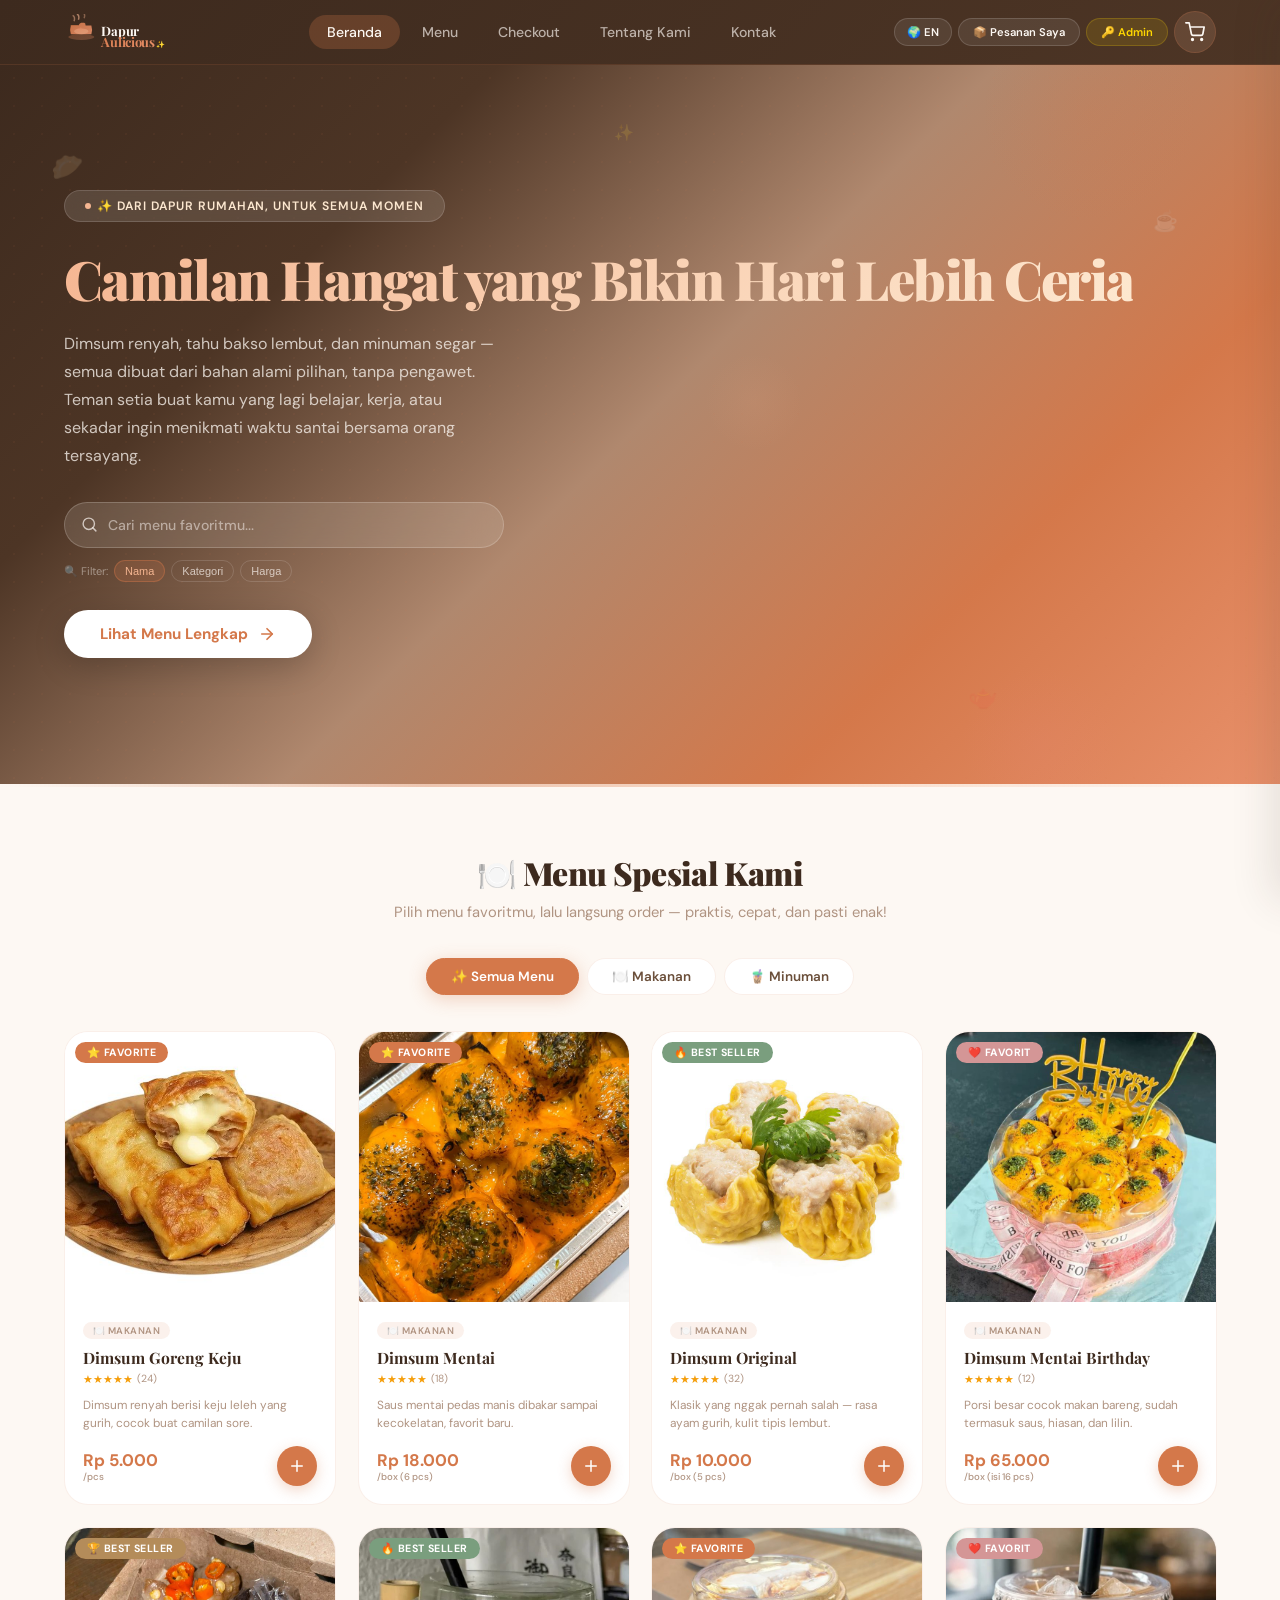
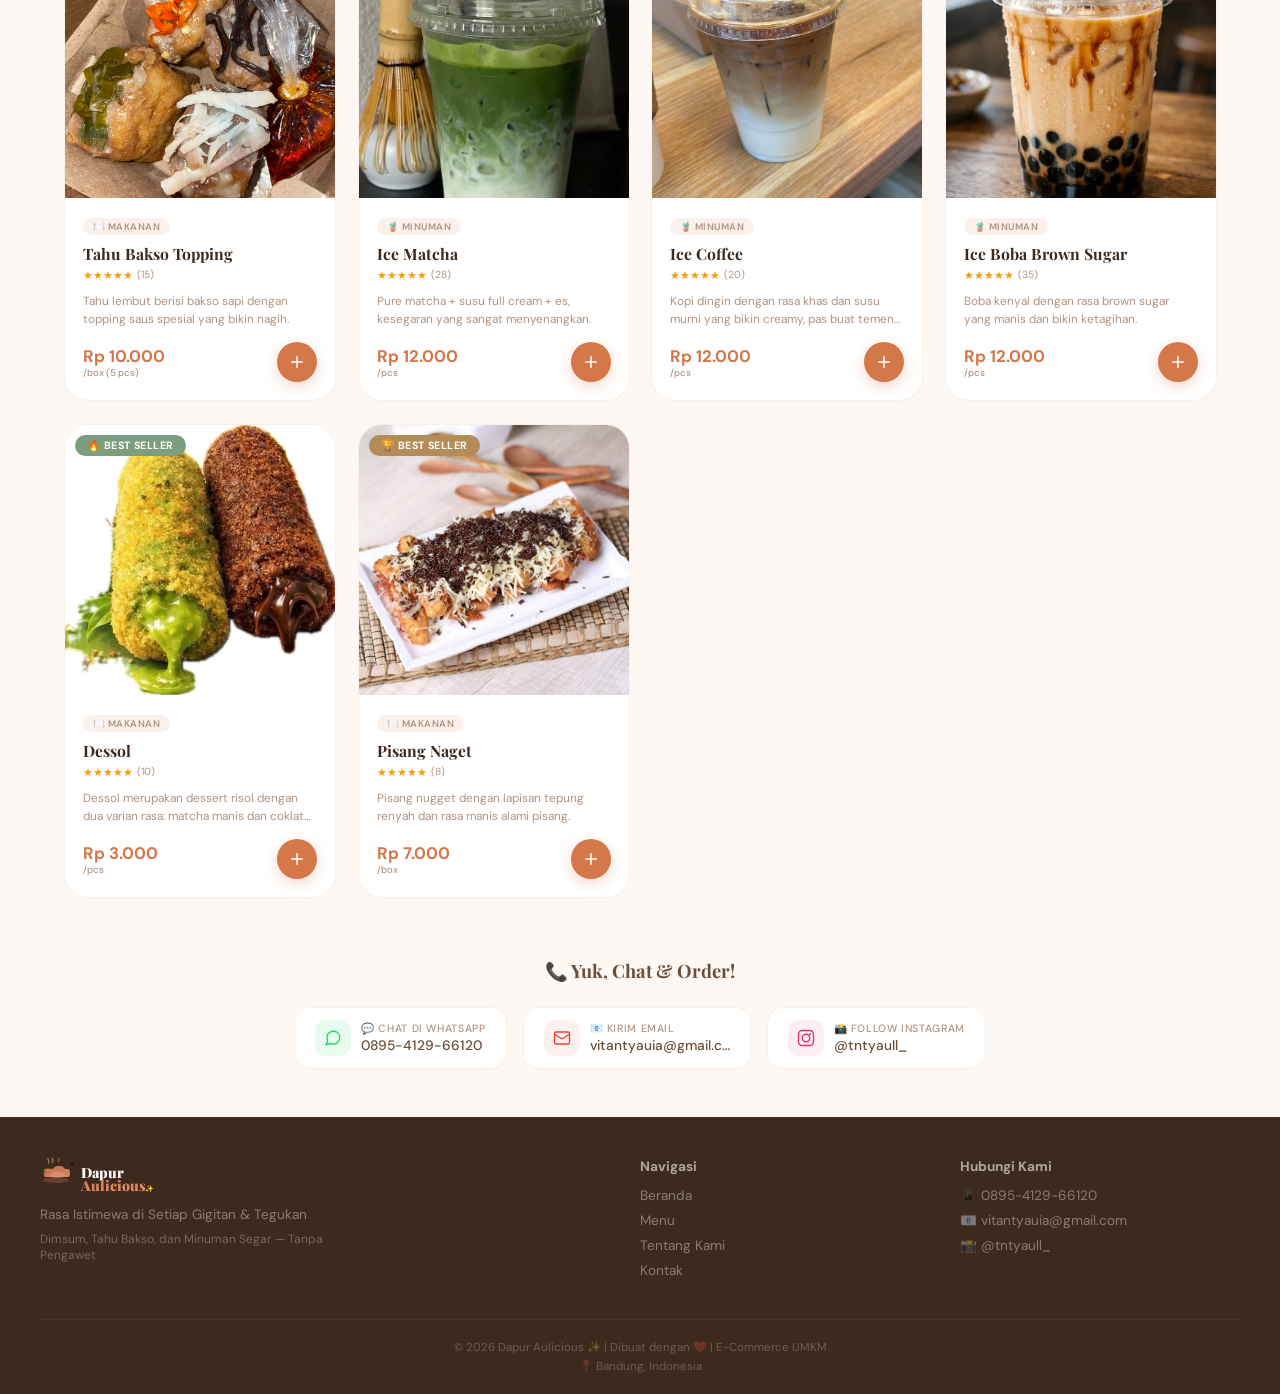
==== commit 1761307b: "Rename index.HTML to index.html" ====
--- a/index.html
+++ b/index.html
@@ -65,24 +65,6 @@
         }
 
         /* ===== STATUS PESANAN UNTUK KONSUMEN ===== */
-        .order-tracking {
-            background: var(--card);
-            border-radius: var(--radius);
-            padding: 20px 24px;
-            border: 1px solid var(--border);
-            margin-bottom: 24px;
-            box-shadow: var(--shadow-sm);
-        }
-        .order-tracking h4 {
-            font-family: 'Playfair Display', serif;
-            font-weight: 700;
-            font-size: 1.1rem;
-            margin-bottom: 16px;
-            color: var(--dark);
-            display: flex;
-            align-items: center;
-            gap: 8px;
-        }
         .tracking-timeline {
             display: flex;
             flex-direction: column;
@@ -146,21 +128,6 @@
             color: var(--dark-mid);
             margin-top: 2px;
         }
-        .order-status-badge {
-            display: inline-block;
-            padding: 4px 16px;
-            border-radius: var(--radius-full);
-            font-size: 0.8rem;
-            font-weight: 700;
-            margin-left: 8px;
-        }
-        .order-status-badge.pending { background: rgba(232,184,109,0.15); color: var(--warning); }
-        .order-status-badge.processed { background: rgba(106,158,201,0.15); color: var(--info); }
-        .order-status-badge.shipping { background: rgba(106,158,201,0.15); color: var(--info); }
-        .order-status-badge.delivered { background: rgba(76,175,132,0.15); color: var(--success); }
-        .order-status-badge.completed { background: rgba(76,175,132,0.15); color: var(--success); }
-        .order-status-badge.cancelled { background: rgba(232,131,122,0.15); color: var(--danger); }
-        .order-status-badge.returned { background: rgba(232,131,122,0.15); color: var(--danger); }
 
         .btn-track-order {
             display: inline-flex;
@@ -264,10 +231,6 @@
             background: rgba(232,131,122,0.15);
             color: var(--danger);
         }
-        .order-status.return-requested {
-            background: rgba(232,184,109,0.15);
-            color: var(--warning);
-        }
         .order-actions .return-btn {
             background: rgba(232,184,109,0.1);
             color: var(--warning);
@@ -351,7 +314,7 @@
             color: var(--danger);
         }
 
-        /* ===== NAV CEK PESANAN ===== */
+        /* ===== NAV BUTTONS ===== */
         .nav-cek-btn {
             background: rgba(255,255,255,0.08);
             border: 1px solid rgba(255,255,255,0.15);
@@ -393,7 +356,6 @@
             border: 1px solid var(--border);
             margin-bottom: 16px;
             transition: all .3s ease;
-            cursor: default;
         }
         .cek-card:hover {
             box-shadow: var(--shadow-md);
@@ -430,17 +392,13 @@
         .cek-card .cek-status.completed { background: rgba(76,175,132,0.15); color: var(--success); }
         .cek-card .cek-status.cancelled { background: rgba(232,131,122,0.15); color: var(--danger); }
         .cek-card .cek-status.returned { background: rgba(232,131,122,0.15); color: var(--danger); }
-        .cek-card .cek-items {
-            font-size: 0.85rem;
-            color: var(--dark-mid);
-            margin: 4px 0;
-        }
         .cek-card .cek-items ul {
             list-style: none;
             padding-left: 0;
         }
         .cek-card .cek-items ul li {
             padding: 2px 0;
+            font-size: 0.8rem;
         }
         .cek-card .cek-total {
             font-weight: 700;
@@ -464,21 +422,18 @@
             margin-top: 12px;
             display: flex;
             gap: 8px;
-            flex-wrap: wrap;
-        }
-        .cek-card .cek-actions button {
+        }
+        .cek-card .cek-actions .track-btn {
             padding: 6px 18px;
             border-radius: var(--radius-full);
             font-size: 0.75rem;
             font-weight: 600;
             cursor: pointer;
+            background: var(--primary-pale);
+            color: var(--primary);
+            border: none;
             transition: all .3s ease;
             font-family: 'DM Sans', sans-serif;
-            border: none;
-        }
-        .cek-card .cek-actions .track-btn {
-            background: var(--primary-pale);
-            color: var(--primary);
         }
         .cek-card .cek-actions .track-btn:hover {
             background: var(--primary);
@@ -570,7 +525,6 @@
             color: #fff;
         }
 
-        /* ===== STYLE LAINNYA ===== */
         .kartu-price .satuan{display:block;font-size:.6rem;font-weight:500;color:var(--muted);margin-top:1px}
         .rasa-selector{display:none;gap:16px;flex-wrap:wrap;margin-bottom:20px;align-items:center}
         .rasa-selector.show{display:flex}
@@ -592,8 +546,6 @@
         .nav-inner{max-width:1200px;margin:0 auto;padding:0 24px;height:64px;display:flex;align-items:center;justify-content:space-between;gap:8px}
         .nav-brand{font-family:'Playfair Display',serif;font-weight:900;font-size:1.3rem;color:#fdf8f3;text-decoration:none;letter-spacing:-.02em;display:flex;align-items:center;gap:8px;cursor:pointer;flex-shrink:0}
         .nav-brand .logo-svg{height:36px;width:auto;display:block}
-        .nav-brand .brand-text{display:inline-block;line-height:1.2}
-        .nav-brand .brand-text .sub{display:block;font-size:.55rem;font-weight:500;color:rgba(253,248,243,0.5);letter-spacing:.15em;margin-top:-2px}
         .nav-links{display:flex;align-items:center;gap:4px}
         .nav-links a{color:rgba(253,248,243,0.65);text-decoration:none;font-size:.88rem;font-weight:500;padding:8px 18px;border-radius:var(--radius-full);transition:all .3s ease;cursor:pointer}
         .nav-links a:hover,.nav-links a.active{color:#fdf8f3;background:rgba(245,182,146,0.2)}
@@ -710,7 +662,6 @@
         .admin-panel .orders-container .order-item .order-header .order-status.completed{background:rgba(76,175,132,0.1);color:var(--success)}
         .admin-panel .orders-container .order-item .order-header .order-status.cancelled{background:rgba(232,131,122,0.1);color:var(--danger)}
         .admin-panel .orders-container .order-item .order-header .order-status.returned{background:rgba(232,131,122,0.15);color:var(--danger)}
-        .admin-panel .orders-container .order-item .order-header .order-status.return-requested{background:rgba(232,184,109,0.15);color:var(--warning)}
         .admin-panel .orders-container .order-item .order-detail{display:grid;grid-template-columns:1fr 1fr 1fr;gap:12px;font-size:.85rem;color:var(--dark-mid)}
         .admin-panel .orders-container .order-item .order-detail .order-items{grid-column:1/-1}
         .admin-panel .orders-container .order-item .order-detail .order-items ul{list-style:none;padding-left:0}
@@ -766,15 +717,6 @@
         .filter-label{font-size:11px;color:rgba(253,248,243,0.45);white-space:nowrap}
         .filter-btn{background:transparent;border:1px solid rgba(253,248,243,0.15);color:rgba(253,248,243,0.7);font-size:11px;padding:4px 10px;border-radius:99px;cursor:pointer;transition:all .18s}
         .filter-btn:hover,.filter-btn.active{background:rgba(212,120,74,0.2);border-color:rgba(212,120,74,0.4);color:#f5b692}
-        .hero-image{flex:1;position:relative;min-height:380px;display:flex;align-items:center;justify-content:center}
-        .hi-stack{position:relative;width:100%;height:380px}
-        .hi{position:absolute;border-radius:20px;object-fit:cover;display:block;box-shadow:0 12px 40px rgba(0,0,0,0.3);mask-image:radial-gradient(ellipse at center,black 60%,transparent 100%);-webkit-mask-image:radial-gradient(ellipse at center,black 60%,transparent 100%)}
-        .hi-1{width:160px;height:200px;top:10px;right:20px;z-index:3;transform:rotate(4deg);animation:heroFloat 6s ease-in-out infinite;--rot:4deg}
-        .hi-2{width:130px;height:165px;top:50%;right:42%;z-index:4;transform:rotate(-6deg);animation:heroFloat 7s ease-in-out .4s infinite;--rot:-6deg}
-        .hi-3{width:145px;height:185px;bottom:10px;right:10px;z-index:2;transform:rotate(7deg);animation:heroFloat 8s ease-in-out .8s infinite;--rot:7deg}
-        .hi-4{width:110px;height:140px;top:5px;right:46%;z-index:5;transform:rotate(-3deg);animation:heroFloat 5.5s ease-in-out 1.2s infinite;--rot:-3deg}
-        .hi-5{width:100px;height:125px;bottom:20px;right:44%;z-index:1;transform:rotate(5deg);animation:heroFloat 9s ease-in-out 1.6s infinite;--rot:5deg;opacity:.85}
-        @keyframes heroFloat{0%,100%{transform:rotate(var(--rot)) translateY(0)}50%{transform:rotate(calc(var(--rot) + 2deg)) translateY(-10px)}}
         .hero-divider{height:3px;background:linear-gradient(90deg,transparent,var(--primary),var(--primary-lighter),transparent);opacity:.4}
         .katalog{max-width:1200px;margin:0 auto;padding:64px 24px 40px}
         .katalog-head{text-align:center;margin-bottom:36px}
@@ -862,7 +804,6 @@
         .cart-total-label{font-size:.88rem;color:var(--muted);font-weight:500}
         .cart-total-value{font-family:'Playfair Display',serif;font-weight:900;font-size:1.35rem;color:var(--primary)}
         .cart-discount-info{font-size:.75rem;color:var(--discount);font-weight:600;text-align:center;padding:4px 0;background:rgba(224,112,112,0.05);border-radius:8px}
-        .cart-total-row .total-diskon{color:var(--discount);font-size:.85rem}
         .cart-wa-btn{display:flex;align-items:center;justify-content:center;gap:10px;width:100%;padding:14px;border-radius:var(--radius);border:none;background:#25D366;color:#fff;font-size:.92rem;font-weight:700;font-family:'DM Sans',sans-serif;cursor:pointer;transition:all .3s ease;box-shadow:0 4px 18px rgba(37,211,102,0.3)}
         .cart-wa-btn:hover{background:#1fb855;transform:translateY(-2px);box-shadow:0 8px 28px rgba(37,211,102,0.35)}
         .cart-wa-btn:active{transform:translateY(0) scale(.98)}
@@ -901,7 +842,6 @@
         .summary-item-price{color:var(--muted);font-size:.8rem}
         .summary-total{margin-top:16px;padding-top:16px;border-top:2px solid var(--border);display:flex;justify-content:space-between;font-size:1.2rem;font-weight:700;flex-wrap:wrap}
         .summary-total .total-price{color:var(--primary);font-size:1.4rem}
-        .summary-total .total-diskon{color:var(--discount);font-size:1rem;width:100%;text-align:right;font-weight:600}
         .checkout-success-modal{position:fixed;inset:0;background:rgba(0,0,0,0.5);backdrop-filter:blur(4px);z-index:200;display:none;align-items:center;justify-content:center}
         .checkout-success-modal .modal-content{background:#fff;padding:40px;border-radius:24px;max-width:400px;width:90%;text-align:center}
         .checkout-success-modal .modal-content .icon{font-size:64px;margin-bottom:16px}
@@ -962,8 +902,6 @@
         #page-detail .detail-info h1{font-family:'Playfair Display',serif;font-weight:900;font-size:2rem;color:var(--dark);margin-bottom:8px}
         #page-detail .detail-info .rating{display:flex;align-items:center;gap:8px;margin-bottom:16px}
         #page-detail .detail-info .rating .stars{color:#f59e0b;font-size:1.1rem}
-        #page-detail .detail-info .rating .stars .empty{color:#d1d5db}
-        #page-detail .detail-info .rating span:last-child{color:var(--muted);font-size:.85rem}
         #page-detail .detail-info .price{font-size:1.8rem;font-weight:700;color:var(--primary);margin-bottom:4px}
         #page-detail .detail-info .price .harga-normal{color:var(--primary)}
         #page-detail .detail-info .price .promo-info{font-size:.85rem;color:var(--discount);font-weight:600;display:block;margin-top:4px}
@@ -973,7 +911,6 @@
         .detail-stok .stok-item{font-size:.85rem;background:var(--card);padding:4px 12px;border-radius:var(--radius-full);border:1px solid var(--border)}
         .detail-stok .stok-item strong{color:var(--dark)}
         .detail-stok .stok-item .stok-tersedia{color:var(--success)}
-        .detail-stok .stok-item .stok-habis{color:var(--danger)}
         #page-detail .detail-info .specs{display:grid;grid-template-columns:1fr 1fr;gap:8px;background:var(--bg);padding:16px;border-radius:12px;margin-bottom:24px}
         #page-detail .detail-info .specs .spec-item{font-size:.85rem}
         #page-detail .detail-info .specs .spec-item strong{color:var(--dark)}
@@ -1077,7 +1014,7 @@
                 <label>🔑 Password</label>
                 <div class="password-wrapper">
                     <input type="password" id="loginPass" placeholder="••••••••">
-                    <button type="button" class="password-toggle" id="passwordToggle" onclick="togglePasswordVisibility()" aria-label="Tampilkan password">👁️</button>
+                    <button type="button" class="password-toggle" id="passwordToggle" onclick="togglePasswordVisibility()">👁️</button>
                 </div>
             </div>
             <button class="btn-login" onclick="prosesLogin()">🚀 Login</button>
@@ -1097,7 +1034,6 @@
                 <button class="logout-btn" onclick="adminLogout()">🚪 Logout</button>
             </div>
         </div>
-
         <div class="stats-grid" id="statsGrid">
             <div class="stat-card">
                 <div class="stat-icon">📦</div>
@@ -1124,7 +1060,6 @@
                 <span class="stat-change neutral">Dari ulasan</span>
             </div>
         </div>
-
         <div class="chart-container">
             <h3>📈 Statistik Produk</h3>
             <div class="chart-grid">
@@ -1138,12 +1073,10 @@
                 </div>
             </div>
         </div>
-
         <div class="admin-tabs">
             <button class="admin-tab active" data-tab="tab-produk" onclick="switchAdminTab('tab-produk')">📦 Produk</button>
             <button class="admin-tab" data-tab="tab-pesanan" onclick="switchAdminTab('tab-pesanan')">📋 Pesanan</button>
         </div>
-
         <div class="admin-tab-content active" id="tab-produk">
             <div class="admin-grid">
                 <div class="admin-form">
@@ -1205,7 +1138,6 @@
                 </div>
             </div>
         </div>
-
         <div class="admin-tab-content" id="tab-pesanan">
             <div class="orders-container">
                 <h3>📋 Riwayat Pesanan</h3>
@@ -1225,7 +1157,6 @@
             <div class="hero-particle" style="right:8%;top:20%;animation-duration:8s;animation-delay:1s;font-size:20px;">☕</div>
             <div class="hero-particle" style="right:22%;bottom:10%;animation-duration:13s;animation-delay:3s;font-size:24px;">🫖</div>
             <div class="hero-particle" style="left:48%;top:8%;animation-duration:10s;animation-delay:.5s;font-size:16px;">✨</div>
-
             <div class="hero-inner">
                 <div class="hero-text">
                     <span class="hero-badge">
@@ -1234,7 +1165,6 @@
                     </span>
                     <h1><span data-key="hero-title">Camilan Hangat yang Bikin Hari Lebih Ceria</span></h1>
                     <p data-key="hero-desc">Dimsum renyah, tahu bakso lembut, dan minuman segar — semua dibuat dari bahan alami pilihan, tanpa pengawet. Teman setia buat kamu yang lagi belajar, kerja, atau sekadar ingin menikmati waktu santai bersama orang tersayang.</p>
-
                     <div class="hero-search">
                         <div class="hero-search-box">
                             <svg viewBox="0 0 24 24"><circle cx="11" cy="11" r="8"/><line x1="21" y1="21" x2="16.65" y2="16.65"/></svg>
@@ -1250,7 +1180,6 @@
                             <button class="filter-btn" data-filter="harga" data-key="filter-price">Harga</button>
                         </div>
                     </div>
-
                     <button class="hero-btn" onclick="scrollToKatalog()">
                         <span data-key="hero-btn">Lihat Menu Lengkap</span>
                         <svg viewBox="0 0 24 24"><line x1="5" y1="12" x2="19" y2="12"/><polyline points="12 5 19 12 12 19"/></svg>
@@ -1258,21 +1187,17 @@
                 </div>
             </div>
         </section>
-
         <div class="hero-divider"></div>
-
         <section class="katalog" id="katalog">
             <div class="katalog-head">
                 <h2 data-key="catalog-title">🍽️ Menu Spesial Kami</h2>
                 <p data-key="catalog-sub">Pilih menu favoritmu, lalu langsung order — praktis, cepat, dan pasti enak!</p>
             </div>
-
             <div class="katalog-tabs" role="tablist">
                 <button class="tab active" data-cat="semua" role="tab" aria-selected="true" data-key="tab-all">✨ Semua Menu</button>
                 <button class="tab" data-cat="makanan" role="tab" aria-selected="false" data-key="tab-food">🍽️ Makanan</button>
                 <button class="tab" data-cat="minuman" role="tab" aria-selected="false" data-key="tab-drink">🧋 Minuman</button>
             </div>
-
             <div id="semuaProduk" class="katalog-grid"></div>
         </section>
     </div>
@@ -1294,17 +1219,14 @@
                 <div class="price" id="productPrice">Rp 5.000</div>
                 <span class="price-satuan" id="productSatuan">/pcs</span>
                 <p class="description" id="productDesc">Dimsum renyah berisi keju leleh yang gurih, cocok buat camilan sore.</p>
-
                 <div class="rasa-selector" id="rasaSelector">
                     <span class="rasa-label" data-key="select-flavor">🍭 Pilih Rasa:</span>
                     <div class="rasa-options-grid" id="rasaOptions"></div>
                 </div>
                 <input type="hidden" id="selectedRasa" value="">
-
                 <div class="detail-stok" id="detailStokContainer">
                     <span class="stok-item"><strong>Stok:</strong> <span class="stok-tersedia" id="stokProduk">100 tersedia</span></span>
                 </div>
-
                 <div class="specs">
                     <div class="spec-item"><strong data-key="spec-weight">⚖️ Berat:</strong> <span>±50g</span></div>
                     <div class="spec-item"><strong data-key="spec-category">📂 Kategori:</strong> <span id="specCategory">Makanan</span></div>
@@ -1327,12 +1249,10 @@
                 <button class="btn-secondary" style="margin-top:12px;width:100%;" onclick="showPage('home')" data-key="btn-back-catalog">← Kembali ke Menu</button>
             </div>
         </div>
-
         <section class="reviews-section">
             <h3 data-key="reviews-title">💬 Kata Pelanggan</h3>
             <div id="reviewsContainer"></div>
         </section>
-
         <section class="related-products">
             <h3 data-key="related-title">✨ Rekomendasi Lainnya</h3>
             <div class="related-grid" id="relatedGrid"></div>
@@ -1401,13 +1321,11 @@
         <div class="bisnis-container">
             <h1 data-key="bisnis-title">📖 Cerita Dapur Aulicious</h1>
             <p class="subtitle" data-key="bisnis-sub">✨ Dari hati, untuk kamu — camilan rumahan penuh cinta</p>
-
             <div class="bisnis-card">
                 <h2 data-key="bisnis-1-title">🏢 Siapa Kami?</h2>
                 <p data-key="bisnis-1-desc"><strong>Dapur Aulicious ✨</strong> lahir dari kecintaan kami memasak untuk orang-orang terdekat. Kami percaya bahwa makanan terbaik adalah yang dibuat dengan hati, dari bahan-bahan alami tanpa pengawet. Setiap gigitan dimsum, setiap teguk minuman kami, adalah cerita tentang kehangatan dan kejujuran rasa.</p>
                 <p style="margin-top:8px;" data-key="bisnis-1-value"><strong>💎 Proposisi Nilai:</strong> Masakan rumahan dengan cinta, untuk setiap momen berharga — cocok untuk teman santai, belajar, atau kumpul bersama keluarga dan sahabat.</p>
             </div>
-
             <div class="bisnis-grid">
                 <div class="bisnis-card">
                     <h2 data-key="bisnis-2-title">🎯 Siapa yang Kami Layani?</h2>
@@ -1419,7 +1337,6 @@
                     </ul>
                     <p style="margin-top:8px;" data-key="bisnis-2-seg"><strong>📍 Segmentasi:</strong> Usia 15-35 tahun, domisili perkotaan, aktif di media sosial.</p>
                 </div>
-
                 <div class="bisnis-card">
                     <h2 data-key="bisnis-3-title">📊 Analisis Pasar</h2>
                     <p data-key="bisnis-3-1"><strong>Pesaing Utama:</strong> Gerai dimsum kekinian, food truck, dan UMKM kuliner serupa.</p>
@@ -1432,7 +1349,6 @@
                     </ul>
                 </div>
             </div>
-
             <div class="bisnis-card">
                 <h2 data-key="bisnis-4-title">📦 Manajemen Produk</h2>
                 <p data-key="bisnis-4-1"><strong>Kategori Produk:</strong></p>
@@ -1443,7 +1359,6 @@
                 <p style="margin-top:8px;" data-key="bisnis-4-4"><strong>Deskripsi:</strong> Setiap produk dilengkapi deskripsi menggugah selera dan informasi bahan baku.</p>
                 <p data-key="bisnis-4-5"><strong>Visual:</strong> Foto produk berkualitas tinggi dengan pencahayaan yang baik dan tampilan menarik.</p>
             </div>
-
             <div class="bisnis-grid">
                 <div class="bisnis-card">
                     <h2 data-key="bisnis-5-title">💰 Model Bisnis</h2>
@@ -1453,7 +1368,6 @@
                         <li data-key="bisnis-5-3"><strong>Pendapatan Tambahan:</strong> Paket catering untuk acara (ulang tahun, meeting)</li>
                     </ul>
                 </div>
-
                 <div class="bisnis-card">
                     <h2 data-key="bisnis-6-title">🏷️ Strategi Harga & Promosi</h2>
                     <ul>
@@ -1464,7 +1378,6 @@
                     </ul>
                 </div>
             </div>
-
             <div class="bisnis-card">
                 <h2 data-key="bisnis-7-title">💳 Proses Checkout & Pembayaran</h2>
                 <p data-key="bisnis-7-1"><strong>Langkah Mudah Memesan:</strong></p>
@@ -1476,7 +1389,6 @@
                 </ol>
                 <p style="margin-top:8px;" data-key="bisnis-7-6"><strong>🔜 Rencana Integrasi:</strong> Kami sedang mengembangkan sistem pembayaran otomatis dengan <span class="highlight">Midtrans</span> untuk pengalaman yang lebih praktis.</p>
             </div>
-
             <div class="bisnis-grid">
                 <div class="bisnis-card">
                     <h2 data-key="bisnis-8-title">🔒 Keamanan & Pemeliharaan</h2>
@@ -1486,7 +1398,6 @@
                         <li data-key="bisnis-8-3"><strong>Pemeliharaan:</strong> Update konten rutin, backup data, monitoring performa</li>
                     </ul>
                 </div>
-
                 <div class="bisnis-card">
                     <h2 data-key="bisnis-9-title">📈 Data Analitik</h2>
                     <p data-key="bisnis-9-1"><strong>Metrik yang Dipantau:</strong></p>
@@ -1501,7 +1412,6 @@
                     <p style="margin-top:8px;" data-key="bisnis-9-8"><strong>📊 Pengambilan Keputusan:</strong> Data digunakan untuk menentukan produk yang perlu ditambah stok, promosi yang efektif, dan perbaikan UX.</p>
                 </div>
             </div>
-
             <div class="bisnis-card">
                 <h2 data-key="bisnis-10-title">📝 Rencana Pengembangan</h2>
                 <ul>
@@ -1512,7 +1422,6 @@
                     <li data-key="bisnis-10-5">Ekspansi menu — makanan & minuman baru setiap bulan</li>
                 </ul>
             </div>
-
             <div style="text-align:center;margin-top:20px;">
                 <button class="hero-btn" onclick="showPage('home')" style="display:inline-flex;" data-key="back-home">← Kembali ke Beranda</button>
             </div>
@@ -1524,7 +1433,6 @@
         <div class="cek-container">
             <h1>📦 Pesanan Saya</h1>
             <p class="subtitle">Lihat semua pesanan yang sudah Anda lakukan</p>
-            
             <div id="cekList"></div>
             <div style="text-align:center;margin-top:20px;">
                 <button class="hero-btn" onclick="showPage('home')" style="display:inline-flex;background:var(--card);color:var(--dark);box-shadow:var(--shadow-sm);">← Kembali ke Beranda</button>
@@ -1536,9 +1444,9 @@
     <section class="kontak" id="kontak" aria-label="Kontak kami">
         <p class="kontak-label" data-key="contact-title">📞 Yuk, Chat & Order!</p>
         <div class="kontak-list">
-            <a href="https://wa.me/62895412066120" target="_blank" rel="noopener noreferrer" class="kontak-item wa" aria-label="Chat WhatsApp">
+            <a href="https://wa.me/62895412966120" target="_blank" rel="noopener noreferrer" class="kontak-item wa" aria-label="Chat WhatsApp">
                 <span class="kontak-icon"><svg viewBox="0 0 24 24"><path d="M21 11.5a8.38 8.38 0 0 1-.9 3.8 8.5 8.5 0 0 1-7.6 4.7 8.38 8.38 0 0 1-3.8-.9L3 21l1.9-5.7a8.38 8.38 0 0 1-.9-3.8 8.5 8.5 0 0 1 4.7-7.6 8.38 8.38 0 0 1 3.8-.9h.5a8.48 8.48 0 0 1 8 8v.5z"/></svg></span>
-                <span class="kontak-text"><span data-key="contact-wa-label">💬 Chat di WhatsApp</span><span>0895-4120-66120</span></span>
+                <span class="kontak-text"><span data-key="contact-wa-label">💬 Chat di WhatsApp</span><span>0895-4129-66120</span></span>
             </a>
             <a href="mailto:vitantyauia@gmail.com" class="kontak-item gmail" aria-label="Kirim email">
                 <span class="kontak-icon"><svg viewBox="0 0 24 24"><rect x="2" y="4" width="20" height="16" rx="2"/><path d="m22 7-8.97 5.7a1.94 1.94 0 0 1-2.06 0L2 7"/></svg></span>
@@ -1592,7 +1500,7 @@
             </div>
             <div class="footer-contact">
                 <h4 style="color:rgba(253,248,243,0.6);font-size:.85rem;margin-bottom:4px;" data-key="footer-contact-title">Hubungi Kami</h4>
-                <a href="https://wa.me/62895412066120">📱 0895-4120-66120</a>
+                <a href="https://wa.me/62895412966120">📱 0895-4129-66120</a>
                 <a href="mailto:vitantyauia@gmail.com">📧 vitantyauia@gmail.com</a>
                 <a href="https://instagram.com/tntyaull_">📸 @tntyaull_</a>
             </div>
@@ -1645,9 +1553,7 @@
         <div class="modal-content">
             <div class="icon">🔄</div>
             <h3>Konfirmasi Retur</h3>
-            <p style="color:var(--dark-mid);font-size:0.9rem;margin:8px 0 4px;">
-                Apakah Anda yakin ingin melakukan retur untuk pesanan ini?
-            </p>
+            <p style="color:var(--dark-mid);font-size:0.9rem;margin:8px 0 4px;">Apakah Anda yakin ingin melakukan retur untuk pesanan ini?</p>
             <textarea id="returnReason" placeholder="Alasan retur (contoh: produk rusak, salah kirim, dll.)"></textarea>
             <input type="hidden" id="returnOrderIndex" value="">
             <div class="modal-actions">
@@ -1690,7 +1596,7 @@
         // ===== KONFIGURASI =====
         var ADMIN_USERNAME = 'admin';
         var ADMIN_PASSWORD = 'aulicious2026';
-        var ADMIN_WHATSAPP = '62895412066120';
+        var ADMIN_WHATSAPP = '62895412966120';
 
         // ===== DATA PRODUK =====
         var produkData = {
@@ -1829,6 +1735,81 @@
             
             window.open('https://wa.me/' + ADMIN_WHATSAPP + '?text=' + encodeURIComponent(pesanAdmin), '_blank');
         }
+
+        // ===== FUNGSI DATABASE (LOCAL STORAGE + SYNC) =====
+        function simpanPesanan(pesanan) {
+            var riwayat = JSON.parse(localStorage.getItem('riwayat_pesanan_aulicious') || '[]');
+            riwayat.push(pesanan);
+            localStorage.setItem('riwayat_pesanan_aulicious', JSON.stringify(riwayat));
+            
+            // Trigger event untuk sync antar tab
+            try {
+                localStorage.setItem('_sync_orders', Date.now().toString());
+            } catch(e) {}
+            
+            return riwayat;
+        }
+
+        function ambilPesanan(callback) {
+            try {
+                var data = JSON.parse(localStorage.getItem('riwayat_pesanan_aulicious') || '[]');
+                if (callback) callback(data);
+            } catch(e) {
+                if (callback) callback([]);
+            }
+        }
+
+        function updateStatusPesanan(id, status, statusLabel, statusClass) {
+            var orders = JSON.parse(localStorage.getItem('riwayat_pesanan_aulicious') || '[]');
+            for (var i = 0; i < orders.length; i++) {
+                if (orders[i].id == id) {
+                    orders[i].status = status;
+                    orders[i].statusLabel = statusLabel;
+                    orders[i].statusClass = statusClass;
+                    orders[i].lastUpdate = new Date().toLocaleString('id-ID');
+                    localStorage.setItem('riwayat_pesanan_aulicious', JSON.stringify(orders));
+                    break;
+                }
+            }
+            
+            // Trigger sync
+            try {
+                localStorage.setItem('_sync_orders', Date.now().toString());
+            } catch(e) {}
+        }
+
+        function hapusPesanan(id) {
+            var orders = JSON.parse(localStorage.getItem('riwayat_pesanan_aulicious') || '[]');
+            var newOrders = orders.filter(function(o) {
+                return o.id != id;
+            });
+            localStorage.setItem('riwayat_pesanan_aulicious', JSON.stringify(newOrders));
+            
+            try {
+                localStorage.setItem('_sync_orders', Date.now().toString());
+            } catch(e) {}
+        }
+
+        // ===== SYNC ANTAR TAB =====
+        var syncTimer = null;
+        var lastSync = localStorage.getItem('_sync_orders') || '';
+
+        function checkSync() {
+            var currentSync = localStorage.getItem('_sync_orders') || '';
+            if (currentSync !== lastSync) {
+                lastSync = currentSync;
+                // Refresh data
+                if (isAdmin) {
+                    renderOrders();
+                    updateStats();
+                }
+                if (document.getElementById('page-cek').style.display !== 'none') {
+                    renderCekPesanan();
+                }
+            }
+        }
+
+        setInterval(checkSync, 2000);
 
         // ===== UPDATE UI =====
         function updateUI() {
@@ -2411,16 +2392,17 @@
                     lastUpdate: new Date().toLocaleString('id-ID')
                 };
 
-                // Simpan nomor WhatsApp konsumen untuk cek pesanan otomatis
+                // Simpan nomor WhatsApp konsumen
                 localStorage.setItem('konsumen_phone', phone);
                 konsumenPhone = phone;
 
+                // ===== KIRIM KE WHATSAPP ADMIN =====
                 kirimPesananKeAdmin(pesanan);
 
-                var riwayat = JSON.parse(localStorage.getItem('riwayat_pesanan_aulicious') || '[]');
-                riwayat.push(pesanan);
-                localStorage.setItem('riwayat_pesanan_aulicious', JSON.stringify(riwayat));
-
+                // ===== SIMPAN KE DATABASE =====
+                simpanPesanan(pesanan);
+
+                // Kurangi stok
                 keranjang.forEach(function(item) {
                     if (produkData[item.id]) {
                         var p = produkData[item.id];
@@ -2689,118 +2671,228 @@
             });
         });
 
-        // ===== CEK PESANAN KONSUMEN (OTOMATIS) =====
+        // ===== CEK PESANAN KONSUMEN =====
         function renderCekPesanan() {
             var container = document.getElementById('cekList');
             if (!container) return;
             
-            // Ambil nomor WhatsApp dari localStorage
             var phone = localStorage.getItem('konsumen_phone') || '';
             
-            try {
-                orders = JSON.parse(localStorage.getItem('riwayat_pesanan_aulicious') || '[]');
-            } catch (e) { orders = []; }
-            
-            // Filter pesanan berdasarkan nomor WhatsApp
-            var filteredOrders = [];
-            if (phone) {
-                filteredOrders = orders.filter(function(order) {
-                    return order.phone === phone || order.phone.replace(/^0/, '62') === phone.replace(/^0/, '62');
-                });
-            }
-            
-            if (!phone) {
-                container.innerHTML = `
-                    <div class="cek-empty">
-                        <span>📭</span>
-                        <p>Belum ada pesanan yang tercatat.</p>
-                        <p style="font-size:0.85rem;color:var(--muted);">Silakan lakukan pemesanan terlebih dahulu.</p>
-                        <button class="btn-belanjah" onclick="scrollToKatalog()">🛒 Belanja Sekarang</button>
+            ambilPesanan(function(allOrders) {
+                var filteredOrders = [];
+                if (phone) {
+                    filteredOrders = allOrders.filter(function(order) {
+                        return order.phone === phone || order.phone.replace(/^0/, '62') === phone.replace(/^0/, '62');
+                    });
+                }
+                
+                if (!phone) {
+                    container.innerHTML = `
+                        <div class="cek-empty">
+                            <span>📭</span>
+                            <p>Belum ada pesanan yang tercatat.</p>
+                            <p style="font-size:0.85rem;color:var(--muted);">Silakan lakukan pemesanan terlebih dahulu.</p>
+                            <button class="btn-belanjah" onclick="scrollToKatalog()">🛒 Belanja Sekarang</button>
+                        </div>
+                    `;
+                    return;
+                }
+                
+                if (filteredOrders.length === 0) {
+                    container.innerHTML = `
+                        <div class="cek-empty">
+                            <span>📭</span>
+                            <p>Belum ada pesanan dengan nomor WhatsApp ${phone}</p>
+                            <p style="font-size:0.85rem;color:var(--muted);">Silakan lakukan pemesanan terlebih dahulu.</p>
+                            <button class="btn-belanjah" onclick="scrollToKatalog()">🛒 Belanja Sekarang</button>
+                        </div>
+                    `;
+                    return;
+                }
+                
+                var html = `
+                    <div class="cek-user-info">
+                        <div class="user-detail">
+                            <div class="avatar">👤</div>
+                            <div class="info">
+                                <div class="name">${filteredOrders[0]?.nama || 'Pelanggan'}</div>
+                                <div class="phone">📱 ${phone}</div>
+                            </div>
+                        </div>
+                        <div style="font-size:0.8rem;color:var(--muted);">
+                            Total ${filteredOrders.length} pesanan
+                        </div>
                     </div>
                 `;
-                return;
-            }
-            
-            if (filteredOrders.length === 0) {
-                container.innerHTML = `
-                    <div class="cek-empty">
-                        <span>📭</span>
-                        <p>Belum ada pesanan dengan nomor WhatsApp ${phone}</p>
-                        <p style="font-size:0.85rem;color:var(--muted);">Silakan lakukan pemesanan terlebih dahulu.</p>
-                        <button class="btn-belanjah" onclick="scrollToKatalog()">🛒 Belanja Sekarang</button>
-                    </div>
-                `;
-                return;
-            }
-            
-            var html = `
-                <div class="cek-user-info">
-                    <div class="user-detail">
-                        <div class="avatar">👤</div>
-                        <div class="info">
-                            <div class="name">${filteredOrders[0]?.nama || 'Pelanggan'}</div>
-                            <div class="phone">📱 ${phone}</div>
+                
+                filteredOrders.forEach(function(order, index) {
+                    var statusMap = {
+                        'pending': { label: '⏳ Pending', class: 'pending' },
+                        'processed': { label: '🔄 Diproses', class: 'processed' },
+                        'shipping': { label: '🚚 Dikirim', class: 'shipping' },
+                        'delivered': { label: '✅ Selesai', class: 'delivered' },
+                        'completed': { label: '✅ Selesai', class: 'completed' },
+                        'cancelled': { label: '❌ Dibatalkan', class: 'cancelled' },
+                        'returned': { label: '🔄 Retur', class: 'returned' }
+                    };
+                    var statusInfo = statusMap[order.status] || statusMap['pending'];
+                    var statusText = order.statusLabel || statusInfo.label;
+                    var statusClass = order.statusClass || statusInfo.class;
+                    
+                    var itemsHtml = '';
+                    if (order.items) {
+                        order.items.forEach(function(item) {
+                            var namaItem = item.nama;
+                            if (item.rasaNama) namaItem += ' (' + item.rasaNama + ')';
+                            itemsHtml += '<li>• ' + namaItem + ' x ' + item.qty + '</li>';
+                        });
+                    }
+                    
+                    var returnInfo = '';
+                    if (order.status === 'returned' && order.returnReason) {
+                        returnInfo = '<div class="cek-return-info"><strong>🔄 Alasan Retur:</strong> ' + order.returnReason + 
+                                    ' <span style="color:var(--muted);font-size:0.7rem;">(' + (order.returnDate || '') + ')</span></div>';
+                    }
+                    
+                    html += `
+                        <div class="cek-card">
+                            <div class="cek-header">
+                                <span class="order-id">#ORDER-${order.id || Date.now() + index}</span>
+                                <span class="cek-status ${statusClass}">${statusText}</span>
+                                <span class="order-date">${order.tanggal || new Date().toLocaleString('id-ID')}</span>
+                            </div>
+                            <div class="cek-items">
+                                <strong>Pesanan:</strong>
+                                <ul>${itemsHtml}</ul>
+                            </div>
+                            <div class="cek-total">Total: ${formatRp(order.total || 0)}</div>
+                            ${returnInfo}
+                            <div class="cek-actions">
+                                <button class="track-btn" onclick="openTrackingModal('${order.id}')">📦 Lihat Detail</button>
+                            </div>
                         </div>
-                    </div>
-                    <div style="font-size:0.8rem;color:var(--muted);">
-                        Total ${filteredOrders.length} pesanan
-                    </div>
-                </div>
-            `;
-            
-            filteredOrders.forEach(function(order, index) {
-                var statusMap = {
-                    'pending': { label: '⏳ Pending', class: 'pending' },
-                    'processed': { label: '🔄 Diproses', class: 'processed' },
-                    'shipping': { label: '🚚 Dikirim', class: 'shipping' },
-                    'delivered': { label: '✅ Selesai', class: 'delivered' },
-                    'completed': { label: '✅ Selesai', class: 'completed' },
-                    'cancelled': { label: '❌ Dibatalkan', class: 'cancelled' },
-                    'returned': { label: '🔄 Retur', class: 'returned' }
-                };
-                var statusInfo = statusMap[order.status] || statusMap['pending'];
-                var statusText = order.statusLabel || statusInfo.label;
-                var statusClass = order.statusClass || statusInfo.class;
+                    `;
+                });
+                
+                container.innerHTML = html;
+            });
+        }
+
+        // ===== OPEN TRACKING MODAL =====
+        function openTrackingModal(orderId) {
+            ambilPesanan(function(allOrders) {
+                var order = null;
+                for (var i = 0; i < allOrders.length; i++) {
+                    if (allOrders[i].id == orderId) {
+                        order = allOrders[i];
+                        break;
+                    }
+                }
+                
+                if (!order) {
+                    showToast('⚠️ Pesanan tidak ditemukan!');
+                    return;
+                }
+                
+                document.getElementById('trackingOrderId').textContent = '#ORDER-' + order.id;
+                document.getElementById('trackingOrderDate').textContent = order.tanggal || new Date().toLocaleString('id-ID');
+                document.getElementById('trackingCustomerName').textContent = order.nama || '-';
+                document.getElementById('trackingCustomerPhone').textContent = order.phone || '-';
                 
                 var itemsHtml = '';
                 if (order.items) {
                     order.items.forEach(function(item) {
                         var namaItem = item.nama;
                         if (item.rasaNama) namaItem += ' (' + item.rasaNama + ')';
-                        itemsHtml += '<li>• ' + namaItem + ' x ' + item.qty + '</li>';
+                        itemsHtml += '<li>• ' + namaItem + ' x ' + item.qty + ' = ' + formatRp(item.harga * item.qty) + '</li>';
                     });
                 }
+                document.getElementById('trackingItemsList').innerHTML = itemsHtml || '<li>Tidak ada item</li>';
+                document.getElementById('trackingTotal').textContent = 'Total: ' + formatRp(order.total || 0);
                 
-                var returnInfo = '';
+                var returnInfo = document.getElementById('trackingReturnInfo');
                 if (order.status === 'returned' && order.returnReason) {
-                    returnInfo = '<div class="cek-return-info"><strong>🔄 Alasan Retur:</strong> ' + order.returnReason + 
-                                ' <span style="color:var(--muted);font-size:0.7rem;">(' + (order.returnDate || '') + ')</span></div>';
+                    returnInfo.style.display = 'block';
+                    returnInfo.innerHTML = '<strong>🔄 Alasan Retur:</strong> ' + order.returnReason + 
+                                          ' <span style="color:var(--muted);font-size:0.7rem;">(' + (order.returnDate || '') + ')</span>';
+                } else {
+                    returnInfo.style.display = 'none';
                 }
                 
-                html += `
-                    <div class="cek-card">
-                        <div class="cek-header">
-                            <span class="order-id">#ORDER-${order.id || Date.now() + index}</span>
-                            <span class="cek-status ${statusClass}">${statusText}</span>
-                            <span class="order-date">${order.tanggal || new Date().toLocaleString('id-ID')}</span>
-                        </div>
-                        <div class="cek-items">
-                            <strong>Pesanan:</strong>
-                            <ul>${itemsHtml}</ul>
-                        </div>
-                        <div class="cek-total">Total: ${formatRp(order.total || 0)}</div>
-                        ${returnInfo}
-                        <div class="cek-actions">
-                            <button class="track-btn" onclick="openTrackingModal(${order.id})">📦 Lihat Detail</button>
-                        </div>
-                    </div>
-                `;
+                document.getElementById('trackingTimeline').innerHTML = buildTrackingTimeline(order);
+                document.getElementById('trackingModal').style.display = 'flex';
+            });
+        }
+
+        function closeTrackingModal() {
+            document.getElementById('trackingModal').style.display = 'none';
+        }
+
+        function buildTrackingTimeline(order) {
+            var statuses = [
+                { key: 'pending', label: '📝 Pesanan Dibuat', desc: 'Pesanan berhasil dibuat dan menunggu diproses.' },
+                { key: 'processed', label: '🔄 Sedang Diproses', desc: 'Pesanan sedang diproses oleh admin.' },
+                { key: 'shipping', label: '🚚 Dalam Pengiriman', desc: 'Pesanan sedang dalam perjalanan menuju alamat Anda.' },
+                { key: 'delivered', label: '✅ Pesanan Selesai', desc: 'Pesanan telah sampai di tujuan.' },
+                { key: 'completed', label: '✅ Pesanan Selesai', desc: 'Pesanan telah selesai.' }
+            ];
+            
+            var currentStatus = order.status || 'pending';
+            var statusKeys = ['pending', 'processed', 'shipping', 'delivered', 'completed'];
+            var currentIndex = statusKeys.indexOf(currentStatus);
+            if (currentIndex === -1) currentIndex = 0;
+            
+            if (currentStatus === 'returned') {
+                return buildReturnTimeline(order);
+            }
+            
+            var html = '';
+            statuses.forEach(function(s, index) {
+                var isActive = index <= currentIndex;
+                var isCompleted = index < currentIndex;
+                var isCurrent = index === currentIndex;
+                var statusClass = isCompleted ? 'completed' : (isCurrent ? 'active' : '');
+                
+                var dateStr = '';
+                if (isActive && order.lastUpdate) {
+                    dateStr = order.lastUpdate;
+                }
+                
+                html += '<div class="tracking-step ' + statusClass + '">' +
+                    '<span class="step-label">' + s.label + '</span>' +
+                    (dateStr ? '<span class="step-date">' + dateStr + '</span>' : '') +
+                    (isActive ? '<div class="step-desc">' + s.desc + '</div>' : '') +
+                '</div>';
             });
             
-            container.innerHTML = html;
-        }
-
-        // ===== FUNGSI TRANSLASI =====
+            return html;
+        }
+
+        function buildReturnTimeline(order) {
+            var html = '';
+            var statuses = [
+                { key: 'pending', label: '📝 Pesanan Dibuat' },
+                { key: 'processed', label: '🔄 Sedang Diproses' },
+                { key: 'shipping', label: '🚚 Dalam Pengiriman' },
+                { key: 'delivered', label: '✅ Pesanan Selesai' }
+            ];
+            
+            statuses.forEach(function(s) {
+                html += '<div class="tracking-step completed">' +
+                    '<span class="step-label">' + s.label + '</span>' +
+                '</div>';
+            });
+            
+            html += '<div class="tracking-step returned active">' +
+                '<span class="step-label">🔄 Retur Diajukan</span>' +
+                '<span class="step-date">' + (order.returnDate || order.lastUpdate || '') + '</span>' +
+                '<div class="step-desc">Alasan: ' + (order.returnReason || '-') + '</div>' +
+            '</div>';
+            
+            return html;
+        }
+
+        // ===== TRANSLATIONS =====
         var translations = {
             id: {
                 'brand': 'Dapur Aulicious✨',
@@ -3280,13 +3372,15 @@
         function updateStats() {
             var ids = Object.keys(produkData);
             document.getElementById('statProducts').textContent = ids.length;
-            try {
-                orders = JSON.parse(localStorage.getItem('riwayat_pesanan_aulicious') || '[]');
-            } catch (e) { orders = []; }
-            document.getElementById('statOrders').textContent = orders.length;
-            var totalRevenue = 0;
-            orders.forEach(function(o) { totalRevenue += o.total || 0; });
-            document.getElementById('statRevenue').textContent = formatRp(totalRevenue);
+            
+            ambilPesanan(function(data) {
+                orders = data;
+                document.getElementById('statOrders').textContent = orders.length;
+                var totalRevenue = 0;
+                orders.forEach(function(o) { totalRevenue += o.total || 0; });
+                document.getElementById('statRevenue').textContent = formatRp(totalRevenue);
+            });
+            
             var totalRating = 0, countRating = 0;
             ids.forEach(function(id) {
                 if (produkData[id].rating !== undefined) {
@@ -3500,30 +3594,24 @@
                 showToast('⚠️ Hanya admin yang dapat mengubah status!');
                 return;
             }
-            try {
-                orders = JSON.parse(localStorage.getItem('riwayat_pesanan_aulicious') || '[]');
-            } catch (e) { orders = []; }
             
-            var realIndex = orders.length - 1 - index;
-            if (orders[realIndex]) {
-                var statusMap = {
-                    'shipping': { label: '🚚 Dikirim', class: 'shipping' },
-                    'delivered': { label: '✅ Selesai', class: 'delivered' },
-                    'processed': { label: '🔄 Diproses', class: 'processed' }
-                };
-                
-                orders[realIndex].status = status;
-                orders[realIndex].statusLabel = statusMap[status]?.label || status;
-                orders[realIndex].statusClass = statusMap[status]?.class || 'pending';
-                orders[realIndex].lastUpdate = new Date().toLocaleString('id-ID');
-                
-                localStorage.setItem('riwayat_pesanan_aulicious', JSON.stringify(orders));
-                renderOrders();
-                updateStats();
-                
-                var statusLabel = statusMap[status]?.label || status;
-                showToast('✅ Status pesanan diperbarui: ' + statusLabel);
-            }
+            ambilPesanan(function(allOrders) {
+                var realIndex = allOrders.length - 1 - index;
+                if (allOrders[realIndex]) {
+                    var order = allOrders[realIndex];
+                    var statusMap = {
+                        'shipping': { label: '🚚 Dikirim', class: 'shipping' },
+                        'delivered': { label: '✅ Selesai', class: 'delivered' },
+                        'processed': { label: '🔄 Diproses', class: 'processed' }
+                    };
+                    
+                    updateStatusPesanan(order.id, status, statusMap[status]?.label || status, statusMap[status]?.class || 'pending');
+                    
+                    showToast('✅ Status pesanan diperbarui: ' + (statusMap[status]?.label || status));
+                    renderOrders();
+                    updateStats();
+                }
+            });
         }
 
         function openReturnModal(index) {
@@ -3555,151 +3643,38 @@
                 return;
             }
             
-            try {
-                orders = JSON.parse(localStorage.getItem('riwayat_pesanan_aulicious') || '[]');
-            } catch (e) { orders = []; }
-            
-            var realIndex = orders.length - 1 - index;
-            if (orders[realIndex]) {
-                var currentStatus = orders[realIndex].status;
-                var allowedStatus = ['shipping', 'delivered', 'completed'];
-                
-                if (!allowedStatus.includes(currentStatus)) {
-                    showToast('⚠️ Pesanan belum bisa di-retur. Status harus "Dikirim" atau "Selesai".');
+            ambilPesanan(function(allOrders) {
+                var realIndex = allOrders.length - 1 - index;
+                if (allOrders[realIndex]) {
+                    var order = allOrders[realIndex];
+                    var currentStatus = order.status;
+                    var allowedStatus = ['shipping', 'delivered', 'completed'];
+                    
+                    if (!allowedStatus.includes(currentStatus)) {
+                        showToast('⚠️ Pesanan belum bisa di-retur. Status harus "Dikirim" atau "Selesai".');
+                        closeReturnModal();
+                        return;
+                    }
+                    
+                    updateStatusPesanan(order.id, 'returned', '🔄 Retur', 'returned');
+                    
+                    // Tambahkan alasan retur
+                    var orders = JSON.parse(localStorage.getItem('riwayat_pesanan_aulicious') || '[]');
+                    for (var i = 0; i < orders.length; i++) {
+                        if (orders[i].id == order.id) {
+                            orders[i].returnReason = reason;
+                            orders[i].returnDate = new Date().toLocaleString('id-ID');
+                            localStorage.setItem('riwayat_pesanan_aulicious', JSON.stringify(orders));
+                            break;
+                        }
+                    }
+                    
                     closeReturnModal();
-                    return;
+                    showToast('✅ Retur berhasil diajukan. Alasan: ' + reason);
+                    renderOrders();
+                    updateStats();
                 }
-                
-                orders[realIndex].status = 'returned';
-                orders[realIndex].statusLabel = '🔄 Retur';
-                orders[realIndex].statusClass = 'returned';
-                orders[realIndex].returnReason = reason;
-                orders[realIndex].returnDate = new Date().toLocaleString('id-ID');
-                orders[realIndex].lastUpdate = new Date().toLocaleString('id-ID');
-                
-                localStorage.setItem('riwayat_pesanan_aulicious', JSON.stringify(orders));
-                renderOrders();
-                updateStats();
-                
-                closeReturnModal();
-                showToast('✅ Retur berhasil diajukan. Alasan: ' + reason);
-            }
-        }
-
-        // ===== FITUR TRACKING UNTUK KONSUMEN =====
-        function openTrackingModal(orderId) {
-            try {
-                orders = JSON.parse(localStorage.getItem('riwayat_pesanan_aulicious') || '[]');
-            } catch (e) { orders = []; }
-            
-            var order = null;
-            for (var i = 0; i < orders.length; i++) {
-                if (orders[i].id == orderId) {
-                    order = orders[i];
-                    break;
-                }
-            }
-            
-            if (!order) {
-                showToast('⚠️ Pesanan tidak ditemukan!');
-                return;
-            }
-            
-            document.getElementById('trackingOrderId').textContent = '#ORDER-' + order.id;
-            document.getElementById('trackingOrderDate').textContent = order.tanggal || new Date().toLocaleString('id-ID');
-            document.getElementById('trackingCustomerName').textContent = order.nama || '-';
-            document.getElementById('trackingCustomerPhone').textContent = order.phone || '-';
-            
-            var itemsHtml = '';
-            if (order.items) {
-                order.items.forEach(function(item) {
-                    var namaItem = item.nama;
-                    if (item.rasaNama) namaItem += ' (' + item.rasaNama + ')';
-                    itemsHtml += '<li>• ' + namaItem + ' x ' + item.qty + ' = ' + formatRp(item.harga * item.qty) + '</li>';
-                });
-            }
-            document.getElementById('trackingItemsList').innerHTML = itemsHtml || '<li>Tidak ada item</li>';
-            document.getElementById('trackingTotal').textContent = 'Total: ' + formatRp(order.total || 0);
-            
-            var returnInfo = document.getElementById('trackingReturnInfo');
-            if (order.status === 'returned' && order.returnReason) {
-                returnInfo.style.display = 'block';
-                returnInfo.innerHTML = '<strong>🔄 Alasan Retur:</strong> ' + order.returnReason + 
-                                      ' <span style="color:var(--muted);font-size:0.7rem;">(' + (order.returnDate || '') + ')</span>';
-            } else {
-                returnInfo.style.display = 'none';
-            }
-            
-            document.getElementById('trackingTimeline').innerHTML = buildTrackingTimeline(order);
-            document.getElementById('trackingModal').style.display = 'flex';
-        }
-
-        function closeTrackingModal() {
-            document.getElementById('trackingModal').style.display = 'none';
-        }
-
-        function buildTrackingTimeline(order) {
-            var statuses = [
-                { key: 'pending', label: '📝 Pesanan Dibuat', desc: 'Pesanan berhasil dibuat dan menunggu diproses.' },
-                { key: 'processed', label: '🔄 Sedang Diproses', desc: 'Pesanan sedang diproses oleh admin.' },
-                { key: 'shipping', label: '🚚 Dalam Pengiriman', desc: 'Pesanan sedang dalam perjalanan menuju alamat Anda.' },
-                { key: 'delivered', label: '✅ Pesanan Selesai', desc: 'Pesanan telah sampai di tujuan.' },
-                { key: 'completed', label: '✅ Pesanan Selesai', desc: 'Pesanan telah selesai.' }
-            ];
-            
-            var currentStatus = order.status || 'pending';
-            var statusKeys = ['pending', 'processed', 'shipping', 'delivered', 'completed'];
-            var currentIndex = statusKeys.indexOf(currentStatus);
-            if (currentIndex === -1) currentIndex = 0;
-            
-            if (currentStatus === 'returned') {
-                return buildReturnTimeline(order);
-            }
-            
-            var html = '';
-            statuses.forEach(function(s, index) {
-                var isActive = index <= currentIndex;
-                var isCompleted = index < currentIndex;
-                var isCurrent = index === currentIndex;
-                var statusClass = isCompleted ? 'completed' : (isCurrent ? 'active' : '');
-                
-                var dateStr = '';
-                if (isActive && order.lastUpdate) {
-                    dateStr = order.lastUpdate;
-                }
-                
-                html += '<div class="tracking-step ' + statusClass + '">' +
-                    '<span class="step-label">' + s.label + '</span>' +
-                    (dateStr ? '<span class="step-date">' + dateStr + '</span>' : '') +
-                    (isActive ? '<div class="step-desc">' + s.desc + '</div>' : '') +
-                '</div>';
             });
-            
-            return html;
-        }
-
-        function buildReturnTimeline(order) {
-            var html = '';
-            var statuses = [
-                { key: 'pending', label: '📝 Pesanan Dibuat' },
-                { key: 'processed', label: '🔄 Sedang Diproses' },
-                { key: 'shipping', label: '🚚 Dalam Pengiriman' },
-                { key: 'delivered', label: '✅ Pesanan Selesai' }
-            ];
-            
-            statuses.forEach(function(s) {
-                html += '<div class="tracking-step completed">' +
-                    '<span class="step-label">' + s.label + '</span>' +
-                '</div>';
-            });
-            
-            html += '<div class="tracking-step returned active">' +
-                '<span class="step-label">🔄 Retur Diajukan</span>' +
-                '<span class="step-date">' + (order.returnDate || order.lastUpdate || '') + '</span>' +
-                '<div class="step-desc">Alasan: ' + (order.returnReason || '-') + '</div>' +
-            '</div>';
-            
-            return html;
         }
 
         // ===== RENDER ORDERS (ADMIN) =====
@@ -3707,85 +3682,84 @@
             var container = document.getElementById('orderList');
             if (!container) return;
             
-            try {
-                orders = JSON.parse(localStorage.getItem('riwayat_pesanan_aulicious') || '[]');
-            } catch (e) { orders = []; }
-            
-            if (orders.length === 0) {
-                container.innerHTML = '<div class="orders-empty"><span>📭</span><p>Belum ada pesanan masuk</p></div>';
-                return;
-            }
-            
-            var html = '';
-            orders.slice().reverse().forEach(function(order, index) {
-                var statusMap = {
-                    'pending': { label: '⏳ Pending', class: 'pending' },
-                    'processed': { label: '🔄 Diproses', class: 'processed' },
-                    'shipping': { label: '🚚 Dikirim', class: 'shipping' },
-                    'delivered': { label: '✅ Selesai', class: 'delivered' },
-                    'completed': { label: '✅ Selesai', class: 'completed' },
-                    'cancelled': { label: '❌ Dibatalkan', class: 'cancelled' },
-                    'returned': { label: '🔄 Retur', class: 'returned' },
-                    'return-requested': { label: '⏳ Request Retur', class: 'return-requested' }
-                };
+            ambilPesanan(function(allOrders) {
+                orders = allOrders;
                 
-                var statusInfo = statusMap[order.status] || statusMap['pending'];
-                var statusText = order.statusLabel || statusInfo.label;
-                var statusClass = order.statusClass || statusInfo.class;
-                
-                var returnInfo = '';
-                if (order.status === 'returned' && order.returnReason) {
-                    returnInfo = '<div class="order-return-info"><strong>🔄 Alasan Retur:</strong> ' + order.returnReason + 
-                                ' <span style="color:var(--muted);font-size:0.7rem;">(' + (order.returnDate || '') + ')</span></div>';
+                if (orders.length === 0) {
+                    container.innerHTML = '<div class="orders-empty"><span>📭</span><p>Belum ada pesanan masuk</p></div>';
+                    return;
                 }
                 
-                var itemsHtml = '';
-                if (order.items) {
-                    order.items.forEach(function(item) {
-                        var namaItem = item.nama;
-                        if (item.rasaNama) namaItem += ' (' + item.rasaNama + ')';
-                        itemsHtml += '<li>• ' + namaItem + ' x ' + item.qty + ' = ' + formatRp(item.harga * item.qty) + '</li>';
-                    });
-                }
-                
-                var actionButtons = '';
-                if (isAdmin) {
-                    if (order.status === 'pending') {
-                        actionButtons += '<button class="status-btn" onclick="updateShippingStatus(' + index + ', \'processed\')">🔄 Proses</button>';
+                var html = '';
+                orders.slice().reverse().forEach(function(order, index) {
+                    var statusMap = {
+                        'pending': { label: '⏳ Pending', class: 'pending' },
+                        'processed': { label: '🔄 Diproses', class: 'processed' },
+                        'shipping': { label: '🚚 Dikirim', class: 'shipping' },
+                        'delivered': { label: '✅ Selesai', class: 'delivered' },
+                        'completed': { label: '✅ Selesai', class: 'completed' },
+                        'cancelled': { label: '❌ Dibatalkan', class: 'cancelled' },
+                        'returned': { label: '🔄 Retur', class: 'returned' }
+                    };
+                    
+                    var statusInfo = statusMap[order.status] || statusMap['pending'];
+                    var statusText = order.statusLabel || statusInfo.label;
+                    var statusClass = order.statusClass || statusInfo.class;
+                    
+                    var returnInfo = '';
+                    if (order.status === 'returned' && order.returnReason) {
+                        returnInfo = '<div class="order-return-info"><strong>🔄 Alasan Retur:</strong> ' + order.returnReason + 
+                                    ' <span style="color:var(--muted);font-size:0.7rem;">(' + (order.returnDate || '') + ')</span></div>';
                     }
-                    if (order.status === 'processed') {
-                        actionButtons += '<button class="shipping-btn" onclick="updateShippingStatus(' + index + ', \'shipping\')">🚚 Kirim</button>';
+                    
+                    var itemsHtml = '';
+                    if (order.items) {
+                        order.items.forEach(function(item) {
+                            var namaItem = item.nama;
+                            if (item.rasaNama) namaItem += ' (' + item.rasaNama + ')';
+                            itemsHtml += '<li>• ' + namaItem + ' x ' + item.qty + ' = ' + formatRp(item.harga * item.qty) + '</li>';
+                        });
                     }
-                    if (order.status === 'shipping') {
-                        actionButtons += '<button class="delivered-btn" onclick="updateShippingStatus(' + index + ', \'delivered\')">✅ Selesai</button>';
+                    
+                    var actionButtons = '';
+                    if (isAdmin) {
+                        if (order.status === 'pending') {
+                            actionButtons += '<button class="status-btn" onclick="updateShippingStatus(' + index + ', \'processed\')">🔄 Proses</button>';
+                        }
+                        if (order.status === 'processed') {
+                            actionButtons += '<button class="shipping-btn" onclick="updateShippingStatus(' + index + ', \'shipping\')">🚚 Kirim</button>';
+                        }
+                        if (order.status === 'shipping') {
+                            actionButtons += '<button class="delivered-btn" onclick="updateShippingStatus(' + index + ', \'delivered\')">✅ Selesai</button>';
+                        }
+                        if (order.status === 'shipping' || order.status === 'delivered' || order.status === 'completed') {
+                            actionButtons += '<button class="return-btn" onclick="openReturnModal(' + index + ')">🔄 Ajukan Retur</button>';
+                        }
+                        actionButtons += '<button class="delete-order-btn" onclick="deleteOrder(' + index + ')">🗑️ Hapus</button>';
+                    } else {
+                        actionButtons = '<span style="font-size:0.7rem;color:var(--muted);">🔒 Hanya admin yang dapat mengelola</span>';
                     }
-                    if (order.status === 'shipping' || order.status === 'delivered' || order.status === 'completed') {
-                        actionButtons += '<button class="return-btn" onclick="openReturnModal(' + index + ')">🔄 Ajukan Retur</button>';
-                    }
-                    actionButtons += '<button class="delete-order-btn" onclick="deleteOrder(' + index + ')">🗑️ Hapus</button>';
-                } else {
-                    actionButtons = '<span style="font-size:0.7rem;color:var(--muted);">🔒 Hanya admin yang dapat mengelola</span>';
-                }
-                
-                html += '<div class="order-item">' +
-                    '<div class="order-header">' +
-                        '<span class="order-id">#ORDER-' + (order.id || Date.now() + index) + '</span>' +
-                        '<span class="order-status ' + statusClass + '">' + statusText + '</span>' +
-                        '<span style="font-size:0.75rem;color:var(--muted);">' + (order.tanggal || new Date().toLocaleString('id-ID')) + '</span>' +
-                    '</div>' +
-                    '<div class="order-detail">' +
-                        '<div><strong>Nama:</strong> ' + (order.nama || '-') + '</div>' +
-                        '<div><strong>WhatsApp:</strong> ' + (order.phone || '-') + '</div>' +
-                        '<div><strong>Metode:</strong> ' + (order.metode || '-') + '</div>' +
-                        '<div><strong>Alamat:</strong> ' + (order.alamat || '-') + '</div>' +
-                        '<div class="order-items"><strong>Pesanan:</strong><ul>' + itemsHtml + '</ul></div>' +
-                        '<div class="order-total">Total: ' + formatRp(order.total || 0) + '</div>' +
-                    '</div>' +
-                    returnInfo +
-                    '<div class="order-actions">' + actionButtons + '</div>' +
-                '</div>';
+                    
+                    html += '<div class="order-item">' +
+                        '<div class="order-header">' +
+                            '<span class="order-id">#ORDER-' + (order.id || Date.now() + index) + '</span>' +
+                            '<span class="order-status ' + statusClass + '">' + statusText + '</span>' +
+                            '<span style="font-size:0.75rem;color:var(--muted);">' + (order.tanggal || new Date().toLocaleString('id-ID')) + '</span>' +
+                        '</div>' +
+                        '<div class="order-detail">' +
+                            '<div><strong>Nama:</strong> ' + (order.nama || '-') + '</div>' +
+                            '<div><strong>WhatsApp:</strong> ' + (order.phone || '-') + '</div>' +
+                            '<div><strong>Metode:</strong> ' + (order.metode || '-') + '</div>' +
+                            '<div><strong>Alamat:</strong> ' + (order.alamat || '-') + '</div>' +
+                            '<div class="order-items"><strong>Pesanan:</strong><ul>' + itemsHtml + '</ul></div>' +
+                            '<div class="order-total">Total: ' + formatRp(order.total || 0) + '</div>' +
+                        '</div>' +
+                        returnInfo +
+                        '<div class="order-actions">' + actionButtons + '</div>' +
+                    '</div>';
+                });
+                container.innerHTML = html;
             });
-            container.innerHTML = html;
         }
 
         function deleteOrder(index) {
@@ -3794,45 +3768,17 @@
                 return;
             }
             if (!confirm('Yakin ingin menghapus pesanan ini?')) return;
-            try {
-                orders = JSON.parse(localStorage.getItem('riwayat_pesanan_aulicious') || '[]');
-            } catch (e) { orders = []; }
-            var realIndex = orders.length - 1 - index;
-            if (orders[realIndex]) {
-                orders.splice(realIndex, 1);
-                localStorage.setItem('riwayat_pesanan_aulicious', JSON.stringify(orders));
-                renderOrders();
-                updateStats();
-                showToast('🗑️ Pesanan dihapus');
-            }
-        }
-
-        // ===== SINKRONISASI PESANAN =====
-        function syncAllOrders() {
-            try {
-                var allOrders = JSON.parse(localStorage.getItem('riwayat_pesanan_aulicious') || '[]');
-                var sessionOrders = JSON.parse(sessionStorage.getItem('riwayat_pesanan_aulicious_temp') || '[]');
-                if (sessionOrders.length > 0) {
-                    allOrders = allOrders.concat(sessionOrders);
-                    sessionStorage.removeItem('riwayat_pesanan_aulicious_temp');
-                    localStorage.setItem('riwayat_pesanan_aulicious', JSON.stringify(allOrders));
+            
+            ambilPesanan(function(allOrders) {
+                var realIndex = allOrders.length - 1 - index;
+                if (allOrders[realIndex]) {
+                    var order = allOrders[realIndex];
+                    hapusPesanan(order.id);
+                    showToast('🗑️ Pesanan dihapus');
+                    renderOrders();
+                    updateStats();
                 }
-                var uniqueOrders = [];
-                var seenIds = new Set();
-                allOrders.forEach(function(order) {
-                    if (!seenIds.has(order.id)) {
-                        seenIds.add(order.id);
-                        uniqueOrders.push(order);
-                    }
-                });
-                if (uniqueOrders.length !== allOrders.length) {
-                    localStorage.setItem('riwayat_pesanan_aulicious', JSON.stringify(uniqueOrders));
-                }
-                return uniqueOrders;
-            } catch (e) {
-                console.error('Sync orders error:', e);
-                return [];
-            }
+            });
         }
 
         // ===== INISIALISASI =====
@@ -3841,7 +3787,6 @@
         updateUI();
         showPage('home');
         applyLanguage();
-        syncAllOrders();
 
         try {
             var adminSession = localStorage.getItem('admin_session_aulicious');
@@ -3864,6 +3809,7 @@
         console.log('📦 Biaya Penanganan: Rp 5.000');
         console.log('🔑 Login: ' + ADMIN_USERNAME + ' / ' + ADMIN_PASSWORD);
         console.log('📱 WhatsApp Admin: ' + ADMIN_WHATSAPP);
+        console.log('📦 Data pesanan tersimpan di localStorage dan sync antar tab');
     </script>
 
 </body>
